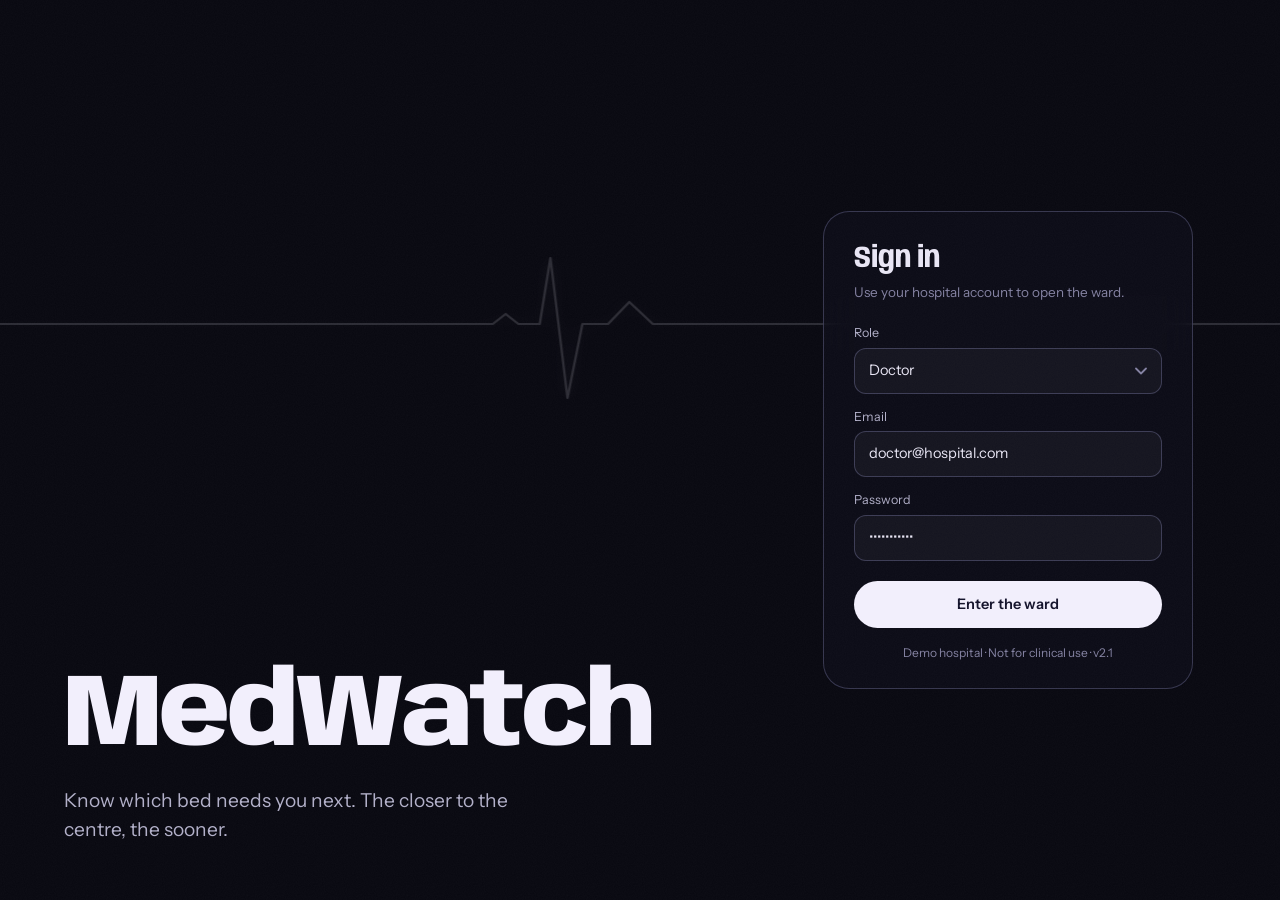
==== single code.html @ 2a02f28f "Initial commit" ====
<!DOCTYPE html>
<html lang="en">
<head>
<meta charset="UTF-8">
<meta name="viewport" content="width=device-width, initial-scale=1.0">
<title>MedWatch ICU — The ward, as heat</title>
<meta name="description" content="MedWatch ICU maps every ICU patient by LSTM deterioration risk. The closer to the centre, the sooner they need you.">
<link rel="icon" href="data:image/svg+xml,%3Csvg xmlns='http://www.w3.org/2000/svg' viewBox='0 0 32 32'%3E%3Crect width='32' height='32' rx='16' fill='%2307070f'/%3E%3Ccircle cx='16' cy='16' r='10' fill='none' stroke='%23f2effc' stroke-width='2' stroke-dasharray='48 15'/%3E%3Ccircle cx='16' cy='16' r='3.2' fill='%23ff4438'/%3E%3C/svg%3E">
<style>
/* ==========================================================================
   MedWatch ICU — "Thermal ward"
   Ink-black interface, bone-white type, and heat as the only colour:
   cold blue = stable, amber = watch, hot red = critical.
   The hero is a radar where distance from the centre is LSTM risk.
   ========================================================================== */

@font-face{font-family:'Anybody';src:url([data-uri]) format('woff2');font-weight:100 900;font-stretch:50% 150%;font-display:swap}
@font-face{font-family:'Instrument Sans';src:url([data-uri]) format('woff2');font-weight:400 700;font-stretch:75% 100%;font-display:swap}
@font-face{font-family:'JetBrains Mono';src:url([data-uri]) format('woff2');font-weight:100 800;font-display:swap}

:root{
  --void:#07070f; --ink:#0d0d1b; --ink-2:#151529; --ink-3:#1d1d38;
  --line:rgba(188,186,255,.12); --line-2:rgba(188,186,255,.24);
  --bone:#f2effc; --text:#e8e5f4; --text-2:#b1afc8; --text-3:#8381a1;
  --cold:#5aa2ff; --amber:#ffb347; --hot:#ff4438; --white-hot:#ffd9c7;
  --cold-bg:rgba(90,162,255,.12); --amber-bg:rgba(255,179,71,.12); --hot-bg:rgba(255,68,56,.14);
  --display:'Anybody','Arial Narrow',system-ui,sans-serif;
  --sans:'Instrument Sans','Segoe UI',system-ui,-apple-system,sans-serif;
  --mono:'JetBrains Mono',ui-monospace,Consolas,monospace;
  --bar-h:68px;
  --ease:cubic-bezier(.7,0,.2,1);
}
*,*::before,*::after{box-sizing:border-box;margin:0;padding:0}
html{color-scheme:dark;-webkit-text-size-adjust:100%}
body{font:400 14.5px/1.5 var(--sans);background:var(--void);color:var(--text);min-height:100vh;overflow-x:hidden;-webkit-font-smoothing:antialiased}
button{font:inherit;color:inherit;cursor:pointer;background:none;border:0}
input,select{font:inherit;color:inherit}
[hidden]{display:none !important}
:focus-visible{outline:2px solid var(--bone);outline-offset:3px;border-radius:6px}
.sr-only{position:absolute;width:1px;height:1px;overflow:hidden;clip:rect(0 0 0 0);white-space:nowrap}
.i{width:18px;height:18px;fill:none;stroke:currentColor;stroke-width:1.7;stroke-linecap:round;stroke-linejoin:round;flex-shrink:0}
sub{font-size:.7em;line-height:0;vertical-align:-.15em}
.num{font-family:var(--display);font-weight:700;font-stretch:72%;letter-spacing:-.01em;font-variant-numeric:tabular-nums;line-height:.9}
.mono{font:500 12.5px var(--mono);font-variant-numeric:tabular-nums}
.t-cold{color:var(--cold)} .t-amber{color:var(--amber)} .t-hot{color:var(--hot)}
.grain{position:fixed;inset:0;z-index:200;pointer-events:none;opacity:.035;mix-blend-mode:screen;
  background-image:url("data:image/svg+xml,%3Csvg xmlns='http://www.w3.org/2000/svg' width='160' height='160'%3E%3Cfilter id='n'%3E%3CfeTurbulence type='fractalNoise' baseFrequency='.9' numOctaves='2' stitchTiles='stitch'/%3E%3CfeColorMatrix values='0 0 0 0 1 0 0 0 0 1 0 0 0 0 1 0 0 0 .9 0'/%3E%3C/filter%3E%3Crect width='160' height='160' filter='url(%23n)'/%3E%3C/svg%3E")}

/* ======================= BOOT / LOGIN ======================= */
.boot{position:fixed;inset:0;z-index:100;background:var(--void);overflow:hidden;display:grid;grid-template-columns:minmax(0,1.15fr) minmax(360px,.85fr)}
#boot-field{position:absolute;inset:0;width:100%;height:100%}
.boot-line{position:absolute;left:0;right:0;top:36%;width:100%;height:180px;transform:translateY(-50%);pointer-events:none;overflow:visible}
.boot-line path{fill:none;stroke:var(--bone);stroke-width:2.2;stroke-linejoin:round;stroke-linecap:round;stroke-dasharray:1;stroke-dashoffset:1;filter:drop-shadow(0 0 8px rgba(242,239,252,.55));animation:draw 2.1s .15s var(--ease) forwards, fade-line 1.4s 2.3s ease forwards}
@keyframes draw{to{stroke-dashoffset:0}}
@keyframes fade-line{to{opacity:.16}}
.boot-ripple{position:absolute;left:43%;top:36%;width:0;height:0;transform:translate(-50%,-50%);border-radius:50%;border:1.5px solid var(--bone);opacity:0;animation:ripple 2.4s 1.15s cubic-bezier(.1,.6,.3,1) forwards}
@keyframes ripple{0%{opacity:.8;width:14px;height:14px}100%{opacity:0;width:2600px;height:2600px}}
.boot-left{position:relative;z-index:2;display:flex;flex-direction:column;justify-content:flex-end;padding:56px clamp(28px,5vw,72px)}
.boot-word{font:800 clamp(52px,8vw,140px)/.82 var(--display);letter-spacing:-.035em;color:var(--bone);display:flex}
.boot-word span{display:inline-block;opacity:0;transform:translateY(.25em);font-stretch:50%;animation:letter 1.1s var(--ease) forwards;animation-delay:calc(1.55s + var(--i) * 65ms)}
@keyframes letter{from{opacity:0;transform:translateY(.25em);font-stretch:50%}to{opacity:1;transform:none;font-stretch:100%}}
.boot-tag{margin-top:26px;max-width:36ch;font-size:clamp(16px,1.5vw,20px);color:var(--text-2);opacity:0;animation:rise .9s 2.45s var(--ease) forwards}
.boot-right{position:relative;z-index:2;display:grid;place-items:center;padding:32px}
.boot-form{width:100%;max-width:370px;padding:32px 30px 26px;border-radius:26px;background:rgba(13,13,27,.62);backdrop-filter:blur(18px);-webkit-backdrop-filter:blur(18px);border:1px solid var(--line-2);opacity:0;transform:translateY(24px);animation:rise 1s 2.7s var(--ease) forwards}
@keyframes rise{to{opacity:1;transform:none}}
.boot-form h2{font:700 30px/1 var(--display);font-stretch:85%;letter-spacing:-.01em}
.boot-form .lead{color:var(--text-3);margin:8px 0 22px;font-size:13.5px}
.field{margin-bottom:14px}
.field label{display:block;font-size:12.5px;color:var(--text-2);margin-bottom:5px}
.control{width:100%;padding:11px 14px;background:rgba(255,255,255,.04);border:1px solid var(--line-2);border-radius:12px;color:var(--text);outline:none;transition:border-color .2s,background .2s}
.control:focus{border-color:var(--bone);background:rgba(255,255,255,.07)}
select.control{appearance:none;background-image:url("data:image/svg+xml,%3Csvg xmlns='http://www.w3.org/2000/svg' width='12' height='8' fill='none' stroke='%238381a1' stroke-width='1.8' stroke-linecap='round' stroke-linejoin='round'%3E%3Cpath d='M1 1.5l5 5 5-5'/%3E%3C/svg%3E");background-repeat:no-repeat;background-position:right 14px center;padding-right:38px}
select.control option{background:#151529}
.btn-bone{width:100%;padding:13px 18px;border-radius:99px;background:var(--bone);color:#12112a;font-weight:600;margin-top:6px;transition:transform .2s,box-shadow .2s}
.btn-bone:hover{transform:translateY(-1px);box-shadow:0 10px 30px rgba(242,239,252,.18)}
.boot-foot{text-align:center;font-size:12px;color:var(--text-3);margin-top:16px}
.boot.leaving{pointer-events:none}

/* ======================= APP SHELL ======================= */
.app{position:fixed;inset:0;z-index:90;display:flex;flex-direction:column;background:var(--void);clip-path:circle(150vmax at var(--ox,50%) var(--oy,50%))}
.app.entering{animation:enter 1.15s var(--ease) both}
@keyframes enter{from{clip-path:circle(0 at var(--ox,50%) var(--oy,50%))}to{clip-path:circle(150vmax at var(--ox,50%) var(--oy,50%))}}
.bar{position:relative;z-index:20;height:var(--bar-h);flex-shrink:0;display:grid;grid-template-columns:1fr auto 1fr;align-items:center;gap:16px;padding:0 28px;border-bottom:1px solid var(--line);background:linear-gradient(var(--void),rgba(7,7,15,.86))}
.brand{display:flex;align-items:center;gap:12px}
.brand svg{width:34px;height:34px;color:var(--bone);overflow:visible}
.brand-name{font:800 22px/1 var(--display);font-stretch:80%;letter-spacing:-.01em}
.nav{position:relative;display:flex;gap:4px}
.nav button{position:relative;padding:10px 16px;border-radius:99px;color:var(--text-3);font-weight:500;transition:color .2s}
.nav button:hover{color:var(--text)}
.nav button.active{color:var(--bone)}
.nav-dot{position:absolute;bottom:-1px;left:0;width:6px;height:6px;margin-left:-3px;border-radius:50%;background:var(--bone);box-shadow:0 0 12px 2px rgba(242,239,252,.7);transition:transform .45s var(--ease)}
.bar-right{display:flex;align-items:center;justify-content:flex-end;gap:10px}
.pill{display:inline-flex;align-items:center;gap:8px;padding:6px 12px;border-radius:99px;border:1px solid var(--line-2);font-size:12.5px;color:var(--text-2);white-space:nowrap}
.pill i{width:7px;height:7px;border-radius:50%;background:var(--text-3)}
.pill[data-state="live"] i{background:var(--cold);box-shadow:0 0 0 3px var(--cold-bg),0 0 10px var(--cold)}
.pill[data-state="fallback"] i{background:var(--amber);box-shadow:0 0 0 3px var(--amber-bg)}
.pill[data-state="off"] i{background:var(--hot);box-shadow:0 0 0 3px var(--hot-bg)}
.clock{font:500 12.5px var(--mono);color:var(--text-2);font-variant-numeric:tabular-nums}
.icon-btn{width:38px;height:38px;border-radius:50%;border:1px solid var(--line-2);display:grid;place-items:center;color:var(--text-2);transition:color .2s,background .2s,transform .5s var(--ease)}
.icon-btn:hover{color:var(--bone);background:rgba(255,255,255,.06)}
.icon-btn.spin .i{animation:spin .8s var(--ease)}
@keyframes spin{to{transform:rotate(360deg)}}
.edited-chip{display:flex;align-items:center;gap:8px;font-size:12.5px;color:var(--text-3)}
.chip-av{width:24px;height:24px;border-radius:50%;display:grid;place-items:center;font-size:9.5px;font-weight:700;color:#fff;flex-shrink:0}
.chip-av.lg{width:30px;height:30px;font-size:11px}
.stage-area{position:relative;flex:1;min-height:0;overflow:hidden}
.view{display:none;height:100%;overflow-y:auto}
.view.active{display:block}
.view.v-ward.active{display:block;overflow:hidden}
.page{max-width:1280px;margin:0 auto;padding:40px 32px 80px}
.page-head{margin-bottom:28px}
.page-head h1{font:800 clamp(40px,5.4vw,72px)/.92 var(--display);font-stretch:88%;letter-spacing:-.03em}
.page-head p{margin-top:12px;color:var(--text-2);max-width:60ch}

/* ======================= WARD (radar) ======================= */
.ward{height:100%;display:grid;grid-template-columns:minmax(0,1fr) 392px;grid-template-rows:minmax(0,1fr) auto}
.stage{position:relative;grid-row:1;grid-column:1;min-height:0;min-width:0;background:radial-gradient(circle at 50% 52%,rgba(255,68,56,.10),transparent 46%),radial-gradient(circle at 50% 52%,rgba(90,162,255,.06),transparent 72%)}
#radar{position:absolute;inset:0;width:100%;height:100%;cursor:crosshair}
#radar.hit{cursor:pointer}
.stage-title{position:absolute;left:28px;top:22px;pointer-events:none;max-width:340px}
.stage-title h1{font:800 34px/.95 var(--display);font-stretch:85%;letter-spacing:-.02em}
.stage-title p{margin-top:8px;color:var(--text-3);font-size:13px}
.alarm-chip{position:absolute;left:28px;bottom:20px;display:flex;align-items:center;gap:12px;padding:10px 18px 10px 14px;border-radius:99px;border:1px solid rgba(255,68,56,.5);background:rgba(255,68,56,.12);backdrop-filter:blur(8px);-webkit-backdrop-filter:blur(8px);text-align:left;transition:background .2s}
.alarm-chip:hover{background:rgba(255,68,56,.22)}
.alarm-chip i{width:9px;height:9px;border-radius:50%;background:var(--hot);box-shadow:0 0 0 0 rgba(255,68,56,.7);animation:beacon 1.5s infinite}
@keyframes beacon{70%{box-shadow:0 0 0 12px rgba(255,68,56,0)}100%{box-shadow:0 0 0 0 rgba(255,68,56,0)}}
.alarm-chip b{font-weight:600}.alarm-chip span{color:var(--text-2);font-size:13px}
.side{grid-row:1 / span 2;grid-column:2;display:flex;flex-direction:column;min-height:0;border-left:1px solid var(--line);background:linear-gradient(90deg,rgba(13,13,27,.7),rgba(13,13,27,.3))}
.census{display:grid;grid-template-columns:repeat(3,1fr);padding:26px 26px 22px;gap:8px;border-bottom:1px solid var(--line)}
.census .num{display:block;font-size:68px}
.census small{display:block;margin-top:8px;font-size:12.5px;color:var(--text-2)}
.census-note{grid-column:1 / -1;margin-top:10px;font-size:12.5px;color:var(--text-3)}
.queue{flex:1;min-height:0;overflow-y:auto;padding:22px 26px 28px}
.queue h2{font:700 17px var(--sans);margin-bottom:4px}
.queue>p{color:var(--text-3);font-size:12.5px;margin-bottom:12px}
.q-item{position:relative;display:grid;grid-template-columns:22px minmax(0,1fr) auto;gap:2px 12px;align-items:baseline;width:100%;padding:12px 0 14px;border-bottom:1px solid var(--line);text-align:left;transition:padding .25s var(--ease)}
.q-item:hover,.q-item.hl{padding-left:10px}
.q-item .rk{font:500 12px var(--mono);color:var(--text-3)}
.q-item .id{font:600 14.5px var(--mono);color:var(--bone)}
.q-item .meta{font-size:12.5px;color:var(--text-3);margin-left:10px}
.q-item .num{font-size:30px}
.q-bar{grid-column:2 / -1;height:3px;border-radius:2px;background:rgba(255,255,255,.07);overflow:hidden;margin-top:6px}
.q-bar i{display:block;height:100%;border-radius:2px;transition:width .5s var(--ease),background .3s}
.scrub{grid-row:2;grid-column:1;display:grid;grid-template-columns:auto minmax(0,1fr) auto;gap:18px;align-items:center;padding:14px 28px 20px;border-top:1px solid var(--line)}
.play{width:46px;height:46px;border-radius:50%;background:var(--bone);color:#12112a;display:grid;place-items:center;transition:transform .2s}
.play:hover{transform:scale(1.07)}
.play .i{width:18px;height:18px;fill:currentColor;stroke:none}
.scrub-track{position:relative;height:54px;cursor:ew-resize;touch-action:none;outline-offset:2px}
.scrub-track canvas{position:absolute;inset:0;width:100%;height:100%}
.scrub-thumb{position:absolute;top:-2px;bottom:-2px;width:2px;margin-left:-1px;background:var(--bone);box-shadow:0 0 14px rgba(242,239,252,.8);pointer-events:none}
.scrub-thumb::after{content:"";position:absolute;left:50%;top:-5px;width:11px;height:11px;margin-left:-5.5px;border-radius:50%;background:var(--bone)}
.scrub-read{min-width:150px;text-align:right}
.scrub-read .num{font-size:32px;display:block}
.scrub-read small{color:var(--text-3);font-size:12.5px}
.tip{position:fixed;z-index:300;pointer-events:none;padding:12px 16px;border-radius:14px;background:rgba(21,21,41,.92);border:1px solid var(--line-2);backdrop-filter:blur(10px);-webkit-backdrop-filter:blur(10px);min-width:170px;opacity:0;transform:translateY(4px);transition:opacity .12s,transform .12s}
.tip.on{opacity:1;transform:none}
.tip .id{font:600 13px var(--mono);color:var(--bone)}
.tip .num{font-size:40px;display:block;margin:6px 0 4px}
.tip small{color:var(--text-2);font-size:12.5px;display:block}

/* ======================= Shared list bits ======================= */
.toolbar{display:flex;gap:10px;align-items:center;flex-wrap:wrap;margin-bottom:22px}
.search{position:relative;flex:1;min-width:220px;max-width:360px}
.search .i{position:absolute;left:14px;top:50%;transform:translateY(-50%);color:var(--text-3);width:16px;height:16px;pointer-events:none}
.search input{width:100%;padding:10px 14px 10px 40px;border-radius:99px;border:1px solid var(--line-2);background:rgba(255,255,255,.04);outline:none}
.search input:focus{border-color:var(--bone)}
.chips{display:flex;gap:6px;flex-wrap:wrap}
.chip{padding:7px 14px;border-radius:99px;border:1px solid var(--line-2);color:var(--text-2);font-weight:500;font-size:13.5px;transition:all .2s}
.chip:hover{color:var(--bone);border-color:var(--text-3)}
.chip.active{background:var(--bone);color:#12112a;border-color:var(--bone)}
.chip.c-hot.active{background:var(--hot);border-color:var(--hot);color:#fff}
.chip.c-amber.active{background:var(--amber);border-color:var(--amber);color:#1e1300}
.chip.c-cold.active{background:var(--cold);border-color:var(--cold);color:#031226}
.select{padding:8px 34px 8px 14px;border-radius:99px;border:1px solid var(--line-2);background-color:transparent;color:var(--text);outline:none;appearance:none;cursor:pointer;background-image:url("data:image/svg+xml,%3Csvg xmlns='http://www.w3.org/2000/svg' width='12' height='8' fill='none' stroke='%238381a1' stroke-width='1.8' stroke-linecap='round' stroke-linejoin='round'%3E%3Cpath d='M1 1.5l5 5 5-5'/%3E%3C/svg%3E");background-repeat:no-repeat;background-position:right 13px center}
.select option{background:#151529}
.segmented{display:inline-flex;padding:3px;border-radius:99px;border:1px solid var(--line-2)}
.segmented button{padding:6px 14px;border-radius:99px;color:var(--text-3);font-weight:500;font-size:13.5px}
.segmented button.active{background:var(--bone);color:#12112a}

.badge{display:inline-flex;align-items:center;gap:7px;padding:3px 11px 3px 9px;border-radius:99px;font-size:12.5px;font-weight:600}
.badge i{width:6px;height:6px;border-radius:50%;background:currentColor}
.b-high{background:var(--hot-bg);color:var(--hot)} .b-med{background:var(--amber-bg);color:var(--amber)} .b-low{background:var(--cold-bg);color:var(--cold)}

/* ---- patients ledger ---- */
.plist-head,.prow{display:grid;grid-template-columns:96px 84px 92px repeat(4,72px) 118px minmax(120px,1fr) 118px;gap:14px;align-items:center}
.plist-head{padding:0 18px 10px;color:var(--text-3);font-size:12.5px;border-bottom:1px solid var(--line-2);position:sticky;top:0;background:var(--void);z-index:2}
.prow{position:relative;padding:11px 18px;border-bottom:1px solid var(--line);cursor:pointer;transition:background .2s}
.prow::before{content:"";position:absolute;left:0;top:8px;bottom:8px;width:3px;border-radius:0 3px 3px 0;background:var(--stripe,transparent);box-shadow:0 0 14px var(--stripe,transparent)}
.prow:hover{background:linear-gradient(90deg,rgba(255,255,255,.05),transparent)}
.prow.r-hot{--stripe:var(--hot)} .prow.r-amber{--stripe:var(--amber)} .prow.r-cold{--stripe:var(--cold)}
.prow .id{font:600 13.5px var(--mono);color:var(--bone)}
.prow canvas{width:100%;height:28px;display:block}
.prow .sc{display:flex;align-items:baseline;gap:10px;justify-content:flex-end}
.prow .sc .num{font-size:26px}
.f-hot{color:var(--hot);font-weight:600}.f-amber{color:var(--amber);font-weight:600}
body.compact .prow{padding-top:5px;padding-bottom:5px}
body.no-spark .prow canvas{visibility:hidden}
.empty{padding:56px 20px;text-align:center;color:var(--text-3)}
.plist-scroll{overflow-x:auto}
.plist-scroll>div{min-width:1010px}
.beds-wrap{display:grid;grid-template-columns:repeat(auto-fill,minmax(300px,1fr));gap:34px 40px}
.ward-name{font:700 22px var(--display);font-stretch:80%;margin-bottom:12px;display:flex;align-items:baseline;gap:12px}
.ward-name small{font:400 13px var(--sans);color:var(--text-3)}
.beds{display:grid;grid-template-columns:repeat(7,1fr);gap:8px}
.bed{aspect-ratio:1;border-radius:50%;display:grid;place-items:center;font:600 10.5px var(--mono);color:#fff;background:var(--c);box-shadow:0 0 calc(var(--k) * 16px) var(--c);opacity:calc(.35 + var(--k) * .65);transition:transform .2s}
.bed:hover{transform:scale(1.25);opacity:1;position:relative;z-index:2}
.bed.k-hot{--c:var(--hot)} .bed.k-amber{--c:var(--amber);color:#1e1300} .bed.k-cold{--c:var(--cold);color:#031226}

/* ---- alerts timeline ---- */
.tl{position:relative;margin-left:8px;padding-left:34px}
.tl::before{content:"";position:absolute;left:5px;top:6px;bottom:0;width:1px;background:linear-gradient(var(--line-2),transparent)}
.tl-mark{position:relative;margin:30px 0 14px;font:700 15px var(--sans);color:var(--text-2)}
.tl-mark:first-child{margin-top:0}
.tl-mark::before{content:"";position:absolute;left:-34px;top:5px;width:11px;height:11px;border-radius:50%;background:var(--void);border:2px solid var(--text-3)}
.al{position:relative;display:grid;grid-template-columns:minmax(0,1fr) 150px auto;gap:20px;align-items:center;padding:14px 20px;margin-bottom:8px;border-radius:18px;border:1px solid var(--line);background:rgba(255,255,255,.025);cursor:pointer;transition:background .2s,border-color .2s,transform .3s var(--ease)}
.al:hover{background:rgba(255,255,255,.06);border-color:var(--line-2);transform:translateX(6px)}
.al::before{content:"";position:absolute;left:-34px;top:50%;width:11px;height:11px;margin-top:-5.5px;border-radius:50%;background:var(--c);box-shadow:0 0 14px var(--c)}
.al.critical{--c:var(--hot)} .al.warning{--c:var(--amber)}
.al .t{font-weight:600;color:var(--bone)}
.al .t span{margin-left:10px;font-weight:500;font-size:12.5px;color:var(--c)}
.al .v{font:12.5px var(--mono);color:var(--text-3);margin-top:3px}
.al canvas{width:100%;height:30px}
.al .sc{text-align:right}
.al .sc .num{font-size:38px;color:var(--c);display:block}
.al .sc small{color:var(--text-3);font-size:12.5px}

/* ---- insights ---- */
.kpis{display:grid;grid-template-columns:repeat(4,minmax(0,1fr));gap:0;margin-bottom:46px;border-top:1px solid var(--line-2);border-bottom:1px solid var(--line-2)}
.kpi{padding:24px 24px 22px;border-left:1px solid var(--line)}
.kpi:first-child{border-left:0;padding-left:0}
.kpi small{color:var(--text-2);font-size:13.5px;display:block}
.kpi .num{display:block;font-size:76px;margin:12px 0 8px}
.kpi span.u{color:var(--text-3);font-size:12.5px}
.charts{display:grid;grid-template-columns:repeat(12,minmax(0,1fr));gap:44px 40px}
.chart-block h3{font:700 17px var(--sans);margin-bottom:2px}
.chart-block p{font-size:12.5px;color:var(--text-3);margin-bottom:14px}
.cb-7{grid-column:span 7}.cb-5{grid-column:span 5}.cb-4{grid-column:span 4}.cb-8{grid-column:span 8}
.chart-box{position:relative;height:250px}

/* ---- settings ---- */
.set{display:grid;grid-template-columns:minmax(0,1fr) minmax(0,1fr);gap:0 64px}
.set-sec{padding:26px 0 30px;border-top:1px solid var(--line-2)}
.set-sec h3{font:800 28px/1 var(--display);font-stretch:85%;letter-spacing:-.01em}
.set-sec>p{color:var(--text-3);font-size:13px;margin:8px 0 12px}
.set-row{display:flex;align-items:center;justify-content:space-between;gap:20px;padding:13px 0;border-bottom:1px solid var(--line)}
.set-label{font-weight:500}.set-hint{font-size:12.5px;color:var(--text-3)}
.set-input{padding:8px 14px;border-radius:99px;border:1px solid var(--line-2);background:rgba(255,255,255,.04);outline:none;width:200px;max-width:100%}
.set-input:focus{border-color:var(--bone)}
.btn-bone.sm{width:auto;padding:10px 22px;margin-top:16px}
.switch{position:relative;width:44px;height:24px;border-radius:99px;background:var(--ink-3);border:1px solid var(--line-2);flex-shrink:0;transition:background .25s}
.switch::after{content:"";position:absolute;top:3px;left:3px;width:16px;height:16px;border-radius:50%;background:var(--text-2);transition:transform .3s var(--ease),background .3s}
.switch.on{background:var(--bone)}
.switch.on::after{transform:translateX(20px);background:#12112a}
.dd{position:relative}
.dd-btn{display:flex;align-items:center;gap:8px;padding:6px 14px 6px 8px;border-radius:99px;border:1px solid var(--line-2);color:var(--text-2)}
.dd-btn .i{width:13px;height:13px;transition:transform .2s}
.dd-btn.open .i{transform:rotate(180deg)}
.dd-menu{position:absolute;top:calc(100% + 8px);right:0;min-width:270px;padding:8px 0;background:#13132a;border:1px solid var(--line-2);border-radius:18px;z-index:60;box-shadow:0 24px 50px rgba(0,0,0,.6);animation:drop .18s ease}
@keyframes drop{from{opacity:0;transform:translateY(-6px)}to{opacity:1;transform:none}}
.dd-search{padding:6px 12px}
.dd-search input{width:100%;padding:7px 12px;border-radius:99px;border:1px solid var(--line-2);background:rgba(255,255,255,.04);outline:none;font-size:13px}
.dd-label{padding:8px 16px 4px;font-size:12px;color:var(--text-3)}
.dd-div{height:1px;background:var(--line);margin:6px 0}
.dd-opt{display:flex;align-items:center;gap:10px;width:100%;padding:8px 16px;text-align:left}
.dd-opt:hover{background:rgba(255,255,255,.06)}.dd-opt.selected{background:var(--cold-bg)}
.dd-opt .who{display:block;font-weight:500;line-height:1.2}.dd-opt .role{font-size:12px;color:var(--text-3)}
.dd-opt .i{margin-left:auto;width:15px;height:15px;color:var(--cold)}
.edit-hist>div{display:flex;align-items:center;gap:10px;padding:8px 0;border-bottom:1px solid var(--line)}

/* ======================= DOSSIER ======================= */
.dossier{position:fixed;inset:0;z-index:150;background:var(--void);overflow-y:auto;visibility:hidden;clip-path:circle(0 at var(--ox,50%) var(--oy,50%));transition:clip-path .7s var(--ease),visibility 0s .7s}
.dossier.open{visibility:visible;clip-path:circle(150vmax at var(--ox,50%) var(--oy,50%));transition:clip-path .9s var(--ease),visibility 0s}
.dossier::before{content:"";position:fixed;inset:0;pointer-events:none;background:radial-gradient(ellipse 60% 50% at 18% 0%,color-mix(in srgb,var(--heat,#5aa2ff) 22%,transparent),transparent 70%),radial-gradient(ellipse 50% 40% at 100% 100%,color-mix(in srgb,var(--heat,#5aa2ff) 10%,transparent),transparent 70%)}
.dz{position:relative;max-width:1360px;margin:0 auto;padding:22px 32px 90px}
.dz-top{display:flex;justify-content:space-between;align-items:center;margin-bottom:22px}
.close{display:inline-flex;align-items:center;gap:10px;padding:8px 18px 8px 12px;border-radius:99px;border:1px solid var(--line-2);font-weight:500;transition:background .2s}
.close:hover{background:rgba(255,255,255,.07)}
.dz-grid{display:grid;grid-template-columns:minmax(400px,560px) minmax(0,1fr);gap:44px;align-items:start}
.dz-figure{position:sticky;top:12px}
.dz-figure svg{width:100%;height:auto;overflow:visible}
.dz-in{opacity:0;transform:translateY(22px);transition:opacity .7s var(--ease),transform .7s var(--ease)}
.dossier.open .dz-in{opacity:1;transform:none;transition-delay:calc(.35s + var(--d,0) * 90ms)}
.dz-head{display:flex;justify-content:space-between;align-items:flex-end;gap:24px;flex-wrap:wrap;margin-bottom:26px}
.pt-id{font:800 clamp(56px,8vw,112px)/.85 var(--display);font-stretch:80%;letter-spacing:-.035em;color:var(--bone)}
.pt-meta{margin-top:14px;color:var(--text-2);display:flex;gap:12px;align-items:center;flex-wrap:wrap}
.gauge{width:230px;flex-shrink:0}
.gauge svg{width:100%;overflow:visible}
.g-num{font:700 62px var(--display);font-stretch:72%}
.g-lbl{font:500 12px var(--sans);fill:var(--text-3)}
.ecg-band{position:relative;margin:0 -32px 28px 0;padding:18px 32px 12px 24px;border-block:1px solid var(--line);background:linear-gradient(rgba(255,255,255,.025),transparent);overflow:hidden;
  background-image:linear-gradient(rgba(188,186,255,.07) 1px,transparent 1px),linear-gradient(90deg,rgba(188,186,255,.07) 1px,transparent 1px);background-size:44px 44px}
.ecg-band canvas{display:block;width:100%}
#mon-ecg{height:150px}#mon-pleth{height:58px;margin-top:4px}
.ecg-tag{position:absolute;right:0;top:12px;text-align:right;padding:4px 32px 6px 56px;background:linear-gradient(90deg,transparent,#07070f 38%)}
.ecg-tag .num{font-size:70px;display:block}
.ecg-tag small{color:var(--text-2);font-size:12.5px}
.ecg-lbl{position:absolute;left:24px;top:14px;font:500 11.5px var(--mono);color:var(--text-3)}
.dz-vitals{display:grid;grid-template-columns:repeat(5,minmax(0,1fr));gap:0;margin-bottom:38px;border-bottom:1px solid var(--line-2)}
.vt{padding:4px 18px 18px;border-left:1px solid var(--line)}
.vt:first-child{border-left:0;padding-left:0}
.vt small{display:block;color:var(--text-2);font-size:13px}
.vt .num{display:block;font-size:54px;margin:10px 0 2px;color:var(--bone)}
.vt .u{font-size:12px;color:var(--text-3)}
.vt .st{display:block;font-size:12.5px;font-weight:600;margin-top:6px;color:var(--text-3)}
.vt.watch .num,.vt.watch .st{color:var(--amber)} .vt.abn .num,.vt.abn .st{color:var(--hot)}
.vt canvas{display:block;width:100%;height:24px;margin-top:8px}
.blk{margin-bottom:42px}
.blk h3{font:700 17px var(--sans)}.blk>p{font-size:12.5px;color:var(--text-3);margin-bottom:14px}
.blk .chart-box{height:230px}
.tabs{display:flex;gap:6px;flex-wrap:wrap;margin:10px 0 16px}
.labs{display:grid;grid-template-columns:repeat(5,minmax(0,1fr));gap:0}
.lab{padding:14px 14px 14px 0;border-top:1px solid var(--line)}
.lab small{display:block;font-size:12.5px;color:var(--text-3)}
.lab small em{font-style:normal;opacity:.75;font-size:11.5px}
.lab b{font:600 22px var(--mono);color:var(--bone)}
.lab.abn b{color:var(--amber)}
.lab.abn{border-top-color:var(--amber)}
.note{font:500 clamp(18px,2vw,23px)/1.5 var(--sans);color:var(--text);max-width:52ch;padding-left:22px;border-left:2px solid var(--heat,var(--cold))}

/* body figure */
.body-line{fill:none;stroke:rgba(242,239,252,.5);stroke-width:1.4;stroke-linejoin:round;stroke-dasharray:1;stroke-dashoffset:1}
.dossier.open .body-line{animation:draw 2.4s .5s var(--ease) forwards}
.organ{fill:var(--c);fill-opacity:.2;stroke:var(--c);stroke-width:1.5;stroke-linejoin:round;opacity:0;transform-box:fill-box;transform-origin:center}
.dossier.open .organ{animation:organ-in .9s calc(1s + var(--o) * 120ms) var(--ease) forwards,glow calc(1.1s + var(--sev) * 1s) calc(2.2s + var(--o) * 120ms) ease-in-out infinite alternate}
@keyframes organ-in{from{opacity:0;transform:scale(.6)}to{opacity:1;transform:scale(1)}}
@keyframes glow{from{filter:drop-shadow(0 0 2px var(--c))}to{filter:drop-shadow(0 0 calc(4px + var(--sev) * 16px) var(--c))}}
.heart{animation-name:organ-in,beat !important;animation-duration:.9s,var(--beat,.8s) !important;animation-delay:1.3s,2.3s !important;animation-iteration-count:1,infinite !important;animation-timing-function:var(--ease),ease-in-out !important;animation-direction:normal,normal !important}
@keyframes beat{0%,100%{transform:scale(1);filter:drop-shadow(0 0 4px var(--c))}12%{transform:scale(1.14);filter:drop-shadow(0 0 14px var(--c))}28%{transform:scale(1)}}
.lung{animation-name:organ-in,breathe !important;animation-duration:.9s,var(--breath,3.6s) !important;animation-delay:1.1s,2.1s !important;animation-iteration-count:1,infinite !important;animation-timing-function:var(--ease),ease-in-out !important}
@keyframes breathe{0%,100%{transform:scale(1)}50%{transform:scale(1.07,1.04)}}
.vessel{fill:none;stroke:var(--c);stroke-width:1.6;stroke-linecap:round;stroke-dasharray:5 9;opacity:.8;animation:flow var(--flow,1.4s) linear infinite}
@keyframes flow{to{stroke-dashoffset:-28}}
.call-line{fill:none;stroke:rgba(242,239,252,.35);stroke-width:1;stroke-dasharray:1;stroke-dashoffset:1}
.dossier.open .call-line{animation:draw 1s calc(2s + var(--o) * 120ms) var(--ease) forwards}
.call-t{opacity:0}
.dossier.open .call-t{animation:rise 1s calc(2.3s + var(--o) * 120ms) var(--ease) forwards}
.call-n{font:600 13.5px var(--sans);fill:var(--bone)}
.call-s{font:600 12px var(--sans)}
.call-v{font:500 11.5px var(--mono);fill:var(--text-2)}
.heat-halo{fill:none;stroke:var(--c);stroke-width:1;opacity:.35;stroke-dasharray:2 6}

/* toast */
.toast{position:fixed;left:50%;bottom:28px;transform:translate(-50%,16px);max-width:calc(100vw - 40px);padding:11px 20px;border-radius:99px;background:var(--bone);color:#12112a;font-weight:600;font-size:13.5px;z-index:400;opacity:0;transition:opacity .3s,transform .4s var(--ease);pointer-events:none}
.toast.show{opacity:1;transform:translate(-50%,0)}
*{scrollbar-width:thin;scrollbar-color:var(--line-2) transparent}
::-webkit-scrollbar{width:8px;height:8px}::-webkit-scrollbar-thumb{background:var(--line-2);border-radius:4px}

/* ======================= RESPONSIVE ======================= */
@media (max-width:1180px){
  .ward{grid-template-columns:minmax(0,1fr) 330px}
  .dz-grid{grid-template-columns:minmax(0,1fr)}
  .dz-figure{position:relative;top:0;max-width:560px;margin:0 auto}
  .ecg-band{margin:0 -32px 28px;padding-left:32px}
  .ecg-lbl{left:32px}
  .dz-vitals{grid-template-columns:repeat(3,minmax(0,1fr))}
  .vt:nth-child(4){border-left:0;padding-left:0}
  .labs{grid-template-columns:repeat(4,minmax(0,1fr))}
  .set{grid-template-columns:minmax(0,1fr)}
}
@media (max-width:900px){
  :root{--bar-h:60px}
  .bar{grid-template-columns:auto 1fr;padding:0 14px;gap:8px}
  .brand-name,.clock,.pill .pill-t,.edited-chip{display:none}
  .stage-area{padding-bottom:58px}
  .nav{position:fixed;left:0;right:0;bottom:0;z-index:120;justify-content:space-around;padding:6px 6px calc(6px + env(safe-area-inset-bottom));background:rgba(7,7,15,.94);backdrop-filter:blur(14px);-webkit-backdrop-filter:blur(14px);border-top:1px solid var(--line-2)}
  .nav button{padding:9px 9px;font-size:13px}
  .nav-dot{bottom:auto;top:-3px}
  .toast{bottom:78px}
  #radar{top:64px;height:calc(100% - 122px)}
  .stage{height:calc(min(100vw,560px) + 122px)}
  .alarm-chip{bottom:8px;left:14px}
  .dz-figure .sys-list{display:grid}
  .dz-figure{overflow:hidden}
  .dz-figure svg{width:150%;margin-left:-25%}
  .call-line,.call-t{display:none}
  .ward{grid-template-columns:minmax(0,1fr);grid-template-rows:auto auto auto;height:auto;min-height:100%}
  .view.v-ward.active{overflow-y:auto}
  .scrub{grid-row:2;padding:12px 16px 16px;grid-template-columns:auto minmax(0,1fr)}
  .scrub-read{grid-column:1 / -1;text-align:left;display:flex;gap:12px;align-items:baseline}
  .side{grid-row:3;grid-column:1;border-left:0;border-top:1px solid var(--line)}
  .stage-title{left:16px;top:14px}.stage-title h1{font-size:26px}.alarm-chip{left:14px;bottom:12px}
  .page{padding:28px 16px 70px}
  .kpis{grid-template-columns:repeat(2,minmax(0,1fr))}
  .kpi:nth-child(3){border-left:0;padding-left:0}
  .kpi{border-top:1px solid var(--line)}
  .kpi .num{font-size:60px}
  .charts{grid-template-columns:minmax(0,1fr)}
  .cb-7,.cb-5,.cb-4,.cb-8{grid-column:auto}
  .dz{padding:16px 16px 70px}
  .ecg-band{margin:0 -16px 24px;padding:16px}
  .ecg-tag{right:16px}.ecg-tag .num{font-size:48px}.ecg-lbl{left:16px}
  .al{grid-template-columns:minmax(0,1fr) auto}.al canvas{display:none}
  .boot{grid-template-columns:minmax(0,1fr);grid-template-rows:1fr auto}
  .boot-left{padding:30px 24px 10px;justify-content:flex-end}
  .boot-line{top:24%}.boot-ripple{top:24%}
  .boot-right{padding:10px 18px 30px}
}
@media (max-width:560px){
  .dz-vitals{grid-template-columns:repeat(2,minmax(0,1fr))}
  .vt{border-left:0;padding-left:0;border-top:1px solid var(--line)}
  .vt:nth-child(even){border-left:1px solid var(--line);padding-left:16px}
  .labs{grid-template-columns:repeat(2,minmax(0,1fr))}
  .census .num{font-size:52px}
  .set-row{flex-wrap:wrap}
  .toolbar .search{max-width:none}
}
body.calm *,body.calm *::before,body.calm *::after{animation-duration:.01ms !important;animation-delay:0s !important;transition-duration:.01ms !important}
@media (prefers-reduced-motion:reduce){
  *,*::before,*::after{animation-duration:.01ms !important;animation-delay:0s !important;animation-iteration-count:1 !important;transition-duration:.01ms !important}
}

/* ---- additions ---- */
.hbar{height:4px;border-radius:2px;background:rgba(255,255,255,.07);overflow:hidden}
.hbar i{display:block;height:100%;border-radius:2px}
.g-fill{stroke-dasharray:1;stroke-linecap:butt}
.g-fill.anim{stroke-dashoffset:1}
.dossier.open .g-fill.anim{animation:draw 1.4s 1.1s var(--ease) forwards}
.g-knob{opacity:0}.g-knob.static{opacity:1}
.dossier.open .g-knob{opacity:1;transition:opacity .6s 2.3s}
.g-num{font-size:54px}

.sys-list{display:none;grid-template-columns:repeat(2,minmax(0,1fr));gap:14px 18px;margin-top:18px}
.sys{display:flex;gap:10px;align-items:flex-start}
.sys i{width:9px;height:9px;border-radius:50%;margin-top:6px;flex-shrink:0;background:var(--c);box-shadow:0 0 10px var(--c)}
.sys b{display:block;font-weight:600;color:var(--bone);font-size:13.5px}
.sys span{font-size:12.5px;font-weight:600}
.sys small{display:block;font:500 11.5px var(--mono);color:var(--text-2);margin-top:2px}

/* ---- model performance + data provenance ---- */
.b-test{background:transparent;color:var(--text-2);border:1px solid var(--line-2)}
.perf{margin-bottom:56px}
.perf-head h2{font:800 clamp(28px,3.4vw,44px)/1 var(--display);font-stretch:85%;letter-spacing:-.02em}
.perf-head p{margin:10px 0 24px;color:var(--text-2);max-width:70ch}
.perf-grid{display:grid;grid-template-columns:minmax(0,1.1fr) minmax(0,1fr);gap:28px 48px}
.perf-nums{grid-column:1 / -1;display:grid;grid-template-columns:repeat(4,minmax(0,1fr));border-block:1px solid var(--line-2)}
.perf-nums>div{padding:20px 22px;border-left:1px solid var(--line)}
.perf-nums>div:first-child{border-left:0;padding-left:0}
.perf-nums .num{display:block;font-size:64px;color:var(--bone)}
.perf-nums small{display:block;margin-top:8px;color:var(--text-2);font-size:13px}
.cm{display:grid;grid-template-columns:auto 1fr 1fr;gap:8px;align-items:stretch;margin:14px 0 18px}
.cm-h{font-size:12px;color:var(--text-3);display:flex;align-items:flex-end;padding:0 4px 2px}
.cm-h.r{align-items:center;justify-content:flex-end;padding-right:10px}
.cm-c{border-radius:14px;padding:16px 16px 12px;border:1px solid var(--line)}
.cm-c b{display:block;font:700 40px/1 var(--display);font-stretch:72%;font-variant-numeric:tabular-nums}
.cm-c small{font-size:12.5px;color:var(--text-2)}
.cm-c.ok{background:rgba(242,239,252,.07);border-color:var(--line-2)}
.cm-c.bad{background:var(--hot-bg);border-color:rgba(255,68,56,.35)}
.cm-c.bad b{color:var(--hot)}
.perf-base{font-size:13.5px;color:var(--text-2);margin:0;max-width:52ch}
.perf-base b{color:var(--bone)}
@media (max-width:900px){.perf-grid{grid-template-columns:minmax(0,1fr)}.perf-nums{grid-template-columns:repeat(2,minmax(0,1fr))}.perf-nums>div:nth-child(3){border-left:0;padding-left:0}.perf-nums>div{border-top:1px solid var(--line)}.perf-nums .num{font-size:52px}}

</style>
<script>
/*!
 * Chart.js v4.4.1
 * https://www.chartjs.org
 * (c) 2023 Chart.js Contributors
 * Released under the MIT License
 */
!function(t,e){"object"==typeof exports&&"undefined"!=typeof module?module.exports=e():"function"==typeof define&&define.amd?define(e):(t="undefined"!=typeof globalThis?globalThis:t||self).Chart=e()}(this,(function(){"use strict";var t=Object.freeze({__proto__:null,get Colors(){return Go},get Decimation(){return Qo},get Filler(){return ma},get Legend(){return ya},get SubTitle(){return ka},get Title(){return Ma},get Tooltip(){return Ba}});function e(){}const i=(()=>{let t=0;return()=>t++})();function s(t){return null==t}function n(t){if(Array.isArray&&Array.isArray(t))return!0;const e=Object.prototype.toString.call(t);return"[object"===e.slice(0,7)&&"Array]"===e.slice(-6)}function o(t){return null!==t&&"[object Object]"===Object.prototype.toString.call(t)}function a(t){return("number"==typeof t||t instanceof Number)&&isFinite(+t)}function r(t,e){return a(t)?t:e}function l(t,e){return void 0===t?e:t}const h=(t,e)=>"string"==typeof t&&t.endsWith("%")?parseFloat(t)/100:+t/e,c=(t,e)=>"string"==typeof t&&t.endsWith("%")?parseFloat(t)/100*e:+t;function d(t,e,i){if(t&&"function"==typeof t.call)return t.apply(i,e)}function u(t,e,i,s){let a,r,l;if(n(t))if(r=t.length,s)for(a=r-1;a>=0;a--)e.call(i,t[a],a);else for(a=0;a<r;a++)e.call(i,t[a],a);else if(o(t))for(l=Object.keys(t),r=l.length,a=0;a<r;a++)e.call(i,t[l[a]],l[a])}function f(t,e){let i,s,n,o;if(!t||!e||t.length!==e.length)return!1;for(i=0,s=t.length;i<s;++i)if(n=t[i],o=e[i],n.datasetIndex!==o.datasetIndex||n.index!==o.index)return!1;return!0}function g(t){if(n(t))return t.map(g);if(o(t)){const e=Object.create(null),i=Object.keys(t),s=i.length;let n=0;for(;n<s;++n)e[i[n]]=g(t[i[n]]);return e}return t}function p(t){return-1===["__proto__","prototype","constructor"].indexOf(t)}function m(t,e,i,s){if(!p(t))return;const n=e[t],a=i[t];o(n)&&o(a)?b(n,a,s):e[t]=g(a)}function b(t,e,i){const s=n(e)?e:[e],a=s.length;if(!o(t))return t;const r=(i=i||{}).merger||m;let l;for(let e=0;e<a;++e){if(l=s[e],!o(l))continue;const n=Object.keys(l);for(let e=0,s=n.length;e<s;++e)r(n[e],t,l,i)}return t}function x(t,e){return b(t,e,{merger:_})}function _(t,e,i){if(!p(t))return;const s=e[t],n=i[t];o(s)&&o(n)?x(s,n):Object.prototype.hasOwnProperty.call(e,t)||(e[t]=g(n))}const y={"":t=>t,x:t=>t.x,y:t=>t.y};function v(t){const e=t.split("."),i=[];let s="";for(const t of e)s+=t,s.endsWith("\\")?s=s.slice(0,-1)+".":(i.push(s),s="");return i}function M(t,e){const i=y[e]||(y[e]=function(t){const e=v(t);return t=>{for(const i of e){if(""===i)break;t=t&&t[i]}return t}}(e));return i(t)}function w(t){return t.charAt(0).toUpperCase()+t.slice(1)}const k=t=>void 0!==t,S=t=>"function"==typeof t,P=(t,e)=>{if(t.size!==e.size)return!1;for(const i of t)if(!e.has(i))return!1;return!0};function D(t){return"mouseup"===t.type||"click"===t.type||"contextmenu"===t.type}const C=Math.PI,O=2*C,A=O+C,T=Number.POSITIVE_INFINITY,L=C/180,E=C/2,R=C/4,I=2*C/3,z=Math.log10,F=Math.sign;function V(t,e,i){return Math.abs(t-e)<i}function B(t){const e=Math.round(t);t=V(t,e,t/1e3)?e:t;const i=Math.pow(10,Math.floor(z(t))),s=t/i;return(s<=1?1:s<=2?2:s<=5?5:10)*i}function W(t){const e=[],i=Math.sqrt(t);let s;for(s=1;s<i;s++)t%s==0&&(e.push(s),e.push(t/s));return i===(0|i)&&e.push(i),e.sort(((t,e)=>t-e)).pop(),e}function N(t){return!isNaN(parseFloat(t))&&isFinite(t)}function H(t,e){const i=Math.round(t);return i-e<=t&&i+e>=t}function j(t,e,i){let s,n,o;for(s=0,n=t.length;s<n;s++)o=t[s][i],isNaN(o)||(e.min=Math.min(e.min,o),e.max=Math.max(e.max,o))}function $(t){return t*(C/180)}function Y(t){return t*(180/C)}function U(t){if(!a(t))return;let e=1,i=0;for(;Math.round(t*e)/e!==t;)e*=10,i++;return i}function X(t,e){const i=e.x-t.x,s=e.y-t.y,n=Math.sqrt(i*i+s*s);let o=Math.atan2(s,i);return o<-.5*C&&(o+=O),{angle:o,distance:n}}function q(t,e){return Math.sqrt(Math.pow(e.x-t.x,2)+Math.pow(e.y-t.y,2))}function K(t,e){return(t-e+A)%O-C}function G(t){return(t%O+O)%O}function Z(t,e,i,s){const n=G(t),o=G(e),a=G(i),r=G(o-n),l=G(a-n),h=G(n-o),c=G(n-a);return n===o||n===a||s&&o===a||r>l&&h<c}function J(t,e,i){return Math.max(e,Math.min(i,t))}function Q(t){return J(t,-32768,32767)}function tt(t,e,i,s=1e-6){return t>=Math.min(e,i)-s&&t<=Math.max(e,i)+s}function et(t,e,i){i=i||(i=>t[i]<e);let s,n=t.length-1,o=0;for(;n-o>1;)s=o+n>>1,i(s)?o=s:n=s;return{lo:o,hi:n}}const it=(t,e,i,s)=>et(t,i,s?s=>{const n=t[s][e];return n<i||n===i&&t[s+1][e]===i}:s=>t[s][e]<i),st=(t,e,i)=>et(t,i,(s=>t[s][e]>=i));function nt(t,e,i){let s=0,n=t.length;for(;s<n&&t[s]<e;)s++;for(;n>s&&t[n-1]>i;)n--;return s>0||n<t.length?t.slice(s,n):t}const ot=["push","pop","shift","splice","unshift"];function at(t,e){t._chartjs?t._chartjs.listeners.push(e):(Object.defineProperty(t,"_chartjs",{configurable:!0,enumerable:!1,value:{listeners:[e]}}),ot.forEach((e=>{const i="_onData"+w(e),s=t[e];Object.defineProperty(t,e,{configurable:!0,enumerable:!1,value(...e){const n=s.apply(this,e);return t._chartjs.listeners.forEach((t=>{"function"==typeof t[i]&&t[i](...e)})),n}})})))}function rt(t,e){const i=t._chartjs;if(!i)return;const s=i.listeners,n=s.indexOf(e);-1!==n&&s.splice(n,1),s.length>0||(ot.forEach((e=>{delete t[e]})),delete t._chartjs)}function lt(t){const e=new Set(t);return e.size===t.length?t:Array.from(e)}const ht="undefined"==typeof window?function(t){return t()}:window.requestAnimationFrame;function ct(t,e){let i=[],s=!1;return function(...n){i=n,s||(s=!0,ht.call(window,(()=>{s=!1,t.apply(e,i)})))}}function dt(t,e){let i;return function(...s){return e?(clearTimeout(i),i=setTimeout(t,e,s)):t.apply(this,s),e}}const ut=t=>"start"===t?"left":"end"===t?"right":"center",ft=(t,e,i)=>"start"===t?e:"end"===t?i:(e+i)/2,gt=(t,e,i,s)=>t===(s?"left":"right")?i:"center"===t?(e+i)/2:e;function pt(t,e,i){const s=e.length;let n=0,o=s;if(t._sorted){const{iScale:a,_parsed:r}=t,l=a.axis,{min:h,max:c,minDefined:d,maxDefined:u}=a.getUserBounds();d&&(n=J(Math.min(it(r,l,h).lo,i?s:it(e,l,a.getPixelForValue(h)).lo),0,s-1)),o=u?J(Math.max(it(r,a.axis,c,!0).hi+1,i?0:it(e,l,a.getPixelForValue(c),!0).hi+1),n,s)-n:s-n}return{start:n,count:o}}function mt(t){const{xScale:e,yScale:i,_scaleRanges:s}=t,n={xmin:e.min,xmax:e.max,ymin:i.min,ymax:i.max};if(!s)return t._scaleRanges=n,!0;const o=s.xmin!==e.min||s.xmax!==e.max||s.ymin!==i.min||s.ymax!==i.max;return Object.assign(s,n),o}class bt{constructor(){this._request=null,this._charts=new Map,this._running=!1,this._lastDate=void 0}_notify(t,e,i,s){const n=e.listeners[s],o=e.duration;n.forEach((s=>s({chart:t,initial:e.initial,numSteps:o,currentStep:Math.min(i-e.start,o)})))}_refresh(){this._request||(this._running=!0,this._request=ht.call(window,(()=>{this._update(),this._request=null,this._running&&this._refresh()})))}_update(t=Date.now()){let e=0;this._charts.forEach(((i,s)=>{if(!i.running||!i.items.length)return;const n=i.items;let o,a=n.length-1,r=!1;for(;a>=0;--a)o=n[a],o._active?(o._total>i.duration&&(i.duration=o._total),o.tick(t),r=!0):(n[a]=n[n.length-1],n.pop());r&&(s.draw(),this._notify(s,i,t,"progress")),n.length||(i.running=!1,this._notify(s,i,t,"complete"),i.initial=!1),e+=n.length})),this._lastDate=t,0===e&&(this._running=!1)}_getAnims(t){const e=this._charts;let i=e.get(t);return i||(i={running:!1,initial:!0,items:[],listeners:{complete:[],progress:[]}},e.set(t,i)),i}listen(t,e,i){this._getAnims(t).listeners[e].push(i)}add(t,e){e&&e.length&&this._getAnims(t).items.push(...e)}has(t){return this._getAnims(t).items.length>0}start(t){const e=this._charts.get(t);e&&(e.running=!0,e.start=Date.now(),e.duration=e.items.reduce(((t,e)=>Math.max(t,e._duration)),0),this._refresh())}running(t){if(!this._running)return!1;const e=this._charts.get(t);return!!(e&&e.running&&e.items.length)}stop(t){const e=this._charts.get(t);if(!e||!e.items.length)return;const i=e.items;let s=i.length-1;for(;s>=0;--s)i[s].cancel();e.items=[],this._notify(t,e,Date.now(),"complete")}remove(t){return this._charts.delete(t)}}var xt=new bt;
/*!
 * @kurkle/color v0.3.2
 * https://github.com/kurkle/color#readme
 * (c) 2023 Jukka Kurkela
 * Released under the MIT License
 */function _t(t){return t+.5|0}const yt=(t,e,i)=>Math.max(Math.min(t,i),e);function vt(t){return yt(_t(2.55*t),0,255)}function Mt(t){return yt(_t(255*t),0,255)}function wt(t){return yt(_t(t/2.55)/100,0,1)}function kt(t){return yt(_t(100*t),0,100)}const St={0:0,1:1,2:2,3:3,4:4,5:5,6:6,7:7,8:8,9:9,A:10,B:11,C:12,D:13,E:14,F:15,a:10,b:11,c:12,d:13,e:14,f:15},Pt=[..."0123456789ABCDEF"],Dt=t=>Pt[15&t],Ct=t=>Pt[(240&t)>>4]+Pt[15&t],Ot=t=>(240&t)>>4==(15&t);function At(t){var e=(t=>Ot(t.r)&&Ot(t.g)&&Ot(t.b)&&Ot(t.a))(t)?Dt:Ct;return t?"#"+e(t.r)+e(t.g)+e(t.b)+((t,e)=>t<255?e(t):"")(t.a,e):void 0}const Tt=/^(hsla?|hwb|hsv)\(\s*([-+.e\d]+)(?:deg)?[\s,]+([-+.e\d]+)%[\s,]+([-+.e\d]+)%(?:[\s,]+([-+.e\d]+)(%)?)?\s*\)$/;function Lt(t,e,i){const s=e*Math.min(i,1-i),n=(e,n=(e+t/30)%12)=>i-s*Math.max(Math.min(n-3,9-n,1),-1);return[n(0),n(8),n(4)]}function Et(t,e,i){const s=(s,n=(s+t/60)%6)=>i-i*e*Math.max(Math.min(n,4-n,1),0);return[s(5),s(3),s(1)]}function Rt(t,e,i){const s=Lt(t,1,.5);let n;for(e+i>1&&(n=1/(e+i),e*=n,i*=n),n=0;n<3;n++)s[n]*=1-e-i,s[n]+=e;return s}function It(t){const e=t.r/255,i=t.g/255,s=t.b/255,n=Math.max(e,i,s),o=Math.min(e,i,s),a=(n+o)/2;let r,l,h;return n!==o&&(h=n-o,l=a>.5?h/(2-n-o):h/(n+o),r=function(t,e,i,s,n){return t===n?(e-i)/s+(e<i?6:0):e===n?(i-t)/s+2:(t-e)/s+4}(e,i,s,h,n),r=60*r+.5),[0|r,l||0,a]}function zt(t,e,i,s){return(Array.isArray(e)?t(e[0],e[1],e[2]):t(e,i,s)).map(Mt)}function Ft(t,e,i){return zt(Lt,t,e,i)}function Vt(t){return(t%360+360)%360}function Bt(t){const e=Tt.exec(t);let i,s=255;if(!e)return;e[5]!==i&&(s=e[6]?vt(+e[5]):Mt(+e[5]));const n=Vt(+e[2]),o=+e[3]/100,a=+e[4]/100;return i="hwb"===e[1]?function(t,e,i){return zt(Rt,t,e,i)}(n,o,a):"hsv"===e[1]?function(t,e,i){return zt(Et,t,e,i)}(n,o,a):Ft(n,o,a),{r:i[0],g:i[1],b:i[2],a:s}}const Wt={x:"dark",Z:"light",Y:"re",X:"blu",W:"gr",V:"medium",U:"slate",A:"ee",T:"ol",S:"or",B:"ra",C:"lateg",D:"ights",R:"in",Q:"turquois",E:"hi",P:"ro",O:"al",N:"le",M:"de",L:"yello",F:"en",K:"ch",G:"arks",H:"ea",I:"ightg",J:"wh"},Nt={OiceXe:"f0f8ff",antiquewEte:"faebd7",aqua:"ffff",aquamarRe:"7fffd4",azuY:"f0ffff",beige:"f5f5dc",bisque:"ffe4c4",black:"0",blanKedOmond:"ffebcd",Xe:"ff",XeviTet:"8a2be2",bPwn:"a52a2a",burlywood:"deb887",caMtXe:"5f9ea0",KartYuse:"7fff00",KocTate:"d2691e",cSO:"ff7f50",cSnflowerXe:"6495ed",cSnsilk:"fff8dc",crimson:"dc143c",cyan:"ffff",xXe:"8b",xcyan:"8b8b",xgTMnPd:"b8860b",xWay:"a9a9a9",xgYF:"6400",xgYy:"a9a9a9",xkhaki:"bdb76b",xmagFta:"8b008b",xTivegYF:"556b2f",xSange:"ff8c00",xScEd:"9932cc",xYd:"8b0000",xsOmon:"e9967a",xsHgYF:"8fbc8f",xUXe:"483d8b",xUWay:"2f4f4f",xUgYy:"2f4f4f",xQe:"ced1",xviTet:"9400d3",dAppRk:"ff1493",dApskyXe:"bfff",dimWay:"696969",dimgYy:"696969",dodgerXe:"1e90ff",fiYbrick:"b22222",flSOwEte:"fffaf0",foYstWAn:"228b22",fuKsia:"ff00ff",gaRsbSo:"dcdcdc",ghostwEte:"f8f8ff",gTd:"ffd700",gTMnPd:"daa520",Way:"808080",gYF:"8000",gYFLw:"adff2f",gYy:"808080",honeyMw:"f0fff0",hotpRk:"ff69b4",RdianYd:"cd5c5c",Rdigo:"4b0082",ivSy:"fffff0",khaki:"f0e68c",lavFMr:"e6e6fa",lavFMrXsh:"fff0f5",lawngYF:"7cfc00",NmoncEffon:"fffacd",ZXe:"add8e6",ZcSO:"f08080",Zcyan:"e0ffff",ZgTMnPdLw:"fafad2",ZWay:"d3d3d3",ZgYF:"90ee90",ZgYy:"d3d3d3",ZpRk:"ffb6c1",ZsOmon:"ffa07a",ZsHgYF:"20b2aa",ZskyXe:"87cefa",ZUWay:"778899",ZUgYy:"778899",ZstAlXe:"b0c4de",ZLw:"ffffe0",lime:"ff00",limegYF:"32cd32",lRF:"faf0e6",magFta:"ff00ff",maPon:"800000",VaquamarRe:"66cdaa",VXe:"cd",VScEd:"ba55d3",VpurpN:"9370db",VsHgYF:"3cb371",VUXe:"7b68ee",VsprRggYF:"fa9a",VQe:"48d1cc",VviTetYd:"c71585",midnightXe:"191970",mRtcYam:"f5fffa",mistyPse:"ffe4e1",moccasR:"ffe4b5",navajowEte:"ffdead",navy:"80",Tdlace:"fdf5e6",Tive:"808000",TivedBb:"6b8e23",Sange:"ffa500",SangeYd:"ff4500",ScEd:"da70d6",pOegTMnPd:"eee8aa",pOegYF:"98fb98",pOeQe:"afeeee",pOeviTetYd:"db7093",papayawEp:"ffefd5",pHKpuff:"ffdab9",peru:"cd853f",pRk:"ffc0cb",plum:"dda0dd",powMrXe:"b0e0e6",purpN:"800080",YbeccapurpN:"663399",Yd:"ff0000",Psybrown:"bc8f8f",PyOXe:"4169e1",saddNbPwn:"8b4513",sOmon:"fa8072",sandybPwn:"f4a460",sHgYF:"2e8b57",sHshell:"fff5ee",siFna:"a0522d",silver:"c0c0c0",skyXe:"87ceeb",UXe:"6a5acd",UWay:"708090",UgYy:"708090",snow:"fffafa",sprRggYF:"ff7f",stAlXe:"4682b4",tan:"d2b48c",teO:"8080",tEstN:"d8bfd8",tomato:"ff6347",Qe:"40e0d0",viTet:"ee82ee",JHt:"f5deb3",wEte:"ffffff",wEtesmoke:"f5f5f5",Lw:"ffff00",LwgYF:"9acd32"};let Ht;function jt(t){Ht||(Ht=function(){const t={},e=Object.keys(Nt),i=Object.keys(Wt);let s,n,o,a,r;for(s=0;s<e.length;s++){for(a=r=e[s],n=0;n<i.length;n++)o=i[n],r=r.replace(o,Wt[o]);o=parseInt(Nt[a],16),t[r]=[o>>16&255,o>>8&255,255&o]}return t}(),Ht.transparent=[0,0,0,0]);const e=Ht[t.toLowerCase()];return e&&{r:e[0],g:e[1],b:e[2],a:4===e.length?e[3]:255}}const $t=/^rgba?\(\s*([-+.\d]+)(%)?[\s,]+([-+.e\d]+)(%)?[\s,]+([-+.e\d]+)(%)?(?:[\s,/]+([-+.e\d]+)(%)?)?\s*\)$/;const Yt=t=>t<=.0031308?12.92*t:1.055*Math.pow(t,1/2.4)-.055,Ut=t=>t<=.04045?t/12.92:Math.pow((t+.055)/1.055,2.4);function Xt(t,e,i){if(t){let s=It(t);s[e]=Math.max(0,Math.min(s[e]+s[e]*i,0===e?360:1)),s=Ft(s),t.r=s[0],t.g=s[1],t.b=s[2]}}function qt(t,e){return t?Object.assign(e||{},t):t}function Kt(t){var e={r:0,g:0,b:0,a:255};return Array.isArray(t)?t.length>=3&&(e={r:t[0],g:t[1],b:t[2],a:255},t.length>3&&(e.a=Mt(t[3]))):(e=qt(t,{r:0,g:0,b:0,a:1})).a=Mt(e.a),e}function Gt(t){return"r"===t.charAt(0)?function(t){const e=$t.exec(t);let i,s,n,o=255;if(e){if(e[7]!==i){const t=+e[7];o=e[8]?vt(t):yt(255*t,0,255)}return i=+e[1],s=+e[3],n=+e[5],i=255&(e[2]?vt(i):yt(i,0,255)),s=255&(e[4]?vt(s):yt(s,0,255)),n=255&(e[6]?vt(n):yt(n,0,255)),{r:i,g:s,b:n,a:o}}}(t):Bt(t)}class Zt{constructor(t){if(t instanceof Zt)return t;const e=typeof t;let i;var s,n,o;"object"===e?i=Kt(t):"string"===e&&(o=(s=t).length,"#"===s[0]&&(4===o||5===o?n={r:255&17*St[s[1]],g:255&17*St[s[2]],b:255&17*St[s[3]],a:5===o?17*St[s[4]]:255}:7!==o&&9!==o||(n={r:St[s[1]]<<4|St[s[2]],g:St[s[3]]<<4|St[s[4]],b:St[s[5]]<<4|St[s[6]],a:9===o?St[s[7]]<<4|St[s[8]]:255})),i=n||jt(t)||Gt(t)),this._rgb=i,this._valid=!!i}get valid(){return this._valid}get rgb(){var t=qt(this._rgb);return t&&(t.a=wt(t.a)),t}set rgb(t){this._rgb=Kt(t)}rgbString(){return this._valid?(t=this._rgb)&&(t.a<255?`rgba(${t.r}, ${t.g}, ${t.b}, ${wt(t.a)})`:`rgb(${t.r}, ${t.g}, ${t.b})`):void 0;var t}hexString(){return this._valid?At(this._rgb):void 0}hslString(){return this._valid?function(t){if(!t)return;const e=It(t),i=e[0],s=kt(e[1]),n=kt(e[2]);return t.a<255?`hsla(${i}, ${s}%, ${n}%, ${wt(t.a)})`:`hsl(${i}, ${s}%, ${n}%)`}(this._rgb):void 0}mix(t,e){if(t){const i=this.rgb,s=t.rgb;let n;const o=e===n?.5:e,a=2*o-1,r=i.a-s.a,l=((a*r==-1?a:(a+r)/(1+a*r))+1)/2;n=1-l,i.r=255&l*i.r+n*s.r+.5,i.g=255&l*i.g+n*s.g+.5,i.b=255&l*i.b+n*s.b+.5,i.a=o*i.a+(1-o)*s.a,this.rgb=i}return this}interpolate(t,e){return t&&(this._rgb=function(t,e,i){const s=Ut(wt(t.r)),n=Ut(wt(t.g)),o=Ut(wt(t.b));return{r:Mt(Yt(s+i*(Ut(wt(e.r))-s))),g:Mt(Yt(n+i*(Ut(wt(e.g))-n))),b:Mt(Yt(o+i*(Ut(wt(e.b))-o))),a:t.a+i*(e.a-t.a)}}(this._rgb,t._rgb,e)),this}clone(){return new Zt(this.rgb)}alpha(t){return this._rgb.a=Mt(t),this}clearer(t){return this._rgb.a*=1-t,this}greyscale(){const t=this._rgb,e=_t(.3*t.r+.59*t.g+.11*t.b);return t.r=t.g=t.b=e,this}opaquer(t){return this._rgb.a*=1+t,this}negate(){const t=this._rgb;return t.r=255-t.r,t.g=255-t.g,t.b=255-t.b,this}lighten(t){return Xt(this._rgb,2,t),this}darken(t){return Xt(this._rgb,2,-t),this}saturate(t){return Xt(this._rgb,1,t),this}desaturate(t){return Xt(this._rgb,1,-t),this}rotate(t){return function(t,e){var i=It(t);i[0]=Vt(i[0]+e),i=Ft(i),t.r=i[0],t.g=i[1],t.b=i[2]}(this._rgb,t),this}}function Jt(t){if(t&&"object"==typeof t){const e=t.toString();return"[object CanvasPattern]"===e||"[object CanvasGradient]"===e}return!1}function Qt(t){return Jt(t)?t:new Zt(t)}function te(t){return Jt(t)?t:new Zt(t).saturate(.5).darken(.1).hexString()}const ee=["x","y","borderWidth","radius","tension"],ie=["color","borderColor","backgroundColor"];const se=new Map;function ne(t,e,i){return function(t,e){e=e||{};const i=t+JSON.stringify(e);let s=se.get(i);return s||(s=new Intl.NumberFormat(t,e),se.set(i,s)),s}(e,i).format(t)}const oe={values:t=>n(t)?t:""+t,numeric(t,e,i){if(0===t)return"0";const s=this.chart.options.locale;let n,o=t;if(i.length>1){const e=Math.max(Math.abs(i[0].value),Math.abs(i[i.length-1].value));(e<1e-4||e>1e15)&&(n="scientific"),o=function(t,e){let i=e.length>3?e[2].value-e[1].value:e[1].value-e[0].value;Math.abs(i)>=1&&t!==Math.floor(t)&&(i=t-Math.floor(t));return i}(t,i)}const a=z(Math.abs(o)),r=isNaN(a)?1:Math.max(Math.min(-1*Math.floor(a),20),0),l={notation:n,minimumFractionDigits:r,maximumFractionDigits:r};return Object.assign(l,this.options.ticks.format),ne(t,s,l)},logarithmic(t,e,i){if(0===t)return"0";const s=i[e].significand||t/Math.pow(10,Math.floor(z(t)));return[1,2,3,5,10,15].includes(s)||e>.8*i.length?oe.numeric.call(this,t,e,i):""}};var ae={formatters:oe};const re=Object.create(null),le=Object.create(null);function he(t,e){if(!e)return t;const i=e.split(".");for(let e=0,s=i.length;e<s;++e){const s=i[e];t=t[s]||(t[s]=Object.create(null))}return t}function ce(t,e,i){return"string"==typeof e?b(he(t,e),i):b(he(t,""),e)}class de{constructor(t,e){this.animation=void 0,this.backgroundColor="rgba(0,0,0,0.1)",this.borderColor="rgba(0,0,0,0.1)",this.color="#666",this.datasets={},this.devicePixelRatio=t=>t.chart.platform.getDevicePixelRatio(),this.elements={},this.events=["mousemove","mouseout","click","touchstart","touchmove"],this.font={family:"'Helvetica Neue', 'Helvetica', 'Arial', sans-serif",size:12,style:"normal",lineHeight:1.2,weight:null},this.hover={},this.hoverBackgroundColor=(t,e)=>te(e.backgroundColor),this.hoverBorderColor=(t,e)=>te(e.borderColor),this.hoverColor=(t,e)=>te(e.color),this.indexAxis="x",this.interaction={mode:"nearest",intersect:!0,includeInvisible:!1},this.maintainAspectRatio=!0,this.onHover=null,this.onClick=null,this.parsing=!0,this.plugins={},this.responsive=!0,this.scale=void 0,this.scales={},this.showLine=!0,this.drawActiveElementsOnTop=!0,this.describe(t),this.apply(e)}set(t,e){return ce(this,t,e)}get(t){return he(this,t)}describe(t,e){return ce(le,t,e)}override(t,e){return ce(re,t,e)}route(t,e,i,s){const n=he(this,t),a=he(this,i),r="_"+e;Object.defineProperties(n,{[r]:{value:n[e],writable:!0},[e]:{enumerable:!0,get(){const t=this[r],e=a[s];return o(t)?Object.assign({},e,t):l(t,e)},set(t){this[r]=t}}})}apply(t){t.forEach((t=>t(this)))}}var ue=new de({_scriptable:t=>!t.startsWith("on"),_indexable:t=>"events"!==t,hover:{_fallback:"interaction"},interaction:{_scriptable:!1,_indexable:!1}},[function(t){t.set("animation",{delay:void 0,duration:1e3,easing:"easeOutQuart",fn:void 0,from:void 0,loop:void 0,to:void 0,type:void 0}),t.describe("animation",{_fallback:!1,_indexable:!1,_scriptable:t=>"onProgress"!==t&&"onComplete"!==t&&"fn"!==t}),t.set("animations",{colors:{type:"color",properties:ie},numbers:{type:"number",properties:ee}}),t.describe("animations",{_fallback:"animation"}),t.set("transitions",{active:{animation:{duration:400}},resize:{animation:{duration:0}},show:{animations:{colors:{from:"transparent"},visible:{type:"boolean",duration:0}}},hide:{animations:{colors:{to:"transparent"},visible:{type:"boolean",easing:"linear",fn:t=>0|t}}}})},function(t){t.set("layout",{autoPadding:!0,padding:{top:0,right:0,bottom:0,left:0}})},function(t){t.set("scale",{display:!0,offset:!1,reverse:!1,beginAtZero:!1,bounds:"ticks",clip:!0,grace:0,grid:{display:!0,lineWidth:1,drawOnChartArea:!0,drawTicks:!0,tickLength:8,tickWidth:(t,e)=>e.lineWidth,tickColor:(t,e)=>e.color,offset:!1},border:{display:!0,dash:[],dashOffset:0,width:1},title:{display:!1,text:"",padding:{top:4,bottom:4}},ticks:{minRotation:0,maxRotation:50,mirror:!1,textStrokeWidth:0,textStrokeColor:"",padding:3,display:!0,autoSkip:!0,autoSkipPadding:3,labelOffset:0,callback:ae.formatters.values,minor:{},major:{},align:"center",crossAlign:"near",showLabelBackdrop:!1,backdropColor:"rgba(255, 255, 255, 0.75)",backdropPadding:2}}),t.route("scale.ticks","color","","color"),t.route("scale.grid","color","","borderColor"),t.route("scale.border","color","","borderColor"),t.route("scale.title","color","","color"),t.describe("scale",{_fallback:!1,_scriptable:t=>!t.startsWith("before")&&!t.startsWith("after")&&"callback"!==t&&"parser"!==t,_indexable:t=>"borderDash"!==t&&"tickBorderDash"!==t&&"dash"!==t}),t.describe("scales",{_fallback:"scale"}),t.describe("scale.ticks",{_scriptable:t=>"backdropPadding"!==t&&"callback"!==t,_indexable:t=>"backdropPadding"!==t})}]);function fe(){return"undefined"!=typeof window&&"undefined"!=typeof document}function ge(t){let e=t.parentNode;return e&&"[object ShadowRoot]"===e.toString()&&(e=e.host),e}function pe(t,e,i){let s;return"string"==typeof t?(s=parseInt(t,10),-1!==t.indexOf("%")&&(s=s/100*e.parentNode[i])):s=t,s}const me=t=>t.ownerDocument.defaultView.getComputedStyle(t,null);function be(t,e){return me(t).getPropertyValue(e)}const xe=["top","right","bottom","left"];function _e(t,e,i){const s={};i=i?"-"+i:"";for(let n=0;n<4;n++){const o=xe[n];s[o]=parseFloat(t[e+"-"+o+i])||0}return s.width=s.left+s.right,s.height=s.top+s.bottom,s}const ye=(t,e,i)=>(t>0||e>0)&&(!i||!i.shadowRoot);function ve(t,e){if("native"in t)return t;const{canvas:i,currentDevicePixelRatio:s}=e,n=me(i),o="border-box"===n.boxSizing,a=_e(n,"padding"),r=_e(n,"border","width"),{x:l,y:h,box:c}=function(t,e){const i=t.touches,s=i&&i.length?i[0]:t,{offsetX:n,offsetY:o}=s;let a,r,l=!1;if(ye(n,o,t.target))a=n,r=o;else{const t=e.getBoundingClientRect();a=s.clientX-t.left,r=s.clientY-t.top,l=!0}return{x:a,y:r,box:l}}(t,i),d=a.left+(c&&r.left),u=a.top+(c&&r.top);let{width:f,height:g}=e;return o&&(f-=a.width+r.width,g-=a.height+r.height),{x:Math.round((l-d)/f*i.width/s),y:Math.round((h-u)/g*i.height/s)}}const Me=t=>Math.round(10*t)/10;function we(t,e,i,s){const n=me(t),o=_e(n,"margin"),a=pe(n.maxWidth,t,"clientWidth")||T,r=pe(n.maxHeight,t,"clientHeight")||T,l=function(t,e,i){let s,n;if(void 0===e||void 0===i){const o=ge(t);if(o){const t=o.getBoundingClientRect(),a=me(o),r=_e(a,"border","width"),l=_e(a,"padding");e=t.width-l.width-r.width,i=t.height-l.height-r.height,s=pe(a.maxWidth,o,"clientWidth"),n=pe(a.maxHeight,o,"clientHeight")}else e=t.clientWidth,i=t.clientHeight}return{width:e,height:i,maxWidth:s||T,maxHeight:n||T}}(t,e,i);let{width:h,height:c}=l;if("content-box"===n.boxSizing){const t=_e(n,"border","width"),e=_e(n,"padding");h-=e.width+t.width,c-=e.height+t.height}h=Math.max(0,h-o.width),c=Math.max(0,s?h/s:c-o.height),h=Me(Math.min(h,a,l.maxWidth)),c=Me(Math.min(c,r,l.maxHeight)),h&&!c&&(c=Me(h/2));return(void 0!==e||void 0!==i)&&s&&l.height&&c>l.height&&(c=l.height,h=Me(Math.floor(c*s))),{width:h,height:c}}function ke(t,e,i){const s=e||1,n=Math.floor(t.height*s),o=Math.floor(t.width*s);t.height=Math.floor(t.height),t.width=Math.floor(t.width);const a=t.canvas;return a.style&&(i||!a.style.height&&!a.style.width)&&(a.style.height=`${t.height}px`,a.style.width=`${t.width}px`),(t.currentDevicePixelRatio!==s||a.height!==n||a.width!==o)&&(t.currentDevicePixelRatio=s,a.height=n,a.width=o,t.ctx.setTransform(s,0,0,s,0,0),!0)}const Se=function(){let t=!1;try{const e={get passive(){return t=!0,!1}};fe()&&(window.addEventListener("test",null,e),window.removeEventListener("test",null,e))}catch(t){}return t}();function Pe(t,e){const i=be(t,e),s=i&&i.match(/^(\d+)(\.\d+)?px$/);return s?+s[1]:void 0}function De(t){return!t||s(t.size)||s(t.family)?null:(t.style?t.style+" ":"")+(t.weight?t.weight+" ":"")+t.size+"px "+t.family}function Ce(t,e,i,s,n){let o=e[n];return o||(o=e[n]=t.measureText(n).width,i.push(n)),o>s&&(s=o),s}function Oe(t,e,i,s){let o=(s=s||{}).data=s.data||{},a=s.garbageCollect=s.garbageCollect||[];s.font!==e&&(o=s.data={},a=s.garbageCollect=[],s.font=e),t.save(),t.font=e;let r=0;const l=i.length;let h,c,d,u,f;for(h=0;h<l;h++)if(u=i[h],null==u||n(u)){if(n(u))for(c=0,d=u.length;c<d;c++)f=u[c],null==f||n(f)||(r=Ce(t,o,a,r,f))}else r=Ce(t,o,a,r,u);t.restore();const g=a.length/2;if(g>i.length){for(h=0;h<g;h++)delete o[a[h]];a.splice(0,g)}return r}function Ae(t,e,i){const s=t.currentDevicePixelRatio,n=0!==i?Math.max(i/2,.5):0;return Math.round((e-n)*s)/s+n}function Te(t,e){(e=e||t.getContext("2d")).save(),e.resetTransform(),e.clearRect(0,0,t.width,t.height),e.restore()}function Le(t,e,i,s){Ee(t,e,i,s,null)}function Ee(t,e,i,s,n){let o,a,r,l,h,c,d,u;const f=e.pointStyle,g=e.rotation,p=e.radius;let m=(g||0)*L;if(f&&"object"==typeof f&&(o=f.toString(),"[object HTMLImageElement]"===o||"[object HTMLCanvasElement]"===o))return t.save(),t.translate(i,s),t.rotate(m),t.drawImage(f,-f.width/2,-f.height/2,f.width,f.height),void t.restore();if(!(isNaN(p)||p<=0)){switch(t.beginPath(),f){default:n?t.ellipse(i,s,n/2,p,0,0,O):t.arc(i,s,p,0,O),t.closePath();break;case"triangle":c=n?n/2:p,t.moveTo(i+Math.sin(m)*c,s-Math.cos(m)*p),m+=I,t.lineTo(i+Math.sin(m)*c,s-Math.cos(m)*p),m+=I,t.lineTo(i+Math.sin(m)*c,s-Math.cos(m)*p),t.closePath();break;case"rectRounded":h=.516*p,l=p-h,a=Math.cos(m+R)*l,d=Math.cos(m+R)*(n?n/2-h:l),r=Math.sin(m+R)*l,u=Math.sin(m+R)*(n?n/2-h:l),t.arc(i-d,s-r,h,m-C,m-E),t.arc(i+u,s-a,h,m-E,m),t.arc(i+d,s+r,h,m,m+E),t.arc(i-u,s+a,h,m+E,m+C),t.closePath();break;case"rect":if(!g){l=Math.SQRT1_2*p,c=n?n/2:l,t.rect(i-c,s-l,2*c,2*l);break}m+=R;case"rectRot":d=Math.cos(m)*(n?n/2:p),a=Math.cos(m)*p,r=Math.sin(m)*p,u=Math.sin(m)*(n?n/2:p),t.moveTo(i-d,s-r),t.lineTo(i+u,s-a),t.lineTo(i+d,s+r),t.lineTo(i-u,s+a),t.closePath();break;case"crossRot":m+=R;case"cross":d=Math.cos(m)*(n?n/2:p),a=Math.cos(m)*p,r=Math.sin(m)*p,u=Math.sin(m)*(n?n/2:p),t.moveTo(i-d,s-r),t.lineTo(i+d,s+r),t.moveTo(i+u,s-a),t.lineTo(i-u,s+a);break;case"star":d=Math.cos(m)*(n?n/2:p),a=Math.cos(m)*p,r=Math.sin(m)*p,u=Math.sin(m)*(n?n/2:p),t.moveTo(i-d,s-r),t.lineTo(i+d,s+r),t.moveTo(i+u,s-a),t.lineTo(i-u,s+a),m+=R,d=Math.cos(m)*(n?n/2:p),a=Math.cos(m)*p,r=Math.sin(m)*p,u=Math.sin(m)*(n?n/2:p),t.moveTo(i-d,s-r),t.lineTo(i+d,s+r),t.moveTo(i+u,s-a),t.lineTo(i-u,s+a);break;case"line":a=n?n/2:Math.cos(m)*p,r=Math.sin(m)*p,t.moveTo(i-a,s-r),t.lineTo(i+a,s+r);break;case"dash":t.moveTo(i,s),t.lineTo(i+Math.cos(m)*(n?n/2:p),s+Math.sin(m)*p);break;case!1:t.closePath()}t.fill(),e.borderWidth>0&&t.stroke()}}function Re(t,e,i){return i=i||.5,!e||t&&t.x>e.left-i&&t.x<e.right+i&&t.y>e.top-i&&t.y<e.bottom+i}function Ie(t,e){t.save(),t.beginPath(),t.rect(e.left,e.top,e.right-e.left,e.bottom-e.top),t.clip()}function ze(t){t.restore()}function Fe(t,e,i,s,n){if(!e)return t.lineTo(i.x,i.y);if("middle"===n){const s=(e.x+i.x)/2;t.lineTo(s,e.y),t.lineTo(s,i.y)}else"after"===n!=!!s?t.lineTo(e.x,i.y):t.lineTo(i.x,e.y);t.lineTo(i.x,i.y)}function Ve(t,e,i,s){if(!e)return t.lineTo(i.x,i.y);t.bezierCurveTo(s?e.cp1x:e.cp2x,s?e.cp1y:e.cp2y,s?i.cp2x:i.cp1x,s?i.cp2y:i.cp1y,i.x,i.y)}function Be(t,e,i,s,n){if(n.strikethrough||n.underline){const o=t.measureText(s),a=e-o.actualBoundingBoxLeft,r=e+o.actualBoundingBoxRight,l=i-o.actualBoundingBoxAscent,h=i+o.actualBoundingBoxDescent,c=n.strikethrough?(l+h)/2:h;t.strokeStyle=t.fillStyle,t.beginPath(),t.lineWidth=n.decorationWidth||2,t.moveTo(a,c),t.lineTo(r,c),t.stroke()}}function We(t,e){const i=t.fillStyle;t.fillStyle=e.color,t.fillRect(e.left,e.top,e.width,e.height),t.fillStyle=i}function Ne(t,e,i,o,a,r={}){const l=n(e)?e:[e],h=r.strokeWidth>0&&""!==r.strokeColor;let c,d;for(t.save(),t.font=a.string,function(t,e){e.translation&&t.translate(e.translation[0],e.translation[1]),s(e.rotation)||t.rotate(e.rotation),e.color&&(t.fillStyle=e.color),e.textAlign&&(t.textAlign=e.textAlign),e.textBaseline&&(t.textBaseline=e.textBaseline)}(t,r),c=0;c<l.length;++c)d=l[c],r.backdrop&&We(t,r.backdrop),h&&(r.strokeColor&&(t.strokeStyle=r.strokeColor),s(r.strokeWidth)||(t.lineWidth=r.strokeWidth),t.strokeText(d,i,o,r.maxWidth)),t.fillText(d,i,o,r.maxWidth),Be(t,i,o,d,r),o+=Number(a.lineHeight);t.restore()}function He(t,e){const{x:i,y:s,w:n,h:o,radius:a}=e;t.arc(i+a.topLeft,s+a.topLeft,a.topLeft,1.5*C,C,!0),t.lineTo(i,s+o-a.bottomLeft),t.arc(i+a.bottomLeft,s+o-a.bottomLeft,a.bottomLeft,C,E,!0),t.lineTo(i+n-a.bottomRight,s+o),t.arc(i+n-a.bottomRight,s+o-a.bottomRight,a.bottomRight,E,0,!0),t.lineTo(i+n,s+a.topRight),t.arc(i+n-a.topRight,s+a.topRight,a.topRight,0,-E,!0),t.lineTo(i+a.topLeft,s)}function je(t,e=[""],i,s,n=(()=>t[0])){const o=i||t;void 0===s&&(s=ti("_fallback",t));const a={[Symbol.toStringTag]:"Object",_cacheable:!0,_scopes:t,_rootScopes:o,_fallback:s,_getTarget:n,override:i=>je([i,...t],e,o,s)};return new Proxy(a,{deleteProperty:(e,i)=>(delete e[i],delete e._keys,delete t[0][i],!0),get:(i,s)=>qe(i,s,(()=>function(t,e,i,s){let n;for(const o of e)if(n=ti(Ue(o,t),i),void 0!==n)return Xe(t,n)?Je(i,s,t,n):n}(s,e,t,i))),getOwnPropertyDescriptor:(t,e)=>Reflect.getOwnPropertyDescriptor(t._scopes[0],e),getPrototypeOf:()=>Reflect.getPrototypeOf(t[0]),has:(t,e)=>ei(t).includes(e),ownKeys:t=>ei(t),set(t,e,i){const s=t._storage||(t._storage=n());return t[e]=s[e]=i,delete t._keys,!0}})}function $e(t,e,i,s){const a={_cacheable:!1,_proxy:t,_context:e,_subProxy:i,_stack:new Set,_descriptors:Ye(t,s),setContext:e=>$e(t,e,i,s),override:n=>$e(t.override(n),e,i,s)};return new Proxy(a,{deleteProperty:(e,i)=>(delete e[i],delete t[i],!0),get:(t,e,i)=>qe(t,e,(()=>function(t,e,i){const{_proxy:s,_context:a,_subProxy:r,_descriptors:l}=t;let h=s[e];S(h)&&l.isScriptable(e)&&(h=function(t,e,i,s){const{_proxy:n,_context:o,_subProxy:a,_stack:r}=i;if(r.has(t))throw new Error("Recursion detected: "+Array.from(r).join("->")+"->"+t);r.add(t);let l=e(o,a||s);r.delete(t),Xe(t,l)&&(l=Je(n._scopes,n,t,l));return l}(e,h,t,i));n(h)&&h.length&&(h=function(t,e,i,s){const{_proxy:n,_context:a,_subProxy:r,_descriptors:l}=i;if(void 0!==a.index&&s(t))return e[a.index%e.length];if(o(e[0])){const i=e,s=n._scopes.filter((t=>t!==i));e=[];for(const o of i){const i=Je(s,n,t,o);e.push($e(i,a,r&&r[t],l))}}return e}(e,h,t,l.isIndexable));Xe(e,h)&&(h=$e(h,a,r&&r[e],l));return h}(t,e,i))),getOwnPropertyDescriptor:(e,i)=>e._descriptors.allKeys?Reflect.has(t,i)?{enumerable:!0,configurable:!0}:void 0:Reflect.getOwnPropertyDescriptor(t,i),getPrototypeOf:()=>Reflect.getPrototypeOf(t),has:(e,i)=>Reflect.has(t,i),ownKeys:()=>Reflect.ownKeys(t),set:(e,i,s)=>(t[i]=s,delete e[i],!0)})}function Ye(t,e={scriptable:!0,indexable:!0}){const{_scriptable:i=e.scriptable,_indexable:s=e.indexable,_allKeys:n=e.allKeys}=t;return{allKeys:n,scriptable:i,indexable:s,isScriptable:S(i)?i:()=>i,isIndexable:S(s)?s:()=>s}}const Ue=(t,e)=>t?t+w(e):e,Xe=(t,e)=>o(e)&&"adapters"!==t&&(null===Object.getPrototypeOf(e)||e.constructor===Object);function qe(t,e,i){if(Object.prototype.hasOwnProperty.call(t,e))return t[e];const s=i();return t[e]=s,s}function Ke(t,e,i){return S(t)?t(e,i):t}const Ge=(t,e)=>!0===t?e:"string"==typeof t?M(e,t):void 0;function Ze(t,e,i,s,n){for(const o of e){const e=Ge(i,o);if(e){t.add(e);const o=Ke(e._fallback,i,n);if(void 0!==o&&o!==i&&o!==s)return o}else if(!1===e&&void 0!==s&&i!==s)return null}return!1}function Je(t,e,i,s){const a=e._rootScopes,r=Ke(e._fallback,i,s),l=[...t,...a],h=new Set;h.add(s);let c=Qe(h,l,i,r||i,s);return null!==c&&((void 0===r||r===i||(c=Qe(h,l,r,c,s),null!==c))&&je(Array.from(h),[""],a,r,(()=>function(t,e,i){const s=t._getTarget();e in s||(s[e]={});const a=s[e];if(n(a)&&o(i))return i;return a||{}}(e,i,s))))}function Qe(t,e,i,s,n){for(;i;)i=Ze(t,e,i,s,n);return i}function ti(t,e){for(const i of e){if(!i)continue;const e=i[t];if(void 0!==e)return e}}function ei(t){let e=t._keys;return e||(e=t._keys=function(t){const e=new Set;for(const i of t)for(const t of Object.keys(i).filter((t=>!t.startsWith("_"))))e.add(t);return Array.from(e)}(t._scopes)),e}function ii(t,e,i,s){const{iScale:n}=t,{key:o="r"}=this._parsing,a=new Array(s);let r,l,h,c;for(r=0,l=s;r<l;++r)h=r+i,c=e[h],a[r]={r:n.parse(M(c,o),h)};return a}const si=Number.EPSILON||1e-14,ni=(t,e)=>e<t.length&&!t[e].skip&&t[e],oi=t=>"x"===t?"y":"x";function ai(t,e,i,s){const n=t.skip?e:t,o=e,a=i.skip?e:i,r=q(o,n),l=q(a,o);let h=r/(r+l),c=l/(r+l);h=isNaN(h)?0:h,c=isNaN(c)?0:c;const d=s*h,u=s*c;return{previous:{x:o.x-d*(a.x-n.x),y:o.y-d*(a.y-n.y)},next:{x:o.x+u*(a.x-n.x),y:o.y+u*(a.y-n.y)}}}function ri(t,e="x"){const i=oi(e),s=t.length,n=Array(s).fill(0),o=Array(s);let a,r,l,h=ni(t,0);for(a=0;a<s;++a)if(r=l,l=h,h=ni(t,a+1),l){if(h){const t=h[e]-l[e];n[a]=0!==t?(h[i]-l[i])/t:0}o[a]=r?h?F(n[a-1])!==F(n[a])?0:(n[a-1]+n[a])/2:n[a-1]:n[a]}!function(t,e,i){const s=t.length;let n,o,a,r,l,h=ni(t,0);for(let c=0;c<s-1;++c)l=h,h=ni(t,c+1),l&&h&&(V(e[c],0,si)?i[c]=i[c+1]=0:(n=i[c]/e[c],o=i[c+1]/e[c],r=Math.pow(n,2)+Math.pow(o,2),r<=9||(a=3/Math.sqrt(r),i[c]=n*a*e[c],i[c+1]=o*a*e[c])))}(t,n,o),function(t,e,i="x"){const s=oi(i),n=t.length;let o,a,r,l=ni(t,0);for(let h=0;h<n;++h){if(a=r,r=l,l=ni(t,h+1),!r)continue;const n=r[i],c=r[s];a&&(o=(n-a[i])/3,r[`cp1${i}`]=n-o,r[`cp1${s}`]=c-o*e[h]),l&&(o=(l[i]-n)/3,r[`cp2${i}`]=n+o,r[`cp2${s}`]=c+o*e[h])}}(t,o,e)}function li(t,e,i){return Math.max(Math.min(t,i),e)}function hi(t,e,i,s,n){let o,a,r,l;if(e.spanGaps&&(t=t.filter((t=>!t.skip))),"monotone"===e.cubicInterpolationMode)ri(t,n);else{let i=s?t[t.length-1]:t[0];for(o=0,a=t.length;o<a;++o)r=t[o],l=ai(i,r,t[Math.min(o+1,a-(s?0:1))%a],e.tension),r.cp1x=l.previous.x,r.cp1y=l.previous.y,r.cp2x=l.next.x,r.cp2y=l.next.y,i=r}e.capBezierPoints&&function(t,e){let i,s,n,o,a,r=Re(t[0],e);for(i=0,s=t.length;i<s;++i)a=o,o=r,r=i<s-1&&Re(t[i+1],e),o&&(n=t[i],a&&(n.cp1x=li(n.cp1x,e.left,e.right),n.cp1y=li(n.cp1y,e.top,e.bottom)),r&&(n.cp2x=li(n.cp2x,e.left,e.right),n.cp2y=li(n.cp2y,e.top,e.bottom)))}(t,i)}const ci=t=>0===t||1===t,di=(t,e,i)=>-Math.pow(2,10*(t-=1))*Math.sin((t-e)*O/i),ui=(t,e,i)=>Math.pow(2,-10*t)*Math.sin((t-e)*O/i)+1,fi={linear:t=>t,easeInQuad:t=>t*t,easeOutQuad:t=>-t*(t-2),easeInOutQuad:t=>(t/=.5)<1?.5*t*t:-.5*(--t*(t-2)-1),easeInCubic:t=>t*t*t,easeOutCubic:t=>(t-=1)*t*t+1,easeInOutCubic:t=>(t/=.5)<1?.5*t*t*t:.5*((t-=2)*t*t+2),easeInQuart:t=>t*t*t*t,easeOutQuart:t=>-((t-=1)*t*t*t-1),easeInOutQuart:t=>(t/=.5)<1?.5*t*t*t*t:-.5*((t-=2)*t*t*t-2),easeInQuint:t=>t*t*t*t*t,easeOutQuint:t=>(t-=1)*t*t*t*t+1,easeInOutQuint:t=>(t/=.5)<1?.5*t*t*t*t*t:.5*((t-=2)*t*t*t*t+2),easeInSine:t=>1-Math.cos(t*E),easeOutSine:t=>Math.sin(t*E),easeInOutSine:t=>-.5*(Math.cos(C*t)-1),easeInExpo:t=>0===t?0:Math.pow(2,10*(t-1)),easeOutExpo:t=>1===t?1:1-Math.pow(2,-10*t),easeInOutExpo:t=>ci(t)?t:t<.5?.5*Math.pow(2,10*(2*t-1)):.5*(2-Math.pow(2,-10*(2*t-1))),easeInCirc:t=>t>=1?t:-(Math.sqrt(1-t*t)-1),easeOutCirc:t=>Math.sqrt(1-(t-=1)*t),easeInOutCirc:t=>(t/=.5)<1?-.5*(Math.sqrt(1-t*t)-1):.5*(Math.sqrt(1-(t-=2)*t)+1),easeInElastic:t=>ci(t)?t:di(t,.075,.3),easeOutElastic:t=>ci(t)?t:ui(t,.075,.3),easeInOutElastic(t){const e=.1125;return ci(t)?t:t<.5?.5*di(2*t,e,.45):.5+.5*ui(2*t-1,e,.45)},easeInBack(t){const e=1.70158;return t*t*((e+1)*t-e)},easeOutBack(t){const e=1.70158;return(t-=1)*t*((e+1)*t+e)+1},easeInOutBack(t){let e=1.70158;return(t/=.5)<1?t*t*((1+(e*=1.525))*t-e)*.5:.5*((t-=2)*t*((1+(e*=1.525))*t+e)+2)},easeInBounce:t=>1-fi.easeOutBounce(1-t),easeOutBounce(t){const e=7.5625,i=2.75;return t<1/i?e*t*t:t<2/i?e*(t-=1.5/i)*t+.75:t<2.5/i?e*(t-=2.25/i)*t+.9375:e*(t-=2.625/i)*t+.984375},easeInOutBounce:t=>t<.5?.5*fi.easeInBounce(2*t):.5*fi.easeOutBounce(2*t-1)+.5};function gi(t,e,i,s){return{x:t.x+i*(e.x-t.x),y:t.y+i*(e.y-t.y)}}function pi(t,e,i,s){return{x:t.x+i*(e.x-t.x),y:"middle"===s?i<.5?t.y:e.y:"after"===s?i<1?t.y:e.y:i>0?e.y:t.y}}function mi(t,e,i,s){const n={x:t.cp2x,y:t.cp2y},o={x:e.cp1x,y:e.cp1y},a=gi(t,n,i),r=gi(n,o,i),l=gi(o,e,i),h=gi(a,r,i),c=gi(r,l,i);return gi(h,c,i)}const bi=/^(normal|(\d+(?:\.\d+)?)(px|em|%)?)$/,xi=/^(normal|italic|initial|inherit|unset|(oblique( -?[0-9]?[0-9]deg)?))$/;function _i(t,e){const i=(""+t).match(bi);if(!i||"normal"===i[1])return 1.2*e;switch(t=+i[2],i[3]){case"px":return t;case"%":t/=100}return e*t}const yi=t=>+t||0;function vi(t,e){const i={},s=o(e),n=s?Object.keys(e):e,a=o(t)?s?i=>l(t[i],t[e[i]]):e=>t[e]:()=>t;for(const t of n)i[t]=yi(a(t));return i}function Mi(t){return vi(t,{top:"y",right:"x",bottom:"y",left:"x"})}function wi(t){return vi(t,["topLeft","topRight","bottomLeft","bottomRight"])}function ki(t){const e=Mi(t);return e.width=e.left+e.right,e.height=e.top+e.bottom,e}function Si(t,e){t=t||{},e=e||ue.font;let i=l(t.size,e.size);"string"==typeof i&&(i=parseInt(i,10));let s=l(t.style,e.style);s&&!(""+s).match(xi)&&(console.warn('Invalid font style specified: "'+s+'"'),s=void 0);const n={family:l(t.family,e.family),lineHeight:_i(l(t.lineHeight,e.lineHeight),i),size:i,style:s,weight:l(t.weight,e.weight),string:""};return n.string=De(n),n}function Pi(t,e,i,s){let o,a,r,l=!0;for(o=0,a=t.length;o<a;++o)if(r=t[o],void 0!==r&&(void 0!==e&&"function"==typeof r&&(r=r(e),l=!1),void 0!==i&&n(r)&&(r=r[i%r.length],l=!1),void 0!==r))return s&&!l&&(s.cacheable=!1),r}function Di(t,e,i){const{min:s,max:n}=t,o=c(e,(n-s)/2),a=(t,e)=>i&&0===t?0:t+e;return{min:a(s,-Math.abs(o)),max:a(n,o)}}function Ci(t,e){return Object.assign(Object.create(t),e)}function Oi(t,e,i){return t?function(t,e){return{x:i=>t+t+e-i,setWidth(t){e=t},textAlign:t=>"center"===t?t:"right"===t?"left":"right",xPlus:(t,e)=>t-e,leftForLtr:(t,e)=>t-e}}(e,i):{x:t=>t,setWidth(t){},textAlign:t=>t,xPlus:(t,e)=>t+e,leftForLtr:(t,e)=>t}}function Ai(t,e){let i,s;"ltr"!==e&&"rtl"!==e||(i=t.canvas.style,s=[i.getPropertyValue("direction"),i.getPropertyPriority("direction")],i.setProperty("direction",e,"important"),t.prevTextDirection=s)}function Ti(t,e){void 0!==e&&(delete t.prevTextDirection,t.canvas.style.setProperty("direction",e[0],e[1]))}function Li(t){return"angle"===t?{between:Z,compare:K,normalize:G}:{between:tt,compare:(t,e)=>t-e,normalize:t=>t}}function Ei({start:t,end:e,count:i,loop:s,style:n}){return{start:t%i,end:e%i,loop:s&&(e-t+1)%i==0,style:n}}function Ri(t,e,i){if(!i)return[t];const{property:s,start:n,end:o}=i,a=e.length,{compare:r,between:l,normalize:h}=Li(s),{start:c,end:d,loop:u,style:f}=function(t,e,i){const{property:s,start:n,end:o}=i,{between:a,normalize:r}=Li(s),l=e.length;let h,c,{start:d,end:u,loop:f}=t;if(f){for(d+=l,u+=l,h=0,c=l;h<c&&a(r(e[d%l][s]),n,o);++h)d--,u--;d%=l,u%=l}return u<d&&(u+=l),{start:d,end:u,loop:f,style:t.style}}(t,e,i),g=[];let p,m,b,x=!1,_=null;const y=()=>x||l(n,b,p)&&0!==r(n,b),v=()=>!x||0===r(o,p)||l(o,b,p);for(let t=c,i=c;t<=d;++t)m=e[t%a],m.skip||(p=h(m[s]),p!==b&&(x=l(p,n,o),null===_&&y()&&(_=0===r(p,n)?t:i),null!==_&&v()&&(g.push(Ei({start:_,end:t,loop:u,count:a,style:f})),_=null),i=t,b=p));return null!==_&&g.push(Ei({start:_,end:d,loop:u,count:a,style:f})),g}function Ii(t,e){const i=[],s=t.segments;for(let n=0;n<s.length;n++){const o=Ri(s[n],t.points,e);o.length&&i.push(...o)}return i}function zi(t,e){const i=t.points,s=t.options.spanGaps,n=i.length;if(!n)return[];const o=!!t._loop,{start:a,end:r}=function(t,e,i,s){let n=0,o=e-1;if(i&&!s)for(;n<e&&!t[n].skip;)n++;for(;n<e&&t[n].skip;)n++;for(n%=e,i&&(o+=n);o>n&&t[o%e].skip;)o--;return o%=e,{start:n,end:o}}(i,n,o,s);if(!0===s)return Fi(t,[{start:a,end:r,loop:o}],i,e);return Fi(t,function(t,e,i,s){const n=t.length,o=[];let a,r=e,l=t[e];for(a=e+1;a<=i;++a){const i=t[a%n];i.skip||i.stop?l.skip||(s=!1,o.push({start:e%n,end:(a-1)%n,loop:s}),e=r=i.stop?a:null):(r=a,l.skip&&(e=a)),l=i}return null!==r&&o.push({start:e%n,end:r%n,loop:s}),o}(i,a,r<a?r+n:r,!!t._fullLoop&&0===a&&r===n-1),i,e)}function Fi(t,e,i,s){return s&&s.setContext&&i?function(t,e,i,s){const n=t._chart.getContext(),o=Vi(t.options),{_datasetIndex:a,options:{spanGaps:r}}=t,l=i.length,h=[];let c=o,d=e[0].start,u=d;function f(t,e,s,n){const o=r?-1:1;if(t!==e){for(t+=l;i[t%l].skip;)t-=o;for(;i[e%l].skip;)e+=o;t%l!=e%l&&(h.push({start:t%l,end:e%l,loop:s,style:n}),c=n,d=e%l)}}for(const t of e){d=r?d:t.start;let e,o=i[d%l];for(u=d+1;u<=t.end;u++){const r=i[u%l];e=Vi(s.setContext(Ci(n,{type:"segment",p0:o,p1:r,p0DataIndex:(u-1)%l,p1DataIndex:u%l,datasetIndex:a}))),Bi(e,c)&&f(d,u-1,t.loop,c),o=r,c=e}d<u-1&&f(d,u-1,t.loop,c)}return h}(t,e,i,s):e}function Vi(t){return{backgroundColor:t.backgroundColor,borderCapStyle:t.borderCapStyle,borderDash:t.borderDash,borderDashOffset:t.borderDashOffset,borderJoinStyle:t.borderJoinStyle,borderWidth:t.borderWidth,borderColor:t.borderColor}}function Bi(t,e){if(!e)return!1;const i=[],s=function(t,e){return Jt(e)?(i.includes(e)||i.push(e),i.indexOf(e)):e};return JSON.stringify(t,s)!==JSON.stringify(e,s)}var Wi=Object.freeze({__proto__:null,HALF_PI:E,INFINITY:T,PI:C,PITAU:A,QUARTER_PI:R,RAD_PER_DEG:L,TAU:O,TWO_THIRDS_PI:I,_addGrace:Di,_alignPixel:Ae,_alignStartEnd:ft,_angleBetween:Z,_angleDiff:K,_arrayUnique:lt,_attachContext:$e,_bezierCurveTo:Ve,_bezierInterpolation:mi,_boundSegment:Ri,_boundSegments:Ii,_capitalize:w,_computeSegments:zi,_createResolver:je,_decimalPlaces:U,_deprecated:function(t,e,i,s){void 0!==e&&console.warn(t+': "'+i+'" is deprecated. Please use "'+s+'" instead')},_descriptors:Ye,_elementsEqual:f,_factorize:W,_filterBetween:nt,_getParentNode:ge,_getStartAndCountOfVisiblePoints:pt,_int16Range:Q,_isBetween:tt,_isClickEvent:D,_isDomSupported:fe,_isPointInArea:Re,_limitValue:J,_longestText:Oe,_lookup:et,_lookupByKey:it,_measureText:Ce,_merger:m,_mergerIf:_,_normalizeAngle:G,_parseObjectDataRadialScale:ii,_pointInLine:gi,_readValueToProps:vi,_rlookupByKey:st,_scaleRangesChanged:mt,_setMinAndMaxByKey:j,_splitKey:v,_steppedInterpolation:pi,_steppedLineTo:Fe,_textX:gt,_toLeftRightCenter:ut,_updateBezierControlPoints:hi,addRoundedRectPath:He,almostEquals:V,almostWhole:H,callback:d,clearCanvas:Te,clipArea:Ie,clone:g,color:Qt,createContext:Ci,debounce:dt,defined:k,distanceBetweenPoints:q,drawPoint:Le,drawPointLegend:Ee,each:u,easingEffects:fi,finiteOrDefault:r,fontString:function(t,e,i){return e+" "+t+"px "+i},formatNumber:ne,getAngleFromPoint:X,getHoverColor:te,getMaximumSize:we,getRelativePosition:ve,getRtlAdapter:Oi,getStyle:be,isArray:n,isFinite:a,isFunction:S,isNullOrUndef:s,isNumber:N,isObject:o,isPatternOrGradient:Jt,listenArrayEvents:at,log10:z,merge:b,mergeIf:x,niceNum:B,noop:e,overrideTextDirection:Ai,readUsedSize:Pe,renderText:Ne,requestAnimFrame:ht,resolve:Pi,resolveObjectKey:M,restoreTextDirection:Ti,retinaScale:ke,setsEqual:P,sign:F,splineCurve:ai,splineCurveMonotone:ri,supportsEventListenerOptions:Se,throttled:ct,toDegrees:Y,toDimension:c,toFont:Si,toFontString:De,toLineHeight:_i,toPadding:ki,toPercentage:h,toRadians:$,toTRBL:Mi,toTRBLCorners:wi,uid:i,unclipArea:ze,unlistenArrayEvents:rt,valueOrDefault:l});function Ni(t,e,i,s){const{controller:n,data:o,_sorted:a}=t,r=n._cachedMeta.iScale;if(r&&e===r.axis&&"r"!==e&&a&&o.length){const t=r._reversePixels?st:it;if(!s)return t(o,e,i);if(n._sharedOptions){const s=o[0],n="function"==typeof s.getRange&&s.getRange(e);if(n){const s=t(o,e,i-n),a=t(o,e,i+n);return{lo:s.lo,hi:a.hi}}}}return{lo:0,hi:o.length-1}}function Hi(t,e,i,s,n){const o=t.getSortedVisibleDatasetMetas(),a=i[e];for(let t=0,i=o.length;t<i;++t){const{index:i,data:r}=o[t],{lo:l,hi:h}=Ni(o[t],e,a,n);for(let t=l;t<=h;++t){const e=r[t];e.skip||s(e,i,t)}}}function ji(t,e,i,s,n){const o=[];if(!n&&!t.isPointInArea(e))return o;return Hi(t,i,e,(function(i,a,r){(n||Re(i,t.chartArea,0))&&i.inRange(e.x,e.y,s)&&o.push({element:i,datasetIndex:a,index:r})}),!0),o}function $i(t,e,i,s,n,o){let a=[];const r=function(t){const e=-1!==t.indexOf("x"),i=-1!==t.indexOf("y");return function(t,s){const n=e?Math.abs(t.x-s.x):0,o=i?Math.abs(t.y-s.y):0;return Math.sqrt(Math.pow(n,2)+Math.pow(o,2))}}(i);let l=Number.POSITIVE_INFINITY;return Hi(t,i,e,(function(i,h,c){const d=i.inRange(e.x,e.y,n);if(s&&!d)return;const u=i.getCenterPoint(n);if(!(!!o||t.isPointInArea(u))&&!d)return;const f=r(e,u);f<l?(a=[{element:i,datasetIndex:h,index:c}],l=f):f===l&&a.push({element:i,datasetIndex:h,index:c})})),a}function Yi(t,e,i,s,n,o){return o||t.isPointInArea(e)?"r"!==i||s?$i(t,e,i,s,n,o):function(t,e,i,s){let n=[];return Hi(t,i,e,(function(t,i,o){const{startAngle:a,endAngle:r}=t.getProps(["startAngle","endAngle"],s),{angle:l}=X(t,{x:e.x,y:e.y});Z(l,a,r)&&n.push({element:t,datasetIndex:i,index:o})})),n}(t,e,i,n):[]}function Ui(t,e,i,s,n){const o=[],a="x"===i?"inXRange":"inYRange";let r=!1;return Hi(t,i,e,((t,s,l)=>{t[a](e[i],n)&&(o.push({element:t,datasetIndex:s,index:l}),r=r||t.inRange(e.x,e.y,n))})),s&&!r?[]:o}var Xi={evaluateInteractionItems:Hi,modes:{index(t,e,i,s){const n=ve(e,t),o=i.axis||"x",a=i.includeInvisible||!1,r=i.intersect?ji(t,n,o,s,a):Yi(t,n,o,!1,s,a),l=[];return r.length?(t.getSortedVisibleDatasetMetas().forEach((t=>{const e=r[0].index,i=t.data[e];i&&!i.skip&&l.push({element:i,datasetIndex:t.index,index:e})})),l):[]},dataset(t,e,i,s){const n=ve(e,t),o=i.axis||"xy",a=i.includeInvisible||!1;let r=i.intersect?ji(t,n,o,s,a):Yi(t,n,o,!1,s,a);if(r.length>0){const e=r[0].datasetIndex,i=t.getDatasetMeta(e).data;r=[];for(let t=0;t<i.length;++t)r.push({element:i[t],datasetIndex:e,index:t})}return r},point:(t,e,i,s)=>ji(t,ve(e,t),i.axis||"xy",s,i.includeInvisible||!1),nearest(t,e,i,s){const n=ve(e,t),o=i.axis||"xy",a=i.includeInvisible||!1;return Yi(t,n,o,i.intersect,s,a)},x:(t,e,i,s)=>Ui(t,ve(e,t),"x",i.intersect,s),y:(t,e,i,s)=>Ui(t,ve(e,t),"y",i.intersect,s)}};const qi=["left","top","right","bottom"];function Ki(t,e){return t.filter((t=>t.pos===e))}function Gi(t,e){return t.filter((t=>-1===qi.indexOf(t.pos)&&t.box.axis===e))}function Zi(t,e){return t.sort(((t,i)=>{const s=e?i:t,n=e?t:i;return s.weight===n.weight?s.index-n.index:s.weight-n.weight}))}function Ji(t,e){const i=function(t){const e={};for(const i of t){const{stack:t,pos:s,stackWeight:n}=i;if(!t||!qi.includes(s))continue;const o=e[t]||(e[t]={count:0,placed:0,weight:0,size:0});o.count++,o.weight+=n}return e}(t),{vBoxMaxWidth:s,hBoxMaxHeight:n}=e;let o,a,r;for(o=0,a=t.length;o<a;++o){r=t[o];const{fullSize:a}=r.box,l=i[r.stack],h=l&&r.stackWeight/l.weight;r.horizontal?(r.width=h?h*s:a&&e.availableWidth,r.height=n):(r.width=s,r.height=h?h*n:a&&e.availableHeight)}return i}function Qi(t,e,i,s){return Math.max(t[i],e[i])+Math.max(t[s],e[s])}function ts(t,e){t.top=Math.max(t.top,e.top),t.left=Math.max(t.left,e.left),t.bottom=Math.max(t.bottom,e.bottom),t.right=Math.max(t.right,e.right)}function es(t,e,i,s){const{pos:n,box:a}=i,r=t.maxPadding;if(!o(n)){i.size&&(t[n]-=i.size);const e=s[i.stack]||{size:0,count:1};e.size=Math.max(e.size,i.horizontal?a.height:a.width),i.size=e.size/e.count,t[n]+=i.size}a.getPadding&&ts(r,a.getPadding());const l=Math.max(0,e.outerWidth-Qi(r,t,"left","right")),h=Math.max(0,e.outerHeight-Qi(r,t,"top","bottom")),c=l!==t.w,d=h!==t.h;return t.w=l,t.h=h,i.horizontal?{same:c,other:d}:{same:d,other:c}}function is(t,e){const i=e.maxPadding;function s(t){const s={left:0,top:0,right:0,bottom:0};return t.forEach((t=>{s[t]=Math.max(e[t],i[t])})),s}return s(t?["left","right"]:["top","bottom"])}function ss(t,e,i,s){const n=[];let o,a,r,l,h,c;for(o=0,a=t.length,h=0;o<a;++o){r=t[o],l=r.box,l.update(r.width||e.w,r.height||e.h,is(r.horizontal,e));const{same:a,other:d}=es(e,i,r,s);h|=a&&n.length,c=c||d,l.fullSize||n.push(r)}return h&&ss(n,e,i,s)||c}function ns(t,e,i,s,n){t.top=i,t.left=e,t.right=e+s,t.bottom=i+n,t.width=s,t.height=n}function os(t,e,i,s){const n=i.padding;let{x:o,y:a}=e;for(const r of t){const t=r.box,l=s[r.stack]||{count:1,placed:0,weight:1},h=r.stackWeight/l.weight||1;if(r.horizontal){const s=e.w*h,o=l.size||t.height;k(l.start)&&(a=l.start),t.fullSize?ns(t,n.left,a,i.outerWidth-n.right-n.left,o):ns(t,e.left+l.placed,a,s,o),l.start=a,l.placed+=s,a=t.bottom}else{const s=e.h*h,a=l.size||t.width;k(l.start)&&(o=l.start),t.fullSize?ns(t,o,n.top,a,i.outerHeight-n.bottom-n.top):ns(t,o,e.top+l.placed,a,s),l.start=o,l.placed+=s,o=t.right}}e.x=o,e.y=a}var as={addBox(t,e){t.boxes||(t.boxes=[]),e.fullSize=e.fullSize||!1,e.position=e.position||"top",e.weight=e.weight||0,e._layers=e._layers||function(){return[{z:0,draw(t){e.draw(t)}}]},t.boxes.push(e)},removeBox(t,e){const i=t.boxes?t.boxes.indexOf(e):-1;-1!==i&&t.boxes.splice(i,1)},configure(t,e,i){e.fullSize=i.fullSize,e.position=i.position,e.weight=i.weight},update(t,e,i,s){if(!t)return;const n=ki(t.options.layout.padding),o=Math.max(e-n.width,0),a=Math.max(i-n.height,0),r=function(t){const e=function(t){const e=[];let i,s,n,o,a,r;for(i=0,s=(t||[]).length;i<s;++i)n=t[i],({position:o,options:{stack:a,stackWeight:r=1}}=n),e.push({index:i,box:n,pos:o,horizontal:n.isHorizontal(),weight:n.weight,stack:a&&o+a,stackWeight:r});return e}(t),i=Zi(e.filter((t=>t.box.fullSize)),!0),s=Zi(Ki(e,"left"),!0),n=Zi(Ki(e,"right")),o=Zi(Ki(e,"top"),!0),a=Zi(Ki(e,"bottom")),r=Gi(e,"x"),l=Gi(e,"y");return{fullSize:i,leftAndTop:s.concat(o),rightAndBottom:n.concat(l).concat(a).concat(r),chartArea:Ki(e,"chartArea"),vertical:s.concat(n).concat(l),horizontal:o.concat(a).concat(r)}}(t.boxes),l=r.vertical,h=r.horizontal;u(t.boxes,(t=>{"function"==typeof t.beforeLayout&&t.beforeLayout()}));const c=l.reduce(((t,e)=>e.box.options&&!1===e.box.options.display?t:t+1),0)||1,d=Object.freeze({outerWidth:e,outerHeight:i,padding:n,availableWidth:o,availableHeight:a,vBoxMaxWidth:o/2/c,hBoxMaxHeight:a/2}),f=Object.assign({},n);ts(f,ki(s));const g=Object.assign({maxPadding:f,w:o,h:a,x:n.left,y:n.top},n),p=Ji(l.concat(h),d);ss(r.fullSize,g,d,p),ss(l,g,d,p),ss(h,g,d,p)&&ss(l,g,d,p),function(t){const e=t.maxPadding;function i(i){const s=Math.max(e[i]-t[i],0);return t[i]+=s,s}t.y+=i("top"),t.x+=i("left"),i("right"),i("bottom")}(g),os(r.leftAndTop,g,d,p),g.x+=g.w,g.y+=g.h,os(r.rightAndBottom,g,d,p),t.chartArea={left:g.left,top:g.top,right:g.left+g.w,bottom:g.top+g.h,height:g.h,width:g.w},u(r.chartArea,(e=>{const i=e.box;Object.assign(i,t.chartArea),i.update(g.w,g.h,{left:0,top:0,right:0,bottom:0})}))}};class rs{acquireContext(t,e){}releaseContext(t){return!1}addEventListener(t,e,i){}removeEventListener(t,e,i){}getDevicePixelRatio(){return 1}getMaximumSize(t,e,i,s){return e=Math.max(0,e||t.width),i=i||t.height,{width:e,height:Math.max(0,s?Math.floor(e/s):i)}}isAttached(t){return!0}updateConfig(t){}}class ls extends rs{acquireContext(t){return t&&t.getContext&&t.getContext("2d")||null}updateConfig(t){t.options.animation=!1}}const hs="$chartjs",cs={touchstart:"mousedown",touchmove:"mousemove",touchend:"mouseup",pointerenter:"mouseenter",pointerdown:"mousedown",pointermove:"mousemove",pointerup:"mouseup",pointerleave:"mouseout",pointerout:"mouseout"},ds=t=>null===t||""===t;const us=!!Se&&{passive:!0};function fs(t,e,i){t.canvas.removeEventListener(e,i,us)}function gs(t,e){for(const i of t)if(i===e||i.contains(e))return!0}function ps(t,e,i){const s=t.canvas,n=new MutationObserver((t=>{let e=!1;for(const i of t)e=e||gs(i.addedNodes,s),e=e&&!gs(i.removedNodes,s);e&&i()}));return n.observe(document,{childList:!0,subtree:!0}),n}function ms(t,e,i){const s=t.canvas,n=new MutationObserver((t=>{let e=!1;for(const i of t)e=e||gs(i.removedNodes,s),e=e&&!gs(i.addedNodes,s);e&&i()}));return n.observe(document,{childList:!0,subtree:!0}),n}const bs=new Map;let xs=0;function _s(){const t=window.devicePixelRatio;t!==xs&&(xs=t,bs.forEach(((e,i)=>{i.currentDevicePixelRatio!==t&&e()})))}function ys(t,e,i){const s=t.canvas,n=s&&ge(s);if(!n)return;const o=ct(((t,e)=>{const s=n.clientWidth;i(t,e),s<n.clientWidth&&i()}),window),a=new ResizeObserver((t=>{const e=t[0],i=e.contentRect.width,s=e.contentRect.height;0===i&&0===s||o(i,s)}));return a.observe(n),function(t,e){bs.size||window.addEventListener("resize",_s),bs.set(t,e)}(t,o),a}function vs(t,e,i){i&&i.disconnect(),"resize"===e&&function(t){bs.delete(t),bs.size||window.removeEventListener("resize",_s)}(t)}function Ms(t,e,i){const s=t.canvas,n=ct((e=>{null!==t.ctx&&i(function(t,e){const i=cs[t.type]||t.type,{x:s,y:n}=ve(t,e);return{type:i,chart:e,native:t,x:void 0!==s?s:null,y:void 0!==n?n:null}}(e,t))}),t);return function(t,e,i){t.addEventListener(e,i,us)}(s,e,n),n}class ws extends rs{acquireContext(t,e){const i=t&&t.getContext&&t.getContext("2d");return i&&i.canvas===t?(function(t,e){const i=t.style,s=t.getAttribute("height"),n=t.getAttribute("width");if(t[hs]={initial:{height:s,width:n,style:{display:i.display,height:i.height,width:i.width}}},i.display=i.display||"block",i.boxSizing=i.boxSizing||"border-box",ds(n)){const e=Pe(t,"width");void 0!==e&&(t.width=e)}if(ds(s))if(""===t.style.height)t.height=t.width/(e||2);else{const e=Pe(t,"height");void 0!==e&&(t.height=e)}}(t,e),i):null}releaseContext(t){const e=t.canvas;if(!e[hs])return!1;const i=e[hs].initial;["height","width"].forEach((t=>{const n=i[t];s(n)?e.removeAttribute(t):e.setAttribute(t,n)}));const n=i.style||{};return Object.keys(n).forEach((t=>{e.style[t]=n[t]})),e.width=e.width,delete e[hs],!0}addEventListener(t,e,i){this.removeEventListener(t,e);const s=t.$proxies||(t.$proxies={}),n={attach:ps,detach:ms,resize:ys}[e]||Ms;s[e]=n(t,e,i)}removeEventListener(t,e){const i=t.$proxies||(t.$proxies={}),s=i[e];if(!s)return;({attach:vs,detach:vs,resize:vs}[e]||fs)(t,e,s),i[e]=void 0}getDevicePixelRatio(){return window.devicePixelRatio}getMaximumSize(t,e,i,s){return we(t,e,i,s)}isAttached(t){const e=ge(t);return!(!e||!e.isConnected)}}function ks(t){return!fe()||"undefined"!=typeof OffscreenCanvas&&t instanceof OffscreenCanvas?ls:ws}var Ss=Object.freeze({__proto__:null,BasePlatform:rs,BasicPlatform:ls,DomPlatform:ws,_detectPlatform:ks});const Ps="transparent",Ds={boolean:(t,e,i)=>i>.5?e:t,color(t,e,i){const s=Qt(t||Ps),n=s.valid&&Qt(e||Ps);return n&&n.valid?n.mix(s,i).hexString():e},number:(t,e,i)=>t+(e-t)*i};class Cs{constructor(t,e,i,s){const n=e[i];s=Pi([t.to,s,n,t.from]);const o=Pi([t.from,n,s]);this._active=!0,this._fn=t.fn||Ds[t.type||typeof o],this._easing=fi[t.easing]||fi.linear,this._start=Math.floor(Date.now()+(t.delay||0)),this._duration=this._total=Math.floor(t.duration),this._loop=!!t.loop,this._target=e,this._prop=i,this._from=o,this._to=s,this._promises=void 0}active(){return this._active}update(t,e,i){if(this._active){this._notify(!1);const s=this._target[this._prop],n=i-this._start,o=this._duration-n;this._start=i,this._duration=Math.floor(Math.max(o,t.duration)),this._total+=n,this._loop=!!t.loop,this._to=Pi([t.to,e,s,t.from]),this._from=Pi([t.from,s,e])}}cancel(){this._active&&(this.tick(Date.now()),this._active=!1,this._notify(!1))}tick(t){const e=t-this._start,i=this._duration,s=this._prop,n=this._from,o=this._loop,a=this._to;let r;if(this._active=n!==a&&(o||e<i),!this._active)return this._target[s]=a,void this._notify(!0);e<0?this._target[s]=n:(r=e/i%2,r=o&&r>1?2-r:r,r=this._easing(Math.min(1,Math.max(0,r))),this._target[s]=this._fn(n,a,r))}wait(){const t=this._promises||(this._promises=[]);return new Promise(((e,i)=>{t.push({res:e,rej:i})}))}_notify(t){const e=t?"res":"rej",i=this._promises||[];for(let t=0;t<i.length;t++)i[t][e]()}}class Os{constructor(t,e){this._chart=t,this._properties=new Map,this.configure(e)}configure(t){if(!o(t))return;const e=Object.keys(ue.animation),i=this._properties;Object.getOwnPropertyNames(t).forEach((s=>{const a=t[s];if(!o(a))return;const r={};for(const t of e)r[t]=a[t];(n(a.properties)&&a.properties||[s]).forEach((t=>{t!==s&&i.has(t)||i.set(t,r)}))}))}_animateOptions(t,e){const i=e.options,s=function(t,e){if(!e)return;let i=t.options;if(!i)return void(t.options=e);i.$shared&&(t.options=i=Object.assign({},i,{$shared:!1,$animations:{}}));return i}(t,i);if(!s)return[];const n=this._createAnimations(s,i);return i.$shared&&function(t,e){const i=[],s=Object.keys(e);for(let e=0;e<s.length;e++){const n=t[s[e]];n&&n.active()&&i.push(n.wait())}return Promise.all(i)}(t.options.$animations,i).then((()=>{t.options=i}),(()=>{})),n}_createAnimations(t,e){const i=this._properties,s=[],n=t.$animations||(t.$animations={}),o=Object.keys(e),a=Date.now();let r;for(r=o.length-1;r>=0;--r){const l=o[r];if("$"===l.charAt(0))continue;if("options"===l){s.push(...this._animateOptions(t,e));continue}const h=e[l];let c=n[l];const d=i.get(l);if(c){if(d&&c.active()){c.update(d,h,a);continue}c.cancel()}d&&d.duration?(n[l]=c=new Cs(d,t,l,h),s.push(c)):t[l]=h}return s}update(t,e){if(0===this._properties.size)return void Object.assign(t,e);const i=this._createAnimations(t,e);return i.length?(xt.add(this._chart,i),!0):void 0}}function As(t,e){const i=t&&t.options||{},s=i.reverse,n=void 0===i.min?e:0,o=void 0===i.max?e:0;return{start:s?o:n,end:s?n:o}}function Ts(t,e){const i=[],s=t._getSortedDatasetMetas(e);let n,o;for(n=0,o=s.length;n<o;++n)i.push(s[n].index);return i}function Ls(t,e,i,s={}){const n=t.keys,o="single"===s.mode;let r,l,h,c;if(null!==e){for(r=0,l=n.length;r<l;++r){if(h=+n[r],h===i){if(s.all)continue;break}c=t.values[h],a(c)&&(o||0===e||F(e)===F(c))&&(e+=c)}return e}}function Es(t,e){const i=t&&t.options.stacked;return i||void 0===i&&void 0!==e.stack}function Rs(t,e,i){const s=t[e]||(t[e]={});return s[i]||(s[i]={})}function Is(t,e,i,s){for(const n of e.getMatchingVisibleMetas(s).reverse()){const e=t[n.index];if(i&&e>0||!i&&e<0)return n.index}return null}function zs(t,e){const{chart:i,_cachedMeta:s}=t,n=i._stacks||(i._stacks={}),{iScale:o,vScale:a,index:r}=s,l=o.axis,h=a.axis,c=function(t,e,i){return`${t.id}.${e.id}.${i.stack||i.type}`}(o,a,s),d=e.length;let u;for(let t=0;t<d;++t){const i=e[t],{[l]:o,[h]:d}=i;u=(i._stacks||(i._stacks={}))[h]=Rs(n,c,o),u[r]=d,u._top=Is(u,a,!0,s.type),u._bottom=Is(u,a,!1,s.type);(u._visualValues||(u._visualValues={}))[r]=d}}function Fs(t,e){const i=t.scales;return Object.keys(i).filter((t=>i[t].axis===e)).shift()}function Vs(t,e){const i=t.controller.index,s=t.vScale&&t.vScale.axis;if(s){e=e||t._parsed;for(const t of e){const e=t._stacks;if(!e||void 0===e[s]||void 0===e[s][i])return;delete e[s][i],void 0!==e[s]._visualValues&&void 0!==e[s]._visualValues[i]&&delete e[s]._visualValues[i]}}}const Bs=t=>"reset"===t||"none"===t,Ws=(t,e)=>e?t:Object.assign({},t);class Ns{static defaults={};static datasetElementType=null;static dataElementType=null;constructor(t,e){this.chart=t,this._ctx=t.ctx,this.index=e,this._cachedDataOpts={},this._cachedMeta=this.getMeta(),this._type=this._cachedMeta.type,this.options=void 0,this._parsing=!1,this._data=void 0,this._objectData=void 0,this._sharedOptions=void 0,this._drawStart=void 0,this._drawCount=void 0,this.enableOptionSharing=!1,this.supportsDecimation=!1,this.$context=void 0,this._syncList=[],this.datasetElementType=new.target.datasetElementType,this.dataElementType=new.target.dataElementType,this.initialize()}initialize(){const t=this._cachedMeta;this.configure(),this.linkScales(),t._stacked=Es(t.vScale,t),this.addElements(),this.options.fill&&!this.chart.isPluginEnabled("filler")&&console.warn("Tried to use the 'fill' option without the 'Filler' plugin enabled. Please import and register the 'Filler' plugin and make sure it is not disabled in the options")}updateIndex(t){this.index!==t&&Vs(this._cachedMeta),this.index=t}linkScales(){const t=this.chart,e=this._cachedMeta,i=this.getDataset(),s=(t,e,i,s)=>"x"===t?e:"r"===t?s:i,n=e.xAxisID=l(i.xAxisID,Fs(t,"x")),o=e.yAxisID=l(i.yAxisID,Fs(t,"y")),a=e.rAxisID=l(i.rAxisID,Fs(t,"r")),r=e.indexAxis,h=e.iAxisID=s(r,n,o,a),c=e.vAxisID=s(r,o,n,a);e.xScale=this.getScaleForId(n),e.yScale=this.getScaleForId(o),e.rScale=this.getScaleForId(a),e.iScale=this.getScaleForId(h),e.vScale=this.getScaleForId(c)}getDataset(){return this.chart.data.datasets[this.index]}getMeta(){return this.chart.getDatasetMeta(this.index)}getScaleForId(t){return this.chart.scales[t]}_getOtherScale(t){const e=this._cachedMeta;return t===e.iScale?e.vScale:e.iScale}reset(){this._update("reset")}_destroy(){const t=this._cachedMeta;this._data&&rt(this._data,this),t._stacked&&Vs(t)}_dataCheck(){const t=this.getDataset(),e=t.data||(t.data=[]),i=this._data;if(o(e))this._data=function(t){const e=Object.keys(t),i=new Array(e.length);let s,n,o;for(s=0,n=e.length;s<n;++s)o=e[s],i[s]={x:o,y:t[o]};return i}(e);else if(i!==e){if(i){rt(i,this);const t=this._cachedMeta;Vs(t),t._parsed=[]}e&&Object.isExtensible(e)&&at(e,this),this._syncList=[],this._data=e}}addElements(){const t=this._cachedMeta;this._dataCheck(),this.datasetElementType&&(t.dataset=new this.datasetElementType)}buildOrUpdateElements(t){const e=this._cachedMeta,i=this.getDataset();let s=!1;this._dataCheck();const n=e._stacked;e._stacked=Es(e.vScale,e),e.stack!==i.stack&&(s=!0,Vs(e),e.stack=i.stack),this._resyncElements(t),(s||n!==e._stacked)&&zs(this,e._parsed)}configure(){const t=this.chart.config,e=t.datasetScopeKeys(this._type),i=t.getOptionScopes(this.getDataset(),e,!0);this.options=t.createResolver(i,this.getContext()),this._parsing=this.options.parsing,this._cachedDataOpts={}}parse(t,e){const{_cachedMeta:i,_data:s}=this,{iScale:a,_stacked:r}=i,l=a.axis;let h,c,d,u=0===t&&e===s.length||i._sorted,f=t>0&&i._parsed[t-1];if(!1===this._parsing)i._parsed=s,i._sorted=!0,d=s;else{d=n(s[t])?this.parseArrayData(i,s,t,e):o(s[t])?this.parseObjectData(i,s,t,e):this.parsePrimitiveData(i,s,t,e);const a=()=>null===c[l]||f&&c[l]<f[l];for(h=0;h<e;++h)i._parsed[h+t]=c=d[h],u&&(a()&&(u=!1),f=c);i._sorted=u}r&&zs(this,d)}parsePrimitiveData(t,e,i,s){const{iScale:n,vScale:o}=t,a=n.axis,r=o.axis,l=n.getLabels(),h=n===o,c=new Array(s);let d,u,f;for(d=0,u=s;d<u;++d)f=d+i,c[d]={[a]:h||n.parse(l[f],f),[r]:o.parse(e[f],f)};return c}parseArrayData(t,e,i,s){const{xScale:n,yScale:o}=t,a=new Array(s);let r,l,h,c;for(r=0,l=s;r<l;++r)h=r+i,c=e[h],a[r]={x:n.parse(c[0],h),y:o.parse(c[1],h)};return a}parseObjectData(t,e,i,s){const{xScale:n,yScale:o}=t,{xAxisKey:a="x",yAxisKey:r="y"}=this._parsing,l=new Array(s);let h,c,d,u;for(h=0,c=s;h<c;++h)d=h+i,u=e[d],l[h]={x:n.parse(M(u,a),d),y:o.parse(M(u,r),d)};return l}getParsed(t){return this._cachedMeta._parsed[t]}getDataElement(t){return this._cachedMeta.data[t]}applyStack(t,e,i){const s=this.chart,n=this._cachedMeta,o=e[t.axis];return Ls({keys:Ts(s,!0),values:e._stacks[t.axis]._visualValues},o,n.index,{mode:i})}updateRangeFromParsed(t,e,i,s){const n=i[e.axis];let o=null===n?NaN:n;const a=s&&i._stacks[e.axis];s&&a&&(s.values=a,o=Ls(s,n,this._cachedMeta.index)),t.min=Math.min(t.min,o),t.max=Math.max(t.max,o)}getMinMax(t,e){const i=this._cachedMeta,s=i._parsed,n=i._sorted&&t===i.iScale,o=s.length,r=this._getOtherScale(t),l=((t,e,i)=>t&&!e.hidden&&e._stacked&&{keys:Ts(i,!0),values:null})(e,i,this.chart),h={min:Number.POSITIVE_INFINITY,max:Number.NEGATIVE_INFINITY},{min:c,max:d}=function(t){const{min:e,max:i,minDefined:s,maxDefined:n}=t.getUserBounds();return{min:s?e:Number.NEGATIVE_INFINITY,max:n?i:Number.POSITIVE_INFINITY}}(r);let u,f;function g(){f=s[u];const e=f[r.axis];return!a(f[t.axis])||c>e||d<e}for(u=0;u<o&&(g()||(this.updateRangeFromParsed(h,t,f,l),!n));++u);if(n)for(u=o-1;u>=0;--u)if(!g()){this.updateRangeFromParsed(h,t,f,l);break}return h}getAllParsedValues(t){const e=this._cachedMeta._parsed,i=[];let s,n,o;for(s=0,n=e.length;s<n;++s)o=e[s][t.axis],a(o)&&i.push(o);return i}getMaxOverflow(){return!1}getLabelAndValue(t){const e=this._cachedMeta,i=e.iScale,s=e.vScale,n=this.getParsed(t);return{label:i?""+i.getLabelForValue(n[i.axis]):"",value:s?""+s.getLabelForValue(n[s.axis]):""}}_update(t){const e=this._cachedMeta;this.update(t||"default"),e._clip=function(t){let e,i,s,n;return o(t)?(e=t.top,i=t.right,s=t.bottom,n=t.left):e=i=s=n=t,{top:e,right:i,bottom:s,left:n,disabled:!1===t}}(l(this.options.clip,function(t,e,i){if(!1===i)return!1;const s=As(t,i),n=As(e,i);return{top:n.end,right:s.end,bottom:n.start,left:s.start}}(e.xScale,e.yScale,this.getMaxOverflow())))}update(t){}draw(){const t=this._ctx,e=this.chart,i=this._cachedMeta,s=i.data||[],n=e.chartArea,o=[],a=this._drawStart||0,r=this._drawCount||s.length-a,l=this.options.drawActiveElementsOnTop;let h;for(i.dataset&&i.dataset.draw(t,n,a,r),h=a;h<a+r;++h){const e=s[h];e.hidden||(e.active&&l?o.push(e):e.draw(t,n))}for(h=0;h<o.length;++h)o[h].draw(t,n)}getStyle(t,e){const i=e?"active":"default";return void 0===t&&this._cachedMeta.dataset?this.resolveDatasetElementOptions(i):this.resolveDataElementOptions(t||0,i)}getContext(t,e,i){const s=this.getDataset();let n;if(t>=0&&t<this._cachedMeta.data.length){const e=this._cachedMeta.data[t];n=e.$context||(e.$context=function(t,e,i){return Ci(t,{active:!1,dataIndex:e,parsed:void 0,raw:void 0,element:i,index:e,mode:"default",type:"data"})}(this.getContext(),t,e)),n.parsed=this.getParsed(t),n.raw=s.data[t],n.index=n.dataIndex=t}else n=this.$context||(this.$context=function(t,e){return Ci(t,{active:!1,dataset:void 0,datasetIndex:e,index:e,mode:"default",type:"dataset"})}(this.chart.getContext(),this.index)),n.dataset=s,n.index=n.datasetIndex=this.index;return n.active=!!e,n.mode=i,n}resolveDatasetElementOptions(t){return this._resolveElementOptions(this.datasetElementType.id,t)}resolveDataElementOptions(t,e){return this._resolveElementOptions(this.dataElementType.id,e,t)}_resolveElementOptions(t,e="default",i){const s="active"===e,n=this._cachedDataOpts,o=t+"-"+e,a=n[o],r=this.enableOptionSharing&&k(i);if(a)return Ws(a,r);const l=this.chart.config,h=l.datasetElementScopeKeys(this._type,t),c=s?[`${t}Hover`,"hover",t,""]:[t,""],d=l.getOptionScopes(this.getDataset(),h),u=Object.keys(ue.elements[t]),f=l.resolveNamedOptions(d,u,(()=>this.getContext(i,s,e)),c);return f.$shared&&(f.$shared=r,n[o]=Object.freeze(Ws(f,r))),f}_resolveAnimations(t,e,i){const s=this.chart,n=this._cachedDataOpts,o=`animation-${e}`,a=n[o];if(a)return a;let r;if(!1!==s.options.animation){const s=this.chart.config,n=s.datasetAnimationScopeKeys(this._type,e),o=s.getOptionScopes(this.getDataset(),n);r=s.createResolver(o,this.getContext(t,i,e))}const l=new Os(s,r&&r.animations);return r&&r._cacheable&&(n[o]=Object.freeze(l)),l}getSharedOptions(t){if(t.$shared)return this._sharedOptions||(this._sharedOptions=Object.assign({},t))}includeOptions(t,e){return!e||Bs(t)||this.chart._animationsDisabled}_getSharedOptions(t,e){const i=this.resolveDataElementOptions(t,e),s=this._sharedOptions,n=this.getSharedOptions(i),o=this.includeOptions(e,n)||n!==s;return this.updateSharedOptions(n,e,i),{sharedOptions:n,includeOptions:o}}updateElement(t,e,i,s){Bs(s)?Object.assign(t,i):this._resolveAnimations(e,s).update(t,i)}updateSharedOptions(t,e,i){t&&!Bs(e)&&this._resolveAnimations(void 0,e).update(t,i)}_setStyle(t,e,i,s){t.active=s;const n=this.getStyle(e,s);this._resolveAnimations(e,i,s).update(t,{options:!s&&this.getSharedOptions(n)||n})}removeHoverStyle(t,e,i){this._setStyle(t,i,"active",!1)}setHoverStyle(t,e,i){this._setStyle(t,i,"active",!0)}_removeDatasetHoverStyle(){const t=this._cachedMeta.dataset;t&&this._setStyle(t,void 0,"active",!1)}_setDatasetHoverStyle(){const t=this._cachedMeta.dataset;t&&this._setStyle(t,void 0,"active",!0)}_resyncElements(t){const e=this._data,i=this._cachedMeta.data;for(const[t,e,i]of this._syncList)this[t](e,i);this._syncList=[];const s=i.length,n=e.length,o=Math.min(n,s);o&&this.parse(0,o),n>s?this._insertElements(s,n-s,t):n<s&&this._removeElements(n,s-n)}_insertElements(t,e,i=!0){const s=this._cachedMeta,n=s.data,o=t+e;let a;const r=t=>{for(t.length+=e,a=t.length-1;a>=o;a--)t[a]=t[a-e]};for(r(n),a=t;a<o;++a)n[a]=new this.dataElementType;this._parsing&&r(s._parsed),this.parse(t,e),i&&this.updateElements(n,t,e,"reset")}updateElements(t,e,i,s){}_removeElements(t,e){const i=this._cachedMeta;if(this._parsing){const s=i._parsed.splice(t,e);i._stacked&&Vs(i,s)}i.data.splice(t,e)}_sync(t){if(this._parsing)this._syncList.push(t);else{const[e,i,s]=t;this[e](i,s)}this.chart._dataChanges.push([this.index,...t])}_onDataPush(){const t=arguments.length;this._sync(["_insertElements",this.getDataset().data.length-t,t])}_onDataPop(){this._sync(["_removeElements",this._cachedMeta.data.length-1,1])}_onDataShift(){this._sync(["_removeElements",0,1])}_onDataSplice(t,e){e&&this._sync(["_removeElements",t,e]);const i=arguments.length-2;i&&this._sync(["_insertElements",t,i])}_onDataUnshift(){this._sync(["_insertElements",0,arguments.length])}}class Hs{static defaults={};static defaultRoutes=void 0;x;y;active=!1;options;$animations;tooltipPosition(t){const{x:e,y:i}=this.getProps(["x","y"],t);return{x:e,y:i}}hasValue(){return N(this.x)&&N(this.y)}getProps(t,e){const i=this.$animations;if(!e||!i)return this;const s={};return t.forEach((t=>{s[t]=i[t]&&i[t].active()?i[t]._to:this[t]})),s}}function js(t,e){const i=t.options.ticks,n=function(t){const e=t.options.offset,i=t._tickSize(),s=t._length/i+(e?0:1),n=t._maxLength/i;return Math.floor(Math.min(s,n))}(t),o=Math.min(i.maxTicksLimit||n,n),a=i.major.enabled?function(t){const e=[];let i,s;for(i=0,s=t.length;i<s;i++)t[i].major&&e.push(i);return e}(e):[],r=a.length,l=a[0],h=a[r-1],c=[];if(r>o)return function(t,e,i,s){let n,o=0,a=i[0];for(s=Math.ceil(s),n=0;n<t.length;n++)n===a&&(e.push(t[n]),o++,a=i[o*s])}(e,c,a,r/o),c;const d=function(t,e,i){const s=function(t){const e=t.length;let i,s;if(e<2)return!1;for(s=t[0],i=1;i<e;++i)if(t[i]-t[i-1]!==s)return!1;return s}(t),n=e.length/i;if(!s)return Math.max(n,1);const o=W(s);for(let t=0,e=o.length-1;t<e;t++){const e=o[t];if(e>n)return e}return Math.max(n,1)}(a,e,o);if(r>0){let t,i;const n=r>1?Math.round((h-l)/(r-1)):null;for($s(e,c,d,s(n)?0:l-n,l),t=0,i=r-1;t<i;t++)$s(e,c,d,a[t],a[t+1]);return $s(e,c,d,h,s(n)?e.length:h+n),c}return $s(e,c,d),c}function $s(t,e,i,s,n){const o=l(s,0),a=Math.min(l(n,t.length),t.length);let r,h,c,d=0;for(i=Math.ceil(i),n&&(r=n-s,i=r/Math.floor(r/i)),c=o;c<0;)d++,c=Math.round(o+d*i);for(h=Math.max(o,0);h<a;h++)h===c&&(e.push(t[h]),d++,c=Math.round(o+d*i))}const Ys=(t,e,i)=>"top"===e||"left"===e?t[e]+i:t[e]-i,Us=(t,e)=>Math.min(e||t,t);function Xs(t,e){const i=[],s=t.length/e,n=t.length;let o=0;for(;o<n;o+=s)i.push(t[Math.floor(o)]);return i}function qs(t,e,i){const s=t.ticks.length,n=Math.min(e,s-1),o=t._startPixel,a=t._endPixel,r=1e-6;let l,h=t.getPixelForTick(n);if(!(i&&(l=1===s?Math.max(h-o,a-h):0===e?(t.getPixelForTick(1)-h)/2:(h-t.getPixelForTick(n-1))/2,h+=n<e?l:-l,h<o-r||h>a+r)))return h}function Ks(t){return t.drawTicks?t.tickLength:0}function Gs(t,e){if(!t.display)return 0;const i=Si(t.font,e),s=ki(t.padding);return(n(t.text)?t.text.length:1)*i.lineHeight+s.height}function Zs(t,e,i){let s=ut(t);return(i&&"right"!==e||!i&&"right"===e)&&(s=(t=>"left"===t?"right":"right"===t?"left":t)(s)),s}class Js extends Hs{constructor(t){super(),this.id=t.id,this.type=t.type,this.options=void 0,this.ctx=t.ctx,this.chart=t.chart,this.top=void 0,this.bottom=void 0,this.left=void 0,this.right=void 0,this.width=void 0,this.height=void 0,this._margins={left:0,right:0,top:0,bottom:0},this.maxWidth=void 0,this.maxHeight=void 0,this.paddingTop=void 0,this.paddingBottom=void 0,this.paddingLeft=void 0,this.paddingRight=void 0,this.axis=void 0,this.labelRotation=void 0,this.min=void 0,this.max=void 0,this._range=void 0,this.ticks=[],this._gridLineItems=null,this._labelItems=null,this._labelSizes=null,this._length=0,this._maxLength=0,this._longestTextCache={},this._startPixel=void 0,this._endPixel=void 0,this._reversePixels=!1,this._userMax=void 0,this._userMin=void 0,this._suggestedMax=void 0,this._suggestedMin=void 0,this._ticksLength=0,this._borderValue=0,this._cache={},this._dataLimitsCached=!1,this.$context=void 0}init(t){this.options=t.setContext(this.getContext()),this.axis=t.axis,this._userMin=this.parse(t.min),this._userMax=this.parse(t.max),this._suggestedMin=this.parse(t.suggestedMin),this._suggestedMax=this.parse(t.suggestedMax)}parse(t,e){return t}getUserBounds(){let{_userMin:t,_userMax:e,_suggestedMin:i,_suggestedMax:s}=this;return t=r(t,Number.POSITIVE_INFINITY),e=r(e,Number.NEGATIVE_INFINITY),i=r(i,Number.POSITIVE_INFINITY),s=r(s,Number.NEGATIVE_INFINITY),{min:r(t,i),max:r(e,s),minDefined:a(t),maxDefined:a(e)}}getMinMax(t){let e,{min:i,max:s,minDefined:n,maxDefined:o}=this.getUserBounds();if(n&&o)return{min:i,max:s};const a=this.getMatchingVisibleMetas();for(let r=0,l=a.length;r<l;++r)e=a[r].controller.getMinMax(this,t),n||(i=Math.min(i,e.min)),o||(s=Math.max(s,e.max));return i=o&&i>s?s:i,s=n&&i>s?i:s,{min:r(i,r(s,i)),max:r(s,r(i,s))}}getPadding(){return{left:this.paddingLeft||0,top:this.paddingTop||0,right:this.paddingRight||0,bottom:this.paddingBottom||0}}getTicks(){return this.ticks}getLabels(){const t=this.chart.data;return this.options.labels||(this.isHorizontal()?t.xLabels:t.yLabels)||t.labels||[]}getLabelItems(t=this.chart.chartArea){return this._labelItems||(this._labelItems=this._computeLabelItems(t))}beforeLayout(){this._cache={},this._dataLimitsCached=!1}beforeUpdate(){d(this.options.beforeUpdate,[this])}update(t,e,i){const{beginAtZero:s,grace:n,ticks:o}=this.options,a=o.sampleSize;this.beforeUpdate(),this.maxWidth=t,this.maxHeight=e,this._margins=i=Object.assign({left:0,right:0,top:0,bottom:0},i),this.ticks=null,this._labelSizes=null,this._gridLineItems=null,this._labelItems=null,this.beforeSetDimensions(),this.setDimensions(),this.afterSetDimensions(),this._maxLength=this.isHorizontal()?this.width+i.left+i.right:this.height+i.top+i.bottom,this._dataLimitsCached||(this.beforeDataLimits(),this.determineDataLimits(),this.afterDataLimits(),this._range=Di(this,n,s),this._dataLimitsCached=!0),this.beforeBuildTicks(),this.ticks=this.buildTicks()||[],this.afterBuildTicks();const r=a<this.ticks.length;this._convertTicksToLabels(r?Xs(this.ticks,a):this.ticks),this.configure(),this.beforeCalculateLabelRotation(),this.calculateLabelRotation(),this.afterCalculateLabelRotation(),o.display&&(o.autoSkip||"auto"===o.source)&&(this.ticks=js(this,this.ticks),this._labelSizes=null,this.afterAutoSkip()),r&&this._convertTicksToLabels(this.ticks),this.beforeFit(),this.fit(),this.afterFit(),this.afterUpdate()}configure(){let t,e,i=this.options.reverse;this.isHorizontal()?(t=this.left,e=this.right):(t=this.top,e=this.bottom,i=!i),this._startPixel=t,this._endPixel=e,this._reversePixels=i,this._length=e-t,this._alignToPixels=this.options.alignToPixels}afterUpdate(){d(this.options.afterUpdate,[this])}beforeSetDimensions(){d(this.options.beforeSetDimensions,[this])}setDimensions(){this.isHorizontal()?(this.width=this.maxWidth,this.left=0,this.right=this.width):(this.height=this.maxHeight,this.top=0,this.bottom=this.height),this.paddingLeft=0,this.paddingTop=0,this.paddingRight=0,this.paddingBottom=0}afterSetDimensions(){d(this.options.afterSetDimensions,[this])}_callHooks(t){this.chart.notifyPlugins(t,this.getContext()),d(this.options[t],[this])}beforeDataLimits(){this._callHooks("beforeDataLimits")}determineDataLimits(){}afterDataLimits(){this._callHooks("afterDataLimits")}beforeBuildTicks(){this._callHooks("beforeBuildTicks")}buildTicks(){return[]}afterBuildTicks(){this._callHooks("afterBuildTicks")}beforeTickToLabelConversion(){d(this.options.beforeTickToLabelConversion,[this])}generateTickLabels(t){const e=this.options.ticks;let i,s,n;for(i=0,s=t.length;i<s;i++)n=t[i],n.label=d(e.callback,[n.value,i,t],this)}afterTickToLabelConversion(){d(this.options.afterTickToLabelConversion,[this])}beforeCalculateLabelRotation(){d(this.options.beforeCalculateLabelRotation,[this])}calculateLabelRotation(){const t=this.options,e=t.ticks,i=Us(this.ticks.length,t.ticks.maxTicksLimit),s=e.minRotation||0,n=e.maxRotation;let o,a,r,l=s;if(!this._isVisible()||!e.display||s>=n||i<=1||!this.isHorizontal())return void(this.labelRotation=s);const h=this._getLabelSizes(),c=h.widest.width,d=h.highest.height,u=J(this.chart.width-c,0,this.maxWidth);o=t.offset?this.maxWidth/i:u/(i-1),c+6>o&&(o=u/(i-(t.offset?.5:1)),a=this.maxHeight-Ks(t.grid)-e.padding-Gs(t.title,this.chart.options.font),r=Math.sqrt(c*c+d*d),l=Y(Math.min(Math.asin(J((h.highest.height+6)/o,-1,1)),Math.asin(J(a/r,-1,1))-Math.asin(J(d/r,-1,1)))),l=Math.max(s,Math.min(n,l))),this.labelRotation=l}afterCalculateLabelRotation(){d(this.options.afterCalculateLabelRotation,[this])}afterAutoSkip(){}beforeFit(){d(this.options.beforeFit,[this])}fit(){const t={width:0,height:0},{chart:e,options:{ticks:i,title:s,grid:n}}=this,o=this._isVisible(),a=this.isHorizontal();if(o){const o=Gs(s,e.options.font);if(a?(t.width=this.maxWidth,t.height=Ks(n)+o):(t.height=this.maxHeight,t.width=Ks(n)+o),i.display&&this.ticks.length){const{first:e,last:s,widest:n,highest:o}=this._getLabelSizes(),r=2*i.padding,l=$(this.labelRotation),h=Math.cos(l),c=Math.sin(l);if(a){const e=i.mirror?0:c*n.width+h*o.height;t.height=Math.min(this.maxHeight,t.height+e+r)}else{const e=i.mirror?0:h*n.width+c*o.height;t.width=Math.min(this.maxWidth,t.width+e+r)}this._calculatePadding(e,s,c,h)}}this._handleMargins(),a?(this.width=this._length=e.width-this._margins.left-this._margins.right,this.height=t.height):(this.width=t.width,this.height=this._length=e.height-this._margins.top-this._margins.bottom)}_calculatePadding(t,e,i,s){const{ticks:{align:n,padding:o},position:a}=this.options,r=0!==this.labelRotation,l="top"!==a&&"x"===this.axis;if(this.isHorizontal()){const a=this.getPixelForTick(0)-this.left,h=this.right-this.getPixelForTick(this.ticks.length-1);let c=0,d=0;r?l?(c=s*t.width,d=i*e.height):(c=i*t.height,d=s*e.width):"start"===n?d=e.width:"end"===n?c=t.width:"inner"!==n&&(c=t.width/2,d=e.width/2),this.paddingLeft=Math.max((c-a+o)*this.width/(this.width-a),0),this.paddingRight=Math.max((d-h+o)*this.width/(this.width-h),0)}else{let i=e.height/2,s=t.height/2;"start"===n?(i=0,s=t.height):"end"===n&&(i=e.height,s=0),this.paddingTop=i+o,this.paddingBottom=s+o}}_handleMargins(){this._margins&&(this._margins.left=Math.max(this.paddingLeft,this._margins.left),this._margins.top=Math.max(this.paddingTop,this._margins.top),this._margins.right=Math.max(this.paddingRight,this._margins.right),this._margins.bottom=Math.max(this.paddingBottom,this._margins.bottom))}afterFit(){d(this.options.afterFit,[this])}isHorizontal(){const{axis:t,position:e}=this.options;return"top"===e||"bottom"===e||"x"===t}isFullSize(){return this.options.fullSize}_convertTicksToLabels(t){let e,i;for(this.beforeTickToLabelConversion(),this.generateTickLabels(t),e=0,i=t.length;e<i;e++)s(t[e].label)&&(t.splice(e,1),i--,e--);this.afterTickToLabelConversion()}_getLabelSizes(){let t=this._labelSizes;if(!t){const e=this.options.ticks.sampleSize;let i=this.ticks;e<i.length&&(i=Xs(i,e)),this._labelSizes=t=this._computeLabelSizes(i,i.length,this.options.ticks.maxTicksLimit)}return t}_computeLabelSizes(t,e,i){const{ctx:o,_longestTextCache:a}=this,r=[],l=[],h=Math.floor(e/Us(e,i));let c,d,f,g,p,m,b,x,_,y,v,M=0,w=0;for(c=0;c<e;c+=h){if(g=t[c].label,p=this._resolveTickFontOptions(c),o.font=m=p.string,b=a[m]=a[m]||{data:{},gc:[]},x=p.lineHeight,_=y=0,s(g)||n(g)){if(n(g))for(d=0,f=g.length;d<f;++d)v=g[d],s(v)||n(v)||(_=Ce(o,b.data,b.gc,_,v),y+=x)}else _=Ce(o,b.data,b.gc,_,g),y=x;r.push(_),l.push(y),M=Math.max(_,M),w=Math.max(y,w)}!function(t,e){u(t,(t=>{const i=t.gc,s=i.length/2;let n;if(s>e){for(n=0;n<s;++n)delete t.data[i[n]];i.splice(0,s)}}))}(a,e);const k=r.indexOf(M),S=l.indexOf(w),P=t=>({width:r[t]||0,height:l[t]||0});return{first:P(0),last:P(e-1),widest:P(k),highest:P(S),widths:r,heights:l}}getLabelForValue(t){return t}getPixelForValue(t,e){return NaN}getValueForPixel(t){}getPixelForTick(t){const e=this.ticks;return t<0||t>e.length-1?null:this.getPixelForValue(e[t].value)}getPixelForDecimal(t){this._reversePixels&&(t=1-t);const e=this._startPixel+t*this._length;return Q(this._alignToPixels?Ae(this.chart,e,0):e)}getDecimalForPixel(t){const e=(t-this._startPixel)/this._length;return this._reversePixels?1-e:e}getBasePixel(){return this.getPixelForValue(this.getBaseValue())}getBaseValue(){const{min:t,max:e}=this;return t<0&&e<0?e:t>0&&e>0?t:0}getContext(t){const e=this.ticks||[];if(t>=0&&t<e.length){const i=e[t];return i.$context||(i.$context=function(t,e,i){return Ci(t,{tick:i,index:e,type:"tick"})}(this.getContext(),t,i))}return this.$context||(this.$context=Ci(this.chart.getContext(),{scale:this,type:"scale"}))}_tickSize(){const t=this.options.ticks,e=$(this.labelRotation),i=Math.abs(Math.cos(e)),s=Math.abs(Math.sin(e)),n=this._getLabelSizes(),o=t.autoSkipPadding||0,a=n?n.widest.width+o:0,r=n?n.highest.height+o:0;return this.isHorizontal()?r*i>a*s?a/i:r/s:r*s<a*i?r/i:a/s}_isVisible(){const t=this.options.display;return"auto"!==t?!!t:this.getMatchingVisibleMetas().length>0}_computeGridLineItems(t){const e=this.axis,i=this.chart,s=this.options,{grid:n,position:a,border:r}=s,h=n.offset,c=this.isHorizontal(),d=this.ticks.length+(h?1:0),u=Ks(n),f=[],g=r.setContext(this.getContext()),p=g.display?g.width:0,m=p/2,b=function(t){return Ae(i,t,p)};let x,_,y,v,M,w,k,S,P,D,C,O;if("top"===a)x=b(this.bottom),w=this.bottom-u,S=x-m,D=b(t.top)+m,O=t.bottom;else if("bottom"===a)x=b(this.top),D=t.top,O=b(t.bottom)-m,w=x+m,S=this.top+u;else if("left"===a)x=b(this.right),M=this.right-u,k=x-m,P=b(t.left)+m,C=t.right;else if("right"===a)x=b(this.left),P=t.left,C=b(t.right)-m,M=x+m,k=this.left+u;else if("x"===e){if("center"===a)x=b((t.top+t.bottom)/2+.5);else if(o(a)){const t=Object.keys(a)[0],e=a[t];x=b(this.chart.scales[t].getPixelForValue(e))}D=t.top,O=t.bottom,w=x+m,S=w+u}else if("y"===e){if("center"===a)x=b((t.left+t.right)/2);else if(o(a)){const t=Object.keys(a)[0],e=a[t];x=b(this.chart.scales[t].getPixelForValue(e))}M=x-m,k=M-u,P=t.left,C=t.right}const A=l(s.ticks.maxTicksLimit,d),T=Math.max(1,Math.ceil(d/A));for(_=0;_<d;_+=T){const t=this.getContext(_),e=n.setContext(t),s=r.setContext(t),o=e.lineWidth,a=e.color,l=s.dash||[],d=s.dashOffset,u=e.tickWidth,g=e.tickColor,p=e.tickBorderDash||[],m=e.tickBorderDashOffset;y=qs(this,_,h),void 0!==y&&(v=Ae(i,y,o),c?M=k=P=C=v:w=S=D=O=v,f.push({tx1:M,ty1:w,tx2:k,ty2:S,x1:P,y1:D,x2:C,y2:O,width:o,color:a,borderDash:l,borderDashOffset:d,tickWidth:u,tickColor:g,tickBorderDash:p,tickBorderDashOffset:m}))}return this._ticksLength=d,this._borderValue=x,f}_computeLabelItems(t){const e=this.axis,i=this.options,{position:s,ticks:a}=i,r=this.isHorizontal(),l=this.ticks,{align:h,crossAlign:c,padding:d,mirror:u}=a,f=Ks(i.grid),g=f+d,p=u?-d:g,m=-$(this.labelRotation),b=[];let x,_,y,v,M,w,k,S,P,D,C,O,A="middle";if("top"===s)w=this.bottom-p,k=this._getXAxisLabelAlignment();else if("bottom"===s)w=this.top+p,k=this._getXAxisLabelAlignment();else if("left"===s){const t=this._getYAxisLabelAlignment(f);k=t.textAlign,M=t.x}else if("right"===s){const t=this._getYAxisLabelAlignment(f);k=t.textAlign,M=t.x}else if("x"===e){if("center"===s)w=(t.top+t.bottom)/2+g;else if(o(s)){const t=Object.keys(s)[0],e=s[t];w=this.chart.scales[t].getPixelForValue(e)+g}k=this._getXAxisLabelAlignment()}else if("y"===e){if("center"===s)M=(t.left+t.right)/2-g;else if(o(s)){const t=Object.keys(s)[0],e=s[t];M=this.chart.scales[t].getPixelForValue(e)}k=this._getYAxisLabelAlignment(f).textAlign}"y"===e&&("start"===h?A="top":"end"===h&&(A="bottom"));const T=this._getLabelSizes();for(x=0,_=l.length;x<_;++x){y=l[x],v=y.label;const t=a.setContext(this.getContext(x));S=this.getPixelForTick(x)+a.labelOffset,P=this._resolveTickFontOptions(x),D=P.lineHeight,C=n(v)?v.length:1;const e=C/2,i=t.color,o=t.textStrokeColor,h=t.textStrokeWidth;let d,f=k;if(r?(M=S,"inner"===k&&(f=x===_-1?this.options.reverse?"left":"right":0===x?this.options.reverse?"right":"left":"center"),O="top"===s?"near"===c||0!==m?-C*D+D/2:"center"===c?-T.highest.height/2-e*D+D:-T.highest.height+D/2:"near"===c||0!==m?D/2:"center"===c?T.highest.height/2-e*D:T.highest.height-C*D,u&&(O*=-1),0===m||t.showLabelBackdrop||(M+=D/2*Math.sin(m))):(w=S,O=(1-C)*D/2),t.showLabelBackdrop){const e=ki(t.backdropPadding),i=T.heights[x],s=T.widths[x];let n=O-e.top,o=0-e.left;switch(A){case"middle":n-=i/2;break;case"bottom":n-=i}switch(k){case"center":o-=s/2;break;case"right":o-=s;break;case"inner":x===_-1?o-=s:x>0&&(o-=s/2)}d={left:o,top:n,width:s+e.width,height:i+e.height,color:t.backdropColor}}b.push({label:v,font:P,textOffset:O,options:{rotation:m,color:i,strokeColor:o,strokeWidth:h,textAlign:f,textBaseline:A,translation:[M,w],backdrop:d}})}return b}_getXAxisLabelAlignment(){const{position:t,ticks:e}=this.options;if(-$(this.labelRotation))return"top"===t?"left":"right";let i="center";return"start"===e.align?i="left":"end"===e.align?i="right":"inner"===e.align&&(i="inner"),i}_getYAxisLabelAlignment(t){const{position:e,ticks:{crossAlign:i,mirror:s,padding:n}}=this.options,o=t+n,a=this._getLabelSizes().widest.width;let r,l;return"left"===e?s?(l=this.right+n,"near"===i?r="left":"center"===i?(r="center",l+=a/2):(r="right",l+=a)):(l=this.right-o,"near"===i?r="right":"center"===i?(r="center",l-=a/2):(r="left",l=this.left)):"right"===e?s?(l=this.left+n,"near"===i?r="right":"center"===i?(r="center",l-=a/2):(r="left",l-=a)):(l=this.left+o,"near"===i?r="left":"center"===i?(r="center",l+=a/2):(r="right",l=this.right)):r="right",{textAlign:r,x:l}}_computeLabelArea(){if(this.options.ticks.mirror)return;const t=this.chart,e=this.options.position;return"left"===e||"right"===e?{top:0,left:this.left,bottom:t.height,right:this.right}:"top"===e||"bottom"===e?{top:this.top,left:0,bottom:this.bottom,right:t.width}:void 0}drawBackground(){const{ctx:t,options:{backgroundColor:e},left:i,top:s,width:n,height:o}=this;e&&(t.save(),t.fillStyle=e,t.fillRect(i,s,n,o),t.restore())}getLineWidthForValue(t){const e=this.options.grid;if(!this._isVisible()||!e.display)return 0;const i=this.ticks.findIndex((e=>e.value===t));if(i>=0){return e.setContext(this.getContext(i)).lineWidth}return 0}drawGrid(t){const e=this.options.grid,i=this.ctx,s=this._gridLineItems||(this._gridLineItems=this._computeGridLineItems(t));let n,o;const a=(t,e,s)=>{s.width&&s.color&&(i.save(),i.lineWidth=s.width,i.strokeStyle=s.color,i.setLineDash(s.borderDash||[]),i.lineDashOffset=s.borderDashOffset,i.beginPath(),i.moveTo(t.x,t.y),i.lineTo(e.x,e.y),i.stroke(),i.restore())};if(e.display)for(n=0,o=s.length;n<o;++n){const t=s[n];e.drawOnChartArea&&a({x:t.x1,y:t.y1},{x:t.x2,y:t.y2},t),e.drawTicks&&a({x:t.tx1,y:t.ty1},{x:t.tx2,y:t.ty2},{color:t.tickColor,width:t.tickWidth,borderDash:t.tickBorderDash,borderDashOffset:t.tickBorderDashOffset})}}drawBorder(){const{chart:t,ctx:e,options:{border:i,grid:s}}=this,n=i.setContext(this.getContext()),o=i.display?n.width:0;if(!o)return;const a=s.setContext(this.getContext(0)).lineWidth,r=this._borderValue;let l,h,c,d;this.isHorizontal()?(l=Ae(t,this.left,o)-o/2,h=Ae(t,this.right,a)+a/2,c=d=r):(c=Ae(t,this.top,o)-o/2,d=Ae(t,this.bottom,a)+a/2,l=h=r),e.save(),e.lineWidth=n.width,e.strokeStyle=n.color,e.beginPath(),e.moveTo(l,c),e.lineTo(h,d),e.stroke(),e.restore()}drawLabels(t){if(!this.options.ticks.display)return;const e=this.ctx,i=this._computeLabelArea();i&&Ie(e,i);const s=this.getLabelItems(t);for(const t of s){const i=t.options,s=t.font;Ne(e,t.label,0,t.textOffset,s,i)}i&&ze(e)}drawTitle(){const{ctx:t,options:{position:e,title:i,reverse:s}}=this;if(!i.display)return;const a=Si(i.font),r=ki(i.padding),l=i.align;let h=a.lineHeight/2;"bottom"===e||"center"===e||o(e)?(h+=r.bottom,n(i.text)&&(h+=a.lineHeight*(i.text.length-1))):h+=r.top;const{titleX:c,titleY:d,maxWidth:u,rotation:f}=function(t,e,i,s){const{top:n,left:a,bottom:r,right:l,chart:h}=t,{chartArea:c,scales:d}=h;let u,f,g,p=0;const m=r-n,b=l-a;if(t.isHorizontal()){if(f=ft(s,a,l),o(i)){const t=Object.keys(i)[0],s=i[t];g=d[t].getPixelForValue(s)+m-e}else g="center"===i?(c.bottom+c.top)/2+m-e:Ys(t,i,e);u=l-a}else{if(o(i)){const t=Object.keys(i)[0],s=i[t];f=d[t].getPixelForValue(s)-b+e}else f="center"===i?(c.left+c.right)/2-b+e:Ys(t,i,e);g=ft(s,r,n),p="left"===i?-E:E}return{titleX:f,titleY:g,maxWidth:u,rotation:p}}(this,h,e,l);Ne(t,i.text,0,0,a,{color:i.color,maxWidth:u,rotation:f,textAlign:Zs(l,e,s),textBaseline:"middle",translation:[c,d]})}draw(t){this._isVisible()&&(this.drawBackground(),this.drawGrid(t),this.drawBorder(),this.drawTitle(),this.drawLabels(t))}_layers(){const t=this.options,e=t.ticks&&t.ticks.z||0,i=l(t.grid&&t.grid.z,-1),s=l(t.border&&t.border.z,0);return this._isVisible()&&this.draw===Js.prototype.draw?[{z:i,draw:t=>{this.drawBackground(),this.drawGrid(t),this.drawTitle()}},{z:s,draw:()=>{this.drawBorder()}},{z:e,draw:t=>{this.drawLabels(t)}}]:[{z:e,draw:t=>{this.draw(t)}}]}getMatchingVisibleMetas(t){const e=this.chart.getSortedVisibleDatasetMetas(),i=this.axis+"AxisID",s=[];let n,o;for(n=0,o=e.length;n<o;++n){const o=e[n];o[i]!==this.id||t&&o.type!==t||s.push(o)}return s}_resolveTickFontOptions(t){return Si(this.options.ticks.setContext(this.getContext(t)).font)}_maxDigits(){const t=this._resolveTickFontOptions(0).lineHeight;return(this.isHorizontal()?this.width:this.height)/t}}class Qs{constructor(t,e,i){this.type=t,this.scope=e,this.override=i,this.items=Object.create(null)}isForType(t){return Object.prototype.isPrototypeOf.call(this.type.prototype,t.prototype)}register(t){const e=Object.getPrototypeOf(t);let i;(function(t){return"id"in t&&"defaults"in t})(e)&&(i=this.register(e));const s=this.items,n=t.id,o=this.scope+"."+n;if(!n)throw new Error("class does not have id: "+t);return n in s||(s[n]=t,function(t,e,i){const s=b(Object.create(null),[i?ue.get(i):{},ue.get(e),t.defaults]);ue.set(e,s),t.defaultRoutes&&function(t,e){Object.keys(e).forEach((i=>{const s=i.split("."),n=s.pop(),o=[t].concat(s).join("."),a=e[i].split("."),r=a.pop(),l=a.join(".");ue.route(o,n,l,r)}))}(e,t.defaultRoutes);t.descriptors&&ue.describe(e,t.descriptors)}(t,o,i),this.override&&ue.override(t.id,t.overrides)),o}get(t){return this.items[t]}unregister(t){const e=this.items,i=t.id,s=this.scope;i in e&&delete e[i],s&&i in ue[s]&&(delete ue[s][i],this.override&&delete re[i])}}class tn{constructor(){this.controllers=new Qs(Ns,"datasets",!0),this.elements=new Qs(Hs,"elements"),this.plugins=new Qs(Object,"plugins"),this.scales=new Qs(Js,"scales"),this._typedRegistries=[this.controllers,this.scales,this.elements]}add(...t){this._each("register",t)}remove(...t){this._each("unregister",t)}addControllers(...t){this._each("register",t,this.controllers)}addElements(...t){this._each("register",t,this.elements)}addPlugins(...t){this._each("register",t,this.plugins)}addScales(...t){this._each("register",t,this.scales)}getController(t){return this._get(t,this.controllers,"controller")}getElement(t){return this._get(t,this.elements,"element")}getPlugin(t){return this._get(t,this.plugins,"plugin")}getScale(t){return this._get(t,this.scales,"scale")}removeControllers(...t){this._each("unregister",t,this.controllers)}removeElements(...t){this._each("unregister",t,this.elements)}removePlugins(...t){this._each("unregister",t,this.plugins)}removeScales(...t){this._each("unregister",t,this.scales)}_each(t,e,i){[...e].forEach((e=>{const s=i||this._getRegistryForType(e);i||s.isForType(e)||s===this.plugins&&e.id?this._exec(t,s,e):u(e,(e=>{const s=i||this._getRegistryForType(e);this._exec(t,s,e)}))}))}_exec(t,e,i){const s=w(t);d(i["before"+s],[],i),e[t](i),d(i["after"+s],[],i)}_getRegistryForType(t){for(let e=0;e<this._typedRegistries.length;e++){const i=this._typedRegistries[e];if(i.isForType(t))return i}return this.plugins}_get(t,e,i){const s=e.get(t);if(void 0===s)throw new Error('"'+t+'" is not a registered '+i+".");return s}}var en=new tn;class sn{constructor(){this._init=[]}notify(t,e,i,s){"beforeInit"===e&&(this._init=this._createDescriptors(t,!0),this._notify(this._init,t,"install"));const n=s?this._descriptors(t).filter(s):this._descriptors(t),o=this._notify(n,t,e,i);return"afterDestroy"===e&&(this._notify(n,t,"stop"),this._notify(this._init,t,"uninstall")),o}_notify(t,e,i,s){s=s||{};for(const n of t){const t=n.plugin;if(!1===d(t[i],[e,s,n.options],t)&&s.cancelable)return!1}return!0}invalidate(){s(this._cache)||(this._oldCache=this._cache,this._cache=void 0)}_descriptors(t){if(this._cache)return this._cache;const e=this._cache=this._createDescriptors(t);return this._notifyStateChanges(t),e}_createDescriptors(t,e){const i=t&&t.config,s=l(i.options&&i.options.plugins,{}),n=function(t){const e={},i=[],s=Object.keys(en.plugins.items);for(let t=0;t<s.length;t++)i.push(en.getPlugin(s[t]));const n=t.plugins||[];for(let t=0;t<n.length;t++){const s=n[t];-1===i.indexOf(s)&&(i.push(s),e[s.id]=!0)}return{plugins:i,localIds:e}}(i);return!1!==s||e?function(t,{plugins:e,localIds:i},s,n){const o=[],a=t.getContext();for(const r of e){const e=r.id,l=nn(s[e],n);null!==l&&o.push({plugin:r,options:on(t.config,{plugin:r,local:i[e]},l,a)})}return o}(t,n,s,e):[]}_notifyStateChanges(t){const e=this._oldCache||[],i=this._cache,s=(t,e)=>t.filter((t=>!e.some((e=>t.plugin.id===e.plugin.id))));this._notify(s(e,i),t,"stop"),this._notify(s(i,e),t,"start")}}function nn(t,e){return e||!1!==t?!0===t?{}:t:null}function on(t,{plugin:e,local:i},s,n){const o=t.pluginScopeKeys(e),a=t.getOptionScopes(s,o);return i&&e.defaults&&a.push(e.defaults),t.createResolver(a,n,[""],{scriptable:!1,indexable:!1,allKeys:!0})}function an(t,e){const i=ue.datasets[t]||{};return((e.datasets||{})[t]||{}).indexAxis||e.indexAxis||i.indexAxis||"x"}function rn(t){if("x"===t||"y"===t||"r"===t)return t}function ln(t,...e){if(rn(t))return t;for(const s of e){const e=s.axis||("top"===(i=s.position)||"bottom"===i?"x":"left"===i||"right"===i?"y":void 0)||t.length>1&&rn(t[0].toLowerCase());if(e)return e}var i;throw new Error(`Cannot determine type of '${t}' axis. Please provide 'axis' or 'position' option.`)}function hn(t,e,i){if(i[e+"AxisID"]===t)return{axis:e}}function cn(t,e){const i=re[t.type]||{scales:{}},s=e.scales||{},n=an(t.type,e),a=Object.create(null);return Object.keys(s).forEach((e=>{const r=s[e];if(!o(r))return console.error(`Invalid scale configuration for scale: ${e}`);if(r._proxy)return console.warn(`Ignoring resolver passed as options for scale: ${e}`);const l=ln(e,r,function(t,e){if(e.data&&e.data.datasets){const i=e.data.datasets.filter((e=>e.xAxisID===t||e.yAxisID===t));if(i.length)return hn(t,"x",i[0])||hn(t,"y",i[0])}return{}}(e,t),ue.scales[r.type]),h=function(t,e){return t===e?"_index_":"_value_"}(l,n),c=i.scales||{};a[e]=x(Object.create(null),[{axis:l},r,c[l],c[h]])})),t.data.datasets.forEach((i=>{const n=i.type||t.type,o=i.indexAxis||an(n,e),r=(re[n]||{}).scales||{};Object.keys(r).forEach((t=>{const e=function(t,e){let i=t;return"_index_"===t?i=e:"_value_"===t&&(i="x"===e?"y":"x"),i}(t,o),n=i[e+"AxisID"]||e;a[n]=a[n]||Object.create(null),x(a[n],[{axis:e},s[n],r[t]])}))})),Object.keys(a).forEach((t=>{const e=a[t];x(e,[ue.scales[e.type],ue.scale])})),a}function dn(t){const e=t.options||(t.options={});e.plugins=l(e.plugins,{}),e.scales=cn(t,e)}function un(t){return(t=t||{}).datasets=t.datasets||[],t.labels=t.labels||[],t}const fn=new Map,gn=new Set;function pn(t,e){let i=fn.get(t);return i||(i=e(),fn.set(t,i),gn.add(i)),i}const mn=(t,e,i)=>{const s=M(e,i);void 0!==s&&t.add(s)};class bn{constructor(t){this._config=function(t){return(t=t||{}).data=un(t.data),dn(t),t}(t),this._scopeCache=new Map,this._resolverCache=new Map}get platform(){return this._config.platform}get type(){return this._config.type}set type(t){this._config.type=t}get data(){return this._config.data}set data(t){this._config.data=un(t)}get options(){return this._config.options}set options(t){this._config.options=t}get plugins(){return this._config.plugins}update(){const t=this._config;this.clearCache(),dn(t)}clearCache(){this._scopeCache.clear(),this._resolverCache.clear()}datasetScopeKeys(t){return pn(t,(()=>[[`datasets.${t}`,""]]))}datasetAnimationScopeKeys(t,e){return pn(`${t}.transition.${e}`,(()=>[[`datasets.${t}.transitions.${e}`,`transitions.${e}`],[`datasets.${t}`,""]]))}datasetElementScopeKeys(t,e){return pn(`${t}-${e}`,(()=>[[`datasets.${t}.elements.${e}`,`datasets.${t}`,`elements.${e}`,""]]))}pluginScopeKeys(t){const e=t.id;return pn(`${this.type}-plugin-${e}`,(()=>[[`plugins.${e}`,...t.additionalOptionScopes||[]]]))}_cachedScopes(t,e){const i=this._scopeCache;let s=i.get(t);return s&&!e||(s=new Map,i.set(t,s)),s}getOptionScopes(t,e,i){const{options:s,type:n}=this,o=this._cachedScopes(t,i),a=o.get(e);if(a)return a;const r=new Set;e.forEach((e=>{t&&(r.add(t),e.forEach((e=>mn(r,t,e)))),e.forEach((t=>mn(r,s,t))),e.forEach((t=>mn(r,re[n]||{},t))),e.forEach((t=>mn(r,ue,t))),e.forEach((t=>mn(r,le,t)))}));const l=Array.from(r);return 0===l.length&&l.push(Object.create(null)),gn.has(e)&&o.set(e,l),l}chartOptionScopes(){const{options:t,type:e}=this;return[t,re[e]||{},ue.datasets[e]||{},{type:e},ue,le]}resolveNamedOptions(t,e,i,s=[""]){const o={$shared:!0},{resolver:a,subPrefixes:r}=xn(this._resolverCache,t,s);let l=a;if(function(t,e){const{isScriptable:i,isIndexable:s}=Ye(t);for(const o of e){const e=i(o),a=s(o),r=(a||e)&&t[o];if(e&&(S(r)||_n(r))||a&&n(r))return!0}return!1}(a,e)){o.$shared=!1;l=$e(a,i=S(i)?i():i,this.createResolver(t,i,r))}for(const t of e)o[t]=l[t];return o}createResolver(t,e,i=[""],s){const{resolver:n}=xn(this._resolverCache,t,i);return o(e)?$e(n,e,void 0,s):n}}function xn(t,e,i){let s=t.get(e);s||(s=new Map,t.set(e,s));const n=i.join();let o=s.get(n);if(!o){o={resolver:je(e,i),subPrefixes:i.filter((t=>!t.toLowerCase().includes("hover")))},s.set(n,o)}return o}const _n=t=>o(t)&&Object.getOwnPropertyNames(t).some((e=>S(t[e])));const yn=["top","bottom","left","right","chartArea"];function vn(t,e){return"top"===t||"bottom"===t||-1===yn.indexOf(t)&&"x"===e}function Mn(t,e){return function(i,s){return i[t]===s[t]?i[e]-s[e]:i[t]-s[t]}}function wn(t){const e=t.chart,i=e.options.animation;e.notifyPlugins("afterRender"),d(i&&i.onComplete,[t],e)}function kn(t){const e=t.chart,i=e.options.animation;d(i&&i.onProgress,[t],e)}function Sn(t){return fe()&&"string"==typeof t?t=document.getElementById(t):t&&t.length&&(t=t[0]),t&&t.canvas&&(t=t.canvas),t}const Pn={},Dn=t=>{const e=Sn(t);return Object.values(Pn).filter((t=>t.canvas===e)).pop()};function Cn(t,e,i){const s=Object.keys(t);for(const n of s){const s=+n;if(s>=e){const o=t[n];delete t[n],(i>0||s>e)&&(t[s+i]=o)}}}function On(t,e,i){return t.options.clip?t[i]:e[i]}class An{static defaults=ue;static instances=Pn;static overrides=re;static registry=en;static version="4.4.1";static getChart=Dn;static register(...t){en.add(...t),Tn()}static unregister(...t){en.remove(...t),Tn()}constructor(t,e){const s=this.config=new bn(e),n=Sn(t),o=Dn(n);if(o)throw new Error("Canvas is already in use. Chart with ID '"+o.id+"' must be destroyed before the canvas with ID '"+o.canvas.id+"' can be reused.");const a=s.createResolver(s.chartOptionScopes(),this.getContext());this.platform=new(s.platform||ks(n)),this.platform.updateConfig(s);const r=this.platform.acquireContext(n,a.aspectRatio),l=r&&r.canvas,h=l&&l.height,c=l&&l.width;this.id=i(),this.ctx=r,this.canvas=l,this.width=c,this.height=h,this._options=a,this._aspectRatio=this.aspectRatio,this._layers=[],this._metasets=[],this._stacks=void 0,this.boxes=[],this.currentDevicePixelRatio=void 0,this.chartArea=void 0,this._active=[],this._lastEvent=void 0,this._listeners={},this._responsiveListeners=void 0,this._sortedMetasets=[],this.scales={},this._plugins=new sn,this.$proxies={},this._hiddenIndices={},this.attached=!1,this._animationsDisabled=void 0,this.$context=void 0,this._doResize=dt((t=>this.update(t)),a.resizeDelay||0),this._dataChanges=[],Pn[this.id]=this,r&&l?(xt.listen(this,"complete",wn),xt.listen(this,"progress",kn),this._initialize(),this.attached&&this.update()):console.error("Failed to create chart: can't acquire context from the given item")}get aspectRatio(){const{options:{aspectRatio:t,maintainAspectRatio:e},width:i,height:n,_aspectRatio:o}=this;return s(t)?e&&o?o:n?i/n:null:t}get data(){return this.config.data}set data(t){this.config.data=t}get options(){return this._options}set options(t){this.config.options=t}get registry(){return en}_initialize(){return this.notifyPlugins("beforeInit"),this.options.responsive?this.resize():ke(this,this.options.devicePixelRatio),this.bindEvents(),this.notifyPlugins("afterInit"),this}clear(){return Te(this.canvas,this.ctx),this}stop(){return xt.stop(this),this}resize(t,e){xt.running(this)?this._resizeBeforeDraw={width:t,height:e}:this._resize(t,e)}_resize(t,e){const i=this.options,s=this.canvas,n=i.maintainAspectRatio&&this.aspectRatio,o=this.platform.getMaximumSize(s,t,e,n),a=i.devicePixelRatio||this.platform.getDevicePixelRatio(),r=this.width?"resize":"attach";this.width=o.width,this.height=o.height,this._aspectRatio=this.aspectRatio,ke(this,a,!0)&&(this.notifyPlugins("resize",{size:o}),d(i.onResize,[this,o],this),this.attached&&this._doResize(r)&&this.render())}ensureScalesHaveIDs(){u(this.options.scales||{},((t,e)=>{t.id=e}))}buildOrUpdateScales(){const t=this.options,e=t.scales,i=this.scales,s=Object.keys(i).reduce(((t,e)=>(t[e]=!1,t)),{});let n=[];e&&(n=n.concat(Object.keys(e).map((t=>{const i=e[t],s=ln(t,i),n="r"===s,o="x"===s;return{options:i,dposition:n?"chartArea":o?"bottom":"left",dtype:n?"radialLinear":o?"category":"linear"}})))),u(n,(e=>{const n=e.options,o=n.id,a=ln(o,n),r=l(n.type,e.dtype);void 0!==n.position&&vn(n.position,a)===vn(e.dposition)||(n.position=e.dposition),s[o]=!0;let h=null;if(o in i&&i[o].type===r)h=i[o];else{h=new(en.getScale(r))({id:o,type:r,ctx:this.ctx,chart:this}),i[h.id]=h}h.init(n,t)})),u(s,((t,e)=>{t||delete i[e]})),u(i,(t=>{as.configure(this,t,t.options),as.addBox(this,t)}))}_updateMetasets(){const t=this._metasets,e=this.data.datasets.length,i=t.length;if(t.sort(((t,e)=>t.index-e.index)),i>e){for(let t=e;t<i;++t)this._destroyDatasetMeta(t);t.splice(e,i-e)}this._sortedMetasets=t.slice(0).sort(Mn("order","index"))}_removeUnreferencedMetasets(){const{_metasets:t,data:{datasets:e}}=this;t.length>e.length&&delete this._stacks,t.forEach(((t,i)=>{0===e.filter((e=>e===t._dataset)).length&&this._destroyDatasetMeta(i)}))}buildOrUpdateControllers(){const t=[],e=this.data.datasets;let i,s;for(this._removeUnreferencedMetasets(),i=0,s=e.length;i<s;i++){const s=e[i];let n=this.getDatasetMeta(i);const o=s.type||this.config.type;if(n.type&&n.type!==o&&(this._destroyDatasetMeta(i),n=this.getDatasetMeta(i)),n.type=o,n.indexAxis=s.indexAxis||an(o,this.options),n.order=s.order||0,n.index=i,n.label=""+s.label,n.visible=this.isDatasetVisible(i),n.controller)n.controller.updateIndex(i),n.controller.linkScales();else{const e=en.getController(o),{datasetElementType:s,dataElementType:a}=ue.datasets[o];Object.assign(e,{dataElementType:en.getElement(a),datasetElementType:s&&en.getElement(s)}),n.controller=new e(this,i),t.push(n.controller)}}return this._updateMetasets(),t}_resetElements(){u(this.data.datasets,((t,e)=>{this.getDatasetMeta(e).controller.reset()}),this)}reset(){this._resetElements(),this.notifyPlugins("reset")}update(t){const e=this.config;e.update();const i=this._options=e.createResolver(e.chartOptionScopes(),this.getContext()),s=this._animationsDisabled=!i.animation;if(this._updateScales(),this._checkEventBindings(),this._updateHiddenIndices(),this._plugins.invalidate(),!1===this.notifyPlugins("beforeUpdate",{mode:t,cancelable:!0}))return;const n=this.buildOrUpdateControllers();this.notifyPlugins("beforeElementsUpdate");let o=0;for(let t=0,e=this.data.datasets.length;t<e;t++){const{controller:e}=this.getDatasetMeta(t),i=!s&&-1===n.indexOf(e);e.buildOrUpdateElements(i),o=Math.max(+e.getMaxOverflow(),o)}o=this._minPadding=i.layout.autoPadding?o:0,this._updateLayout(o),s||u(n,(t=>{t.reset()})),this._updateDatasets(t),this.notifyPlugins("afterUpdate",{mode:t}),this._layers.sort(Mn("z","_idx"));const{_active:a,_lastEvent:r}=this;r?this._eventHandler(r,!0):a.length&&this._updateHoverStyles(a,a,!0),this.render()}_updateScales(){u(this.scales,(t=>{as.removeBox(this,t)})),this.ensureScalesHaveIDs(),this.buildOrUpdateScales()}_checkEventBindings(){const t=this.options,e=new Set(Object.keys(this._listeners)),i=new Set(t.events);P(e,i)&&!!this._responsiveListeners===t.responsive||(this.unbindEvents(),this.bindEvents())}_updateHiddenIndices(){const{_hiddenIndices:t}=this,e=this._getUniformDataChanges()||[];for(const{method:i,start:s,count:n}of e){Cn(t,s,"_removeElements"===i?-n:n)}}_getUniformDataChanges(){const t=this._dataChanges;if(!t||!t.length)return;this._dataChanges=[];const e=this.data.datasets.length,i=e=>new Set(t.filter((t=>t[0]===e)).map(((t,e)=>e+","+t.splice(1).join(",")))),s=i(0);for(let t=1;t<e;t++)if(!P(s,i(t)))return;return Array.from(s).map((t=>t.split(","))).map((t=>({method:t[1],start:+t[2],count:+t[3]})))}_updateLayout(t){if(!1===this.notifyPlugins("beforeLayout",{cancelable:!0}))return;as.update(this,this.width,this.height,t);const e=this.chartArea,i=e.width<=0||e.height<=0;this._layers=[],u(this.boxes,(t=>{i&&"chartArea"===t.position||(t.configure&&t.configure(),this._layers.push(...t._layers()))}),this),this._layers.forEach(((t,e)=>{t._idx=e})),this.notifyPlugins("afterLayout")}_updateDatasets(t){if(!1!==this.notifyPlugins("beforeDatasetsUpdate",{mode:t,cancelable:!0})){for(let t=0,e=this.data.datasets.length;t<e;++t)this.getDatasetMeta(t).controller.configure();for(let e=0,i=this.data.datasets.length;e<i;++e)this._updateDataset(e,S(t)?t({datasetIndex:e}):t);this.notifyPlugins("afterDatasetsUpdate",{mode:t})}}_updateDataset(t,e){const i=this.getDatasetMeta(t),s={meta:i,index:t,mode:e,cancelable:!0};!1!==this.notifyPlugins("beforeDatasetUpdate",s)&&(i.controller._update(e),s.cancelable=!1,this.notifyPlugins("afterDatasetUpdate",s))}render(){!1!==this.notifyPlugins("beforeRender",{cancelable:!0})&&(xt.has(this)?this.attached&&!xt.running(this)&&xt.start(this):(this.draw(),wn({chart:this})))}draw(){let t;if(this._resizeBeforeDraw){const{width:t,height:e}=this._resizeBeforeDraw;this._resize(t,e),this._resizeBeforeDraw=null}if(this.clear(),this.width<=0||this.height<=0)return;if(!1===this.notifyPlugins("beforeDraw",{cancelable:!0}))return;const e=this._layers;for(t=0;t<e.length&&e[t].z<=0;++t)e[t].draw(this.chartArea);for(this._drawDatasets();t<e.length;++t)e[t].draw(this.chartArea);this.notifyPlugins("afterDraw")}_getSortedDatasetMetas(t){const e=this._sortedMetasets,i=[];let s,n;for(s=0,n=e.length;s<n;++s){const n=e[s];t&&!n.visible||i.push(n)}return i}getSortedVisibleDatasetMetas(){return this._getSortedDatasetMetas(!0)}_drawDatasets(){if(!1===this.notifyPlugins("beforeDatasetsDraw",{cancelable:!0}))return;const t=this.getSortedVisibleDatasetMetas();for(let e=t.length-1;e>=0;--e)this._drawDataset(t[e]);this.notifyPlugins("afterDatasetsDraw")}_drawDataset(t){const e=this.ctx,i=t._clip,s=!i.disabled,n=function(t,e){const{xScale:i,yScale:s}=t;return i&&s?{left:On(i,e,"left"),right:On(i,e,"right"),top:On(s,e,"top"),bottom:On(s,e,"bottom")}:e}(t,this.chartArea),o={meta:t,index:t.index,cancelable:!0};!1!==this.notifyPlugins("beforeDatasetDraw",o)&&(s&&Ie(e,{left:!1===i.left?0:n.left-i.left,right:!1===i.right?this.width:n.right+i.right,top:!1===i.top?0:n.top-i.top,bottom:!1===i.bottom?this.height:n.bottom+i.bottom}),t.controller.draw(),s&&ze(e),o.cancelable=!1,this.notifyPlugins("afterDatasetDraw",o))}isPointInArea(t){return Re(t,this.chartArea,this._minPadding)}getElementsAtEventForMode(t,e,i,s){const n=Xi.modes[e];return"function"==typeof n?n(this,t,i,s):[]}getDatasetMeta(t){const e=this.data.datasets[t],i=this._metasets;let s=i.filter((t=>t&&t._dataset===e)).pop();return s||(s={type:null,data:[],dataset:null,controller:null,hidden:null,xAxisID:null,yAxisID:null,order:e&&e.order||0,index:t,_dataset:e,_parsed:[],_sorted:!1},i.push(s)),s}getContext(){return this.$context||(this.$context=Ci(null,{chart:this,type:"chart"}))}getVisibleDatasetCount(){return this.getSortedVisibleDatasetMetas().length}isDatasetVisible(t){const e=this.data.datasets[t];if(!e)return!1;const i=this.getDatasetMeta(t);return"boolean"==typeof i.hidden?!i.hidden:!e.hidden}setDatasetVisibility(t,e){this.getDatasetMeta(t).hidden=!e}toggleDataVisibility(t){this._hiddenIndices[t]=!this._hiddenIndices[t]}getDataVisibility(t){return!this._hiddenIndices[t]}_updateVisibility(t,e,i){const s=i?"show":"hide",n=this.getDatasetMeta(t),o=n.controller._resolveAnimations(void 0,s);k(e)?(n.data[e].hidden=!i,this.update()):(this.setDatasetVisibility(t,i),o.update(n,{visible:i}),this.update((e=>e.datasetIndex===t?s:void 0)))}hide(t,e){this._updateVisibility(t,e,!1)}show(t,e){this._updateVisibility(t,e,!0)}_destroyDatasetMeta(t){const e=this._metasets[t];e&&e.controller&&e.controller._destroy(),delete this._metasets[t]}_stop(){let t,e;for(this.stop(),xt.remove(this),t=0,e=this.data.datasets.length;t<e;++t)this._destroyDatasetMeta(t)}destroy(){this.notifyPlugins("beforeDestroy");const{canvas:t,ctx:e}=this;this._stop(),this.config.clearCache(),t&&(this.unbindEvents(),Te(t,e),this.platform.releaseContext(e),this.canvas=null,this.ctx=null),delete Pn[this.id],this.notifyPlugins("afterDestroy")}toBase64Image(...t){return this.canvas.toDataURL(...t)}bindEvents(){this.bindUserEvents(),this.options.responsive?this.bindResponsiveEvents():this.attached=!0}bindUserEvents(){const t=this._listeners,e=this.platform,i=(i,s)=>{e.addEventListener(this,i,s),t[i]=s},s=(t,e,i)=>{t.offsetX=e,t.offsetY=i,this._eventHandler(t)};u(this.options.events,(t=>i(t,s)))}bindResponsiveEvents(){this._responsiveListeners||(this._responsiveListeners={});const t=this._responsiveListeners,e=this.platform,i=(i,s)=>{e.addEventListener(this,i,s),t[i]=s},s=(i,s)=>{t[i]&&(e.removeEventListener(this,i,s),delete t[i])},n=(t,e)=>{this.canvas&&this.resize(t,e)};let o;const a=()=>{s("attach",a),this.attached=!0,this.resize(),i("resize",n),i("detach",o)};o=()=>{this.attached=!1,s("resize",n),this._stop(),this._resize(0,0),i("attach",a)},e.isAttached(this.canvas)?a():o()}unbindEvents(){u(this._listeners,((t,e)=>{this.platform.removeEventListener(this,e,t)})),this._listeners={},u(this._responsiveListeners,((t,e)=>{this.platform.removeEventListener(this,e,t)})),this._responsiveListeners=void 0}updateHoverStyle(t,e,i){const s=i?"set":"remove";let n,o,a,r;for("dataset"===e&&(n=this.getDatasetMeta(t[0].datasetIndex),n.controller["_"+s+"DatasetHoverStyle"]()),a=0,r=t.length;a<r;++a){o=t[a];const e=o&&this.getDatasetMeta(o.datasetIndex).controller;e&&e[s+"HoverStyle"](o.element,o.datasetIndex,o.index)}}getActiveElements(){return this._active||[]}setActiveElements(t){const e=this._active||[],i=t.map((({datasetIndex:t,index:e})=>{const i=this.getDatasetMeta(t);if(!i)throw new Error("No dataset found at index "+t);return{datasetIndex:t,element:i.data[e],index:e}}));!f(i,e)&&(this._active=i,this._lastEvent=null,this._updateHoverStyles(i,e))}notifyPlugins(t,e,i){return this._plugins.notify(this,t,e,i)}isPluginEnabled(t){return 1===this._plugins._cache.filter((e=>e.plugin.id===t)).length}_updateHoverStyles(t,e,i){const s=this.options.hover,n=(t,e)=>t.filter((t=>!e.some((e=>t.datasetIndex===e.datasetIndex&&t.index===e.index)))),o=n(e,t),a=i?t:n(t,e);o.length&&this.updateHoverStyle(o,s.mode,!1),a.length&&s.mode&&this.updateHoverStyle(a,s.mode,!0)}_eventHandler(t,e){const i={event:t,replay:e,cancelable:!0,inChartArea:this.isPointInArea(t)},s=e=>(e.options.events||this.options.events).includes(t.native.type);if(!1===this.notifyPlugins("beforeEvent",i,s))return;const n=this._handleEvent(t,e,i.inChartArea);return i.cancelable=!1,this.notifyPlugins("afterEvent",i,s),(n||i.changed)&&this.render(),this}_handleEvent(t,e,i){const{_active:s=[],options:n}=this,o=e,a=this._getActiveElements(t,s,i,o),r=D(t),l=function(t,e,i,s){return i&&"mouseout"!==t.type?s?e:t:null}(t,this._lastEvent,i,r);i&&(this._lastEvent=null,d(n.onHover,[t,a,this],this),r&&d(n.onClick,[t,a,this],this));const h=!f(a,s);return(h||e)&&(this._active=a,this._updateHoverStyles(a,s,e)),this._lastEvent=l,h}_getActiveElements(t,e,i,s){if("mouseout"===t.type)return[];if(!i)return e;const n=this.options.hover;return this.getElementsAtEventForMode(t,n.mode,n,s)}}function Tn(){return u(An.instances,(t=>t._plugins.invalidate()))}function Ln(){throw new Error("This method is not implemented: Check that a complete date adapter is provided.")}class En{static override(t){Object.assign(En.prototype,t)}options;constructor(t){this.options=t||{}}init(){}formats(){return Ln()}parse(){return Ln()}format(){return Ln()}add(){return Ln()}diff(){return Ln()}startOf(){return Ln()}endOf(){return Ln()}}var Rn={_date:En};function In(t){const e=t.iScale,i=function(t,e){if(!t._cache.$bar){const i=t.getMatchingVisibleMetas(e);let s=[];for(let e=0,n=i.length;e<n;e++)s=s.concat(i[e].controller.getAllParsedValues(t));t._cache.$bar=lt(s.sort(((t,e)=>t-e)))}return t._cache.$bar}(e,t.type);let s,n,o,a,r=e._length;const l=()=>{32767!==o&&-32768!==o&&(k(a)&&(r=Math.min(r,Math.abs(o-a)||r)),a=o)};for(s=0,n=i.length;s<n;++s)o=e.getPixelForValue(i[s]),l();for(a=void 0,s=0,n=e.ticks.length;s<n;++s)o=e.getPixelForTick(s),l();return r}function zn(t,e,i,s){return n(t)?function(t,e,i,s){const n=i.parse(t[0],s),o=i.parse(t[1],s),a=Math.min(n,o),r=Math.max(n,o);let l=a,h=r;Math.abs(a)>Math.abs(r)&&(l=r,h=a),e[i.axis]=h,e._custom={barStart:l,barEnd:h,start:n,end:o,min:a,max:r}}(t,e,i,s):e[i.axis]=i.parse(t,s),e}function Fn(t,e,i,s){const n=t.iScale,o=t.vScale,a=n.getLabels(),r=n===o,l=[];let h,c,d,u;for(h=i,c=i+s;h<c;++h)u=e[h],d={},d[n.axis]=r||n.parse(a[h],h),l.push(zn(u,d,o,h));return l}function Vn(t){return t&&void 0!==t.barStart&&void 0!==t.barEnd}function Bn(t,e,i,s){let n=e.borderSkipped;const o={};if(!n)return void(t.borderSkipped=o);if(!0===n)return void(t.borderSkipped={top:!0,right:!0,bottom:!0,left:!0});const{start:a,end:r,reverse:l,top:h,bottom:c}=function(t){let e,i,s,n,o;return t.horizontal?(e=t.base>t.x,i="left",s="right"):(e=t.base<t.y,i="bottom",s="top"),e?(n="end",o="start"):(n="start",o="end"),{start:i,end:s,reverse:e,top:n,bottom:o}}(t);"middle"===n&&i&&(t.enableBorderRadius=!0,(i._top||0)===s?n=h:(i._bottom||0)===s?n=c:(o[Wn(c,a,r,l)]=!0,n=h)),o[Wn(n,a,r,l)]=!0,t.borderSkipped=o}function Wn(t,e,i,s){var n,o,a;return s?(a=i,t=Nn(t=(n=t)===(o=e)?a:n===a?o:n,i,e)):t=Nn(t,e,i),t}function Nn(t,e,i){return"start"===t?e:"end"===t?i:t}function Hn(t,{inflateAmount:e},i){t.inflateAmount="auto"===e?1===i?.33:0:e}class jn extends Ns{static id="doughnut";static defaults={datasetElementType:!1,dataElementType:"arc",animation:{animateRotate:!0,animateScale:!1},animations:{numbers:{type:"number",properties:["circumference","endAngle","innerRadius","outerRadius","startAngle","x","y","offset","borderWidth","spacing"]}},cutout:"50%",rotation:0,circumference:360,radius:"100%",spacing:0,indexAxis:"r"};static descriptors={_scriptable:t=>"spacing"!==t,_indexable:t=>"spacing"!==t&&!t.startsWith("borderDash")&&!t.startsWith("hoverBorderDash")};static overrides={aspectRatio:1,plugins:{legend:{labels:{generateLabels(t){const e=t.data;if(e.labels.length&&e.datasets.length){const{labels:{pointStyle:i,color:s}}=t.legend.options;return e.labels.map(((e,n)=>{const o=t.getDatasetMeta(0).controller.getStyle(n);return{text:e,fillStyle:o.backgroundColor,strokeStyle:o.borderColor,fontColor:s,lineWidth:o.borderWidth,pointStyle:i,hidden:!t.getDataVisibility(n),index:n}}))}return[]}},onClick(t,e,i){i.chart.toggleDataVisibility(e.index),i.chart.update()}}}};constructor(t,e){super(t,e),this.enableOptionSharing=!0,this.innerRadius=void 0,this.outerRadius=void 0,this.offsetX=void 0,this.offsetY=void 0}linkScales(){}parse(t,e){const i=this.getDataset().data,s=this._cachedMeta;if(!1===this._parsing)s._parsed=i;else{let n,a,r=t=>+i[t];if(o(i[t])){const{key:t="value"}=this._parsing;r=e=>+M(i[e],t)}for(n=t,a=t+e;n<a;++n)s._parsed[n]=r(n)}}_getRotation(){return $(this.options.rotation-90)}_getCircumference(){return $(this.options.circumference)}_getRotationExtents(){let t=O,e=-O;for(let i=0;i<this.chart.data.datasets.length;++i)if(this.chart.isDatasetVisible(i)&&this.chart.getDatasetMeta(i).type===this._type){const s=this.chart.getDatasetMeta(i).controller,n=s._getRotation(),o=s._getCircumference();t=Math.min(t,n),e=Math.max(e,n+o)}return{rotation:t,circumference:e-t}}update(t){const e=this.chart,{chartArea:i}=e,s=this._cachedMeta,n=s.data,o=this.getMaxBorderWidth()+this.getMaxOffset(n)+this.options.spacing,a=Math.max((Math.min(i.width,i.height)-o)/2,0),r=Math.min(h(this.options.cutout,a),1),l=this._getRingWeight(this.index),{circumference:d,rotation:u}=this._getRotationExtents(),{ratioX:f,ratioY:g,offsetX:p,offsetY:m}=function(t,e,i){let s=1,n=1,o=0,a=0;if(e<O){const r=t,l=r+e,h=Math.cos(r),c=Math.sin(r),d=Math.cos(l),u=Math.sin(l),f=(t,e,s)=>Z(t,r,l,!0)?1:Math.max(e,e*i,s,s*i),g=(t,e,s)=>Z(t,r,l,!0)?-1:Math.min(e,e*i,s,s*i),p=f(0,h,d),m=f(E,c,u),b=g(C,h,d),x=g(C+E,c,u);s=(p-b)/2,n=(m-x)/2,o=-(p+b)/2,a=-(m+x)/2}return{ratioX:s,ratioY:n,offsetX:o,offsetY:a}}(u,d,r),b=(i.width-o)/f,x=(i.height-o)/g,_=Math.max(Math.min(b,x)/2,0),y=c(this.options.radius,_),v=(y-Math.max(y*r,0))/this._getVisibleDatasetWeightTotal();this.offsetX=p*y,this.offsetY=m*y,s.total=this.calculateTotal(),this.outerRadius=y-v*this._getRingWeightOffset(this.index),this.innerRadius=Math.max(this.outerRadius-v*l,0),this.updateElements(n,0,n.length,t)}_circumference(t,e){const i=this.options,s=this._cachedMeta,n=this._getCircumference();return e&&i.animation.animateRotate||!this.chart.getDataVisibility(t)||null===s._parsed[t]||s.data[t].hidden?0:this.calculateCircumference(s._parsed[t]*n/O)}updateElements(t,e,i,s){const n="reset"===s,o=this.chart,a=o.chartArea,r=o.options.animation,l=(a.left+a.right)/2,h=(a.top+a.bottom)/2,c=n&&r.animateScale,d=c?0:this.innerRadius,u=c?0:this.outerRadius,{sharedOptions:f,includeOptions:g}=this._getSharedOptions(e,s);let p,m=this._getRotation();for(p=0;p<e;++p)m+=this._circumference(p,n);for(p=e;p<e+i;++p){const e=this._circumference(p,n),i=t[p],o={x:l+this.offsetX,y:h+this.offsetY,startAngle:m,endAngle:m+e,circumference:e,outerRadius:u,innerRadius:d};g&&(o.options=f||this.resolveDataElementOptions(p,i.active?"active":s)),m+=e,this.updateElement(i,p,o,s)}}calculateTotal(){const t=this._cachedMeta,e=t.data;let i,s=0;for(i=0;i<e.length;i++){const n=t._parsed[i];null===n||isNaN(n)||!this.chart.getDataVisibility(i)||e[i].hidden||(s+=Math.abs(n))}return s}calculateCircumference(t){const e=this._cachedMeta.total;return e>0&&!isNaN(t)?O*(Math.abs(t)/e):0}getLabelAndValue(t){const e=this._cachedMeta,i=this.chart,s=i.data.labels||[],n=ne(e._parsed[t],i.options.locale);return{label:s[t]||"",value:n}}getMaxBorderWidth(t){let e=0;const i=this.chart;let s,n,o,a,r;if(!t)for(s=0,n=i.data.datasets.length;s<n;++s)if(i.isDatasetVisible(s)){o=i.getDatasetMeta(s),t=o.data,a=o.controller;break}if(!t)return 0;for(s=0,n=t.length;s<n;++s)r=a.resolveDataElementOptions(s),"inner"!==r.borderAlign&&(e=Math.max(e,r.borderWidth||0,r.hoverBorderWidth||0));return e}getMaxOffset(t){let e=0;for(let i=0,s=t.length;i<s;++i){const t=this.resolveDataElementOptions(i);e=Math.max(e,t.offset||0,t.hoverOffset||0)}return e}_getRingWeightOffset(t){let e=0;for(let i=0;i<t;++i)this.chart.isDatasetVisible(i)&&(e+=this._getRingWeight(i));return e}_getRingWeight(t){return Math.max(l(this.chart.data.datasets[t].weight,1),0)}_getVisibleDatasetWeightTotal(){return this._getRingWeightOffset(this.chart.data.datasets.length)||1}}class $n extends Ns{static id="polarArea";static defaults={dataElementType:"arc",animation:{animateRotate:!0,animateScale:!0},animations:{numbers:{type:"number",properties:["x","y","startAngle","endAngle","innerRadius","outerRadius"]}},indexAxis:"r",startAngle:0};static overrides={aspectRatio:1,plugins:{legend:{labels:{generateLabels(t){const e=t.data;if(e.labels.length&&e.datasets.length){const{labels:{pointStyle:i,color:s}}=t.legend.options;return e.labels.map(((e,n)=>{const o=t.getDatasetMeta(0).controller.getStyle(n);return{text:e,fillStyle:o.backgroundColor,strokeStyle:o.borderColor,fontColor:s,lineWidth:o.borderWidth,pointStyle:i,hidden:!t.getDataVisibility(n),index:n}}))}return[]}},onClick(t,e,i){i.chart.toggleDataVisibility(e.index),i.chart.update()}}},scales:{r:{type:"radialLinear",angleLines:{display:!1},beginAtZero:!0,grid:{circular:!0},pointLabels:{display:!1},startAngle:0}}};constructor(t,e){super(t,e),this.innerRadius=void 0,this.outerRadius=void 0}getLabelAndValue(t){const e=this._cachedMeta,i=this.chart,s=i.data.labels||[],n=ne(e._parsed[t].r,i.options.locale);return{label:s[t]||"",value:n}}parseObjectData(t,e,i,s){return ii.bind(this)(t,e,i,s)}update(t){const e=this._cachedMeta.data;this._updateRadius(),this.updateElements(e,0,e.length,t)}getMinMax(){const t=this._cachedMeta,e={min:Number.POSITIVE_INFINITY,max:Number.NEGATIVE_INFINITY};return t.data.forEach(((t,i)=>{const s=this.getParsed(i).r;!isNaN(s)&&this.chart.getDataVisibility(i)&&(s<e.min&&(e.min=s),s>e.max&&(e.max=s))})),e}_updateRadius(){const t=this.chart,e=t.chartArea,i=t.options,s=Math.min(e.right-e.left,e.bottom-e.top),n=Math.max(s/2,0),o=(n-Math.max(i.cutoutPercentage?n/100*i.cutoutPercentage:1,0))/t.getVisibleDatasetCount();this.outerRadius=n-o*this.index,this.innerRadius=this.outerRadius-o}updateElements(t,e,i,s){const n="reset"===s,o=this.chart,a=o.options.animation,r=this._cachedMeta.rScale,l=r.xCenter,h=r.yCenter,c=r.getIndexAngle(0)-.5*C;let d,u=c;const f=360/this.countVisibleElements();for(d=0;d<e;++d)u+=this._computeAngle(d,s,f);for(d=e;d<e+i;d++){const e=t[d];let i=u,g=u+this._computeAngle(d,s,f),p=o.getDataVisibility(d)?r.getDistanceFromCenterForValue(this.getParsed(d).r):0;u=g,n&&(a.animateScale&&(p=0),a.animateRotate&&(i=g=c));const m={x:l,y:h,innerRadius:0,outerRadius:p,startAngle:i,endAngle:g,options:this.resolveDataElementOptions(d,e.active?"active":s)};this.updateElement(e,d,m,s)}}countVisibleElements(){const t=this._cachedMeta;let e=0;return t.data.forEach(((t,i)=>{!isNaN(this.getParsed(i).r)&&this.chart.getDataVisibility(i)&&e++})),e}_computeAngle(t,e,i){return this.chart.getDataVisibility(t)?$(this.resolveDataElementOptions(t,e).angle||i):0}}var Yn=Object.freeze({__proto__:null,BarController:class extends Ns{static id="bar";static defaults={datasetElementType:!1,dataElementType:"bar",categoryPercentage:.8,barPercentage:.9,grouped:!0,animations:{numbers:{type:"number",properties:["x","y","base","width","height"]}}};static overrides={scales:{_index_:{type:"category",offset:!0,grid:{offset:!0}},_value_:{type:"linear",beginAtZero:!0}}};parsePrimitiveData(t,e,i,s){return Fn(t,e,i,s)}parseArrayData(t,e,i,s){return Fn(t,e,i,s)}parseObjectData(t,e,i,s){const{iScale:n,vScale:o}=t,{xAxisKey:a="x",yAxisKey:r="y"}=this._parsing,l="x"===n.axis?a:r,h="x"===o.axis?a:r,c=[];let d,u,f,g;for(d=i,u=i+s;d<u;++d)g=e[d],f={},f[n.axis]=n.parse(M(g,l),d),c.push(zn(M(g,h),f,o,d));return c}updateRangeFromParsed(t,e,i,s){super.updateRangeFromParsed(t,e,i,s);const n=i._custom;n&&e===this._cachedMeta.vScale&&(t.min=Math.min(t.min,n.min),t.max=Math.max(t.max,n.max))}getMaxOverflow(){return 0}getLabelAndValue(t){const e=this._cachedMeta,{iScale:i,vScale:s}=e,n=this.getParsed(t),o=n._custom,a=Vn(o)?"["+o.start+", "+o.end+"]":""+s.getLabelForValue(n[s.axis]);return{label:""+i.getLabelForValue(n[i.axis]),value:a}}initialize(){this.enableOptionSharing=!0,super.initialize();this._cachedMeta.stack=this.getDataset().stack}update(t){const e=this._cachedMeta;this.updateElements(e.data,0,e.data.length,t)}updateElements(t,e,i,n){const o="reset"===n,{index:a,_cachedMeta:{vScale:r}}=this,l=r.getBasePixel(),h=r.isHorizontal(),c=this._getRuler(),{sharedOptions:d,includeOptions:u}=this._getSharedOptions(e,n);for(let f=e;f<e+i;f++){const e=this.getParsed(f),i=o||s(e[r.axis])?{base:l,head:l}:this._calculateBarValuePixels(f),g=this._calculateBarIndexPixels(f,c),p=(e._stacks||{})[r.axis],m={horizontal:h,base:i.base,enableBorderRadius:!p||Vn(e._custom)||a===p._top||a===p._bottom,x:h?i.head:g.center,y:h?g.center:i.head,height:h?g.size:Math.abs(i.size),width:h?Math.abs(i.size):g.size};u&&(m.options=d||this.resolveDataElementOptions(f,t[f].active?"active":n));const b=m.options||t[f].options;Bn(m,b,p,a),Hn(m,b,c.ratio),this.updateElement(t[f],f,m,n)}}_getStacks(t,e){const{iScale:i}=this._cachedMeta,n=i.getMatchingVisibleMetas(this._type).filter((t=>t.controller.options.grouped)),o=i.options.stacked,a=[],r=t=>{const i=t.controller.getParsed(e),n=i&&i[t.vScale.axis];if(s(n)||isNaN(n))return!0};for(const i of n)if((void 0===e||!r(i))&&((!1===o||-1===a.indexOf(i.stack)||void 0===o&&void 0===i.stack)&&a.push(i.stack),i.index===t))break;return a.length||a.push(void 0),a}_getStackCount(t){return this._getStacks(void 0,t).length}_getStackIndex(t,e,i){const s=this._getStacks(t,i),n=void 0!==e?s.indexOf(e):-1;return-1===n?s.length-1:n}_getRuler(){const t=this.options,e=this._cachedMeta,i=e.iScale,s=[];let n,o;for(n=0,o=e.data.length;n<o;++n)s.push(i.getPixelForValue(this.getParsed(n)[i.axis],n));const a=t.barThickness;return{min:a||In(e),pixels:s,start:i._startPixel,end:i._endPixel,stackCount:this._getStackCount(),scale:i,grouped:t.grouped,ratio:a?1:t.categoryPercentage*t.barPercentage}}_calculateBarValuePixels(t){const{_cachedMeta:{vScale:e,_stacked:i,index:n},options:{base:o,minBarLength:a}}=this,r=o||0,l=this.getParsed(t),h=l._custom,c=Vn(h);let d,u,f=l[e.axis],g=0,p=i?this.applyStack(e,l,i):f;p!==f&&(g=p-f,p=f),c&&(f=h.barStart,p=h.barEnd-h.barStart,0!==f&&F(f)!==F(h.barEnd)&&(g=0),g+=f);const m=s(o)||c?g:o;let b=e.getPixelForValue(m);if(d=this.chart.getDataVisibility(t)?e.getPixelForValue(g+p):b,u=d-b,Math.abs(u)<a){u=function(t,e,i){return 0!==t?F(t):(e.isHorizontal()?1:-1)*(e.min>=i?1:-1)}(u,e,r)*a,f===r&&(b-=u/2);const t=e.getPixelForDecimal(0),s=e.getPixelForDecimal(1),o=Math.min(t,s),h=Math.max(t,s);b=Math.max(Math.min(b,h),o),d=b+u,i&&!c&&(l._stacks[e.axis]._visualValues[n]=e.getValueForPixel(d)-e.getValueForPixel(b))}if(b===e.getPixelForValue(r)){const t=F(u)*e.getLineWidthForValue(r)/2;b+=t,u-=t}return{size:u,base:b,head:d,center:d+u/2}}_calculateBarIndexPixels(t,e){const i=e.scale,n=this.options,o=n.skipNull,a=l(n.maxBarThickness,1/0);let r,h;if(e.grouped){const i=o?this._getStackCount(t):e.stackCount,l="flex"===n.barThickness?function(t,e,i,s){const n=e.pixels,o=n[t];let a=t>0?n[t-1]:null,r=t<n.length-1?n[t+1]:null;const l=i.categoryPercentage;null===a&&(a=o-(null===r?e.end-e.start:r-o)),null===r&&(r=o+o-a);const h=o-(o-Math.min(a,r))/2*l;return{chunk:Math.abs(r-a)/2*l/s,ratio:i.barPercentage,start:h}}(t,e,n,i):function(t,e,i,n){const o=i.barThickness;let a,r;return s(o)?(a=e.min*i.categoryPercentage,r=i.barPercentage):(a=o*n,r=1),{chunk:a/n,ratio:r,start:e.pixels[t]-a/2}}(t,e,n,i),c=this._getStackIndex(this.index,this._cachedMeta.stack,o?t:void 0);r=l.start+l.chunk*c+l.chunk/2,h=Math.min(a,l.chunk*l.ratio)}else r=i.getPixelForValue(this.getParsed(t)[i.axis],t),h=Math.min(a,e.min*e.ratio);return{base:r-h/2,head:r+h/2,center:r,size:h}}draw(){const t=this._cachedMeta,e=t.vScale,i=t.data,s=i.length;let n=0;for(;n<s;++n)null!==this.getParsed(n)[e.axis]&&i[n].draw(this._ctx)}},BubbleController:class extends Ns{static id="bubble";static defaults={datasetElementType:!1,dataElementType:"point",animations:{numbers:{type:"number",properties:["x","y","borderWidth","radius"]}}};static overrides={scales:{x:{type:"linear"},y:{type:"linear"}}};initialize(){this.enableOptionSharing=!0,super.initialize()}parsePrimitiveData(t,e,i,s){const n=super.parsePrimitiveData(t,e,i,s);for(let t=0;t<n.length;t++)n[t]._custom=this.resolveDataElementOptions(t+i).radius;return n}parseArrayData(t,e,i,s){const n=super.parseArrayData(t,e,i,s);for(let t=0;t<n.length;t++){const s=e[i+t];n[t]._custom=l(s[2],this.resolveDataElementOptions(t+i).radius)}return n}parseObjectData(t,e,i,s){const n=super.parseObjectData(t,e,i,s);for(let t=0;t<n.length;t++){const s=e[i+t];n[t]._custom=l(s&&s.r&&+s.r,this.resolveDataElementOptions(t+i).radius)}return n}getMaxOverflow(){const t=this._cachedMeta.data;let e=0;for(let i=t.length-1;i>=0;--i)e=Math.max(e,t[i].size(this.resolveDataElementOptions(i))/2);return e>0&&e}getLabelAndValue(t){const e=this._cachedMeta,i=this.chart.data.labels||[],{xScale:s,yScale:n}=e,o=this.getParsed(t),a=s.getLabelForValue(o.x),r=n.getLabelForValue(o.y),l=o._custom;return{label:i[t]||"",value:"("+a+", "+r+(l?", "+l:"")+")"}}update(t){const e=this._cachedMeta.data;this.updateElements(e,0,e.length,t)}updateElements(t,e,i,s){const n="reset"===s,{iScale:o,vScale:a}=this._cachedMeta,{sharedOptions:r,includeOptions:l}=this._getSharedOptions(e,s),h=o.axis,c=a.axis;for(let d=e;d<e+i;d++){const e=t[d],i=!n&&this.getParsed(d),u={},f=u[h]=n?o.getPixelForDecimal(.5):o.getPixelForValue(i[h]),g=u[c]=n?a.getBasePixel():a.getPixelForValue(i[c]);u.skip=isNaN(f)||isNaN(g),l&&(u.options=r||this.resolveDataElementOptions(d,e.active?"active":s),n&&(u.options.radius=0)),this.updateElement(e,d,u,s)}}resolveDataElementOptions(t,e){const i=this.getParsed(t);let s=super.resolveDataElementOptions(t,e);s.$shared&&(s=Object.assign({},s,{$shared:!1}));const n=s.radius;return"active"!==e&&(s.radius=0),s.radius+=l(i&&i._custom,n),s}},DoughnutController:jn,LineController:class extends Ns{static id="line";static defaults={datasetElementType:"line",dataElementType:"point",showLine:!0,spanGaps:!1};static overrides={scales:{_index_:{type:"category"},_value_:{type:"linear"}}};initialize(){this.enableOptionSharing=!0,this.supportsDecimation=!0,super.initialize()}update(t){const e=this._cachedMeta,{dataset:i,data:s=[],_dataset:n}=e,o=this.chart._animationsDisabled;let{start:a,count:r}=pt(e,s,o);this._drawStart=a,this._drawCount=r,mt(e)&&(a=0,r=s.length),i._chart=this.chart,i._datasetIndex=this.index,i._decimated=!!n._decimated,i.points=s;const l=this.resolveDatasetElementOptions(t);this.options.showLine||(l.borderWidth=0),l.segment=this.options.segment,this.updateElement(i,void 0,{animated:!o,options:l},t),this.updateElements(s,a,r,t)}updateElements(t,e,i,n){const o="reset"===n,{iScale:a,vScale:r,_stacked:l,_dataset:h}=this._cachedMeta,{sharedOptions:c,includeOptions:d}=this._getSharedOptions(e,n),u=a.axis,f=r.axis,{spanGaps:g,segment:p}=this.options,m=N(g)?g:Number.POSITIVE_INFINITY,b=this.chart._animationsDisabled||o||"none"===n,x=e+i,_=t.length;let y=e>0&&this.getParsed(e-1);for(let i=0;i<_;++i){const g=t[i],_=b?g:{};if(i<e||i>=x){_.skip=!0;continue}const v=this.getParsed(i),M=s(v[f]),w=_[u]=a.getPixelForValue(v[u],i),k=_[f]=o||M?r.getBasePixel():r.getPixelForValue(l?this.applyStack(r,v,l):v[f],i);_.skip=isNaN(w)||isNaN(k)||M,_.stop=i>0&&Math.abs(v[u]-y[u])>m,p&&(_.parsed=v,_.raw=h.data[i]),d&&(_.options=c||this.resolveDataElementOptions(i,g.active?"active":n)),b||this.updateElement(g,i,_,n),y=v}}getMaxOverflow(){const t=this._cachedMeta,e=t.dataset,i=e.options&&e.options.borderWidth||0,s=t.data||[];if(!s.length)return i;const n=s[0].size(this.resolveDataElementOptions(0)),o=s[s.length-1].size(this.resolveDataElementOptions(s.length-1));return Math.max(i,n,o)/2}draw(){const t=this._cachedMeta;t.dataset.updateControlPoints(this.chart.chartArea,t.iScale.axis),super.draw()}},PieController:class extends jn{static id="pie";static defaults={cutout:0,rotation:0,circumference:360,radius:"100%"}},PolarAreaController:$n,RadarController:class extends Ns{static id="radar";static defaults={datasetElementType:"line",dataElementType:"point",indexAxis:"r",showLine:!0,elements:{line:{fill:"start"}}};static overrides={aspectRatio:1,scales:{r:{type:"radialLinear"}}};getLabelAndValue(t){const e=this._cachedMeta.vScale,i=this.getParsed(t);return{label:e.getLabels()[t],value:""+e.getLabelForValue(i[e.axis])}}parseObjectData(t,e,i,s){return ii.bind(this)(t,e,i,s)}update(t){const e=this._cachedMeta,i=e.dataset,s=e.data||[],n=e.iScale.getLabels();if(i.points=s,"resize"!==t){const e=this.resolveDatasetElementOptions(t);this.options.showLine||(e.borderWidth=0);const o={_loop:!0,_fullLoop:n.length===s.length,options:e};this.updateElement(i,void 0,o,t)}this.updateElements(s,0,s.length,t)}updateElements(t,e,i,s){const n=this._cachedMeta.rScale,o="reset"===s;for(let a=e;a<e+i;a++){const e=t[a],i=this.resolveDataElementOptions(a,e.active?"active":s),r=n.getPointPositionForValue(a,this.getParsed(a).r),l=o?n.xCenter:r.x,h=o?n.yCenter:r.y,c={x:l,y:h,angle:r.angle,skip:isNaN(l)||isNaN(h),options:i};this.updateElement(e,a,c,s)}}},ScatterController:class extends Ns{static id="scatter";static defaults={datasetElementType:!1,dataElementType:"point",showLine:!1,fill:!1};static overrides={interaction:{mode:"point"},scales:{x:{type:"linear"},y:{type:"linear"}}};getLabelAndValue(t){const e=this._cachedMeta,i=this.chart.data.labels||[],{xScale:s,yScale:n}=e,o=this.getParsed(t),a=s.getLabelForValue(o.x),r=n.getLabelForValue(o.y);return{label:i[t]||"",value:"("+a+", "+r+")"}}update(t){const e=this._cachedMeta,{data:i=[]}=e,s=this.chart._animationsDisabled;let{start:n,count:o}=pt(e,i,s);if(this._drawStart=n,this._drawCount=o,mt(e)&&(n=0,o=i.length),this.options.showLine){this.datasetElementType||this.addElements();const{dataset:n,_dataset:o}=e;n._chart=this.chart,n._datasetIndex=this.index,n._decimated=!!o._decimated,n.points=i;const a=this.resolveDatasetElementOptions(t);a.segment=this.options.segment,this.updateElement(n,void 0,{animated:!s,options:a},t)}else this.datasetElementType&&(delete e.dataset,this.datasetElementType=!1);this.updateElements(i,n,o,t)}addElements(){const{showLine:t}=this.options;!this.datasetElementType&&t&&(this.datasetElementType=this.chart.registry.getElement("line")),super.addElements()}updateElements(t,e,i,n){const o="reset"===n,{iScale:a,vScale:r,_stacked:l,_dataset:h}=this._cachedMeta,c=this.resolveDataElementOptions(e,n),d=this.getSharedOptions(c),u=this.includeOptions(n,d),f=a.axis,g=r.axis,{spanGaps:p,segment:m}=this.options,b=N(p)?p:Number.POSITIVE_INFINITY,x=this.chart._animationsDisabled||o||"none"===n;let _=e>0&&this.getParsed(e-1);for(let c=e;c<e+i;++c){const e=t[c],i=this.getParsed(c),p=x?e:{},y=s(i[g]),v=p[f]=a.getPixelForValue(i[f],c),M=p[g]=o||y?r.getBasePixel():r.getPixelForValue(l?this.applyStack(r,i,l):i[g],c);p.skip=isNaN(v)||isNaN(M)||y,p.stop=c>0&&Math.abs(i[f]-_[f])>b,m&&(p.parsed=i,p.raw=h.data[c]),u&&(p.options=d||this.resolveDataElementOptions(c,e.active?"active":n)),x||this.updateElement(e,c,p,n),_=i}this.updateSharedOptions(d,n,c)}getMaxOverflow(){const t=this._cachedMeta,e=t.data||[];if(!this.options.showLine){let t=0;for(let i=e.length-1;i>=0;--i)t=Math.max(t,e[i].size(this.resolveDataElementOptions(i))/2);return t>0&&t}const i=t.dataset,s=i.options&&i.options.borderWidth||0;if(!e.length)return s;const n=e[0].size(this.resolveDataElementOptions(0)),o=e[e.length-1].size(this.resolveDataElementOptions(e.length-1));return Math.max(s,n,o)/2}}});function Un(t,e,i,s){const n=vi(t.options.borderRadius,["outerStart","outerEnd","innerStart","innerEnd"]);const o=(i-e)/2,a=Math.min(o,s*e/2),r=t=>{const e=(i-Math.min(o,t))*s/2;return J(t,0,Math.min(o,e))};return{outerStart:r(n.outerStart),outerEnd:r(n.outerEnd),innerStart:J(n.innerStart,0,a),innerEnd:J(n.innerEnd,0,a)}}function Xn(t,e,i,s){return{x:i+t*Math.cos(e),y:s+t*Math.sin(e)}}function qn(t,e,i,s,n,o){const{x:a,y:r,startAngle:l,pixelMargin:h,innerRadius:c}=e,d=Math.max(e.outerRadius+s+i-h,0),u=c>0?c+s+i+h:0;let f=0;const g=n-l;if(s){const t=((c>0?c-s:0)+(d>0?d-s:0))/2;f=(g-(0!==t?g*t/(t+s):g))/2}const p=(g-Math.max(.001,g*d-i/C)/d)/2,m=l+p+f,b=n-p-f,{outerStart:x,outerEnd:_,innerStart:y,innerEnd:v}=Un(e,u,d,b-m),M=d-x,w=d-_,k=m+x/M,S=b-_/w,P=u+y,D=u+v,O=m+y/P,A=b-v/D;if(t.beginPath(),o){const e=(k+S)/2;if(t.arc(a,r,d,k,e),t.arc(a,r,d,e,S),_>0){const e=Xn(w,S,a,r);t.arc(e.x,e.y,_,S,b+E)}const i=Xn(D,b,a,r);if(t.lineTo(i.x,i.y),v>0){const e=Xn(D,A,a,r);t.arc(e.x,e.y,v,b+E,A+Math.PI)}const s=(b-v/u+(m+y/u))/2;if(t.arc(a,r,u,b-v/u,s,!0),t.arc(a,r,u,s,m+y/u,!0),y>0){const e=Xn(P,O,a,r);t.arc(e.x,e.y,y,O+Math.PI,m-E)}const n=Xn(M,m,a,r);if(t.lineTo(n.x,n.y),x>0){const e=Xn(M,k,a,r);t.arc(e.x,e.y,x,m-E,k)}}else{t.moveTo(a,r);const e=Math.cos(k)*d+a,i=Math.sin(k)*d+r;t.lineTo(e,i);const s=Math.cos(S)*d+a,n=Math.sin(S)*d+r;t.lineTo(s,n)}t.closePath()}function Kn(t,e,i,s,n){const{fullCircles:o,startAngle:a,circumference:r,options:l}=e,{borderWidth:h,borderJoinStyle:c,borderDash:d,borderDashOffset:u}=l,f="inner"===l.borderAlign;if(!h)return;t.setLineDash(d||[]),t.lineDashOffset=u,f?(t.lineWidth=2*h,t.lineJoin=c||"round"):(t.lineWidth=h,t.lineJoin=c||"bevel");let g=e.endAngle;if(o){qn(t,e,i,s,g,n);for(let e=0;e<o;++e)t.stroke();isNaN(r)||(g=a+(r%O||O))}f&&function(t,e,i){const{startAngle:s,pixelMargin:n,x:o,y:a,outerRadius:r,innerRadius:l}=e;let h=n/r;t.beginPath(),t.arc(o,a,r,s-h,i+h),l>n?(h=n/l,t.arc(o,a,l,i+h,s-h,!0)):t.arc(o,a,n,i+E,s-E),t.closePath(),t.clip()}(t,e,g),o||(qn(t,e,i,s,g,n),t.stroke())}function Gn(t,e,i=e){t.lineCap=l(i.borderCapStyle,e.borderCapStyle),t.setLineDash(l(i.borderDash,e.borderDash)),t.lineDashOffset=l(i.borderDashOffset,e.borderDashOffset),t.lineJoin=l(i.borderJoinStyle,e.borderJoinStyle),t.lineWidth=l(i.borderWidth,e.borderWidth),t.strokeStyle=l(i.borderColor,e.borderColor)}function Zn(t,e,i){t.lineTo(i.x,i.y)}function Jn(t,e,i={}){const s=t.length,{start:n=0,end:o=s-1}=i,{start:a,end:r}=e,l=Math.max(n,a),h=Math.min(o,r),c=n<a&&o<a||n>r&&o>r;return{count:s,start:l,loop:e.loop,ilen:h<l&&!c?s+h-l:h-l}}function Qn(t,e,i,s){const{points:n,options:o}=e,{count:a,start:r,loop:l,ilen:h}=Jn(n,i,s),c=function(t){return t.stepped?Fe:t.tension||"monotone"===t.cubicInterpolationMode?Ve:Zn}(o);let d,u,f,{move:g=!0,reverse:p}=s||{};for(d=0;d<=h;++d)u=n[(r+(p?h-d:d))%a],u.skip||(g?(t.moveTo(u.x,u.y),g=!1):c(t,f,u,p,o.stepped),f=u);return l&&(u=n[(r+(p?h:0))%a],c(t,f,u,p,o.stepped)),!!l}function to(t,e,i,s){const n=e.points,{count:o,start:a,ilen:r}=Jn(n,i,s),{move:l=!0,reverse:h}=s||{};let c,d,u,f,g,p,m=0,b=0;const x=t=>(a+(h?r-t:t))%o,_=()=>{f!==g&&(t.lineTo(m,g),t.lineTo(m,f),t.lineTo(m,p))};for(l&&(d=n[x(0)],t.moveTo(d.x,d.y)),c=0;c<=r;++c){if(d=n[x(c)],d.skip)continue;const e=d.x,i=d.y,s=0|e;s===u?(i<f?f=i:i>g&&(g=i),m=(b*m+e)/++b):(_(),t.lineTo(e,i),u=s,b=0,f=g=i),p=i}_()}function eo(t){const e=t.options,i=e.borderDash&&e.borderDash.length;return!(t._decimated||t._loop||e.tension||"monotone"===e.cubicInterpolationMode||e.stepped||i)?to:Qn}const io="function"==typeof Path2D;function so(t,e,i,s){io&&!e.options.segment?function(t,e,i,s){let n=e._path;n||(n=e._path=new Path2D,e.path(n,i,s)&&n.closePath()),Gn(t,e.options),t.stroke(n)}(t,e,i,s):function(t,e,i,s){const{segments:n,options:o}=e,a=eo(e);for(const r of n)Gn(t,o,r.style),t.beginPath(),a(t,e,r,{start:i,end:i+s-1})&&t.closePath(),t.stroke()}(t,e,i,s)}class no extends Hs{static id="line";static defaults={borderCapStyle:"butt",borderDash:[],borderDashOffset:0,borderJoinStyle:"miter",borderWidth:3,capBezierPoints:!0,cubicInterpolationMode:"default",fill:!1,spanGaps:!1,stepped:!1,tension:0};static defaultRoutes={backgroundColor:"backgroundColor",borderColor:"borderColor"};static descriptors={_scriptable:!0,_indexable:t=>"borderDash"!==t&&"fill"!==t};constructor(t){super(),this.animated=!0,this.options=void 0,this._chart=void 0,this._loop=void 0,this._fullLoop=void 0,this._path=void 0,this._points=void 0,this._segments=void 0,this._decimated=!1,this._pointsUpdated=!1,this._datasetIndex=void 0,t&&Object.assign(this,t)}updateControlPoints(t,e){const i=this.options;if((i.tension||"monotone"===i.cubicInterpolationMode)&&!i.stepped&&!this._pointsUpdated){const s=i.spanGaps?this._loop:this._fullLoop;hi(this._points,i,t,s,e),this._pointsUpdated=!0}}set points(t){this._points=t,delete this._segments,delete this._path,this._pointsUpdated=!1}get points(){return this._points}get segments(){return this._segments||(this._segments=zi(this,this.options.segment))}first(){const t=this.segments,e=this.points;return t.length&&e[t[0].start]}last(){const t=this.segments,e=this.points,i=t.length;return i&&e[t[i-1].end]}interpolate(t,e){const i=this.options,s=t[e],n=this.points,o=Ii(this,{property:e,start:s,end:s});if(!o.length)return;const a=[],r=function(t){return t.stepped?pi:t.tension||"monotone"===t.cubicInterpolationMode?mi:gi}(i);let l,h;for(l=0,h=o.length;l<h;++l){const{start:h,end:c}=o[l],d=n[h],u=n[c];if(d===u){a.push(d);continue}const f=r(d,u,Math.abs((s-d[e])/(u[e]-d[e])),i.stepped);f[e]=t[e],a.push(f)}return 1===a.length?a[0]:a}pathSegment(t,e,i){return eo(this)(t,this,e,i)}path(t,e,i){const s=this.segments,n=eo(this);let o=this._loop;e=e||0,i=i||this.points.length-e;for(const a of s)o&=n(t,this,a,{start:e,end:e+i-1});return!!o}draw(t,e,i,s){const n=this.options||{};(this.points||[]).length&&n.borderWidth&&(t.save(),so(t,this,i,s),t.restore()),this.animated&&(this._pointsUpdated=!1,this._path=void 0)}}function oo(t,e,i,s){const n=t.options,{[i]:o}=t.getProps([i],s);return Math.abs(e-o)<n.radius+n.hitRadius}function ao(t,e){const{x:i,y:s,base:n,width:o,height:a}=t.getProps(["x","y","base","width","height"],e);let r,l,h,c,d;return t.horizontal?(d=a/2,r=Math.min(i,n),l=Math.max(i,n),h=s-d,c=s+d):(d=o/2,r=i-d,l=i+d,h=Math.min(s,n),c=Math.max(s,n)),{left:r,top:h,right:l,bottom:c}}function ro(t,e,i,s){return t?0:J(e,i,s)}function lo(t){const e=ao(t),i=e.right-e.left,s=e.bottom-e.top,n=function(t,e,i){const s=t.options.borderWidth,n=t.borderSkipped,o=Mi(s);return{t:ro(n.top,o.top,0,i),r:ro(n.right,o.right,0,e),b:ro(n.bottom,o.bottom,0,i),l:ro(n.left,o.left,0,e)}}(t,i/2,s/2),a=function(t,e,i){const{enableBorderRadius:s}=t.getProps(["enableBorderRadius"]),n=t.options.borderRadius,a=wi(n),r=Math.min(e,i),l=t.borderSkipped,h=s||o(n);return{topLeft:ro(!h||l.top||l.left,a.topLeft,0,r),topRight:ro(!h||l.top||l.right,a.topRight,0,r),bottomLeft:ro(!h||l.bottom||l.left,a.bottomLeft,0,r),bottomRight:ro(!h||l.bottom||l.right,a.bottomRight,0,r)}}(t,i/2,s/2);return{outer:{x:e.left,y:e.top,w:i,h:s,radius:a},inner:{x:e.left+n.l,y:e.top+n.t,w:i-n.l-n.r,h:s-n.t-n.b,radius:{topLeft:Math.max(0,a.topLeft-Math.max(n.t,n.l)),topRight:Math.max(0,a.topRight-Math.max(n.t,n.r)),bottomLeft:Math.max(0,a.bottomLeft-Math.max(n.b,n.l)),bottomRight:Math.max(0,a.bottomRight-Math.max(n.b,n.r))}}}}function ho(t,e,i,s){const n=null===e,o=null===i,a=t&&!(n&&o)&&ao(t,s);return a&&(n||tt(e,a.left,a.right))&&(o||tt(i,a.top,a.bottom))}function co(t,e){t.rect(e.x,e.y,e.w,e.h)}function uo(t,e,i={}){const s=t.x!==i.x?-e:0,n=t.y!==i.y?-e:0,o=(t.x+t.w!==i.x+i.w?e:0)-s,a=(t.y+t.h!==i.y+i.h?e:0)-n;return{x:t.x+s,y:t.y+n,w:t.w+o,h:t.h+a,radius:t.radius}}var fo=Object.freeze({__proto__:null,ArcElement:class extends Hs{static id="arc";static defaults={borderAlign:"center",borderColor:"#fff",borderDash:[],borderDashOffset:0,borderJoinStyle:void 0,borderRadius:0,borderWidth:2,offset:0,spacing:0,angle:void 0,circular:!0};static defaultRoutes={backgroundColor:"backgroundColor"};static descriptors={_scriptable:!0,_indexable:t=>"borderDash"!==t};circumference;endAngle;fullCircles;innerRadius;outerRadius;pixelMargin;startAngle;constructor(t){super(),this.options=void 0,this.circumference=void 0,this.startAngle=void 0,this.endAngle=void 0,this.innerRadius=void 0,this.outerRadius=void 0,this.pixelMargin=0,this.fullCircles=0,t&&Object.assign(this,t)}inRange(t,e,i){const s=this.getProps(["x","y"],i),{angle:n,distance:o}=X(s,{x:t,y:e}),{startAngle:a,endAngle:r,innerRadius:h,outerRadius:c,circumference:d}=this.getProps(["startAngle","endAngle","innerRadius","outerRadius","circumference"],i),u=(this.options.spacing+this.options.borderWidth)/2,f=l(d,r-a)>=O||Z(n,a,r),g=tt(o,h+u,c+u);return f&&g}getCenterPoint(t){const{x:e,y:i,startAngle:s,endAngle:n,innerRadius:o,outerRadius:a}=this.getProps(["x","y","startAngle","endAngle","innerRadius","outerRadius"],t),{offset:r,spacing:l}=this.options,h=(s+n)/2,c=(o+a+l+r)/2;return{x:e+Math.cos(h)*c,y:i+Math.sin(h)*c}}tooltipPosition(t){return this.getCenterPoint(t)}draw(t){const{options:e,circumference:i}=this,s=(e.offset||0)/4,n=(e.spacing||0)/2,o=e.circular;if(this.pixelMargin="inner"===e.borderAlign?.33:0,this.fullCircles=i>O?Math.floor(i/O):0,0===i||this.innerRadius<0||this.outerRadius<0)return;t.save();const a=(this.startAngle+this.endAngle)/2;t.translate(Math.cos(a)*s,Math.sin(a)*s);const r=s*(1-Math.sin(Math.min(C,i||0)));t.fillStyle=e.backgroundColor,t.strokeStyle=e.borderColor,function(t,e,i,s,n){const{fullCircles:o,startAngle:a,circumference:r}=e;let l=e.endAngle;if(o){qn(t,e,i,s,l,n);for(let e=0;e<o;++e)t.fill();isNaN(r)||(l=a+(r%O||O))}qn(t,e,i,s,l,n),t.fill()}(t,this,r,n,o),Kn(t,this,r,n,o),t.restore()}},BarElement:class extends Hs{static id="bar";static defaults={borderSkipped:"start",borderWidth:0,borderRadius:0,inflateAmount:"auto",pointStyle:void 0};static defaultRoutes={backgroundColor:"backgroundColor",borderColor:"borderColor"};constructor(t){super(),this.options=void 0,this.horizontal=void 0,this.base=void 0,this.width=void 0,this.height=void 0,this.inflateAmount=void 0,t&&Object.assign(this,t)}draw(t){const{inflateAmount:e,options:{borderColor:i,backgroundColor:s}}=this,{inner:n,outer:o}=lo(this),a=(r=o.radius).topLeft||r.topRight||r.bottomLeft||r.bottomRight?He:co;var r;t.save(),o.w===n.w&&o.h===n.h||(t.beginPath(),a(t,uo(o,e,n)),t.clip(),a(t,uo(n,-e,o)),t.fillStyle=i,t.fill("evenodd")),t.beginPath(),a(t,uo(n,e)),t.fillStyle=s,t.fill(),t.restore()}inRange(t,e,i){return ho(this,t,e,i)}inXRange(t,e){return ho(this,t,null,e)}inYRange(t,e){return ho(this,null,t,e)}getCenterPoint(t){const{x:e,y:i,base:s,horizontal:n}=this.getProps(["x","y","base","horizontal"],t);return{x:n?(e+s)/2:e,y:n?i:(i+s)/2}}getRange(t){return"x"===t?this.width/2:this.height/2}},LineElement:no,PointElement:class extends Hs{static id="point";parsed;skip;stop;static defaults={borderWidth:1,hitRadius:1,hoverBorderWidth:1,hoverRadius:4,pointStyle:"circle",radius:3,rotation:0};static defaultRoutes={backgroundColor:"backgroundColor",borderColor:"borderColor"};constructor(t){super(),this.options=void 0,this.parsed=void 0,this.skip=void 0,this.stop=void 0,t&&Object.assign(this,t)}inRange(t,e,i){const s=this.options,{x:n,y:o}=this.getProps(["x","y"],i);return Math.pow(t-n,2)+Math.pow(e-o,2)<Math.pow(s.hitRadius+s.radius,2)}inXRange(t,e){return oo(this,t,"x",e)}inYRange(t,e){return oo(this,t,"y",e)}getCenterPoint(t){const{x:e,y:i}=this.getProps(["x","y"],t);return{x:e,y:i}}size(t){let e=(t=t||this.options||{}).radius||0;e=Math.max(e,e&&t.hoverRadius||0);return 2*(e+(e&&t.borderWidth||0))}draw(t,e){const i=this.options;this.skip||i.radius<.1||!Re(this,e,this.size(i)/2)||(t.strokeStyle=i.borderColor,t.lineWidth=i.borderWidth,t.fillStyle=i.backgroundColor,Le(t,i,this.x,this.y))}getRange(){const t=this.options||{};return t.radius+t.hitRadius}}});function go(t,e,i,s){const n=t.indexOf(e);if(-1===n)return((t,e,i,s)=>("string"==typeof e?(i=t.push(e)-1,s.unshift({index:i,label:e})):isNaN(e)&&(i=null),i))(t,e,i,s);return n!==t.lastIndexOf(e)?i:n}function po(t){const e=this.getLabels();return t>=0&&t<e.length?e[t]:t}function mo(t,e,{horizontal:i,minRotation:s}){const n=$(s),o=(i?Math.sin(n):Math.cos(n))||.001,a=.75*e*(""+t).length;return Math.min(e/o,a)}class bo extends Js{constructor(t){super(t),this.start=void 0,this.end=void 0,this._startValue=void 0,this._endValue=void 0,this._valueRange=0}parse(t,e){return s(t)||("number"==typeof t||t instanceof Number)&&!isFinite(+t)?null:+t}handleTickRangeOptions(){const{beginAtZero:t}=this.options,{minDefined:e,maxDefined:i}=this.getUserBounds();let{min:s,max:n}=this;const o=t=>s=e?s:t,a=t=>n=i?n:t;if(t){const t=F(s),e=F(n);t<0&&e<0?a(0):t>0&&e>0&&o(0)}if(s===n){let e=0===n?1:Math.abs(.05*n);a(n+e),t||o(s-e)}this.min=s,this.max=n}getTickLimit(){const t=this.options.ticks;let e,{maxTicksLimit:i,stepSize:s}=t;return s?(e=Math.ceil(this.max/s)-Math.floor(this.min/s)+1,e>1e3&&(console.warn(`scales.${this.id}.ticks.stepSize: ${s} would result generating up to ${e} ticks. Limiting to 1000.`),e=1e3)):(e=this.computeTickLimit(),i=i||11),i&&(e=Math.min(i,e)),e}computeTickLimit(){return Number.POSITIVE_INFINITY}buildTicks(){const t=this.options,e=t.ticks;let i=this.getTickLimit();i=Math.max(2,i);const n=function(t,e){const i=[],{bounds:n,step:o,min:a,max:r,precision:l,count:h,maxTicks:c,maxDigits:d,includeBounds:u}=t,f=o||1,g=c-1,{min:p,max:m}=e,b=!s(a),x=!s(r),_=!s(h),y=(m-p)/(d+1);let v,M,w,k,S=B((m-p)/g/f)*f;if(S<1e-14&&!b&&!x)return[{value:p},{value:m}];k=Math.ceil(m/S)-Math.floor(p/S),k>g&&(S=B(k*S/g/f)*f),s(l)||(v=Math.pow(10,l),S=Math.ceil(S*v)/v),"ticks"===n?(M=Math.floor(p/S)*S,w=Math.ceil(m/S)*S):(M=p,w=m),b&&x&&o&&H((r-a)/o,S/1e3)?(k=Math.round(Math.min((r-a)/S,c)),S=(r-a)/k,M=a,w=r):_?(M=b?a:M,w=x?r:w,k=h-1,S=(w-M)/k):(k=(w-M)/S,k=V(k,Math.round(k),S/1e3)?Math.round(k):Math.ceil(k));const P=Math.max(U(S),U(M));v=Math.pow(10,s(l)?P:l),M=Math.round(M*v)/v,w=Math.round(w*v)/v;let D=0;for(b&&(u&&M!==a?(i.push({value:a}),M<a&&D++,V(Math.round((M+D*S)*v)/v,a,mo(a,y,t))&&D++):M<a&&D++);D<k;++D){const t=Math.round((M+D*S)*v)/v;if(x&&t>r)break;i.push({value:t})}return x&&u&&w!==r?i.length&&V(i[i.length-1].value,r,mo(r,y,t))?i[i.length-1].value=r:i.push({value:r}):x&&w!==r||i.push({value:w}),i}({maxTicks:i,bounds:t.bounds,min:t.min,max:t.max,precision:e.precision,step:e.stepSize,count:e.count,maxDigits:this._maxDigits(),horizontal:this.isHorizontal(),minRotation:e.minRotation||0,includeBounds:!1!==e.includeBounds},this._range||this);return"ticks"===t.bounds&&j(n,this,"value"),t.reverse?(n.reverse(),this.start=this.max,this.end=this.min):(this.start=this.min,this.end=this.max),n}configure(){const t=this.ticks;let e=this.min,i=this.max;if(super.configure(),this.options.offset&&t.length){const s=(i-e)/Math.max(t.length-1,1)/2;e-=s,i+=s}this._startValue=e,this._endValue=i,this._valueRange=i-e}getLabelForValue(t){return ne(t,this.chart.options.locale,this.options.ticks.format)}}class xo extends bo{static id="linear";static defaults={ticks:{callback:ae.formatters.numeric}};determineDataLimits(){const{min:t,max:e}=this.getMinMax(!0);this.min=a(t)?t:0,this.max=a(e)?e:1,this.handleTickRangeOptions()}computeTickLimit(){const t=this.isHorizontal(),e=t?this.width:this.height,i=$(this.options.ticks.minRotation),s=(t?Math.sin(i):Math.cos(i))||.001,n=this._resolveTickFontOptions(0);return Math.ceil(e/Math.min(40,n.lineHeight/s))}getPixelForValue(t){return null===t?NaN:this.getPixelForDecimal((t-this._startValue)/this._valueRange)}getValueForPixel(t){return this._startValue+this.getDecimalForPixel(t)*this._valueRange}}const _o=t=>Math.floor(z(t)),yo=(t,e)=>Math.pow(10,_o(t)+e);function vo(t){return 1===t/Math.pow(10,_o(t))}function Mo(t,e,i){const s=Math.pow(10,i),n=Math.floor(t/s);return Math.ceil(e/s)-n}function wo(t,{min:e,max:i}){e=r(t.min,e);const s=[],n=_o(e);let o=function(t,e){let i=_o(e-t);for(;Mo(t,e,i)>10;)i++;for(;Mo(t,e,i)<10;)i--;return Math.min(i,_o(t))}(e,i),a=o<0?Math.pow(10,Math.abs(o)):1;const l=Math.pow(10,o),h=n>o?Math.pow(10,n):0,c=Math.round((e-h)*a)/a,d=Math.floor((e-h)/l/10)*l*10;let u=Math.floor((c-d)/Math.pow(10,o)),f=r(t.min,Math.round((h+d+u*Math.pow(10,o))*a)/a);for(;f<i;)s.push({value:f,major:vo(f),significand:u}),u>=10?u=u<15?15:20:u++,u>=20&&(o++,u=2,a=o>=0?1:a),f=Math.round((h+d+u*Math.pow(10,o))*a)/a;const g=r(t.max,f);return s.push({value:g,major:vo(g),significand:u}),s}class ko extends Js{static id="logarithmic";static defaults={ticks:{callback:ae.formatters.logarithmic,major:{enabled:!0}}};constructor(t){super(t),this.start=void 0,this.end=void 0,this._startValue=void 0,this._valueRange=0}parse(t,e){const i=bo.prototype.parse.apply(this,[t,e]);if(0!==i)return a(i)&&i>0?i:null;this._zero=!0}determineDataLimits(){const{min:t,max:e}=this.getMinMax(!0);this.min=a(t)?Math.max(0,t):null,this.max=a(e)?Math.max(0,e):null,this.options.beginAtZero&&(this._zero=!0),this._zero&&this.min!==this._suggestedMin&&!a(this._userMin)&&(this.min=t===yo(this.min,0)?yo(this.min,-1):yo(this.min,0)),this.handleTickRangeOptions()}handleTickRangeOptions(){const{minDefined:t,maxDefined:e}=this.getUserBounds();let i=this.min,s=this.max;const n=e=>i=t?i:e,o=t=>s=e?s:t;i===s&&(i<=0?(n(1),o(10)):(n(yo(i,-1)),o(yo(s,1)))),i<=0&&n(yo(s,-1)),s<=0&&o(yo(i,1)),this.min=i,this.max=s}buildTicks(){const t=this.options,e=wo({min:this._userMin,max:this._userMax},this);return"ticks"===t.bounds&&j(e,this,"value"),t.reverse?(e.reverse(),this.start=this.max,this.end=this.min):(this.start=this.min,this.end=this.max),e}getLabelForValue(t){return void 0===t?"0":ne(t,this.chart.options.locale,this.options.ticks.format)}configure(){const t=this.min;super.configure(),this._startValue=z(t),this._valueRange=z(this.max)-z(t)}getPixelForValue(t){return void 0!==t&&0!==t||(t=this.min),null===t||isNaN(t)?NaN:this.getPixelForDecimal(t===this.min?0:(z(t)-this._startValue)/this._valueRange)}getValueForPixel(t){const e=this.getDecimalForPixel(t);return Math.pow(10,this._startValue+e*this._valueRange)}}function So(t){const e=t.ticks;if(e.display&&t.display){const t=ki(e.backdropPadding);return l(e.font&&e.font.size,ue.font.size)+t.height}return 0}function Po(t,e,i,s,n){return t===s||t===n?{start:e-i/2,end:e+i/2}:t<s||t>n?{start:e-i,end:e}:{start:e,end:e+i}}function Do(t){const e={l:t.left+t._padding.left,r:t.right-t._padding.right,t:t.top+t._padding.top,b:t.bottom-t._padding.bottom},i=Object.assign({},e),s=[],o=[],a=t._pointLabels.length,r=t.options.pointLabels,l=r.centerPointLabels?C/a:0;for(let u=0;u<a;u++){const a=r.setContext(t.getPointLabelContext(u));o[u]=a.padding;const f=t.getPointPosition(u,t.drawingArea+o[u],l),g=Si(a.font),p=(h=t.ctx,c=g,d=n(d=t._pointLabels[u])?d:[d],{w:Oe(h,c.string,d),h:d.length*c.lineHeight});s[u]=p;const m=G(t.getIndexAngle(u)+l),b=Math.round(Y(m));Co(i,e,m,Po(b,f.x,p.w,0,180),Po(b,f.y,p.h,90,270))}var h,c,d;t.setCenterPoint(e.l-i.l,i.r-e.r,e.t-i.t,i.b-e.b),t._pointLabelItems=function(t,e,i){const s=[],n=t._pointLabels.length,o=t.options,{centerPointLabels:a,display:r}=o.pointLabels,l={extra:So(o)/2,additionalAngle:a?C/n:0};let h;for(let o=0;o<n;o++){l.padding=i[o],l.size=e[o];const n=Oo(t,o,l);s.push(n),"auto"===r&&(n.visible=Ao(n,h),n.visible&&(h=n))}return s}(t,s,o)}function Co(t,e,i,s,n){const o=Math.abs(Math.sin(i)),a=Math.abs(Math.cos(i));let r=0,l=0;s.start<e.l?(r=(e.l-s.start)/o,t.l=Math.min(t.l,e.l-r)):s.end>e.r&&(r=(s.end-e.r)/o,t.r=Math.max(t.r,e.r+r)),n.start<e.t?(l=(e.t-n.start)/a,t.t=Math.min(t.t,e.t-l)):n.end>e.b&&(l=(n.end-e.b)/a,t.b=Math.max(t.b,e.b+l))}function Oo(t,e,i){const s=t.drawingArea,{extra:n,additionalAngle:o,padding:a,size:r}=i,l=t.getPointPosition(e,s+n+a,o),h=Math.round(Y(G(l.angle+E))),c=function(t,e,i){90===i||270===i?t-=e/2:(i>270||i<90)&&(t-=e);return t}(l.y,r.h,h),d=function(t){if(0===t||180===t)return"center";if(t<180)return"left";return"right"}(h),u=function(t,e,i){"right"===i?t-=e:"center"===i&&(t-=e/2);return t}(l.x,r.w,d);return{visible:!0,x:l.x,y:c,textAlign:d,left:u,top:c,right:u+r.w,bottom:c+r.h}}function Ao(t,e){if(!e)return!0;const{left:i,top:s,right:n,bottom:o}=t;return!(Re({x:i,y:s},e)||Re({x:i,y:o},e)||Re({x:n,y:s},e)||Re({x:n,y:o},e))}function To(t,e,i){const{left:n,top:o,right:a,bottom:r}=i,{backdropColor:l}=e;if(!s(l)){const i=wi(e.borderRadius),s=ki(e.backdropPadding);t.fillStyle=l;const h=n-s.left,c=o-s.top,d=a-n+s.width,u=r-o+s.height;Object.values(i).some((t=>0!==t))?(t.beginPath(),He(t,{x:h,y:c,w:d,h:u,radius:i}),t.fill()):t.fillRect(h,c,d,u)}}function Lo(t,e,i,s){const{ctx:n}=t;if(i)n.arc(t.xCenter,t.yCenter,e,0,O);else{let i=t.getPointPosition(0,e);n.moveTo(i.x,i.y);for(let o=1;o<s;o++)i=t.getPointPosition(o,e),n.lineTo(i.x,i.y)}}class Eo extends bo{static id="radialLinear";static defaults={display:!0,animate:!0,position:"chartArea",angleLines:{display:!0,lineWidth:1,borderDash:[],borderDashOffset:0},grid:{circular:!1},startAngle:0,ticks:{showLabelBackdrop:!0,callback:ae.formatters.numeric},pointLabels:{backdropColor:void 0,backdropPadding:2,display:!0,font:{size:10},callback:t=>t,padding:5,centerPointLabels:!1}};static defaultRoutes={"angleLines.color":"borderColor","pointLabels.color":"color","ticks.color":"color"};static descriptors={angleLines:{_fallback:"grid"}};constructor(t){super(t),this.xCenter=void 0,this.yCenter=void 0,this.drawingArea=void 0,this._pointLabels=[],this._pointLabelItems=[]}setDimensions(){const t=this._padding=ki(So(this.options)/2),e=this.width=this.maxWidth-t.width,i=this.height=this.maxHeight-t.height;this.xCenter=Math.floor(this.left+e/2+t.left),this.yCenter=Math.floor(this.top+i/2+t.top),this.drawingArea=Math.floor(Math.min(e,i)/2)}determineDataLimits(){const{min:t,max:e}=this.getMinMax(!1);this.min=a(t)&&!isNaN(t)?t:0,this.max=a(e)&&!isNaN(e)?e:0,this.handleTickRangeOptions()}computeTickLimit(){return Math.ceil(this.drawingArea/So(this.options))}generateTickLabels(t){bo.prototype.generateTickLabels.call(this,t),this._pointLabels=this.getLabels().map(((t,e)=>{const i=d(this.options.pointLabels.callback,[t,e],this);return i||0===i?i:""})).filter(((t,e)=>this.chart.getDataVisibility(e)))}fit(){const t=this.options;t.display&&t.pointLabels.display?Do(this):this.setCenterPoint(0,0,0,0)}setCenterPoint(t,e,i,s){this.xCenter+=Math.floor((t-e)/2),this.yCenter+=Math.floor((i-s)/2),this.drawingArea-=Math.min(this.drawingArea/2,Math.max(t,e,i,s))}getIndexAngle(t){return G(t*(O/(this._pointLabels.length||1))+$(this.options.startAngle||0))}getDistanceFromCenterForValue(t){if(s(t))return NaN;const e=this.drawingArea/(this.max-this.min);return this.options.reverse?(this.max-t)*e:(t-this.min)*e}getValueForDistanceFromCenter(t){if(s(t))return NaN;const e=t/(this.drawingArea/(this.max-this.min));return this.options.reverse?this.max-e:this.min+e}getPointLabelContext(t){const e=this._pointLabels||[];if(t>=0&&t<e.length){const i=e[t];return function(t,e,i){return Ci(t,{label:i,index:e,type:"pointLabel"})}(this.getContext(),t,i)}}getPointPosition(t,e,i=0){const s=this.getIndexAngle(t)-E+i;return{x:Math.cos(s)*e+this.xCenter,y:Math.sin(s)*e+this.yCenter,angle:s}}getPointPositionForValue(t,e){return this.getPointPosition(t,this.getDistanceFromCenterForValue(e))}getBasePosition(t){return this.getPointPositionForValue(t||0,this.getBaseValue())}getPointLabelPosition(t){const{left:e,top:i,right:s,bottom:n}=this._pointLabelItems[t];return{left:e,top:i,right:s,bottom:n}}drawBackground(){const{backgroundColor:t,grid:{circular:e}}=this.options;if(t){const i=this.ctx;i.save(),i.beginPath(),Lo(this,this.getDistanceFromCenterForValue(this._endValue),e,this._pointLabels.length),i.closePath(),i.fillStyle=t,i.fill(),i.restore()}}drawGrid(){const t=this.ctx,e=this.options,{angleLines:i,grid:s,border:n}=e,o=this._pointLabels.length;let a,r,l;if(e.pointLabels.display&&function(t,e){const{ctx:i,options:{pointLabels:s}}=t;for(let n=e-1;n>=0;n--){const e=t._pointLabelItems[n];if(!e.visible)continue;const o=s.setContext(t.getPointLabelContext(n));To(i,o,e);const a=Si(o.font),{x:r,y:l,textAlign:h}=e;Ne(i,t._pointLabels[n],r,l+a.lineHeight/2,a,{color:o.color,textAlign:h,textBaseline:"middle"})}}(this,o),s.display&&this.ticks.forEach(((t,e)=>{if(0!==e){r=this.getDistanceFromCenterForValue(t.value);const i=this.getContext(e),a=s.setContext(i),l=n.setContext(i);!function(t,e,i,s,n){const o=t.ctx,a=e.circular,{color:r,lineWidth:l}=e;!a&&!s||!r||!l||i<0||(o.save(),o.strokeStyle=r,o.lineWidth=l,o.setLineDash(n.dash),o.lineDashOffset=n.dashOffset,o.beginPath(),Lo(t,i,a,s),o.closePath(),o.stroke(),o.restore())}(this,a,r,o,l)}})),i.display){for(t.save(),a=o-1;a>=0;a--){const s=i.setContext(this.getPointLabelContext(a)),{color:n,lineWidth:o}=s;o&&n&&(t.lineWidth=o,t.strokeStyle=n,t.setLineDash(s.borderDash),t.lineDashOffset=s.borderDashOffset,r=this.getDistanceFromCenterForValue(e.ticks.reverse?this.min:this.max),l=this.getPointPosition(a,r),t.beginPath(),t.moveTo(this.xCenter,this.yCenter),t.lineTo(l.x,l.y),t.stroke())}t.restore()}}drawBorder(){}drawLabels(){const t=this.ctx,e=this.options,i=e.ticks;if(!i.display)return;const s=this.getIndexAngle(0);let n,o;t.save(),t.translate(this.xCenter,this.yCenter),t.rotate(s),t.textAlign="center",t.textBaseline="middle",this.ticks.forEach(((s,a)=>{if(0===a&&!e.reverse)return;const r=i.setContext(this.getContext(a)),l=Si(r.font);if(n=this.getDistanceFromCenterForValue(this.ticks[a].value),r.showLabelBackdrop){t.font=l.string,o=t.measureText(s.label).width,t.fillStyle=r.backdropColor;const e=ki(r.backdropPadding);t.fillRect(-o/2-e.left,-n-l.size/2-e.top,o+e.width,l.size+e.height)}Ne(t,s.label,0,-n,l,{color:r.color,strokeColor:r.textStrokeColor,strokeWidth:r.textStrokeWidth})})),t.restore()}drawTitle(){}}const Ro={millisecond:{common:!0,size:1,steps:1e3},second:{common:!0,size:1e3,steps:60},minute:{common:!0,size:6e4,steps:60},hour:{common:!0,size:36e5,steps:24},day:{common:!0,size:864e5,steps:30},week:{common:!1,size:6048e5,steps:4},month:{common:!0,size:2628e6,steps:12},quarter:{common:!1,size:7884e6,steps:4},year:{common:!0,size:3154e7}},Io=Object.keys(Ro);function zo(t,e){return t-e}function Fo(t,e){if(s(e))return null;const i=t._adapter,{parser:n,round:o,isoWeekday:r}=t._parseOpts;let l=e;return"function"==typeof n&&(l=n(l)),a(l)||(l="string"==typeof n?i.parse(l,n):i.parse(l)),null===l?null:(o&&(l="week"!==o||!N(r)&&!0!==r?i.startOf(l,o):i.startOf(l,"isoWeek",r)),+l)}function Vo(t,e,i,s){const n=Io.length;for(let o=Io.indexOf(t);o<n-1;++o){const t=Ro[Io[o]],n=t.steps?t.steps:Number.MAX_SAFE_INTEGER;if(t.common&&Math.ceil((i-e)/(n*t.size))<=s)return Io[o]}return Io[n-1]}function Bo(t,e,i){if(i){if(i.length){const{lo:s,hi:n}=et(i,e);t[i[s]>=e?i[s]:i[n]]=!0}}else t[e]=!0}function Wo(t,e,i){const s=[],n={},o=e.length;let a,r;for(a=0;a<o;++a)r=e[a],n[r]=a,s.push({value:r,major:!1});return 0!==o&&i?function(t,e,i,s){const n=t._adapter,o=+n.startOf(e[0].value,s),a=e[e.length-1].value;let r,l;for(r=o;r<=a;r=+n.add(r,1,s))l=i[r],l>=0&&(e[l].major=!0);return e}(t,s,n,i):s}class No extends Js{static id="time";static defaults={bounds:"data",adapters:{},time:{parser:!1,unit:!1,round:!1,isoWeekday:!1,minUnit:"millisecond",displayFormats:{}},ticks:{source:"auto",callback:!1,major:{enabled:!1}}};constructor(t){super(t),this._cache={data:[],labels:[],all:[]},this._unit="day",this._majorUnit=void 0,this._offsets={},this._normalized=!1,this._parseOpts=void 0}init(t,e={}){const i=t.time||(t.time={}),s=this._adapter=new Rn._date(t.adapters.date);s.init(e),x(i.displayFormats,s.formats()),this._parseOpts={parser:i.parser,round:i.round,isoWeekday:i.isoWeekday},super.init(t),this._normalized=e.normalized}parse(t,e){return void 0===t?null:Fo(this,t)}beforeLayout(){super.beforeLayout(),this._cache={data:[],labels:[],all:[]}}determineDataLimits(){const t=this.options,e=this._adapter,i=t.time.unit||"day";let{min:s,max:n,minDefined:o,maxDefined:r}=this.getUserBounds();function l(t){o||isNaN(t.min)||(s=Math.min(s,t.min)),r||isNaN(t.max)||(n=Math.max(n,t.max))}o&&r||(l(this._getLabelBounds()),"ticks"===t.bounds&&"labels"===t.ticks.source||l(this.getMinMax(!1))),s=a(s)&&!isNaN(s)?s:+e.startOf(Date.now(),i),n=a(n)&&!isNaN(n)?n:+e.endOf(Date.now(),i)+1,this.min=Math.min(s,n-1),this.max=Math.max(s+1,n)}_getLabelBounds(){const t=this.getLabelTimestamps();let e=Number.POSITIVE_INFINITY,i=Number.NEGATIVE_INFINITY;return t.length&&(e=t[0],i=t[t.length-1]),{min:e,max:i}}buildTicks(){const t=this.options,e=t.time,i=t.ticks,s="labels"===i.source?this.getLabelTimestamps():this._generate();"ticks"===t.bounds&&s.length&&(this.min=this._userMin||s[0],this.max=this._userMax||s[s.length-1]);const n=this.min,o=nt(s,n,this.max);return this._unit=e.unit||(i.autoSkip?Vo(e.minUnit,this.min,this.max,this._getLabelCapacity(n)):function(t,e,i,s,n){for(let o=Io.length-1;o>=Io.indexOf(i);o--){const i=Io[o];if(Ro[i].common&&t._adapter.diff(n,s,i)>=e-1)return i}return Io[i?Io.indexOf(i):0]}(this,o.length,e.minUnit,this.min,this.max)),this._majorUnit=i.major.enabled&&"year"!==this._unit?function(t){for(let e=Io.indexOf(t)+1,i=Io.length;e<i;++e)if(Ro[Io[e]].common)return Io[e]}(this._unit):void 0,this.initOffsets(s),t.reverse&&o.reverse(),Wo(this,o,this._majorUnit)}afterAutoSkip(){this.options.offsetAfterAutoskip&&this.initOffsets(this.ticks.map((t=>+t.value)))}initOffsets(t=[]){let e,i,s=0,n=0;this.options.offset&&t.length&&(e=this.getDecimalForValue(t[0]),s=1===t.length?1-e:(this.getDecimalForValue(t[1])-e)/2,i=this.getDecimalForValue(t[t.length-1]),n=1===t.length?i:(i-this.getDecimalForValue(t[t.length-2]))/2);const o=t.length<3?.5:.25;s=J(s,0,o),n=J(n,0,o),this._offsets={start:s,end:n,factor:1/(s+1+n)}}_generate(){const t=this._adapter,e=this.min,i=this.max,s=this.options,n=s.time,o=n.unit||Vo(n.minUnit,e,i,this._getLabelCapacity(e)),a=l(s.ticks.stepSize,1),r="week"===o&&n.isoWeekday,h=N(r)||!0===r,c={};let d,u,f=e;if(h&&(f=+t.startOf(f,"isoWeek",r)),f=+t.startOf(f,h?"day":o),t.diff(i,e,o)>1e5*a)throw new Error(e+" and "+i+" are too far apart with stepSize of "+a+" "+o);const g="data"===s.ticks.source&&this.getDataTimestamps();for(d=f,u=0;d<i;d=+t.add(d,a,o),u++)Bo(c,d,g);return d!==i&&"ticks"!==s.bounds&&1!==u||Bo(c,d,g),Object.keys(c).sort(zo).map((t=>+t))}getLabelForValue(t){const e=this._adapter,i=this.options.time;return i.tooltipFormat?e.format(t,i.tooltipFormat):e.format(t,i.displayFormats.datetime)}format(t,e){const i=this.options.time.displayFormats,s=this._unit,n=e||i[s];return this._adapter.format(t,n)}_tickFormatFunction(t,e,i,s){const n=this.options,o=n.ticks.callback;if(o)return d(o,[t,e,i],this);const a=n.time.displayFormats,r=this._unit,l=this._majorUnit,h=r&&a[r],c=l&&a[l],u=i[e],f=l&&c&&u&&u.major;return this._adapter.format(t,s||(f?c:h))}generateTickLabels(t){let e,i,s;for(e=0,i=t.length;e<i;++e)s=t[e],s.label=this._tickFormatFunction(s.value,e,t)}getDecimalForValue(t){return null===t?NaN:(t-this.min)/(this.max-this.min)}getPixelForValue(t){const e=this._offsets,i=this.getDecimalForValue(t);return this.getPixelForDecimal((e.start+i)*e.factor)}getValueForPixel(t){const e=this._offsets,i=this.getDecimalForPixel(t)/e.factor-e.end;return this.min+i*(this.max-this.min)}_getLabelSize(t){const e=this.options.ticks,i=this.ctx.measureText(t).width,s=$(this.isHorizontal()?e.maxRotation:e.minRotation),n=Math.cos(s),o=Math.sin(s),a=this._resolveTickFontOptions(0).size;return{w:i*n+a*o,h:i*o+a*n}}_getLabelCapacity(t){const e=this.options.time,i=e.displayFormats,s=i[e.unit]||i.millisecond,n=this._tickFormatFunction(t,0,Wo(this,[t],this._majorUnit),s),o=this._getLabelSize(n),a=Math.floor(this.isHorizontal()?this.width/o.w:this.height/o.h)-1;return a>0?a:1}getDataTimestamps(){let t,e,i=this._cache.data||[];if(i.length)return i;const s=this.getMatchingVisibleMetas();if(this._normalized&&s.length)return this._cache.data=s[0].controller.getAllParsedValues(this);for(t=0,e=s.length;t<e;++t)i=i.concat(s[t].controller.getAllParsedValues(this));return this._cache.data=this.normalize(i)}getLabelTimestamps(){const t=this._cache.labels||[];let e,i;if(t.length)return t;const s=this.getLabels();for(e=0,i=s.length;e<i;++e)t.push(Fo(this,s[e]));return this._cache.labels=this._normalized?t:this.normalize(t)}normalize(t){return lt(t.sort(zo))}}function Ho(t,e,i){let s,n,o,a,r=0,l=t.length-1;i?(e>=t[r].pos&&e<=t[l].pos&&({lo:r,hi:l}=it(t,"pos",e)),({pos:s,time:o}=t[r]),({pos:n,time:a}=t[l])):(e>=t[r].time&&e<=t[l].time&&({lo:r,hi:l}=it(t,"time",e)),({time:s,pos:o}=t[r]),({time:n,pos:a}=t[l]));const h=n-s;return h?o+(a-o)*(e-s)/h:o}var jo=Object.freeze({__proto__:null,CategoryScale:class extends Js{static id="category";static defaults={ticks:{callback:po}};constructor(t){super(t),this._startValue=void 0,this._valueRange=0,this._addedLabels=[]}init(t){const e=this._addedLabels;if(e.length){const t=this.getLabels();for(const{index:i,label:s}of e)t[i]===s&&t.splice(i,1);this._addedLabels=[]}super.init(t)}parse(t,e){if(s(t))return null;const i=this.getLabels();return((t,e)=>null===t?null:J(Math.round(t),0,e))(e=isFinite(e)&&i[e]===t?e:go(i,t,l(e,t),this._addedLabels),i.length-1)}determineDataLimits(){const{minDefined:t,maxDefined:e}=this.getUserBounds();let{min:i,max:s}=this.getMinMax(!0);"ticks"===this.options.bounds&&(t||(i=0),e||(s=this.getLabels().length-1)),this.min=i,this.max=s}buildTicks(){const t=this.min,e=this.max,i=this.options.offset,s=[];let n=this.getLabels();n=0===t&&e===n.length-1?n:n.slice(t,e+1),this._valueRange=Math.max(n.length-(i?0:1),1),this._startValue=this.min-(i?.5:0);for(let i=t;i<=e;i++)s.push({value:i});return s}getLabelForValue(t){return po.call(this,t)}configure(){super.configure(),this.isHorizontal()||(this._reversePixels=!this._reversePixels)}getPixelForValue(t){return"number"!=typeof t&&(t=this.parse(t)),null===t?NaN:this.getPixelForDecimal((t-this._startValue)/this._valueRange)}getPixelForTick(t){const e=this.ticks;return t<0||t>e.length-1?null:this.getPixelForValue(e[t].value)}getValueForPixel(t){return Math.round(this._startValue+this.getDecimalForPixel(t)*this._valueRange)}getBasePixel(){return this.bottom}},LinearScale:xo,LogarithmicScale:ko,RadialLinearScale:Eo,TimeScale:No,TimeSeriesScale:class extends No{static id="timeseries";static defaults=No.defaults;constructor(t){super(t),this._table=[],this._minPos=void 0,this._tableRange=void 0}initOffsets(){const t=this._getTimestampsForTable(),e=this._table=this.buildLookupTable(t);this._minPos=Ho(e,this.min),this._tableRange=Ho(e,this.max)-this._minPos,super.initOffsets(t)}buildLookupTable(t){const{min:e,max:i}=this,s=[],n=[];let o,a,r,l,h;for(o=0,a=t.length;o<a;++o)l=t[o],l>=e&&l<=i&&s.push(l);if(s.length<2)return[{time:e,pos:0},{time:i,pos:1}];for(o=0,a=s.length;o<a;++o)h=s[o+1],r=s[o-1],l=s[o],Math.round((h+r)/2)!==l&&n.push({time:l,pos:o/(a-1)});return n}_generate(){const t=this.min,e=this.max;let i=super.getDataTimestamps();return i.includes(t)&&i.length||i.splice(0,0,t),i.includes(e)&&1!==i.length||i.push(e),i.sort(((t,e)=>t-e))}_getTimestampsForTable(){let t=this._cache.all||[];if(t.length)return t;const e=this.getDataTimestamps(),i=this.getLabelTimestamps();return t=e.length&&i.length?this.normalize(e.concat(i)):e.length?e:i,t=this._cache.all=t,t}getDecimalForValue(t){return(Ho(this._table,t)-this._minPos)/this._tableRange}getValueForPixel(t){const e=this._offsets,i=this.getDecimalForPixel(t)/e.factor-e.end;return Ho(this._table,i*this._tableRange+this._minPos,!0)}}});const $o=["rgb(54, 162, 235)","rgb(255, 99, 132)","rgb(255, 159, 64)","rgb(255, 205, 86)","rgb(75, 192, 192)","rgb(153, 102, 255)","rgb(201, 203, 207)"],Yo=$o.map((t=>t.replace("rgb(","rgba(").replace(")",", 0.5)")));function Uo(t){return $o[t%$o.length]}function Xo(t){return Yo[t%Yo.length]}function qo(t){let e=0;return(i,s)=>{const n=t.getDatasetMeta(s).controller;n instanceof jn?e=function(t,e){return t.backgroundColor=t.data.map((()=>Uo(e++))),e}(i,e):n instanceof $n?e=function(t,e){return t.backgroundColor=t.data.map((()=>Xo(e++))),e}(i,e):n&&(e=function(t,e){return t.borderColor=Uo(e),t.backgroundColor=Xo(e),++e}(i,e))}}function Ko(t){let e;for(e in t)if(t[e].borderColor||t[e].backgroundColor)return!0;return!1}var Go={id:"colors",defaults:{enabled:!0,forceOverride:!1},beforeLayout(t,e,i){if(!i.enabled)return;const{data:{datasets:s},options:n}=t.config,{elements:o}=n;if(!i.forceOverride&&(Ko(s)||(a=n)&&(a.borderColor||a.backgroundColor)||o&&Ko(o)))return;var a;const r=qo(t);s.forEach(r)}};function Zo(t){if(t._decimated){const e=t._data;delete t._decimated,delete t._data,Object.defineProperty(t,"data",{configurable:!0,enumerable:!0,writable:!0,value:e})}}function Jo(t){t.data.datasets.forEach((t=>{Zo(t)}))}var Qo={id:"decimation",defaults:{algorithm:"min-max",enabled:!1},beforeElementsUpdate:(t,e,i)=>{if(!i.enabled)return void Jo(t);const n=t.width;t.data.datasets.forEach(((e,o)=>{const{_data:a,indexAxis:r}=e,l=t.getDatasetMeta(o),h=a||e.data;if("y"===Pi([r,t.options.indexAxis]))return;if(!l.controller.supportsDecimation)return;const c=t.scales[l.xAxisID];if("linear"!==c.type&&"time"!==c.type)return;if(t.options.parsing)return;let{start:d,count:u}=function(t,e){const i=e.length;let s,n=0;const{iScale:o}=t,{min:a,max:r,minDefined:l,maxDefined:h}=o.getUserBounds();return l&&(n=J(it(e,o.axis,a).lo,0,i-1)),s=h?J(it(e,o.axis,r).hi+1,n,i)-n:i-n,{start:n,count:s}}(l,h);if(u<=(i.threshold||4*n))return void Zo(e);let f;switch(s(a)&&(e._data=h,delete e.data,Object.defineProperty(e,"data",{configurable:!0,enumerable:!0,get:function(){return this._decimated},set:function(t){this._data=t}})),i.algorithm){case"lttb":f=function(t,e,i,s,n){const o=n.samples||s;if(o>=i)return t.slice(e,e+i);const a=[],r=(i-2)/(o-2);let l=0;const h=e+i-1;let c,d,u,f,g,p=e;for(a[l++]=t[p],c=0;c<o-2;c++){let s,n=0,o=0;const h=Math.floor((c+1)*r)+1+e,m=Math.min(Math.floor((c+2)*r)+1,i)+e,b=m-h;for(s=h;s<m;s++)n+=t[s].x,o+=t[s].y;n/=b,o/=b;const x=Math.floor(c*r)+1+e,_=Math.min(Math.floor((c+1)*r)+1,i)+e,{x:y,y:v}=t[p];for(u=f=-1,s=x;s<_;s++)f=.5*Math.abs((y-n)*(t[s].y-v)-(y-t[s].x)*(o-v)),f>u&&(u=f,d=t[s],g=s);a[l++]=d,p=g}return a[l++]=t[h],a}(h,d,u,n,i);break;case"min-max":f=function(t,e,i,n){let o,a,r,l,h,c,d,u,f,g,p=0,m=0;const b=[],x=e+i-1,_=t[e].x,y=t[x].x-_;for(o=e;o<e+i;++o){a=t[o],r=(a.x-_)/y*n,l=a.y;const e=0|r;if(e===h)l<f?(f=l,c=o):l>g&&(g=l,d=o),p=(m*p+a.x)/++m;else{const i=o-1;if(!s(c)&&!s(d)){const e=Math.min(c,d),s=Math.max(c,d);e!==u&&e!==i&&b.push({...t[e],x:p}),s!==u&&s!==i&&b.push({...t[s],x:p})}o>0&&i!==u&&b.push(t[i]),b.push(a),h=e,m=0,f=g=l,c=d=u=o}}return b}(h,d,u,n);break;default:throw new Error(`Unsupported decimation algorithm '${i.algorithm}'`)}e._decimated=f}))},destroy(t){Jo(t)}};function ta(t,e,i,s){if(s)return;let n=e[t],o=i[t];return"angle"===t&&(n=G(n),o=G(o)),{property:t,start:n,end:o}}function ea(t,e,i){for(;e>t;e--){const t=i[e];if(!isNaN(t.x)&&!isNaN(t.y))break}return e}function ia(t,e,i,s){return t&&e?s(t[i],e[i]):t?t[i]:e?e[i]:0}function sa(t,e){let i=[],s=!1;return n(t)?(s=!0,i=t):i=function(t,e){const{x:i=null,y:s=null}=t||{},n=e.points,o=[];return e.segments.forEach((({start:t,end:e})=>{e=ea(t,e,n);const a=n[t],r=n[e];null!==s?(o.push({x:a.x,y:s}),o.push({x:r.x,y:s})):null!==i&&(o.push({x:i,y:a.y}),o.push({x:i,y:r.y}))})),o}(t,e),i.length?new no({points:i,options:{tension:0},_loop:s,_fullLoop:s}):null}function na(t){return t&&!1!==t.fill}function oa(t,e,i){let s=t[e].fill;const n=[e];let o;if(!i)return s;for(;!1!==s&&-1===n.indexOf(s);){if(!a(s))return s;if(o=t[s],!o)return!1;if(o.visible)return s;n.push(s),s=o.fill}return!1}function aa(t,e,i){const s=function(t){const e=t.options,i=e.fill;let s=l(i&&i.target,i);void 0===s&&(s=!!e.backgroundColor);if(!1===s||null===s)return!1;if(!0===s)return"origin";return s}(t);if(o(s))return!isNaN(s.value)&&s;let n=parseFloat(s);return a(n)&&Math.floor(n)===n?function(t,e,i,s){"-"!==t&&"+"!==t||(i=e+i);if(i===e||i<0||i>=s)return!1;return i}(s[0],e,n,i):["origin","start","end","stack","shape"].indexOf(s)>=0&&s}function ra(t,e,i){const s=[];for(let n=0;n<i.length;n++){const o=i[n],{first:a,last:r,point:l}=la(o,e,"x");if(!(!l||a&&r))if(a)s.unshift(l);else if(t.push(l),!r)break}t.push(...s)}function la(t,e,i){const s=t.interpolate(e,i);if(!s)return{};const n=s[i],o=t.segments,a=t.points;let r=!1,l=!1;for(let t=0;t<o.length;t++){const e=o[t],s=a[e.start][i],h=a[e.end][i];if(tt(n,s,h)){r=n===s,l=n===h;break}}return{first:r,last:l,point:s}}class ha{constructor(t){this.x=t.x,this.y=t.y,this.radius=t.radius}pathSegment(t,e,i){const{x:s,y:n,radius:o}=this;return e=e||{start:0,end:O},t.arc(s,n,o,e.end,e.start,!0),!i.bounds}interpolate(t){const{x:e,y:i,radius:s}=this,n=t.angle;return{x:e+Math.cos(n)*s,y:i+Math.sin(n)*s,angle:n}}}function ca(t){const{chart:e,fill:i,line:s}=t;if(a(i))return function(t,e){const i=t.getDatasetMeta(e),s=i&&t.isDatasetVisible(e);return s?i.dataset:null}(e,i);if("stack"===i)return function(t){const{scale:e,index:i,line:s}=t,n=[],o=s.segments,a=s.points,r=function(t,e){const i=[],s=t.getMatchingVisibleMetas("line");for(let t=0;t<s.length;t++){const n=s[t];if(n.index===e)break;n.hidden||i.unshift(n.dataset)}return i}(e,i);r.push(sa({x:null,y:e.bottom},s));for(let t=0;t<o.length;t++){const e=o[t];for(let t=e.start;t<=e.end;t++)ra(n,a[t],r)}return new no({points:n,options:{}})}(t);if("shape"===i)return!0;const n=function(t){const e=t.scale||{};if(e.getPointPositionForValue)return function(t){const{scale:e,fill:i}=t,s=e.options,n=e.getLabels().length,a=s.reverse?e.max:e.min,r=function(t,e,i){let s;return s="start"===t?i:"end"===t?e.options.reverse?e.min:e.max:o(t)?t.value:e.getBaseValue(),s}(i,e,a),l=[];if(s.grid.circular){const t=e.getPointPositionForValue(0,a);return new ha({x:t.x,y:t.y,radius:e.getDistanceFromCenterForValue(r)})}for(let t=0;t<n;++t)l.push(e.getPointPositionForValue(t,r));return l}(t);return function(t){const{scale:e={},fill:i}=t,s=function(t,e){let i=null;return"start"===t?i=e.bottom:"end"===t?i=e.top:o(t)?i=e.getPixelForValue(t.value):e.getBasePixel&&(i=e.getBasePixel()),i}(i,e);if(a(s)){const t=e.isHorizontal();return{x:t?s:null,y:t?null:s}}return null}(t)}(t);return n instanceof ha?n:sa(n,s)}function da(t,e,i){const s=ca(e),{line:n,scale:o,axis:a}=e,r=n.options,l=r.fill,h=r.backgroundColor,{above:c=h,below:d=h}=l||{};s&&n.points.length&&(Ie(t,i),function(t,e){const{line:i,target:s,above:n,below:o,area:a,scale:r}=e,l=i._loop?"angle":e.axis;t.save(),"x"===l&&o!==n&&(ua(t,s,a.top),fa(t,{line:i,target:s,color:n,scale:r,property:l}),t.restore(),t.save(),ua(t,s,a.bottom));fa(t,{line:i,target:s,color:o,scale:r,property:l}),t.restore()}(t,{line:n,target:s,above:c,below:d,area:i,scale:o,axis:a}),ze(t))}function ua(t,e,i){const{segments:s,points:n}=e;let o=!0,a=!1;t.beginPath();for(const r of s){const{start:s,end:l}=r,h=n[s],c=n[ea(s,l,n)];o?(t.moveTo(h.x,h.y),o=!1):(t.lineTo(h.x,i),t.lineTo(h.x,h.y)),a=!!e.pathSegment(t,r,{move:a}),a?t.closePath():t.lineTo(c.x,i)}t.lineTo(e.first().x,i),t.closePath(),t.clip()}function fa(t,e){const{line:i,target:s,property:n,color:o,scale:a}=e,r=function(t,e,i){const s=t.segments,n=t.points,o=e.points,a=[];for(const t of s){let{start:s,end:r}=t;r=ea(s,r,n);const l=ta(i,n[s],n[r],t.loop);if(!e.segments){a.push({source:t,target:l,start:n[s],end:n[r]});continue}const h=Ii(e,l);for(const e of h){const s=ta(i,o[e.start],o[e.end],e.loop),r=Ri(t,n,s);for(const t of r)a.push({source:t,target:e,start:{[i]:ia(l,s,"start",Math.max)},end:{[i]:ia(l,s,"end",Math.min)}})}}return a}(i,s,n);for(const{source:e,target:l,start:h,end:c}of r){const{style:{backgroundColor:r=o}={}}=e,d=!0!==s;t.save(),t.fillStyle=r,ga(t,a,d&&ta(n,h,c)),t.beginPath();const u=!!i.pathSegment(t,e);let f;if(d){u?t.closePath():pa(t,s,c,n);const e=!!s.pathSegment(t,l,{move:u,reverse:!0});f=u&&e,f||pa(t,s,h,n)}t.closePath(),t.fill(f?"evenodd":"nonzero"),t.restore()}}function ga(t,e,i){const{top:s,bottom:n}=e.chart.chartArea,{property:o,start:a,end:r}=i||{};"x"===o&&(t.beginPath(),t.rect(a,s,r-a,n-s),t.clip())}function pa(t,e,i,s){const n=e.interpolate(i,s);n&&t.lineTo(n.x,n.y)}var ma={id:"filler",afterDatasetsUpdate(t,e,i){const s=(t.data.datasets||[]).length,n=[];let o,a,r,l;for(a=0;a<s;++a)o=t.getDatasetMeta(a),r=o.dataset,l=null,r&&r.options&&r instanceof no&&(l={visible:t.isDatasetVisible(a),index:a,fill:aa(r,a,s),chart:t,axis:o.controller.options.indexAxis,scale:o.vScale,line:r}),o.$filler=l,n.push(l);for(a=0;a<s;++a)l=n[a],l&&!1!==l.fill&&(l.fill=oa(n,a,i.propagate))},beforeDraw(t,e,i){const s="beforeDraw"===i.drawTime,n=t.getSortedVisibleDatasetMetas(),o=t.chartArea;for(let e=n.length-1;e>=0;--e){const i=n[e].$filler;i&&(i.line.updateControlPoints(o,i.axis),s&&i.fill&&da(t.ctx,i,o))}},beforeDatasetsDraw(t,e,i){if("beforeDatasetsDraw"!==i.drawTime)return;const s=t.getSortedVisibleDatasetMetas();for(let e=s.length-1;e>=0;--e){const i=s[e].$filler;na(i)&&da(t.ctx,i,t.chartArea)}},beforeDatasetDraw(t,e,i){const s=e.meta.$filler;na(s)&&"beforeDatasetDraw"===i.drawTime&&da(t.ctx,s,t.chartArea)},defaults:{propagate:!0,drawTime:"beforeDatasetDraw"}};const ba=(t,e)=>{let{boxHeight:i=e,boxWidth:s=e}=t;return t.usePointStyle&&(i=Math.min(i,e),s=t.pointStyleWidth||Math.min(s,e)),{boxWidth:s,boxHeight:i,itemHeight:Math.max(e,i)}};class xa extends Hs{constructor(t){super(),this._added=!1,this.legendHitBoxes=[],this._hoveredItem=null,this.doughnutMode=!1,this.chart=t.chart,this.options=t.options,this.ctx=t.ctx,this.legendItems=void 0,this.columnSizes=void 0,this.lineWidths=void 0,this.maxHeight=void 0,this.maxWidth=void 0,this.top=void 0,this.bottom=void 0,this.left=void 0,this.right=void 0,this.height=void 0,this.width=void 0,this._margins=void 0,this.position=void 0,this.weight=void 0,this.fullSize=void 0}update(t,e,i){this.maxWidth=t,this.maxHeight=e,this._margins=i,this.setDimensions(),this.buildLabels(),this.fit()}setDimensions(){this.isHorizontal()?(this.width=this.maxWidth,this.left=this._margins.left,this.right=this.width):(this.height=this.maxHeight,this.top=this._margins.top,this.bottom=this.height)}buildLabels(){const t=this.options.labels||{};let e=d(t.generateLabels,[this.chart],this)||[];t.filter&&(e=e.filter((e=>t.filter(e,this.chart.data)))),t.sort&&(e=e.sort(((e,i)=>t.sort(e,i,this.chart.data)))),this.options.reverse&&e.reverse(),this.legendItems=e}fit(){const{options:t,ctx:e}=this;if(!t.display)return void(this.width=this.height=0);const i=t.labels,s=Si(i.font),n=s.size,o=this._computeTitleHeight(),{boxWidth:a,itemHeight:r}=ba(i,n);let l,h;e.font=s.string,this.isHorizontal()?(l=this.maxWidth,h=this._fitRows(o,n,a,r)+10):(h=this.maxHeight,l=this._fitCols(o,s,a,r)+10),this.width=Math.min(l,t.maxWidth||this.maxWidth),this.height=Math.min(h,t.maxHeight||this.maxHeight)}_fitRows(t,e,i,s){const{ctx:n,maxWidth:o,options:{labels:{padding:a}}}=this,r=this.legendHitBoxes=[],l=this.lineWidths=[0],h=s+a;let c=t;n.textAlign="left",n.textBaseline="middle";let d=-1,u=-h;return this.legendItems.forEach(((t,f)=>{const g=i+e/2+n.measureText(t.text).width;(0===f||l[l.length-1]+g+2*a>o)&&(c+=h,l[l.length-(f>0?0:1)]=0,u+=h,d++),r[f]={left:0,top:u,row:d,width:g,height:s},l[l.length-1]+=g+a})),c}_fitCols(t,e,i,s){const{ctx:n,maxHeight:o,options:{labels:{padding:a}}}=this,r=this.legendHitBoxes=[],l=this.columnSizes=[],h=o-t;let c=a,d=0,u=0,f=0,g=0;return this.legendItems.forEach(((t,o)=>{const{itemWidth:p,itemHeight:m}=function(t,e,i,s,n){const o=function(t,e,i,s){let n=t.text;n&&"string"!=typeof n&&(n=n.reduce(((t,e)=>t.length>e.length?t:e)));return e+i.size/2+s.measureText(n).width}(s,t,e,i),a=function(t,e,i){let s=t;"string"!=typeof e.text&&(s=_a(e,i));return s}(n,s,e.lineHeight);return{itemWidth:o,itemHeight:a}}(i,e,n,t,s);o>0&&u+m+2*a>h&&(c+=d+a,l.push({width:d,height:u}),f+=d+a,g++,d=u=0),r[o]={left:f,top:u,col:g,width:p,height:m},d=Math.max(d,p),u+=m+a})),c+=d,l.push({width:d,height:u}),c}adjustHitBoxes(){if(!this.options.display)return;const t=this._computeTitleHeight(),{legendHitBoxes:e,options:{align:i,labels:{padding:s},rtl:n}}=this,o=Oi(n,this.left,this.width);if(this.isHorizontal()){let n=0,a=ft(i,this.left+s,this.right-this.lineWidths[n]);for(const r of e)n!==r.row&&(n=r.row,a=ft(i,this.left+s,this.right-this.lineWidths[n])),r.top+=this.top+t+s,r.left=o.leftForLtr(o.x(a),r.width),a+=r.width+s}else{let n=0,a=ft(i,this.top+t+s,this.bottom-this.columnSizes[n].height);for(const r of e)r.col!==n&&(n=r.col,a=ft(i,this.top+t+s,this.bottom-this.columnSizes[n].height)),r.top=a,r.left+=this.left+s,r.left=o.leftForLtr(o.x(r.left),r.width),a+=r.height+s}}isHorizontal(){return"top"===this.options.position||"bottom"===this.options.position}draw(){if(this.options.display){const t=this.ctx;Ie(t,this),this._draw(),ze(t)}}_draw(){const{options:t,columnSizes:e,lineWidths:i,ctx:s}=this,{align:n,labels:o}=t,a=ue.color,r=Oi(t.rtl,this.left,this.width),h=Si(o.font),{padding:c}=o,d=h.size,u=d/2;let f;this.drawTitle(),s.textAlign=r.textAlign("left"),s.textBaseline="middle",s.lineWidth=.5,s.font=h.string;const{boxWidth:g,boxHeight:p,itemHeight:m}=ba(o,d),b=this.isHorizontal(),x=this._computeTitleHeight();f=b?{x:ft(n,this.left+c,this.right-i[0]),y:this.top+c+x,line:0}:{x:this.left+c,y:ft(n,this.top+x+c,this.bottom-e[0].height),line:0},Ai(this.ctx,t.textDirection);const _=m+c;this.legendItems.forEach(((y,v)=>{s.strokeStyle=y.fontColor,s.fillStyle=y.fontColor;const M=s.measureText(y.text).width,w=r.textAlign(y.textAlign||(y.textAlign=o.textAlign)),k=g+u+M;let S=f.x,P=f.y;r.setWidth(this.width),b?v>0&&S+k+c>this.right&&(P=f.y+=_,f.line++,S=f.x=ft(n,this.left+c,this.right-i[f.line])):v>0&&P+_>this.bottom&&(S=f.x=S+e[f.line].width+c,f.line++,P=f.y=ft(n,this.top+x+c,this.bottom-e[f.line].height));if(function(t,e,i){if(isNaN(g)||g<=0||isNaN(p)||p<0)return;s.save();const n=l(i.lineWidth,1);if(s.fillStyle=l(i.fillStyle,a),s.lineCap=l(i.lineCap,"butt"),s.lineDashOffset=l(i.lineDashOffset,0),s.lineJoin=l(i.lineJoin,"miter"),s.lineWidth=n,s.strokeStyle=l(i.strokeStyle,a),s.setLineDash(l(i.lineDash,[])),o.usePointStyle){const a={radius:p*Math.SQRT2/2,pointStyle:i.pointStyle,rotation:i.rotation,borderWidth:n},l=r.xPlus(t,g/2);Ee(s,a,l,e+u,o.pointStyleWidth&&g)}else{const o=e+Math.max((d-p)/2,0),a=r.leftForLtr(t,g),l=wi(i.borderRadius);s.beginPath(),Object.values(l).some((t=>0!==t))?He(s,{x:a,y:o,w:g,h:p,radius:l}):s.rect(a,o,g,p),s.fill(),0!==n&&s.stroke()}s.restore()}(r.x(S),P,y),S=gt(w,S+g+u,b?S+k:this.right,t.rtl),function(t,e,i){Ne(s,i.text,t,e+m/2,h,{strikethrough:i.hidden,textAlign:r.textAlign(i.textAlign)})}(r.x(S),P,y),b)f.x+=k+c;else if("string"!=typeof y.text){const t=h.lineHeight;f.y+=_a(y,t)+c}else f.y+=_})),Ti(this.ctx,t.textDirection)}drawTitle(){const t=this.options,e=t.title,i=Si(e.font),s=ki(e.padding);if(!e.display)return;const n=Oi(t.rtl,this.left,this.width),o=this.ctx,a=e.position,r=i.size/2,l=s.top+r;let h,c=this.left,d=this.width;if(this.isHorizontal())d=Math.max(...this.lineWidths),h=this.top+l,c=ft(t.align,c,this.right-d);else{const e=this.columnSizes.reduce(((t,e)=>Math.max(t,e.height)),0);h=l+ft(t.align,this.top,this.bottom-e-t.labels.padding-this._computeTitleHeight())}const u=ft(a,c,c+d);o.textAlign=n.textAlign(ut(a)),o.textBaseline="middle",o.strokeStyle=e.color,o.fillStyle=e.color,o.font=i.string,Ne(o,e.text,u,h,i)}_computeTitleHeight(){const t=this.options.title,e=Si(t.font),i=ki(t.padding);return t.display?e.lineHeight+i.height:0}_getLegendItemAt(t,e){let i,s,n;if(tt(t,this.left,this.right)&&tt(e,this.top,this.bottom))for(n=this.legendHitBoxes,i=0;i<n.length;++i)if(s=n[i],tt(t,s.left,s.left+s.width)&&tt(e,s.top,s.top+s.height))return this.legendItems[i];return null}handleEvent(t){const e=this.options;if(!function(t,e){if(("mousemove"===t||"mouseout"===t)&&(e.onHover||e.onLeave))return!0;if(e.onClick&&("click"===t||"mouseup"===t))return!0;return!1}(t.type,e))return;const i=this._getLegendItemAt(t.x,t.y);if("mousemove"===t.type||"mouseout"===t.type){const o=this._hoveredItem,a=(n=i,null!==(s=o)&&null!==n&&s.datasetIndex===n.datasetIndex&&s.index===n.index);o&&!a&&d(e.onLeave,[t,o,this],this),this._hoveredItem=i,i&&!a&&d(e.onHover,[t,i,this],this)}else i&&d(e.onClick,[t,i,this],this);var s,n}}function _a(t,e){return e*(t.text?t.text.length:0)}var ya={id:"legend",_element:xa,start(t,e,i){const s=t.legend=new xa({ctx:t.ctx,options:i,chart:t});as.configure(t,s,i),as.addBox(t,s)},stop(t){as.removeBox(t,t.legend),delete t.legend},beforeUpdate(t,e,i){const s=t.legend;as.configure(t,s,i),s.options=i},afterUpdate(t){const e=t.legend;e.buildLabels(),e.adjustHitBoxes()},afterEvent(t,e){e.replay||t.legend.handleEvent(e.event)},defaults:{display:!0,position:"top",align:"center",fullSize:!0,reverse:!1,weight:1e3,onClick(t,e,i){const s=e.datasetIndex,n=i.chart;n.isDatasetVisible(s)?(n.hide(s),e.hidden=!0):(n.show(s),e.hidden=!1)},onHover:null,onLeave:null,labels:{color:t=>t.chart.options.color,boxWidth:40,padding:10,generateLabels(t){const e=t.data.datasets,{labels:{usePointStyle:i,pointStyle:s,textAlign:n,color:o,useBorderRadius:a,borderRadius:r}}=t.legend.options;return t._getSortedDatasetMetas().map((t=>{const l=t.controller.getStyle(i?0:void 0),h=ki(l.borderWidth);return{text:e[t.index].label,fillStyle:l.backgroundColor,fontColor:o,hidden:!t.visible,lineCap:l.borderCapStyle,lineDash:l.borderDash,lineDashOffset:l.borderDashOffset,lineJoin:l.borderJoinStyle,lineWidth:(h.width+h.height)/4,strokeStyle:l.borderColor,pointStyle:s||l.pointStyle,rotation:l.rotation,textAlign:n||l.textAlign,borderRadius:a&&(r||l.borderRadius),datasetIndex:t.index}}),this)}},title:{color:t=>t.chart.options.color,display:!1,position:"center",text:""}},descriptors:{_scriptable:t=>!t.startsWith("on"),labels:{_scriptable:t=>!["generateLabels","filter","sort"].includes(t)}}};class va extends Hs{constructor(t){super(),this.chart=t.chart,this.options=t.options,this.ctx=t.ctx,this._padding=void 0,this.top=void 0,this.bottom=void 0,this.left=void 0,this.right=void 0,this.width=void 0,this.height=void 0,this.position=void 0,this.weight=void 0,this.fullSize=void 0}update(t,e){const i=this.options;if(this.left=0,this.top=0,!i.display)return void(this.width=this.height=this.right=this.bottom=0);this.width=this.right=t,this.height=this.bottom=e;const s=n(i.text)?i.text.length:1;this._padding=ki(i.padding);const o=s*Si(i.font).lineHeight+this._padding.height;this.isHorizontal()?this.height=o:this.width=o}isHorizontal(){const t=this.options.position;return"top"===t||"bottom"===t}_drawArgs(t){const{top:e,left:i,bottom:s,right:n,options:o}=this,a=o.align;let r,l,h,c=0;return this.isHorizontal()?(l=ft(a,i,n),h=e+t,r=n-i):("left"===o.position?(l=i+t,h=ft(a,s,e),c=-.5*C):(l=n-t,h=ft(a,e,s),c=.5*C),r=s-e),{titleX:l,titleY:h,maxWidth:r,rotation:c}}draw(){const t=this.ctx,e=this.options;if(!e.display)return;const i=Si(e.font),s=i.lineHeight/2+this._padding.top,{titleX:n,titleY:o,maxWidth:a,rotation:r}=this._drawArgs(s);Ne(t,e.text,0,0,i,{color:e.color,maxWidth:a,rotation:r,textAlign:ut(e.align),textBaseline:"middle",translation:[n,o]})}}var Ma={id:"title",_element:va,start(t,e,i){!function(t,e){const i=new va({ctx:t.ctx,options:e,chart:t});as.configure(t,i,e),as.addBox(t,i),t.titleBlock=i}(t,i)},stop(t){const e=t.titleBlock;as.removeBox(t,e),delete t.titleBlock},beforeUpdate(t,e,i){const s=t.titleBlock;as.configure(t,s,i),s.options=i},defaults:{align:"center",display:!1,font:{weight:"bold"},fullSize:!0,padding:10,position:"top",text:"",weight:2e3},defaultRoutes:{color:"color"},descriptors:{_scriptable:!0,_indexable:!1}};const wa=new WeakMap;var ka={id:"subtitle",start(t,e,i){const s=new va({ctx:t.ctx,options:i,chart:t});as.configure(t,s,i),as.addBox(t,s),wa.set(t,s)},stop(t){as.removeBox(t,wa.get(t)),wa.delete(t)},beforeUpdate(t,e,i){const s=wa.get(t);as.configure(t,s,i),s.options=i},defaults:{align:"center",display:!1,font:{weight:"normal"},fullSize:!0,padding:0,position:"top",text:"",weight:1500},defaultRoutes:{color:"color"},descriptors:{_scriptable:!0,_indexable:!1}};const Sa={average(t){if(!t.length)return!1;let e,i,s=0,n=0,o=0;for(e=0,i=t.length;e<i;++e){const i=t[e].element;if(i&&i.hasValue()){const t=i.tooltipPosition();s+=t.x,n+=t.y,++o}}return{x:s/o,y:n/o}},nearest(t,e){if(!t.length)return!1;let i,s,n,o=e.x,a=e.y,r=Number.POSITIVE_INFINITY;for(i=0,s=t.length;i<s;++i){const s=t[i].element;if(s&&s.hasValue()){const t=q(e,s.getCenterPoint());t<r&&(r=t,n=s)}}if(n){const t=n.tooltipPosition();o=t.x,a=t.y}return{x:o,y:a}}};function Pa(t,e){return e&&(n(e)?Array.prototype.push.apply(t,e):t.push(e)),t}function Da(t){return("string"==typeof t||t instanceof String)&&t.indexOf("\n")>-1?t.split("\n"):t}function Ca(t,e){const{element:i,datasetIndex:s,index:n}=e,o=t.getDatasetMeta(s).controller,{label:a,value:r}=o.getLabelAndValue(n);return{chart:t,label:a,parsed:o.getParsed(n),raw:t.data.datasets[s].data[n],formattedValue:r,dataset:o.getDataset(),dataIndex:n,datasetIndex:s,element:i}}function Oa(t,e){const i=t.chart.ctx,{body:s,footer:n,title:o}=t,{boxWidth:a,boxHeight:r}=e,l=Si(e.bodyFont),h=Si(e.titleFont),c=Si(e.footerFont),d=o.length,f=n.length,g=s.length,p=ki(e.padding);let m=p.height,b=0,x=s.reduce(((t,e)=>t+e.before.length+e.lines.length+e.after.length),0);if(x+=t.beforeBody.length+t.afterBody.length,d&&(m+=d*h.lineHeight+(d-1)*e.titleSpacing+e.titleMarginBottom),x){m+=g*(e.displayColors?Math.max(r,l.lineHeight):l.lineHeight)+(x-g)*l.lineHeight+(x-1)*e.bodySpacing}f&&(m+=e.footerMarginTop+f*c.lineHeight+(f-1)*e.footerSpacing);let _=0;const y=function(t){b=Math.max(b,i.measureText(t).width+_)};return i.save(),i.font=h.string,u(t.title,y),i.font=l.string,u(t.beforeBody.concat(t.afterBody),y),_=e.displayColors?a+2+e.boxPadding:0,u(s,(t=>{u(t.before,y),u(t.lines,y),u(t.after,y)})),_=0,i.font=c.string,u(t.footer,y),i.restore(),b+=p.width,{width:b,height:m}}function Aa(t,e,i,s){const{x:n,width:o}=i,{width:a,chartArea:{left:r,right:l}}=t;let h="center";return"center"===s?h=n<=(r+l)/2?"left":"right":n<=o/2?h="left":n>=a-o/2&&(h="right"),function(t,e,i,s){const{x:n,width:o}=s,a=i.caretSize+i.caretPadding;return"left"===t&&n+o+a>e.width||"right"===t&&n-o-a<0||void 0}(h,t,e,i)&&(h="center"),h}function Ta(t,e,i){const s=i.yAlign||e.yAlign||function(t,e){const{y:i,height:s}=e;return i<s/2?"top":i>t.height-s/2?"bottom":"center"}(t,i);return{xAlign:i.xAlign||e.xAlign||Aa(t,e,i,s),yAlign:s}}function La(t,e,i,s){const{caretSize:n,caretPadding:o,cornerRadius:a}=t,{xAlign:r,yAlign:l}=i,h=n+o,{topLeft:c,topRight:d,bottomLeft:u,bottomRight:f}=wi(a);let g=function(t,e){let{x:i,width:s}=t;return"right"===e?i-=s:"center"===e&&(i-=s/2),i}(e,r);const p=function(t,e,i){let{y:s,height:n}=t;return"top"===e?s+=i:s-="bottom"===e?n+i:n/2,s}(e,l,h);return"center"===l?"left"===r?g+=h:"right"===r&&(g-=h):"left"===r?g-=Math.max(c,u)+n:"right"===r&&(g+=Math.max(d,f)+n),{x:J(g,0,s.width-e.width),y:J(p,0,s.height-e.height)}}function Ea(t,e,i){const s=ki(i.padding);return"center"===e?t.x+t.width/2:"right"===e?t.x+t.width-s.right:t.x+s.left}function Ra(t){return Pa([],Da(t))}function Ia(t,e){const i=e&&e.dataset&&e.dataset.tooltip&&e.dataset.tooltip.callbacks;return i?t.override(i):t}const za={beforeTitle:e,title(t){if(t.length>0){const e=t[0],i=e.chart.data.labels,s=i?i.length:0;if(this&&this.options&&"dataset"===this.options.mode)return e.dataset.label||"";if(e.label)return e.label;if(s>0&&e.dataIndex<s)return i[e.dataIndex]}return""},afterTitle:e,beforeBody:e,beforeLabel:e,label(t){if(this&&this.options&&"dataset"===this.options.mode)return t.label+": "+t.formattedValue||t.formattedValue;let e=t.dataset.label||"";e&&(e+=": ");const i=t.formattedValue;return s(i)||(e+=i),e},labelColor(t){const e=t.chart.getDatasetMeta(t.datasetIndex).controller.getStyle(t.dataIndex);return{borderColor:e.borderColor,backgroundColor:e.backgroundColor,borderWidth:e.borderWidth,borderDash:e.borderDash,borderDashOffset:e.borderDashOffset,borderRadius:0}},labelTextColor(){return this.options.bodyColor},labelPointStyle(t){const e=t.chart.getDatasetMeta(t.datasetIndex).controller.getStyle(t.dataIndex);return{pointStyle:e.pointStyle,rotation:e.rotation}},afterLabel:e,afterBody:e,beforeFooter:e,footer:e,afterFooter:e};function Fa(t,e,i,s){const n=t[e].call(i,s);return void 0===n?za[e].call(i,s):n}class Va extends Hs{static positioners=Sa;constructor(t){super(),this.opacity=0,this._active=[],this._eventPosition=void 0,this._size=void 0,this._cachedAnimations=void 0,this._tooltipItems=[],this.$animations=void 0,this.$context=void 0,this.chart=t.chart,this.options=t.options,this.dataPoints=void 0,this.title=void 0,this.beforeBody=void 0,this.body=void 0,this.afterBody=void 0,this.footer=void 0,this.xAlign=void 0,this.yAlign=void 0,this.x=void 0,this.y=void 0,this.height=void 0,this.width=void 0,this.caretX=void 0,this.caretY=void 0,this.labelColors=void 0,this.labelPointStyles=void 0,this.labelTextColors=void 0}initialize(t){this.options=t,this._cachedAnimations=void 0,this.$context=void 0}_resolveAnimations(){const t=this._cachedAnimations;if(t)return t;const e=this.chart,i=this.options.setContext(this.getContext()),s=i.enabled&&e.options.animation&&i.animations,n=new Os(this.chart,s);return s._cacheable&&(this._cachedAnimations=Object.freeze(n)),n}getContext(){return this.$context||(this.$context=(t=this.chart.getContext(),e=this,i=this._tooltipItems,Ci(t,{tooltip:e,tooltipItems:i,type:"tooltip"})));var t,e,i}getTitle(t,e){const{callbacks:i}=e,s=Fa(i,"beforeTitle",this,t),n=Fa(i,"title",this,t),o=Fa(i,"afterTitle",this,t);let a=[];return a=Pa(a,Da(s)),a=Pa(a,Da(n)),a=Pa(a,Da(o)),a}getBeforeBody(t,e){return Ra(Fa(e.callbacks,"beforeBody",this,t))}getBody(t,e){const{callbacks:i}=e,s=[];return u(t,(t=>{const e={before:[],lines:[],after:[]},n=Ia(i,t);Pa(e.before,Da(Fa(n,"beforeLabel",this,t))),Pa(e.lines,Fa(n,"label",this,t)),Pa(e.after,Da(Fa(n,"afterLabel",this,t))),s.push(e)})),s}getAfterBody(t,e){return Ra(Fa(e.callbacks,"afterBody",this,t))}getFooter(t,e){const{callbacks:i}=e,s=Fa(i,"beforeFooter",this,t),n=Fa(i,"footer",this,t),o=Fa(i,"afterFooter",this,t);let a=[];return a=Pa(a,Da(s)),a=Pa(a,Da(n)),a=Pa(a,Da(o)),a}_createItems(t){const e=this._active,i=this.chart.data,s=[],n=[],o=[];let a,r,l=[];for(a=0,r=e.length;a<r;++a)l.push(Ca(this.chart,e[a]));return t.filter&&(l=l.filter(((e,s,n)=>t.filter(e,s,n,i)))),t.itemSort&&(l=l.sort(((e,s)=>t.itemSort(e,s,i)))),u(l,(e=>{const i=Ia(t.callbacks,e);s.push(Fa(i,"labelColor",this,e)),n.push(Fa(i,"labelPointStyle",this,e)),o.push(Fa(i,"labelTextColor",this,e))})),this.labelColors=s,this.labelPointStyles=n,this.labelTextColors=o,this.dataPoints=l,l}update(t,e){const i=this.options.setContext(this.getContext()),s=this._active;let n,o=[];if(s.length){const t=Sa[i.position].call(this,s,this._eventPosition);o=this._createItems(i),this.title=this.getTitle(o,i),this.beforeBody=this.getBeforeBody(o,i),this.body=this.getBody(o,i),this.afterBody=this.getAfterBody(o,i),this.footer=this.getFooter(o,i);const e=this._size=Oa(this,i),a=Object.assign({},t,e),r=Ta(this.chart,i,a),l=La(i,a,r,this.chart);this.xAlign=r.xAlign,this.yAlign=r.yAlign,n={opacity:1,x:l.x,y:l.y,width:e.width,height:e.height,caretX:t.x,caretY:t.y}}else 0!==this.opacity&&(n={opacity:0});this._tooltipItems=o,this.$context=void 0,n&&this._resolveAnimations().update(this,n),t&&i.external&&i.external.call(this,{chart:this.chart,tooltip:this,replay:e})}drawCaret(t,e,i,s){const n=this.getCaretPosition(t,i,s);e.lineTo(n.x1,n.y1),e.lineTo(n.x2,n.y2),e.lineTo(n.x3,n.y3)}getCaretPosition(t,e,i){const{xAlign:s,yAlign:n}=this,{caretSize:o,cornerRadius:a}=i,{topLeft:r,topRight:l,bottomLeft:h,bottomRight:c}=wi(a),{x:d,y:u}=t,{width:f,height:g}=e;let p,m,b,x,_,y;return"center"===n?(_=u+g/2,"left"===s?(p=d,m=p-o,x=_+o,y=_-o):(p=d+f,m=p+o,x=_-o,y=_+o),b=p):(m="left"===s?d+Math.max(r,h)+o:"right"===s?d+f-Math.max(l,c)-o:this.caretX,"top"===n?(x=u,_=x-o,p=m-o,b=m+o):(x=u+g,_=x+o,p=m+o,b=m-o),y=x),{x1:p,x2:m,x3:b,y1:x,y2:_,y3:y}}drawTitle(t,e,i){const s=this.title,n=s.length;let o,a,r;if(n){const l=Oi(i.rtl,this.x,this.width);for(t.x=Ea(this,i.titleAlign,i),e.textAlign=l.textAlign(i.titleAlign),e.textBaseline="middle",o=Si(i.titleFont),a=i.titleSpacing,e.fillStyle=i.titleColor,e.font=o.string,r=0;r<n;++r)e.fillText(s[r],l.x(t.x),t.y+o.lineHeight/2),t.y+=o.lineHeight+a,r+1===n&&(t.y+=i.titleMarginBottom-a)}}_drawColorBox(t,e,i,s,n){const a=this.labelColors[i],r=this.labelPointStyles[i],{boxHeight:l,boxWidth:h}=n,c=Si(n.bodyFont),d=Ea(this,"left",n),u=s.x(d),f=l<c.lineHeight?(c.lineHeight-l)/2:0,g=e.y+f;if(n.usePointStyle){const e={radius:Math.min(h,l)/2,pointStyle:r.pointStyle,rotation:r.rotation,borderWidth:1},i=s.leftForLtr(u,h)+h/2,o=g+l/2;t.strokeStyle=n.multiKeyBackground,t.fillStyle=n.multiKeyBackground,Le(t,e,i,o),t.strokeStyle=a.borderColor,t.fillStyle=a.backgroundColor,Le(t,e,i,o)}else{t.lineWidth=o(a.borderWidth)?Math.max(...Object.values(a.borderWidth)):a.borderWidth||1,t.strokeStyle=a.borderColor,t.setLineDash(a.borderDash||[]),t.lineDashOffset=a.borderDashOffset||0;const e=s.leftForLtr(u,h),i=s.leftForLtr(s.xPlus(u,1),h-2),r=wi(a.borderRadius);Object.values(r).some((t=>0!==t))?(t.beginPath(),t.fillStyle=n.multiKeyBackground,He(t,{x:e,y:g,w:h,h:l,radius:r}),t.fill(),t.stroke(),t.fillStyle=a.backgroundColor,t.beginPath(),He(t,{x:i,y:g+1,w:h-2,h:l-2,radius:r}),t.fill()):(t.fillStyle=n.multiKeyBackground,t.fillRect(e,g,h,l),t.strokeRect(e,g,h,l),t.fillStyle=a.backgroundColor,t.fillRect(i,g+1,h-2,l-2))}t.fillStyle=this.labelTextColors[i]}drawBody(t,e,i){const{body:s}=this,{bodySpacing:n,bodyAlign:o,displayColors:a,boxHeight:r,boxWidth:l,boxPadding:h}=i,c=Si(i.bodyFont);let d=c.lineHeight,f=0;const g=Oi(i.rtl,this.x,this.width),p=function(i){e.fillText(i,g.x(t.x+f),t.y+d/2),t.y+=d+n},m=g.textAlign(o);let b,x,_,y,v,M,w;for(e.textAlign=o,e.textBaseline="middle",e.font=c.string,t.x=Ea(this,m,i),e.fillStyle=i.bodyColor,u(this.beforeBody,p),f=a&&"right"!==m?"center"===o?l/2+h:l+2+h:0,y=0,M=s.length;y<M;++y){for(b=s[y],x=this.labelTextColors[y],e.fillStyle=x,u(b.before,p),_=b.lines,a&&_.length&&(this._drawColorBox(e,t,y,g,i),d=Math.max(c.lineHeight,r)),v=0,w=_.length;v<w;++v)p(_[v]),d=c.lineHeight;u(b.after,p)}f=0,d=c.lineHeight,u(this.afterBody,p),t.y-=n}drawFooter(t,e,i){const s=this.footer,n=s.length;let o,a;if(n){const r=Oi(i.rtl,this.x,this.width);for(t.x=Ea(this,i.footerAlign,i),t.y+=i.footerMarginTop,e.textAlign=r.textAlign(i.footerAlign),e.textBaseline="middle",o=Si(i.footerFont),e.fillStyle=i.footerColor,e.font=o.string,a=0;a<n;++a)e.fillText(s[a],r.x(t.x),t.y+o.lineHeight/2),t.y+=o.lineHeight+i.footerSpacing}}drawBackground(t,e,i,s){const{xAlign:n,yAlign:o}=this,{x:a,y:r}=t,{width:l,height:h}=i,{topLeft:c,topRight:d,bottomLeft:u,bottomRight:f}=wi(s.cornerRadius);e.fillStyle=s.backgroundColor,e.strokeStyle=s.borderColor,e.lineWidth=s.borderWidth,e.beginPath(),e.moveTo(a+c,r),"top"===o&&this.drawCaret(t,e,i,s),e.lineTo(a+l-d,r),e.quadraticCurveTo(a+l,r,a+l,r+d),"center"===o&&"right"===n&&this.drawCaret(t,e,i,s),e.lineTo(a+l,r+h-f),e.quadraticCurveTo(a+l,r+h,a+l-f,r+h),"bottom"===o&&this.drawCaret(t,e,i,s),e.lineTo(a+u,r+h),e.quadraticCurveTo(a,r+h,a,r+h-u),"center"===o&&"left"===n&&this.drawCaret(t,e,i,s),e.lineTo(a,r+c),e.quadraticCurveTo(a,r,a+c,r),e.closePath(),e.fill(),s.borderWidth>0&&e.stroke()}_updateAnimationTarget(t){const e=this.chart,i=this.$animations,s=i&&i.x,n=i&&i.y;if(s||n){const i=Sa[t.position].call(this,this._active,this._eventPosition);if(!i)return;const o=this._size=Oa(this,t),a=Object.assign({},i,this._size),r=Ta(e,t,a),l=La(t,a,r,e);s._to===l.x&&n._to===l.y||(this.xAlign=r.xAlign,this.yAlign=r.yAlign,this.width=o.width,this.height=o.height,this.caretX=i.x,this.caretY=i.y,this._resolveAnimations().update(this,l))}}_willRender(){return!!this.opacity}draw(t){const e=this.options.setContext(this.getContext());let i=this.opacity;if(!i)return;this._updateAnimationTarget(e);const s={width:this.width,height:this.height},n={x:this.x,y:this.y};i=Math.abs(i)<.001?0:i;const o=ki(e.padding),a=this.title.length||this.beforeBody.length||this.body.length||this.afterBody.length||this.footer.length;e.enabled&&a&&(t.save(),t.globalAlpha=i,this.drawBackground(n,t,s,e),Ai(t,e.textDirection),n.y+=o.top,this.drawTitle(n,t,e),this.drawBody(n,t,e),this.drawFooter(n,t,e),Ti(t,e.textDirection),t.restore())}getActiveElements(){return this._active||[]}setActiveElements(t,e){const i=this._active,s=t.map((({datasetIndex:t,index:e})=>{const i=this.chart.getDatasetMeta(t);if(!i)throw new Error("Cannot find a dataset at index "+t);return{datasetIndex:t,element:i.data[e],index:e}})),n=!f(i,s),o=this._positionChanged(s,e);(n||o)&&(this._active=s,this._eventPosition=e,this._ignoreReplayEvents=!0,this.update(!0))}handleEvent(t,e,i=!0){if(e&&this._ignoreReplayEvents)return!1;this._ignoreReplayEvents=!1;const s=this.options,n=this._active||[],o=this._getActiveElements(t,n,e,i),a=this._positionChanged(o,t),r=e||!f(o,n)||a;return r&&(this._active=o,(s.enabled||s.external)&&(this._eventPosition={x:t.x,y:t.y},this.update(!0,e))),r}_getActiveElements(t,e,i,s){const n=this.options;if("mouseout"===t.type)return[];if(!s)return e.filter((t=>this.chart.data.datasets[t.datasetIndex]&&void 0!==this.chart.getDatasetMeta(t.datasetIndex).controller.getParsed(t.index)));const o=this.chart.getElementsAtEventForMode(t,n.mode,n,i);return n.reverse&&o.reverse(),o}_positionChanged(t,e){const{caretX:i,caretY:s,options:n}=this,o=Sa[n.position].call(this,t,e);return!1!==o&&(i!==o.x||s!==o.y)}}var Ba={id:"tooltip",_element:Va,positioners:Sa,afterInit(t,e,i){i&&(t.tooltip=new Va({chart:t,options:i}))},beforeUpdate(t,e,i){t.tooltip&&t.tooltip.initialize(i)},reset(t,e,i){t.tooltip&&t.tooltip.initialize(i)},afterDraw(t){const e=t.tooltip;if(e&&e._willRender()){const i={tooltip:e};if(!1===t.notifyPlugins("beforeTooltipDraw",{...i,cancelable:!0}))return;e.draw(t.ctx),t.notifyPlugins("afterTooltipDraw",i)}},afterEvent(t,e){if(t.tooltip){const i=e.replay;t.tooltip.handleEvent(e.event,i,e.inChartArea)&&(e.changed=!0)}},defaults:{enabled:!0,external:null,position:"average",backgroundColor:"rgba(0,0,0,0.8)",titleColor:"#fff",titleFont:{weight:"bold"},titleSpacing:2,titleMarginBottom:6,titleAlign:"left",bodyColor:"#fff",bodySpacing:2,bodyFont:{},bodyAlign:"left",footerColor:"#fff",footerSpacing:2,footerMarginTop:6,footerFont:{weight:"bold"},footerAlign:"left",padding:6,caretPadding:2,caretSize:5,cornerRadius:6,boxHeight:(t,e)=>e.bodyFont.size,boxWidth:(t,e)=>e.bodyFont.size,multiKeyBackground:"#fff",displayColors:!0,boxPadding:0,borderColor:"rgba(0,0,0,0)",borderWidth:0,animation:{duration:400,easing:"easeOutQuart"},animations:{numbers:{type:"number",properties:["x","y","width","height","caretX","caretY"]},opacity:{easing:"linear",duration:200}},callbacks:za},defaultRoutes:{bodyFont:"font",footerFont:"font",titleFont:"font"},descriptors:{_scriptable:t=>"filter"!==t&&"itemSort"!==t&&"external"!==t,_indexable:!1,callbacks:{_scriptable:!1,_indexable:!1},animation:{_fallback:!1},animations:{_fallback:"animation"}},additionalOptionScopes:["interaction"]};return An.register(Yn,jo,fo,t),An.helpers={...Wi},An._adapters=Rn,An.Animation=Cs,An.Animations=Os,An.animator=xt,An.controllers=en.controllers.items,An.DatasetController=Ns,An.Element=Hs,An.elements=fo,An.Interaction=Xi,An.layouts=as,An.platforms=Ss,An.Scale=Js,An.Ticks=ae,Object.assign(An,Yn,jo,fo,t,Ss),An.Chart=An,"undefined"!=typeof window&&(window.Chart=An),An}));
//# sourceMappingURL=chart.umd.js.map

</script>
</head>
<body>
<div class="grain" aria-hidden="true"></div>

<svg width="0" height="0" style="position:absolute" aria-hidden="true" focusable="false"><defs>
  <symbol id="i-play" viewBox="0 0 24 24"><path d="M7 4.5v15l13-7.5z"/></symbol>
  <symbol id="i-pause" viewBox="0 0 24 24"><rect x="6" y="4.5" width="4.2" height="15" rx="1"/><rect x="13.8" y="4.5" width="4.2" height="15" rx="1"/></symbol>
  <symbol id="i-search" viewBox="0 0 24 24"><circle cx="11" cy="11" r="7"/><path d="M20 20l-3.5-3.5"/></symbol>
  <symbol id="i-close" viewBox="0 0 24 24"><path d="M6 6l12 12M18 6L6 18"/></symbol>
  <symbol id="i-refresh" viewBox="0 0 24 24"><path d="M20 11a8 8 0 0 0-14.5-4.2L3 9"/><path d="M3 4v5h5"/><path d="M4 13a8 8 0 0 0 14.5 4.2L21 15"/><path d="M21 20v-5h-5"/></symbol>
  <symbol id="i-logout" viewBox="0 0 24 24"><path d="M9 21H5a2 2 0 0 1-2-2V5a2 2 0 0 1 2-2h4"/><path d="M16 17l5-5-5-5M21 12H9"/></symbol>
  <symbol id="i-chevron" viewBox="0 0 24 24"><path d="M6 9l6 6 6-6"/></symbol>
  <symbol id="i-check" viewBox="0 0 24 24"><path d="M5 12.5l4.5 4.5L19 7"/></symbol>
</defs></svg>

<!-- ============ BOOT / LOGIN ============ -->
<div id="page-login" class="boot">
  <canvas id="boot-field" aria-hidden="true"></canvas>
  <svg class="boot-line" viewBox="0 0 1200 180" preserveAspectRatio="none" aria-hidden="true">
    <path pathLength="1" d="M0 90 H440 L462 90 L474 80 L486 90 L506 90 L516 24 L532 164 L546 90 L570 90 L590 68 L612 90 H1200"/>
  </svg>
  <div class="boot-ripple" aria-hidden="true"></div>

  <div class="boot-left">
    <h1 class="boot-word" aria-label="MedWatch"><span style="--i:0">M</span><span style="--i:1">e</span><span style="--i:2">d</span><span style="--i:3">W</span><span style="--i:4">a</span><span style="--i:5">t</span><span style="--i:6">c</span><span style="--i:7">h</span></h1>
    <p class="boot-tag">Know which bed needs you next. The closer to the centre, the sooner.</p>
  </div>

  <div class="boot-right">
    <form class="boot-form" onsubmit="login(event);return false">
      <h2>Sign in</h2>
      <p class="lead">Use your hospital account to open the ward.</p>
      <div class="field"><label for="role-select">Role</label>
        <select class="control" id="role-select"><option>Doctor</option><option>Nurse</option><option>Admin</option></select></div>
      <div class="field"><label for="login-email">Email</label>
        <input class="control" id="login-email" type="email" autocomplete="username" placeholder="doctor@hospital.com" value="doctor@hospital.com"></div>
      <div class="field"><label for="login-pass">Password</label>
        <input class="control" id="login-pass" type="password" autocomplete="current-password" placeholder="Your password" value="password123"></div>
      <button class="btn-bone" id="login-btn" type="submit">Enter the ward</button>
      <p class="boot-foot">Demo hospital · Not for clinical use · v2.1</p>
    </form>
  </div>
</div>

<!-- ============ APP ============ -->
<div id="app" class="app" hidden>
  <header class="bar">
    <div class="brand">
      <svg viewBox="0 0 34 34" aria-hidden="true"><circle cx="17" cy="17" r="13" fill="none" stroke="currentColor" stroke-width="2" stroke-dasharray="62 20" stroke-linecap="round" transform="rotate(-70 17 17)"/><circle cx="17" cy="17" r="5.2" fill="none" stroke="currentColor" stroke-width="1.5" opacity=".5"/><circle cx="17" cy="17" r="2.6" fill="#ff4438"><animate attributeName="r" values="2.6;3.6;2.6" dur="1.2s" repeatCount="indefinite"/></circle></svg>
      <span class="brand-name">MedWatch</span>
    </div>
    <nav class="nav" id="nav" aria-label="Main">
      <button class="active" data-view="ward" onclick="showView('ward')">Ward</button>
      <button data-view="patients" onclick="showView('patients')">Patients</button>
      <button data-view="alerts" onclick="showView('alerts')">Alerts</button>
      <button data-view="insights" onclick="showView('insights')">Insights</button>
      <button data-view="settings" onclick="showView('settings')">Settings</button>
      <span class="nav-dot" id="nav-dot"></span>
    </nav>
    <div class="bar-right">
      <div class="edited-chip" id="edited-chip" hidden><span class="chip-av" id="topbar-editor-avatar"></span><span id="topbar-editor-name"></span></div>
      <div class="pill" id="model-status" data-state="off" title="Model API status"><i></i><span class="pill-t" id="model-status-text">Checking model</span></div>
      <span class="clock"><span id="live-clock">--:--:--</span> IST</span>
      <button class="icon-btn" id="refresh-btn" onclick="refreshModelPredictions()" aria-label="Refresh model predictions" title="Refresh predictions"><svg class="i"><use href="#i-refresh"/></svg></button>
      <button class="icon-btn" onclick="logout()" aria-label="Log out" title="Log out"><svg class="i"><use href="#i-logout"/></svg></button>
    </div>
  </header>

  <div class="stage-area">

    <!-- WARD -->
    <section id="page-ward" class="view v-ward active">
      <div class="ward">
        <div class="stage" id="stage">
          <canvas id="radar" aria-label="Ward radar. Each dot is a patient; closer to the centre means higher LSTM risk. Use the priority list for keyboard access." role="img"></canvas>
          <div class="stage-title"><h1>Ward radar</h1><p>Each dot is a patient. Closer to the centre means higher LSTM risk. Inside the red core, distance shows rank.</p></div>
          <button class="alarm-chip" id="alarm-chip" hidden></button>
        </div>
        <div class="scrub">
          <button class="play" id="play-btn" onclick="togglePlay()" aria-label="Replay the last 24 readings"><svg class="i" id="play-icon"><use href="#i-play"/></svg></button>
          <div class="scrub-track" id="scrub-track" role="slider" tabindex="0" aria-label="Reading time" aria-valuemin="0" aria-valuemax="23" aria-valuenow="23">
            <canvas id="scrub-spark" aria-hidden="true"></canvas><div class="scrub-thumb" id="scrub-thumb"></div>
          </div>
          <div class="scrub-read"><span class="num" id="scrub-label">Now</span><small>Drag or press play to replay 24 readings</small></div>
        </div>
        <aside class="side">
          <div class="census">
            <div><span class="num t-hot" id="c-high">0</span><small>High risk</small></div>
            <div><span class="num t-amber" id="c-med">0</span><small>Medium</small></div>
            <div><span class="num t-cold" id="c-low">0</span><small>Stable</small></div>
            <div class="census-note"><span id="c-total">0</span> patients in ICU · high above 0.65, medium 0.35 to 0.65</div>
          </div>
          <div class="queue">
            <h2>Needs attention first</h2><p>Ranked by LSTM score at the selected time.</p>
            <div id="queue-list"></div>
          </div>
        </aside>
      </div>
    </section>

    <!-- PATIENTS -->
    <section id="page-patients" class="view">
      <div class="page">
        <div class="page-head"><h1>Patients</h1><p id="patients-sub"></p></div>
        <div class="toolbar">
          <label class="search"><span class="sr-only">Search patients</span><svg class="i"><use href="#i-search"/></svg><input type="text" id="patient-search" placeholder="Search by patient ID or age" oninput="filterPatients()"></label>
          <div class="chips" id="patient-filters">
            <button class="chip active" data-filter="all" onclick="setFilter('all',this)">All <span id="fc-all"></span></button>
            <button class="chip c-hot" data-filter="high" onclick="setFilter('high',this)">High risk <span id="fc-high"></span></button>
            <button class="chip c-amber" data-filter="med" onclick="setFilter('med',this)">Medium <span id="fc-med"></span></button>
            <button class="chip c-cold" data-filter="low" onclick="setFilter('low',this)">Stable <span id="fc-low"></span></button>
          </div>
          <select class="select" id="patient-sort" onchange="filterPatients()" aria-label="Sort patients">
            <option value="lstm-desc">Risk, high to low</option><option value="lstm-asc">Risk, low to high</option><option value="age-desc">Age, oldest first</option><option value="hr-desc">Heart rate, highest first</option><option value="id">Patient ID</option>
          </select>
          <div class="segmented" role="group" aria-label="View">
            <button class="active" id="view-list-btn" onclick="setPatientsView('list',this)">List</button>
            <button id="view-beds-btn" onclick="setPatientsView('beds',this)">Beds</button>
          </div>
        </div>
        <div class="plist-scroll" id="patients-list-wrap"><div>
          <div class="plist-head"><span>Patient</span><span>Age / sex</span><span>Ward · bed</span><span>HR</span><span>SpO<sub>2</sub></span><span>BP</span><span>Temp</span><span>Risk trend</span><span></span><span style="text-align:right">LSTM</span></div>
          <div id="patients-list"></div>
        </div></div>
        <div id="patients-beds" class="beds-wrap" hidden></div>
      </div>
    </section>

    <!-- ALERTS -->
    <section id="page-alerts" class="view">
      <div class="page">
        <div class="page-head"><h1>Alerts</h1><p>Patients above the warning threshold, most recently raised first. Time is how long the LSTM score has stayed above 0.35.</p></div>
        <div class="toolbar"><div class="chips">
          <button class="chip active" onclick="setAlertFilter('all',this)">All <span id="ac-all"></span></button>
          <button class="chip c-hot" onclick="setAlertFilter('critical',this)">Critical, above 0.70 <span id="ac-crit"></span></button>
          <button class="chip c-amber" onclick="setAlertFilter('warning',this)">Warning, 0.35 to 0.70 <span id="ac-warn"></span></button>
        </div></div>
        <div class="tl" id="alerts-list"></div>
      </div>
    </section>

    <!-- INSIGHTS -->
    <section id="page-insights" class="view">
      <div class="page">
        <div class="page-head"><h1>Insights</h1><p id="insights-sub"></p></div>
        <div class="kpis">
          <div class="kpi"><small>Average heart rate</small><span class="num" id="kpi-hr">0</span><span class="u">bpm, population mean</span></div>
          <div class="kpi"><small>Average SpO<sub>2</sub></small><span class="num" id="kpi-spo2">0</span><span class="u">percent, target above 95</span></div>
          <div class="kpi"><small>Average LSTM score</small><span class="num" id="kpi-lstm">0</span><span class="u">population risk index</span></div>
          <div class="kpi"><small>Average temperature</small><span class="num" id="kpi-temp">0</span><span class="u">°C, threshold 38.5</span></div>
        </div>
        <div class="perf">
          <div class="perf-head"><h2>How the model performs</h2><p id="perf-sub"></p></div>
          <div class="perf-grid">
            <div class="perf-nums">
              <div><span class="num" id="perf-auc">0</span><small>ROC-AUC</small></div>
              <div><span class="num" id="perf-acc">0</span><small>Accuracy</small></div>
              <div><span class="num" id="perf-rec">0</span><small>High-risk recall</small></div>
              <div><span class="num" id="perf-prec">0</span><small>High-risk precision</small></div>
            </div>
            <div class="chart-block"><div class="chart-box" style="height:280px"><canvas id="chart-roc"></canvas></div></div>
            <div class="chart-block"><h3>Confusion matrix</h3><p>Every held-out sequence, counted by what the model said and what really happened.</p><div class="cm" id="perf-cm"></div><p class="perf-base" id="perf-base"></p></div>
          </div>
        </div>
        <div class="charts">
          <div class="chart-block cb-7"><h3>How risk is distributed</h3><p>Patients per 0.1 band of LSTM score.</p><div class="chart-box"><canvas id="chart-risk-dist"></canvas></div></div>
          <div class="chart-block cb-5"><h3>Risk breakdown</h3><p>Share of patients in each level.</p><div class="chart-box"><canvas id="chart-pie"></canvas></div></div>
          <div class="chart-block cb-5"><h3>Risk by ward</h3><p>Average LSTM score per ward. Wider means riskier.</p><div class="chart-box"><canvas id="chart-wards"></canvas></div></div>
          <div class="chart-block cb-7"><h3>Average risk by age group</h3><p>Mean LSTM score for each age band.</p><div class="chart-box"><canvas id="chart-age"></canvas></div></div>
          <div class="chart-block cb-4"><h3>Gender split</h3><p>Male and female patients.</p><div class="chart-box"><canvas id="chart-gender"></canvas></div></div>
        </div>
      </div>
    </section>

    <!-- SETTINGS -->
    <section id="page-settings" class="view">
      <div class="page">
        <div class="page-head"><h1>Settings</h1><p>Configure MedWatch preferences.</p></div>
        <div class="set">
          <div>
            <div class="set-sec"><h3>Profile</h3><p>Manage your account details.</p>
              <div class="set-row"><div class="set-label">Full name</div><input class="set-input" value="Dr. D. Sharma" id="prof-name" aria-label="Full name"></div>
              <div class="set-row"><div class="set-label">Email address</div><input class="set-input" value="doctor@hospital.com" aria-label="Email address"></div>
              <div class="set-row"><div class="set-label">Role</div><select class="select" id="prof-role" aria-label="Role"><option selected>Doctor</option><option>Nurse</option><option>Admin</option><option>Resident</option></select></div>
              <div class="set-row"><div class="set-label">Department</div><select class="select" aria-label="Department"><option selected>ICU Ward 3</option><option>ICU Ward 1</option><option>ICU Ward 2</option><option>PICU</option></select></div>
              <button class="btn-bone sm" onclick="saveProfile()">Save changes</button>
            </div>
            <div class="set-sec"><h3>Alert thresholds</h3><p>Choose when the system raises critical and warning alerts.</p>
              <div class="set-row"><div><div class="set-label">Critical LSTM threshold</div><div class="set-hint">Above this raises a critical alert</div></div><input class="set-input" value="0.70" style="width:100px" aria-label="Critical LSTM threshold"></div>
              <div class="set-row"><div><div class="set-label">Warning LSTM threshold</div><div class="set-hint">Above this raises a warning</div></div><input class="set-input" value="0.35" style="width:100px" aria-label="Warning LSTM threshold"></div>
              <div class="set-row"><div><div class="set-label">SpO<sub>2</sub> critical below</div><div class="set-hint">Raises an immediate alert</div></div><input class="set-input" value="88%" style="width:100px" aria-label="SpO2 critical threshold"></div>
              <div class="set-row"><div><div class="set-label">Audio alerts</div><div class="set-hint">Play a sound on critical events</div></div><button class="switch on" role="switch" aria-checked="true" aria-label="Audio alerts" onclick="sw(this)"></button></div>
              <div class="set-row"><div><div class="set-label">SMS notifications</div><div class="set-hint">Text the on-call doctor</div></div><button class="switch" role="switch" aria-checked="false" aria-label="SMS notifications" onclick="sw(this)"></button></div>
              <button class="btn-bone sm" onclick="showToast('Alert configuration saved')">Save thresholds</button>
            </div>
          </div>
          <div>
            <div class="set-sec"><h3>Edited by</h3><p>Choose who is credited for edits to patient records and configuration.</p>
              <div class="set-row"><div><div class="set-label">Assigned editor</div><div class="set-hint">All changes are attributed to this person</div></div>
                <div class="dd">
                  <button class="dd-btn" id="editor-dropdown-trigger" onclick="toggleEditorDropdown()" aria-haspopup="listbox"><span class="chip-av" id="selected-editor-avatar" style="background:#4a6fd0">DS</span><span id="selected-editor-name">Dr. D. Sharma</span><svg class="i"><use href="#i-chevron"/></svg></button>
                  <div class="dd-menu" id="editor-dropdown-menu" hidden>
                    <div class="dd-search"><input type="text" placeholder="Search staff" id="editor-search-input" oninput="filterEditorOptions()" onclick="event.stopPropagation()" aria-label="Search staff"></div>
                    <div class="dd-div"></div><div id="editor-options-list"></div>
                  </div>
                </div></div>
              <div class="set-row"><div><div class="set-label">Last edit</div><div class="set-hint">Shown in the top bar</div></div><div class="mono" style="color:var(--text-3)" id="last-edit-ts">None yet</div></div>
              <div class="edit-hist" id="edit-history-list"></div>
              <div class="set-row"><div class="set-label">Override for patient</div><input class="set-input" placeholder="e.g. P-001" id="override-patient-id" style="width:120px" aria-label="Patient ID"></div>
              <div class="set-row"><div class="set-label">Override editor</div><select class="select" id="override-editor-select" aria-label="Override editor"></select></div>
              <button class="btn-bone sm" onclick="applyOverride()">Apply override</button>
            </div>
            <div class="set-sec"><h3>Display</h3><p>Change how the ward is shown.</p>
              <div class="set-row"><div><div class="set-label">Calm mode</div><div class="set-hint">Stops the radar sweep, pulses and transitions</div></div><button class="switch" id="sw-calm" role="switch" aria-checked="false" aria-label="Calm mode" onclick="sw(this);setCalm(this.classList.contains('on'))"></button></div>
              <div class="set-row"><div><div class="set-label">Compact lists</div><div class="set-hint">Reduce row padding in the patient list</div></div><button class="switch" role="switch" aria-checked="false" aria-label="Compact lists" onclick="sw(this);document.body.classList.toggle('compact',this.classList.contains('on'))"></button></div>
              <div class="set-row"><div><div class="set-label">Show risk trends</div><div class="set-hint">Mini trend lines in the patient list</div></div><button class="switch on" role="switch" aria-checked="true" aria-label="Show risk trends" onclick="sw(this);document.body.classList.toggle('no-spark',!this.classList.contains('on'))"></button></div>
            </div>
            <div class="set-sec"><h3>System</h3><p>Hospital, data source and model.</p>
              <div class="set-row"><div class="set-label">Hospital name</div><input class="set-input" value="Demo hospital" aria-label="Hospital name"></div>
              <div class="set-row"><div class="set-label">Data refresh rate</div><select class="select" aria-label="Data refresh rate"><option>30 seconds</option><option selected>1 minute</option><option>5 minutes</option></select></div>
              <div class="set-row"><div><div class="set-label">LSTM model version</div><div class="set-hint">Current deployed model</div></div><span class="mono" style="color:var(--text-3)">v3.2.1 · 2025-01-10</span></div>
              <div class="set-row"><div><div class="set-label">Model API</div><div class="set-hint" id="sys-model-hint">http://127.0.0.1:5000</div></div><span class="mono" style="color:var(--text-3)" id="sys-model-status">Checking</span></div>
              <div class="set-row"><div><div class="set-label">Debug mode</div><div class="set-hint">Show raw model outputs</div></div><button class="switch" role="switch" aria-checked="false" aria-label="Debug mode" onclick="sw(this)"></button></div>
            </div>
          </div>
        </div>
      </div>
    </section>
  </div>
</div>

<!-- ============ PATIENT DOSSIER ============ -->
<div id="dossier" class="dossier" role="dialog" aria-modal="true" aria-label="Patient detail" aria-hidden="true">
  <div class="dz">
    <div class="dz-top"><button class="close" onclick="closeDossier()"><svg class="i"><use href="#i-close"/></svg>Close</button><span class="pill" style="border-color:transparent;color:var(--text-3)">Press Esc to close</span></div>
    <div class="dz-grid">
      <div class="dz-figure dz-in" style="--d:1"><svg id="body-svg" viewBox="0 0 600 590" role="img" aria-label="Body systems under stress"></svg><div class="sys-list" id="sys-list"></div></div>
      <div class="dz-main">
        <div class="dz-head dz-in" style="--d:0">
          <div><div class="pt-id" id="dz-id">P-000</div><div class="pt-meta" id="dz-meta"></div></div>
          <div class="gauge" id="dz-gauge"></div>
        </div>
        <div class="ecg-band dz-in" style="--d:2">
          <span class="ecg-lbl">ECG II and pleth, simulated from heart rate</span>
          <div class="ecg-tag"><span class="num" id="dz-hr">0</span><small>beats per minute</small></div>
          <canvas id="mon-ecg" aria-hidden="true"></canvas><canvas id="mon-pleth" aria-hidden="true"></canvas>
        </div>
        <div class="dz-vitals dz-in" id="dz-vitals" style="--d:3"></div>
        <div class="blk dz-in" style="--d:4"><h3>Risk horizon</h3><p id="risk-sub">LSTM score over the last 24 readings. Above 0.65 is high risk.</p><div class="chart-box"><canvas id="chart-lstm"></canvas></div></div>
        <div class="blk dz-in" style="--d:5"><h3>Trends</h3>
          <div class="tabs" id="trend-tabs">
            <button class="chip active" data-k="hr" onclick="showTrend('hr',this)">Heart rate</button>
            <button class="chip" data-k="spo2" onclick="showTrend('spo2',this)">SpO<sub>2</sub></button>
            <button class="chip" data-k="bp" onclick="showTrend('bp',this)">Blood pressure</button>
            <button class="chip" data-k="lab" onclick="showTrend('lab',this)">Lactate and WBC</button>
            <button class="chip" data-k="tr" onclick="showTrend('tr',this)">Temperature and breathing</button>
          </div>
          <div class="chart-box"><canvas id="chart-trend"></canvas></div></div>
        <div class="blk dz-in" style="--d:6"><h3 style="margin-bottom:12px">Lab values</h3><div class="labs" id="dz-labs"></div></div>
        <div class="blk dz-in" style="--d:7"><h3 style="margin-bottom:14px">What changed</h3><p class="note" id="dz-notes" style="margin:0"></p></div>
      </div>
    </div>
  </div>
</div>

<div class="tip" id="tip" aria-hidden="true"></div>
<div class="toast" id="toast" role="status" aria-live="polite"></div>
<script>
window.ICU_DATA={"seqLen":10,"steps":24,"patients":[{"id":1,"age":69,"sex":"M","adm":"2024-01-01","n":60,"split":"test","hr":[70.6,70.8,71.2,72.4,73.0,74.3,74.2,74.1,74.9,74.9,74.7,75.3,75.7,76.3,76.5,76.6,77.6,78.2,78.8,79.9,81.3,80.4,81.1,81.9],"sp":[79.7,80.3,79.9,78.8,78.8,78.5,78.7,77.9,77.1,77.2,76.9,75.7,75.4,75.4,75.0,75.0,75.0,75.0,75.2,75.0,75.0,75.0,75.0,75.0],"sb":[109.4,109.6,109.3,106.8,105.8,104.8,105.1,103.1,101.4,100.4,99.5,98.9,98.4,98.0,97.6,96.8,96.2,96.6,97.6,96.5,96.1,95.2,95.5,93.7],"db":[58.4,58.2,57.9,56.7,55.9,54.7,55.2,55.2,54.0,53.6,54.0,53.0,52.3,51.0,50.6,49.9,48.1,47.2,46.2,46.8,45.8,44.6,43.3,42.3],"rr":[27.7,27.9,28.4,29.1,29.7,28.6,29.2,29.8,30.1,31.0,30.6,31.2,31.7,32.2,32.6,32.5,33.2,33.7,34.4,35.1,35.4,37.1,37.2,38.2],"tp":[40.16,40.26,40.46,40.48,40.55,40.45,40.54,40.69,40.71,40.8,40.87,40.86,40.75,40.75,41.0,41.0,41.0,41.0,40.96,41.0,41.0,41.0,41.0,41.0],"wb":[18.54,18.55,18.44,18.62,19.15,19.37,20.02,19.96,19.9,20.09,20.52,21.06,21.05,21.65,22.07,22.27,22.46,22.63,22.83,23.19,23.17,23.29,23.48,23.81],"lc":[5.45,5.6,5.76,5.92,6.13,6.15,6.31,6.47,6.61,6.81,6.92,7.01,7.22,7.36,7.4,7.45,7.57,7.61,7.72,7.78,8.04,8.22,8.2,8.27],"cr":[3.53,3.56,3.57,3.66,3.73,3.82,3.87,3.94,3.96,4.04],"pl":[50.0,50.0,50.0,51.0,50.0,50.0,50.0,50.0,53.9,50.0],"hg":[9.1,8.9,9.0,9.0,8.9,9.0,8.8,8.7,8.6,8.6],"gl":[198.5,201.8,204.4,204.0,204.5,210.7,209.6,213.6,215.9,216.6],"na":[126.3,125.8,125.4,125.0,125.0,125.1,125.1,125.0,125.0,125.0],"k":[6.5,6.5,6.5,6.5,6.5,6.5,6.49,6.5,6.5,6.5],"bn":[53.0,54.1,54.6,56.0,57.5,58.5,59.7,60.0,60.0,60.0],"risk":[0.9998688,0.9998651,0.9998631,0.9998624,0.9998634,0.9998634,0.9998636,0.9998638,0.9998639,0.9998642,0.9998637,0.9998637,0.9998626,0.999862,0.9998618,0.9998611,0.9998607,0.9998603,0.9998599,0.9998593,0.9998586,0.9998583,0.9998582,0.9998585]},{"id":2,"age":38,"sex":"M","adm":"2024-01-01","n":46,"split":"train","hr":[79.9,80.3,79.9,79.6,80.0,79.8,80.3,80.4,81.0,80.9,81.0,80.9,80.4,81.1,81.9,81.5,81.6,81.7,82.1,81.5,81.3,80.7,80.0,81.3],"sp":[96.6,96.4,96.2,96.1,96.0,96.0,95.8,95.8,95.8,95.8,95.6,95.7,95.9,95.9,95.8,95.9,95.8,95.8,95.9,95.8,95.8,95.9,95.8,95.8],"sb":[109.9,110.4,110.4,110.2,111.3,111.6,112.1,112.2,112.0,112.8,113.2,113.4,113.7,113.5,113.4,113.3,113.4,113.9,113.7,114.4,113.3,112.8,113.0,112.8],"db":[88.3,88.5,88.0,87.8,87.3,87.5,87.4,87.6,86.7,86.7,87.0,86.8,87.3,87.6,87.6,87.2,86.9,87.1,87.7,87.6,87.5,87.5,88.3,88.8],"rr":[15.9,16.0,15.7,15.9,15.9,15.9,15.9,16.0,16.3,16.4,16.6,16.6,16.7,17.2,16.6,16.7,16.7,16.8,16.9,17.1,17.2,17.4,17.5,17.6],"tp":[36.54,36.51,36.52,36.5,36.57,36.53,36.58,36.58,36.57,36.54,36.55,36.56,36.6,36.55,36.54,36.44,36.4,36.37,36.29,36.23,36.24,36.16,36.13,36.2],"wb":[6.1,6.15,6.17,6.32,6.33,6.34,6.44,6.61,6.28,6.45,6.55,6.69,6.59,6.77,6.46,6.46,6.13,5.87,5.77,5.52,5.66,5.63,5.77,5.94],"lc":[1.62,1.62,1.64,1.72,1.7,1.73,1.75,1.8,1.78,1.75,1.72,1.7,1.71,1.76,1.77,1.8,1.78,1.76,1.7,1.74,1.7,1.66,1.66,1.65],"cr":[0.94,0.93,0.93,0.97,0.99,1.01,0.99,0.99,0.97,0.97],"pl":[237.3,235.3,239.9,238.4,243.2,241.8,243.4,250.4,250.3,253.4],"hg":[13.8,13.7,13.7,13.6,13.6,13.6,13.5,13.5,13.5,13.7],"gl":[91.5,88.8,89.5,90.6,89.1,87.4,87.7,89.0,89.4,89.7],"na":[141.1,141.2,141.2,141.3,141.5,141.5,141.3,141.6,141.8,142.1],"k":[4.44,4.43,4.47,4.51,4.5,4.49,4.53,4.57,4.52,4.52],"bn":[5.9,6.1,6.5,6.6,6.2,6.2,6.3,6.1,5.9,6.2],"risk":[0.062472,0.0547002,0.0601876,0.0693605,0.0967055,0.0822922,0.0939592,0.0996633,0.0724439,0.0537959,0.0582232,0.0577055,0.0632196,0.0595928,0.0509884,0.0418061,0.0372787,0.0404727,0.0342611,0.0332977,0.0410383,0.0446232,0.0470231,0.0572591]},{"id":3,"age":41,"sex":"M","adm":"2024-01-01","n":51,"split":"train","hr":[71.5,71.8,72.7,72.6,72.5,73.5,74.1,74.7,75.4,76.3,76.3,76.8,77.7,78.5,79.6,80.5,80.8,81.6,82.0,82.8,82.2,82.4,82.3,83.0],"sp":[75.0,75.0,75.0,75.0,75.0,75.0,75.0,75.0,75.0,75.0,75.0,75.2,75.3,75.2,75.0,75.1,75.0,75.0,75.0,75.0,75.0,75.4,75.0,75.0],"sb":[96.6,96.5,95.1,94.5,93.7,92.8,91.8,91.4,92.4,92.1,91.7,91.9,90.1,90.9,91.0,88.2,86.6,85.5,85.0,83.8,81.1,80.5,78.9,76.1],"db":[59.6,58.4,57.4,56.9,56.8,56.1,55.6,55.1,54.1,54.0,53.9,52.0,50.6,49.4,49.0,48.7,48.1,47.0,46.9,46.1,45.3,43.2,42.9,42.8],"rr":[30.2,30.4,30.5,31.6,31.5,31.3,31.9,32.3,33.2,33.5,34.0,34.3,34.5,35.0,35.5,36.5,37.2,37.3,37.5,38.4,38.2,39.0,39.7,40.0],"tp":[40.41,40.53,40.66,40.67,40.7,40.75,40.9,41.0,41.0,41.0,41.0,41.0,41.0,41.0,41.0,40.99,41.0,41.0,40.99,41.0,41.0,40.94,40.89,40.99],"wb":[19.99,20.59,21.18,22.23,22.57,22.66,22.88,23.37,23.77,24.12,24.19,25.21,25.73,26.06,26.03,25.71,25.81,26.29,26.93,27.09,27.48,27.97,28.3,28.56],"lc":[5.54,5.82,5.89,5.92,5.95,6.25,6.38,6.45,6.59,6.77,6.88,7.0,7.26,7.41,7.6,7.6,7.61,7.74,7.88,8.17,8.25,8.46,8.56,8.65],"cr":[3.19,3.19,3.25,3.27,3.33,3.33,3.37,3.43,3.46,3.52],"pl":[50.0,50.0,50.0,50.0,50.0,50.0,50.0,50.0,50.0,52.2],"hg":[12.0,12.0,11.9,11.8,11.7,11.6,11.5,11.4,11.4,11.3],"gl":[191.3,192.8,196.0,198.4,201.5,203.6,208.3,214.7,215.7,223.1],"na":[132.4,132.1,132.3,132.2,132.3,131.9,131.6,131.5,131.3,130.9],"k":[6.5,6.5,6.5,6.49,6.46,6.43,6.48,6.5,6.5,6.5],"bn":[50.9,51.8,52.7,54.0,55.4,56.9,57.5,58.9,59.3,60.0],"risk":[0.9998797,0.9998747,0.999872,0.9998709,0.999869,0.9998674,0.999867,0.9998675,0.9998678,0.9998678,0.9998676,0.9998678,0.9998678,0.9998679,0.9998676,0.9998674,0.9998669,0.9998662,0.9998654,0.9998646,0.9998634,0.9998623,0.9998609,0.9998594]},{"id":4,"age":47,"sex":"F","adm":"2024-01-01","n":66,"split":"test","hr":[87.4,87.0,88.0,88.2,88.2,89.1,90.1,91.3,91.9,93.0,93.7,94.4,95.0,95.1,95.5,95.4,96.4,96.8,97.3,97.5,96.6,97.5,98.2,99.3],"sp":[75.0,75.0,75.0,75.0,75.1,75.0,75.3,75.1,75.0,75.0,75.0,75.0,75.0,75.0,75.0,75.0,75.0,75.0,75.0,75.0,75.0,75.0,75.0,75.0],"sb":[107.9,107.3,107.4,107.1,107.2,105.6,106.5,105.1,103.6,103.4,103.9,100.5,100.2,98.6,98.3,96.1,96.6,96.9,95.8,94.5,94.0,94.0,92.6,92.4],"db":[75.3,74.5,73.5,73.9,72.8,71.7,71.1,70.4,69.3,68.1,67.7,65.7,65.9,65.0,64.9,64.6,63.6,63.3,63.2,62.9,62.1,60.9,59.5,57.9],"rr":[45.0,45.0,45.0,45.0,45.0,45.0,45.0,45.0,45.0,45.0,45.0,45.0,44.9,45.0,45.0,45.0,45.0,45.0,45.0,45.0,45.0,45.0,45.0,45.0],"tp":[41.0,41.0,40.96,41.0,41.0,41.0,41.0,41.0,41.0,41.0,41.0,41.0,40.97,40.97,41.0,40.98,40.87,40.94,41.0,40.95,41.0,41.0,41.0,41.0],"wb":[30.0,30.0,30.0,30.0,30.0,30.0,29.98,30.0,30.0,30.0,30.0,29.94,30.0,30.0,29.82,30.0,30.0,30.0,30.0,30.0,30.0,30.0,30.0,30.0],"lc":[12.0,12.0,12.0,12.0,12.0,12.0,12.0,12.0,12.0,12.0,12.0,12.0,12.0,12.0,12.0,12.0,12.0,12.0,12.0,12.0,12.0,12.0,12.0,12.0],"cr":[6.0,5.98,6.0,6.0,6.0,6.0,6.0,6.0,6.0,6.0],"pl":[50.0,50.0,50.0,50.0,50.0,50.0,50.0,50.0,50.0,50.9],"hg":[8.0,8.0,8.0,8.0,8.0,8.0,8.0,8.0,8.0,8.0],"gl":[300.0,300.0,300.0,300.0,297.6,300.0,300.0,300.0,299.8,300.0],"na":[125.7,125.7,125.0,125.0,125.0,125.0,125.0,125.0,125.0,125.0],"k":[6.5,6.5,6.5,6.5,6.5,6.5,6.5,6.5,6.5,6.5],"bn":[59.2,58.1,58.2,57.7,59.3,59.9,60.0,60.0,60.0,60.0],"risk":[0.9998575,0.9998544,0.9998511,0.9998482,0.999845,0.9998418,0.9998388,0.9998358,0.9998323,0.9998295,0.9998275,0.9998271,0.9998261,0.9998251,0.999824,0.9998236,0.9998225,0.9998216,0.9998208,0.9998194,0.9998181,0.9998176,0.9998172,0.999817]},{"id":5,"age":75,"sex":"F","adm":"2024-01-01","n":48,"split":"train","hr":[74.1,74.1,74.6,74.6,74.7,74.2,73.7,73.6,73.5,72.7,72.7,71.5,71.4,71.5,72.3,72.3,73.5,75.0,75.4,74.8,75.8,77.2,78.1,79.2],"sp":[96.2,96.1,96.1,95.8,96.0,96.1,96.2,96.2,95.4,95.1,94.3,93.9,93.4,91.9,91.4,89.6,88.1,86.2,83.9,81.4,80.2,77.6,75.0,75.0],"sb":[122.8,122.9,121.9,121.3,121.3,121.6,121.7,121.4,120.9,121.3,121.5,120.8,121.9,119.5,118.2,116.6,114.2,112.3,109.4,108.5,107.0,105.8,102.7,100.9],"db":[76.6,75.9,75.8,75.3,74.8,74.6,74.2,74.3,73.7,73.2,73.8,73.5,72.6,71.9,70.4,69.7,69.1,67.3,66.0,64.5,64.2,63.8,62.5,62.0],"rr":[17.8,17.2,17.6,17.9,18.1,17.9,17.9,17.9,18.7,18.6,19.1,20.0,20.1,21.5,22.8,24.4,24.9,25.1,26.3,27.6,28.7,30.6,32.0,33.4],"tp":[37.05,37.09,37.13,37.17,37.15,37.15,37.07,37.03,37.24,37.22,37.31,37.54,37.79,38.13,38.35,38.73,39.09,39.51,39.92,40.39,40.74,41.0,41.0,41.0],"wb":[8.72,8.73,8.47,8.46,8.61,8.8,8.9,9.08,8.97,9.11,9.62,9.95,10.71,11.3,12.31,13.23,14.61,15.11,17.07,19.15,20.68,22.01,23.83,25.64],"lc":[0.52,0.56,0.56,0.54,0.53,0.54,0.57,0.53,0.73,0.76,1.02,1.06,1.46,1.83,2.08,2.68,3.2,3.63,4.19,4.86,5.51,6.15,6.83,7.54],"cr":[1.44,1.61,1.76,1.87,2.09,2.36,2.55,2.77,3.04,3.35],"pl":[156.4,139.6,135.1,112.1,80.1,50.0,50.0,50.0,50.0,50.0],"hg":[13.7,13.4,13.0,12.8,12.6,12.1,11.8,11.4,10.9,10.5],"gl":[125.0,131.6,137.7,144.1,151.1,152.3,155.7,164.5,174.2,182.0],"na":[141.7,141.2,140.2,139.4,138.5,137.5,136.8,135.6,134.7,133.7],"k":[5.56,5.62,5.78,5.95,6.08,6.37,6.5,6.5,6.5,6.5],"bn":[12.3,16.3,17.8,19.9,22.6,26.1,29.0,32.5,36.2,38.3],"risk":[0.2303787,0.2924574,0.3338684,0.3204434,0.2478647,0.1958928,0.148607,0.1166246,0.1884575,0.4716572,0.9243153,0.9899449,0.9981739,0.9995407,0.9997858,0.9998491,0.9998691,0.9998753,0.9998767,0.9998759,0.9998735,0.9998702,0.9998664,0.9998634]},{"id":6,"age":76,"sex":"M","adm":"2024-01-01","n":39,"split":"train","hr":[87.2,87.1,86.9,86.9,87.1,86.9,87.1,87.7,88.0,88.3,88.1,88.0,86.9,86.6,86.6,86.6,87.9,88.1,88.2,88.6,89.3,90.0,90.4,91.2],"sp":[98.1,98.0,98.1,98.2,98.3,98.6,98.6,98.7,98.8,98.6,98.6,98.6,97.9,97.5,95.9,95.1,94.1,91.7,90.7,88.7,86.9,84.6,82.0,79.2],"sb":[126.3,126.4,126.1,125.8,126.9,126.7,127.0,126.2,125.2,124.5,124.3,123.9,124.8,124.0,122.2,121.3,120.0,118.4,117.1,116.1,113.8,112.5,109.7,106.2],"db":[78.7,77.7,77.0,76.8,77.3,77.3,77.2,78.1,77.2,78.0,77.7,77.7,77.1,77.6,77.2,76.1,75.1,74.4,73.6,72.1,71.2,70.9,67.8,66.5],"rr":[14.6,14.9,14.5,14.8,15.0,14.7,14.5,14.8,14.6,14.6,14.6,14.9,15.2,15.5,16.0,16.8,17.5,19.1,21.0,22.3,23.8,24.8,26.8,28.5],"tp":[37.11,37.17,37.16,37.08,37.11,37.14,37.14,37.2,37.21,37.23,37.17,37.17,37.42,37.51,37.67,37.91,38.15,38.63,39.12,39.45,39.91,40.42,40.84,41.0],"wb":[6.6,6.45,6.63,6.74,6.81,6.88,6.95,7.1,7.08,6.98,6.93,7.14,6.75,7.79,8.58,8.38,9.65,10.64,12.04,13.5,14.92,16.17,17.71,20.11],"lc":[0.83,0.86,0.87,0.92,0.94,0.92,0.92,0.92,0.89,0.87,0.86,0.85,1.02,1.06,1.29,1.4,1.73,2.13,2.74,3.25,3.78,4.3,5.24,5.86],"cr":[1.47,1.59,1.72,1.93,2.15,2.37,2.61,2.85,3.11,3.33],"pl":[167.9,151.4,122.7,99.8,74.3,50.1,50.0,50.0,50.0,50.0],"hg":[15.8,15.7,15.3,15.1,14.7,14.3,14.1,13.7,13.2,12.7],"gl":[85.7,85.6,90.8,96.5,103.1,111.7,117.8,125.4,129.6,136.7],"na":[142.6,142.5,142.1,141.9,140.3,139.4,138.9,138.4,137.4,136.2],"k":[4.75,4.9,5.11,5.32,5.54,5.56,5.71,5.94,6.2,6.5],"bn":[10.8,12.6,15.1,17.8,19.9,22.5,26.0,29.4,32.5,35.7],"risk":[0.0188379,0.027087,0.030467,0.0316284,0.034731,0.0319486,0.0335729,0.0421248,0.0440288,0.0418071,0.0353758,0.0351366,0.219395,0.9089809,0.9942497,0.9990759,0.9997425,0.9998703,0.9999013,0.9999109,0.9999134,0.9999127,0.9999107,0.9999071]},{"id":7,"age":79,"sex":"F","adm":"2024-01-01","n":42,"split":"test","hr":[67.1,66.8,65.9,65.8,65.4,66.3,65.6,65.9,65.6,66.2,66.7,67.5,67.4,67.1,66.9,67.2,66.9,66.8,67.1,67.8,68.0,68.1,68.9,68.4],"sp":[95.4,95.4,95.1,95.1,94.8,94.7,94.6,94.7,94.4,94.4,94.2,94.3,94.1,94.2,94.1,94.2,94.1,94.1,94.2,94.3,94.5,94.4,94.3,94.2],"sb":[122.0,122.0,122.6,122.3,122.7,123.1,122.8,124.0,124.9,124.7,124.6,124.5,124.3,124.7,124.8,124.4,123.9,122.7,121.4,121.7,121.5,121.7,121.0,120.3],"db":[74.2,73.4,74.1,74.0,74.0,73.9,73.5,73.7,73.5,73.2,72.8,72.5,71.5,71.0,71.0,70.5,70.3,70.2,70.8,71.0,70.7,71.3,72.0,72.0],"rr":[17.8,17.6,17.7,17.6,17.5,17.5,17.7,17.6,18.1,18.4,18.3,17.5,17.6,17.6,17.4,17.4,17.4,17.8,17.8,17.8,18.0,18.0,18.2,18.0],"tp":[36.63,36.57,36.58,36.63,36.64,36.72,36.64,36.69,36.71,36.67,36.66,36.71,36.74,36.74,36.67,36.63,36.66,36.71,36.73,36.75,36.65,36.64,36.64,36.73],"wb":[7.73,7.73,7.61,7.98,7.92,7.87,7.58,7.41,7.53,7.46,7.6,7.46,7.18,7.05,7.1,7.04,7.14,7.05,7.13,7.17,7.07,7.09,7.21,7.05],"lc":[0.93,0.87,0.83,0.78,0.7,0.7,0.68,0.7,0.67,0.69,0.67,0.68,0.66,0.65,0.61,0.52,0.51,0.52,0.52,0.5,0.48,0.49,0.49,0.49],"cr":[1.22,1.23,1.26,1.27,1.25,1.22,1.21,1.2,1.17,1.16],"pl":[268.4,267.9,271.3,271.5,274.4,270.8,273.4,275.3,266.0,266.8],"hg":[15.2,15.0,15.0,15.0,15.1,15.1,15.1,15.0,15.0,14.9],"gl":[88.6,86.4,85.7,84.9,83.0,81.9,79.8,77.8,77.4,78.6],"na":[142.8,142.7,142.9,143.0,142.8,142.7,142.6,142.9,143.0,143.3],"k":[4.18,4.14,4.17,4.18,4.18,4.23,4.25,4.24,4.23,4.2],"bn":[6.7,7.0,6.5,6.5,6.3,6.5,6.5,6.7,7.3,7.7],"risk":[0.1302604,0.096066,0.0779225,0.0773725,0.0840301,0.1089924,0.1246103,0.1426053,0.1730782,0.1737403,0.1714344,0.1493024,0.143822,0.149551,0.1287444,0.1137265,0.1104995,0.1230666,0.1322246,0.1574774,0.1532129,0.1475729,0.1706797,0.2079924]},{"id":8,"age":72,"sex":"F","adm":"2024-01-01","n":26,"split":"test","hr":[62.9,62.6,62.2,62.0,62.2,62.5,62.4,62.5,61.8,60.7,60.8,61.4,61.1,61.2,61.2,61.4,61.9,62.0,62.7,62.2,62.3,62.1,61.5,61.8],"sp":[98.1,98.1,98.1,98.1,97.8,97.7,97.7,97.7,97.7,97.8,97.7,97.8,97.7,97.6,97.5,97.6,97.8,97.6,97.7,97.9,97.8,97.8,98.0,98.1],"sb":[127.6,128.0,127.8,127.7,127.6,127.9,127.3,127.7,126.2,126.9,127.7,127.2,126.7,125.8,126.5,127.2,128.6,128.3,128.7,129.2,129.9,128.9,128.4,128.9],"db":[81.3,80.6,80.1,80.4,80.6,81.3,81.5,81.1,81.3,81.9,81.8,81.6,81.3,82.0,81.6,81.7,81.1,82.0,82.1,82.2,82.4,82.2,82.9,82.6],"rr":[15.7,16.0,15.9,15.9,15.8,15.8,15.7,15.3,15.3,15.1,14.8,14.7,14.5,14.3,14.3,14.3,14.3,14.8,14.6,14.3,14.8,14.6,14.5,14.2],"tp":[36.7,36.68,36.62,36.62,36.7,36.71,36.75,36.77,36.76,36.66,36.69,36.72,36.73,36.63,36.5,36.42,36.35,36.35,36.42,36.44,36.45,36.39,36.43,36.44],"wb":[8.63,8.52,8.71,8.62,8.51,8.36,8.36,8.31,8.77,8.88,8.9,8.76,8.81,8.76,9.01,8.88,8.95,8.75,9.05,8.87,8.85,8.86,8.91,8.98],"lc":[1.12,1.14,1.12,1.11,1.1,1.1,1.11,1.11,1.1,1.08,1.07,1.03,1.0,0.99,0.96,0.98,1.01,1.05,1.06,1.03,1.06,1.08,1.13,1.18],"cr":[0.73,0.73,0.72,0.72,0.74,0.73,0.74,0.71,0.71,0.7],"pl":[243.8,247.3,250.8,253.4,251.6,248.8,250.0,252.5,255.6,251.7],"hg":[14.2,14.3,14.2,14.2,14.2,14.2,14.3,14.4,14.5,14.5],"gl":[87.2,85.7,83.5,84.0,84.0,83.7,83.3,84.7,85.6,83.6],"na":[144.6,144.5,144.5,144.4,144.5,144.6,144.6,144.7,144.8,145.0],"k":[3.86,3.86,3.86,3.89,3.88,3.87,3.87,3.94,3.96,4.0],"bn":[12.8,12.1,11.9,11.9,12.0,11.5,11.9,11.8,11.6,11.7],"risk":[null,null,null,null,null,null,null,0.1078062,0.1306278,0.1119843,0.0811209,0.0746028,0.073708,0.0659468,0.0533977,0.0392754,0.0333652,0.0367049,0.0495877,0.0569781,0.0675237,0.0680289,0.0683082,0.0755775]},{"id":9,"age":68,"sex":"M","adm":"2024-01-01","n":30,"split":"train","hr":[71.4,71.5,72.1,72.6,72.1,73.0,72.8,72.7,71.7,73.2,72.9,73.2,73.1,73.1,72.7,72.9,73.9,74.7,76.1,77.1,77.6,78.3,77.8,78.5],"sp":[96.8,96.4,96.8,96.9,96.9,96.0,95.8,94.5,94.2,93.1,91.5,90.2,88.0,87.0,85.2,83.9,82.0,80.7,78.5,75.7,75.0,75.0,75.0,75.0],"sb":[102.4,102.2,101.8,102.1,103.0,102.1,100.5,101.5,99.5,97.4,97.5,97.2,93.8,92.4,92.0,91.7,91.5,92.4,91.9,90.4,89.3,87.3,87.0,85.3],"db":[80.0,79.9,79.8,79.6,79.5,79.8,79.3,79.1,79.3,78.7,78.4,77.5,76.0,75.5,74.3,72.4,71.6,70.8,69.3,67.5,67.3,66.0,64.1,62.8],"rr":[18.2,18.1,18.2,18.2,18.5,19.7,20.6,21.8,22.1,22.8,23.9,25.1,26.3,27.5,28.8,30.0,31.7,32.3,33.6,34.9,36.8,38.9,41.1,42.4],"tp":[36.98,37.02,37.01,36.96,36.98,36.99,37.1,37.36,37.61,37.75,37.82,38.2,38.51,38.73,39.02,39.26,39.52,39.82,40.42,41.0,41.0,41.0,41.0,41.0],"wb":[6.66,6.56,6.23,6.17,6.24,6.72,7.41,7.59,8.58,9.82,10.56,11.5,12.18,12.52,13.62,14.25,15.57,17.21,18.77,20.39,22.09,23.64,25.45,27.7],"lc":[0.71,0.71,0.75,0.75,0.72,0.72,0.71,0.87,1.25,1.6,1.77,2.05,2.43,2.65,3.03,3.44,3.76,4.12,4.67,5.35,5.88,6.64,7.17,7.86],"cr":[2.15,2.35,2.56,2.76,3.03,3.3,3.62,3.89,4.14,4.44],"pl":[113.0,91.8,68.1,50.0,50.0,50.0,50.0,50.0,50.0,50.0],"hg":[10.9,10.6,10.4,10.1,9.5,9.2,8.8,8.2,8.0,8.0],"gl":[147.4,153.2,160.3,167.2,175.3,183.9,195.4,200.6,210.2,221.0],"na":[137.8,137.8,136.9,136.0,135.2,134.6,133.6,132.9,132.2,131.6],"k":[4.91,5.09,5.35,5.57,5.81,6.11,6.31,6.5,6.5,6.5],"bn":[22.2,24.7,28.3,31.4,33.2,37.9,41.4,43.5,45.8,50.2],"risk":[null,null,null,0.2068115,0.2142052,0.3952169,0.7128202,0.952628,0.9940681,0.9983068,0.9991361,0.9994086,0.9995242,0.999568,0.9995824,0.9995971,0.9996952,0.9998602,0.9998801,0.9998822,0.9998816,0.9998804,0.9998794,0.999878]},{"id":10,"age":21,"sex":"M","adm":"2024-01-01","n":41,"split":"train","hr":[68.1,68.0,67.7,68.1,68.3,67.9,68.0,67.6,68.4,68.6,69.2,69.4,69.4,70.4,69.8,70.1,70.6,70.7,71.4,71.2,72.2,72.5,73.1,73.2],"sp":[96.7,96.6,96.7,96.6,96.2,96.2,96.3,96.5,96.3,96.2,96.2,96.3,96.4,96.8,96.8,96.8,97.0,96.9,96.9,96.7,96.6,96.6,96.7,96.9],"sb":[108.1,108.2,109.2,109.1,109.3,108.8,109.5,110.2,110.3,109.2,109.2,107.8,109.0,110.4,111.5,111.7,112.3,112.8,112.6,113.2,113.4,113.8,113.0,114.2],"db":[72.2,72.2,73.1,72.9,73.9,74.0,73.8,73.4,74.3,73.9,73.7,73.8,73.6,73.4,74.2,74.1,74.5,74.6,74.6,74.2,74.9,74.9,74.5,74.3],"rr":[14.3,14.7,14.9,14.9,14.8,15.0,14.4,14.7,14.4,14.7,14.9,15.1,15.4,15.3,14.8,14.9,15.0,15.0,15.0,14.8,14.5,14.4,14.5,14.5],"tp":[36.71,36.69,36.68,36.66,36.72,36.7,36.75,36.74,36.69,36.68,36.6,36.64,36.55,36.54,36.5,36.47,36.49,36.51,36.47,36.49,36.44,36.5,36.54,36.56],"wb":[6.26,6.25,6.31,6.18,6.33,6.04,6.05,6.05,6.04,6.23,6.12,6.26,6.16,6.29,6.05,5.93,5.97,5.67,5.51,5.42,5.35,5.35,5.16,5.3],"lc":[0.88,0.87,0.85,0.83,0.9,0.93,0.93,0.9,0.98,0.96,0.94,0.92,0.96,0.95,0.9,0.87,0.86,0.89,0.92,0.92,0.92,0.97,0.96,0.99],"cr":[0.9,0.89,0.89,0.93,0.94,0.93,0.93,0.93,0.92,0.91],"pl":[201.7,201.1,201.8,203.2,206.4,212.4,210.0,208.8,205.5,207.1],"hg":[14.6,14.6,14.7,14.6,14.6,14.6,14.7,14.6,14.7,14.7],"gl":[96.2,95.3,95.5,95.2,98.1,99.8,100.0,98.9,100.3,100.7],"na":[134.5,134.4,134.7,134.8,134.8,134.9,135.0,135.1,135.1,135.0],"k":[3.92,3.93,3.89,3.88,3.91,3.91,3.95,3.91,3.96,3.96],"bn":[14.3,14.7,14.9,15.2,14.7,14.7,14.6,14.4,14.1,14.7],"risk":[0.0261429,0.0301928,0.0323274,0.0305357,0.0358887,0.0341651,0.0304237,0.0254278,0.0220325,0.0198448,0.0165711,0.0165118,0.0165136,0.0163879,0.0155036,0.0155756,0.0162715,0.0185693,0.019629,0.0201075,0.0201633,0.02253,0.0274719,0.035895]},{"id":11,"age":26,"sex":"F","adm":"2024-01-01","n":75,"split":"test","hr":[105.1,106.2,106.4,106.5,106.8,107.5,107.8,108.8,109.9,110.7,111.1,111.0,111.4,111.7,112.3,113.5,114.2,114.2,114.9,116.1,116.7,117.7,118.0,118.8],"sp":[75.0,75.0,75.0,75.4,75.8,76.2,76.1,75.3,75.0,75.0,75.0,75.0,75.0,75.6,76.3,76.0,75.7,75.1,75.0,75.0,75.0,75.0,75.0,75.0],"sb":[94.4,95.0,94.4,92.9,91.5,90.4,91.0,92.0,90.4,89.4,87.8,86.4,86.0,84.8,83.8,83.6,82.2,81.2,80.5,79.6,81.0,77.5,77.0,76.2],"db":[68.4,67.8,67.9,67.9,68.0,66.3,65.8,65.6,65.7,66.1,66.0,64.5,63.9,62.8,61.3,61.4,61.7,61.9,60.5,59.4,59.1,58.6,57.8,57.7],"rr":[40.4,41.2,42.0,41.9,42.0,42.3,43.2,43.8,44.7,45.0,45.0,45.0,45.0,45.0,45.0,45.0,45.0,45.0,45.0,44.6,45.0,45.0,45.0,45.0],"tp":[41.0,40.96,40.91,41.0,41.0,40.99,41.0,41.0,41.0,41.0,41.0,40.94,41.0,40.96,41.0,41.0,41.0,41.0,41.0,41.0,41.0,40.93,41.0,41.0],"wb":[26.6,26.98,26.85,26.91,27.4,27.98,28.26,28.39,28.95,29.36,29.35,29.54,29.9,30.0,30.0,30.0,29.97,30.0,29.99,30.0,30.0,29.81,30.0,30.0],"lc":[8.1,8.2,8.23,8.42,8.59,8.63,8.71,8.76,8.91,9.08,9.08,9.12,9.19,9.26,9.37,9.4,9.54,9.59,9.89,9.95,10.04,10.11,10.22,10.33],"cr":[4.69,4.72,4.77,4.85,4.89,4.89,4.91,4.98,5.01,5.03],"pl":[50.0,50.0,50.0,50.0,50.0,50.0,50.0,50.0,50.0,50.9],"hg":[8.0,8.0,8.0,8.0,8.0,8.0,8.0,8.0,8.0,8.0],"gl":[216.4,216.5,221.8,223.1,218.3,220.1,223.3,224.3,227.3,231.8],"na":[126.5,126.8,126.7,126.3,126.1,125.8,125.9,125.9,125.4,125.1],"k":[6.44,6.5,6.48,6.5,6.5,6.5,6.49,6.5,6.5,6.5],"bn":[60.0,60.0,60.0,60.0,60.0,60.0,60.0,60.0,60.0,60.0],"risk":[0.9998775,0.9998778,0.9998779,0.9998778,0.999878,0.9998783,0.9998786,0.9998786,0.999879,0.9998792,0.9998792,0.999879,0.9998785,0.9998778,0.999877,0.9998761,0.9998748,0.9998734,0.9998721,0.9998708,0.9998696,0.9998686,0.9998676,0.9998662]},{"id":12,"age":77,"sex":"M","adm":"2024-01-01","n":43,"split":"train","hr":[91.4,91.1,91.9,91.7,92.1,91.9,91.5,92.2,91.4,91.5,91.7,92.4,91.8,91.8,92.2,92.2,92.2,93.0,92.9,93.1,92.9,92.5,92.3,92.6],"sp":[95.5,95.2,95.2,95.1,95.1,95.0,94.8,94.9,94.9,94.7,94.7,94.9,94.9,94.8,95.1,94.9,94.8,94.9,94.8,94.9,95.0,95.1,95.1,95.1],"sb":[135.4,135.3,133.8,134.3,133.0,133.5,134.1,133.7,134.0,133.9,133.6,132.8,133.7,133.5,133.6,132.3,132.7,132.3,132.2,131.5,130.7,129.7,130.1,130.3],"db":[81.3,82.0,81.7,81.9,81.8,81.4,81.6,80.9,80.5,81.2,81.3,81.2,81.9,82.4,81.9,82.2,82.8,82.0,82.7,83.7,83.8,84.2,84.0,84.8],"rr":[22.1,22.6,22.7,22.4,22.1,22.2,22.6,23.0,23.0,22.8,23.2,23.5,23.9,24.3,24.2,23.9,23.8,23.7,23.4,23.2,23.4,23.4,23.4,24.0],"tp":[36.58,36.58,36.59,36.58,36.53,36.57,36.66,36.69,36.7,36.77,36.81,36.8,36.77,36.8,36.84,36.87,36.77,36.7,36.71,36.7,36.81,36.85,36.85,36.81],"wb":[5.76,5.75,5.72,5.95,6.03,6.2,6.22,6.25,6.3,6.32,6.13,6.02,6.12,6.25,6.4,6.63,6.61,6.51,6.47,6.67,6.51,6.52,6.53,6.4],"lc":[1.18,1.17,1.17,1.2,1.22,1.27,1.28,1.3,1.29,1.32,1.28,1.31,1.31,1.34,1.28,1.28,1.27,1.3,1.31,1.26,1.2,1.21,1.2,1.18],"cr":[1.04,1.04,1.06,1.03,1.04,1.03,1.02,1.02,1.01,1.01],"pl":[277.5,281.1,285.6,288.2,288.3,285.1,286.2,285.4,284.2,286.5],"hg":[12.3,12.4,12.4,12.4,12.4,12.5,12.4,12.3,12.4,12.4],"gl":[84.9,84.4,84.8,84.9,87.6,88.8,90.6,92.1,93.4,93.3],"na":[141.5,141.7,141.6,141.7,141.5,141.5,141.4,141.5,141.5,141.6],"k":[4.15,4.08,4.03,4.05,4.08,4.14,4.11,4.16,4.18,4.14],"bn":[12.6,12.5,12.7,12.5,12.9,12.8,13.3,13.4,13.6,13.7],"risk":[0.0405824,0.0444278,0.0461464,0.0474679,0.0427028,0.0435418,0.0521226,0.0618154,0.0554676,0.0578926,0.0613484,0.065411,0.0603513,0.0623724,0.0591966,0.0530118,0.0447231,0.0394065,0.0427464,0.0480645,0.0588409,0.0739976,0.0849926,0.0740933]},{"id":13,"age":64,"sex":"M","adm":"2024-01-02","n":27,"split":"train","hr":[91.3,92.1,91.9,92.6,93.2,92.7,92.4,92.4,93.6,93.8,93.8,93.4,92.7,92.2,91.0,91.1,91.9,91.9,92.9,92.5,92.9,92.5,92.0,92.9],"sp":[95.5,95.5,95.4,95.4,95.6,95.5,95.6,95.9,95.6,95.7,95.7,95.8,95.8,95.8,95.9,95.7,95.8,95.8,95.8,95.7,95.9,95.8,95.8,95.7],"sb":[119.7,119.9,119.4,119.6,119.9,119.7,119.9,119.9,119.8,119.1,119.3,119.7,120.9,120.7,121.1,120.8,121.2,121.0,122.0,121.7,121.2,120.6,120.3,119.7],"db":[77.6,77.8,77.9,77.4,77.3,77.7,77.7,78.2,77.8,77.8,77.3,77.9,78.8,79.2,79.2,79.0,79.5,79.4,79.2,79.3,78.8,80.0,80.2,79.8],"rr":[11.7,11.6,11.5,11.2,11.6,11.7,11.7,11.5,11.3,11.4,11.3,11.5,11.4,11.7,11.5,11.5,11.5,11.4,11.3,11.6,11.6,11.1,11.0,11.1],"tp":[36.72,36.71,36.74,36.77,36.76,36.76,36.74,36.78,36.77,36.83,36.75,36.73,36.76,36.78,36.81,36.78,36.73,36.73,36.68,36.61,36.61,36.67,36.72,36.68],"wb":[8.56,8.52,8.28,8.08,8.13,8.17,8.38,8.49,8.59,8.71,8.61,8.37,8.31,8.59,8.74,8.66,8.51,8.26,8.0,7.78,7.61,7.7,7.72,7.78],"lc":[1.31,1.32,1.34,1.33,1.3,1.29,1.29,1.32,1.33,1.33,1.32,1.37,1.33,1.35,1.39,1.4,1.41,1.42,1.45,1.46,1.45,1.42,1.4,1.42],"cr":[1.2,1.21,1.21,1.21,1.18,1.18,1.17,1.15,1.16,1.17],"pl":[199.2,199.9,196.6,201.4,202.2,200.3,201.5,203.5,204.1,198.8],"hg":[12.9,13.0,13.0,12.9,13.0,12.8,12.8,12.8,12.6,12.7],"gl":[99.2,100.0,101.0,98.3,96.1,96.1,98.1,95.2,95.9,97.3],"na":[141.7,141.6,141.5,141.5,141.4,141.4,141.2,141.4,141.5,141.6],"k":[4.46,4.44,4.48,4.49,4.52,4.54,4.52,4.51,4.51,4.52],"bn":[7.7,7.8,7.7,7.3,7.5,7.5,8.0,8.5,8.7,8.8],"risk":[null,null,null,null,null,null,0.0368022,0.0425167,0.0451752,0.0452622,0.0344372,0.0255422,0.0214238,0.023605,0.0271607,0.026506,0.025277,0.0219424,0.0193814,0.0196868,0.0215154,0.0243051,0.030407,0.0359544]},{"id":14,"age":67,"sex":"F","adm":"2024-01-02","n":29,"split":"train","hr":[78.9,78.5,78.7,77.8,78.6,79.1,79.4,79.2,80.3,80.0,79.9,80.2,80.0,80.3,81.0,80.9,80.9,80.8,80.2,80.3,81.2,81.2,80.7,80.5],"sp":[97.1,97.0,96.8,96.5,96.4,96.3,96.5,96.5,96.4,96.5,96.9,96.8,96.8,96.5,96.2,95.9,96.0,95.9,95.7,95.9,96.1,96.0,95.8,95.9],"sb":[131.3,130.7,130.6,130.5,130.3,129.2,128.4,128.0,127.5,126.9,126.9,127.7,127.6,128.4,129.0,129.4,129.6,130.0,129.4,129.5,129.3,129.7,130.3,131.3],"db":[78.2,77.5,78.0,78.2,78.1,77.7,78.6,77.9,77.4,77.4,77.3,77.2,77.8,77.9,77.8,77.7,77.1,76.6,75.9,76.0,75.9,75.7,76.3,76.4],"rr":[13.7,13.8,13.8,14.3,14.2,13.7,13.3,13.3,13.6,14.0,13.9,13.7,13.2,13.4,13.0,13.3,13.4,13.6,13.7,13.3,12.9,13.1,12.8,12.9],"tp":[36.62,36.61,36.6,36.6,36.57,36.52,36.53,36.49,36.46,36.45,36.42,36.37,36.36,36.42,36.39,36.43,36.46,36.48,36.47,36.47,36.5,36.48,36.45,36.4],"wb":[5.1,5.27,5.29,5.0,5.17,5.13,5.05,5.19,5.06,4.95,4.97,5.14,5.15,5.52,5.64,5.67,5.74,5.44,5.48,5.29,5.06,4.97,4.76,4.99],"lc":[0.92,0.91,0.96,1.0,0.96,0.95,0.94,0.94,0.95,0.93,0.96,0.95,0.93,0.97,0.99,1.0,0.96,0.98,1.03,1.05,1.07,0.99,0.97,0.96],"cr":[0.94,0.91,0.91,0.9,0.9,0.89,0.89,0.87,0.87,0.88],"pl":[244.1,246.5,247.5,245.9,247.8,240.4,242.3,239.8,241.3,245.6],"hg":[13.9,14.0,14.1,14.1,14.1,14.1,14.1,14.0,14.0,14.1],"gl":[93.9,92.2,92.2,94.5,98.7,98.3,97.5,96.4,96.2,94.4],"na":[136.0,136.2,136.2,136.2,135.8,135.8,135.9,136.1,136.0,135.6],"k":[3.87,3.9,3.87,3.91,3.89,3.93,3.92,3.89,3.85,3.85],"bn":[12.1,11.8,11.5,11.0,11.2,11.3,11.6,11.3,11.5,11.6],"risk":[null,null,null,null,0.0144455,0.0136717,0.0123253,0.0111284,0.0104583,0.0105952,0.0123289,0.0144025,0.0146093,0.0176983,0.0175481,0.0171949,0.0147825,0.0142197,0.0154436,0.0177447,0.0184974,0.0162146,0.0126256,0.0101688]},{"id":15,"age":71,"sex":"F","adm":"2024-01-02","n":41,"split":"train","hr":[72.3,72.4,72.2,72.6,72.8,72.4,72.0,71.9,72.8,72.7,72.9,73.3,72.5,72.2,72.2,71.7,71.6,72.1,71.7,72.0,72.5,71.7,71.6,71.3],"sp":[97.0,96.9,97.1,97.2,97.1,97.2,97.2,97.1,97.1,97.3,97.2,96.8,96.9,96.6,96.6,96.4,96.4,96.4,96.2,95.9,95.9,96.0,95.8,95.9],"sb":[118.8,118.2,117.3,117.1,118.3,118.5,119.5,118.8,117.8,117.9,119.0,120.1,119.8,120.9,121.0,121.0,120.5,120.5,120.0,120.3,119.5,119.4,118.7,118.9],"db":[77.7,77.2,77.6,77.2,76.9,77.0,76.8,76.7,75.7,75.8,74.9,75.7,76.2,76.1,75.7,75.2,75.2,75.9,75.2,74.9,74.8,75.0,74.7,75.1],"rr":[14.8,15.0,15.0,15.1,14.9,14.9,15.0,14.9,15.0,15.2,15.1,15.2,14.9,14.7,15.1,15.0,14.6,14.5,14.2,13.7,13.5,13.6,13.7,13.7],"tp":[36.47,36.49,36.41,36.4,36.35,36.33,36.33,36.32,36.32,36.29,36.31,36.44,36.36,36.32,36.35,36.34,36.34,36.38,36.33,36.37,36.37,36.28,36.34,36.34],"wb":[7.95,7.66,7.62,7.76,7.6,7.61,7.78,7.72,7.81,7.94,8.08,8.15,8.13,8.03,8.09,7.86,8.01,7.77,7.6,7.37,7.45,7.29,7.43,7.46],"lc":[1.01,1.02,1.02,1.03,0.97,0.93,0.94,0.9,0.86,0.83,0.85,0.85,0.88,0.86,0.81,0.81,0.77,0.74,0.75,0.76,0.75,0.76,0.83,0.8],"cr":[0.85,0.87,0.89,0.9,0.91,0.89,0.9,0.91,0.9,0.91],"pl":[259.3,259.7,255.0,251.5,252.7,249.3,250.5,248.1,249.9,253.3],"hg":[16.0,16.1,16.2,16.1,16.2,16.1,16.1,16.1,16.1,16.0],"gl":[112.9,114.9,114.3,117.1,117.0,117.3,119.0,118.6,118.3,117.5],"na":[137.5,137.6,137.6,137.4,137.3,137.1,137.0,137.1,136.9,136.8],"k":[4.38,4.38,4.32,4.33,4.39,4.38,4.4,4.44,4.45,4.51],"bn":[12.9,12.9,12.9,12.9,13.2,13.2,13.0,13.0,12.9,12.8],"risk":[0.0028531,0.0029818,0.0029994,0.0030256,0.0029803,0.0029814,0.0030514,0.0031598,0.0031817,0.0032068,0.0032401,0.0034591,0.0035697,0.0035836,0.0035278,0.0034412,0.003346,0.0034317,0.0035049,0.0037312,0.0040598,0.0042353,0.0045317,0.0047841]},{"id":16,"age":61,"sex":"F","adm":"2024-01-02","n":27,"split":"train","hr":[65.8,65.2,65.7,65.6,64.7,64.8,64.4,64.1,64.3,63.9,63.8,63.6,63.9,63.8,64.2,65.1,65.5,65.0,66.7,66.3,67.7,67.6,68.5,69.3],"sp":[97.7,97.6,97.7,97.7,97.9,97.4,97.4,97.3,97.4,97.5,97.3,97.5,97.5,97.8,97.0,96.3,95.5,94.2,92.3,90.6,88.3,85.1,82.6,79.2],"sb":[126.6,126.4,127.2,128.4,129.0,129.6,130.0,130.7,129.9,130.2,130.1,130.4,129.5,130.1,130.0,128.2,126.7,125.1,123.7,123.8,120.9,119.4,118.1,115.7],"db":[72.5,72.8,73.0,73.6,73.6,74.0,73.7,74.1,74.4,74.5,75.2,74.9,75.6,75.0,74.3,74.1,73.6,72.5,72.1,71.3,70.6,68.8,68.7,67.4],"rr":[16.8,16.5,17.1,17.1,17.2,17.2,17.0,16.8,16.9,17.0,16.9,16.4,16.6,16.8,17.0,18.1,18.6,19.6,22.0,23.3,25.4,27.3,29.4,31.9],"tp":[37.06,37.04,37.0,36.94,36.93,36.94,36.89,36.86,36.87,36.93,36.86,36.87,36.81,36.84,37.03,37.37,37.57,37.85,38.22,38.68,39.14,39.77,40.25,40.72],"wb":[6.05,6.09,6.11,6.04,6.07,5.93,5.97,5.88,5.86,5.84,5.48,5.49,5.45,5.4,6.32,7.03,7.78,8.41,9.77,10.95,12.86,14.14,16.21,18.52],"lc":[1.34,1.33,1.39,1.41,1.42,1.4,1.4,1.35,1.37,1.36,1.34,1.33,1.36,1.52,1.82,2.07,2.51,2.79,3.19,3.52,4.1,4.84,5.6,6.42],"cr":[1.1,1.2,1.35,1.44,1.66,1.77,2.01,2.28,2.52,2.83],"pl":[325.3,310.4,282.9,265.5,243.9,217.4,198.2,162.5,132.5,92.7],"hg":[12.6,12.4,12.1,12.0,11.7,11.4,11.0,10.4,9.8,9.4],"gl":[122.2,126.6,135.4,139.6,143.8,147.5,157.7,164.9,175.5,181.9],"na":[138.8,138.4,138.0,137.8,136.8,136.3,135.4,134.7,133.7,133.0],"k":[4.51,4.62,4.78,4.99,5.21,5.33,5.58,5.86,6.05,6.33],"bn":[10.3,11.1,13.2,14.2,15.3,16.4,18.0,21.1,24.8,28.0],"risk":[null,null,null,null,null,null,0.5443243,0.4648974,0.4179361,0.4396624,0.4339902,0.3683043,0.350129,0.4834746,0.885513,0.9895221,0.998389,0.9995556,0.9997945,0.9998578,0.9998779,0.9998861,0.9998891,0.9998896]},{"id":17,"age":79,"sex":"F","adm":"2024-01-02","n":36,"split":"train","hr":[61.6,61.3,61.4,61.6,61.5,61.7,62.1,61.9,61.5,61.2,60.7,60.8,60.6,60.5,60.3,60.2,60.9,60.3,61.2,61.8,62.0,62.0,61.4,61.1],"sp":[97.1,97.1,97.3,97.6,97.4,97.4,97.6,97.4,97.3,97.4,97.6,97.7,97.7,98.1,98.1,98.2,98.1,97.9,97.8,97.8,97.7,97.8,98.0,98.4],"sb":[109.8,110.1,109.4,108.1,108.2,107.5,107.3,106.8,107.1,108.0,108.0,107.9,106.4,106.2,105.2,106.0,106.6,106.3,106.4,105.9,105.9,104.4,105.2,104.7],"db":[86.9,87.0,86.2,86.8,87.0,87.1,87.3,88.1,88.5,88.5,88.4,88.5,89.2,88.5,88.7,89.4,89.7,88.9,88.6,89.4,90.1,90.3,90.0,90.1],"rr":[15.5,15.3,15.2,14.9,14.8,14.6,14.5,14.6,14.8,14.8,14.8,15.0,15.4,15.6,15.8,16.2,15.9,16.1,16.0,16.3,16.2,16.2,16.1,16.4],"tp":[37.0,37.0,37.06,37.11,37.11,37.24,37.28,37.38,37.35,37.34,37.48,37.48,37.55,37.58,37.6,37.57,37.57,37.6,37.63,37.77,37.73,37.69,37.73,37.72],"wb":[10.21,10.13,9.73,9.78,9.89,9.83,9.83,9.94,10.11,10.04,10.1,10.17,10.28,10.15,9.59,9.29,9.46,9.42,9.28,9.31,9.25,9.2,9.37,9.38],"lc":[1.41,1.4,1.45,1.43,1.42,1.42,1.38,1.4,1.37,1.34,1.29,1.34,1.35,1.35,1.36,1.32,1.34,1.34,1.34,1.33,1.28,1.33,1.28,1.32],"cr":[0.93,0.92,0.95,0.95,0.97,0.95,0.92,0.91,0.91,0.9],"pl":[182.7,184.3,182.8,184.2,182.6,182.3,184.1,178.9,183.2,185.0],"hg":[15.9,15.9,15.9,15.9,15.9,15.9,15.8,15.7,15.6,15.6],"gl":[120.0,119.0,117.5,115.5,115.4,115.1,115.7,115.6,114.0,115.4],"na":[140.1,140.0,140.0,139.6,139.6,140.0,139.9,140.2,140.3,140.2],"k":[3.91,3.89,3.92,3.89,3.94,3.94,3.97,4.04,4.04,4.05],"bn":[9.6,10.0,10.3,10.2,10.3,10.2,9.6,9.8,9.7,9.6],"risk":[0.0074755,0.0072849,0.0065306,0.0058001,0.0052741,0.0053373,0.0054118,0.0058594,0.0062548,0.0066727,0.0073862,0.0084058,0.010935,0.013847,0.0169862,0.0189746,0.0213684,0.0213811,0.0218213,0.0251381,0.0272652,0.0314312,0.0364416,0.0435557]},{"id":18,"age":70,"sex":"F","adm":"2024-01-02","n":59,"split":"train","hr":[81.9,81.9,81.9,81.7,81.4,82.6,82.6,83.9,84.7,85.3,86.2,86.6,87.5,87.9,87.7,89.1,89.2,90.3,91.9,92.0,91.8,91.0,90.0,90.7],"sp":[75.0,75.3,75.0,75.0,75.2,75.0,75.2,75.0,75.0,75.0,75.0,75.0,75.0,75.0,75.0,75.0,75.0,75.0,75.0,75.0,75.0,75.0,75.0,75.3],"sb":[95.0,95.1,94.6,95.0,93.6,93.6,89.8,88.9,89.1,88.6,85.8,84.3,83.3,82.1,81.4,80.2,80.1,78.5,78.4,78.7,76.5,75.0,73.4,73.5],"db":[74.0,73.7,73.6,72.1,70.6,70.4,69.7,69.7,68.1,66.9,65.4,64.5,64.0,63.8,62.9,62.8,62.0,62.6,61.8,60.3,60.0,59.7,59.2,58.2],"rr":[37.9,38.2,38.0,38.1,38.0,39.0,39.5,40.0,39.9,40.1,40.8,41.4,41.7,41.7,41.7,41.7,41.4,41.3,41.8,41.9,42.1,42.4,42.3,42.7],"tp":[41.0,41.0,40.92,41.0,40.91,40.94,41.0,40.93,40.75,40.85,40.95,41.0,41.0,41.0,41.0,41.0,41.0,41.0,41.0,41.0,41.0,41.0,41.0,41.0],"wb":[25.95,26.17,26.83,27.61,28.22,28.64,28.72,28.85,29.06,29.53,30.0,30.0,30.0,30.0,30.0,30.0,30.0,30.0,30.0,30.0,30.0,30.0,30.0,30.0],"lc":[7.73,7.81,7.96,8.16,8.34,8.55,8.65,8.73,8.99,9.13,9.33,9.48,9.61,9.82,9.98,10.05,10.31,10.39,10.57,10.76,10.94,11.18,11.16,11.37],"cr":[3.97,4.07,4.08,4.07,4.1,4.05,4.11,4.14,4.21,4.24],"pl":[50.0,50.0,51.8,50.0,50.0,50.0,50.0,50.0,50.0,50.0],"hg":[8.6,8.5,8.3,8.4,8.1,8.1,8.0,8.0,8.0,8.0],"gl":[193.6,196.0,198.7,200.5,201.9,208.3,206.7,208.5,209.7,210.7],"na":[126.3,126.6,126.1,125.9,125.3,125.0,125.0,125.0,125.0,125.1],"k":[6.5,6.5,6.48,6.43,6.5,6.5,6.49,6.5,6.5,6.5],"bn":[58.5,60.0,60.0,60.0,60.0,60.0,60.0,60.0,60.0,60.0],"risk":[0.9998701,0.9998687,0.9998671,0.9998659,0.9998648,0.9998631,0.9998609,0.9998584,0.9998553,0.9998528,0.9998527,0.9998522,0.9998518,0.9998507,0.9998489,0.9998474,0.9998456,0.999844,0.9998428,0.9998411,0.9998392,0.9998376,0.999836,0.9998347]},{"id":19,"age":46,"sex":"M","adm":"2024-01-02","n":48,"split":"train","hr":[91.4,91.5,91.0,91.7,91.9,92.3,92.9,92.0,92.2,92.6,93.4,93.2,93.6,95.9,96.4,97.2,97.7,98.4,98.8,99.0,100.0,100.1,100.6,101.1],"sp":[96.8,95.6,94.3,93.0,91.5,90.8,89.3,87.8,86.4,84.5,81.9,80.3,78.3,76.6,75.0,75.0,75.0,75.0,75.0,75.0,75.0,75.0,75.0,75.0],"sb":[125.1,125.0,123.9,124.4,122.8,122.6,122.9,122.9,121.2,120.9,120.8,120.7,117.4,115.9,115.4,114.1,113.6,110.5,108.8,105.6,104.4,102.1,100.1,97.6],"db":[74.1,72.8,73.7,72.7,71.5,71.5,72.2,71.4,71.6,70.7,71.0,69.9,69.0,68.1,66.8,64.8,64.5,63.2,62.3,62.1,61.5,59.1,58.2,57.1],"rr":[15.8,16.3,17.4,18.8,20.3,20.9,22.3,23.6,24.5,25.5,26.8,28.3,29.3,31.3,33.3,34.2,35.7,37.2,39.2,40.7,42.7,44.4,45.0,45.0],"tp":[37.08,37.17,37.35,37.47,37.64,37.77,38.13,38.37,38.62,39.06,39.48,39.95,40.3,40.78,41.0,41.0,41.0,41.0,41.0,41.0,41.0,41.0,41.0,41.0],"wb":[5.27,5.56,5.79,6.08,7.41,8.13,8.76,9.71,10.83,12.2,13.76,14.9,15.73,17.32,18.75,20.19,21.57,23.24,25.3,27.19,28.58,30.0,30.0,30.0],"lc":[1.16,1.33,1.8,2.2,2.56,2.95,3.37,3.61,4.07,4.63,5.12,5.75,6.22,6.66,7.05,7.52,8.09,8.77,9.48,10.02,10.75,11.49,12.0,12.0],"cr":[3.44,3.74,3.95,4.23,4.45,4.73,5.03,5.31,5.62,5.95],"pl":[50.0,50.0,50.0,50.0,50.0,50.0,50.0,50.0,50.0,50.0],"hg":[12.8,12.5,12.2,11.7,11.4,11.2,10.7,10.0,9.7,9.3],"gl":[177.5,180.9,188.6,197.8,205.9,215.4,224.8,232.8,242.9,255.4],"na":[131.6,130.7,130.4,129.9,129.0,128.1,127.3,126.1,125.1,125.0],"k":[6.5,6.5,6.5,6.5,6.5,6.5,6.5,6.5,6.5,6.5],"bn":[33.6,35.5,38.2,40.9,43.9,46.4,49.4,53.7,56.2,58.3],"risk":[0.9560898,0.9888493,0.9979227,0.9994547,0.9997679,0.9998485,0.9998789,0.999893,0.9998996,0.9999033,0.9999048,0.999905,0.9999034,0.9999013,0.9998993,0.9998969,0.9998944,0.9998926,0.9998913,0.9998903,0.9998894,0.9998882,0.9998868,0.9998851]},{"id":20,"age":26,"sex":"F","adm":"2024-01-02","n":45,"split":"train","hr":[75.0,75.4,76.2,75.8,76.8,77.5,78.6,78.6,78.9,79.3,79.8,81.1,81.2,82.1,81.5,81.8,82.6,82.7,82.4,82.3,83.2,84.2,85.7,86.0],"sp":[92.7,91.7,89.9,87.6,85.8,83.4,81.1,79.1,76.2,75.0,75.0,75.0,75.0,75.4,75.7,75.4,75.0,75.0,75.0,75.0,75.0,75.0,75.0,75.0],"sb":[134.4,133.0,131.5,132.2,132.4,130.8,128.5,126.3,125.2,123.6,121.1,119.5,118.3,117.5,116.4,114.9,114.3,114.0,114.2,113.7,113.3,114.3,113.6,114.4],"db":[85.3,83.6,82.2,81.4,80.3,79.4,78.0,76.9,75.9,73.8,73.1,72.4,72.3,72.5,71.8,69.8,69.9,70.5,70.3,70.2,68.7,67.9,66.5,65.5],"rr":[18.7,19.7,20.6,20.8,22.1,23.3,25.5,26.9,29.5,31.7,31.5,31.8,31.9,32.1,32.8,32.9,32.8,33.1,33.7,33.1,33.5,33.6,34.1,34.7],"tp":[37.63,37.7,38.12,38.56,38.83,39.33,39.87,40.53,41.0,41.0,41.0,41.0,41.0,41.0,40.95,40.94,40.97,41.0,41.0,41.0,41.0,41.0,41.0,41.0],"wb":[11.04,12.68,13.97,14.6,15.63,17.77,19.49,20.95,22.68,24.68,25.29,25.4,25.93,26.47,26.94,27.62,28.23,28.39,28.42,28.89,29.09,29.64,29.97,30.0],"lc":[1.7,2.04,2.53,3.05,3.49,4.02,4.72,5.26,5.8,6.53,6.62,6.71,6.92,6.87,6.92,6.95,6.99,7.13,7.18,7.26,7.35,7.36,7.5,7.56],"cr":[3.79,3.87,3.89,3.96,4.02,4.12,4.19,4.2,4.23,4.28],"pl":[50.0,50.0,50.0,50.0,50.0,50.0,50.0,50.0,50.0,50.0],"hg":[9.6,9.3,9.3,9.0,9.0,8.9,8.9,8.9,8.9,8.9],"gl":[207.4,209.6,214.3,215.3,211.7,210.5,214.8,220.2,220.1,225.8],"na":[127.5,127.4,126.9,126.4,125.7,125.5,125.3,125.1,125.0,125.0],"k":[6.5,6.5,6.5,6.47,6.5,6.48,6.5,6.5,6.5,6.5],"bn":[52.5,52.7,52.8,54.8,54.0,55.1,57.2,58.2,59.2,59.6],"risk":[0.9994552,0.9997649,0.999845,0.999872,0.999882,0.9998853,0.9998859,0.9998844,0.9998816,0.9998779,0.9998736,0.9998705,0.9998682,0.9998667,0.9998652,0.9998637,0.9998617,0.9998591,0.9998577,0.9998572,0.9998568,0.999856,0.9998556,0.999855]},{"id":21,"age":80,"sex":"M","adm":"2024-01-02","n":31,"split":"test","hr":[76.2,76.2,75.8,75.6,75.8,76.2,76.2,76.9,76.9,78.1,77.3,77.5,77.3,78.8,79.8,80.2,81.6,82.1,82.0,82.2,83.2,84.0,84.4,84.7],"sp":[96.5,96.5,96.4,96.5,96.5,95.6,95.7,95.6,94.5,94.2,92.8,90.9,89.2,87.2,85.7,83.5,81.9,79.5,77.4,75.0,75.0,75.0,75.0,75.0],"sb":[131.8,130.8,130.8,130.1,130.4,129.9,128.4,128.3,128.4,127.6,125.2,125.3,123.0,121.5,118.9,118.0,116.9,115.1,114.7,115.1,114.2,111.7,109.0,109.0],"db":[88.1,87.3,87.8,87.5,87.5,86.1,85.8,84.8,84.4,84.6,83.5,82.0,81.5,79.0,79.0,77.9,77.4,77.5,76.5,75.4,73.7,71.8,71.1,70.1],"rr":[14.7,14.6,14.6,14.6,14.8,15.8,16.4,17.8,18.7,19.7,20.3,21.0,21.0,22.3,23.5,24.9,26.8,28.1,29.9,31.0,32.6,34.6,36.4,39.0],"tp":[37.43,37.49,37.53,37.56,37.62,37.75,37.8,37.95,38.03,38.21,38.56,38.86,39.11,39.28,39.75,40.15,40.57,40.98,41.0,41.0,41.0,41.0,41.0,41.0],"wb":[6.78,6.62,6.59,6.4,6.18,6.44,6.98,7.42,8.0,8.32,9.6,10.67,11.38,13.07,14.17,15.16,16.76,17.98,19.34,20.29,21.99,24.47,26.88,29.2],"lc":[0.96,0.97,0.97,1.02,0.96,1.2,1.26,1.52,1.75,1.94,2.41,2.84,3.04,3.46,3.85,4.18,4.54,4.88,5.39,5.87,6.53,7.17,7.84,8.68],"cr":[2.0,2.14,2.36,2.58,2.77,3.03,3.34,3.68,4.04,4.37],"pl":[106.1,90.4,74.8,56.0,50.0,50.0,50.0,50.0,50.0,50.0],"hg":[10.4,10.1,9.6,9.3,8.9,8.5,8.0,8.0,8.0,8.0],"gl":[159.5,164.8,173.9,181.8,189.3,201.7,210.9,220.2,231.0,240.0],"na":[138.7,138.5,138.3,137.8,136.8,136.2,134.6,134.0,132.3,131.2],"k":[5.87,5.98,6.23,6.34,6.5,6.5,6.5,6.5,6.5,6.5],"bn":[30.4,32.0,35.6,37.1,39.2,41.6,46.2,48.5,52.1,55.3],"risk":[null,null,0.0417349,0.0512713,0.0601992,0.1625296,0.5780244,0.9462093,0.9943736,0.9983817,0.9992808,0.9995334,0.9996166,0.9996588,0.9997727,0.9998884,0.9998985,0.9998963,0.9998925,0.9998874,0.9998831,0.9998803,0.9998776,0.9998752]},{"id":22,"age":52,"sex":"M","adm":"2024-01-02","n":33,"split":"train","hr":[67.2,68.3,68.4,68.7,68.8,68.7,69.0,68.5,68.5,68.1,68.1,67.8,68.3,68.7,69.0,68.8,69.3,69.3,68.7,68.7,68.5,68.1,67.5,67.8],"sp":[98.2,98.4,98.4,98.6,98.5,98.4,98.3,98.4,98.5,98.4,98.6,98.5,98.8,98.8,98.9,99.0,99.3,99.2,99.0,99.1,99.1,99.5,99.3,99.0],"sb":[114.7,114.0,114.2,114.3,115.5,115.6,115.2,116.0,116.2,115.8,115.5,116.0,115.2,115.9,115.4,116.1,116.1,116.0,116.4,116.8,116.3,115.5,114.7,113.9],"db":[75.5,75.2,74.1,73.7,72.6,72.4,72.5,72.7,73.3,73.1,73.2,72.9,73.4,73.1,73.3,73.5,73.6,74.3,74.4,74.5,74.6,74.6,75.0,76.0],"rr":[19.4,19.7,19.7,19.7,19.6,19.6,19.4,19.8,19.8,19.8,20.0,19.8,19.8,19.8,19.7,19.8,19.6,19.4,19.1,18.9,19.0,19.2,19.3,19.4],"tp":[36.48,36.45,36.51,36.51,36.55,36.56,36.54,36.59,36.55,36.59,36.6,36.58,36.53,36.5,36.48,36.44,36.48,36.5,36.57,36.56,36.55,36.45,36.49,36.48],"wb":[9.09,8.66,8.67,8.44,8.58,8.55,8.45,8.32,8.42,8.4,8.49,8.53,8.51,8.5,8.4,8.35,8.41,8.47,8.35,8.3,8.35,8.12,8.29,8.2],"lc":[1.35,1.34,1.29,1.32,1.3,1.3,1.32,1.34,1.35,1.38,1.42,1.4,1.33,1.33,1.33,1.3,1.29,1.27,1.29,1.26,1.27,1.23,1.2,1.19],"cr":[1.07,1.08,1.06,1.05,1.05,1.02,1.0,0.97,0.98,0.99],"pl":[236.1,231.7,231.1,235.4,232.4,230.4,232.9,232.1,230.3,232.8],"hg":[14.0,14.0,14.0,13.9,13.9,13.8,13.7,13.7,13.6,13.6],"gl":[112.8,107.4,109.2,107.0,109.5,107.8,106.5,104.6,104.7,105.2],"na":[144.1,144.3,144.3,144.3,144.8,144.9,144.9,144.9,145.0,144.8],"k":[4.86,4.83,4.81,4.83,4.82,4.83,4.85,4.85,4.83,4.83],"bn":[11.2,10.9,10.5,10.4,10.3,10.3,10.4,10.6,10.7,10.8],"risk":[0.0552741,0.0439907,0.0494733,0.0535294,0.0620321,0.0607227,0.0577645,0.0597307,0.0603172,0.0678314,0.0731969,0.0710435,0.0531473,0.0441033,0.0405623,0.035537,0.0342386,0.0365882,0.0465761,0.0530433,0.05835,0.0491499,0.0539762,0.0621596]},{"id":23,"age":58,"sex":"F","adm":"2024-01-02","n":41,"split":"train","hr":[88.6,88.7,88.6,89.3,89.2,88.4,88.2,88.1,88.0,87.9,88.3,87.3,87.2,87.3,86.5,86.1,86.0,85.9,86.0,86.4,86.4,86.4,86.4,86.9],"sp":[97.8,97.7,97.5,97.3,97.3,97.3,97.1,97.2,97.5,97.6,97.6,97.7,97.6,97.7,97.5,97.7,97.5,97.5,97.5,97.4,97.5,97.4,97.5,97.5],"sb":[120.9,121.7,122.4,122.0,122.1,120.7,121.1,120.6,120.6,120.3,119.9,119.4,118.9,119.5,120.6,120.0,119.9,120.1,121.1,120.2,120.7,120.4,120.1,120.3],"db":[79.8,79.6,80.2,80.5,79.8,80.6,80.1,80.1,80.0,80.3,80.4,80.7,81.2,80.8,80.8,81.5,81.9,81.8,82.2,82.0,81.3,80.9,81.0,80.7],"rr":[17.9,18.4,18.5,18.2,17.8,17.9,17.7,17.9,17.9,17.9,18.1,18.6,18.7,18.5,18.6,18.6,18.8,18.6,19.3,19.6,19.4,19.5,19.6,19.3],"tp":[36.61,36.6,36.68,36.72,36.64,36.66,36.65,36.65,36.67,36.63,36.67,36.72,36.74,36.71,36.66,36.64,36.6,36.63,36.63,36.63,36.63,36.58,36.58,36.6],"wb":[7.33,7.36,7.27,7.51,7.44,7.53,7.43,7.27,6.99,6.91,7.02,7.05,6.91,7.03,6.94,6.83,6.83,6.94,6.94,7.0,7.15,7.15,7.15,7.24],"lc":[1.29,1.24,1.23,1.25,1.23,1.24,1.27,1.25,1.27,1.19,1.13,1.11,1.11,1.14,1.15,1.16,1.08,1.04,1.09,1.12,1.14,1.2,1.23,1.28],"cr":[1.14,1.14,1.12,1.11,1.1,1.13,1.13,1.14,1.15,1.13],"pl":[283.5,280.2,279.1,282.7,282.0,277.6,279.5,277.4,282.1,285.9],"hg":[14.4,14.4,14.4,14.5,14.5,14.6,14.7,14.8,14.8,14.7],"gl":[109.1,108.2,108.0,106.1,107.0,106.8,107.5,108.7,106.6,104.8],"na":[135.9,135.9,135.7,135.5,135.5,135.5,135.4,135.6,135.8,135.6],"k":[3.96,3.93,3.96,3.93,3.92,3.91,3.87,3.88,3.86,3.91],"bn":[7.3,6.9,6.5,6.2,6.0,5.5,5.8,5.8,5.8,5.7],"risk":[0.0201617,0.0182041,0.0193901,0.0224242,0.0198566,0.0194096,0.0180677,0.0179753,0.0218373,0.0239508,0.0251314,0.0313573,0.037164,0.0421822,0.0377743,0.0321192,0.0286214,0.0259534,0.0292894,0.036044,0.0397957,0.0416002,0.0389722,0.0399769]},{"id":24,"age":29,"sex":"F","adm":"2024-01-02","n":46,"split":"train","hr":[81.0,80.9,81.0,81.8,82.2,82.7,82.9,82.4,82.1,82.8,83.1,83.5,83.9,84.2,84.7,83.8,84.5,84.4,85.1,85.2,85.3,85.8,85.6,85.4],"sp":[99.7,99.7,99.8,99.9,100.0,99.8,99.8,99.5,99.6,99.5,99.6,99.6,99.5,99.3,99.4,99.0,98.9,98.0,97.6,96.1,94.7,92.4,90.0,87.1],"sb":[127.2,126.1,125.9,125.2,125.0,125.5,125.5,125.8,124.3,124.4,124.4,124.4,125.1,124.9,124.5,124.1,123.6,124.9,124.0,123.1,123.4,121.0,118.9,118.3],"db":[92.5,92.5,92.8,92.2,93.5,93.5,93.9,93.6,92.8,93.2,91.7,92.5,92.5,93.1,92.8,93.2,93.2,92.6,91.7,91.5,90.9,91.1,90.4,90.5],"rr":[15.5,15.6,15.6,15.4,15.4,15.8,15.7,15.7,16.0,15.7,15.2,14.9,14.7,14.6,14.6,15.9,15.9,17.3,18.1,19.3,20.8,21.7,22.7,24.9],"tp":[37.06,37.09,37.13,37.16,37.21,37.19,37.16,37.26,37.41,37.37,37.34,37.26,37.29,37.28,37.31,37.47,37.54,37.69,37.96,38.23,38.7,39.24,39.81,40.38],"wb":[6.39,6.48,6.39,6.41,6.32,6.22,6.15,6.04,6.18,6.19,5.83,6.02,6.1,6.39,6.42,6.67,6.88,7.87,8.69,10.17,11.52,13.14,14.56,16.76],"lc":[0.7,0.65,0.65,0.69,0.7,0.69,0.69,0.67,0.65,0.64,0.69,0.69,0.73,0.72,0.67,0.83,1.06,1.41,1.76,2.12,2.71,3.31,4.0,4.62],"cr":[0.56,0.64,0.69,0.83,0.95,1.16,1.38,1.55,1.76,1.98],"pl":[251.8,249.3,244.6,223.2,207.8,192.6,161.5,127.7,98.4,57.5],"hg":[14.6,14.4,14.2,13.9,13.7,13.4,12.9,12.5,12.1,11.5],"gl":[96.1,98.4,101.7,105.1,109.2,111.6,122.7,130.1,136.8,150.0],"na":[137.1,137.4,137.4,136.9,137.2,136.3,135.5,134.9,134.5,134.1],"k":[4.62,4.68,4.67,4.88,4.97,5.04,5.36,5.65,5.89,6.1],"bn":[16.4,18.1,20.4,23.7,25.2,26.2,28.9,29.8,32.5,37.3],"risk":[0.0218395,0.0233775,0.0272071,0.0291231,0.0380314,0.0543038,0.0657319,0.0732979,0.1117447,0.1157983,0.0746881,0.0440664,0.0442659,0.0485272,0.0516494,0.3403328,0.9231922,0.9957359,0.9992959,0.9997164,0.9998242,0.9998611,0.9998763,0.9998829]},{"id":25,"age":79,"sex":"F","adm":"2024-01-03","n":65,"split":"train","hr":[66.2,67.2,67.3,67.2,66.5,66.6,66.7,66.1,66.0,66.3,66.5,66.6,66.6,66.6,66.8,67.3,67.2,67.0,66.7,66.7,65.8,65.5,65.6,65.2],"sp":[97.7,97.8,98.0,98.1,97.9,97.9,97.8,97.8,98.1,97.9,97.5,97.6,97.7,97.7,97.6,97.6,97.9,98.0,98.0,97.8,97.7,97.7,97.7,97.9],"sb":[116.7,116.3,115.8,115.7,116.2,116.2,117.0,117.3,117.3,117.1,116.5,116.0,115.8,115.9,115.4,115.4,115.9,115.8,115.5,115.1,114.8,114.9,114.1,114.0],"db":[75.1,75.1,74.9,74.7,74.7,75.2,75.6,75.5,75.9,75.8,75.9,76.2,77.0,76.5,76.0,76.7,75.8,75.8,75.7,76.4,77.8,77.8,78.1,77.7],"rr":[15.4,15.4,15.2,15.1,15.1,15.1,15.0,15.3,15.3,15.3,15.3,14.8,14.6,14.5,14.2,14.5,14.9,15.2,15.2,15.5,15.5,15.4,15.2,15.7],"tp":[36.94,36.95,36.91,36.93,36.88,36.8,36.81,36.83,36.8,36.82,36.77,36.76,36.66,36.62,36.57,36.56,36.55,36.59,36.63,36.67,36.69,36.67,36.65,36.65],"wb":[6.0,5.87,5.9,6.15,6.12,6.16,6.17,6.32,6.49,6.16,6.18,6.17,6.26,6.14,6.09,5.9,5.89,5.89,5.68,5.61,5.64,5.98,6.23,6.01],"lc":[0.95,1.01,1.0,0.94,0.89,0.95,0.95,0.94,0.88,0.83,0.83,0.83,0.8,0.81,0.8,0.82,0.87,0.89,0.91,0.88,0.85,0.86,0.83,0.85],"cr":[1.02,1.01,1.01,1.0,1.0,0.99,0.98,1.01,1.0,1.02],"pl":[235.2,238.3,242.2,245.0,245.4,248.6,251.0,252.7,256.9,255.7],"hg":[14.1,14.1,14.1,14.1,14.1,14.0,14.1,14.0,14.0,13.9],"gl":[124.0,126.8,132.1,131.0,133.2,134.7,134.4,131.9,128.2,127.3],"na":[138.4,138.3,138.4,138.4,138.2,138.2,138.2,138.1,138.0,138.1],"k":[4.01,4.0,4.03,4.03,4.02,3.96,3.99,3.99,3.94,3.96],"bn":[13.9,13.8,13.7,13.8,13.8,14.1,13.7,14.1,13.6,13.9],"risk":[0.0134314,0.0138399,0.0132967,0.0118862,0.010252,0.0086602,0.0075831,0.0072268,0.0067343,0.0062779,0.0059219,0.0053998,0.0046563,0.0040857,0.0037133,0.003598,0.003753,0.0041109,0.0046185,0.0052902,0.0056533,0.0061436,0.0058655,0.006004]},{"id":26,"age":52,"sex":"M","adm":"2024-01-03","n":38,"split":"train","hr":[80.5,80.1,80.0,80.0,80.2,80.2,80.4,80.3,80.9,80.6,81.1,81.1,81.2,81.5,81.8,81.5,82.9,83.0,84.0,85.0,86.0,86.4,86.7,87.2],"sp":[98.0,98.1,98.0,98.0,97.9,98.3,98.0,98.3,98.3,98.0,98.1,98.2,98.2,97.4,96.1,94.2,92.6,90.7,88.3,86.2,83.2,80.7,77.5,75.0],"sb":[114.7,114.0,113.4,114.0,114.1,113.7,113.2,113.4,113.9,114.2,113.8,115.2,115.2,114.7,113.8,112.9,111.7,111.1,107.9,107.0,105.3,104.2,103.6,101.0],"db":[82.2,82.5,82.9,82.9,82.6,82.6,83.1,83.4,83.7,83.5,83.8,84.0,83.1,81.9,81.6,82.5,82.3,82.0,80.4,79.2,77.9,75.0,74.3,74.4],"rr":[17.7,17.7,17.6,17.7,17.4,17.5,17.2,17.3,17.5,17.5,17.5,17.7,17.5,17.7,18.7,19.0,20.6,21.2,22.2,23.2,25.3,27.3,29.3,30.6],"tp":[36.49,36.51,36.53,36.43,36.46,36.37,36.39,36.41,36.44,36.5,36.57,36.62,36.59,36.74,36.91,37.29,37.6,37.97,38.34,38.72,39.14,39.76,40.46,41.0],"wb":[9.76,9.59,9.43,9.19,9.0,8.95,9.03,9.21,9.15,9.1,9.33,9.07,9.26,9.97,10.54,11.18,12.45,13.68,15.33,16.32,18.19,19.65,21.67,23.8],"lc":[1.01,1.06,1.05,1.04,1.01,1.01,0.96,0.98,0.96,0.99,0.96,0.84,1.1,1.42,1.61,1.79,2.24,2.6,3.13,3.62,4.28,4.88,5.76,6.45],"cr":[1.55,1.69,1.85,2.05,2.25,2.41,2.68,2.91,3.23,3.52],"pl":[275.0,263.1,245.9,224.0,196.6,170.2,145.6,111.9,75.9,50.0],"hg":[15.3,15.1,14.6,14.3,13.9,13.5,13.1,12.6,12.1,11.7],"gl":[122.5,126.3,135.6,142.5,148.9,156.1,163.9,170.1,187.7,198.3],"na":[139.2,138.7,137.4,137.0,136.7,135.9,135.1,134.4,133.1,132.5],"k":[4.99,5.03,5.2,5.38,5.48,5.7,5.92,6.17,6.41,6.5],"bn":[19.8,20.9,24.0,26.5,30.3,33.8,35.2,38.8,42.4,46.6],"risk":[0.16969,0.1419225,0.1328114,0.0914129,0.0787628,0.0655213,0.0701421,0.0847025,0.0969417,0.1334204,0.182949,0.2175261,0.3437354,0.9158661,0.9947941,0.9992168,0.9997609,0.9998612,0.999889,0.999899,0.9999033,0.9999037,0.999901,0.9998959]},{"id":27,"age":20,"sex":"M","adm":"2024-01-03","n":46,"split":"train","hr":[73.2,73.8,73.5,73.8,73.5,74.2,74.8,74.8,75.6,75.8,76.0,76.1,76.2,75.7,76.2,76.3,76.7,77.1,76.8,75.9,76.4,75.9,75.5,75.4],"sp":[95.4,95.3,94.9,94.6,94.6,94.8,94.8,94.8,94.8,94.9,95.0,95.1,95.2,95.3,95.2,95.2,95.0,95.0,95.1,94.9,95.0,95.0,94.8,95.0],"sb":[136.6,136.5,135.5,135.5,135.4,135.2,135.7,137.2,136.2,135.6,134.4,133.1,133.1,132.8,132.7,132.6,132.4,132.2,130.9,130.1,129.4,129.9,129.8,130.5],"db":[90.7,90.8,90.6,90.9,91.0,90.3,90.4,90.5,91.0,90.6,90.2,89.2,88.5,88.8,88.3,87.6,87.1,86.8,87.6,88.1,87.8,87.8,87.4,87.2],"rr":[16.1,16.2,16.2,16.5,16.5,16.6,16.8,16.4,16.2,16.2,16.2,16.3,16.2,16.1,16.0,16.0,16.2,16.1,16.3,16.1,16.2,16.4,16.5,16.3],"tp":[36.41,36.37,36.31,36.31,36.31,36.21,36.17,36.17,36.1,36.13,36.1,36.07,36.05,35.95,35.94,36.03,36.06,36.03,36.0,35.93,35.94,35.89,35.92,35.87],"wb":[6.83,6.84,7.31,7.2,7.29,7.36,7.56,7.7,7.63,7.62,7.62,7.81,7.75,7.86,7.73,7.8,7.74,7.62,7.48,7.63,7.7,7.54,7.8,7.7],"lc":[1.1,1.12,1.15,1.16,1.24,1.23,1.24,1.31,1.3,1.29,1.29,1.28,1.28,1.28,1.33,1.3,1.34,1.37,1.39,1.41,1.43,1.44,1.43,1.47],"cr":[1.14,1.12,1.12,1.13,1.11,1.13,1.15,1.16,1.13,1.11],"pl":[253.0,253.8,257.8,260.7,260.1,258.8,261.1,263.9,266.3,269.1],"hg":[13.9,13.8,13.8,13.8,13.7,13.6,13.6,13.5,13.6,13.7],"gl":[91.5,90.6,89.0,87.4,87.6,86.8,87.3,87.2,88.9,88.6],"na":[137.8,137.7,137.6,137.5,137.3,137.1,137.0,136.9,137.1,137.0],"k":[4.96,4.95,4.94,4.97,4.92,4.97,4.94,4.97,5.01,5.02],"bn":[17.1,17.3,17.6,17.2,16.9,17.9,17.9,18.3,18.0,17.7],"risk":[0.02291,0.0234713,0.0225072,0.0260899,0.0332973,0.0307051,0.0291306,0.0314664,0.0259174,0.0235628,0.02521,0.0278419,0.0277939,0.0242493,0.0237304,0.0277729,0.0336191,0.0321155,0.027446,0.0307138,0.0339023,0.0358287,0.0383975,0.0319492]},{"id":28,"age":31,"sex":"M","adm":"2024-01-03","n":38,"split":"train","hr":[64.9,64.7,64.2,64.5,63.8,64.2,64.5,64.5,64.0,64.5,64.6,64.7,64.5,64.6,65.2,65.0,66.0,65.4,66.1,67.0,67.7,68.0,68.6,68.9],"sp":[95.9,95.8,96.0,95.9,96.1,95.9,95.9,95.9,95.8,96.0,95.9,96.1,96.1,96.9,96.2,95.2,94.1,92.8,91.5,89.4,87.0,84.3,81.6,78.3],"sb":[114.4,114.0,115.3,116.5,117.2,117.5,118.1,117.0,117.0,117.6,118.1,118.3,120.0,120.8,119.5,118.7,117.0,116.5,113.3,111.3,110.3,108.6,105.8,103.9],"db":[80.7,80.4,80.3,79.8,80.0,80.3,80.9,81.1,80.7,80.1,79.9,79.1,78.4,78.1,77.7,78.2,76.5,76.4,74.4,73.3,72.8,71.6,69.9,68.9],"rr":[11.3,11.7,11.8,12.1,11.9,12.2,12.1,12.1,12.1,11.6,11.7,11.4,11.2,11.2,11.8,12.1,12.9,13.5,14.9,15.4,17.5,18.4,20.1,21.5],"tp":[36.8,36.86,36.86,36.85,36.93,36.94,36.89,36.89,36.82,36.85,36.85,36.9,37.04,37.08,37.38,37.9,38.07,38.34,38.87,39.31,39.81,40.41,41.0,41.0],"wb":[8.89,8.87,8.86,8.91,8.81,8.74,8.71,8.8,8.71,8.82,8.88,8.87,8.84,9.32,9.75,10.03,10.93,11.75,13.06,14.5,16.14,17.79,20.18,21.78],"lc":[1.1,1.08,1.08,1.1,1.12,1.11,1.11,1.14,1.13,1.18,1.17,1.12,1.19,1.36,1.61,1.71,2.12,2.45,2.97,3.41,4.02,4.67,5.42,6.07],"cr":[1.03,1.07,1.21,1.34,1.54,1.75,1.97,2.22,2.51,2.79],"pl":[224.3,227.3,205.3,193.7,181.9,148.3,116.9,85.7,50.0,50.0],"hg":[13.6,13.6,13.4,13.3,13.0,12.7,12.4,11.8,11.4,11.1],"gl":[140.2,144.2,148.7,151.5,157.3,164.5,167.3,175.8,182.6,191.6],"na":[135.1,134.8,133.8,133.2,132.0,131.2,130.6,129.6,128.5,127.6],"k":[3.8,3.93,4.06,4.22,4.55,4.76,4.96,5.21,5.56,5.89],"bn":[12.3,12.0,12.5,13.5,16.0,17.6,20.1,22.4,26.9,31.1],"risk":[0.1303131,0.1793683,0.1733829,0.1814211,0.1695658,0.17601,0.144475,0.1257595,0.0871921,0.080585,0.0835634,0.0938799,0.1790459,0.5676734,0.9743345,0.9974645,0.99937,0.9997188,0.9998273,0.9998679,0.9998842,0.9998915,0.9998947,0.9998942]},{"id":29,"age":59,"sex":"F","adm":"2024-01-03","n":30,"split":"train","hr":[72.8,72.5,73.0,73.9,73.8,74.3,73.6,73.7,74.5,74.9,75.8,76.8,78.1,78.0,77.6,78.5,78.8,78.7,79.6,79.0,79.8,81.3,81.7,81.8],"sp":[99.0,99.0,99.1,99.2,99.0,97.6,97.1,96.2,94.6,93.9,92.3,91.6,90.5,89.2,86.9,85.4,83.6,80.9,78.3,75.0,75.0,75.0,75.0,75.0],"sb":[138.9,138.2,137.7,136.8,137.0,136.0,135.5,133.4,132.3,131.1,128.4,126.5,125.1,123.0,122.0,119.8,118.7,117.4,115.9,114.7,113.0,110.1,109.2,106.3],"db":[85.3,85.0,85.1,84.1,83.4,82.2,82.6,81.5,81.1,81.1,80.1,78.7,77.9,76.5,75.9,74.6,73.4,72.4,72.1,70.9,69.1,68.3,66.3,64.7],"rr":[17.6,18.3,18.3,17.9,18.0,18.7,19.5,19.8,21.1,22.5,23.1,23.7,24.7,25.9,26.9,27.9,29.7,32.2,34.4,35.6,36.9,38.8,41.0,42.4],"tp":[36.67,36.8,36.77,36.81,36.79,36.97,37.09,37.29,37.57,37.67,38.11,38.41,38.87,39.09,39.31,39.71,40.16,40.47,40.97,41.0,41.0,41.0,41.0,41.0],"wb":[5.71,5.66,5.66,5.88,5.75,6.42,6.59,6.42,7.86,8.49,9.41,10.4,11.57,12.46,14.12,15.62,17.52,18.78,20.2,22.09,23.5,25.15,27.35,29.36],"lc":[0.65,0.68,0.69,0.65,0.78,1.13,1.25,1.3,1.83,2.21,2.55,2.82,3.19,3.55,3.9,4.32,4.8,5.29,5.84,6.55,7.44,8.13,8.87,9.59],"cr":[1.7,1.85,2.05,2.23,2.45,2.73,3.03,3.33,3.66,3.97],"pl":[87.7,66.5,50.0,50.0,50.0,50.0,50.0,50.0,50.0,50.0],"hg":[13.7,13.5,13.2,12.8,12.3,11.9,11.5,10.9,10.4,9.8],"gl":[136.2,141.3,148.7,156.9,162.9,174.0,185.1,192.7,202.2,215.8],"na":[133.9,133.1,132.0,131.4,130.8,129.8,128.6,127.7,125.9,125.0],"k":[6.05,6.18,6.4,6.5,6.5,6.5,6.5,6.5,6.5,6.5],"bn":[25.3,28.4,30.6,34.4,38.4,41.0,45.3,48.4,51.3,55.5],"risk":[null,null,null,0.6599318,0.584574,0.9361385,0.9930544,0.9983401,0.999514,0.9997482,0.9998256,0.9998567,0.9998711,0.9998778,0.9998796,0.9998786,0.9998766,0.9998736,0.9998714,0.9998688,0.9998661,0.9998645,0.9998643,0.9998637]},{"id":30,"age":69,"sex":"M","adm":"2024-01-03","n":28,"split":"train","hr":[73.0,72.5,72.3,72.4,72.5,71.6,71.5,71.7,72.1,71.1,71.3,71.1,70.2,70.9,70.3,70.2,70.3,70.0,70.5,70.6,69.9,70.2,70.2,69.6],"sp":[95.9,96.1,95.9,95.7,95.6,95.5,95.2,95.0,94.8,95.0,95.2,95.2,95.2,95.3,95.3,95.0,94.8,94.9,95.1,95.1,94.9,95.1,95.0,94.8],"sb":[105.7,105.6,104.7,104.6,105.5,105.5,105.4,104.8,104.7,104.6,105.1,104.4,104.9,105.8,105.9,105.5,106.5,107.3,107.5,106.9,106.7,105.9,105.9,105.8],"db":[92.0,91.8,93.0,91.7,91.7,91.9,92.0,92.6,92.9,92.3,92.1,92.9,92.9,93.3,93.2,93.8,93.7,93.6,93.5,93.4,93.1,93.2,94.1,94.6],"rr":[19.1,19.5,19.4,19.4,19.5,20.1,19.9,19.7,19.5,19.9,19.7,19.9,20.2,20.1,20.5,20.3,20.4,20.2,20.4,20.3,20.7,20.8,20.9,21.1],"tp":[36.89,36.96,36.98,36.99,36.99,37.03,37.0,37.01,37.0,36.96,36.98,36.96,36.94,36.91,36.94,36.92,36.86,36.9,36.9,36.87,36.9,36.9,36.86,36.77],"wb":[6.35,6.49,6.42,6.47,6.44,6.57,6.48,6.58,6.62,6.47,6.38,6.48,6.41,6.22,6.04,6.26,6.09,6.21,5.99,5.67,6.0,6.21,6.04,5.86],"lc":[1.12,1.09,1.14,1.16,1.16,1.19,1.19,1.19,1.22,1.2,1.15,1.15,1.14,1.17,1.16,1.18,1.15,1.1,1.07,1.05,1.0,0.98,0.98,0.97],"cr":[1.32,1.3,1.28,1.28,1.25,1.26,1.26,1.26,1.27,1.28],"pl":[275.6,275.3,278.8,279.1,278.7,281.3,280.0,281.9,283.8,282.1],"hg":[13.8,13.8,13.8,13.8,13.8,13.8,13.8,13.8,13.7,13.6],"gl":[84.7,88.1,89.1,91.2,90.9,92.5,95.3,96.1,97.2,98.9],"na":[138.1,138.1,138.2,138.0,138.0,138.0,137.7,137.8,137.6,137.8],"k":[4.41,4.37,4.37,4.35,4.41,4.39,4.37,4.38,4.41,4.4],"bn":[8.9,9.0,9.3,9.0,9.2,9.0,8.8,8.7,8.9,8.8],"risk":[null,null,null,null,null,0.0993283,0.0931463,0.086867,0.0830799,0.074032,0.0615967,0.0693202,0.0759226,0.0684224,0.0629132,0.0636349,0.0575569,0.0550543,0.0592766,0.055367,0.0635129,0.0744678,0.0867862,0.0822388]},{"id":31,"age":40,"sex":"M","adm":"2024-01-03","n":47,"split":"test","hr":[88.2,87.6,87.8,88.7,88.6,89.2,89.7,90.0,89.3,89.2,89.0,89.4,89.2,90.4,91.4,91.6,91.9,91.2,91.8,92.5,92.4,92.3,92.3,92.1],"sp":[99.2,99.3,99.5,99.5,99.7,99.6,99.4,99.5,99.7,99.6,99.5,99.3,99.3,99.1,99.1,99.2,99.1,99.3,99.3,99.2,99.4,99.6,99.6,99.5],"sb":[109.8,110.7,111.4,110.5,110.8,111.1,111.8,111.0,110.0,109.4,109.7,109.6,108.7,108.4,107.8,108.7,108.5,109.2,109.5,109.0,108.5,108.2,108.1,107.7],"db":[76.8,77.3,76.4,77.2,76.9,76.4,76.7,76.2,76.6,76.4,77.2,77.7,77.7,77.3,77.0,76.7,77.2,77.4,78.0,77.5,77.0,77.5,77.7,76.8],"rr":[14.5,14.5,14.5,14.5,14.4,14.8,14.9,15.1,15.0,15.2,15.1,15.0,15.1,15.6,16.2,16.3,16.1,16.1,15.8,15.8,15.4,15.7,15.6,15.4],"tp":[36.89,36.87,36.86,36.83,36.8,36.79,36.81,36.92,36.93,36.95,36.95,36.96,37.01,37.07,37.11,37.19,37.19,37.14,37.17,37.18,37.13,37.21,37.16,37.15],"wb":[8.78,8.78,8.91,8.85,8.85,8.74,8.88,8.84,9.0,9.01,9.21,9.49,9.29,9.27,8.86,8.57,8.45,8.44,8.26,8.22,8.1,8.19,8.28,8.38],"lc":[0.73,0.78,0.81,0.79,0.83,0.85,0.85,0.8,0.82,0.81,0.8,0.78,0.77,0.75,0.74,0.71,0.71,0.7,0.73,0.75,0.73,0.74,0.77,0.78],"cr":[0.81,0.8,0.81,0.79,0.76,0.76,0.76,0.75,0.75,0.77],"pl":[243.8,241.8,246.3,246.8,250.2,249.7,247.7,248.2,247.2,246.5],"hg":[13.7,13.7,13.6,13.7,13.8,13.8,13.7,13.7,13.8,13.8],"gl":[97.1,100.7,103.9,104.3,104.6,105.0,103.1,105.1,105.3,105.0],"na":[139.4,139.2,139.1,139.2,139.1,139.0,138.8,138.9,138.9,138.7],"k":[3.59,3.57,3.63,3.63,3.63,3.62,3.62,3.67,3.73,3.76],"bn":[9.0,9.4,9.2,9.5,9.7,9.8,10.1,9.9,9.4,9.1],"risk":[0.1748993,0.1662393,0.1723971,0.1565717,0.1455714,0.1379508,0.1738123,0.2725149,0.3479352,0.3677689,0.370868,0.3355023,0.2917996,0.286839,0.3451128,0.4136152,0.4298202,0.3383595,0.2543431,0.2403329,0.2171727,0.2835433,0.3177281,0.3350663]},{"id":32,"age":46,"sex":"F","adm":"2024-01-03","n":30,"split":"train","hr":[85.9,85.0,85.5,85.2,85.7,85.8,86.4,86.6,86.6,86.1,86.1,86.1,86.2,86.1,85.8,85.6,85.3,85.2,85.3,85.1,84.9,85.2,85.0,84.2],"sp":[98.7,98.9,98.8,98.8,98.7,98.5,98.6,98.8,98.8,99.1,98.9,98.6,98.6,98.5,98.4,98.3,98.2,98.2,98.0,98.1,98.1,98.2,98.1,98.0],"sb":[134.2,135.0,134.8,135.8,137.2,136.9,136.5,137.1,137.0,138.0,138.1,138.5,138.0,137.9,138.5,138.8,138.7,139.8,139.8,139.3,138.9,138.6,137.6,136.9],"db":[87.4,87.5,87.4,87.5,87.5,87.0,87.0,86.4,85.8,85.9,85.8,86.1,86.3,86.7,86.5,86.3,86.4,86.2,85.4,86.0,85.8,85.6,85.9,85.3],"rr":[16.7,16.7,16.7,16.6,16.6,16.7,16.7,16.7,16.9,16.9,17.4,17.5,17.5,17.3,17.7,17.6,17.7,17.4,17.9,17.7,17.6,18.0,18.3,18.3],"tp":[36.61,36.56,36.48,36.48,36.46,36.44,36.44,36.51,36.47,36.49,36.48,36.46,36.5,36.52,36.55,36.6,36.61,36.55,36.55,36.55,36.59,36.56,36.55,36.49],"wb":[6.66,6.48,6.52,6.63,6.51,6.26,6.14,6.33,6.51,6.37,6.14,6.37,6.3,6.31,6.19,6.23,6.31,6.59,6.75,6.54,6.34,6.25,6.17,6.14],"lc":[1.09,1.12,1.12,1.12,1.14,1.18,1.15,1.12,1.1,1.13,1.13,1.13,1.15,1.19,1.19,1.12,1.09,1.14,1.2,1.18,1.16,1.15,1.14,1.16],"cr":[0.73,0.73,0.76,0.77,0.77,0.78,0.78,0.77,0.77,0.76],"pl":[232.3,229.4,226.0,228.9,230.0,230.8,232.4,228.1,225.5,223.1],"hg":[13.6,13.6,13.5,13.6,13.5,13.5,13.4,13.4,13.3,13.4],"gl":[126.7,128.4,129.2,128.0,127.1,125.8,124.6,123.6,124.6,123.2],"na":[140.8,140.6,140.6,140.7,140.8,140.6,140.3,140.4,140.2,140.3],"k":[4.67,4.64,4.66,4.65,4.64,4.67,4.65,4.7,4.72,4.75],"bn":[11.8,11.3,11.2,10.4,10.6,11.1,10.9,10.9,11.2,10.8],"risk":[null,null,null,0.1063665,0.0991674,0.1086621,0.0995057,0.1355069,0.168078,0.1615457,0.1549529,0.1536832,0.1831571,0.2046621,0.2712534,0.27126,0.2725157,0.1526976,0.1150194,0.0997255,0.0854116,0.0881632,0.1202723,0.1137292]},{"id":33,"age":76,"sex":"M","adm":"2024-01-03","n":25,"split":"train","hr":[79.7,79.7,79.4,79.4,79.9,80.0,79.5,80.0,80.2,81.1,81.2,81.6,81.7,82.4,82.6,82.0,81.7,82.4,82.2,82.0,83.8,83.8,83.9,84.0],"sp":[98.0,98.1,98.1,98.2,98.4,98.6,98.9,99.0,98.9,98.8,98.6,98.5,98.5,98.9,98.9,99.0,98.4,97.5,96.4,94.7,92.0,89.6,87.0,83.9],"sb":[113.6,113.2,114.8,114.5,114.4,114.5,114.2,113.1,113.1,114.8,115.2,115.0,114.7,113.9,113.4,113.9,111.8,111.1,110.7,109.9,108.6,106.1,102.6,100.2],"db":[94.5,93.2,93.2,93.4,92.7,93.0,92.9,93.4,92.8,93.1,93.4,93.7,92.9,92.7,93.2,92.7,91.7,91.4,91.5,90.2,88.8,88.1,86.8,84.4],"rr":[14.5,14.5,14.4,14.3,14.0,14.1,14.1,14.3,14.4,14.6,14.4,14.5,14.5,14.3,14.1,14.0,14.7,15.3,15.0,16.0,17.3,18.5,20.3,21.8],"tp":[36.48,36.54,36.55,36.61,36.62,36.65,36.59,36.66,36.66,36.59,36.59,36.57,36.54,36.62,36.64,36.65,36.78,36.75,37.01,37.45,38.05,38.6,39.08,39.73],"wb":[6.91,6.74,6.79,6.65,6.6,6.44,6.29,6.47,6.45,6.37,6.45,6.57,6.28,6.42,6.34,6.27,6.61,7.18,7.44,8.7,10.32,11.12,13.21,14.91],"lc":[1.09,1.08,1.11,1.14,1.14,1.2,1.19,1.21,1.19,1.14,1.18,1.14,1.14,1.17,1.25,1.25,1.18,1.35,1.46,1.82,2.38,2.83,3.33,4.02],"cr":[1.38,1.38,1.46,1.48,1.56,1.71,1.9,2.07,2.29,2.51],"pl":[245.7,244.6,240.4,233.0,224.7,203.5,182.3,153.3,124.3,94.4],"hg":[13.6,13.5,13.4,13.2,13.0,12.7,12.2,11.8,11.2,10.7],"gl":[92.7,93.2,97.4,99.1,100.5,105.5,113.5,123.1,128.7,137.2],"na":[141.2,141.3,141.5,141.2,140.8,140.1,139.3,139.2,138.4,137.7],"k":[4.47,4.42,4.54,4.51,4.67,4.92,5.07,5.19,5.38,5.72],"bn":[7.6,7.3,7.7,7.1,8.1,9.8,11.8,14.5,17.6,20.2],"risk":[null,null,null,null,null,null,null,null,0.0919895,0.080023,0.0894745,0.0867319,0.0666353,0.0828368,0.1053998,0.1040769,0.2503976,0.4749512,0.857107,0.9924282,0.9989207,0.9995295,0.9996698,0.9997774]},{"id":34,"age":62,"sex":"F","adm":"2024-01-03","n":29,"split":"train","hr":[66.2,65.6,65.8,65.6,66.6,66.6,66.7,67.1,66.9,67.2,68.5,69.1,69.3,69.0,69.6,68.7,68.3,68.4,68.1,68.5,68.0,68.6,68.4,68.3],"sp":[95.7,95.6,95.8,95.6,95.6,95.5,95.5,95.5,95.6,95.8,95.8,95.8,95.6,95.6,95.3,95.4,95.3,95.3,95.3,95.2,95.0,94.9,94.6,94.6],"sb":[122.8,122.0,122.3,121.4,122.0,122.9,124.6,123.3,123.1,123.3,124.1,123.7,123.2,122.7,122.9,123.5,123.6,124.2,124.9,126.1,125.4,126.4,127.4,128.0],"db":[74.0,75.0,75.0,75.1,74.5,74.7,74.9,76.0,76.0,76.2,76.1,76.6,75.9,75.7,75.4,76.5,76.4,75.3,75.1,75.4,74.8,75.0,74.6,73.8],"rr":[15.5,15.3,15.2,15.5,15.2,15.0,15.5,15.2,15.2,15.4,15.2,15.6,15.6,15.8,15.7,15.7,15.9,16.0,16.1,15.8,15.6,15.7,15.7,15.7],"tp":[36.6,36.66,36.66,36.7,36.67,36.65,36.54,36.57,36.59,36.57,36.59,36.6,36.63,36.53,36.53,36.53,36.51,36.44,36.49,36.48,36.52,36.63,36.58,36.58],"wb":[9.27,9.0,9.13,9.09,9.2,9.06,9.02,9.11,9.3,9.37,9.41,9.44,9.32,9.35,9.56,9.59,9.47,9.5,9.2,9.52,9.72,9.64,9.73,9.58],"lc":[0.82,0.86,0.84,0.89,0.85,0.83,0.82,0.88,0.94,0.99,1.0,0.98,1.09,1.07,1.13,1.1,1.12,1.15,1.16,1.16,1.1,1.16,1.09,1.15],"cr":[0.76,0.74,0.71,0.71,0.71,0.71,0.7,0.66,0.68,0.69],"pl":[210.4,209.3,208.5,210.5,207.9,212.0,207.8,209.6,210.0,216.7],"hg":[13.6,13.6,13.6,13.6,13.7,13.6,13.6,13.6,13.5,13.5],"gl":[105.5,104.0,103.5,105.6,103.5,104.3,103.9,104.5,104.9,106.1],"na":[141.6,141.4,141.3,141.5,141.7,141.8,141.7,141.8,141.8,141.8],"k":[4.65,4.64,4.65,4.69,4.63,4.66,4.67,4.69,4.7,4.75],"bn":[6.1,5.7,6.0,5.9,5.6,5.9,5.3,5.4,5.7,5.9],"risk":[null,null,null,null,0.1103828,0.1115945,0.1075833,0.121589,0.1413501,0.1647431,0.2168478,0.2804003,0.4056917,0.3820775,0.3550951,0.2653785,0.2048441,0.1601174,0.1279108,0.1240208,0.1328473,0.1965583,0.2600446,0.2802703]},{"id":35,"age":45,"sex":"F","adm":"2024-01-03","n":65,"split":"train","hr":[66.4,67.6,69.3,69.8,69.8,70.5,71.8,73.1,72.8,73.3,72.9,73.7,73.6,72.9,74.1,74.2,74.4,74.3,74.2,75.1,74.8,74.5,74.2,75.6],"sp":[75.0,75.0,75.0,75.0,75.0,75.1,75.5,75.0,75.0,75.0,75.0,75.0,75.0,75.0,75.0,75.0,75.3,75.7,75.2,75.0,75.0,75.0,75.0,75.0],"sb":[94.8,91.5,90.3,88.8,87.2,86.7,85.7,85.0,83.2,81.2,80.8,79.0,78.5,77.1,75.8,74.2,73.2,73.3,71.1,70.9,70.2,70.0,70.0,70.0],"db":[87.2,85.6,85.2,85.5,84.5,84.2,84.5,84.0,83.9,83.5,81.8,80.8,80.8,80.2,80.1,80.4,80.6,80.5,81.1,81.0,80.7,80.2,80.1,79.1],"rr":[33.1,35.0,35.6,35.5,36.6,36.9,37.8,39.2,39.9,40.3,40.2,39.9,40.0,40.7,41.3,41.0,40.9,41.3,41.9,41.8,43.2,43.1,43.8,44.5],"tp":[41.0,41.0,41.0,40.99,41.0,41.0,41.0,41.0,41.0,40.98,41.0,41.0,41.0,40.98,41.0,41.0,40.98,41.0,40.96,41.0,41.0,41.0,40.97,41.0],"wb":[26.92,28.85,28.56,28.33,28.68,28.97,29.19,29.43,29.81,30.0,30.0,30.0,30.0,29.9,30.0,30.0,30.0,30.0,29.93,30.0,30.0,29.79,30.0,30.0],"lc":[8.94,9.81,9.9,10.16,10.22,10.34,10.29,10.48,10.61,10.83,10.9,11.1,11.16,11.33,11.52,11.8,11.89,12.0,12.0,12.0,12.0,12.0,11.95,12.0],"cr":[4.95,4.93,4.96,4.97,4.97,5.0,5.05,5.12,5.19,5.28],"pl":[50.6,50.0,50.0,50.0,50.0,50.0,50.0,50.0,50.0,50.0],"hg":[8.4,8.3,8.2,8.1,8.0,8.0,8.0,8.0,8.0,8.0],"gl":[273.5,276.4,273.6,278.2,281.7,285.4,291.0,292.5,296.1,297.4],"na":[126.7,126.6,125.7,125.4,125.0,125.0,125.0,125.0,125.0,125.1],"k":[6.5,6.5,6.5,6.5,6.5,6.5,6.43,6.49,6.5,6.5],"bn":[59.7,60.0,59.5,58.6,57.9,58.7,59.5,59.0,59.7,60.0],"risk":[0.9998443,0.999845,0.999845,0.9998442,0.9998438,0.9998422,0.9998404,0.9998381,0.9998343,0.9998304,0.9998274,0.9998266,0.9998259,0.9998246,0.9998235,0.9998212,0.9998181,0.9998162,0.999815,0.9998139,0.9998131,0.9998123,0.9998121,0.9998131]},{"id":36,"age":79,"sex":"M","adm":"2024-01-03","n":70,"split":"train","hr":[70.7,71.7,70.7,72.1,72.4,74.0,74.1,73.4,74.7,76.0,76.9,77.3,77.7,78.4,78.1,79.3,80.3,81.4,81.3,81.8,81.4,81.9,82.5,83.0],"sp":[79.8,76.4,76.7,76.3,75.7,75.8,75.7,75.0,75.0,75.3,75.0,75.2,75.0,75.0,75.0,75.0,75.0,75.0,75.0,75.0,75.2,75.0,75.0,75.0],"sb":[112.3,112.5,112.0,112.4,112.0,111.5,110.8,110.5,108.6,107.6,106.4,107.0,105.9,104.0,103.6,102.5,100.5,99.4,98.6,97.7,96.7,96.6,95.7,96.0],"db":[65.0,64.4,64.9,63.9,63.7,63.7,63.3,63.2,62.8,63.6,63.9,62.5,62.2,61.1,60.2,60.0,59.6,58.6,58.0,56.8,56.9,55.7,55.1,54.8],"rr":[27.6,29.3,30.2,30.9,30.5,31.3,30.9,31.7,30.8,31.9,32.7,33.1,33.2,33.9,35.0,35.8,35.8,37.2,37.2,37.7,38.8,38.4,38.7,39.9],"tp":[41.0,41.0,41.0,41.0,41.0,41.0,41.0,41.0,41.0,41.0,41.0,41.0,41.0,41.0,41.0,40.94,40.94,40.95,41.0,41.0,41.0,41.0,41.0,41.0],"wb":[19.19,21.38,21.69,22.01,22.23,22.78,23.48,23.69,23.77,24.16,24.0,24.06,24.22,24.38,24.6,24.64,24.78,25.02,25.28,24.85,25.25,25.38,25.58,25.6],"lc":[5.45,6.34,6.45,6.41,6.36,6.44,6.63,6.74,6.74,6.85,7.05,7.13,7.18,7.31,7.33,7.6,7.71,7.87,7.92,7.95,8.09,8.28,8.62,8.82],"cr":[4.24,4.33,4.39,4.44,4.46,4.5,4.57,4.65,4.66,4.69],"pl":[51.4,50.0,50.0,50.0,50.0,50.0,50.0,50.0,52.1,50.0],"hg":[10.7,10.6,10.6,10.5,10.4,10.4,10.3,10.2,10.2,10.2],"gl":[235.4,238.2,239.6,241.2,244.7,250.9,253.2,253.3,253.3,258.2],"na":[128.1,128.0,127.9,127.2,126.9,127.0,126.5,126.0,125.5,125.0],"k":[6.5,6.5,6.5,6.5,6.5,6.49,6.5,6.5,6.5,6.5],"bn":[46.7,48.8,49.3,50.3,50.0,49.4,49.3,51.5,54.5,57.0],"risk":[0.9998962,0.9998926,0.9998857,0.9998801,0.9998758,0.9998727,0.9998695,0.9998664,0.9998631,0.9998603,0.999858,0.9998571,0.9998566,0.9998564,0.9998562,0.9998555,0.9998548,0.9998549,0.9998545,0.9998538,0.9998537,0.9998527,0.9998514,0.99985]},{"id":37,"age":20,"sex":"M","adm":"2024-01-04","n":32,"split":"train","hr":[61.5,61.6,61.6,61.1,60.8,61.0,61.1,61.2,60.4,60.7,60.7,61.3,62.0,63.1,64.1,65.2,64.7,66.3,67.1,67.6,68.8,69.3,69.2,69.4],"sp":[97.4,97.5,97.3,97.2,97.2,97.4,97.2,97.6,96.5,95.4,95.3,93.6,92.2,91.1,89.1,87.6,85.1,82.8,81.0,78.0,76.0,75.0,75.0,75.0],"sb":[107.8,108.3,108.4,108.8,108.3,107.8,107.1,105.8,106.4,104.8,105.4,102.9,101.6,100.9,99.8,97.5,95.8,93.9,92.0,88.4,85.3,83.4,81.8,79.0],"db":[65.1,64.8,64.8,64.4,64.5,64.4,64.9,64.0,63.7,62.7,63.8,63.7,63.2,62.4,61.7,60.9,60.2,59.3,59.2,57.7,56.4,56.0,55.1,53.9],"rr":[13.5,13.1,13.3,13.0,12.6,12.6,12.2,12.6,12.7,14.6,14.6,15.1,15.9,16.0,17.2,17.9,19.6,20.7,21.6,22.7,25.4,26.4,29.1,31.5],"tp":[36.54,36.5,36.51,36.46,36.45,36.47,36.36,36.43,36.5,36.74,36.89,37.06,37.45,37.88,38.45,38.74,39.14,39.55,40.02,40.47,41.0,41.0,41.0,41.0],"wb":[7.71,8.02,7.91,8.05,8.1,8.29,8.39,8.69,9.47,10.68,11.27,12.29,12.65,14.12,15.58,16.12,17.69,18.97,20.25,22.14,24.01,25.4,27.49,28.98],"lc":[1.15,1.11,1.12,1.15,1.18,1.18,1.0,1.15,1.4,1.69,1.91,2.27,2.63,2.97,3.41,3.84,4.41,4.87,5.34,5.84,6.58,7.06,7.64,8.39],"cr":[1.9,2.0,2.2,2.31,2.47,2.66,2.96,3.18,3.47,3.69],"pl":[153.2,135.2,119.6,97.7,77.4,50.0,50.0,50.0,50.0,50.0],"hg":[14.0,13.8,13.4,13.1,12.6,12.2,11.8,11.4,10.9,10.7],"gl":[132.9,139.3,149.4,155.3,162.2,169.5,179.6,188.9,196.6,205.4],"na":[140.0,139.6,139.3,139.0,138.0,137.0,136.0,134.8,133.9,133.2],"k":[5.08,5.16,5.48,5.65,5.9,6.14,6.35,6.5,6.5,6.5],"bn":[18.7,20.2,22.9,25.5,27.8,31.1,34.2,38.0,43.0,47.1],"risk":[null,0.5771984,0.571762,0.5490272,0.5105463,0.4798884,0.4346253,0.5153155,0.8257254,0.9852275,0.9975923,0.9992942,0.9996828,0.9998066,0.9998571,0.9998763,0.9998826,0.9998846,0.9998837,0.9998826,0.9998811,0.9998782,0.9998754,0.999873]},{"id":38,"age":68,"sex":"F","adm":"2024-01-04","n":38,"split":"train","hr":[78.7,79.7,79.1,79.8,80.8,80.9,81.1,81.9,82.3,82.5,83.0,84.1,84.5,85.0,84.4,84.5,85.3,87.1,87.2,88.3,88.8,88.7,89.0,90.5],"sp":[98.1,97.9,97.9,98.2,98.2,98.5,98.1,96.6,96.0,95.1,94.1,93.4,91.7,91.2,89.5,87.5,85.6,83.5,81.3,79.1,76.8,75.0,75.0,75.0],"sb":[126.4,125.7,125.9,126.3,126.3,126.3,125.5,125.2,126.3,125.5,125.0,123.1,121.4,120.5,119.0,117.5,114.5,112.7,111.0,108.7,106.2,103.3,101.0,99.4],"db":[76.0,75.2,75.0,74.8,74.8,74.9,74.5,74.4,74.5,74.4,73.2,73.3,72.0,70.9,70.2,69.5,67.9,67.3,66.1,65.1,64.4,63.5,61.2,59.1],"rr":[14.6,14.8,15.0,15.1,15.0,15.2,14.0,14.4,14.3,14.1,14.9,15.8,16.7,17.4,19.3,20.9,22.0,23.0,24.4,25.8,27.3,28.9,30.4,32.2],"tp":[36.91,36.89,36.89,36.85,36.86,36.9,37.04,37.23,37.24,37.29,37.46,37.73,38.01,38.17,38.47,38.86,39.22,39.46,39.94,40.41,40.97,41.0,41.0,41.0],"wb":[7.08,7.05,7.43,7.46,7.63,7.66,7.55,8.23,8.47,9.1,9.3,10.36,11.19,12.11,13.31,14.42,16.03,17.25,18.83,20.04,21.97,23.78,25.83,28.18],"lc":[0.88,0.9,0.86,0.87,0.86,0.81,0.94,1.06,1.08,1.27,1.44,1.67,2.03,2.25,2.77,3.04,3.58,4.07,4.58,5.18,5.76,6.49,7.13,8.07],"cr":[1.72,1.91,2.14,2.38,2.59,2.86,3.09,3.36,3.65,3.97],"pl":[140.3,116.1,88.2,68.6,50.0,50.0,50.0,50.0,50.0,50.0],"hg":[14.7,14.4,14.1,13.7,13.3,13.0,12.6,12.1,11.6,10.9],"gl":[117.1,120.2,130.7,133.4,144.0,151.8,158.7,170.9,178.5,189.6],"na":[141.7,141.6,140.5,139.5,139.0,138.5,138.0,137.4,136.2,135.3],"k":[5.68,5.91,6.11,6.21,6.36,6.5,6.5,6.5,6.5,6.5],"bn":[22.1,25.7,27.4,31.4,33.7,37.8,40.4,43.9,46.2,50.8],"risk":[0.0894214,0.0890101,0.0997757,0.1081176,0.1035476,0.1115222,0.2323512,0.915184,0.9902273,0.9978929,0.9991935,0.9996131,0.9997756,0.9998308,0.9998566,0.9998703,0.9998781,0.9998816,0.999881,0.999878,0.9998739,0.9998689,0.9998651,0.9998619]},{"id":39,"age":69,"sex":"M","adm":"2024-01-04","n":43,"split":"train","hr":[69.6,69.9,69.7,69.5,69.0,69.4,68.7,68.9,70.1,70.9,71.4,71.1,69.8,70.2,70.3,70.4,70.1,70.2,71.2,71.3,71.5,70.7,71.3,72.6],"sp":[97.1,97.0,97.0,96.8,96.7,96.6,96.3,96.1,95.3,94.8,94.1,92.0,90.6,89.0,87.1,85.6,83.4,80.4,78.7,76.4,75.0,75.0,75.0,75.0],"sb":[132.7,131.6,132.6,132.5,133.4,134.2,134.2,133.5,133.8,133.7,132.2,131.0,128.4,128.5,126.0,124.5,124.1,123.1,121.6,120.0,120.3,118.6,116.4,115.2],"db":[87.8,88.2,89.0,89.7,90.5,90.8,91.0,91.3,91.4,91.3,90.3,90.0,89.5,89.0,88.8,88.0,87.5,86.6,84.4,82.6,82.4,81.6,80.7,78.6],"rr":[16.9,16.8,16.5,16.6,16.8,16.5,16.7,17.6,17.8,17.9,18.4,18.9,20.1,20.7,22.0,23.8,24.6,25.7,26.6,27.5,28.5,30.3,31.9,33.9],"tp":[37.27,37.17,37.18,37.16,37.13,37.07,37.22,37.29,37.46,37.56,37.77,37.97,38.51,38.92,39.15,39.5,39.88,40.17,40.68,41.0,41.0,41.0,41.0,41.0],"wb":[6.02,6.24,6.17,6.44,6.39,6.56,6.96,6.94,7.74,8.1,8.75,9.15,9.96,10.94,11.5,13.26,14.59,16.02,17.79,19.54,21.09,22.83,24.91,26.57],"lc":[1.15,1.16,1.19,1.19,1.18,1.17,1.36,1.44,1.56,1.72,2.03,2.48,2.79,3.17,3.59,4.02,4.42,4.89,5.63,6.47,6.99,7.58,8.39,9.23],"cr":[2.0,2.21,2.35,2.52,2.8,3.07,3.28,3.51,3.78,4.11],"pl":[96.8,86.0,69.5,61.2,50.0,50.0,50.0,50.0,50.0,50.0],"hg":[13.6,13.3,13.2,13.0,12.6,12.2,11.7,11.3,10.9,10.3],"gl":[144.6,147.3,155.6,164.6,174.9,180.1,186.6,196.3,204.0,210.3],"na":[136.7,136.1,136.2,136.2,135.5,134.7,134.1,133.4,132.1,130.8],"k":[4.33,4.47,4.6,4.84,5.09,5.35,5.71,6.04,6.29,6.5],"bn":[22.7,24.7,27.8,29.5,31.8,34.1,36.6,38.7,41.0,45.2],"risk":[0.0415715,0.031095,0.0270508,0.0301026,0.0284345,0.0242753,0.0859342,0.4103817,0.914551,0.9857981,0.9980657,0.999479,0.9997659,0.9998476,0.999876,0.9998869,0.9998909,0.9998905,0.9998872,0.9998832,0.9998782,0.9998736,0.9998707,0.9998689]},{"id":40,"age":56,"sex":"F","adm":"2024-01-04","n":44,"split":"train","hr":[67.9,67.9,67.8,67.6,67.1,67.1,67.5,68.0,68.6,68.7,68.9,68.5,68.3,68.4,68.7,67.9,68.0,68.3,68.3,68.4,67.8,67.6,67.1,67.6],"sp":[96.9,97.0,97.1,97.0,96.9,97.1,97.1,97.2,97.0,97.1,97.1,97.2,97.4,97.4,97.4,97.5,97.6,97.7,97.6,97.8,97.8,97.8,97.7,97.7],"sb":[130.3,129.9,130.5,130.4,130.6,129.8,129.6,129.3,129.3,129.1,129.3,130.1,129.0,127.8,127.6,128.4,128.8,129.9,129.5,129.9,129.7,129.1,130.0,129.0],"db":[81.2,81.7,81.6,82.2,82.7,82.7,83.7,82.8,82.7,82.5,83.1,83.1,83.5,83.0,82.8,83.0,82.6,82.6,83.0,82.8,82.8,82.7,83.6,83.0],"rr":[17.6,17.6,17.8,17.7,17.6,18.0,17.3,17.5,17.3,17.6,17.2,17.3,16.9,16.8,16.8,16.8,17.1,17.1,17.1,17.3,17.4,17.4,17.5,17.5],"tp":[36.28,36.28,36.32,36.35,36.33,36.32,36.3,36.21,36.23,36.24,36.16,36.17,36.2,36.2,36.22,36.2,36.17,36.22,36.21,36.25,36.26,36.32,36.39,36.41],"wb":[7.77,7.77,7.7,7.94,7.77,7.75,7.68,7.58,7.68,7.64,7.77,7.68,7.49,7.31,7.27,7.27,7.27,7.37,7.29,7.33,7.33,7.35,7.54,7.25],"lc":[1.3,1.31,1.31,1.3,1.26,1.28,1.3,1.31,1.33,1.36,1.38,1.41,1.42,1.37,1.37,1.33,1.32,1.32,1.32,1.29,1.27,1.25,1.24,1.24],"cr":[0.8,0.82,0.81,0.78,0.77,0.78,0.78,0.77,0.77,0.77],"pl":[277.1,273.3,267.5,264.1,267.2,268.8,269.8,266.3,264.5,269.1],"hg":[14.7,14.7,14.7,14.8,14.7,14.7,14.7,14.6,14.6,14.6],"gl":[96.3,97.5,97.0,96.2,96.9,97.8,96.0,93.2,92.1,90.4],"na":[138.6,138.6,138.7,138.9,138.8,138.8,139.0,139.2,139.1,139.2],"k":[4.44,4.47,4.48,4.48,4.48,4.47,4.45,4.47,4.45,4.47],"bn":[8.2,8.6,8.7,8.7,8.9,8.7,8.9,8.8,9.0,9.0],"risk":[0.0437681,0.0451032,0.053831,0.0642263,0.0648188,0.0687395,0.0617715,0.0572737,0.0586132,0.0721348,0.0798248,0.082908,0.0825943,0.0782204,0.0831532,0.0963074,0.1093043,0.128662,0.1366987,0.1377262,0.1285852,0.139999,0.1897505,0.2075969]},{"id":41,"age":73,"sex":"M","adm":"2024-01-04","n":25,"split":"test","hr":[75.4,74.7,75.0,74.9,74.7,74.9,75.5,75.1,74.7,75.2,76.1,76.2,76.1,76.4,76.9,78.4,78.8,80.5,80.6,82.9,84.1,85.1,85.0,85.0],"sp":[98.0,98.2,98.4,98.5,98.3,98.2,98.0,98.1,97.7,96.9,95.0,94.6,93.6,92.7,91.3,88.7,86.9,85.0,83.1,81.1,78.0,75.5,75.0,75.0],"sb":[99.4,99.3,98.9,98.3,98.3,97.9,98.7,98.0,97.1,96.7,96.0,95.5,95.4,96.1,95.6,94.3,93.7,92.7,90.3,88.0,86.1,84.3,82.6,80.1],"db":[72.9,72.8,72.9,72.9,73.4,73.6,73.3,72.6,73.0,73.3,72.5,72.7,72.5,70.8,70.1,69.8,69.0,69.5,68.2,67.3,65.6,65.1,64.7,63.2],"rr":[17.8,18.3,18.6,19.0,18.9,18.6,18.6,18.7,19.1,19.2,20.3,21.1,22.7,22.8,24.2,24.6,25.9,27.4,28.3,29.6,31.5,32.9,35.6,37.3],"tp":[36.47,36.48,36.48,36.4,36.37,36.44,36.38,36.42,36.44,36.69,36.85,36.86,37.18,37.19,37.51,37.84,38.12,38.56,39.0,39.26,39.69,40.33,41.0,41.0],"wb":[4.69,4.67,4.73,4.73,4.79,5.06,5.09,5.28,5.45,6.0,6.53,7.02,7.74,7.98,9.32,10.04,10.55,12.22,13.35,14.84,16.45,17.92,20.02,22.3],"lc":[1.07,1.04,1.01,1.03,1.05,1.03,1.01,1.03,1.16,1.27,1.51,1.65,1.9,2.13,2.4,2.97,3.41,3.85,4.4,4.81,5.46,6.17,6.88,7.74],"cr":[1.21,1.38,1.55,1.77,1.94,2.19,2.49,2.79,3.06,3.42],"pl":[113.1,99.8,80.7,50.0,50.0,50.0,50.0,50.0,50.0,50.0],"hg":[14.5,14.2,14.1,13.8,13.5,13.2,12.7,12.4,12.0,11.5],"gl":[131.6,134.3,143.4,148.4,153.9,155.3,165.6,175.2,179.8,191.7],"na":[140.0,139.3,138.1,137.5,136.5,135.2,134.6,134.0,133.0,131.8],"k":[4.83,5.0,5.33,5.51,5.69,5.85,6.12,6.33,6.5,6.5],"bn":[14.9,16.3,19.1,22.6,25.5,27.4,29.9,33.4,36.3,38.6],"risk":[null,null,null,null,null,null,null,null,0.342285,0.8371426,0.9804709,0.9956407,0.9988995,0.9995243,0.9997283,0.999817,0.999854,0.9998711,0.9998802,0.999884,0.9998848,0.999884,0.9998837,0.9998819]},{"id":42,"age":71,"sex":"M","adm":"2024-01-04","n":49,"split":"train","hr":[85.9,86.6,88.1,88.3,88.5,90.5,90.2,90.1,90.3,91.5,91.9,92.0,92.0,94.0,95.2,94.9,94.9,94.6,94.3,94.8,95.4,95.8,95.4,97.0],"sp":[75.0,75.0,75.0,75.0,75.0,75.0,75.0,75.0,75.0,75.7,75.7,75.4,75.0,75.6,75.0,75.0,75.1,75.0,75.0,75.0,75.0,75.0,75.0,75.0],"sb":[109.1,108.8,107.3,106.1,103.0,102.8,101.4,99.8,98.6,97.2,96.9,96.6,97.0,97.0,95.5,94.5,93.9,92.1,91.4,91.3,89.4,87.8,87.1,86.9],"db":[51.7,50.1,49.8,49.4,48.7,46.9,46.5,44.9,44.9,44.6,44.3,44.7,44.2,43.7,43.1,42.4,42.0,42.8,43.0,42.6,40.9,40.3,40.0,40.0],"rr":[36.1,36.4,36.5,37.3,37.5,37.5,37.7,38.6,38.9,39.6,39.4,38.9,38.9,39.6,39.7,40.6,41.1,41.7,42.6,43.9,45.0,45.0,44.8,44.8],"tp":[41.0,41.0,41.0,40.93,40.98,41.0,41.0,41.0,41.0,41.0,41.0,41.0,41.0,41.0,40.92,41.0,41.0,41.0,41.0,41.0,40.99,40.97,40.96,41.0],"wb":[27.08,27.03,27.23,27.39,27.54,27.92,28.23,28.71,28.92,29.18,29.15,29.4,29.38,29.59,30.0,30.0,30.0,29.94,30.0,29.56,29.33,29.36,29.86,29.64],"lc":[8.57,8.7,8.86,8.78,8.92,9.15,9.4,9.55,9.61,9.7,9.87,9.89,10.06,10.13,10.06,10.1,10.26,10.47,10.69,10.69,10.83,10.82,10.98,11.08],"cr":[4.52,4.55,4.58,4.65,4.79,4.8,4.9,4.98,5.0,5.05],"pl":[50.0,50.0,54.2,56.6,53.7,51.6,51.3,55.2,54.4,50.4],"hg":[8.0,8.0,8.1,8.1,8.0,8.0,8.0,8.0,8.0,8.0],"gl":[237.8,237.2,241.0,242.1,241.5,246.2,248.9,254.3,258.4,261.1],"na":[127.1,127.0,127.1,126.6,125.9,125.3,125.2,125.0,125.1,125.1],"k":[6.5,6.47,6.4,6.5,6.5,6.5,6.5,6.5,6.5,6.5],"bn":[60.0,60.0,60.0,60.0,60.0,60.0,60.0,59.9,60.0,60.0],"risk":[0.9998814,0.9998785,0.9998757,0.9998735,0.999871,0.9998682,0.9998648,0.9998626,0.9998612,0.999861,0.9998604,0.9998596,0.9998586,0.9998584,0.9998579,0.9998572,0.9998561,0.9998553,0.9998548,0.9998543,0.999854,0.9998534,0.9998521,0.9998506]},{"id":43,"age":36,"sex":"F","adm":"2024-01-04","n":35,"split":"train","hr":[78.2,79.2,78.5,78.0,78.2,78.7,79.3,79.3,79.0,78.7,78.8,79.8,80.4,81.0,81.6,82.4,83.0,83.1,83.9,84.6,85.7,87.0,89.2,90.3],"sp":[97.7,97.8,97.7,97.6,97.8,96.9,96.3,96.4,96.1,94.7,93.7,92.1,90.3,88.5,87.3,84.8,83.3,81.7,79.3,76.9,75.0,75.0,75.0,75.0],"sb":[136.6,137.2,138.0,138.1,138.7,138.1,136.9,138.0,137.2,136.0,135.5,133.9,133.2,131.9,131.5,128.9,127.6,127.7,126.0,120.8,117.5,115.5,113.4,111.7],"db":[86.7,86.7,86.2,85.1,85.2,85.1,84.0,83.6,84.0,83.6,83.0,83.8,81.9,80.5,79.2,78.7,78.4,77.8,76.9,75.0,74.2,72.6,71.0,70.9],"rr":[15.5,15.5,15.8,16.0,16.2,15.8,16.1,16.5,16.4,16.5,17.2,18.1,20.0,21.3,23.4,24.7,25.7,26.7,27.6,28.0,29.9,32.0,34.6,36.9],"tp":[37.27,37.19,37.17,37.14,37.17,37.4,37.61,37.72,37.64,37.92,38.01,38.36,38.61,38.99,39.39,39.65,39.85,40.26,40.66,41.0,41.0,41.0,41.0,41.0],"wb":[7.87,7.78,7.75,7.78,7.73,8.23,8.95,9.43,9.46,10.43,10.71,11.93,13.28,14.55,15.65,16.41,18.01,19.58,21.0,22.35,24.12,25.89,28.28,29.98],"lc":[0.66,0.63,0.62,0.61,0.64,0.74,1.0,1.17,1.3,1.67,1.86,2.2,2.51,3.15,3.77,4.38,4.75,5.34,5.73,6.38,7.23,8.0,8.85,9.46],"cr":[1.8,1.93,2.12,2.27,2.47,2.75,3.09,3.37,3.69,4.01],"pl":[150.2,124.1,90.9,71.5,50.0,50.0,50.0,50.0,50.0,50.0],"hg":[13.5,13.2,12.9,12.6,12.3,11.9,11.5,11.0,10.6,10.2],"gl":[116.1,117.0,123.1,130.4,136.7,143.4,155.3,163.1,174.6,187.5],"na":[131.7,131.3,130.8,130.0,128.9,127.7,127.0,125.7,125.0,125.0],"k":[5.11,5.24,5.6,5.88,6.08,6.29,6.5,6.5,6.5,6.5],"bn":[25.0,26.3,27.9,30.6,32.7,35.8,38.8,42.1,44.3,47.2],"risk":[0.4900357,0.4315467,0.4552352,0.4734739,0.5418647,0.8273808,0.9748209,0.9960086,0.9984993,0.9994068,0.9996812,0.9997956,0.9998456,0.9998692,0.9998805,0.9998868,0.9998885,0.9998871,0.9998844,0.9998814,0.999878,0.9998758,0.9998752,0.9998752]},{"id":44,"age":49,"sex":"M","adm":"2024-01-04","n":34,"split":"train","hr":[68.3,69.0,69.2,69.3,69.7,70.0,69.4,69.3,69.9,70.4,70.3,70.2,70.5,70.8,70.7,70.9,71.0,71.2,71.7,71.8,71.6,72.2,72.1,72.0],"sp":[97.1,96.8,96.5,96.5,96.4,96.3,96.1,96.1,96.0,95.9,96.0,95.7,95.7,95.7,95.7,95.6,95.7,95.7,95.8,95.8,95.9,96.1,96.2,96.2],"sb":[134.3,134.6,135.1,135.1,135.2,135.6,135.4,135.1,135.8,135.2,135.1,134.8,134.8,134.9,134.8,135.3,134.3,134.3,134.3,134.9,134.9,134.7,134.8,135.8],"db":[84.4,84.5,84.1,83.5,84.0,84.0,84.6,85.2,84.5,84.2,84.6,84.9,85.2,85.5,85.3,85.6,86.1,87.1,87.2,87.3,87.2,86.9,87.0,86.5],"rr":[15.6,15.3,15.2,15.5,15.9,15.9,16.1,16.2,16.0,16.0,15.8,15.7,15.4,15.5,15.4,15.4,15.9,15.9,16.2,16.2,15.9,16.2,16.4,16.5],"tp":[36.47,36.43,36.38,36.35,36.33,36.31,36.33,36.26,36.25,36.3,36.34,36.38,36.37,36.35,36.32,36.31,36.32,36.34,36.32,36.33,36.37,36.4,36.44,36.47],"wb":[7.65,7.49,7.23,7.4,7.3,7.34,7.21,7.2,7.08,6.88,6.99,6.96,6.98,6.68,6.63,6.6,6.7,6.84,6.73,6.72,6.84,6.74,6.77,6.61],"lc":[1.45,1.44,1.46,1.48,1.5,1.51,1.46,1.44,1.47,1.44,1.43,1.43,1.45,1.45,1.48,1.45,1.47,1.48,1.49,1.48,1.49,1.45,1.46,1.42],"cr":[1.04,1.06,1.05,1.09,1.12,1.11,1.15,1.16,1.16,1.17],"pl":[274.6,277.6,274.4,272.7,268.6,269.5,273.2,273.0,276.2,274.5],"hg":[13.6,13.6,13.5,13.6,13.6,13.7,13.6,13.7,13.8,13.9],"gl":[103.8,105.9,105.8,103.6,105.5,109.7,107.9,106.9,108.0,110.1],"na":[144.4,144.5,144.5,144.3,144.4,144.2,144.1,144.3,144.4,144.3],"k":[4.31,4.3,4.3,4.26,4.27,4.28,4.27,4.31,4.3,4.29],"bn":[8.9,8.7,8.9,8.6,8.8,9.2,8.7,8.6,8.7,8.1],"risk":[0.015478,0.0143624,0.0119983,0.0117745,0.013722,0.0135233,0.013475,0.0127196,0.012132,0.0128618,0.0139538,0.0144425,0.0139036,0.0118779,0.0107574,0.0102268,0.0119986,0.0129207,0.0140315,0.0145865,0.0134465,0.0127763,0.0124758,0.0115546]},{"id":45,"age":73,"sex":"M","adm":"2024-01-04","n":29,"split":"train","hr":[83.6,83.6,83.0,82.9,82.6,83.0,82.4,82.9,82.0,82.2,82.8,83.8,84.3,83.6,84.0,83.5,84.5,84.5,86.2,86.3,87.1,87.6,88.2,87.5],"sp":[96.6,96.9,97.2,97.3,97.1,97.2,97.2,97.1,97.4,97.1,97.2,97.4,97.1,96.4,95.5,94.7,93.3,90.9,88.9,86.0,84.1,81.3,78.6,75.5],"sb":[129.0,128.3,129.0,129.4,129.9,129.9,129.6,128.2,126.9,126.1,126.6,125.0,125.5,125.2,124.4,123.4,121.9,119.7,118.4,117.2,116.0,114.3,112.0,110.1],"db":[76.3,75.7,74.9,75.2,75.5,75.8,76.5,76.2,76.5,75.9,76.5,76.5,76.0,74.3,74.0,72.1,71.5,70.5,68.5,68.2,67.4,65.1,63.5,61.5],"rr":[17.7,18.1,17.8,17.7,17.8,17.6,17.6,17.5,17.5,17.7,17.6,17.4,17.2,18.5,19.6,20.3,21.4,22.6,24.0,25.7,27.3,28.5,30.7,31.6],"tp":[37.04,37.0,37.01,37.05,37.08,37.07,37.13,37.03,37.01,37.0,37.09,37.1,37.2,37.5,37.8,38.03,38.19,38.58,38.91,39.44,39.83,40.18,40.98,41.0],"wb":[7.14,6.84,6.59,6.67,6.7,6.84,6.94,6.97,7.04,7.16,7.21,7.31,7.42,8.4,9.45,9.46,10.81,12.02,13.45,14.95,16.57,18.28,20.18,21.98],"lc":[1.03,1.03,0.99,1.01,1.04,1.06,1.06,1.09,1.06,1.07,1.06,1.23,1.31,1.41,1.56,1.68,2.32,2.69,3.18,3.91,4.45,5.03,5.85,6.57],"cr":[1.23,1.36,1.53,1.69,1.89,2.16,2.36,2.63,2.94,3.2],"pl":[210.5,199.1,167.6,144.9,118.6,99.9,77.2,50.0,50.0,50.0],"hg":[13.4,13.1,12.8,12.6,12.3,11.9,11.6,11.2,10.6,10.1],"gl":[121.9,125.3,135.5,137.5,145.2,157.9,165.6,174.7,187.1,197.4],"na":[134.9,134.1,133.7,133.0,132.3,132.0,131.8,130.5,129.1,128.2],"k":[4.87,4.93,5.22,5.3,5.54,5.75,6.05,6.32,6.5,6.5],"bn":[15.4,16.8,19.8,21.5,23.6,25.4,29.0,31.5,35.3,38.8],"risk":[null,null,null,null,0.1300748,0.2221247,0.3365972,0.2794366,0.2007886,0.224067,0.2753781,0.5667083,0.9115227,0.9924769,0.998835,0.9996141,0.9998087,0.9998724,0.9998944,0.9999025,0.9999052,0.9999055,0.9999034,0.999899]},{"id":46,"age":86,"sex":"F","adm":"2024-01-04","n":45,"split":"train","hr":[61.7,61.2,61.2,61.9,61.8,61.3,62.2,62.0,62.3,62.4,61.7,61.2,61.5,61.5,61.3,62.1,62.2,61.2,61.6,61.6,61.2,61.0,61.4,61.8],"sp":[96.7,96.8,96.9,96.9,96.7,96.8,97.0,96.7,96.8,96.8,96.7,96.9,96.9,97.0,96.9,96.9,97.2,96.8,96.7,96.7,96.9,96.8,97.2,97.5],"sb":[111.9,111.0,111.2,112.2,112.5,112.3,113.4,113.7,114.2,113.7,113.1,113.9,113.4,113.0,112.9,111.8,112.7,112.4,113.2,112.9,112.5,112.9,113.0,114.0],"db":[67.3,67.5,68.6,68.7,68.9,69.7,68.9,69.0,69.3,69.4,69.7,69.7,69.4,69.8,69.2,69.3,68.9,68.6,68.5,67.9,68.1,67.3,67.5,68.1],"rr":[17.4,17.5,17.0,17.4,17.5,18.0,17.7,17.4,17.7,17.5,17.4,17.9,17.9,17.5,17.4,17.7,17.4,17.4,17.6,17.6,17.9,17.6,17.8,18.0],"tp":[37.24,37.23,37.21,37.2,37.17,37.13,37.08,37.1,37.1,37.11,37.13,37.19,37.22,37.24,37.2,37.2,37.2,37.23,37.25,37.14,37.13,37.09,37.07,37.1],"wb":[6.13,6.08,6.05,5.98,6.28,6.4,6.65,6.76,6.7,6.83,6.93,6.74,6.83,7.09,7.21,7.14,7.16,7.18,7.29,7.53,7.6,7.54,7.53,7.39],"lc":[0.91,0.92,0.92,0.94,0.94,0.96,0.99,0.96,0.98,0.94,0.95,1.0,1.0,1.0,1.0,1.03,1.0,1.0,1.06,1.07,1.08,1.05,1.01,1.0],"cr":[1.41,1.4,1.39,1.39,1.4,1.4,1.4,1.38,1.41,1.38],"pl":[250.6,249.1,251.5,248.9,245.3,244.1,241.6,241.5,246.3,245.3],"hg":[13.6,13.6,13.7,13.7,13.7,13.7,13.7,13.8,13.8,13.7],"gl":[104.9,107.4,104.2,103.9,104.3,105.0,106.0,107.1,110.4,112.0],"na":[137.7,137.8,137.8,137.9,138.1,138.2,138.0,138.2,138.3,138.4],"k":[4.06,4.08,4.08,4.12,4.11,4.14,4.09,4.11,4.1,4.04],"bn":[6.8,7.6,7.7,7.6,7.5,7.8,7.8,7.6,7.9,7.8],"risk":[0.0589786,0.0536331,0.0464282,0.0436031,0.0401164,0.039963,0.039107,0.0408579,0.0387809,0.0391737,0.0401411,0.0461999,0.0543948,0.0597439,0.0532888,0.0534164,0.0465129,0.0448744,0.0486078,0.0485931,0.0457471,0.0353923,0.0281308,0.0251593]},{"id":47,"age":28,"sex":"M","adm":"2024-01-04","n":54,"split":"train","hr":[67.6,67.8,68.0,68.7,69.6,70.3,70.4,70.2,70.2,70.8,70.9,70.9,70.8,71.4,71.3,71.5,72.6,72.1,72.6,72.9,73.6,73.0,73.9,73.9],"sp":[79.6,78.7,78.7,78.6,78.5,77.9,77.5,77.0,76.4,76.2,75.5,75.3,75.1,75.0,75.0,75.0,75.0,75.0,75.0,75.0,75.2,75.0,75.0,75.0],"sb":[109.8,107.8,106.3,106.0,102.3,101.5,101.1,99.5,100.0,99.4,98.1,96.8,95.3,94.8,93.4,93.9,94.5,94.5,93.5,92.3,89.9,88.9,87.3,86.9],"db":[71.6,70.5,69.4,69.2,69.3,69.2,68.6,68.3,67.6,67.3,66.3,65.6,65.1,64.7,64.6,63.9,63.2,62.7,62.0,61.1,60.6,58.8,57.6,56.5],"rr":[23.5,23.5,23.5,24.0,24.5,25.4,25.5,25.8,27.5,28.0,28.5,27.9,28.1,28.6,29.2,29.5,29.3,29.0,29.4,30.5,30.2,30.2,30.1,30.3],"tp":[39.87,39.78,39.8,39.88,39.81,39.92,40.0,40.39,40.44,40.37,40.57,40.54,40.57,40.63,40.78,40.86,40.93,41.0,41.0,41.0,41.0,41.0,40.87,40.94],"wb":[16.9,17.43,17.72,18.21,17.91,18.18,18.69,18.9,19.7,19.54,19.81,20.5,20.41,20.81,21.71,21.36,21.42,21.79,22.07,22.15,22.24,22.5,22.86,23.62],"lc":[5.3,5.24,5.27,5.42,5.54,5.77,6.0,6.09,6.24,6.33,6.64,6.83,7.15,7.22,7.28,7.43,7.54,7.8,8.02,8.09,8.17,8.32,8.41,8.58],"cr":[3.01,3.09,3.14,3.2,3.25,3.36,3.34,3.39,3.42,3.49],"pl":[50.0,50.0,50.0,50.0,50.0,50.6,51.9,50.0,52.0,50.0],"hg":[10.2,10.1,10.0,9.9,9.7,9.6,9.7,9.6,9.6,9.5],"gl":[213.3,220.0,223.8,228.0,232.5,235.7,236.7,236.0,235.2,239.3],"na":[133.6,133.9,133.0,133.3,133.6,133.1,133.0,133.3,132.9,132.9],"k":[6.5,6.5,6.5,6.5,6.5,6.5,6.44,6.44,6.5,6.44],"bn":[37.0,39.1,41.2,41.9,42.6,44.2,47.4,48.4,48.4,51.1],"risk":[0.9998707,0.9998686,0.9998669,0.9998667,0.9998658,0.9998657,0.9998657,0.9998661,0.9998672,0.9998673,0.9998676,0.9998674,0.9998667,0.9998662,0.9998667,0.9998662,0.9998655,0.9998646,0.999864,0.9998639,0.9998631,0.9998623,0.9998616,0.9998606]},{"id":48,"age":76,"sex":"F","adm":"2024-01-04","n":26,"split":"test","hr":[75.6,75.4,75.7,75.6,75.7,77.1,76.5,76.5,76.1,76.2,75.9,75.4,75.0,75.3,75.6,75.6,75.8,76.0,76.4,77.3,77.7,78.0,77.5,78.0],"sp":[97.7,97.7,97.7,97.7,97.7,97.9,97.8,97.6,97.6,97.7,97.9,97.8,97.8,98.0,97.9,97.7,97.6,97.7,97.7,97.8,97.8,97.5,97.3,97.1],"sb":[101.9,101.2,101.9,102.4,102.6,102.7,102.3,101.9,101.5,101.3,101.1,101.2,101.0,101.2,101.2,101.3,101.5,102.4,102.7,103.1,103.7,104.2,103.5,103.8],"db":[74.2,74.5,74.4,74.5,74.7,74.5,74.0,73.9,74.4,74.9,74.8,75.1,74.2,74.8,74.7,75.4,75.2,75.6,76.1,75.8,75.7,75.5,75.6,76.0],"rr":[16.1,15.9,15.9,16.1,15.7,15.8,16.1,16.2,16.1,16.0,15.5,15.4,15.5,15.5,15.5,15.7,15.6,15.1,15.7,15.4,15.3,14.8,14.9,14.9],"tp":[36.76,36.76,36.7,36.67,36.68,36.64,36.61,36.57,36.58,36.57,36.59,36.68,36.67,36.67,36.65,36.61,36.55,36.52,36.53,36.45,36.39,36.39,36.42,36.39],"wb":[6.52,6.59,6.71,6.81,6.81,6.68,6.95,7.04,7.08,6.95,7.17,7.11,6.79,6.66,6.74,6.91,6.84,6.67,6.56,6.72,6.93,6.85,6.77,6.99],"lc":[0.95,0.94,0.95,0.96,0.98,1.0,1.02,0.99,0.93,0.92,0.94,0.94,0.97,0.94,0.96,0.96,0.95,0.96,0.95,0.96,0.96,0.94,0.91,0.92],"cr":[0.97,0.95,0.94,0.94,0.92,0.91,0.91,0.89,0.86,0.86],"pl":[203.4,201.4,204.2,195.2,192.4,187.4,187.6,185.1,189.6,186.5],"hg":[16.2,16.2,16.2,16.3,16.3,16.2,16.2,16.2,16.4,16.3],"gl":[93.8,95.2,94.3,96.0,98.3,98.6,99.1,94.6,96.4,94.7],"na":[143.3,143.5,143.5,143.8,143.8,143.7,143.6,143.6,143.6,143.7],"k":[4.5,4.49,4.52,4.53,4.56,4.56,4.57,4.56,4.56,4.58],"bn":[17.5,17.3,17.0,17.2,17.2,17.6,17.6,18.0,18.3,18.3],"risk":[null,null,null,null,null,null,null,0.0034999,0.0035323,0.0035082,0.0034089,0.0034922,0.0036686,0.003848,0.0038643,0.0040727,0.0041449,0.0043374,0.0046976,0.0050651,0.0054644,0.005622,0.0057589,0.006397]},{"id":49,"age":37,"sex":"F","adm":"2024-01-05","n":57,"split":"test","hr":[72.1,72.0,72.6,72.7,72.7,73.1,73.0,73.0,72.8,72.3,72.2,72.6,73.0,73.2,74.3,74.0,73.1,73.0,73.2,72.7,72.1,72.8,72.8,73.1],"sp":[96.4,96.5,96.6,96.7,96.9,97.0,97.2,97.1,96.8,96.6,96.5,96.4,96.2,96.3,96.5,96.4,96.5,96.7,96.8,96.7,97.0,97.0,96.8,96.7],"sb":[122.3,120.9,120.6,121.9,122.3,122.8,121.1,121.5,121.6,121.8,121.7,121.8,122.0,122.6,123.5,123.4,124.0,124.3,123.9,124.6,125.1,126.4,125.0,125.2],"db":[83.3,83.1,82.3,81.8,81.5,82.0,81.6,81.1,80.0,80.5,80.7,80.8,79.6,79.1,79.0,79.4,79.9,80.0,80.2,80.4,79.7,79.7,79.3,79.1],"rr":[14.6,14.5,14.3,14.7,14.4,14.9,15.3,14.9,15.3,15.4,15.1,14.8,14.6,14.6,14.7,14.5,14.5,14.8,14.6,14.5,14.5,14.4,14.5,14.7],"tp":[36.52,36.54,36.49,36.49,36.42,36.43,36.45,36.51,36.52,36.5,36.52,36.51,36.48,36.48,36.47,36.43,36.41,36.42,36.46,36.48,36.46,36.49,36.54,36.48],"wb":[7.11,7.14,7.14,7.02,6.98,6.98,7.1,6.99,6.91,6.95,7.02,7.08,6.88,7.05,7.11,7.05,7.31,7.09,7.29,7.3,7.24,7.09,6.9,7.05],"lc":[1.69,1.64,1.67,1.65,1.57,1.55,1.53,1.54,1.49,1.47,1.45,1.45,1.5,1.5,1.46,1.47,1.49,1.42,1.4,1.46,1.48,1.45,1.48,1.54],"cr":[0.8,0.81,0.8,0.81,0.81,0.81,0.8,0.81,0.78,0.79],"pl":[301.9,304.9,307.0,309.9,310.0,309.7,307.4,313.6,312.3,313.2],"hg":[15.1,15.0,15.2,15.2,15.2,15.2,15.2,15.3,15.3,15.3],"gl":[92.0,91.6,93.0,93.9,93.0,94.8,94.5,95.4,97.4,98.2],"na":[133.5,133.5,133.5,133.5,133.7,133.9,134.1,134.1,134.0,134.0],"k":[3.85,3.91,3.93,3.98,3.98,3.91,3.82,3.82,3.85,3.83],"bn":[9.1,9.1,9.0,9.0,8.7,9.1,9.3,9.7,10.3,10.2],"risk":[0.0093761,0.0092173,0.0080763,0.0078116,0.0072335,0.0071253,0.0077907,0.0077566,0.0071108,0.0061899,0.0063311,0.006158,0.0062945,0.006484,0.0065847,0.0070614,0.0077735,0.0088914,0.0101264,0.0117629,0.0118476,0.0108823,0.011893,0.0124123]},{"id":50,"age":84,"sex":"M","adm":"2024-01-05","n":30,"split":"test","hr":[70.7,70.7,70.7,70.8,71.2,71.1,71.4,72.0,72.0,72.8,73.9,72.9,73.8,73.9,74.4,75.7,76.7,77.5,78.3,78.3,77.9,78.6,78.1,78.6],"sp":[99.3,99.5,99.5,99.6,99.5,99.7,99.5,99.2,98.6,98.3,97.7,96.7,95.7,94.0,92.4,90.0,88.5,86.8,85.0,83.0,79.5,76.8,75.0,75.0],"sb":[117.3,117.0,114.3,114.6,113.8,114.1,114.2,114.6,114.1,114.6,116.1,113.5,114.5,114.3,114.7,112.6,110.9,110.2,108.5,106.3,104.5,103.0,99.7,98.5],"db":[78.5,78.6,78.2,78.5,78.3,77.9,77.6,78.0,78.4,77.9,78.4,77.9,77.2,76.6,75.9,74.3,72.3,72.0,70.7,69.3,67.6,66.5,65.9,65.5],"rr":[12.7,13.3,13.1,12.9,12.8,12.7,12.7,12.9,13.3,13.1,13.7,14.8,15.2,16.5,18.0,19.0,20.4,22.3,23.5,25.1,26.8,28.5,29.9,31.5],"tp":[36.79,36.8,36.81,36.74,36.74,36.78,36.74,36.74,36.88,36.89,36.96,37.16,37.59,37.89,38.37,38.8,39.04,39.31,39.67,40.02,40.58,41.0,41.0,41.0],"wb":[5.13,5.18,5.46,5.33,5.45,5.43,5.31,6.36,6.41,7.43,7.76,8.41,9.67,10.15,11.74,12.61,14.0,14.94,16.08,17.7,19.67,20.91,22.92,25.16],"lc":[1.16,1.13,1.17,1.2,1.2,1.2,1.16,1.29,1.64,1.95,2.13,2.46,2.97,3.26,3.59,4.25,4.63,5.04,5.57,6.34,7.01,7.65,8.42,8.98],"cr":[1.75,1.92,2.13,2.33,2.5,2.7,2.96,3.22,3.55,3.83],"pl":[178.2,144.1,132.0,104.8,79.4,50.0,50.0,50.0,50.0,50.0],"hg":[12.4,12.1,11.7,11.5,11.3,10.9,10.5,9.9,9.4,9.0],"gl":[102.8,109.4,118.3,124.8,131.8,135.6,143.2,149.8,156.7,168.5],"na":[133.6,133.4,132.4,132.4,131.4,130.6,130.1,129.7,128.8,127.4],"k":[4.57,4.77,4.86,5.16,5.35,5.54,5.83,6.04,6.5,6.5],"bn":[20.3,22.6,26.8,29.4,32.2,35.5,39.5,43.2,46.7,49.6],"risk":[null,null,null,0.1467211,0.1439309,0.1486309,0.1715422,0.3620291,0.8102374,0.9670464,0.9906057,0.9976444,0.9994344,0.9997682,0.9998544,0.9998832,0.9998947,0.9998997,0.9999015,0.9999,0.999897,0.9998924,0.9998874,0.9998822]},{"id":51,"age":50,"sex":"F","adm":"2024-01-05","n":41,"split":"train","hr":[71.8,72.2,72.3,72.2,71.6,71.4,71.2,72.5,73.1,73.4,72.4,71.9,71.1,71.4,72.0,72.6,73.8,74.3,74.9,75.9,76.0,76.4,76.9,77.6],"sp":[94.6,94.7,94.6,95.4,94.3,93.8,93.5,92.5,92.3,90.9,90.1,88.1,87.9,86.7,84.9,82.7,80.2,77.7,76.0,75.0,75.0,75.0,75.0,75.0],"sb":[113.9,114.6,115.1,116.9,116.4,116.0,115.3,114.0,112.2,112.2,111.3,109.5,109.7,109.5,108.0,107.1,103.4,100.5,99.4,96.9,94.6,92.9,90.3,88.7],"db":[79.1,79.3,79.0,79.7,80.3,82.2,82.2,81.8,82.5,81.9,80.6,79.8,78.2,78.2,78.6,77.8,77.2,76.2,75.9,75.6,74.1,73.4,73.9,72.7],"rr":[15.9,15.6,15.7,15.4,16.5,17.1,18.2,18.6,19.4,20.0,20.6,21.6,22.4,23.0,23.8,25.1,26.5,28.5,29.8,31.2,33.3,36.5,38.9,40.9],"tp":[36.65,36.67,36.68,36.79,36.73,36.95,37.23,37.19,37.33,37.77,37.84,38.36,38.6,38.93,39.29,39.77,40.26,40.77,41.0,41.0,41.0,41.0,41.0,41.0],"wb":[10.24,10.21,10.17,9.81,9.38,9.72,10.51,11.4,11.68,12.77,13.93,14.97,15.82,17.33,18.17,19.47,21.03,22.72,24.74,25.49,26.94,28.79,30.0,30.0],"lc":[1.2,1.22,1.23,1.11,1.17,1.39,1.52,1.69,1.68,2.02,2.25,2.71,2.93,3.18,3.53,4.14,4.65,5.21,5.96,6.57,7.14,7.95,8.54,9.22],"cr":[2.33,2.48,2.74,3.0,3.24,3.46,3.71,4.09,4.34,4.68],"pl":[95.0,75.8,57.7,50.0,50.0,50.0,50.0,50.0,50.0,50.0],"hg":[13.5,13.0,12.7,12.2,11.8,11.4,11.2,10.5,10.0,9.5],"gl":[156.5,161.2,164.7,175.5,182.9,191.6,201.2,213.1,219.5,227.3],"na":[140.4,139.7,139.0,138.1,137.2,136.3,135.8,134.7,133.7,132.4],"k":[5.99,6.25,6.5,6.5,6.5,6.5,6.5,6.5,6.5,6.5],"bn":[26.8,31.4,33.7,37.9,40.4,42.9,47.3,51.2,57.4,60.0],"risk":[0.2552144,0.2602384,0.2663153,0.3074628,0.3919713,0.8172124,0.9852958,0.9975668,0.9992095,0.9996465,0.9997665,0.9998173,0.9998385,0.999847,0.9998498,0.9998506,0.9998535,0.9998551,0.9998553,0.9998546,0.999854,0.9998546,0.9998548,0.9998548]},{"id":52,"age":18,"sex":"M","adm":"2024-01-05","n":48,"split":"train","hr":[96.3,95.3,96.1,95.5,95.3,95.1,95.1,95.4,95.8,95.8,95.5,95.9,96.4,96.6,98.1,97.6,98.1,99.3,99.4,100.7,102.0,102.4,103.4,103.3],"sp":[94.8,94.8,94.6,94.6,94.8,94.7,94.7,94.5,94.4,94.0,93.6,94.3,93.3,92.7,91.1,89.3,87.3,84.8,82.9,79.4,75.9,75.0,75.0,75.0],"sb":[123.5,123.5,123.8,124.8,124.8,124.5,123.7,124.4,124.3,123.9,123.2,123.4,122.4,123.0,123.0,122.6,121.7,119.4,116.3,112.7,112.8,111.4,108.0,105.5],"db":[68.9,67.6,67.9,68.3,68.7,68.1,68.0,68.4,68.6,68.0,67.3,67.0,65.8,65.0,64.9,64.4,63.4,63.1,61.6,61.0,60.8,59.5,58.8,58.3],"rr":[14.5,14.4,14.1,14.0,13.8,13.7,13.9,13.9,13.8,14.0,13.4,14.6,15.0,15.2,16.6,18.2,19.2,21.1,22.3,23.8,25.3,26.9,28.0,29.6],"tp":[36.89,36.92,36.97,36.97,36.96,36.98,36.88,36.9,36.91,37.06,37.19,37.33,37.43,37.55,37.88,38.15,38.54,38.89,39.28,39.89,40.46,40.84,41.0,41.0],"wb":[9.61,9.51,9.55,9.48,9.4,9.39,9.23,9.2,9.15,9.37,9.59,9.54,9.83,10.55,11.41,12.35,13.33,14.42,15.46,17.39,19.02,20.8,22.89,24.35],"lc":[0.39,0.44,0.44,0.5,0.51,0.5,0.55,0.55,0.55,0.6,0.64,0.68,0.93,1.26,1.42,1.85,2.31,2.87,3.37,3.93,4.59,5.18,5.98,6.7],"cr":[0.9,1.08,1.3,1.47,1.66,1.92,2.12,2.34,2.65,2.94],"pl":[220.9,203.2,172.7,159.4,124.9,88.8,61.3,50.0,50.0,50.0],"hg":[12.6,12.3,12.0,11.6,11.3,10.9,10.3,9.9,9.4,9.0],"gl":[139.2,144.0,151.6,160.0,163.6,172.1,177.1,184.5,198.3,209.9],"na":[140.2,139.4,138.2,137.6,137.2,136.1,135.0,134.0,132.7,131.4],"k":[4.59,4.73,5.03,5.26,5.44,5.72,5.98,6.25,6.5,6.5],"bn":[22.8,24.5,27.9,29.3,34.1,37.8,39.7,41.4,46.2,49.8],"risk":[0.082262,0.1068041,0.1244327,0.1288958,0.1288826,0.1296294,0.111731,0.0970376,0.1025757,0.2660348,0.7623437,0.9563532,0.9916956,0.9979852,0.9994527,0.9997776,0.9998591,0.9998854,0.9998952,0.9999003,0.9999024,0.9999013,0.9998981,0.9998941]},{"id":53,"age":40,"sex":"M","adm":"2024-01-05","n":26,"split":"train","hr":[70.4,70.1,69.8,70.5,70.1,70.2,70.6,70.8,71.4,72.6,72.7,73.3,73.8,74.5,74.5,74.7,74.8,75.6,75.7,75.2,74.8,74.9,75.4,75.9],"sp":[95.1,95.0,94.9,94.9,95.0,95.0,94.9,95.1,95.1,95.0,94.9,94.9,94.6,94.7,94.6,94.5,94.4,94.4,94.6,94.7,94.8,94.4,94.3,94.4],"sb":[123.2,122.6,123.3,122.8,121.6,121.5,120.8,119.9,120.8,121.3,122.1,122.0,122.8,122.8,121.7,121.3,119.9,119.5,118.9,118.6,119.4,118.8,118.3,117.4],"db":[81.3,81.0,80.9,80.4,79.5,79.7,80.2,79.5,79.6,78.9,78.8,78.8,79.3,79.6,81.0,81.4,80.8,79.9,79.8,80.1,80.0,80.0,80.5,81.4],"rr":[13.0,12.8,12.6,12.9,13.2,13.9,13.5,13.6,13.5,13.1,13.0,12.8,12.8,13.0,12.9,12.8,13.0,12.9,13.2,12.9,13.1,12.9,13.0,12.7],"tp":[36.58,36.65,36.61,36.51,36.51,36.61,36.55,36.58,36.62,36.69,36.7,36.66,36.55,36.55,36.55,36.57,36.61,36.56,36.59,36.6,36.59,36.61,36.66,36.7],"wb":[7.99,7.98,7.82,7.84,7.89,7.77,7.91,7.97,7.96,7.8,7.89,7.73,7.66,7.59,7.57,7.42,7.53,7.74,8.04,8.03,7.83,7.88,8.06,7.96],"lc":[0.61,0.6,0.56,0.55,0.6,0.6,0.62,0.66,0.62,0.64,0.65,0.64,0.62,0.68,0.66,0.67,0.69,0.71,0.73,0.76,0.67,0.66,0.67,0.63],"cr":[0.99,1.01,0.99,1.0,1.01,1.0,1.01,1.01,0.99,1.0],"pl":[221.9,222.4,224.8,221.9,226.4,222.6,222.0,219.0,217.5,214.2],"hg":[12.4,12.4,12.4,12.4,12.4,12.4,12.3,12.3,12.5,12.4],"gl":[103.3,101.3,102.0,101.1,103.6,101.8,99.6,101.8,103.2,104.0],"na":[141.0,141.1,141.0,140.7,140.7,140.4,140.3,140.4,140.4,140.4],"k":[4.4,4.38,4.38,4.39,4.37,4.37,4.35,4.34,4.3,4.33],"bn":[13.0,13.2,13.1,13.2,13.2,13.4,13.8,13.5,13.0,12.9],"risk":[null,null,null,null,null,null,null,0.0318774,0.031865,0.0381833,0.0419585,0.0396091,0.0317588,0.0262776,0.0226317,0.0215035,0.0235476,0.0266325,0.0309572,0.0350113,0.033664,0.0327993,0.0311771,0.032565]},{"id":54,"age":24,"sex":"F","adm":"2024-01-05","n":49,"split":"train","hr":[67.7,67.8,68.4,68.5,68.6,68.9,68.7,69.2,69.5,69.0,68.9,68.8,68.7,69.9,70.3,70.9,72.2,72.7,72.8,73.8,73.2,73.3,73.9,73.5],"sp":[96.7,96.9,96.8,96.8,96.8,96.9,96.7,96.5,95.2,94.3,92.8,90.3,88.1,84.5,83.7,84.1,83.9,83.7,82.8,82.5,82.3,82.6,81.4,80.8],"sb":[126.8,127.0,127.5,127.8,126.8,126.6,126.5,127.1,126.7,126.1,126.1,123.7,121.5,119.6,115.9,114.4,113.3,111.8,110.1,108.9,109.1,108.0,107.2,105.6],"db":[82.8,82.2,81.8,82.4,82.3,82.8,83.2,83.2,82.6,81.8,81.2,80.7,78.0,77.5,76.5,76.6,76.6,76.5,75.4,74.0,73.7,73.4,73.2,72.7],"rr":[14.9,14.9,15.0,15.0,15.0,15.1,14.8,14.5,14.6,15.2,16.4,17.7,20.1,22.3,22.1,23.8,25.0,25.9,26.0,26.3,27.7,27.1,28.0,28.7],"tp":[37.0,37.02,37.04,37.02,37.09,37.05,37.04,37.25,37.63,38.13,38.37,38.83,39.23,39.63,39.67,39.77,39.95,40.03,40.11,40.16,40.22,40.27,40.47,40.39],"wb":[6.71,6.94,6.97,7.05,7.1,7.11,7.21,7.47,8.19,9.42,10.25,11.73,13.0,14.34,14.68,14.95,15.52,15.75,15.84,16.28,16.17,16.18,15.82,16.16],"lc":[1.32,1.32,1.3,1.28,1.29,1.31,1.36,1.38,1.49,1.97,2.2,2.86,3.36,3.92,4.11,4.15,4.39,4.26,4.44,4.6,4.79,4.99,4.96,5.06],"cr":[2.36,2.42,2.44,2.49,2.5,2.58,2.61,2.62,2.67,2.71],"pl":[128.3,123.9,122.7,123.1,121.1,120.4,110.1,107.7,97.2,91.4],"hg":[12.4,12.4,12.4,12.3,12.1,12.1,12.2,11.9,11.8,11.7],"gl":[117.2,118.6,117.8,118.4,121.8,123.4,128.4,132.7,136.5,138.1],"na":[136.0,135.8,135.8,135.7,135.5,135.0,135.1,135.2,135.1,134.8],"k":[5.64,5.74,5.91,6.01,6.1,6.13,6.16,6.22,6.17,6.17],"bn":[25.4,26.4,26.6,28.2,28.7,28.4,28.9,28.2,28.5,29.5],"risk":[0.1978701,0.2569335,0.2582887,0.2332342,0.2586591,0.3003317,0.4151924,0.7968028,0.9821926,0.9986504,0.9996616,0.9998267,0.9998713,0.9998877,0.9998932,0.9998904,0.9998835,0.9998754,0.9998679,0.999863,0.9998591,0.9998562,0.9998555,0.9998568]},{"id":55,"age":77,"sex":"M","adm":"2024-01-05","n":39,"split":"train","hr":[84.0,83.6,83.3,83.0,82.9,82.6,82.7,84.0,83.6,82.6,82.6,81.3,80.7,80.2,80.3,81.8,81.4,81.1,81.4,82.8,83.3,83.4,84.2,85.3],"sp":[100.0,100.0,99.9,100.0,99.9,99.8,99.7,99.7,100.0,99.0,98.4,96.4,94.4,93.3,92.2,90.8,88.8,87.0,84.2,81.7,79.0,76.0,75.0,75.0],"sb":[120.9,119.6,120.3,120.4,121.1,121.0,121.2,122.1,123.0,123.0,122.1,121.9,121.5,121.2,120.1,120.2,119.2,117.4,117.0,116.6,115.0,113.3,113.1,111.1],"db":[71.1,71.1,71.1,70.4,70.5,71.2,71.2,71.6,71.3,70.6,70.5,70.8,70.5,70.8,69.1,67.9,68.1,67.2,66.2,66.0,64.0,63.7,62.2,61.5],"rr":[16.9,17.4,16.8,16.9,16.8,16.9,17.2,17.1,17.0,16.9,16.9,16.7,17.5,17.9,18.0,19.2,19.7,19.8,21.4,23.3,24.6,26.4,28.0,30.1],"tp":[36.79,36.81,36.87,36.83,36.89,36.85,36.83,36.8,36.79,36.93,36.99,37.13,37.21,37.46,37.83,38.29,38.55,38.77,39.27,39.74,40.3,40.84,41.0,41.0],"wb":[7.8,7.76,7.8,8.03,8.35,8.4,8.59,8.54,8.37,8.29,9.02,9.5,10.39,10.91,11.39,12.69,13.82,15.22,15.98,17.18,19.07,20.38,22.19,24.34],"lc":[0.87,0.87,0.85,0.86,0.87,0.89,0.85,0.86,0.87,1.04,1.34,1.47,1.7,1.96,2.31,2.66,3.16,3.6,4.23,4.89,5.54,6.09,6.79,7.52],"cr":[1.27,1.46,1.61,1.82,2.06,2.26,2.49,2.69,3.0,3.36],"pl":[212.4,192.0,164.1,134.3,107.0,87.9,50.0,50.0,50.0,50.0],"hg":[13.6,13.4,13.1,12.8,12.4,12.1,11.7,11.3,10.8,10.2],"gl":[109.2,115.2,120.8,127.6,136.4,144.5,152.3,162.3,172.2,185.3],"na":[138.1,137.5,137.3,137.1,136.0,136.0,135.2,134.4,134.2,132.8],"k":[4.79,4.87,5.13,5.29,5.44,5.66,5.93,6.17,6.48,6.5],"bn":[20.2,22.4,23.2,25.5,26.7,29.5,32.7,34.6,38.1,42.5],"risk":[0.1720442,0.1692563,0.1910289,0.2266734,0.323461,0.4206967,0.4915664,0.4995978,0.3968757,0.5442331,0.887744,0.9847529,0.9976959,0.999406,0.999772,0.9998637,0.999891,0.9999003,0.9999038,0.9999043,0.9999034,0.9999007,0.9998958,0.9998901]},{"id":56,"age":86,"sex":"M","adm":"2024-01-05","n":46,"split":"test","hr":[72.6,72.2,71.9,72.3,72.2,72.4,73.4,72.8,72.6,72.8,72.7,72.8,73.2,72.0,71.9,71.3,71.3,72.0,71.9,72.2,72.6,72.4,72.3,71.8],"sp":[94.7,94.8,94.8,94.9,95.1,95.2,95.2,95.4,95.3,95.3,95.4,95.6,95.8,96.0,96.0,95.8,95.6,95.6,95.6,95.6,95.6,95.5,95.7,95.8],"sb":[111.0,110.8,110.8,112.0,111.4,111.6,111.4,111.1,111.4,110.9,111.1,110.9,111.7,111.6,111.1,110.8,110.8,110.3,110.6,111.3,111.0,112.4,113.0,112.3],"db":[70.2,70.9,70.7,70.3,70.0,69.9,69.6,69.6,70.1,70.2,69.9,69.9,70.7,70.5,70.4,70.3,70.1,69.7,70.1,69.9,70.1,70.4,70.4,70.4],"rr":[18.4,18.2,18.2,18.0,18.2,18.4,18.3,18.1,17.6,17.5,17.7,17.8,17.5,17.6,17.6,17.6,17.5,17.4,17.8,17.9,17.9,18.0,17.6,17.4],"tp":[36.71,36.62,36.52,36.52,36.56,36.51,36.51,36.52,36.5,36.41,36.35,36.25,36.27,36.26,36.26,36.26,36.28,36.28,36.38,36.43,36.43,36.42,36.44,36.43],"wb":[10.33,10.28,10.29,10.27,10.25,10.38,10.4,10.36,10.39,10.45,10.2,10.33,10.22,10.26,10.54,10.65,10.67,10.66,10.73,10.85,10.96,10.93,10.67,10.59],"lc":[1.21,1.2,1.27,1.28,1.21,1.21,1.28,1.27,1.3,1.27,1.23,1.25,1.35,1.3,1.32,1.31,1.35,1.39,1.38,1.42,1.42,1.42,1.43,1.48],"cr":[0.92,0.93,0.94,0.95,0.95,0.93,0.9,0.91,0.92,0.93],"pl":[209.3,209.0,212.7,210.2,206.5,204.5,200.3,203.0,198.2,200.4],"hg":[14.5,14.4,14.3,14.3,14.2,14.3,14.2,14.3,14.2,14.3],"gl":[73.1,70.6,73.0,72.4,69.9,70.8,71.4,72.4,73.7,74.2],"na":[139.1,139.1,139.2,139.1,139.0,139.0,139.1,138.9,139.0,138.9],"k":[3.85,3.87,3.88,3.86,3.83,3.81,3.86,3.82,3.79,3.75],"bn":[10.2,10.0,10.2,9.9,10.1,10.3,10.0,10.0,10.1,9.9],"risk":[0.0490345,0.0399721,0.0325713,0.0313979,0.0364315,0.0418645,0.0494437,0.0483328,0.044088,0.0407463,0.0379152,0.0344733,0.0346752,0.0386532,0.0462078,0.0570339,0.0718633,0.0786295,0.1000269,0.1179571,0.1253067,0.0983734,0.0758894,0.0544691]},{"id":57,"age":26,"sex":"M","adm":"2024-01-05","n":39,"split":"test","hr":[63.2,62.9,62.8,62.3,62.0,61.8,61.7,61.2,60.6,61.0,60.9,60.2,60.2,60.0,59.6,59.6,59.5,60.6,60.0,60.0,59.5,58.4,58.9,59.5],"sp":[97.4,97.3,97.4,97.2,97.2,97.0,97.3,97.1,97.3,97.1,97.1,97.0,97.0,96.0,94.4,93.1,91.7,90.3,88.3,86.3,84.0,80.6,77.6,75.0],"sb":[117.9,117.5,116.6,116.5,116.6,116.5,116.8,116.5,116.5,116.3,115.6,115.5,115.4,114.2,113.5,114.0,112.3,111.7,111.2,108.5,107.4,105.2,102.7,99.8],"db":[82.9,82.8,82.2,81.5,81.1,81.0,80.6,80.2,79.8,80.3,79.9,80.2,80.9,80.1,79.7,78.6,77.7,76.4,75.5,74.0,72.3,71.6,71.0,68.5],"rr":[16.1,16.2,16.3,16.1,16.4,16.2,16.2,15.6,15.6,15.5,15.3,15.5,15.7,15.4,15.4,16.4,17.3,18.1,19.0,19.8,21.5,23.3,24.5,27.2],"tp":[37.17,37.16,37.21,37.18,37.13,37.15,37.15,37.18,37.14,37.18,37.2,37.21,37.27,37.28,37.46,37.69,37.7,37.83,38.03,38.4,38.85,39.34,39.78,40.41],"wb":[7.29,7.18,7.43,7.36,7.12,7.01,7.13,7.1,7.25,7.15,7.12,7.02,7.22,7.83,8.88,8.88,9.7,10.36,11.69,13.33,14.4,16.48,17.99,20.16],"lc":[0.86,0.8,0.82,0.76,0.74,0.74,0.75,0.72,0.66,0.66,0.71,0.66,0.65,0.83,1.2,1.3,1.41,1.74,2.28,2.63,3.13,3.76,4.32,5.07],"cr":[1.0,1.12,1.24,1.42,1.58,1.76,1.92,2.23,2.47,2.8],"pl":[208.0,200.6,181.5,163.6,155.1,132.2,103.6,68.0,50.0,50.0],"hg":[15.8,15.5,15.3,15.1,15.1,14.7,14.3,13.9,13.5,12.9],"gl":[101.4,107.3,107.9,110.4,118.2,120.5,122.8,133.2,145.3,157.2],"na":[140.1,139.7,139.2,139.0,138.3,137.5,136.8,136.2,135.9,134.7],"k":[4.23,4.27,4.26,4.45,4.57,4.71,5.01,5.24,5.51,5.84],"bn":[18.8,19.5,19.8,22.2,25.0,27.9,28.4,32.7,36.2,40.0],"risk":[0.5232556,0.4817185,0.4921248,0.5117536,0.5076199,0.4762319,0.4794788,0.5269688,0.5065378,0.5438124,0.5614033,0.5879861,0.6525146,0.8206414,0.9731007,0.9963298,0.9990431,0.9996118,0.9997751,0.9998348,0.9998598,0.99987,0.999874,0.9998754]},{"id":58,"age":20,"sex":"F","adm":"2024-01-05","n":47,"split":"train","hr":[71.3,71.9,71.6,71.9,72.1,72.3,72.0,72.6,72.9,73.2,73.4,73.2,72.7,72.8,73.1,73.8,74.0,74.0,73.0,73.4,73.2,73.7,73.2,72.9],"sp":[98.1,98.2,98.1,98.1,98.2,98.2,98.2,98.3,98.2,97.9,98.1,98.1,98.2,98.1,98.1,98.1,98.4,98.5,98.4,98.4,98.3,98.5,98.7,98.8],"sb":[113.2,113.3,113.1,112.5,112.1,112.9,111.8,110.8,111.3,111.1,111.1,112.0,112.8,112.7,111.7,112.6,112.5,112.2,112.9,114.1,114.0,113.7,113.2,113.0],"db":[73.4,74.6,74.1,75.0,75.1,75.6,75.8,75.2,75.2,74.4,74.5,74.3,74.1,74.3,74.6,75.5,75.8,76.9,76.3,76.1,77.1,77.4,77.8,78.7],"rr":[10.5,10.5,10.3,10.8,11.1,10.9,11.2,11.1,11.8,11.3,10.9,10.9,10.8,11.0,11.4,11.5,11.6,11.8,11.6,11.9,12.0,12.2,11.8,12.0],"tp":[36.78,36.75,36.77,36.75,36.76,36.78,36.8,36.81,36.77,36.77,36.75,36.74,36.69,36.68,36.7,36.65,36.7,36.69,36.71,36.76,36.75,36.74,36.7,36.67],"wb":[4.43,4.03,3.94,3.98,3.95,3.85,3.87,3.79,3.84,3.49,3.57,3.76,3.87,3.94,3.97,3.92,4.13,4.14,4.12,4.02,4.06,4.41,4.38,4.18],"lc":[1.12,1.14,1.12,1.13,1.13,1.18,1.14,1.2,1.22,1.21,1.27,1.23,1.31,1.36,1.37,1.34,1.35,1.34,1.34,1.34,1.36,1.37,1.35,1.35],"cr":[0.82,0.83,0.82,0.86,0.88,0.87,0.84,0.86,0.87,0.85],"pl":[252.8,252.9,248.0,247.6,245.7,243.0,240.3,239.0,244.5,242.4],"hg":[13.8,13.8,13.9,13.8,13.8,13.9,14.0,14.0,14.0,14.0],"gl":[90.2,88.9,88.3,87.2,85.2,85.3,85.4,84.6,87.0,86.8],"na":[144.2,144.4,144.6,144.6,144.8,144.8,144.8,144.9,144.6,144.7],"k":[4.51,4.44,4.42,4.46,4.5,4.51,4.53,4.51,4.52,4.54],"bn":[12.9,12.8,12.8,13.1,13.3,13.3,13.0,13.6,13.4,13.0],"risk":[0.0565527,0.0453996,0.0505904,0.0404893,0.0344198,0.0389664,0.0565412,0.0942994,0.1379664,0.1284294,0.0981976,0.0825248,0.0762184,0.0811426,0.1048352,0.0767371,0.0688604,0.0887282,0.1152445,0.1496327,0.1619969,0.1885636,0.1331559,0.0821137]},{"id":59,"age":50,"sex":"F","adm":"2024-01-05","n":40,"split":"train","hr":[72.8,72.4,72.7,72.1,72.6,72.1,71.6,71.4,70.6,70.5,70.5,70.6,70.7,71.0,71.3,70.9,70.9,71.2,71.0,71.0,70.8,71.3,71.0,71.8],"sp":[97.4,97.3,97.1,97.1,97.1,97.1,97.1,97.2,97.0,96.8,97.0,96.9,97.0,97.2,96.7,96.7,96.5,96.6,96.5,96.8,96.7,96.7,96.7,96.8],"sb":[128.8,128.0,127.5,128.7,129.3,129.1,128.9,128.2,128.9,128.0,127.9,127.8,128.5,127.5,127.6,127.7,128.2,128.0,128.4,127.3,127.3,127.6,128.3,128.6],"db":[94.0,95.0,95.8,96.0,97.4,97.4,98.1,97.3,97.6,97.8,97.3,97.8,98.0,98.0,98.0,97.9,98.0,97.0,96.5,95.8,95.9,95.7,95.6,95.4],"rr":[18.4,19.0,19.1,19.0,18.8,18.8,18.9,18.8,18.7,19.1,19.1,19.4,19.2,19.4,19.2,19.4,19.3,19.2,18.9,18.5,18.6,18.6,18.6,18.7],"tp":[36.51,36.53,36.49,36.54,36.46,36.48,36.39,36.39,36.39,36.4,36.39,36.4,36.42,36.5,36.47,36.49,36.48,36.47,36.48,36.43,36.38,36.44,36.42,36.41],"wb":[7.06,6.97,6.74,6.51,6.66,6.47,6.5,6.6,6.27,6.41,6.29,6.23,6.31,6.21,6.2,6.02,5.97,6.01,6.14,6.01,6.05,6.12,6.17,5.91],"lc":[0.91,0.83,0.8,0.79,0.81,0.81,0.82,0.8,0.8,0.83,0.82,0.8,0.75,0.71,0.68,0.68,0.67,0.66,0.7,0.78,0.73,0.75,0.73,0.76],"cr":[0.57,0.57,0.59,0.59,0.62,0.62,0.6,0.6,0.58,0.58],"pl":[277.3,278.9,279.2,282.8,280.7,283.7,281.5,281.5,283.2,285.0],"hg":[14.1,14.1,14.1,14.1,14.2,14.2,14.2,14.3,14.4,14.3],"gl":[123.0,124.7,121.7,121.5,120.9,117.9,118.2,117.7,116.6,115.6],"na":[136.7,136.6,136.7,136.7,137.0,137.2,137.1,137.1,137.0,137.1],"k":[4.6,4.59,4.68,4.68,4.72,4.74,4.69,4.75,4.75,4.77],"bn":[11.4,11.1,11.5,11.3,11.3,11.3,11.6,12.0,12.0,12.3],"risk":[0.0464764,0.0598551,0.0752394,0.09714,0.0932389,0.0913874,0.0715972,0.0587268,0.0558334,0.0629633,0.066639,0.0767439,0.0851452,0.1119556,0.1250391,0.1345277,0.168062,0.1771374,0.1985928,0.1783028,0.1485192,0.181544,0.1912028,0.2082483]},{"id":60,"age":89,"sex":"F","adm":"2024-01-05","n":43,"split":"train","hr":[76.3,76.1,76.5,76.2,75.7,76.2,76.0,76.9,76.1,75.5,75.3,75.0,74.8,75.0,75.6,74.8,74.7,74.8,74.9,74.6,74.5,74.5,74.2,74.1],"sp":[97.7,97.7,98.0,97.7,98.0,97.9,97.9,97.9,98.1,98.1,98.2,98.3,98.0,97.7,97.9,97.9,97.8,97.7,97.7,97.7,97.6,97.7,97.8,97.8],"sb":[106.5,107.3,106.8,105.0,104.8,104.8,105.2,105.2,106.3,105.7,106.2,106.6,106.7,106.5,106.2,106.8,106.6,107.5,107.6,107.9,108.6,108.6,108.8,108.8],"db":[98.5,97.9,98.4,98.6,98.6,98.7,98.5,98.0,98.3,97.8,97.2,97.5,97.6,97.9,98.5,97.7,97.7,97.8,97.6,97.9,97.3,96.6,96.8,96.9],"rr":[16.8,16.9,17.0,16.9,16.8,16.6,16.7,16.7,16.7,16.4,16.5,16.5,16.5,16.4,16.2,16.5,16.4,16.3,16.3,16.4,16.4,16.4,15.9,15.8],"tp":[36.64,36.64,36.6,36.55,36.56,36.6,36.6,36.56,36.64,36.69,36.65,36.66,36.67,36.71,36.79,36.86,36.83,36.8,36.78,36.81,36.83,36.87,36.84,36.84],"wb":[7.74,7.83,8.03,8.13,7.94,8.12,8.08,7.95,7.87,8.07,8.14,8.36,8.42,8.29,8.23,8.02,8.07,8.21,8.29,8.18,8.41,8.52,8.59,8.63],"lc":[0.46,0.48,0.49,0.5,0.56,0.59,0.6,0.6,0.56,0.61,0.59,0.56,0.57,0.58,0.59,0.59,0.6,0.64,0.69,0.7,0.71,0.72,0.76,0.76],"cr":[1.12,1.13,1.13,1.15,1.13,1.13,1.12,1.13,1.14,1.15],"pl":[217.8,216.5,217.1,214.9,211.2,214.6,213.8,211.5,213.0,209.4],"hg":[13.3,13.4,13.3,13.3,13.4,13.4,13.3,13.3,13.1,13.2],"gl":[108.3,105.3,103.7,104.8,105.9,105.1,107.3,107.0,108.6,107.7],"na":[141.9,141.9,142.1,141.9,142.1,142.3,142.4,142.5,142.6,142.4],"k":[4.08,4.09,4.07,4.09,4.15,4.19,4.2,4.23,4.24,4.25],"bn":[11.6,11.3,11.3,11.6,11.8,12.0,12.4,12.4,12.5,12.6],"risk":[0.0475137,0.0555497,0.0599902,0.0665921,0.0696716,0.079982,0.088702,0.0880337,0.0842627,0.0828668,0.0761087,0.0679921,0.0653381,0.0647341,0.0647182,0.0661223,0.0649392,0.0695751,0.0778522,0.084526,0.096446,0.1105745,0.1070967,0.0949585]},{"id":61,"age":42,"sex":"M","adm":"2024-01-06","n":37,"split":"test","hr":[84.2,84.7,84.2,84.9,85.7,85.6,86.5,87.0,87.1,87.6,87.5,87.7,87.9,87.5,87.7,87.2,86.0,87.9,87.6,88.1,88.9,89.3,90.4,91.6],"sp":[97.7,97.7,97.8,98.1,97.7,98.1,98.0,98.1,98.0,98.1,98.3,98.5,98.3,98.4,98.3,98.4,98.2,98.3,97.5,96.4,94.5,92.4,90.6,87.7],"sb":[127.4,127.1,126.9,126.9,127.1,126.4,126.7,126.2,127.2,127.3,127.2,127.6,128.0,127.6,127.2,126.5,126.8,127.9,127.0,125.6,124.1,123.6,119.9,116.5],"db":[82.6,82.7,82.7,82.6,83.0,83.4,83.2,83.5,84.2,84.6,84.7,84.4,84.8,85.5,86.0,85.5,84.7,84.4,84.9,84.2,85.1,84.4,82.8,82.2],"rr":[14.6,14.8,14.9,14.4,14.5,14.7,14.6,15.0,15.2,15.1,15.1,15.6,15.9,16.2,16.2,16.7,18.0,17.4,18.3,19.5,20.2,21.6,23.4,25.6],"tp":[37.25,37.26,37.28,37.23,37.26,37.25,37.21,37.23,37.29,37.3,37.35,37.31,37.28,37.24,37.26,37.31,37.24,37.39,37.48,37.74,38.14,38.47,38.94,39.53],"wb":[8.0,7.96,8.01,8.22,8.17,8.15,8.4,8.45,8.55,8.25,8.26,8.07,7.99,7.7,7.93,7.96,7.61,8.08,8.74,9.66,10.9,12.24,13.65,15.45],"lc":[0.92,0.99,1.02,1.0,1.06,1.05,1.05,1.08,1.09,1.09,1.06,1.09,1.1,1.11,1.09,1.09,1.13,1.31,1.56,2.05,2.51,3.02,3.59,4.32],"cr":[1.03,1.02,1.1,1.13,1.19,1.36,1.56,1.79,2.04,2.32],"pl":[259.0,260.2,261.5,258.0,247.5,232.6,207.2,179.6,151.3,120.2],"hg":[14.3,14.3,14.3,14.3,14.1,13.8,13.6,13.3,12.9,12.3],"gl":[78.5,78.8,81.2,77.1,80.7,82.8,84.7,92.7,104.4,115.8],"na":[142.8,142.7,142.5,142.3,141.6,141.2,141.0,140.1,138.9,138.1],"k":[4.61,4.58,4.63,4.62,4.65,4.83,5.04,5.22,5.37,5.62],"bn":[10.1,10.1,11.8,13.0,12.8,15.1,18.1,20.3,24.2,28.4],"risk":[0.0110987,0.0118971,0.014672,0.0133772,0.0166972,0.0172224,0.0166055,0.0201507,0.025018,0.0218401,0.0182241,0.0160704,0.0158417,0.0144302,0.0156807,0.0191197,0.0343487,0.1119492,0.565652,0.9840927,0.9986834,0.9995165,0.9997393,0.9998813]},{"id":62,"age":83,"sex":"F","adm":"2024-01-06","n":32,"split":"train","hr":[73.5,73.4,73.4,73.2,73.7,73.7,74.2,73.8,74.2,75.1,75.0,75.9,76.7,76.6,76.3,77.1,76.4,76.5,76.6,76.5,76.4,76.3,76.3,76.3],"sp":[97.2,97.2,97.1,97.0,97.0,97.1,97.1,97.0,97.0,97.0,97.0,97.1,97.1,97.0,97.2,97.2,97.1,97.1,97.0,97.0,96.8,96.6,96.5,96.6],"sb":[116.9,115.9,115.8,116.9,117.8,117.7,116.6,116.1,117.0,118.1,117.2,117.2,118.1,117.6,118.9,119.5,118.6,118.8,118.8,119.4,118.6,118.7,119.6,120.3],"db":[74.8,75.3,75.5,75.3,75.2,75.9,75.4,75.4,76.0,75.3,75.8,74.9,74.6,74.4,74.1,74.4,75.1,75.2,76.3,75.7,75.1,75.4,75.7,75.3],"rr":[12.8,12.9,12.3,12.1,12.2,12.0,12.4,12.4,12.2,12.0,11.8,11.5,11.2,10.9,11.2,11.3,11.5,11.7,11.7,11.4,11.4,11.9,12.0,11.9],"tp":[37.14,37.18,37.2,37.21,37.19,37.16,37.14,37.1,37.08,37.08,37.05,37.1,37.05,37.04,37.04,36.99,37.02,37.07,37.1,37.09,37.13,37.1,37.21,37.22],"wb":[5.83,5.95,5.72,5.27,5.04,4.98,4.96,5.07,5.14,4.94,5.02,5.12,5.18,5.19,5.46,5.43,5.43,5.41,5.28,5.12,5.13,5.2,5.21,5.27],"lc":[0.51,0.49,0.47,0.46,0.46,0.5,0.51,0.49,0.45,0.43,0.36,0.4,0.4,0.39,0.39,0.36,0.47,0.51,0.53,0.5,0.46,0.43,0.46,0.42],"cr":[1.04,1.04,1.08,1.08,1.07,1.07,1.07,1.07,1.06,1.08],"pl":[244.6,247.4,251.6,250.1,245.5,243.8,246.3,246.7,250.0,251.2],"hg":[14.2,14.2,14.1,14.2,14.1,14.2,14.2,14.3,14.3,14.3],"gl":[116.9,118.0,120.1,122.1,121.6,123.4,122.2,121.9,121.0,120.4],"na":[135.6,135.6,135.3,135.2,135.3,135.4,135.2,135.4,135.5,135.7],"k":[4.69,4.72,4.76,4.73,4.69,4.72,4.7,4.71,4.74,4.75],"bn":[13.4,13.3,12.5,13.1,13.1,13.2,13.0,13.5,13.7,13.4],"risk":[null,0.0081711,0.0082263,0.008091,0.0076656,0.0071266,0.0068592,0.0065956,0.0064882,0.0066086,0.0065352,0.0064783,0.0063097,0.0061871,0.0066525,0.0069045,0.0075784,0.0089081,0.0103805,0.010841,0.0104242,0.0100798,0.0108129,0.0110456]},{"id":63,"age":50,"sex":"F","adm":"2024-01-06","n":73,"split":"test","hr":[92.6,93.1,93.1,93.2,93.3,93.7,93.7,93.9,95.3,94.8,95.5,96.2,96.5,96.8,96.7,97.2,98.5,98.0,97.9,99.3,99.7,99.8,99.9,99.5],"sp":[75.0,75.0,75.1,75.0,75.0,75.0,75.0,75.0,75.0,75.0,75.0,75.0,75.0,75.0,75.0,75.0,75.0,75.0,75.0,75.0,75.3,75.0,75.0,75.0],"sb":[115.1,115.4,113.7,113.7,113.8,115.1,114.5,113.1,111.0,110.7,109.5,108.9,108.1,108.4,107.9,106.7,105.7,104.3,104.5,105.1,103.5,104.6,104.1,102.9],"db":[62.1,60.1,59.4,58.6,57.7,57.2,55.8,56.4,55.2,53.9,52.9,52.1,51.4,50.6,49.8,48.4,47.7,47.5,46.4,44.8,43.3,41.4,41.3,40.5],"rr":[41.4,41.5,41.6,42.3,42.7,43.4,43.5,43.8,44.7,45.0,45.0,45.0,45.0,45.0,45.0,45.0,45.0,45.0,45.0,45.0,45.0,45.0,45.0,45.0],"tp":[41.0,41.0,41.0,41.0,40.92,40.93,41.0,41.0,41.0,41.0,41.0,41.0,41.0,41.0,41.0,40.97,41.0,41.0,41.0,41.0,41.0,40.92,41.0,41.0],"wb":[22.99,23.94,24.35,25.23,25.4,25.04,25.36,25.71,25.79,26.49,26.77,27.0,27.67,28.12,28.47,28.99,29.5,29.95,29.87,30.0,29.96,30.0,30.0,30.0],"lc":[8.81,8.85,8.95,9.09,9.35,9.46,9.62,9.73,9.84,9.86,10.0,10.13,10.12,10.27,10.4,10.46,10.64,10.84,10.95,10.92,10.94,11.16,11.23,11.21],"cr":[4.49,4.56,4.59,4.66,4.74,4.82,4.89,4.94,4.97,5.0],"pl":[50.0,50.0,50.0,51.1,50.0,50.0,50.0,50.0,50.0,50.0],"hg":[8.0,8.0,8.0,8.0,8.0,8.0,8.0,8.0,8.0,8.0],"gl":[236.4,237.2,240.6,242.6,244.5,246.8,251.8,253.6,257.4,261.4],"na":[129.9,129.2,129.0,128.3,128.4,128.0,127.4,127.6,127.8,127.0],"k":[6.5,6.5,6.5,6.5,6.5,6.47,6.43,6.45,6.5,6.5],"bn":[51.8,51.0,51.5,51.8,51.1,52.4,52.9,52.5,54.3,56.3],"risk":[0.9998739,0.9998717,0.9998694,0.9998676,0.9998669,0.9998664,0.9998658,0.9998649,0.9998643,0.9998635,0.9998626,0.999862,0.9998617,0.9998612,0.9998603,0.9998588,0.9998572,0.9998558,0.999854,0.9998522,0.9998505,0.9998477,0.999845,0.9998422]},{"id":64,"age":37,"sex":"F","adm":"2024-01-06","n":30,"split":"train","hr":[71.7,71.7,71.9,71.4,72.5,72.9,72.9,73.4,73.9,74.0,73.5,73.8,73.8,73.9,74.2,74.2,74.2,74.7,75.3,75.7,76.7,77.2,76.8,77.5],"sp":[96.0,96.2,96.1,96.3,96.3,96.1,96.2,96.3,96.2,96.2,96.2,96.5,96.7,96.5,96.5,96.3,96.1,96.3,96.4,96.4,96.2,96.2,96.0,96.1],"sb":[105.1,105.3,105.7,106.6,106.1,105.6,105.5,104.7,105.5,105.2,105.4,105.7,105.7,105.2,104.5,103.9,103.8,103.5,103.6,103.6,104.3,104.7,103.8,103.7],"db":[89.0,88.6,88.5,89.1,89.0,88.9,89.1,89.0,89.4,89.5,89.2,89.7,89.7,90.4,90.4,91.1,90.5,90.9,92.0,91.7,92.1,92.0,92.1,92.5],"rr":[18.4,18.6,19.1,19.3,19.2,19.2,19.0,18.6,18.3,18.3,17.9,18.1,18.0,17.8,17.9,17.9,18.1,17.8,17.8,17.7,17.5,17.4,17.5,17.5],"tp":[37.17,37.12,37.02,37.08,37.11,37.15,37.16,37.14,37.13,37.19,37.16,37.16,37.14,37.12,37.18,37.13,37.15,37.11,37.12,37.11,37.14,37.13,37.14,37.13],"wb":[10.51,10.61,10.67,10.59,10.69,10.61,10.76,10.43,10.42,10.55,10.54,10.69,10.69,10.9,10.81,10.91,10.91,10.93,11.1,11.03,10.72,10.53,10.51,10.43],"lc":[1.41,1.39,1.39,1.38,1.42,1.45,1.42,1.41,1.42,1.42,1.43,1.42,1.44,1.46,1.43,1.44,1.47,1.49,1.49,1.49,1.45,1.35,1.4,1.37],"cr":[1.18,1.2,1.2,1.22,1.18,1.2,1.21,1.21,1.21,1.21],"pl":[293.5,296.0,298.1,298.5,297.0,296.6,300.2,297.2,298.9,300.6],"hg":[14.1,14.1,14.1,14.1,14.0,14.0,14.2,14.1,14.2,14.2],"gl":[122.5,122.6,122.7,120.0,120.8,123.1,122.6,121.3,121.2,121.0],"na":[140.1,139.9,140.4,140.2,140.1,140.1,140.0,140.1,140.1,140.1],"k":[3.75,3.76,3.74,3.74,3.74,3.77,3.74,3.77,3.76,3.73],"bn":[11.5,11.5,11.6,11.9,11.5,11.2,11.4,11.5,11.6,11.8],"risk":[null,null,null,0.0195291,0.0204071,0.0214473,0.0206719,0.0193051,0.0191284,0.0200105,0.0194285,0.0178032,0.0158485,0.0161004,0.0185963,0.0207724,0.0225922,0.0223746,0.0225638,0.0229112,0.0212592,0.0201265,0.0197214,0.0191203]},{"id":65,"age":84,"sex":"M","adm":"2024-01-06","n":39,"split":"train","hr":[81.5,81.3,81.7,81.0,81.7,82.0,82.2,82.3,81.7,82.9,83.3,82.4,82.1,81.3,80.5,80.9,81.1,80.5,81.2,81.6,82.1,82.6,82.7,82.9],"sp":[95.8,95.8,96.1,96.1,96.2,96.6,96.5,96.3,96.3,96.1,95.4,94.3,92.6,91.2,89.4,87.4,84.9,83.7,81.5,79.9,78.0,75.0,75.0,75.0],"sb":[115.2,114.4,114.7,113.8,114.7,114.6,114.8,114.9,114.5,113.0,112.7,111.7,110.4,110.1,108.4,109.5,108.2,106.0,104.2,102.8,102.8,100.3,98.0,96.1],"db":[79.9,80.1,80.8,81.2,81.0,81.1,80.6,80.2,81.1,80.9,81.6,81.8,81.7,80.8,80.0,78.8,78.9,77.3,75.0,74.8,73.9,73.9,72.2,71.0],"rr":[15.6,15.4,15.4,15.4,15.5,15.8,15.7,15.3,15.1,16.2,16.9,17.2,19.1,20.0,20.8,21.8,22.0,23.0,23.2,24.6,26.8,28.3,30.3,32.5],"tp":[37.4,37.36,37.39,37.4,37.37,37.37,37.41,37.37,37.38,37.49,37.66,37.66,37.96,38.23,38.46,38.77,39.11,39.4,39.7,40.03,40.58,41.0,41.0,41.0],"wb":[7.22,7.37,7.37,7.67,7.74,7.72,7.65,7.6,7.51,7.87,8.29,8.39,9.17,9.14,9.85,10.85,11.83,13.25,13.93,15.42,17.1,18.17,20.52,22.24],"lc":[0.89,0.84,0.84,0.84,0.83,0.81,0.83,0.85,0.9,1.17,1.33,1.5,1.78,1.96,2.35,2.74,3.33,3.7,4.23,4.64,5.16,5.87,6.44,7.23],"cr":[1.41,1.56,1.76,1.96,2.1,2.32,2.56,2.79,3.05,3.35],"pl":[195.6,172.4,152.3,131.3,112.1,82.3,50.0,50.0,50.0,50.0],"hg":[13.6,13.2,12.9,12.6,12.4,11.9,11.5,11.1,10.7,10.2],"gl":[116.2,122.9,129.6,131.1,138.8,144.0,148.7,158.9,169.5,175.8],"na":[137.8,137.7,137.0,136.8,135.6,135.3,134.3,133.1,132.0,131.0],"k":[4.22,4.58,4.87,5.14,5.39,5.59,5.86,6.09,6.34,6.5],"bn":[20.7,23.1,25.7,28.9,31.5,33.9,36.3,40.6,45.0,49.3],"risk":[0.052299,0.0579876,0.0667041,0.068723,0.0711119,0.0669258,0.072233,0.0608758,0.0671968,0.3809704,0.9257659,0.9872668,0.9979134,0.9994236,0.999761,0.9998535,0.9998838,0.9998938,0.9998971,0.9998958,0.9998933,0.9998896,0.9998851,0.9998803]},{"id":66,"age":76,"sex":"M","adm":"2024-01-06","n":45,"split":"test","hr":[77.1,76.9,77.5,78.1,78.6,79.0,79.3,79.2,79.4,79.8,79.6,79.0,78.5,79.2,79.0,79.4,80.1,80.4,79.9,80.3,80.9,80.9,81.0,80.9],"sp":[95.9,95.8,96.0,96.1,95.9,96.1,96.2,96.2,96.4,96.0,96.1,96.1,96.2,96.1,95.9,96.0,96.2,96.1,96.3,96.4,96.4,96.3,96.1,96.2],"sb":[101.4,102.3,102.2,102.1,102.6,102.1,101.8,102.7,103.8,103.8,103.8,103.0,103.0,103.5,104.4,103.9,103.4,104.2,104.5,104.1,104.5,104.1,103.3,103.3],"db":[67.8,67.3,67.0,66.8,66.9,66.3,66.4,66.4,66.9,66.1,66.1,65.4,64.8,65.3,65.7,65.7,66.0,66.1,66.3,66.9,66.0,65.0,65.1,65.7],"rr":[20.2,20.1,20.3,20.0,20.5,20.8,20.6,20.8,20.8,20.9,21.0,21.1,20.9,20.4,20.1,20.3,20.4,20.2,20.0,20.1,20.2,20.1,20.4,20.5],"tp":[36.57,36.49,36.47,36.48,36.52,36.6,36.61,36.66,36.65,36.6,36.61,36.57,36.56,36.61,36.63,36.68,36.6,36.69,36.57,36.6,36.61,36.6,36.65,36.71],"wb":[9.17,9.22,9.42,9.58,9.37,9.35,9.45,9.44,9.36,9.28,9.34,9.17,9.26,9.31,9.25,9.12,9.02,9.16,9.22,9.04,8.97,9.07,9.03,9.01],"lc":[1.4,1.39,1.42,1.44,1.48,1.52,1.49,1.48,1.54,1.53,1.56,1.56,1.53,1.53,1.58,1.59,1.59,1.6,1.55,1.6,1.63,1.57,1.6,1.63],"cr":[0.95,0.93,0.91,0.91,0.92,0.94,0.94,0.93,0.92,0.9],"pl":[279.5,277.4,277.5,282.3,282.2,282.9,280.7,283.1,282.6,283.9],"hg":[14.7,14.7,14.7,14.7,14.7,14.7,14.7,14.6,14.6,14.6],"gl":[98.3,100.0,102.1,99.5,100.6,100.4,101.8,100.0,99.9,101.6],"na":[143.3,143.4,143.7,143.7,143.5,143.4,143.4,143.3,143.3,143.4],"k":[4.43,4.43,4.39,4.36,4.35,4.37,4.37,4.38,4.38,4.39],"bn":[17.4,17.5,17.5,17.6,17.7,17.5,17.4,17.3,17.3,17.2],"risk":[0.0726514,0.0645968,0.0644102,0.0675296,0.0754877,0.0811581,0.0808628,0.0777798,0.0753009,0.0612333,0.056585,0.0488985,0.0432725,0.0480252,0.0559452,0.0663111,0.0619207,0.0589227,0.0493283,0.0475563,0.0515997,0.0541844,0.0636173,0.0785237]},{"id":67,"age":47,"sex":"F","adm":"2024-01-06","n":42,"split":"train","hr":[74.2,74.1,74.3,74.4,74.9,75.4,75.7,75.1,75.1,75.5,75.3,75.7,76.6,77.6,77.7,77.6,77.9,77.8,77.2,77.7,77.8,77.4,76.8,76.5],"sp":[98.2,97.9,97.9,98.1,97.9,98.3,98.3,98.4,98.4,98.6,98.5,98.4,98.8,98.5,98.4,98.4,98.3,98.4,98.5,98.4,98.4,98.4,98.5,98.4],"sb":[133.9,133.4,133.8,134.0,133.2,133.3,134.7,134.2,133.9,133.7,134.7,134.9,134.0,134.1,134.2,133.9,134.5,134.5,133.7,133.4,133.6,133.1,133.9,134.2],"db":[88.5,88.2,87.6,87.7,87.3,87.5,87.6,86.9,86.6,86.6,86.9,86.5,86.0,86.3,86.6,86.2,86.0,84.8,83.7,84.2,83.2,82.8,83.4,82.8],"rr":[19.6,19.3,19.7,19.7,19.7,19.9,20.0,19.2,18.7,18.1,17.9,17.7,17.7,17.7,17.5,17.6,18.0,18.4,18.4,18.3,18.3,18.3,18.2,18.0],"tp":[36.9,36.93,36.93,36.95,36.97,37.0,36.99,36.94,36.9,36.87,36.91,36.85,36.88,36.87,36.87,36.94,36.88,36.91,36.94,36.86,36.9,36.87,36.86,36.86],"wb":[4.8,4.96,4.67,4.82,4.72,4.69,4.57,4.58,4.83,4.9,4.84,4.88,4.72,4.74,4.97,4.86,4.87,4.99,4.56,4.42,4.45,4.45,4.46,4.5],"lc":[1.0,1.0,1.01,0.96,0.91,0.91,0.89,0.86,0.84,0.83,0.83,0.87,0.88,0.87,0.84,0.88,0.89,0.92,0.86,0.84,0.83,0.84,0.9,0.92],"cr":[1.08,1.09,1.09,1.08,1.08,1.05,1.03,1.04,1.05,1.05],"pl":[233.4,232.1,233.5,230.9,233.5,230.9,228.7,228.3,231.0,227.6],"hg":[12.4,12.4,12.4,12.5,12.3,12.4,12.4,12.3,12.3,12.2],"gl":[87.0,84.8,85.2,86.8,87.5,88.7,87.6,86.5,85.7,87.3],"na":[139.5,139.5,139.6,139.4,139.4,139.1,138.7,138.8,138.7,138.6],"k":[3.63,3.62,3.64,3.66,3.67,3.72,3.72,3.74,3.77,3.78],"bn":[11.1,11.4,11.2,11.3,11.3,11.5,11.4,11.4,11.9,11.4],"risk":[0.0414485,0.0459877,0.0555318,0.0563144,0.0549303,0.0580522,0.0636202,0.0586684,0.0524106,0.0422225,0.0415946,0.044576,0.0586953,0.0713818,0.0707656,0.0853998,0.0830909,0.1011452,0.1046611,0.0924032,0.0953168,0.1014681,0.1161147,0.1306354]},{"id":68,"age":71,"sex":"F","adm":"2024-01-06","n":25,"split":"train","hr":[76.4,76.6,77.0,76.9,77.4,77.8,77.7,77.9,78.1,78.6,78.4,78.9,79.6,79.2,79.6,78.9,78.2,77.8,77.9,78.4,78.6,79.0,79.0,78.9],"sp":[96.4,96.4,96.8,96.9,97.1,97.2,97.3,97.3,97.3,97.0,97.0,97.0,97.0,96.9,97.0,96.7,96.8,96.6,96.6,96.4,96.6,96.6,96.2,96.0],"sb":[116.1,116.7,117.2,116.9,116.8,116.7,116.2,116.3,117.1,116.3,116.3,116.3,115.3,115.1,115.2,115.0,115.2,116.0,116.2,116.3,115.8,115.0,116.1,116.2],"db":[92.1,91.4,92.5,92.4,93.6,92.7,92.6,92.4,91.8,92.7,93.2,93.2,93.9,94.5,94.7,94.5,94.2,94.3,94.6,95.5,95.9,95.6,95.5,95.5],"rr":[16.8,16.4,16.6,16.6,16.5,16.8,16.9,16.8,16.7,17.0,16.9,16.6,16.6,16.8,16.6,16.6,16.8,17.0,16.8,16.8,16.8,17.3,17.0,16.8],"tp":[36.49,36.44,36.44,36.42,36.48,36.55,36.53,36.53,36.54,36.47,36.51,36.53,36.46,36.44,36.38,36.41,36.44,36.47,36.49,36.49,36.59,36.59,36.59,36.61],"wb":[6.99,6.79,6.85,6.75,6.71,6.4,6.26,6.3,6.18,6.17,6.2,6.21,6.23,6.4,6.65,6.44,6.55,6.36,6.41,6.47,6.44,6.5,6.49,6.55],"lc":[1.36,1.32,1.34,1.32,1.35,1.38,1.44,1.43,1.44,1.42,1.43,1.4,1.44,1.48,1.51,1.51,1.54,1.55,1.53,1.57,1.56,1.52,1.49,1.54],"cr":[0.9,0.88,0.88,0.89,0.9,0.87,0.87,0.86,0.84,0.85],"pl":[247.0,247.4,247.0,242.0,242.6,244.4,244.1,242.0,246.2,250.6],"hg":[13.9,13.9,14.0,14.0,14.0,14.0,14.0,13.9,14.0,13.9],"gl":[134.5,133.7,130.0,129.0,129.9,128.6,129.5,131.0,132.7,133.5],"na":[139.8,139.8,139.4,139.2,139.3,139.4,139.4,139.3,139.2,139.4],"k":[4.1,4.16,4.14,4.14,4.08,4.08,4.1,4.12,4.14,4.15],"bn":[12.7,12.4,12.3,12.5,12.5,12.2,11.8,11.5,10.8,10.4],"risk":[null,null,null,null,null,null,null,null,0.0929361,0.0939178,0.1140576,0.1190585,0.1160144,0.1058013,0.0919906,0.0832155,0.0753273,0.0815499,0.0726124,0.0585924,0.0565267,0.0621517,0.0550744,0.0508329]},{"id":69,"age":38,"sex":"F","adm":"2024-01-06","n":38,"split":"train","hr":[75.8,75.3,75.9,75.7,76.3,77.5,77.0,77.2,77.2,77.5,77.8,77.8,77.5,77.3,77.4,77.5,77.2,76.8,76.8,77.0,77.0,75.8,75.7,75.3],"sp":[98.4,98.1,98.2,98.1,98.0,97.9,97.8,97.9,97.8,97.8,97.8,97.9,97.9,97.8,97.6,97.8,98.0,97.8,98.0,97.8,98.0,97.9,97.9,97.8],"sb":[143.0,141.7,141.0,140.4,140.9,141.0,141.7,141.0,140.5,140.0,139.7,140.5,140.7,141.0,141.5,142.6,142.6,143.6,143.6,144.2,144.0,143.2,143.4,144.2],"db":[71.8,71.9,72.5,72.4,72.4,71.9,71.6,71.1,70.7,70.8,70.8,71.0,71.7,71.4,70.9,71.1,71.3,71.0,71.3,71.0,70.9,70.8,71.3,70.7],"rr":[18.1,17.8,17.9,18.2,18.3,18.6,18.6,18.4,18.6,19.2,19.4,19.5,19.3,19.3,19.7,19.7,19.4,19.4,19.3,18.9,19.1,18.5,18.0,18.0],"tp":[36.8,36.73,36.72,36.77,36.8,36.83,36.79,36.82,36.85,36.81,36.82,36.93,36.88,36.89,36.93,36.94,36.93,36.92,36.97,36.94,37.02,36.99,36.99,36.96],"wb":[8.67,8.77,8.83,8.63,8.58,8.63,8.69,8.59,8.84,9.04,8.83,8.53,8.57,8.59,8.63,8.5,8.36,8.19,8.11,8.23,8.1,8.16,7.97,8.06],"lc":[1.22,1.18,1.1,1.11,1.12,1.09,1.12,1.12,1.09,1.08,1.09,1.07,1.07,1.07,1.04,1.06,1.08,1.07,1.11,1.09,1.07,1.13,1.19,1.22],"cr":[0.58,0.59,0.59,0.59,0.58,0.58,0.58,0.6,0.58,0.62],"pl":[265.2,260.0,262.4,264.9,261.5,260.1,264.8,267.5,267.1,273.1],"hg":[16.0,15.9,15.9,16.0,16.0,16.0,15.9,15.8,15.8,15.8],"gl":[77.1,75.3,74.6,76.4,76.0,78.0,79.4,79.0,78.2,77.5],"na":[136.3,136.5,136.8,136.7,136.5,136.5,136.4,136.7,136.8,136.9],"k":[4.31,4.34,4.34,4.42,4.41,4.37,4.4,4.43,4.46,4.4],"bn":[13.3,13.2,13.5,13.5,13.4,12.9,12.9,12.8,13.0,13.2],"risk":[0.0070163,0.0066257,0.0056289,0.0058793,0.006544,0.0079837,0.0078442,0.006516,0.0065123,0.006406,0.0062025,0.0060704,0.0062918,0.0064728,0.0070593,0.008221,0.0083962,0.0085241,0.0091426,0.0087788,0.0090559,0.0090522,0.0092592,0.0085962]},{"id":70,"age":81,"sex":"M","adm":"2024-01-06","n":39,"split":"test","hr":[63.0,63.0,63.0,62.4,62.8,63.2,63.4,64.0,63.8,62.8,62.7,62.9,62.4,62.4,62.3,62.3,63.0,64.5,64.8,64.9,64.7,65.3,65.9,67.2],"sp":[98.4,98.2,98.1,98.1,98.1,97.7,97.7,97.5,97.6,97.6,97.6,97.3,97.2,97.3,97.2,97.1,96.5,95.5,94.3,93.8,92.0,91.0,88.3,85.2],"sb":[132.4,132.1,132.5,132.6,132.1,132.5,131.8,131.4,130.5,129.9,130.5,131.1,130.4,128.7,128.9,129.7,128.9,128.0,127.1,126.6,124.1,123.7,120.8,118.4],"db":[85.1,85.0,85.4,85.0,85.0,85.4,85.6,86.0,85.6,85.5,86.3,85.9,85.9,86.1,86.6,87.4,86.6,85.5,85.5,86.1,86.5,85.2,84.6,83.1],"rr":[14.9,14.7,14.6,14.4,14.7,14.5,14.6,14.6,14.0,13.6,13.7,13.5,13.6,13.7,13.8,13.6,13.9,14.1,15.1,16.2,16.3,17.2,19.3,21.3],"tp":[36.62,36.6,36.6,36.65,36.62,36.57,36.55,36.51,36.53,36.52,36.43,36.47,36.49,36.5,36.41,36.41,36.49,36.65,36.63,36.81,37.23,37.64,38.13,38.68],"wb":[4.44,4.49,4.77,4.82,5.04,4.86,4.95,4.65,4.7,4.69,4.63,4.48,4.31,4.54,4.4,4.57,5.16,5.81,6.16,6.48,7.47,8.5,10.07,12.06],"lc":[1.29,1.33,1.33,1.33,1.33,1.33,1.36,1.33,1.28,1.25,1.23,1.22,1.27,1.26,1.22,1.22,1.37,1.6,1.88,2.1,2.41,2.96,3.57,4.45],"cr":[1.06,1.07,1.14,1.28,1.36,1.49,1.64,1.93,2.22,2.56],"pl":[223.4,226.8,218.6,190.0,183.4,165.8,140.4,125.6,91.9,50.0],"hg":[13.3,13.3,13.3,13.1,13.0,12.9,12.7,12.4,12.0,11.3],"gl":[112.6,114.1,113.5,116.1,123.0,123.3,127.0,132.4,140.5,149.1],"na":[136.9,137.0,136.3,136.0,135.7,135.2,134.3,133.5,133.0,131.5],"k":[3.88,3.92,3.96,4.04,4.1,4.17,4.3,4.57,4.86,5.09],"bn":[6.7,6.4,7.8,10.0,12.0,14.3,15.5,18.8,22.5,26.6],"risk":[0.0789834,0.0814876,0.0807823,0.0852766,0.0934396,0.0821324,0.081594,0.0719898,0.0578526,0.0508303,0.0438092,0.0456848,0.0540461,0.0626707,0.0559198,0.0505403,0.115012,0.7312857,0.968155,0.9954901,0.9988418,0.9995784,0.9998121,0.9998767]},{"id":71,"age":21,"sex":"M","adm":"2024-01-06","n":40,"split":"train","hr":[62.8,63.0,63.7,63.4,62.6,62.5,62.9,63.0,62.9,61.8,61.0,61.6,61.6,61.7,61.7,60.7,60.3,60.8,60.7,61.5,61.3,61.9,61.5,61.9],"sp":[96.7,96.8,96.8,96.8,96.7,96.8,96.8,96.8,96.9,96.8,96.7,96.4,96.4,96.2,96.2,96.6,96.6,96.7,96.6,96.5,96.8,96.8,97.2,97.3],"sb":[130.0,130.4,131.3,132.8,133.4,132.7,132.8,133.9,133.8,133.6,133.6,134.2,134.3,133.4,133.7,133.7,134.7,135.7,136.0,136.6,137.0,136.7,138.1,137.9],"db":[77.7,78.3,78.5,78.3,77.9,78.2,78.5,78.9,79.2,79.0,79.3,79.2,78.6,79.0,79.2,79.6,79.6,79.3,79.4,79.6,79.6,79.6,80.3,79.8],"rr":[18.4,18.3,18.6,18.5,18.7,18.7,18.1,17.8,17.4,17.2,17.0,16.9,16.8,16.5,16.2,16.1,15.8,15.5,15.9,16.0,15.9,16.4,16.3,16.1],"tp":[36.77,36.74,36.72,36.66,36.61,36.63,36.64,36.7,36.65,36.58,36.51,36.45,36.5,36.59,36.6,36.56,36.49,36.54,36.53,36.63,36.58,36.52,36.48,36.48],"wb":[6.07,6.12,6.07,5.92,5.98,5.96,6.06,5.8,5.96,6.02,5.84,5.71,5.83,5.76,5.8,5.65,5.59,5.59,5.26,5.29,5.22,5.17,5.29,5.43],"lc":[0.99,0.96,0.97,0.98,0.96,0.92,0.93,0.92,0.9,0.87,0.84,0.81,0.85,0.87,0.9,0.92,0.93,0.96,0.99,1.03,1.01,0.97,1.0,1.0],"cr":[1.1,1.08,1.08,1.11,1.11,1.13,1.12,1.13,1.13,1.13],"pl":[235.3,234.1,237.1,239.5,239.0,240.6,238.6,236.6,230.3,229.0],"hg":[13.2,13.2,13.2,13.2,13.2,13.3,13.3,13.3,13.3,13.3],"gl":[70.2,72.6,72.6,70.9,70.7,67.4,69.5,69.2,69.9,68.9],"na":[144.6,144.7,144.8,144.9,145.2,144.9,144.9,145.0,144.9,144.9],"k":[4.75,4.71,4.71,4.7,4.72,4.77,4.75,4.74,4.7,4.69],"bn":[10.6,11.1,11.4,11.6,11.7,11.5,11.3,11.0,10.9,10.9],"risk":[0.0098055,0.0087881,0.0085572,0.007495,0.0065814,0.0062097,0.0063227,0.00638,0.0063564,0.0063073,0.0062199,0.0056918,0.005917,0.0069029,0.0077773,0.0076332,0.0067835,0.0066305,0.0068088,0.0078464,0.007339,0.006671,0.0062298,0.0061044]},{"id":72,"age":61,"sex":"F","adm":"2024-01-06","n":37,"split":"train","hr":[82.2,81.3,81.2,81.3,81.6,81.4,81.7,81.2,81.0,81.3,81.3,80.9,80.2,80.0,79.2,78.4,77.9,76.9,76.8,76.7,76.2,76.3,76.9,77.0],"sp":[95.4,95.2,95.0,95.3,95.1,95.1,94.9,94.7,94.6,94.6,94.9,95.0,95.2,95.3,95.2,95.1,95.0,94.9,94.7,94.3,94.5,94.4,94.5,94.4],"sb":[127.7,127.4,127.8,127.3,127.6,127.3,126.4,125.7,126.0,127.5,127.3,127.5,127.4,126.9,127.2,126.7,126.3,126.6,126.5,126.9,127.1,127.3,126.6,125.5],"db":[86.5,85.8,85.5,85.0,85.1,85.1,85.2,85.3,85.0,85.2,84.3,83.9,84.7,84.5,84.6,84.7,85.2,85.1,85.0,85.2,84.7,83.9,84.2,84.5],"rr":[14.5,14.7,14.9,14.4,14.5,14.5,14.3,14.5,14.7,14.7,14.5,14.7,14.5,14.9,15.0,14.8,15.3,15.3,15.6,15.9,16.1,16.3,16.4,16.1],"tp":[37.16,37.13,37.1,37.12,37.03,37.05,37.08,37.05,37.15,37.21,37.23,37.28,37.29,37.35,37.37,37.38,37.41,37.46,37.51,37.55,37.56,37.59,37.64,37.66],"wb":[8.83,9.02,9.29,9.35,9.51,9.7,9.58,9.66,9.65,10.0,9.93,9.86,9.83,9.98,9.76,9.73,9.9,9.94,9.95,10.26,10.05,9.71,9.6,9.45],"lc":[0.45,0.45,0.43,0.4,0.41,0.43,0.47,0.45,0.48,0.47,0.45,0.44,0.47,0.52,0.51,0.52,0.47,0.46,0.45,0.44,0.44,0.44,0.43,0.48],"cr":[1.0,0.98,0.99,1.03,1.01,0.98,0.98,0.99,0.98,0.98],"pl":[203.4,202.9,200.3,198.4,203.6,203.1,205.6,207.2,207.2,206.6],"hg":[13.1,13.0,13.0,12.9,13.0,13.0,13.0,13.0,13.0,13.0],"gl":[64.8,63.3,62.7,62.9,63.4,62.8,64.5,67.6,68.9,69.2],"na":[142.7,142.7,142.7,142.7,142.8,143.0,143.1,143.1,143.2,143.0],"k":[4.42,4.46,4.42,4.45,4.49,4.47,4.43,4.44,4.46,4.38],"bn":[12.8,13.0,12.5,12.3,12.6,12.6,12.5,12.3,12.2,11.7],"risk":[0.0161429,0.0156125,0.0162559,0.0161446,0.0159659,0.0170587,0.016069,0.0149205,0.0158769,0.0180918,0.0190459,0.0192744,0.0174551,0.0189992,0.0211626,0.0230614,0.0231835,0.0247207,0.0266294,0.0288192,0.0262543,0.0244979,0.0252159,0.0241113]},{"id":73,"age":23,"sex":"M","adm":"2024-01-07","n":28,"split":"train","hr":[93.5,94.2,94.7,94.7,95.2,95.9,96.2,96.4,97.1,96.6,96.3,96.6,97.4,97.3,97.7,98.0,97.8,98.0,99.2,99.5,100.3,100.1,99.8,99.6],"sp":[95.7,95.7,95.6,95.6,95.6,95.6,95.8,96.0,95.8,95.8,95.7,95.6,95.7,95.7,95.8,95.8,95.9,95.8,95.6,95.8,95.8,96.1,96.2,96.2],"sb":[131.9,132.1,133.6,134.4,134.2,133.7,132.4,132.7,132.5,132.3,132.7,132.7,132.3,131.0,132.0,132.6,132.3,132.2,132.2,131.9,133.2,133.2,132.2,132.8],"db":[72.0,72.3,72.2,72.4,72.8,72.7,73.3,73.7,74.1,74.4,74.2,74.2,74.2,74.2,74.6,73.8,74.2,74.4,74.5,74.9,74.5,75.6,75.9,75.6],"rr":[15.9,15.7,15.5,15.6,15.6,16.0,16.2,15.9,15.8,15.8,15.9,15.7,15.8,15.6,15.2,15.1,15.1,15.0,15.3,15.4,15.4,15.6,15.6,15.8],"tp":[36.68,36.7,36.74,36.7,36.59,36.56,36.56,36.69,36.66,36.7,36.71,36.71,36.7,36.74,36.73,36.68,36.78,36.72,36.73,36.81,36.85,36.8,36.81,36.86],"wb":[8.07,7.98,8.22,8.41,8.54,8.57,8.77,8.8,8.91,9.07,9.19,8.97,9.21,9.12,9.21,8.98,9.21,9.13,9.0,9.21,9.14,9.35,9.54,9.48],"lc":[0.98,0.99,0.96,0.96,0.96,0.97,0.96,0.96,0.98,0.99,1.03,1.03,1.0,0.98,0.94,0.96,0.92,0.97,0.99,1.01,0.99,0.94,1.0,0.99],"cr":[0.71,0.72,0.75,0.74,0.75,0.77,0.77,0.77,0.77,0.79],"pl":[188.8,192.4,191.8,190.8,188.7,187.0,187.2,185.8,185.5,188.2],"hg":[15.9,16.0,16.0,16.1,16.0,15.9,15.9,15.9,15.9,15.8],"gl":[113.1,112.7,115.7,116.2,116.4,115.3,114.3,114.7,112.8,110.3],"na":[138.1,138.5,138.6,138.6,138.7,138.8,138.8,138.9,138.6,138.5],"k":[4.73,4.76,4.82,4.78,4.79,4.78,4.8,4.83,4.79,4.76],"bn":[7.3,7.0,7.2,7.4,7.8,7.9,7.9,7.9,7.8,8.0],"risk":[null,null,null,null,null,0.1232331,0.1310958,0.1360744,0.1346838,0.1351296,0.1372515,0.1143661,0.0992031,0.0879997,0.079258,0.0626827,0.0744736,0.0771761,0.0926623,0.1255798,0.1559143,0.1401596,0.1164648,0.108766]},{"id":74,"age":41,"sex":"M","adm":"2024-01-07","n":44,"split":"train","hr":[81.4,81.5,81.9,81.9,81.9,81.9,80.8,81.4,81.3,81.1,80.5,80.5,80.7,80.7,80.6,81.1,81.4,81.1,81.3,81.1,81.3,81.0,81.3,80.9],"sp":[94.5,94.5,94.4,94.3,94.4,94.6,94.7,94.9,95.0,94.9,94.8,95.0,95.1,95.1,94.9,94.8,94.8,94.8,94.7,94.3,94.4,94.4,94.4,94.4],"sb":[127.6,128.5,128.0,127.7,127.7,127.9,127.9,127.9,127.9,127.4,128.1,128.6,129.0,129.6,129.5,130.1,129.6,129.9,130.1,129.8,130.7,130.6,130.5,130.5],"db":[90.3,90.3,91.1,91.3,91.2,91.2,91.1,91.1,90.3,90.0,90.4,90.3,89.9,89.5,89.4,89.4,89.2,89.6,89.4,88.4,88.6,88.4,88.4,88.6],"rr":[17.1,17.4,17.5,17.4,17.1,16.5,16.6,16.5,16.7,16.6,16.8,17.4,17.4,17.7,18.0,17.6,17.4,17.2,17.1,17.2,17.1,17.5,17.4,17.6],"tp":[37.01,36.99,36.95,36.99,37.01,37.01,37.08,37.06,37.09,37.07,37.02,36.99,37.0,36.99,37.02,36.99,37.04,36.97,36.9,36.89,36.85,36.83,36.81,36.76],"wb":[5.61,5.61,5.74,5.6,5.77,5.84,5.85,5.73,6.11,5.9,5.72,5.79,5.86,5.92,5.98,6.08,5.96,5.96,5.89,6.19,5.95,5.98,5.85,6.08],"lc":[1.1,1.16,1.22,1.18,1.15,1.18,1.18,1.17,1.14,1.1,1.06,1.04,1.01,0.97,0.98,0.96,0.94,0.93,0.91,0.87,0.89,0.87,0.87,0.88],"cr":[0.71,0.74,0.76,0.73,0.71,0.71,0.71,0.72,0.73,0.74],"pl":[282.5,287.0,290.5,295.4,296.8,301.8,297.7,298.6,297.8,295.5],"hg":[13.7,13.7,13.8,13.8,13.8,13.9,13.9,14.0,13.9,14.0],"gl":[73.9,73.2,70.4,72.5,72.9,70.5,69.6,68.4,68.2,66.8],"na":[141.4,141.3,141.3,141.0,141.1,141.5,141.4,141.5,141.5,141.7],"k":[4.26,4.31,4.31,4.36,4.35,4.4,4.38,4.42,4.42,4.39],"bn":[11.3,11.1,11.0,10.8,10.5,10.5,10.4,10.3,11.0,11.0],"risk":[0.027857,0.0238674,0.023642,0.0231107,0.0242651,0.0251213,0.0264513,0.0244825,0.0247872,0.0234208,0.0197444,0.0173319,0.0161371,0.0154121,0.0158863,0.0158196,0.0155684,0.0146063,0.0130139,0.0132413,0.0134262,0.0141707,0.0158663,0.0156656]},{"id":75,"age":77,"sex":"M","adm":"2024-01-07","n":44,"split":"train","hr":[67.0,66.1,66.3,66.9,67.1,66.7,66.7,66.6,66.6,66.8,66.5,66.4,66.9,66.6,66.3,66.6,67.5,67.5,68.2,67.9,69.0,68.3,68.4,68.8],"sp":[98.3,98.7,98.8,98.9,98.9,98.5,98.7,99.0,98.9,98.9,98.9,99.2,99.2,99.2,99.4,99.7,100.0,99.5,98.7,97.9,95.6,94.1,91.9,89.8],"sb":[112.8,113.2,113.9,114.6,114.6,113.6,113.7,112.7,112.3,112.6,112.1,112.4,112.9,113.1,112.9,114.1,113.5,113.4,113.5,113.0,113.5,113.3,112.0,108.8],"db":[87.8,87.6,87.0,87.1,87.6,87.8,88.0,87.8,88.0,88.3,89.1,88.1,88.4,88.3,88.2,88.5,89.0,88.6,88.9,89.0,88.0,86.9,85.5,84.2],"rr":[19.0,19.3,19.6,19.7,19.6,19.9,20.0,20.6,21.2,21.6,21.8,22.0,22.2,22.1,22.0,21.7,20.8,21.0,21.1,21.7,22.6,24.2,25.3,26.5],"tp":[36.54,36.55,36.57,36.57,36.54,36.52,36.56,36.59,36.68,36.7,36.79,36.74,36.67,36.64,36.69,36.72,36.69,36.87,37.05,37.19,37.68,38.09,38.48,39.17],"wb":[7.57,7.83,7.65,7.65,7.47,7.57,7.87,7.7,7.69,7.55,7.85,7.94,7.98,7.8,7.35,7.48,7.43,7.78,8.12,9.02,10.19,11.87,13.48,15.08],"lc":[1.02,1.06,1.05,1.06,1.05,1.04,1.03,1.01,1.02,1.01,0.98,0.99,0.99,0.95,0.95,0.94,0.99,0.99,1.25,1.71,2.18,2.81,3.42,4.13],"cr":[0.92,0.95,0.98,1.0,1.09,1.23,1.4,1.66,1.91,2.22],"pl":[266.4,271.2,272.1,261.6,252.3,227.7,199.7,167.9,146.8,124.7],"hg":[12.8,12.9,12.8,12.8,12.6,12.4,12.0,11.4,11.2,10.9],"gl":[106.6,105.5,104.3,103.9,108.9,110.9,112.9,117.5,126.6,133.6],"na":[140.6,140.4,139.9,139.8,139.9,139.5,138.6,138.1,137.5,137.0],"k":[3.47,3.44,3.45,3.53,3.58,3.71,3.96,4.32,4.58,4.81],"bn":[11.6,12.1,11.9,11.5,11.4,12.8,16.5,19.4,23.4,25.9],"risk":[0.1734165,0.1720157,0.1607154,0.1507849,0.1384617,0.1491,0.1704777,0.1931761,0.2375645,0.2608225,0.3416906,0.342824,0.2534414,0.1820333,0.1524497,0.1459057,0.1461371,0.22931,0.5972971,0.930375,0.9946743,0.9987879,0.999437,0.9996046]},{"id":76,"age":50,"sex":"F","adm":"2024-01-07","n":75,"split":"test","hr":[86.8,86.6,86.5,86.8,87.1,87.0,87.0,86.6,86.9,86.8,86.3,86.6,87.3,87.6,88.1,88.4,89.1,88.2,87.8,88.6,88.1,87.4,88.8,88.9],"sp":[99.6,99.6,99.8,99.9,99.8,99.8,99.7,99.8,99.7,99.7,99.5,99.4,99.2,98.9,98.8,98.8,99.1,99.0,99.1,98.9,98.7,98.2,98.1,97.8],"sb":[112.4,111.4,111.4,111.3,110.7,111.4,111.3,110.6,110.0,110.0,110.3,110.5,110.1,109.5,108.7,108.2,107.4,107.5,106.8,106.5,106.0,105.8,106.4,105.9],"db":[70.9,71.3,71.6,71.6,72.1,71.9,71.6,71.9,71.4,71.9,72.2,71.6,72.2,72.6,72.8,73.2,73.2,72.9,73.2,73.3,72.7,72.8,72.5,71.7],"rr":[15.7,15.6,15.6,15.9,15.9,15.8,16.0,16.3,16.1,15.7,15.7,15.6,15.9,16.1,16.5,16.5,16.4,16.2,16.2,16.6,16.8,17.2,17.2,17.2],"tp":[37.02,37.01,37.02,37.0,37.03,37.07,37.11,37.07,37.14,37.15,37.13,37.13,37.18,37.21,37.16,37.19,37.25,37.3,37.31,37.31,37.34,37.38,37.35,37.21],"wb":[4.8,5.15,5.14,4.93,5.11,5.06,5.18,5.41,5.29,5.32,5.41,5.28,5.21,5.07,5.0,5.35,5.3,5.1,4.95,4.86,5.08,5.26,5.12,5.12],"lc":[0.86,0.78,0.77,0.76,0.77,0.75,0.71,0.67,0.7,0.66,0.64,0.71,0.69,0.7,0.72,0.69,0.7,0.69,0.67,0.64,0.6,0.61,0.6,0.6],"cr":[0.82,0.83,0.81,0.77,0.77,0.76,0.76,0.76,0.77,0.75],"pl":[201.3,201.3,203.8,203.3,201.0,202.2,204.3,203.3,203.0,199.0],"hg":[14.3,14.2,14.2,14.2,14.1,14.0,14.0,14.0,13.9,14.0],"gl":[73.6,72.3,73.9,74.2,73.1,71.9,72.5,74.9,74.2,76.2],"na":[139.4,139.6,139.6,139.5,139.4,139.3,139.6,139.6,139.7,139.8],"k":[4.64,4.67,4.73,4.7,4.71,4.72,4.72,4.71,4.71,4.75],"bn":[9.7,10.0,9.7,9.8,9.4,9.4,9.7,9.6,9.6,10.2],"risk":[0.0175263,0.0175004,0.0188233,0.0200116,0.0215174,0.025119,0.0333271,0.043479,0.0567049,0.0580643,0.0433367,0.0345666,0.0362633,0.0565048,0.0648104,0.0817669,0.0986321,0.0975645,0.0865446,0.0822298,0.0919207,0.1355678,0.1671402,0.1560737]},{"id":77,"age":42,"sex":"F","adm":"2024-01-07","n":26,"split":"train","hr":[79.8,79.3,79.1,78.9,78.4,78.6,79.1,79.4,79.1,79.4,78.7,78.3,78.4,78.9,78.5,78.6,78.6,78.8,78.7,79.5,79.7,79.5,80.0,79.8],"sp":[94.9,94.8,95.0,94.8,94.7,94.5,94.4,94.3,94.5,94.6,94.9,94.9,95.0,94.9,94.8,94.8,94.9,94.8,95.0,95.0,94.9,95.1,95.2,95.3],"sb":[125.0,125.2,125.3,124.9,124.5,124.8,123.7,124.6,125.2,123.9,124.2,124.5,124.6,124.7,124.8,125.2,125.9,126.4,127.3,127.9,126.8,127.2,128.3,128.0],"db":[95.1,95.0,95.2,95.4,95.5,95.7,95.4,95.4,94.7,95.2,94.9,95.3,95.8,96.3,95.9,96.0,96.7,95.7,95.9,95.5,95.7,96.1,95.1,95.3],"rr":[14.2,14.2,13.9,13.9,14.0,14.0,14.0,14.1,14.1,14.5,14.2,14.0,13.8,14.1,14.0,13.9,13.6,13.7,13.8,13.8,13.9,13.7,13.2,13.3],"tp":[36.93,36.91,36.97,36.95,37.0,36.99,37.01,37.03,36.99,36.95,36.95,36.99,37.02,36.98,36.97,36.96,36.95,37.02,37.04,37.03,37.11,37.14,37.08,37.05],"wb":[10.14,10.18,9.87,10.03,10.0,9.83,9.73,9.82,9.75,9.84,9.87,9.72,9.62,9.67,9.86,9.84,9.57,9.4,9.25,9.16,9.26,9.46,9.53,9.51],"lc":[1.13,1.13,1.15,1.19,1.17,1.19,1.16,1.16,1.15,1.1,1.09,1.03,1.02,1.01,1.0,1.04,1.03,1.05,1.02,1.0,0.99,0.98,0.95,0.95],"cr":[0.83,0.8,0.81,0.81,0.8,0.79,0.77,0.79,0.8,0.82],"pl":[260.2,261.6,257.5,253.9,255.4,257.7,260.3,258.1,258.2,254.9],"hg":[12.8,12.9,12.9,13.0,12.9,12.9,12.9,12.9,12.8,12.8],"gl":[114.6,111.8,110.6,109.2,108.7,108.6,110.3,107.7,108.7,113.2],"na":[143.1,143.1,143.3,143.5,143.5,143.3,143.3,143.0,143.0,143.1],"k":[4.98,5.01,5.02,4.98,5.02,5.0,5.01,4.97,4.97,4.98],"bn":[11.6,11.4,11.7,11.5,11.7,11.8,11.7,12.1,11.9,12.1],"risk":[null,null,null,null,null,null,null,0.076059,0.0733191,0.071247,0.0644731,0.0623522,0.0648424,0.0620948,0.0575353,0.0520039,0.0484088,0.0479968,0.0507332,0.0484397,0.0543277,0.0646632,0.0559991,0.054083]},{"id":78,"age":63,"sex":"F","adm":"2024-01-07","n":38,"split":"train","hr":[76.2,77.5,77.6,77.9,78.4,79.3,78.8,77.9,77.2,76.9,77.1,77.4,77.1,76.7,77.7,78.1,79.8,80.0,81.4,80.8,81.2,82.2,83.5,83.4],"sp":[96.3,95.6,95.3,94.8,93.2,91.7,90.9,89.5,88.7,87.5,86.0,84.5,82.6,80.7,78.7,76.7,75.0,75.0,75.0,75.0,75.0,75.0,75.0,75.0],"sb":[126.4,127.3,125.9,124.2,125.6,124.0,123.8,121.2,120.4,120.9,120.4,118.5,117.1,116.2,115.9,114.1,111.9,108.7,106.8,105.8,103.8,102.7,100.0,98.6],"db":[96.2,96.0,95.5,95.8,95.5,95.1,94.3,93.2,91.9,91.2,89.5,89.3,90.1,88.7,87.9,86.9,86.0,85.8,84.8,84.0,82.2,80.4,79.6,78.6],"rr":[17.6,18.5,18.8,19.1,19.6,20.3,20.8,21.5,22.4,23.4,25.2,27.2,27.9,28.9,30.5,31.8,34.1,36.4,37.5,39.6,41.3,43.5,45.0,45.0],"tp":[36.45,36.51,36.62,36.71,36.8,37.19,37.53,37.95,38.07,38.52,38.82,39.2,39.69,40.03,40.44,40.88,41.0,41.0,41.0,41.0,41.0,41.0,41.0,41.0],"wb":[7.1,8.03,8.76,9.03,9.81,10.38,10.89,12.23,13.68,14.75,15.44,16.32,17.99,18.77,20.77,21.75,23.77,25.89,27.94,29.28,30.0,30.0,30.0,30.0],"lc":[1.01,1.23,1.31,1.52,1.68,1.86,2.19,2.64,2.92,3.42,3.95,4.46,5.02,5.48,6.09,6.6,7.22,7.95,8.73,9.5,10.07,10.75,11.37,12.0],"cr":[2.8,3.01,3.25,3.52,3.75,3.89,4.2,4.43,4.75,5.08],"pl":[50.0,50.0,50.0,50.0,50.0,50.0,50.0,50.0,50.0,50.0],"hg":[11.3,10.9,10.5,10.1,9.5,9.1,8.7,8.4,8.0,8.0],"gl":[189.6,193.2,201.2,212.1,217.8,225.5,235.1,244.0,253.7,268.7],"na":[131.1,130.0,129.4,128.0,127.2,126.7,125.4,125.0,125.0,125.0],"k":[6.5,6.5,6.5,6.5,6.5,6.5,6.5,6.5,6.5,6.5],"bn":[36.7,39.8,44.2,47.7,49.8,51.4,56.1,59.5,60.0,60.0],"risk":[0.6537937,0.9405829,0.9864674,0.9950756,0.9983236,0.9994004,0.9996842,0.9997879,0.9998276,0.9998479,0.9998571,0.9998606,0.9998612,0.9998589,0.9998557,0.9998544,0.9998538,0.999854,0.9998544,0.9998547,0.999855,0.9998549,0.9998547,0.9998526]},{"id":79,"age":44,"sex":"F","adm":"2024-01-07","n":40,"split":"train","hr":[72.4,72.2,73.0,72.8,72.9,73.4,74.1,74.2,74.1,74.2,74.1,73.8,73.4,73.4,73.4,73.8,74.1,73.6,73.3,72.8,73.2,72.9,73.4,73.9],"sp":[98.3,98.2,98.4,98.5,98.6,98.5,98.7,98.7,98.5,98.7,98.4,98.3,98.4,98.3,98.0,97.9,97.8,97.6,98.0,97.9,97.9,97.8,97.6,97.6],"sb":[116.7,116.9,116.9,115.5,115.7,116.9,115.5,116.3,116.3,116.0,116.4,115.6,117.1,117.1,116.5,116.5,116.1,115.9,115.7,115.8,116.1,116.0,117.4,116.6],"db":[83.4,83.6,83.0,83.4,83.2,83.0,83.4,83.3,82.3,81.4,81.0,80.9,81.3,81.5,81.6,81.1,80.2,79.1,79.5,79.2,78.5,78.1,78.5,78.2],"rr":[13.3,13.4,13.1,13.0,12.8,13.1,13.4,12.9,13.0,13.0,13.1,13.2,13.5,13.2,13.5,13.5,13.9,13.9,14.5,14.4,14.6,14.9,15.0,15.1],"tp":[37.4,37.42,37.4,37.31,37.33,37.33,37.33,37.32,37.3,37.3,37.3,37.31,37.29,37.28,37.15,37.17,37.24,37.24,37.18,37.11,37.11,37.06,37.06,37.07],"wb":[8.26,8.21,8.38,8.21,8.16,7.85,7.94,7.88,7.72,7.7,7.7,7.88,7.82,8.02,8.16,7.94,7.93,7.92,8.07,8.15,8.17,8.26,8.53,8.07],"lc":[1.28,1.27,1.26,1.21,1.18,1.24,1.22,1.25,1.29,1.28,1.26,1.28,1.27,1.28,1.27,1.25,1.24,1.22,1.19,1.14,1.14,1.16,1.2,1.22],"cr":[1.1,1.1,1.13,1.15,1.16,1.15,1.17,1.21,1.2,1.2],"pl":[239.7,235.9,233.1,235.7,237.2,239.4,239.1,237.0,236.9,240.1],"hg":[14.5,14.6,14.5,14.5,14.6,14.5,14.4,14.4,14.3,14.2],"gl":[104.2,106.8,108.4,108.2,106.3,104.2,103.8,101.3,102.2,104.6],"na":[138.8,138.8,138.6,138.6,138.4,138.5,138.3,138.4,138.6,138.4],"k":[4.46,4.49,4.5,4.48,4.45,4.42,4.33,4.34,4.35,4.33],"bn":[11.8,11.4,11.1,11.0,11.2,11.5,11.2,11.2,11.3,11.6],"risk":[0.020736,0.0209678,0.0214868,0.0186737,0.0150784,0.0138369,0.0151891,0.01484,0.0140658,0.0128714,0.0128115,0.0136606,0.0140151,0.0127008,0.0102692,0.0091157,0.0101504,0.0108436,0.0101571,0.0085459,0.0073235,0.0068086,0.0072914,0.0079612]},{"id":80,"age":50,"sex":"M","adm":"2024-01-07","n":39,"split":"train","hr":[76.3,75.8,75.4,75.1,74.7,75.2,75.3,76.3,76.5,77.1,77.6,77.4,77.0,76.9,76.4,75.7,75.7,76.6,76.3,77.5,77.3,77.4,77.9,78.0],"sp":[99.3,99.4,99.6,99.6,99.6,99.5,99.3,99.1,99.4,99.6,99.6,99.7,99.7,99.6,99.6,99.6,99.8,99.9,99.9,99.8,99.7,99.7,99.5,99.6],"sb":[101.7,100.8,101.2,101.9,101.4,101.7,100.7,100.4,100.7,100.6,100.6,100.2,100.4,99.9,99.8,99.2,99.2,99.0,99.4,100.1,100.0,99.5,99.2,99.7],"db":[87.3,87.0,87.1,87.2,87.6,86.8,86.5,87.0,87.0,86.8,86.3,86.7,86.9,86.9,86.5,85.9,85.6,85.4,85.2,84.5,85.5,85.8,85.7,85.8],"rr":[14.3,14.4,14.5,14.5,14.7,14.5,14.3,13.9,14.2,14.2,14.2,14.2,14.5,14.4,14.7,14.8,14.8,15.1,15.1,15.4,15.4,15.0,15.2,15.1],"tp":[37.06,37.07,37.09,37.13,37.13,37.1,37.1,37.19,37.17,37.16,37.17,37.25,37.22,37.18,37.18,37.25,37.34,37.34,37.33,37.3,37.36,37.34,37.43,37.52],"wb":[6.15,6.01,5.86,5.9,6.28,6.33,6.13,6.25,6.47,6.54,6.77,6.72,6.47,6.48,6.24,6.31,6.09,5.75,5.99,6.02,5.84,5.95,6.04,6.33],"lc":[0.9,0.87,0.9,0.96,0.94,0.98,1.0,1.0,1.05,1.06,1.11,1.11,1.12,1.11,1.1,1.09,1.08,1.1,1.1,1.08,1.11,1.13,1.18,1.18],"cr":[0.73,0.72,0.71,0.69,0.71,0.7,0.69,0.7,0.71,0.69],"pl":[257.6,257.9,263.4,258.8,257.8,257.0,256.3,256.2,251.8,252.9],"hg":[14.1,14.1,14.1,14.1,14.1,14.1,14.2,14.2,14.2,14.2],"gl":[101.4,101.2,98.4,98.6,98.3,97.9,96.7,95.9,95.6,93.5],"na":[144.0,144.0,143.7,144.0,144.1,144.3,144.7,144.9,144.9,145.1],"k":[4.11,4.11,4.14,4.08,4.05,4.02,4.03,4.03,4.0,3.97],"bn":[11.9,11.5,11.1,11.2,11.3,11.6,11.6,11.4,10.9,10.8],"risk":[0.0790242,0.0820925,0.0910475,0.1150247,0.1630973,0.1615025,0.1284136,0.1470249,0.1951037,0.1762286,0.2104713,0.2403545,0.207023,0.1586537,0.1126471,0.1124532,0.124545,0.137389,0.1494456,0.1536038,0.1638608,0.147482,0.1763368,0.2013387]},{"id":81,"age":56,"sex":"M","adm":"2024-01-07","n":26,"split":"train","hr":[88.0,88.0,89.1,88.8,88.5,88.4,88.7,89.3,89.1,88.9,88.8,88.4,88.6,88.9,89.0,90.1,90.9,91.0,91.8,92.1,91.9,91.9,93.7,94.3],"sp":[95.4,95.5,95.4,95.3,95.3,95.2,95.5,95.2,94.5,93.3,93.3,91.8,91.7,90.3,88.8,87.1,84.4,82.1,79.1,77.1,75.0,75.0,75.0,75.0],"sb":[123.8,123.3,123.4,123.8,123.1,122.7,122.4,121.9,122.4,122.6,123.9,124.2,122.3,122.0,121.4,119.8,118.8,117.7,117.4,114.9,113.4,111.6,109.4,107.2],"db":[93.2,93.0,93.7,93.9,93.6,93.3,93.2,91.9,90.7,90.0,89.9,88.9,89.0,88.8,88.5,87.5,85.6,84.4,84.1,82.7,81.7,80.2,78.8,76.7],"rr":[16.3,16.3,16.4,16.7,16.5,16.6,16.5,17.0,17.6,18.5,19.6,20.9,22.6,24.5,25.1,26.4,27.7,28.6,30.2,31.4,33.4,35.5,37.6,39.3],"tp":[37.02,36.99,37.01,36.92,37.03,37.0,36.96,37.03,37.27,37.51,37.72,37.9,38.1,38.49,38.65,39.05,39.45,40.14,40.66,41.0,41.0,41.0,41.0,41.0],"wb":[4.89,5.17,5.11,5.1,5.21,5.43,5.45,5.36,6.44,7.16,7.69,8.01,7.77,8.94,9.85,11.15,12.75,14.45,15.6,16.56,18.06,20.12,21.97,23.69],"lc":[1.06,1.07,1.1,1.09,1.11,1.15,1.15,1.18,1.31,1.43,1.71,1.83,2.07,2.56,2.84,3.34,3.98,4.73,5.38,5.88,6.36,7.06,7.89,8.62],"cr":[1.73,1.91,2.06,2.29,2.59,2.82,3.1,3.29,3.61,3.91],"pl":[125.4,111.0,77.8,50.0,50.0,50.0,50.0,50.0,50.0,50.0],"hg":[14.7,14.3,13.9,13.5,13.3,13.0,12.5,12.0,11.6,11.0],"gl":[154.0,153.8,158.3,166.1,175.7,184.4,189.4,199.1,208.5,220.2],"na":[139.6,139.3,138.5,137.6,136.6,135.4,134.6,133.8,133.0,132.2],"k":[5.2,5.36,5.52,5.87,6.14,6.36,6.5,6.5,6.5,6.5],"bn":[21.6,25.3,28.5,30.7,32.3,34.3,37.1,40.5,45.8,50.0],"risk":[null,null,null,null,null,null,null,0.0888522,0.5727292,0.9856138,0.9984112,0.9995672,0.9997907,0.9998577,0.9998818,0.9998906,0.999895,0.9998971,0.9998984,0.9998972,0.9998942,0.9998903,0.9998872,0.9998847]},{"id":82,"age":42,"sex":"F","adm":"2024-01-07","n":30,"split":"train","hr":[83.6,83.6,84.0,84.6,85.2,84.8,83.9,83.8,83.9,83.8,84.1,84.1,84.8,84.9,85.1,85.5,85.4,85.1,85.1,84.9,84.8,84.3,84.2,84.7],"sp":[99.4,99.3,99.2,99.1,99.1,99.3,99.2,99.2,99.1,99.3,99.3,99.4,99.2,99.3,99.1,99.4,99.2,99.4,99.4,99.0,99.1,99.2,99.3,99.4],"sb":[133.7,132.9,133.2,132.8,133.4,133.3,133.0,132.1,131.7,131.3,131.3,131.7,132.0,132.3,131.6,131.1,131.3,132.5,133.3,132.7,132.9,133.3,134.5,135.9],"db":[78.4,77.8,77.9,77.5,77.4,77.2,76.8,76.5,76.2,76.9,77.7,78.4,78.0,78.3,77.5,78.4,78.2,77.8,77.9,78.3,78.3,77.8,77.9,78.4],"rr":[16.4,16.6,16.5,16.5,16.3,16.3,16.3,16.3,16.2,16.2,16.2,16.3,16.2,16.0,16.0,15.6,15.7,15.4,15.4,15.3,15.5,15.5,15.5,15.7],"tp":[36.57,36.56,36.59,36.59,36.6,36.6,36.62,36.57,36.58,36.62,36.65,36.63,36.48,36.46,36.42,36.47,36.39,36.38,36.39,36.39,36.4,36.41,36.43,36.46],"wb":[5.04,4.9,4.88,5.03,5.06,4.86,4.6,4.4,4.32,4.37,4.39,4.26,4.34,4.38,4.6,4.84,4.96,4.96,5.11,5.04,5.11,5.05,5.14,4.83],"lc":[0.92,0.91,0.87,0.86,0.85,0.86,0.88,0.91,0.91,0.86,0.85,0.8,0.78,0.73,0.68,0.71,0.73,0.71,0.75,0.8,0.79,0.78,0.78,0.74],"cr":[0.74,0.74,0.73,0.73,0.74,0.74,0.73,0.74,0.73,0.73],"pl":[202.2,196.4,194.9,190.8,192.2,189.3,191.7,189.9,194.6,194.4],"hg":[12.8,12.8,12.7,12.8,12.8,12.8,12.9,13.0,13.0,13.0],"gl":[117.3,117.9,117.3,116.0,119.0,119.6,118.9,117.3,118.1,118.6],"na":[134.9,134.9,134.9,134.8,134.7,134.4,134.5,134.6,134.7,134.8],"k":[3.66,3.67,3.66,3.64,3.66,3.7,3.66,3.67,3.69,3.64],"bn":[13.1,12.8,13.3,13.0,13.4,13.4,14.0,14.2,14.4,14.0],"risk":[null,null,null,0.0378337,0.0346477,0.0283498,0.0261039,0.020978,0.0199725,0.0220306,0.0266639,0.0289615,0.0234387,0.0182508,0.0170691,0.021165,0.0271051,0.0258571,0.0296242,0.0384456,0.0406845,0.0360078,0.0298185,0.021208]},{"id":83,"age":74,"sex":"F","adm":"2024-01-07","n":43,"split":"train","hr":[70.8,70.3,69.8,69.8,70.2,70.0,70.5,70.7,71.7,71.7,72.5,72.2,72.5,73.6,74.5,74.2,74.1,73.9,74.9,74.9,74.6,74.1,73.7,73.9],"sp":[98.4,98.3,98.1,98.1,98.0,97.9,97.7,97.8,97.8,97.8,97.7,97.8,97.8,97.8,98.2,98.2,98.2,98.1,98.3,98.3,98.2,98.0,98.1,98.4],"sb":[127.4,128.1,129.2,129.8,130.2,129.8,129.0,128.9,128.2,127.9,128.1,128.4,127.6,126.7,127.4,128.2,127.4,127.1,127.8,126.7,126.3,126.2,126.8,126.2],"db":[79.9,80.5,80.3,80.4,79.3,79.0,78.5,77.2,77.5,76.9,77.1,76.4,75.5,75.2,75.7,76.0,76.3,76.2,75.8,76.8,76.0,75.9,76.0,76.5],"rr":[13.2,13.4,13.8,14.2,14.5,14.4,13.9,13.9,14.0,13.7,13.8,13.8,14.1,14.4,14.5,14.6,14.5,14.6,14.4,14.0,14.1,14.2,13.8,13.9],"tp":[36.98,36.91,36.91,36.89,36.98,36.94,36.98,36.93,37.01,37.06,37.06,37.15,37.1,37.18,37.21,37.19,37.21,37.23,37.24,37.3,37.28,37.33,37.34,37.39],"wb":[6.23,6.2,6.0,5.83,5.65,5.4,5.34,5.46,5.59,5.56,5.64,5.6,5.57,5.72,5.7,5.67,5.7,5.52,5.45,5.51,5.53,5.58,5.73,5.64],"lc":[0.54,0.56,0.53,0.51,0.54,0.55,0.53,0.51,0.52,0.51,0.47,0.42,0.42,0.4,0.4,0.41,0.4,0.37,0.35,0.3,0.3,0.34,0.32,0.35],"cr":[1.02,1.0,1.01,1.04,1.04,1.03,1.04,1.04,1.02,0.98],"pl":[309.2,311.3,315.0,317.5,314.7,316.0,319.8,320.1,321.3,323.0],"hg":[13.7,13.7,13.7,13.7,13.7,13.7,13.6,13.6,13.6,13.7],"gl":[94.5,95.2,97.8,97.8,97.8,97.0,94.9,94.9,93.5,94.3],"na":[141.0,140.9,141.0,140.8,140.8,140.8,140.7,140.6,140.4,140.3],"k":[4.1,4.1,4.12,4.06,4.06,4.07,4.11,4.14,4.14,4.18],"bn":[13.4,13.4,14.0,13.9,13.9,13.5,13.3,12.7,13.0,13.3],"risk":[0.0711193,0.0640483,0.0667282,0.0814908,0.1268358,0.1490397,0.1463432,0.1240765,0.1455455,0.2424203,0.2963835,0.3187346,0.271784,0.3610211,0.3241455,0.2547584,0.2494811,0.2185721,0.1959669,0.1780312,0.1731214,0.2072424,0.2358452,0.2997602]},{"id":84,"age":25,"sex":"F","adm":"2024-01-07","n":37,"split":"test","hr":[73.3,73.0,72.5,72.2,71.9,72.3,73.0,73.0,73.2,73.3,73.3,73.0,72.8,72.9,72.2,72.0,71.5,72.7,73.3,74.0,74.9,75.5,75.2,76.6],"sp":[98.1,98.1,97.9,97.9,98.0,98.0,98.1,97.9,97.8,97.6,97.9,96.0,96.1,95.3,94.2,91.4,90.4,87.8,85.6,83.9,81.5,79.6,77.4,75.0],"sb":[120.0,120.6,120.6,120.9,120.6,120.1,121.6,120.4,121.1,120.6,119.9,119.8,118.2,118.3,117.8,115.4,113.9,112.8,111.4,109.2,107.3,106.4,104.9,104.0],"db":[78.0,78.3,77.1,76.9,77.1,76.8,76.8,77.0,77.0,77.1,76.4,75.8,75.8,75.8,76.3,75.0,74.4,73.7,73.4,72.7,71.7,70.7,68.6,67.7],"rr":[16.7,17.0,17.1,17.0,17.1,17.2,17.1,17.4,17.2,17.3,17.4,18.3,18.2,19.7,19.7,20.9,21.4,22.6,24.1,24.9,27.3,28.8,29.8,32.3],"tp":[36.5,36.55,36.53,36.54,36.56,36.57,36.58,36.64,36.66,36.66,36.61,36.61,36.67,37.06,37.27,37.68,37.99,38.38,38.74,39.1,39.57,40.07,40.61,41.0],"wb":[7.93,7.83,7.56,7.24,7.38,7.38,7.29,7.52,7.36,7.42,7.46,8.12,8.25,8.98,9.28,10.63,11.62,12.46,13.82,15.6,16.66,18.05,20.3,22.22],"lc":[0.48,0.45,0.43,0.43,0.41,0.39,0.4,0.39,0.4,0.4,0.44,0.49,0.72,0.98,1.12,1.49,1.84,2.19,2.69,3.25,3.95,4.54,5.1,5.8],"cr":[1.08,1.29,1.46,1.61,1.78,2.0,2.21,2.39,2.64,2.98],"pl":[168.0,156.3,134.9,111.0,84.8,53.7,50.0,50.0,50.0,50.0],"hg":[13.8,13.5,13.3,13.0,12.6,12.2,11.9,11.4,10.9,10.4],"gl":[117.7,126.2,133.1,138.4,144.9,151.7,161.5,167.1,176.4,183.7],"na":[137.0,136.4,135.9,135.4,134.9,133.7,132.8,131.4,131.0,129.7],"k":[3.95,4.09,4.22,4.44,4.65,4.96,5.27,5.45,5.7,6.02],"bn":[12.9,16.1,16.1,18.8,18.5,21.5,25.4,27.4,31.7,35.6],"risk":[0.0051344,0.0049313,0.0043117,0.0039746,0.0039958,0.0040624,0.0037846,0.0041576,0.0045634,0.005066,0.0055906,0.0116842,0.092268,0.9074852,0.9966437,0.9994873,0.9997587,0.9998223,0.9998469,0.9998577,0.9998629,0.9998651,0.9998647,0.9998651]},{"id":85,"age":32,"sex":"F","adm":"2024-01-08","n":46,"split":"train","hr":[71.4,71.6,71.2,71.8,71.3,71.4,70.7,71.2,71.2,71.1,71.3,71.1,71.3,71.0,70.7,70.7,71.2,71.0,70.8,70.8,70.8,71.4,70.3,71.1],"sp":[94.8,94.6,94.5,94.9,94.9,94.8,94.7,94.6,94.6,94.4,94.4,94.2,94.3,94.0,94.3,94.3,93.9,93.9,93.9,93.9,94.1,94.0,94.0,93.9],"sb":[134.7,134.4,134.5,134.5,135.2,135.2,134.8,134.8,134.6,135.0,134.4,135.1,135.7,136.5,135.8,136.1,136.5,136.2,136.5,136.9,138.4,138.0,137.9,137.7],"db":[72.7,72.4,72.1,73.2,72.9,72.8,72.6,73.1,73.0,72.4,72.5,71.9,71.4,71.3,71.4,71.5,71.9,72.2,72.2,72.6,73.1,73.4,73.0,73.3],"rr":[18.1,18.3,18.6,18.5,18.4,18.3,18.1,18.1,17.8,17.7,17.6,17.3,17.4,17.2,17.0,16.5,16.3,16.7,16.6,16.7,16.6,16.8,16.9,17.1],"tp":[37.12,37.19,37.25,37.26,37.3,37.38,37.3,37.26,37.23,37.19,37.17,37.1,37.05,37.06,37.04,37.02,37.04,37.04,36.97,36.94,36.93,36.87,36.86,36.86],"wb":[8.14,8.31,8.4,8.34,8.59,8.6,8.63,8.59,8.49,8.54,8.36,8.38,8.43,8.48,8.62,8.38,8.21,8.02,7.91,8.01,8.06,8.27,8.46,8.21],"lc":[0.88,0.84,0.82,0.79,0.79,0.8,0.78,0.8,0.83,0.84,0.87,0.92,0.94,0.92,0.88,0.85,0.86,0.82,0.81,0.84,0.85,0.84,0.87,0.93],"cr":[1.1,1.11,1.11,1.13,1.13,1.13,1.13,1.13,1.13,1.12],"pl":[246.5,245.8,244.1,247.9,247.6,248.1,245.2,245.5,247.6,246.7],"hg":[13.2,13.3,13.3,13.3,13.3,13.2,13.2,13.2,13.2,13.2],"gl":[86.0,87.0,86.7,85.8,84.7,86.8,86.2,85.2,85.7,83.0],"na":[135.5,135.4,135.5,135.3,135.5,135.6,135.6,135.6,135.6,135.8],"k":[3.83,3.82,3.81,3.87,3.87,3.88,3.87,3.88,3.88,3.89],"bn":[15.4,15.6,15.0,15.1,15.2,15.3,15.3,15.6,15.1,14.5],"risk":[0.0232014,0.024012,0.0281476,0.0301344,0.030263,0.0363995,0.0357107,0.0313341,0.0246533,0.020157,0.0162263,0.0133068,0.0116305,0.0119187,0.0122004,0.0111404,0.0100074,0.0096732,0.0086514,0.0084783,0.0084571,0.0085108,0.0082199,0.0078748]},{"id":86,"age":80,"sex":"F","adm":"2024-01-08","n":45,"split":"train","hr":[87.6,87.8,87.3,87.2,87.1,87.5,87.6,87.4,87.5,87.8,87.5,87.5,87.0,87.5,87.5,87.0,87.4,87.1,87.1,88.2,88.5,89.2,89.1,89.3],"sp":[97.2,97.3,97.3,97.1,97.1,97.2,97.3,97.0,96.9,97.0,97.1,97.2,96.8,96.6,96.6,95.9,94.9,94.2,92.7,90.9,89.0,86.3,83.1,80.2],"sb":[113.5,113.7,113.7,113.8,113.1,113.6,112.7,112.8,113.3,113.0,113.7,114.1,113.6,113.5,112.3,111.9,111.8,111.5,111.6,111.8,111.8,110.0,108.2,105.6],"db":[76.7,76.7,77.1,77.5,77.6,77.7,77.7,77.8,78.0,77.0,76.8,76.9,77.2,77.4,77.4,76.5,76.2,74.9,74.9,73.8,70.8,69.8,67.7,66.9],"rr":[20.0,19.8,19.1,19.2,19.1,19.0,19.1,19.0,18.9,19.0,19.4,19.2,19.1,19.0,18.9,19.3,20.0,20.6,21.6,23.0,24.8,26.7,28.5,30.5],"tp":[37.08,37.11,37.13,37.11,37.07,37.07,37.06,37.02,36.98,36.94,36.89,36.89,36.92,36.9,36.88,37.03,37.34,37.63,38.05,38.31,38.83,39.23,39.86,40.35],"wb":[7.01,7.07,7.23,6.79,6.52,6.52,6.65,6.65,6.4,6.37,6.1,6.2,5.98,5.87,5.86,6.27,6.16,6.9,7.45,8.7,10.49,11.99,13.84,16.07],"lc":[0.94,0.91,0.92,0.91,0.95,0.96,0.98,0.99,0.95,0.99,0.97,1.01,1.0,1.0,1.0,0.94,1.24,1.5,1.77,2.06,2.52,3.21,3.9,4.56],"cr":[0.91,0.95,1.05,1.12,1.27,1.41,1.67,1.85,2.11,2.4],"pl":[190.3,188.7,174.1,157.1,136.0,123.0,96.9,68.4,50.0,50.0],"hg":[13.6,13.6,13.5,13.3,13.1,12.7,12.3,11.8,11.3,11.0],"gl":[92.6,94.9,95.0,98.3,105.8,109.5,118.5,130.5,141.1,148.0],"na":[138.8,138.8,138.4,138.2,137.9,137.5,136.8,136.1,134.9,134.0],"k":[3.71,3.74,3.91,3.98,4.11,4.16,4.33,4.52,4.76,4.99],"bn":[11.7,12.4,11.9,13.2,14.2,16.2,17.2,21.6,24.1,29.0],"risk":[0.1278351,0.1397473,0.1210003,0.0956172,0.0712864,0.0636718,0.0666347,0.0681936,0.0677698,0.0686916,0.0670131,0.0655356,0.0712717,0.0670312,0.0607195,0.0980628,0.4694812,0.9642267,0.997595,0.9995143,0.9997905,0.9998574,0.999878,0.9998845]},{"id":87,"age":66,"sex":"F","adm":"2024-01-08","n":38,"split":"train","hr":[90.0,90.0,90.4,90.7,90.7,90.5,90.6,90.1,90.3,90.5,90.7,90.2,90.5,90.8,91.5,91.8,91.8,91.5,91.5,91.4,91.9,93.5,94.3,94.2],"sp":[95.8,95.6,95.7,95.7,95.7,95.9,95.5,95.6,95.4,95.2,94.9,94.0,92.7,91.0,90.4,88.9,87.0,84.2,82.2,79.6,77.1,75.0,75.0,75.0],"sb":[104.7,105.5,104.5,103.3,103.8,104.3,103.7,103.3,102.8,103.4,102.7,102.4,100.9,100.0,99.4,98.0,98.7,97.5,95.5,93.6,92.3,90.6,88.6,86.8],"db":[85.9,86.6,86.8,87.5,87.5,87.4,87.0,87.1,86.7,87.0,85.5,85.5,84.7,85.8,85.8,85.7,86.1,84.0,83.5,82.2,80.7,79.3,78.3,76.7],"rr":[16.7,16.2,16.1,16.8,16.7,16.5,16.5,16.3,16.4,16.6,16.6,17.4,18.4,19.1,20.7,21.9,23.3,24.3,25.3,27.3,28.2,30.9,33.6,36.6],"tp":[36.69,36.67,36.72,36.68,36.64,36.64,36.65,36.68,36.67,36.68,36.82,37.04,37.36,37.63,37.73,38.26,38.59,39.13,39.62,40.07,40.58,41.0,41.0,41.0],"wb":[5.59,5.44,5.34,5.41,5.4,5.48,5.34,5.51,5.31,5.21,4.91,5.6,6.53,7.1,7.83,9.09,10.39,12.4,13.57,15.02,17.1,18.5,20.14,22.15],"lc":[1.0,0.98,1.02,1.04,1.02,0.94,0.93,0.96,0.98,1.09,1.12,1.41,1.81,2.01,2.44,2.87,3.22,3.69,4.25,4.93,5.51,6.2,7.07,7.95],"cr":[1.55,1.74,1.86,2.06,2.28,2.47,2.73,3.0,3.23,3.55],"pl":[185.9,156.7,136.8,96.1,72.3,50.0,50.0,50.0,50.0,50.0],"hg":[11.6,11.3,11.1,10.9,10.4,9.8,9.5,9.0,8.5,8.0],"gl":[107.4,113.8,118.7,125.8,135.1,142.8,145.2,153.8,163.9,176.3],"na":[140.7,140.4,140.1,139.3,138.4,137.9,137.2,136.1,135.3,134.4],"k":[4.8,4.99,5.22,5.37,5.51,5.59,5.88,6.26,6.48,6.5],"bn":[15.2,16.2,19.2,21.4,23.7,27.3,31.8,36.2,39.0,43.5],"risk":[0.2648999,0.195886,0.2126474,0.2227687,0.2249316,0.2171752,0.2131878,0.2415323,0.3178558,0.3996817,0.5493287,0.8977758,0.9919011,0.998205,0.9992338,0.9996001,0.9997643,0.9998454,0.9998744,0.9998825,0.9998837,0.9998826,0.9998804,0.9998785]},{"id":88,"age":77,"sex":"M","adm":"2024-01-08","n":44,"split":"train","hr":[90.6,90.4,90.7,90.5,90.5,90.8,91.3,91.2,90.8,91.5,92.1,92.2,92.6,92.7,92.7,93.0,93.3,93.0,92.6,92.8,93.0,92.8,92.6,92.6],"sp":[98.4,98.3,98.7,98.9,99.1,99.0,98.9,98.5,98.2,98.0,98.0,98.2,98.1,98.1,98.2,98.3,98.2,98.1,98.1,98.4,98.8,98.5,98.6,98.4],"sb":[94.7,94.2,93.9,93.7,93.9,93.7,93.4,93.6,92.8,91.6,90.7,90.6,89.8,89.9,90.8,90.7,90.5,90.2,90.1,90.1,89.9,89.2,88.9,89.3],"db":[73.4,73.4,74.2,74.7,74.4,74.2,74.3,74.1,75.0,75.6,75.3,75.1,74.8,75.4,75.5,75.8,75.4,75.4,75.6,75.5,74.8,74.8,74.9,74.9],"rr":[15.5,15.3,15.5,15.6,15.5,15.9,15.8,15.8,15.7,16.0,16.0,15.8,15.9,16.0,16.4,16.2,16.1,16.3,16.4,16.5,16.3,16.3,16.0,16.0],"tp":[37.22,37.23,37.21,37.21,37.17,37.2,37.23,37.31,37.31,37.34,37.32,37.39,37.41,37.42,37.42,37.36,37.38,37.32,37.42,37.41,37.53,37.53,37.51,37.56],"wb":[8.61,8.71,8.67,8.93,8.95,9.17,9.25,9.04,9.35,9.45,9.6,9.52,9.68,9.46,9.57,9.5,9.46,9.41,9.79,9.84,9.77,9.85,10.1,9.92],"lc":[0.68,0.71,0.71,0.73,0.75,0.81,0.82,0.87,0.81,0.8,0.81,0.82,0.84,0.84,0.85,0.89,0.86,0.86,0.86,0.83,0.87,0.88,0.91,0.93],"cr":[1.19,1.2,1.18,1.2,1.22,1.23,1.24,1.22,1.23,1.25],"pl":[271.3,275.5,279.3,282.8,284.8,285.2,287.5,287.0,288.2,288.5],"hg":[15.9,16.0,16.0,16.0,16.1,16.1,16.1,16.1,16.1,16.2],"gl":[98.5,98.9,96.0,94.5,96.1,95.6,95.2,95.8,95.1,95.3],"na":[142.3,142.4,142.4,142.4,142.3,142.1,142.1,141.9,141.9,142.0],"k":[4.75,4.78,4.77,4.83,4.89,4.94,4.95,4.96,4.99,5.03],"bn":[14.1,13.5,13.6,13.5,14.0,14.1,14.1,14.3,14.2,13.7],"risk":[0.0262532,0.0251542,0.0257444,0.0263629,0.024565,0.0255315,0.0249729,0.0253676,0.0249055,0.0254926,0.0237654,0.0228663,0.0235645,0.0237186,0.0242064,0.0213787,0.0189571,0.0176565,0.0202359,0.0229495,0.0258984,0.0281913,0.0282023,0.0277663]},{"id":89,"age":77,"sex":"F","adm":"2024-01-08","n":30,"split":"train","hr":[88.1,87.4,87.5,86.3,86.4,86.1,86.1,85.9,85.8,86.2,86.4,86.7,86.5,86.3,86.0,86.6,86.9,86.8,86.8,87.0,86.8,86.7,86.4,85.9],"sp":[96.7,96.7,96.7,96.7,96.5,96.6,96.6,96.4,96.4,96.2,96.0,96.0,95.9,95.9,96.0,95.8,95.8,95.9,96.0,95.9,96.1,95.8,96.1,96.2],"sb":[100.5,100.3,101.1,101.0,100.3,100.3,100.6,101.9,101.8,100.9,101.6,101.8,102.0,101.2,100.2,99.5,99.4,99.1,98.3,99.1,99.1,98.9,99.2,97.9],"db":[84.6,85.1,85.5,85.0,86.0,86.5,86.3,86.7,87.5,87.7,87.6,88.0,88.3,87.5,87.2,87.2,87.1,87.1,88.1,88.2,88.5,88.6,88.4,88.1],"rr":[14.9,14.8,14.9,14.9,14.8,14.7,14.7,14.5,14.6,14.6,14.4,14.5,14.7,14.8,15.0,14.7,14.6,14.5,14.5,14.4,14.4,14.6,15.1,14.8],"tp":[36.58,36.56,36.56,36.58,36.54,36.55,36.53,36.62,36.67,36.72,36.69,36.7,36.73,36.67,36.65,36.57,36.58,36.55,36.61,36.58,36.64,36.71,36.76,36.81],"wb":[5.49,5.83,6.28,6.43,6.44,6.55,6.68,6.59,6.44,6.54,6.76,6.8,7.13,6.91,7.03,7.01,6.75,6.83,6.89,7.14,7.32,7.22,7.04,7.25],"lc":[0.94,0.96,0.96,0.93,0.93,0.9,0.97,0.96,1.0,1.04,1.02,1.08,1.11,1.05,1.09,1.11,1.1,1.07,1.06,1.09,1.16,1.21,1.23,1.24],"cr":[1.45,1.45,1.45,1.43,1.42,1.44,1.45,1.46,1.47,1.47],"pl":[286.2,286.9,286.9,288.0,286.2,284.1,290.3,290.0,285.3,288.3],"hg":[15.6,15.6,15.6,15.5,15.4,15.3,15.4,15.4,15.5,15.6],"gl":[88.9,90.4,90.4,89.7,91.4,92.2,89.9,92.3,92.6,92.3],"na":[140.8,141.0,141.0,141.1,141.1,141.0,141.0,141.0,141.2,141.2],"k":[3.81,3.81,3.81,3.75,3.79,3.8,3.77,3.78,3.78,3.75],"bn":[8.5,8.6,8.9,8.4,8.1,8.2,8.7,8.5,8.7,8.8],"risk":[null,null,null,0.0140126,0.0128518,0.0124976,0.0129733,0.0148793,0.0175704,0.0233891,0.0302464,0.0371275,0.0443064,0.0419107,0.0384563,0.0366552,0.0373285,0.0355015,0.0384376,0.0458003,0.0507012,0.0588134,0.0659843,0.059878]},{"id":90,"age":85,"sex":"F","adm":"2024-01-08","n":43,"split":"test","hr":[71.1,70.4,71.1,70.8,71.6,72.5,72.3,71.9,72.2,72.1,73.7,74.6,74.9,75.0,75.1,74.9,74.2,75.0,75.7,76.1,75.9,75.8,76.1,77.1],"sp":[95.8,95.6,95.5,95.3,95.5,95.4,95.5,95.4,95.3,94.4,93.5,92.6,92.3,90.8,89.7,88.7,86.6,84.1,81.2,79.4,77.3,75.0,75.0,75.0],"sb":[101.4,100.9,101.2,102.0,102.0,102.3,103.0,102.4,103.2,102.5,101.8,101.4,101.4,100.3,101.3,101.2,101.0,100.5,98.5,97.6,95.6,94.3,91.1,89.3],"db":[72.3,72.6,73.0,72.5,72.3,72.3,72.2,71.7,71.9,71.8,72.0,72.0,72.1,71.1,70.8,70.6,70.2,69.7,68.6,68.6,67.3,66.0,65.4,63.8],"rr":[18.9,18.6,19.0,19.1,19.1,19.1,18.9,19.1,18.8,19.8,20.0,20.9,22.7,23.1,23.9,24.2,25.1,26.8,28.6,30.8,32.2,34.4,35.9,37.8],"tp":[36.53,36.56,36.52,36.47,36.43,36.46,36.41,36.31,36.32,36.54,36.56,36.83,37.12,37.29,37.62,37.84,38.09,38.63,39.05,39.52,39.88,40.38,41.0,41.0],"wb":[6.91,6.67,6.57,6.69,6.69,6.77,6.75,7.15,7.25,7.59,8.06,9.25,10.58,11.12,12.03,13.37,14.61,16.48,17.66,18.88,20.55,22.19,24.28,25.93],"lc":[0.63,0.59,0.58,0.59,0.61,0.63,0.6,0.6,0.62,0.71,0.75,1.18,1.5,1.76,2.02,2.46,2.76,3.25,3.67,4.07,4.53,5.28,5.93,6.69],"cr":[1.8,1.99,2.14,2.34,2.55,2.72,2.94,3.22,3.46,3.79],"pl":[121.5,101.7,81.7,59.7,50.0,50.0,50.0,50.0,50.0,50.0],"hg":[13.0,12.7,12.6,12.3,12.1,11.7,11.3,11.0,10.6,10.1],"gl":[102.6,109.0,115.5,121.5,130.2,140.0,146.3,154.1,163.1,172.7],"na":[135.1,134.2,133.7,132.8,131.9,131.2,130.3,129.2,127.9,126.7],"k":[4.17,4.33,4.45,4.64,4.71,4.9,5.11,5.43,5.74,6.03],"bn":[23.5,27.6,29.4,32.2,34.2,37.7,40.5,42.9,45.4,49.7],"risk":[0.00967,0.0097359,0.0099233,0.0098718,0.0098356,0.0100457,0.0100562,0.0099909,0.0101665,0.0132411,0.0184407,0.0576846,0.5385038,0.978828,0.9984717,0.9994887,0.9997366,0.9998155,0.999833,0.9998354,0.9998302,0.9998303,0.9998353,0.9998398]},{"id":91,"age":72,"sex":"F","adm":"2024-01-08","n":36,"split":"train","hr":[62.2,62.4,62.4,62.6,62.3,61.9,62.3,62.3,62.0,62.7,61.5,61.4,60.8,60.4,61.1,61.5,62.0,62.6,62.5,62.2,61.8,62.3,61.9,62.4],"sp":[95.4,95.5,95.5,95.6,95.7,95.6,95.7,95.6,95.5,95.4,95.4,95.5,95.5,95.3,95.5,95.6,95.5,95.4,95.5,95.3,95.4,95.7,95.8,95.8],"sb":[117.6,117.8,116.7,115.3,115.5,115.8,116.3,116.0,115.2,115.2,115.5,115.4,115.5,115.7,115.3,114.8,114.6,115.2,114.9,115.0,114.4,113.5,113.0,112.8],"db":[76.3,76.6,76.6,77.2,77.7,77.5,77.5,78.1,78.4,79.2,78.9,78.1,78.5,78.7,78.4,77.3,77.0,77.3,76.6,77.4,78.4,79.0,79.0,78.4],"rr":[15.4,15.5,15.4,15.5,15.6,15.7,15.4,15.7,15.5,15.3,15.2,15.2,15.0,15.0,14.8,14.8,14.4,14.8,15.2,15.0,14.9,14.7,14.5,14.6],"tp":[36.91,36.89,36.82,36.8,36.8,36.82,36.85,36.76,36.81,36.77,36.69,36.67,36.69,36.7,36.8,36.9,36.97,36.97,36.9,36.92,36.89,36.92,36.87,36.95],"wb":[5.91,6.02,6.11,6.31,6.47,6.36,6.32,6.47,6.75,6.9,7.03,7.04,6.99,7.0,7.37,7.31,7.52,7.53,7.59,7.23,7.13,7.28,7.33,7.23],"lc":[0.53,0.53,0.5,0.47,0.47,0.5,0.52,0.49,0.5,0.5,0.5,0.55,0.51,0.48,0.49,0.49,0.44,0.39,0.43,0.42,0.42,0.47,0.57,0.56],"cr":[1.01,1.01,1.0,0.99,1.0,0.98,1.0,0.98,1.0,1.02],"pl":[221.4,225.4,220.7,217.9,221.1,227.6,224.2,222.3,221.7,224.4],"hg":[13.1,13.0,13.0,13.1,13.0,13.1,13.1,13.1,13.1,13.0],"gl":[99.0,99.6,100.5,101.8,100.5,99.1,101.8,101.9,102.2,103.9],"na":[141.7,141.6,141.4,141.4,141.6,141.6,141.4,141.7,141.6,141.8],"k":[4.36,4.36,4.35,4.36,4.37,4.34,4.38,4.37,4.38,4.36],"bn":[14.3,14.8,15.2,15.2,15.2,14.9,15.5,15.4,15.0,15.3],"risk":[0.0933407,0.1094869,0.09939,0.098747,0.1037838,0.1035987,0.0918717,0.0764387,0.077986,0.0876475,0.0897909,0.0907157,0.0855193,0.0793186,0.0892945,0.1217129,0.2028756,0.2692148,0.2381148,0.1287729,0.0988528,0.089492,0.0832476,0.0895167]},{"id":92,"age":47,"sex":"M","adm":"2024-01-08","n":42,"split":"train","hr":[75.8,76.0,76.8,76.8,76.9,77.0,77.2,77.2,77.5,77.1,76.7,76.9,77.1,77.1,77.4,77.4,77.2,77.5,77.0,76.7,76.9,77.2,76.9,77.4],"sp":[96.2,96.2,96.1,96.0,96.1,96.1,96.0,95.8,96.0,96.3,96.3,96.1,96.2,96.3,96.1,96.2,96.2,96.5,96.7,96.5,96.6,96.6,96.6,96.8],"sb":[127.1,126.2,125.8,126.3,125.0,124.2,123.7,124.1,124.4,124.5,123.6,123.8,123.1,122.8,122.5,122.1,123.0,122.8,121.6,122.3,121.8,122.7,121.9,122.1],"db":[91.9,92.0,92.6,93.0,92.8,92.1,92.5,92.6,92.8,92.0,91.5,92.1,91.8,91.6,91.0,90.8,91.1,90.7,90.5,90.8,90.9,92.1,91.9,92.2],"rr":[14.7,14.5,14.4,14.5,14.3,14.2,14.3,14.3,14.0,14.4,14.5,14.5,13.8,13.7,13.4,13.5,13.2,13.1,13.3,13.3,13.6,13.7,13.8,13.8],"tp":[36.88,36.87,36.86,36.88,36.93,36.88,36.81,36.75,36.7,36.71,36.81,36.79,36.76,36.77,36.72,36.72,36.73,36.78,36.76,36.8,36.75,36.83,36.81,36.8],"wb":[8.09,8.09,8.06,8.23,8.41,8.35,8.32,8.43,8.6,8.41,8.57,8.63,8.71,8.74,8.56,8.44,8.4,8.06,7.93,7.8,7.67,7.66,7.88,7.98],"lc":[0.47,0.4,0.39,0.42,0.4,0.42,0.42,0.4,0.38,0.38,0.34,0.35,0.4,0.4,0.41,0.41,0.44,0.47,0.52,0.5,0.53,0.51,0.48,0.45],"cr":[0.78,0.79,0.8,0.83,0.79,0.79,0.76,0.75,0.74,0.74],"pl":[327.6,328.5,333.2,334.1,334.1,332.0,333.8,332.9,339.9,340.2],"hg":[14.2,14.3,14.4,14.5,14.4,14.4,14.4,14.4,14.5,14.5],"gl":[103.4,103.3,103.8,105.3,105.5,105.5,102.7,101.8,102.5,102.7],"na":[139.2,139.2,139.3,139.4,139.4,139.4,139.4,139.2,139.0,139.1],"k":[4.74,4.71,4.7,4.7,4.73,4.74,4.73,4.76,4.77,4.76],"bn":[8.8,8.8,8.3,8.0,8.4,8.3,8.7,9.4,9.5,9.5],"risk":[0.0245613,0.026629,0.0277553,0.0350146,0.0446834,0.0433238,0.0326238,0.022006,0.0221254,0.0248826,0.0343109,0.0390705,0.0395965,0.0396297,0.035608,0.035783,0.0359792,0.0403593,0.053175,0.0730421,0.0774007,0.1105768,0.1098042,0.0938917]},{"id":93,"age":75,"sex":"M","adm":"2024-01-08","n":44,"split":"train","hr":[80.2,80.2,80.0,80.2,79.9,81.0,81.8,81.8,81.5,81.4,81.2,81.3,81.7,82.0,82.7,82.3,82.9,81.9,82.1,81.8,82.7,82.2,82.0,82.8],"sp":[98.9,99.0,99.2,99.2,99.2,99.2,99.4,99.6,99.5,99.5,99.8,99.7,99.7,99.9,99.9,100.0,99.4,99.2,98.6,97.2,94.9,93.5,90.3,86.9],"sb":[104.9,105.3,105.7,105.4,105.6,106.2,106.8,106.7,106.8,107.6,106.9,106.2,106.6,106.6,107.0,107.4,108.3,107.1,107.0,107.7,106.7,106.6,104.4,102.9],"db":[82.1,82.2,81.8,81.9,81.5,81.4,81.2,81.2,81.4,81.7,81.9,81.0,80.9,80.4,80.5,80.5,80.1,79.8,79.3,79.1,78.5,78.0,76.5,75.1],"rr":[13.7,13.6,13.7,13.4,13.3,12.9,13.0,12.6,12.7,12.6,12.6,13.1,12.5,12.6,12.2,12.1,12.0,12.4,13.3,14.1,16.0,17.4,19.7,21.8],"tp":[36.43,36.38,36.41,36.45,36.47,36.47,36.47,36.42,36.42,36.42,36.35,36.33,36.25,36.26,36.24,36.25,36.51,36.61,36.82,37.2,37.83,38.27,38.78,39.43],"wb":[10.17,10.2,9.97,10.04,10.03,10.06,10.21,10.0,10.01,10.06,10.17,10.2,10.28,10.26,10.32,10.51,11.03,11.61,12.01,12.87,13.95,15.69,18.07,20.04],"lc":[1.21,1.21,1.21,1.19,1.19,1.16,1.19,1.22,1.25,1.24,1.19,1.15,1.17,1.15,1.08,1.1,1.2,1.36,1.65,1.81,2.4,3.0,3.78,4.45],"cr":[0.84,0.82,0.84,0.85,0.91,1.08,1.29,1.54,1.81,2.05],"pl":[211.4,213.1,201.8,191.7,182.2,171.3,140.9,116.1,94.6,56.7],"hg":[11.9,11.9,11.9,11.7,11.6,11.4,10.9,10.5,10.0,9.6],"gl":[89.9,88.5,89.2,90.9,93.0,98.7,103.4,107.0,113.1,120.3],"na":[138.2,138.3,138.3,138.0,137.3,136.7,135.8,134.9,134.2,133.0],"k":[4.61,4.58,4.7,4.71,4.87,4.96,5.1,5.33,5.56,5.75],"bn":[14.8,14.5,14.1,16.2,17.4,18.9,22.4,27.3,31.9,35.8],"risk":[0.2888411,0.2239021,0.1776397,0.1683978,0.1694379,0.1652213,0.1867098,0.205393,0.2782443,0.3144919,0.2584847,0.2382487,0.201232,0.2347992,0.2530234,0.2531859,0.4988011,0.8374236,0.9740011,0.9940621,0.9983708,0.9992362,0.9995936,0.9998425]},{"id":94,"age":26,"sex":"F","adm":"2024-01-08","n":24,"split":"train","hr":[83.6,83.4,83.8,82.9,82.8,83.2,83.5,83.4,83.5,83.4,83.0,83.0,83.0,83.8,83.9,83.7,83.4,83.8,83.2,83.4,83.8,84.5,84.8,84.3],"sp":[98.6,98.5,98.6,98.6,98.5,98.5,98.6,98.4,98.3,98.2,98.0,97.9,97.6,97.6,97.5,97.7,97.6,97.6,98.0,98.0,97.9,97.8,97.9,97.9],"sb":[99.5,99.3,99.1,100.5,100.6,100.2,99.9,99.7,99.0,99.4,99.4,98.3,98.1,98.0,98.7,98.3,98.5,99.0,98.2,98.8,98.4,98.2,98.2,98.7],"db":[89.7,89.4,89.9,90.0,89.4,89.6,89.4,89.2,89.0,89.8,89.6,89.2,89.5,88.8,88.6,88.7,89.2,88.9,88.8,87.9,88.4,87.7,86.4,87.3],"rr":[18.5,18.7,18.8,19.1,19.1,19.2,19.2,19.4,19.7,19.5,19.4,19.5,19.6,19.8,19.9,19.9,19.9,19.9,19.9,20.5,20.4,20.3,20.5,20.5],"tp":[36.76,36.68,36.8,36.79,36.73,36.68,36.67,36.73,36.81,36.89,36.91,36.94,36.92,36.88,36.99,36.98,36.91,36.86,36.84,36.88,36.87,36.84,36.78,36.75],"wb":[7.36,7.4,7.1,7.17,7.45,7.59,7.74,7.88,7.89,7.78,7.75,7.59,7.55,7.79,7.71,7.67,7.63,7.56,7.88,7.84,7.89,7.81,8.04,7.76],"lc":[1.07,1.07,1.04,1.06,1.08,1.09,1.11,1.14,1.15,1.17,1.13,1.09,1.06,1.08,1.03,1.05,1.03,1.06,1.09,1.08,1.08,1.09,1.08,1.08],"cr":[0.77,0.78,0.79,0.79,0.79,0.78,0.79,0.8,0.82,0.83],"pl":[221.4,218.2,221.1,220.3,218.7,222.2,219.3,221.0,221.2,221.2],"hg":[14.5,14.5,14.6,14.6,14.7,14.7,14.7,14.7,14.7,14.6],"gl":[105.3,106.9,108.1,110.3,108.9,109.0,109.4,111.6,112.1,110.7],"na":[142.7,142.7,142.7,142.7,142.6,142.8,142.9,142.8,142.7,142.5],"k":[4.05,4.09,4.09,4.15,4.16,4.12,4.1,4.1,4.1,4.09],"bn":[7.8,8.0,7.6,7.7,7.6,7.4,6.6,6.4,5.9,5.6],"risk":[null,null,null,null,null,null,null,null,null,0.0836927,0.0817866,0.0688592,0.0595103,0.0512298,0.0656683,0.0911126,0.076987,0.0654663,0.0563256,0.0479961,0.0385055,0.0314877,0.0269285,0.0243791]},{"id":95,"age":51,"sex":"F","adm":"2024-01-08","n":39,"split":"train","hr":[75.1,75.1,74.9,75.8,75.8,76.7,76.9,77.2,78.0,78.9,78.6,79.2,79.2,79.5,78.9,79.0,78.2,78.1,78.0,78.7,78.5,77.9,77.7,77.9],"sp":[97.5,97.5,97.5,97.5,97.7,97.9,97.8,97.7,97.8,97.7,97.7,97.4,97.3,97.0,97.1,97.2,97.2,97.3,97.5,97.6,97.7,97.5,97.5,97.6],"sb":[130.2,129.7,130.4,130.6,130.9,130.0,129.6,130.2,130.4,130.0,130.2,130.4,131.7,131.5,131.2,131.7,132.5,132.0,131.9,132.7,133.5,133.1,133.4,133.1],"db":[79.0,78.6,78.6,78.8,79.2,78.6,78.1,78.7,78.5,78.1,77.7,77.9,78.3,78.6,78.9,78.7,79.2,79.0,79.6,79.5,79.6,79.1,77.9,77.8],"rr":[17.2,17.4,17.3,17.1,17.2,17.3,17.2,17.0,17.5,17.2,16.9,17.6,17.4,17.4,17.9,17.8,17.7,17.4,17.7,17.5,17.4,17.7,17.7,17.8],"tp":[36.82,36.83,36.79,36.8,36.8,36.84,36.9,36.88,36.88,36.87,36.86,36.94,36.88,36.86,36.81,36.83,36.81,36.85,36.88,36.92,36.88,36.86,36.89,36.89],"wb":[7.31,7.13,7.34,7.07,7.24,7.15,6.91,6.8,6.69,6.81,6.8,6.72,6.78,6.74,6.56,6.59,6.84,6.81,6.82,6.74,6.77,6.86,7.0,7.0],"lc":[0.98,0.99,1.0,1.06,1.06,1.11,1.08,1.1,1.15,1.18,1.17,1.19,1.24,1.24,1.26,1.2,1.26,1.22,1.22,1.26,1.26,1.26,1.24,1.22],"cr":[0.84,0.83,0.82,0.82,0.83,0.79,0.81,0.83,0.82,0.83],"pl":[238.0,232.6,227.4,228.6,224.0,222.4,226.2,222.4,217.4,217.4],"hg":[13.4,13.5,13.5,13.4,13.5,13.5,13.5,13.5,13.5,13.4],"gl":[100.7,102.1,104.0,106.1,107.6,105.2,108.4,107.6,111.3,112.4],"na":[138.6,138.4,138.3,138.5,138.3,138.4,138.5,138.5,138.5,138.4],"k":[4.29,4.32,4.29,4.3,4.26,4.26,4.28,4.31,4.29,4.28],"bn":[13.1,13.0,13.5,13.5,13.6,13.9,14.2,14.2,14.2,14.8],"risk":[0.025355,0.0230534,0.0199069,0.0193705,0.0185275,0.0237726,0.0387302,0.0489309,0.059533,0.0545898,0.0439692,0.0637673,0.0730423,0.0601644,0.0442299,0.0404694,0.0498216,0.0653629,0.0876065,0.1099447,0.105237,0.1105948,0.1278499,0.1494793]},{"id":96,"age":18,"sex":"F","adm":"2024-01-08","n":28,"split":"train","hr":[71.3,70.5,70.7,70.8,71.0,70.7,70.2,70.6,70.8,70.9,70.6,71.1,71.0,70.3,69.0,69.0,69.2,69.5,69.1,68.5,68.8,68.2,68.8,69.0],"sp":[99.8,100.0,100.0,100.0,99.8,99.5,99.9,100.0,100.0,100.0,99.8,99.5,99.7,99.7,99.9,99.7,99.6,99.4,99.3,99.4,99.2,99.2,99.1,99.2],"sb":[112.3,113.0,111.7,113.0,112.9,113.5,112.8,113.2,114.3,114.0,113.7,113.2,113.6,112.9,113.4,111.9,112.0,112.4,113.0,112.7,112.6,112.5,111.8,111.9],"db":[90.2,89.9,90.3,89.7,89.4,89.2,89.2,89.4,89.5,89.0,89.2,89.2,88.9,88.3,88.6,88.5,88.5,87.7,87.3,87.1,87.6,87.6,87.5,88.0],"rr":[17.3,17.1,17.0,17.2,17.0,17.2,17.0,17.1,17.0,17.2,17.2,17.3,17.6,17.6,17.9,17.7,17.8,17.9,18.0,17.9,18.2,18.5,18.6,18.4],"tp":[36.65,36.68,36.65,36.6,36.54,36.51,36.49,36.49,36.46,36.48,36.52,36.5,36.5,36.54,36.44,36.45,36.4,36.41,36.36,36.46,36.49,36.45,36.4,36.41],"wb":[5.12,5.1,5.07,5.03,5.05,5.19,5.33,5.15,5.21,5.08,4.84,4.92,4.74,4.57,4.59,4.73,4.46,4.64,4.74,4.81,4.82,4.63,4.69,4.67],"lc":[0.89,0.86,0.88,0.87,0.89,0.84,0.9,0.89,0.92,0.96,0.99,0.98,0.96,0.95,0.98,1.02,1.08,1.09,1.09,1.11,1.11,1.05,1.12,1.13],"cr":[0.88,0.89,0.91,0.89,0.9,0.91,0.89,0.89,0.89,0.91],"pl":[249.8,254.1,255.5,255.5,253.3,250.3,246.8,247.9,251.7,250.5],"hg":[12.3,12.2,12.3,12.2,12.2,12.1,12.1,12.1,12.1,12.1],"gl":[135.3,134.0,133.6,130.5,128.4,127.7,126.8,126.5,125.0,121.4],"na":[140.9,140.9,140.8,140.9,140.9,141.1,141.2,141.1,141.1,141.3],"k":[3.82,3.84,3.79,3.81,3.77,3.8,3.77,3.78,3.79,3.79],"bn":[11.8,11.9,11.6,11.6,11.5,11.6,11.4,11.5,11.5,11.3],"risk":[null,null,null,null,null,0.1710948,0.1499464,0.122977,0.1050303,0.0948181,0.1014403,0.1271348,0.1322258,0.1428292,0.1237869,0.1290455,0.1163942,0.1270174,0.1275067,0.1720097,0.2239439,0.2277504,0.2057335,0.1772418]},{"id":97,"age":39,"sex":"M","adm":"2024-01-09","n":35,"split":"test","hr":[83.9,83.9,84.4,84.0,83.5,84.2,84.3,84.5,84.4,84.3,84.0,83.8,83.4,83.0,82.2,82.5,81.8,81.7,81.4,81.5,80.8,80.5,81.0,80.6],"sp":[95.6,95.6,95.4,95.5,95.6,95.3,95.1,95.0,94.8,94.6,94.5,94.3,94.3,94.5,94.4,94.5,94.6,94.8,95.1,95.0,94.6,94.7,94.7,94.5],"sb":[110.0,109.3,109.6,108.6,108.6,108.0,109.0,109.3,109.6,108.8,108.9,109.3,109.3,108.7,107.9,109.0,108.6,107.9,108.1,108.8,108.0,107.9,108.1,108.5],"db":[76.6,76.0,76.1,76.1,75.9,76.3,76.3,76.3,76.7,77.1,77.0,77.5,78.1,78.4,78.7,78.7,78.8,79.0,79.4,80.3,80.6,80.4,79.9,80.1],"rr":[16.5,16.4,16.4,16.5,16.5,16.8,16.4,16.4,16.2,16.1,16.0,16.5,16.2,16.1,16.1,16.5,16.5,16.4,16.6,16.7,16.7,16.9,16.9,16.6],"tp":[36.71,36.71,36.69,36.77,36.81,36.77,36.77,36.83,36.79,36.84,36.84,36.86,36.83,36.82,36.87,36.83,36.88,36.92,36.87,36.9,36.84,36.85,36.93,36.84],"wb":[10.31,10.28,10.16,10.04,10.19,10.14,10.07,10.16,10.31,10.02,10.36,10.31,10.21,10.04,10.15,10.22,10.18,9.77,9.86,9.95,10.05,10.27,10.21,10.39],"lc":[1.65,1.72,1.66,1.69,1.75,1.8,1.83,1.82,1.84,1.8,1.81,1.82,1.81,1.81,1.81,1.81,1.81,1.78,1.74,1.73,1.78,1.77,1.77,1.67],"cr":[0.74,0.72,0.69,0.7,0.7,0.7,0.7,0.71,0.74,0.74],"pl":[186.1,189.0,190.3,185.7,186.1,185.1,187.7,186.6,184.5,180.5],"hg":[12.8,12.9,12.8,12.7,12.8,12.8,12.8,12.8,12.8,12.8],"gl":[85.0,86.4,86.5,85.5,86.6,87.4,85.4,87.6,88.6,90.0],"na":[141.0,140.9,141.0,141.0,141.0,140.9,141.0,141.0,140.9,140.8],"k":[3.63,3.69,3.69,3.7,3.7,3.71,3.73,3.71,3.73,3.71],"bn":[12.4,12.8,12.4,12.2,12.5,12.6,12.8,12.6,12.5,12.5],"risk":[0.098598,0.094528,0.0743627,0.0698519,0.0728931,0.0732224,0.0663588,0.0590713,0.0502007,0.0453784,0.0452101,0.0462963,0.0372994,0.0299644,0.0280798,0.0295043,0.0320648,0.0355007,0.0357966,0.0395875,0.0411135,0.0425756,0.0503641,0.0463804]},{"id":98,"age":43,"sex":"F","adm":"2024-01-09","n":45,"split":"train","hr":[59.4,59.1,58.4,58.1,58.5,56.8,56.9,56.1,56.7,55.8,56.6,57.1,57.7,56.4,56.5,56.7,56.7,56.2,57.0,57.1,58.4,58.5,59.8,59.8],"sp":[97.3,97.3,97.1,96.8,96.8,96.9,96.7,96.4,96.2,96.2,96.4,96.6,96.8,96.8,96.8,96.6,96.7,96.8,95.9,94.6,93.4,90.9,89.1,86.5],"sb":[134.4,134.8,135.2,135.1,135.6,136.4,137.0,137.7,136.9,136.1,135.0,136.0,135.9,135.1,134.6,134.6,134.2,133.8,133.6,133.0,132.3,131.0,129.7,127.3],"db":[69.1,68.4,68.2,67.9,68.3,69.4,69.4,69.3,69.5,69.4,69.4,68.6,68.5,68.3,68.6,68.8,69.4,69.2,69.1,68.4,66.7,65.8,65.7,63.7],"rr":[18.6,18.7,19.2,19.1,18.7,18.6,18.2,18.5,18.4,18.3,18.4,18.1,17.6,17.1,17.3,17.2,16.8,16.6,17.0,17.6,18.8,20.4,21.5,23.1],"tp":[36.46,36.59,36.62,36.66,36.62,36.68,36.71,36.75,36.71,36.7,36.72,36.74,36.73,36.78,36.79,36.83,36.81,36.83,36.98,37.1,37.4,37.89,38.41,38.97],"wb":[5.46,5.26,5.32,5.35,5.23,5.3,5.11,4.96,4.91,5.1,5.04,5.13,4.88,5.1,5.17,4.98,5.01,4.91,5.51,5.72,6.88,8.1,10.16,12.36],"lc":[0.64,0.58,0.55,0.55,0.58,0.64,0.66,0.66,0.62,0.64,0.68,0.72,0.72,0.78,0.8,0.82,0.86,0.83,0.84,1.2,1.48,2.03,2.56,3.34],"cr":[1.01,1.03,1.02,1.02,1.09,1.16,1.27,1.4,1.64,1.89],"pl":[312.7,310.8,314.0,312.1,310.7,298.7,274.9,249.0,215.8,182.0],"hg":[13.5,13.6,13.7,13.6,13.5,13.3,13.1,12.8,12.4,11.9],"gl":[92.7,94.0,92.1,91.2,93.0,95.3,103.2,110.2,120.5,130.1],"na":[143.9,144.1,144.1,144.3,143.6,143.2,142.5,141.5,141.0,140.5],"k":[4.84,4.85,4.83,4.82,4.88,4.87,4.98,5.07,5.33,5.67],"bn":[14.1,14.0,14.4,14.5,14.0,16.1,18.0,20.2,22.4,27.2],"risk":[0.1397711,0.1362449,0.1329048,0.1462116,0.152012,0.1767475,0.173847,0.1923514,0.1792036,0.1630001,0.1431744,0.1447343,0.1340058,0.1398956,0.1577587,0.2027648,0.1984599,0.1876511,0.4383453,0.9336646,0.9954995,0.9993687,0.9997905,0.9998694]},{"id":99,"age":46,"sex":"F","adm":"2024-01-09","n":64,"split":"test","hr":[92.0,91.8,92.2,93.2,93.9,94.8,95.5,96.5,96.5,97.8,98.7,99.4,100.0,101.2,101.4,101.1,103.1,103.2,103.9,103.7,103.9,105.5,105.6,106.5],"sp":[75.0,75.4,75.3,75.0,75.0,75.0,75.0,75.0,75.1,75.0,75.0,75.0,75.2,75.0,75.0,75.0,75.0,75.0,75.1,75.0,75.1,75.4,75.0,75.4],"sb":[95.8,93.3,92.0,90.3,88.0,85.2,84.2,82.0,82.5,80.8,79.5,78.6,77.4,76.4,76.1,74.6,71.9,72.3,71.5,70.5,70.0,70.0,70.4,70.0],"db":[60.4,60.2,59.8,59.3,58.5,58.4,58.1,56.7,55.6,55.9,54.5,54.3,53.3,52.6,53.0,53.2,52.7,52.5,51.4,51.0,50.3,48.6,47.8,47.5],"rr":[33.3,33.6,34.1,34.7,34.5,34.9,35.1,35.4,36.0,35.6,36.3,37.0,37.4,38.5,38.2,38.7,38.8,39.4,39.8,40.7,41.6,41.9,42.5,42.9],"tp":[40.72,40.81,40.95,41.0,40.91,41.0,41.0,41.0,41.0,41.0,41.0,41.0,40.91,41.0,41.0,41.0,41.0,41.0,41.0,41.0,41.0,41.0,41.0,40.99],"wb":[22.33,22.75,22.74,22.85,23.24,23.64,24.15,24.59,24.51,24.74,25.24,25.84,25.74,25.61,25.7,26.42,27.05,27.46,27.89,28.14,28.48,28.52,29.09,29.13],"lc":[6.25,6.31,6.43,6.64,6.69,6.7,6.83,6.94,7.16,7.22,7.32,7.47,7.68,7.79,7.7,7.84,8.14,8.3,8.23,8.24,8.37,8.41,8.37,8.52],"cr":[3.56,3.58,3.63,3.7,3.74,3.76,3.77,3.82,3.84,3.88],"pl":[50.0,50.0,50.0,50.0,50.0,50.0,50.0,55.4,55.8,50.5],"hg":[10.5,10.5,10.3,10.3,10.1,10.0,9.8,9.7,9.7,9.7],"gl":[213.8,218.2,217.8,219.9,221.8,219.8,221.5,225.0,225.0,226.6],"na":[137.3,136.6,136.9,136.6,136.7,136.3,136.0,135.5,135.0,134.6],"k":[6.5,6.5,6.5,6.5,6.5,6.5,6.44,6.49,6.5,6.5],"bn":[54.2,54.8,55.3,55.7,56.5,55.6,56.9,58.0,57.2,58.9],"risk":[0.9998604,0.9998588,0.9998578,0.9998568,0.9998551,0.9998541,0.9998528,0.9998534,0.9998534,0.9998532,0.9998531,0.9998528,0.9998516,0.9998512,0.9998502,0.999849,0.9998474,0.9998461,0.9998443,0.9998425,0.9998407,0.9998391,0.9998369,0.9998344]},{"id":100,"age":79,"sex":"F","adm":"2024-01-09","n":67,"split":"test","hr":[72.8,73.1,73.0,73.3,73.7,74.4,75.8,75.4,77.0,78.0,78.7,78.2,78.7,79.0,79.1,80.3,80.7,81.0,82.4,82.3,83.5,84.2,84.1,84.3],"sp":[78.8,78.4,78.2,78.2,78.4,77.9,77.5,76.5,75.7,75.2,75.2,75.2,75.0,75.0,75.0,75.0,75.0,75.0,75.2,75.2,75.0,75.0,75.1,75.0],"sb":[86.7,86.2,85.0,83.3,84.4,84.8,83.1,82.4,81.7,82.1,78.9,77.3,77.1,77.1,76.3,74.6,74.4,72.9,71.5,70.0,70.0,70.0,70.0,71.0],"db":[80.6,78.9,79.3,79.5,79.2,78.8,77.7,77.3,77.3,76.1,75.7,74.3,73.9,74.0,73.4,73.0,72.1,72.9,72.0,71.1,71.3,70.5,70.7,71.0],"rr":[33.2,33.6,34.9,35.3,35.5,36.2,36.4,37.0,38.2,38.3,38.5,38.7,39.6,40.7,40.8,41.8,42.3,43.2,44.1,44.5,45.0,44.8,45.0,45.0],"tp":[41.0,41.0,41.0,41.0,41.0,41.0,41.0,41.0,41.0,41.0,41.0,40.94,41.0,41.0,41.0,41.0,41.0,40.93,41.0,41.0,40.88,41.0,41.0,41.0],"wb":[20.74,21.55,22.23,22.55,22.98,22.67,22.57,22.83,23.71,24.1,24.99,25.33,25.75,25.87,26.3,26.27,26.79,27.28,27.82,28.26,28.15,28.31,28.29,28.43],"lc":[6.02,6.0,6.14,6.26,6.49,6.74,6.89,7.05,7.18,7.22,7.36,7.47,7.57,7.76,7.75,7.87,8.08,8.17,8.34,8.35,8.53,8.74,8.91,9.05],"cr":[3.65,3.7,3.76,3.77,3.84,3.87,3.91,3.97,4.0,4.07],"pl":[51.5,50.0,50.0,50.0,50.0,50.0,50.0,50.0,50.0,50.0],"hg":[8.0,8.0,8.0,8.0,8.0,8.0,8.0,8.0,8.1,8.0],"gl":[225.8,229.1,229.0,227.7,227.8,225.7,227.4,228.4,231.0,233.3],"na":[125.0,125.0,125.1,125.2,125.0,125.1,125.0,125.0,125.2,125.1],"k":[6.5,6.5,6.47,6.5,6.5,6.5,6.5,6.5,6.5,6.45],"bn":[56.4,57.8,57.5,60.0,59.2,58.4,59.4,59.2,59.1,59.1],"risk":[0.9998381,0.9998375,0.9998367,0.9998355,0.999835,0.9998356,0.9998361,0.9998362,0.9998368,0.9998369,0.9998369,0.9998367,0.9998372,0.9998378,0.9998373,0.9998365,0.9998351,0.9998338,0.9998337,0.9998332,0.9998324,0.9998312,0.9998296,0.9998273]},{"id":101,"age":56,"sex":"F","adm":"2024-01-09","n":28,"split":"train","hr":[79.5,79.5,79.6,78.7,78.3,77.7,78.1,78.0,78.6,77.9,77.9,77.8,77.8,77.7,78.6,78.4,79.3,80.7,80.5,80.7,81.0,81.6,82.6,83.7],"sp":[98.4,98.5,98.7,98.5,98.6,98.6,98.6,98.7,98.8,98.8,98.8,98.0,97.7,97.3,96.0,94.8,92.8,90.7,88.3,85.4,83.7,80.6,77.5,75.0],"sb":[119.7,120.8,120.5,119.7,120.5,120.8,121.0,119.7,119.3,119.6,120.4,118.9,119.3,119.9,119.7,118.2,118.3,116.3,116.2,115.9,114.8,114.5,112.2,110.5],"db":[85.4,85.6,85.6,86.0,86.0,85.5,84.8,84.5,84.3,84.3,84.3,83.7,84.2,83.9,83.1,83.1,83.0,82.3,80.1,78.4,78.1,76.1,75.5,74.4],"rr":[18.0,18.1,17.9,18.1,17.8,17.9,18.0,18.0,18.3,18.1,18.4,19.5,20.1,20.7,21.8,23.1,24.1,25.2,26.9,27.8,29.1,31.0,33.1,35.2],"tp":[36.95,36.94,36.93,36.95,36.93,36.92,36.95,37.0,37.0,36.97,36.98,37.1,37.1,37.17,37.39,37.54,37.84,38.21,38.69,39.09,39.57,40.17,40.89,41.0],"wb":[4.61,4.48,4.45,4.48,4.64,4.43,4.59,4.63,4.57,4.57,4.64,5.32,5.28,5.81,6.08,7.16,8.32,9.23,9.81,11.84,13.18,15.04,16.64,18.5],"lc":[0.47,0.46,0.46,0.49,0.54,0.55,0.59,0.56,0.63,0.64,0.64,0.76,0.76,0.93,1.11,1.56,2.04,2.55,3.0,3.5,4.13,5.06,5.81,6.67],"cr":[1.17,1.3,1.43,1.62,1.77,2.01,2.22,2.49,2.81,3.09],"pl":[246.7,224.3,207.4,191.0,166.2,146.9,121.3,76.6,50.0,50.0],"hg":[12.3,11.8,11.6,11.3,11.0,10.6,10.3,9.9,9.4,9.0],"gl":[105.7,105.6,111.1,121.3,127.6,134.4,142.5,149.3,162.9,174.7],"na":[138.0,137.8,137.7,137.5,136.8,135.2,134.7,133.7,132.4,131.6],"k":[4.6,4.74,4.9,5.01,5.15,5.37,5.66,5.9,6.17,6.5],"bn":[13.2,14.3,15.1,17.0,18.9,22.2,25.9,28.7,30.6,35.3],"risk":[null,null,null,null,null,0.3082207,0.3234123,0.4024175,0.5250338,0.5889395,0.584415,0.8219868,0.9333742,0.975296,0.9930265,0.9980364,0.9992993,0.9996784,0.9998188,0.9998691,0.9998845,0.9998907,0.9998921,0.9998897]},{"id":102,"age":27,"sex":"F","adm":"2024-01-09","n":25,"split":"test","hr":[78.9,78.9,79.1,78.7,78.4,78.0,78.0,77.1,76.8,76.6,76.7,76.3,76.3,76.2,75.4,76.0,76.4,76.8,76.4,75.9,76.5,76.9,76.3,75.8],"sp":[95.9,96.0,96.0,95.8,95.8,95.8,95.7,95.8,95.6,95.8,95.7,95.5,95.4,95.1,95.4,95.4,95.5,95.5,95.5,95.6,95.5,95.4,95.3,95.3],"sb":[123.9,123.4,123.6,124.1,124.2,125.0,125.1,126.0,125.8,125.5,125.8,125.9,125.9,125.6,126.2,126.2,125.8,124.6,124.7,125.5,125.5,125.0,124.7,124.1],"db":[68.8,68.5,68.2,68.3,67.8,67.3,67.7,67.4,67.7,68.2,67.9,67.7,68.0,67.3,67.5,67.6,67.3,67.0,66.5,66.0,65.2,65.0,65.1,66.2],"rr":[14.1,14.1,14.2,13.9,14.0,13.8,14.1,13.9,14.3,14.3,13.7,13.7,13.3,13.4,13.4,13.7,13.9,13.9,14.4,14.3,14.4,14.3,14.4,14.6],"tp":[36.66,36.59,36.67,36.78,36.77,36.78,36.8,36.74,36.77,36.8,36.81,36.73,36.73,36.67,36.65,36.69,36.66,36.64,36.57,36.67,36.65,36.61,36.67,36.64],"wb":[8.61,8.23,8.31,8.28,8.29,8.07,8.41,8.27,8.23,8.18,8.29,8.38,8.37,8.7,8.86,8.97,8.89,9.01,9.21,9.31,9.17,9.25,9.18,9.15],"lc":[0.84,0.77,0.77,0.78,0.77,0.77,0.76,0.76,0.77,0.73,0.76,0.82,0.82,0.77,0.78,0.76,0.77,0.82,0.81,0.83,0.91,0.91,0.9,0.88],"cr":[0.86,0.84,0.84,0.86,0.86,0.89,0.91,0.91,0.9,0.92],"pl":[264.3,267.9,268.3,266.6,269.4,269.5,276.1,277.3,278.2,279.0],"hg":[14.0,14.1,14.1,14.0,13.9,14.0,13.9,13.9,13.9,13.9],"gl":[81.3,80.3,81.2,82.1,83.9,81.9,81.8,80.6,80.8,81.5],"na":[140.4,140.8,140.9,140.7,140.8,140.8,140.7,140.8,140.6,140.5],"k":[4.24,4.22,4.2,4.22,4.26,4.27,4.21,4.21,4.22,4.18],"bn":[8.8,8.8,8.9,9.3,9.5,8.9,9.0,8.4,7.9,8.2],"risk":[null,null,null,null,null,null,null,null,0.0229861,0.0227374,0.0241847,0.0294827,0.0391227,0.0543865,0.0546375,0.0561211,0.0564824,0.0759283,0.0949454,0.1139797,0.1026052,0.0734891,0.0598047,0.0524143]},{"id":103,"age":69,"sex":"M","adm":"2024-01-09","n":73,"split":"train","hr":[93.5,93.9,93.9,95.1,96.3,96.0,95.8,96.0,96.3,96.7,97.2,96.9,97.6,97.9,98.3,99.6,99.5,100.5,99.6,99.9,100.3,100.7,101.9,102.7],"sp":[75.7,75.2,75.0,75.0,75.0,75.1,75.0,75.0,75.3,75.4,75.0,75.0,75.0,75.0,75.0,75.0,75.0,75.0,75.0,75.0,75.0,75.0,75.0,75.0],"sb":[82.4,81.3,80.9,80.3,79.2,79.3,78.7,78.0,76.3,76.0,74.7,74.4,73.5,72.2,70.1,70.0,70.0,70.0,70.8,70.0,70.0,70.0,70.0,70.0],"db":[40.0,40.0,40.0,40.0,40.0,40.0,40.1,40.0,40.0,40.3,40.0,40.0,40.7,40.0,40.0,40.0,40.0,40.0,40.0,40.0,40.5,40.4,40.0,40.0],"rr":[45.0,45.0,44.7,45.0,45.0,45.0,45.0,45.0,45.0,45.0,45.0,45.0,45.0,45.0,45.0,45.0,45.0,44.7,44.9,45.0,45.0,45.0,45.0,45.0],"tp":[41.0,40.94,41.0,41.0,41.0,41.0,41.0,40.83,40.97,41.0,41.0,41.0,40.92,41.0,41.0,41.0,41.0,41.0,41.0,41.0,41.0,41.0,41.0,41.0],"wb":[30.0,30.0,30.0,29.62,30.0,30.0,30.0,29.63,29.84,30.0,30.0,30.0,30.0,30.0,29.9,30.0,30.0,29.92,30.0,30.0,30.0,30.0,30.0,30.0],"lc":[12.0,12.0,12.0,12.0,12.0,12.0,12.0,12.0,12.0,12.0,12.0,12.0,12.0,11.95,12.0,12.0,12.0,12.0,12.0,12.0,12.0,12.0,12.0,12.0],"cr":[6.0,6.0,6.0,6.0,6.0,6.0,6.0,6.0,6.0,6.0],"pl":[50.0,50.0,50.0,50.0,50.0,50.0,50.0,50.0,50.2,50.0],"hg":[8.0,8.0,8.0,8.0,8.0,8.0,8.0,8.0,8.0,8.0],"gl":[300.0,300.0,300.0,300.0,300.0,300.0,300.0,300.0,300.0,300.0],"na":[125.0,125.0,125.0,125.0,125.0,125.2,125.2,125.0,125.1,125.1],"k":[6.49,6.5,6.5,6.41,6.42,6.5,6.5,6.5,6.5,6.5],"bn":[60.0,60.0,60.0,60.0,60.0,58.9,60.0,60.0,60.0,60.0],"risk":[0.9998263,0.9998229,0.9998207,0.9998187,0.9998173,0.9998156,0.9998137,0.9998109,0.9998088,0.9998071,0.9998044,0.9998024,0.9998003,0.9997982,0.9997962,0.9997948,0.9997936,0.9997916,0.9997889,0.9997873,0.9997867,0.9997867,0.9997864,0.9997864]},{"id":104,"age":86,"sex":"M","adm":"2024-01-09","n":47,"split":"train","hr":[76.9,76.6,76.9,76.5,76.7,76.9,76.8,76.9,77.2,77.5,77.3,77.8,77.8,78.0,78.4,79.4,79.5,79.9,81.2,81.5,81.4,81.9,83.5,84.2],"sp":[99.6,99.6,99.5,99.5,99.5,100.0,99.8,99.0,98.2,97.6,96.8,95.9,94.7,93.0,91.0,89.0,87.6,85.6,83.0,80.4,78.6,75.0,75.0,75.0],"sb":[122.8,122.9,121.5,120.9,120.1,119.6,120.9,120.5,119.7,120.1,118.9,118.7,119.7,119.2,118.1,115.5,112.9,111.8,110.9,108.4,107.3,105.2,102.2,101.4],"db":[76.4,76.3,76.3,76.6,77.0,77.2,76.8,76.0,74.6,73.7,74.6,74.4,73.9,73.2,72.8,70.8,71.4,70.2,70.6,68.9,68.1,66.1,65.2,62.8],"rr":[15.7,15.5,15.4,15.2,15.2,15.1,15.3,14.7,14.8,16.3,16.0,17.3,17.9,18.7,19.6,20.7,22.3,24.0,24.6,26.5,27.3,28.4,29.8,32.3],"tp":[36.73,36.8,36.76,36.73,36.67,36.6,36.56,36.7,36.88,36.96,37.05,37.42,37.7,38.04,38.14,38.61,38.9,39.36,39.87,40.41,40.99,41.0,41.0,41.0],"wb":[4.78,4.78,4.71,4.74,4.8,5.11,5.03,5.79,6.31,7.07,7.41,7.86,8.84,9.63,10.14,11.22,12.15,12.93,14.24,15.76,17.21,19.55,21.89,24.05],"lc":[0.94,0.93,0.93,0.93,0.93,0.94,0.95,0.95,1.2,1.4,1.64,1.82,2.31,2.68,2.93,3.38,3.7,4.12,4.64,5.35,5.76,6.62,7.34,8.05],"cr":[1.9,2.06,2.3,2.51,2.7,2.96,3.17,3.51,3.79,4.11],"pl":[155.8,145.7,131.4,91.3,68.5,50.0,50.0,50.0,50.0,50.0],"hg":[12.0,11.6,11.4,10.9,10.6,10.1,9.7,9.1,8.5,8.1],"gl":[114.7,119.4,125.1,135.3,142.3,150.4,161.3,172.7,179.4,189.3],"na":[133.6,132.9,132.2,131.6,130.8,129.8,128.9,127.9,126.8,126.2],"k":[4.23,4.4,4.61,4.78,5.11,5.36,5.58,5.87,6.2,6.5],"bn":[21.5,22.0,25.7,28.6,31.1,35.8,38.5,43.1,46.7,50.7],"risk":[0.2355874,0.2693699,0.2562223,0.2517943,0.2235457,0.1845702,0.1618262,0.2103441,0.6753854,0.953408,0.9900462,0.9970811,0.9989722,0.9995587,0.9997676,0.9998498,0.99988,0.9998924,0.9998986,0.9998997,0.9998974,0.999893,0.9998876,0.9998832]},{"id":105,"age":19,"sex":"M","adm":"2024-01-09","n":43,"split":"train","hr":[66.7,67.0,67.0,66.6,66.2,66.3,66.2,66.3,65.9,66.2,66.6,66.2,65.8,64.7,65.6,65.4,65.3,65.7,65.1,64.6,65.2,63.9,63.5,63.3],"sp":[98.2,98.0,98.5,98.3,98.2,98.5,98.4,98.5,98.5,98.5,98.4,98.3,98.1,98.2,98.5,98.4,98.6,98.6,98.6,98.9,99.0,98.9,99.0,99.3],"sb":[127.4,127.6,127.4,127.8,127.6,127.4,127.0,127.3,127.5,126.6,126.0,124.7,125.2,124.8,124.1,124.5,123.4,122.9,122.6,122.6,122.7,123.3,123.7,124.1],"db":[68.7,68.4,68.0,68.3,68.6,68.9,69.2,69.7,69.1,69.2,68.6,68.1,67.0,67.0,65.4,65.8,65.7,65.9,66.0,65.3,65.2,65.1,65.9,65.9],"rr":[18.1,17.9,17.6,17.7,17.9,17.5,17.4,17.3,16.9,17.2,17.7,18.1,17.9,17.8,17.5,17.3,17.1,17.0,17.0,17.0,17.2,16.9,16.7,16.6],"tp":[36.76,36.75,36.72,36.71,36.82,36.76,36.78,36.77,36.74,36.79,36.83,36.86,36.82,36.85,36.8,36.82,36.8,36.83,36.89,36.87,36.9,36.86,36.9,36.9],"wb":[8.89,8.85,9.01,8.79,8.64,8.47,8.52,8.7,8.54,8.6,8.68,8.54,8.52,8.63,8.72,8.64,9.07,9.27,9.44,9.33,9.45,9.35,9.2,9.17],"lc":[0.92,0.88,0.87,0.85,0.85,0.81,0.79,0.81,0.79,0.81,0.79,0.82,0.83,0.77,0.76,0.71,0.73,0.71,0.72,0.7,0.7,0.71,0.71,0.69],"cr":[0.95,0.94,0.93,0.94,0.92,0.93,0.94,0.95,0.94,0.95],"pl":[224.0,225.6,222.2,220.7,222.5,219.7,211.3,215.5,220.5,220.5],"hg":[13.5,13.5,13.5,13.3,13.3,13.3,13.3,13.3,13.3,13.3],"gl":[85.8,83.5,80.9,82.8,81.4,79.7,79.4,76.8,75.9,76.0],"na":[140.4,140.3,140.2,140.3,140.2,140.4,140.3,140.5,140.4,140.5],"k":[3.79,3.79,3.83,3.8,3.78,3.78,3.79,3.76,3.68,3.73],"bn":[13.1,13.3,13.5,13.7,13.8,13.5,13.7,13.7,13.6,13.4],"risk":[0.0195087,0.0184018,0.0156934,0.0138259,0.0171755,0.0148369,0.014774,0.0153966,0.0129607,0.0147655,0.0174742,0.0227292,0.0234345,0.0180153,0.0151362,0.0141665,0.0165195,0.0227976,0.0294017,0.026498,0.029883,0.0226215,0.0148525,0.0125666]},{"id":106,"age":41,"sex":"F","adm":"2024-01-09","n":24,"split":"train","hr":[70.5,70.9,70.8,70.6,69.6,69.2,69.7,69.5,69.2,69.9,69.0,68.5,69.8,70.5,70.6,70.6,71.8,71.8,73.0,73.6,73.8,74.9,76.1,76.5],"sp":[96.2,96.3,96.2,96.4,96.4,96.4,96.3,96.4,95.3,94.4,94.4,93.8,93.2,91.9,90.6,89.2,88.0,85.0,83.0,81.0,79.0,76.3,75.0,75.0],"sb":[119.0,118.5,117.9,118.0,117.8,116.7,116.2,116.2,117.0,117.0,114.6,113.8,110.7,110.3,109.8,108.2,107.4,104.7,103.6,101.2,99.8,97.5,97.8,96.4],"db":[88.1,87.6,88.7,88.7,88.4,88.4,87.7,87.4,86.9,86.7,87.2,85.6,85.9,85.0,84.0,83.3,82.9,82.3,80.7,80.4,78.4,77.3,77.6,75.4],"rr":[16.2,16.3,15.9,15.9,15.9,16.0,16.3,16.3,16.7,17.5,18.5,19.9,20.3,22.1,23.3,24.3,25.8,27.5,29.0,30.3,32.7,34.0,36.0,38.3],"tp":[36.49,36.49,36.51,36.51,36.52,36.54,36.5,36.49,36.65,36.9,37.13,37.45,37.67,37.82,37.92,38.29,38.71,38.98,39.54,40.03,40.57,41.0,41.0,41.0],"wb":[10.09,10.2,10.3,10.26,10.32,10.23,10.2,10.15,10.41,11.07,12.05,12.99,14.23,15.38,16.48,17.86,19.18,20.71,22.95,25.01,26.81,27.91,30.0,30.0],"lc":[1.05,1.0,0.94,0.97,1.02,1.04,1.09,1.06,1.05,1.22,1.49,1.82,2.13,2.31,2.69,2.96,3.39,4.05,4.74,5.36,6.15,6.66,7.37,8.07],"cr":[1.92,2.14,2.32,2.53,2.77,2.99,3.36,3.6,3.92,4.22],"pl":[150.3,131.4,115.7,90.1,61.2,50.0,50.0,50.0,50.0,50.0],"hg":[13.3,13.1,12.7,12.3,11.9,11.5,11.0,10.7,10.1,9.7],"gl":[125.7,131.8,134.9,145.9,148.1,153.9,162.0,169.8,177.7,187.1],"na":[140.4,140.3,139.8,138.9,138.1,137.4,136.8,136.2,135.5,134.6],"k":[5.54,5.64,5.81,6.13,6.34,6.5,6.5,6.5,6.5,6.5],"bn":[22.2,24.9,27.6,30.8,34.1,37.9,40.9,43.1,45.7,49.3],"risk":[null,null,null,null,null,null,null,null,null,0.9257529,0.9931569,0.9988361,0.9996068,0.9997801,0.9998333,0.9998542,0.999863,0.9998666,0.9998686,0.9998693,0.9998695,0.9998695,0.9998692,0.9998688]},{"id":107,"age":78,"sex":"M","adm":"2024-01-09","n":35,"split":"train","hr":[73.5,73.8,73.4,73.2,72.7,73.1,73.3,73.6,73.7,73.2,73.2,73.3,73.5,74.2,73.9,74.1,74.2,74.2,74.1,73.6,73.2,74.2,73.9,74.1],"sp":[98.4,98.6,98.5,98.8,98.6,98.6,98.6,98.8,98.9,98.9,99.1,99.1,99.3,99.2,99.2,99.2,99.1,99.3,99.1,98.9,98.8,98.9,98.8,98.7],"sb":[115.2,114.7,115.1,115.7,115.7,115.5,115.7,115.4,116.5,116.5,116.0,116.6,116.4,117.5,117.6,117.9,118.4,118.7,117.6,117.1,117.2,117.4,117.2,116.5],"db":[82.2,81.7,81.1,80.7,81.1,80.7,80.6,81.0,81.3,81.2,80.7,80.7,81.2,81.7,82.4,82.5,82.2,81.4,81.6,81.7,82.1,82.5,82.0,81.3],"rr":[17.8,17.8,17.5,17.5,17.7,17.6,17.5,17.5,17.2,17.0,17.0,17.1,17.2,17.0,17.1,17.0,17.1,17.0,17.3,16.9,17.2,17.6,17.5,17.6],"tp":[37.23,37.28,37.24,37.22,37.21,37.28,37.31,37.27,37.27,37.23,37.27,37.25,37.27,37.18,37.14,37.18,37.22,37.29,37.31,37.3,37.24,37.27,37.28,37.35],"wb":[7.78,7.74,7.83,7.88,7.98,8.01,8.13,8.35,8.3,8.25,8.09,8.1,7.96,8.14,8.25,8.13,8.15,8.23,8.06,7.91,7.73,7.82,7.52,7.48],"lc":[1.29,1.3,1.33,1.34,1.41,1.34,1.33,1.34,1.36,1.41,1.39,1.35,1.35,1.31,1.27,1.28,1.31,1.32,1.3,1.34,1.33,1.31,1.29,1.29],"cr":[1.05,1.05,1.07,1.09,1.07,1.08,1.06,1.07,1.04,1.06],"pl":[189.8,185.1,186.6,191.1,193.4,194.9,191.2,189.7,189.4,188.0],"hg":[15.4,15.5,15.5,15.5,15.5,15.5,15.5,15.5,15.6,15.6],"gl":[108.8,112.8,112.3,114.6,114.0,111.2,110.2,109.9,108.9,109.8],"na":[144.5,144.8,145.1,145.1,145.1,145.0,145.1,145.0,144.9,144.8],"k":[3.81,3.84,3.85,3.85,3.9,3.93,3.99,3.94,3.96,4.0],"bn":[10.8,11.0,11.2,11.1,11.1,11.0,10.7,10.5,10.9,10.7],"risk":[0.0266664,0.0271564,0.0222836,0.0198759,0.0201397,0.0199871,0.0205411,0.0219909,0.0206199,0.0203785,0.0210105,0.0209003,0.0204188,0.0177388,0.01704,0.0200194,0.0242481,0.0267738,0.0281685,0.0253459,0.0217996,0.0202552,0.0191225,0.0229352]},{"id":108,"age":84,"sex":"M","adm":"2024-01-09","n":53,"split":"train","hr":[85.2,84.6,83.9,83.8,83.8,83.9,84.8,86.0,86.1,86.3,86.7,86.2,86.6,87.4,87.3,86.3,86.3,85.9,85.5,85.6,85.5,85.9,86.5,86.3],"sp":[98.2,98.1,98.0,98.0,98.0,97.9,97.6,97.7,97.7,97.5,97.6,97.5,97.5,97.5,97.5,97.5,97.3,97.5,97.3,97.4,97.4,97.4,97.6,97.7],"sb":[126.4,126.6,127.4,127.7,127.3,127.1,126.1,126.2,126.3,126.4,126.5,127.4,127.4,126.7,126.7,126.9,126.7,126.6,125.9,125.6,124.5,124.8,125.6,125.8],"db":[95.1,95.6,95.8,95.8,95.7,95.6,95.6,95.4,96.0,96.5,96.0,96.5,96.4,96.6,96.6,96.7,96.7,96.8,96.4,95.7,95.7,96.2,95.9,96.0],"rr":[14.8,14.8,14.9,15.1,15.0,15.1,15.0,15.1,15.4,15.3,15.1,14.8,14.6,14.7,14.8,15.2,15.2,15.2,15.3,15.2,15.1,15.2,15.0,15.3],"tp":[37.11,37.11,37.17,37.14,37.13,37.12,37.1,37.07,37.05,36.97,36.96,36.97,36.95,37.04,37.09,37.11,37.15,37.14,37.13,37.12,37.16,37.11,37.16,37.16],"wb":[10.26,10.31,10.43,10.32,10.29,10.43,10.48,10.66,10.64,10.58,10.7,10.58,10.56,10.29,10.21,10.07,10.04,10.02,10.01,9.69,9.81,9.98,10.2,10.43],"lc":[1.01,1.01,1.07,1.06,1.04,1.06,1.09,1.1,1.06,1.03,0.99,0.98,0.96,0.99,0.99,0.95,1.03,1.06,1.03,1.02,1.02,1.04,1.05,1.02],"cr":[1.04,1.01,1.0,0.99,1.01,1.03,1.02,1.02,1.0,0.98],"pl":[278.3,282.3,283.9,283.4,281.0,283.8,284.8,281.1,280.3,280.3],"hg":[12.3,12.3,12.3,12.3,12.3,12.3,12.4,12.4,12.4,12.4],"gl":[113.4,111.4,112.2,111.4,110.0,111.1,109.2,108.1,106.3,106.7],"na":[143.8,144.0,143.8,143.9,143.8,143.9,143.8,143.7,143.6,143.6],"k":[3.72,3.74,3.75,3.72,3.7,3.69,3.69,3.67,3.63,3.62],"bn":[13.8,13.8,13.7,14.0,13.9,13.8,13.8,13.6,13.8,13.9],"risk":[0.0406378,0.0444447,0.0482619,0.0468861,0.0414021,0.0422775,0.0455507,0.046066,0.0446174,0.0398952,0.0381289,0.0404284,0.0405133,0.0449903,0.0550751,0.0551648,0.0560011,0.0527854,0.0488145,0.0429423,0.0419867,0.0422195,0.0445161,0.0469138]},{"id":109,"age":60,"sex":"F","adm":"2024-01-10","n":35,"split":"train","hr":[85.5,84.8,85.6,85.7,85.5,85.5,85.1,85.2,84.9,84.9,85.0,85.2,84.8,84.8,84.9,85.2,85.7,85.5,86.8,86.4,86.4,87.0,86.5,86.9],"sp":[98.9,98.9,98.6,98.6,98.7,99.0,98.8,98.9,98.9,98.9,99.1,99.1,99.2,99.1,98.4,97.5,96.2,94.6,92.2,90.9,87.9,85.5,82.7,80.2],"sb":[128.5,129.1,128.5,128.2,127.7,128.1,128.0,129.5,129.7,129.2,129.4,130.3,130.9,131.3,130.9,131.1,131.5,130.3,131.6,129.7,127.7,125.0,122.1,118.5],"db":[83.3,83.3,83.5,82.9,83.0,82.9,83.0,82.1,81.6,81.1,80.9,80.8,79.8,80.3,80.4,78.8,78.5,77.0,75.5,74.9,74.1,72.9,72.4,71.5],"rr":[15.8,15.8,15.7,15.6,16.0,15.4,15.1,15.3,15.6,15.5,15.7,15.9,15.8,16.2,15.3,16.1,16.9,17.6,18.7,20.2,22.3,24.4,26.0,27.9],"tp":[36.72,36.67,36.65,36.61,36.58,36.51,36.49,36.47,36.49,36.47,36.44,36.37,36.31,36.16,36.17,36.25,36.29,36.52,36.87,37.25,37.79,38.35,38.96,39.55],"wb":[6.05,5.8,5.73,5.68,5.64,5.76,5.91,5.97,5.97,6.09,6.25,6.18,6.37,6.32,7.03,7.93,8.96,9.52,10.41,11.9,13.34,14.72,16.46,18.37],"lc":[0.75,0.72,0.77,0.76,0.74,0.82,0.81,0.77,0.79,0.76,0.8,0.84,0.77,0.87,1.12,1.35,1.6,1.75,2.35,2.65,3.26,4.02,4.81,5.59],"cr":[0.94,0.98,1.05,1.14,1.36,1.56,1.83,2.07,2.35,2.68],"pl":[305.9,293.8,290.1,276.6,251.2,226.6,203.5,163.7,126.9,88.0],"hg":[14.8,14.6,14.5,14.1,13.9,13.6,13.2,12.8,12.4,12.0],"gl":[75.1,75.4,77.7,80.8,90.4,96.9,110.1,120.7,129.3,137.7],"na":[141.6,141.2,141.5,140.5,139.9,139.6,139.3,138.1,137.6,136.7],"k":[4.25,4.26,4.33,4.37,4.52,4.76,5.03,5.22,5.5,5.77],"bn":[10.9,11.6,13.5,15.8,19.3,21.3,23.9,28.2,30.8,34.8],"risk":[0.1573072,0.1374372,0.1461016,0.1554627,0.1784511,0.1822026,0.1866223,0.1830952,0.1892325,0.1844382,0.1752061,0.1632344,0.1440761,0.1429489,0.1875772,0.5944703,0.9510219,0.9943935,0.9992046,0.9997427,0.999853,0.9998838,0.9998945,0.9998986]},{"id":110,"age":19,"sex":"M","adm":"2024-01-10","n":26,"split":"train","hr":[67.6,68.1,67.9,67.4,66.7,67.1,66.6,66.6,67.0,67.8,68.5,68.7,67.2,67.4,67.1,67.3,67.3,68.1,69.6,68.7,69.7,69.7,70.9,71.6],"sp":[95.6,96.1,96.2,96.2,96.1,96.1,95.8,95.7,95.7,95.8,95.8,95.7,96.1,95.2,94.7,93.5,91.7,89.7,88.2,86.3,84.0,82.6,79.0,77.2],"sb":[111.7,111.1,112.2,110.5,110.7,110.3,110.8,110.5,108.6,109.5,109.7,109.7,109.3,108.2,107.7,105.4,104.7,104.4,102.6,99.5,97.0,95.5,92.7,91.9],"db":[86.8,86.4,86.3,85.6,86.2,86.1,86.2,87.1,87.3,87.9,88.0,86.9,87.9,88.3,87.1,87.3,86.8,85.3,85.3,83.5,81.8,79.6,78.0,76.7],"rr":[13.9,13.9,13.6,13.2,13.0,12.5,12.7,12.5,12.9,13.1,13.4,13.0,12.3,12.5,12.9,13.0,12.9,14.5,15.6,16.5,18.3,19.4,21.1,22.6],"tp":[36.97,36.96,36.92,36.92,36.83,36.77,36.71,36.7,36.7,36.72,36.79,36.78,36.85,36.81,37.01,37.16,37.38,37.75,38.04,38.45,38.93,39.25,39.98,40.48],"wb":[8.1,8.13,7.74,7.7,7.53,7.53,7.7,7.83,7.75,7.93,8.0,8.2,8.29,8.55,9.19,9.72,10.46,11.35,12.37,13.71,14.99,16.72,18.53,19.87],"lc":[0.75,0.77,0.8,0.76,0.78,0.79,0.74,0.73,0.75,0.74,0.73,0.73,0.71,0.87,1.19,1.46,1.89,2.41,2.98,3.34,3.78,4.34,5.01,5.71],"cr":[0.88,1.01,1.12,1.27,1.46,1.62,1.81,2.05,2.35,2.6],"pl":[256.0,233.8,225.8,203.4,174.9,143.6,121.4,99.7,59.8,50.0],"hg":[14.4,14.3,14.2,13.9,13.5,13.2,12.9,12.4,11.9,11.4],"gl":[101.2,101.7,109.4,115.0,121.3,130.6,133.8,140.5,148.9,157.9],"na":[138.9,138.6,138.0,137.6,137.2,135.7,134.6,133.7,132.8,132.1],"k":[3.93,3.94,3.97,4.17,4.38,4.64,4.82,4.99,5.26,5.52],"bn":[17.1,19.2,21.9,22.9,24.9,28.2,31.3,34.6,37.2,40.4],"risk":[null,null,null,null,null,null,null,0.2144407,0.2891353,0.3334924,0.4011406,0.4280628,0.4216078,0.4585502,0.8643613,0.9884587,0.9983967,0.9995877,0.9997941,0.9998513,0.9998729,0.9998804,0.9998829,0.9998819]},{"id":111,"age":25,"sex":"M","adm":"2024-01-10","n":25,"split":"train","hr":[89.4,89.4,89.0,88.9,88.4,87.9,88.4,88.4,88.8,88.7,88.2,87.6,87.9,88.5,88.1,88.2,88.0,87.8,87.7,87.7,87.6,87.2,87.0,86.4],"sp":[95.5,95.5,95.5,95.6,95.6,95.2,95.5,95.6,95.5,95.2,95.0,95.0,94.8,94.7,94.9,94.9,94.8,94.7,94.7,94.8,94.7,94.6,94.6,94.6],"sb":[124.9,124.1,124.3,124.7,124.8,125.2,124.6,124.6,124.7,124.9,125.4,126.8,126.3,126.0,126.0,126.5,126.0,125.3,124.9,123.9,123.2,123.5,123.6,124.9],"db":[67.1,67.7,68.1,68.2,67.6,68.0,68.2,67.6,67.8,68.3,68.2,69.4,70.1,69.8,69.7,70.2,69.7,69.2,70.1,68.8,69.0,69.0,68.9,68.9],"rr":[18.2,18.7,18.7,18.8,18.8,18.8,19.1,19.9,19.7,19.9,20.1,20.0,20.0,19.9,20.0,20.0,20.0,19.8,19.7,19.9,19.8,19.6,19.8,19.8],"tp":[36.59,36.58,36.62,36.65,36.62,36.6,36.63,36.64,36.53,36.55,36.51,36.56,36.55,36.53,36.58,36.56,36.58,36.61,36.56,36.58,36.58,36.69,36.75,36.8],"wb":[6.8,6.95,6.86,6.78,6.81,6.85,6.64,6.37,6.26,6.48,6.31,6.28,6.15,6.17,6.15,6.08,6.01,6.01,5.8,5.77,5.9,5.45,5.41,5.33],"lc":[0.94,0.97,0.98,1.01,0.99,1.0,0.98,0.95,0.94,0.95,0.95,0.99,0.95,0.99,0.96,0.95,0.93,0.97,0.99,0.98,0.97,0.95,0.96,0.92],"cr":[0.94,0.92,0.91,0.93,0.92,0.92,0.92,0.91,0.92,0.92],"pl":[266.4,268.9,269.4,269.5,268.1,269.9,266.5,269.3,271.9,273.4],"hg":[14.3,14.3,14.3,14.1,14.1,14.1,14.1,14.1,14.0,14.0],"gl":[103.3,105.6,106.1,106.7,105.1,105.7,104.2,104.5,105.1,104.1],"na":[137.6,137.7,137.6,137.8,137.7,137.9,137.9,137.8,138.2,138.2],"k":[3.66,3.65,3.62,3.64,3.64,3.61,3.61,3.67,3.67,3.64],"bn":[9.1,8.7,8.7,8.8,8.5,8.5,8.4,8.5,8.7,8.9],"risk":[null,null,null,null,null,null,null,null,0.0876885,0.1000196,0.1043932,0.1084416,0.0989653,0.0856265,0.080079,0.0681459,0.0627231,0.0754194,0.0732237,0.0704167,0.0739497,0.0909246,0.1165992,0.1221521]},{"id":112,"age":24,"sex":"F","adm":"2024-01-10","n":64,"split":"train","hr":[83.1,83.1,83.1,83.2,82.8,83.1,83.6,83.6,83.3,83.6,84.2,85.0,85.0,84.6,85.1,84.6,84.6,84.4,84.8,85.0,85.2,85.3,85.4,85.4],"sp":[95.4,95.3,95.2,95.1,95.1,95.1,95.1,95.4,95.4,95.4,95.4,95.5,95.7,95.6,95.7,95.6,95.7,95.7,95.9,95.7,95.7,95.7,95.5,95.5],"sb":[133.4,133.5,134.4,132.8,132.4,131.6,131.5,130.8,130.6,130.7,131.1,131.5,131.3,131.7,132.0,133.0,132.4,132.5,133.2,133.1,132.2,131.7,132.2,132.2],"db":[72.5,72.8,73.0,73.0,72.7,73.7,73.0,73.3,73.4,73.3,73.6,74.3,74.7,75.2,74.7,74.4,74.3,74.3,74.3,73.8,73.4,73.0,72.7,73.0],"rr":[16.9,16.8,16.6,16.5,16.5,16.5,16.4,16.3,16.1,16.3,16.2,16.0,16.1,16.4,16.1,16.2,16.5,17.0,16.9,16.8,16.7,16.9,17.0,17.0],"tp":[36.21,36.22,36.31,36.3,36.31,36.32,36.27,36.23,36.23,36.26,36.32,36.3,36.32,36.32,36.28,36.29,36.23,36.33,36.32,36.26,36.28,36.23,36.23,36.15],"wb":[5.46,5.5,5.21,5.21,5.23,5.23,5.27,5.4,5.47,5.43,5.49,5.5,5.43,5.46,5.41,5.18,4.93,5.18,5.27,5.22,5.12,5.27,5.19,5.34],"lc":[1.06,1.03,0.98,1.03,0.99,1.02,1.01,0.97,1.0,0.98,1.1,1.07,1.08,1.02,1.02,1.05,1.03,1.04,1.09,1.04,1.03,1.1,1.06,1.07],"cr":[0.82,0.84,0.83,0.82,0.82,0.84,0.82,0.82,0.81,0.78],"pl":[257.6,255.5,257.4,259.2,261.5,265.1,263.9,266.7,265.0,265.3],"hg":[13.0,12.8,12.9,12.9,12.7,12.7,12.7,12.7,12.6,12.6],"gl":[102.3,103.3,102.8,104.6,104.1,105.5,103.0,102.4,102.1,101.9],"na":[136.0,136.1,135.9,136.1,136.2,136.1,136.0,136.0,135.8,135.8],"k":[4.18,4.17,4.12,4.1,4.0,4.02,4.04,4.04,4.05,4.06],"bn":[14.6,14.9,14.8,14.9,14.8,14.9,14.8,15.0,14.9,14.8],"risk":[0.0139366,0.015011,0.0185768,0.0246083,0.022387,0.0232299,0.0227846,0.0191417,0.0138693,0.0124571,0.0156628,0.0155317,0.0160283,0.0153793,0.0147609,0.0178068,0.0154253,0.0192483,0.0212371,0.0206053,0.0216082,0.0244443,0.030019,0.0314602]},{"id":113,"age":46,"sex":"F","adm":"2024-01-10","n":44,"split":"train","hr":[69.9,70.5,71.6,72.2,72.0,71.8,71.6,72.1,71.7,72.2,72.0,72.0,72.5,71.4,71.6,72.0,72.3,72.6,73.0,73.0,73.7,73.1,72.7,72.8],"sp":[96.2,96.0,95.8,95.8,95.9,95.9,95.9,96.0,95.9,95.8,96.0,96.2,96.1,96.2,96.2,96.2,96.3,96.3,96.1,96.0,96.1,96.1,96.0,96.0],"sb":[117.6,118.6,119.2,119.7,119.7,120.0,119.3,120.0,120.4,120.9,120.5,120.4,120.3,119.1,118.8,118.8,119.7,120.2,120.8,121.2,121.8,121.5,121.8,122.1],"db":[65.2,64.7,65.4,66.0,65.9,66.4,66.4,65.4,64.8,64.6,64.9,65.0,65.0,64.8,63.8,63.7,64.1,62.8,62.3,61.9,62.6,61.5,62.0,61.3],"rr":[16.9,16.7,16.6,16.0,15.9,16.0,16.3,16.6,16.7,16.7,16.6,16.8,16.5,16.5,16.7,16.5,16.7,17.0,17.4,16.9,16.7,17.1,17.1,16.9],"tp":[36.46,36.49,36.51,36.56,36.52,36.5,36.49,36.51,36.52,36.47,36.5,36.45,36.51,36.51,36.48,36.44,36.49,36.41,36.36,36.31,36.31,36.29,36.32,36.32],"wb":[7.87,7.85,7.85,7.91,8.29,8.2,8.2,7.92,8.08,8.04,8.07,8.11,8.12,8.06,8.36,8.47,8.42,8.45,8.36,8.27,8.44,8.57,8.5,8.28],"lc":[0.61,0.61,0.59,0.57,0.63,0.61,0.59,0.65,0.62,0.62,0.61,0.62,0.65,0.64,0.67,0.69,0.71,0.7,0.69,0.74,0.78,0.78,0.81,0.83],"cr":[0.83,0.79,0.78,0.79,0.8,0.8,0.8,0.79,0.79,0.77],"pl":[189.5,192.3,188.3,191.2,187.0,186.0,192.1,188.6,189.9,197.8],"hg":[14.1,14.0,14.2,14.1,14.1,14.2,14.1,14.2,14.1,14.1],"gl":[132.8,131.8,131.0,130.7,129.0,128.6,129.2,130.2,130.3,129.5],"na":[143.6,143.6,143.8,143.7,144.0,143.9,143.7,143.7,143.8,143.8],"k":[4.2,4.17,4.18,4.12,4.11,4.08,4.09,4.09,4.07,4.02],"bn":[15.0,15.0,14.7,14.9,14.6,14.3,14.5,15.0,14.8,14.8],"risk":[0.0096458,0.0080089,0.0076923,0.008149,0.0080159,0.0077201,0.0071006,0.0073444,0.0070542,0.0064006,0.0055501,0.0050711,0.0050075,0.0053743,0.0056055,0.0051662,0.0048865,0.0044281,0.0041166,0.0036413,0.0034847,0.0036158,0.0038622,0.0036705]},{"id":114,"age":53,"sex":"F","adm":"2024-01-10","n":80,"split":"train","hr":[88.4,88.2,88.5,87.0,87.4,87.8,87.9,88.5,88.8,89.2,88.7,89.0,88.5,88.0,88.6,89.2,89.2,89.7,90.1,89.9,89.7,89.4,89.3,89.6],"sp":[95.6,95.3,95.2,95.4,95.3,95.3,94.9,95.0,94.9,94.8,95.0,95.0,94.8,94.8,94.9,94.9,94.7,94.6,94.4,94.5,94.8,94.5,94.5,94.7],"sb":[116.6,116.9,117.1,117.6,116.5,116.6,115.8,114.4,114.5,114.7,113.2,113.7,114.1,113.8,114.6,114.2,113.3,113.6,113.2,112.8,112.3,114.2,113.9,113.7],"db":[80.1,79.8,80.2,79.8,79.7,79.4,79.3,79.0,78.6,77.9,77.2,77.1,76.7,76.5,77.2,77.6,76.7,76.3,76.7,76.3,77.0,76.6,76.5,76.1],"rr":[16.6,16.6,17.1,17.1,17.6,17.8,17.7,17.7,17.7,17.8,18.4,18.6,18.8,18.8,19.0,18.9,18.7,19.0,19.4,19.7,19.8,19.8,20.2,20.2],"tp":[36.4,36.32,36.35,36.41,36.38,36.37,36.38,36.37,36.39,36.34,36.38,36.38,36.41,36.38,36.32,36.32,36.35,36.29,36.22,36.25,36.23,36.23,36.28,36.31],"wb":[7.19,7.14,7.13,7.18,7.07,6.88,7.06,7.12,6.87,6.88,6.88,6.98,6.92,6.97,6.8,6.6,6.63,6.56,6.26,6.42,6.24,6.35,6.39,6.41],"lc":[0.9,0.93,0.92,0.9,0.9,0.89,0.88,0.94,0.89,0.84,0.83,0.82,0.9,0.9,0.83,0.79,0.81,0.84,0.96,0.99,1.06,1.04,1.05,1.02],"cr":[0.84,0.84,0.84,0.87,0.87,0.88,0.9,0.92,0.93,0.92],"pl":[293.1,291.2,290.5,291.0,290.7,289.3,288.4,282.7,282.6,286.3],"hg":[12.0,12.0,12.0,12.0,11.9,11.8,11.7,11.7,11.7,11.7],"gl":[80.4,81.0,79.8,80.9,80.1,84.7,84.6,83.4,83.2,82.5],"na":[140.4,140.2,140.2,140.2,140.2,140.0,140.2,140.1,140.4,140.4],"k":[4.49,4.48,4.48,4.47,4.46,4.49,4.49,4.5,4.49,4.47],"bn":[9.3,9.5,9.4,9.3,9.3,9.3,9.7,9.8,10.0,9.5],"risk":[0.1328462,0.1188669,0.1331044,0.1471571,0.1358941,0.1277855,0.1226935,0.1216608,0.1101643,0.1071962,0.1208033,0.1306643,0.1618022,0.1469547,0.0974571,0.0807643,0.0832227,0.0876298,0.0951136,0.1312253,0.166716,0.1927966,0.2148415,0.1829302]},{"id":115,"age":81,"sex":"M","adm":"2024-01-10","n":39,"split":"test","hr":[83.0,83.5,83.9,83.3,83.6,82.5,82.5,81.9,82.2,82.6,83.1,83.0,83.1,83.4,83.1,82.8,82.3,82.3,82.1,81.9,82.5,82.1,82.0,82.7],"sp":[94.9,94.8,94.8,94.5,94.8,94.4,94.3,94.3,94.4,94.3,94.2,94.1,94.2,94.2,94.1,94.1,94.3,94.2,94.4,94.4,94.6,94.5,94.5,94.4],"sb":[122.0,122.4,123.5,122.9,123.4,122.5,122.5,122.4,122.5,122.8,123.2,123.2,122.5,123.1,122.9,123.5,122.8,121.7,121.8,121.7,121.5,121.3,120.5,121.5],"db":[86.0,86.2,86.3,86.8,86.7,86.4,87.1,86.4,86.5,86.3,86.4,87.1,87.4,87.7,87.8,87.1,87.4,87.6,88.4,88.6,88.3,88.8,88.3,87.8],"rr":[14.3,14.5,14.3,14.4,14.4,14.7,14.9,14.7,15.1,15.2,15.3,15.7,15.7,15.5,15.5,15.2,15.3,15.2,15.2,14.9,14.7,14.9,14.6,14.6],"tp":[36.45,36.45,36.4,36.37,36.31,36.32,36.26,36.22,36.31,36.32,36.37,36.39,36.41,36.44,36.42,36.4,36.48,36.5,36.51,36.52,36.52,36.53,36.5,36.42],"wb":[5.61,5.61,5.56,5.38,5.5,5.61,5.52,5.63,5.48,5.55,5.5,5.64,5.66,5.48,5.38,5.26,5.27,5.02,4.82,4.6,4.64,4.85,4.67,4.99],"lc":[1.36,1.37,1.37,1.37,1.38,1.36,1.32,1.36,1.37,1.34,1.34,1.36,1.41,1.42,1.47,1.51,1.52,1.54,1.46,1.51,1.51,1.5,1.5,1.5],"cr":[1.35,1.37,1.34,1.35,1.34,1.35,1.33,1.32,1.31,1.31],"pl":[218.2,215.9,218.3,220.4,223.5,221.7,219.1,219.5,221.1,222.2],"hg":[14.0,13.9,13.9,13.9,13.9,13.9,13.8,13.7,13.8,13.8],"gl":[84.6,85.2,86.4,88.1,87.0,88.5,85.7,85.9,83.9,83.2],"na":[136.7,136.9,137.0,137.1,137.2,137.3,137.3,137.4,137.5,137.4],"k":[4.86,4.89,4.9,4.88,4.93,4.88,4.87,4.91,4.9,4.87],"bn":[7.1,7.3,7.5,7.0,6.6,6.6,6.8,6.9,6.6,6.7],"risk":[0.0286672,0.0321407,0.0292056,0.0282714,0.0283744,0.0311389,0.0281056,0.0285065,0.0323901,0.0343729,0.0360137,0.0359528,0.0371658,0.0361887,0.0344664,0.0341378,0.037518,0.034541,0.0290195,0.0262862,0.0266924,0.0320646,0.0289143,0.0254428]},{"id":116,"age":53,"sex":"F","adm":"2024-01-10","n":70,"split":"train","hr":[91.8,91.4,91.0,91.5,92.0,92.0,92.7,93.8,93.3,92.1,93.4,94.0,94.6,94.5,94.3,94.5,95.5,96.1,95.8,96.0,96.2,96.2,96.3,97.1],"sp":[78.3,79.1,78.2,76.9,76.6,75.8,75.1,75.0,75.0,75.0,75.0,75.8,75.0,75.0,75.0,75.0,75.0,75.1,75.0,75.0,75.0,75.0,75.0,75.0],"sb":[98.5,96.7,94.9,93.7,93.6,92.1,90.6,89.5,88.7,87.7,86.5,85.4,84.0,84.3,82.2,81.4,80.2,79.7,79.3,78.7,78.1,77.1,76.8,77.6],"db":[57.1,56.6,56.3,55.6,56.7,55.4,54.5,53.7,54.2,53.6,52.7,50.9,50.3,50.5,49.6,49.5,48.7,47.9,47.9,47.7,47.1,47.2,47.1,47.1],"rr":[26.7,27.3,27.3,28.3,29.6,29.9,30.7,31.2,32.0,31.6,31.4,30.8,31.6,31.0,30.9,31.3,31.0,31.0,30.8,30.8,31.3,31.7,32.3,33.9],"tp":[40.13,40.21,40.49,40.59,40.77,40.91,40.93,40.83,40.91,41.0,41.0,40.98,40.89,40.97,41.0,41.0,41.0,41.0,41.0,41.0,41.0,41.0,41.0,41.0],"wb":[18.81,18.98,18.82,18.49,19.05,19.38,19.2,19.62,19.43,19.76,20.13,20.55,21.24,21.44,22.07,22.29,22.96,22.86,23.69,23.44,23.58,23.76,24.72,25.29],"lc":[4.97,5.01,5.26,5.42,5.56,5.68,5.8,6.14,6.11,6.16,6.19,6.28,6.3,6.48,6.48,6.64,6.71,6.89,7.08,7.21,7.14,7.33,7.5,7.61],"cr":[3.08,3.13,3.12,3.21,3.25,3.29,3.35,3.39,3.44,3.46],"pl":[50.0,50.0,50.0,50.0,50.0,50.0,50.0,50.0,50.0,50.0],"hg":[8.8,8.6,8.4,8.1,8.1,8.0,8.1,8.0,8.0,8.0],"gl":[193.4,200.8,201.9,209.8,215.3,219.0,218.5,217.1,221.8,227.4],"na":[129.6,129.0,128.6,128.3,128.1,128.1,128.5,127.5,127.1,126.9],"k":[6.35,6.42,6.5,6.5,6.5,6.5,6.5,6.5,6.5,6.5],"bn":[47.8,48.8,49.9,50.9,52.5,52.1,53.0,55.1,55.7,57.5],"risk":[0.9998832,0.9998803,0.999874,0.9998685,0.9998651,0.9998629,0.9998612,0.9998597,0.9998585,0.9998578,0.9998586,0.9998583,0.9998584,0.9998575,0.9998569,0.9998562,0.9998556,0.9998546,0.9998533,0.9998519,0.9998512,0.99985,0.9998491,0.9998481]},{"id":117,"age":79,"sex":"F","adm":"2024-01-10","n":74,"split":"train","hr":[76.0,75.7,76.1,76.0,76.7,76.4,76.2,75.8,75.8,76.9,76.9,77.2,77.1,76.8,77.0,77.5,77.2,77.7,77.1,77.4,77.7,76.9,76.7,77.0],"sp":[99.5,99.8,99.8,99.6,99.5,99.5,99.5,99.5,99.5,99.4,99.3,99.2,99.3,99.4,99.4,99.5,99.4,99.3,99.4,99.6,99.5,99.5,99.2,99.2],"sb":[106.1,105.5,106.1,105.7,106.4,106.7,106.6,107.0,106.7,106.9,107.2,107.4,106.7,106.4,107.1,106.9,107.1,106.9,107.3,107.7,107.1,105.6,105.4,104.6],"db":[79.6,79.1,78.9,79.8,79.4,78.0,78.1,79.5,80.0,79.1,79.4,79.5,79.2,79.3,80.1,80.0,79.8,79.2,79.5,79.9,79.4,79.1,78.0,77.7],"rr":[18.8,18.8,19.1,19.0,18.9,18.9,18.9,18.7,18.8,19.1,19.0,18.6,18.4,18.6,18.5,18.4,18.1,18.3,18.1,17.9,18.1,18.2,18.1,18.1],"tp":[37.0,36.98,36.95,36.94,36.96,36.97,37.02,37.02,37.08,37.04,36.96,36.96,37.0,36.95,36.95,36.92,36.91,36.88,36.87,36.88,36.9,36.92,36.95,36.95],"wb":[7.2,7.24,7.34,7.42,7.33,7.23,7.51,7.67,7.58,7.6,7.5,7.43,7.11,7.18,6.95,7.03,6.7,6.67,6.56,6.42,6.34,6.11,5.96,5.81],"lc":[1.2,1.23,1.2,1.21,1.2,1.18,1.13,1.11,1.18,1.16,1.15,1.21,1.23,1.24,1.23,1.21,1.15,1.15,1.2,1.26,1.23,1.21,1.24,1.22],"cr":[1.08,1.07,1.05,1.05,1.07,1.06,1.08,1.04,1.04,1.08],"pl":[264.6,260.9,261.9,256.3,255.1,254.2,256.2,257.0,256.6,253.3],"hg":[15.0,15.1,15.1,15.0,14.9,14.9,14.9,15.0,15.0,15.1],"gl":[87.6,86.7,87.3,85.7,86.5,87.8,88.8,90.4,91.8,90.4],"na":[135.3,135.4,135.5,135.3,135.3,135.2,135.1,135.3,135.2,135.2],"k":[4.16,4.14,4.11,4.1,4.03,4.01,4.04,4.04,4.0,3.95],"bn":[16.7,16.7,17.3,17.1,17.2,17.3,17.4,17.5,17.5,17.4],"risk":[0.0113178,0.0125916,0.0132893,0.0137436,0.0148246,0.0146889,0.0140457,0.0136139,0.014911,0.0149747,0.0136331,0.0122767,0.0114548,0.0104289,0.0100603,0.0096797,0.009181,0.0090379,0.0089553,0.0089514,0.0092192,0.009231,0.0092533,0.008938]},{"id":118,"age":72,"sex":"M","adm":"2024-01-10","n":26,"split":"train","hr":[77.6,78.0,77.6,77.5,78.4,78.8,78.8,78.3,78.8,78.6,79.0,77.6,77.2,77.6,77.5,77.3,77.3,77.2,77.1,76.6,76.8,76.8,77.3,77.5],"sp":[97.9,97.9,98.0,97.6,97.7,97.8,97.8,97.8,97.6,97.5,97.4,97.4,97.3,97.3,97.2,97.2,97.1,97.2,97.2,97.1,97.0,97.0,96.9,96.8],"sb":[123.6,123.5,124.1,124.2,123.7,124.1,124.6,124.5,124.8,124.6,124.2,124.1,124.4,123.4,123.2,122.6,122.4,121.8,121.1,120.0,120.7,119.6,119.1,117.5],"db":[85.7,86.4,86.7,86.9,87.7,87.2,86.1,86.4,85.9,85.3,85.2,85.9,85.8,85.2,85.5,86.5,86.4,86.3,86.3,87.1,87.7,86.7,86.1,86.1],"rr":[16.2,16.4,16.7,16.4,16.1,16.4,15.9,16.1,15.9,16.3,16.0,15.7,15.1,15.2,15.1,15.1,14.7,14.5,14.5,14.9,14.8,14.8,14.8,14.9],"tp":[36.5,36.54,36.55,36.59,36.55,36.53,36.53,36.55,36.53,36.53,36.54,36.57,36.55,36.58,36.51,36.53,36.5,36.45,36.43,36.52,36.46,36.43,36.47,36.49],"wb":[5.64,5.52,5.67,5.71,5.77,5.34,5.28,5.29,5.17,4.93,4.79,5.07,5.09,5.09,4.95,4.76,4.69,4.61,4.63,4.71,4.39,4.41,4.31,4.43],"lc":[1.12,1.14,1.14,1.09,1.08,1.1,1.09,1.12,1.12,1.1,1.05,1.12,1.19,1.21,1.21,1.19,1.23,1.22,1.17,1.19,1.2,1.22,1.2,1.16],"cr":[1.26,1.26,1.26,1.27,1.25,1.24,1.26,1.24,1.23,1.23],"pl":[176.1,180.8,178.9,173.2,173.9,174.2,172.2,170.1,172.9,173.6],"hg":[14.7,14.7,14.8,14.8,14.7,14.7,14.7,14.5,14.6,14.6],"gl":[79.0,80.5,79.4,78.0,77.5,79.4,80.1,81.2,80.5,82.0],"na":[141.6,141.7,141.6,141.4,141.4,141.7,141.6,141.8,141.6,141.8],"k":[4.05,4.05,4.09,4.05,4.08,4.11,4.14,4.14,4.15,4.15],"bn":[10.2,10.0,9.7,9.4,9.8,9.7,10.6,10.1,9.6,9.1],"risk":[null,null,null,null,null,null,null,0.019868,0.0230797,0.0209651,0.0167536,0.0161774,0.0157575,0.0167392,0.0129564,0.011785,0.0119819,0.011847,0.0132683,0.0191665,0.023649,0.0225632,0.0189209,0.0173115]},{"id":119,"age":47,"sex":"M","adm":"2024-01-10","n":43,"split":"train","hr":[69.0,69.0,69.2,69.4,70.5,70.8,71.7,72.6,72.4,72.2,72.7,72.2,72.5,72.7,71.7,71.1,71.0,71.8,72.2,72.6,73.6,73.9,73.4,73.5],"sp":[96.2,96.0,96.3,96.2,96.0,96.2,96.1,96.2,96.2,96.1,96.0,95.8,95.7,95.9,96.1,96.0,96.0,95.9,95.9,96.1,96.2,96.2,96.3,96.5],"sb":[112.8,112.0,112.0,112.9,113.0,113.1,113.1,112.6,111.2,110.7,111.0,110.9,110.4,111.4,111.4,111.0,112.4,113.7,112.9,113.0,113.5,113.0,113.1,113.4],"db":[84.5,84.6,84.2,84.3,84.5,85.1,84.7,85.7,86.5,86.6,87.1,86.7,86.9,87.3,87.6,88.1,87.4,87.9,87.8,87.6,88.2,87.8,87.2,87.4],"rr":[13.8,14.1,14.1,14.1,14.1,14.3,14.5,14.7,14.3,14.1,14.0,13.6,13.4,13.4,13.3,13.3,13.7,13.5,13.8,13.6,13.9,13.9,14.0,14.1],"tp":[37.2,37.29,37.3,37.31,37.32,37.33,37.32,37.36,37.38,37.32,37.3,37.25,37.24,37.21,37.19,37.14,37.14,37.09,37.07,37.16,37.25,37.26,37.17,37.16],"wb":[6.63,6.67,6.56,6.59,6.7,6.6,6.66,6.67,6.95,7.21,7.55,7.4,7.64,7.63,7.45,7.46,7.56,7.59,7.62,7.55,7.48,7.36,7.4,7.39],"lc":[1.69,1.7,1.7,1.68,1.67,1.67,1.69,1.65,1.69,1.74,1.71,1.71,1.74,1.74,1.75,1.76,1.75,1.73,1.75,1.71,1.73,1.66,1.66,1.65],"cr":[0.9,0.91,0.92,0.92,0.93,0.92,0.91,0.9,0.88,0.88],"pl":[297.5,302.8,301.7,302.6,303.7,301.2,295.1,297.9,297.0,302.1],"hg":[14.1,14.1,14.1,14.1,14.2,14.3,14.4,14.3,14.5,14.4],"gl":[83.6,84.0,84.5,84.7,84.1,82.1,82.3,82.1,83.0,82.3],"na":[143.2,143.1,142.8,142.8,143.1,143.1,143.1,142.9,142.8,142.5],"k":[4.49,4.56,4.53,4.51,4.53,4.58,4.56,4.56,4.55,4.58],"bn":[14.7,14.9,14.6,14.2,14.3,15.1,15.1,15.3,14.7,14.8],"risk":[0.0251014,0.0424529,0.0517739,0.0474973,0.0428379,0.0433281,0.0401252,0.0407879,0.0508798,0.0669068,0.0552555,0.0405477,0.0376148,0.0340788,0.029061,0.0270824,0.0275437,0.0237789,0.0234613,0.0314686,0.0458757,0.0520189,0.0344452,0.028645]},{"id":120,"age":30,"sex":"M","adm":"2024-01-10","n":53,"split":"train","hr":[81.2,81.5,81.2,80.9,81.0,81.4,81.2,81.6,81.9,81.4,81.7,82.2,82.7,82.8,82.8,83.2,83.5,85.1,85.6,85.8,86.1,87.7,87.8,87.8],"sp":[83.0,82.4,81.5,81.7,81.6,80.4,80.2,80.3,80.0,79.8,79.8,79.1,78.7,77.7,76.5,76.8,76.2,75.9,75.5,75.0,75.0,75.0,75.0,75.0],"sb":[108.6,107.2,104.5,104.3,103.6,102.2,101.7,100.4,99.1,97.7,97.2,97.5,95.8,93.8,93.0,92.6,92.2,90.8,91.2,91.2,89.8,89.4,88.7,88.0],"db":[76.1,74.9,73.0,71.8,71.8,71.0,71.1,69.8,68.0,68.0,67.8,66.8,66.0,65.7,65.1,63.7,62.7,62.1,61.2,59.8,60.3,59.4,59.4,59.7],"rr":[27.6,27.8,28.4,28.6,29.5,29.3,29.7,30.2,30.3,30.8,32.4,33.4,33.7,34.2,34.6,34.1,34.9,35.5,36.3,37.1,37.3,37.4,38.5,39.6],"tp":[39.78,39.88,39.94,39.96,40.05,40.04,40.1,40.36,40.53,40.58,40.84,41.0,41.0,41.0,41.0,41.0,41.0,41.0,41.0,41.0,41.0,41.0,41.0,41.0],"wb":[15.5,15.96,16.22,16.27,16.76,16.98,17.15,17.53,17.82,17.77,17.37,17.54,17.78,17.92,18.13,18.88,19.1,19.77,19.57,20.15,20.46,21.14,21.59,21.83],"lc":[4.34,4.42,4.48,4.52,4.57,4.76,4.81,4.95,5.1,5.21,5.3,5.4,5.49,5.6,5.68,5.89,5.96,5.94,6.04,6.03,6.23,6.38,6.54,6.58],"cr":[2.65,2.65,2.71,2.73,2.78,2.9,2.96,3.0,3.04,3.11],"pl":[50.0,50.0,50.0,50.0,50.0,50.0,50.0,50.0,50.0,53.1],"hg":[9.1,9.0,8.9,8.8,8.6,8.3,8.1,8.0,8.0,8.0],"gl":[203.4,206.3,214.0,215.4,222.1,227.6,230.5,230.9,229.8,231.8],"na":[130.8,130.4,129.5,129.3,129.1,129.4,128.9,128.7,128.6,128.1],"k":[6.27,6.35,6.37,6.45,6.45,6.5,6.5,6.38,6.48,6.45],"bn":[41.2,42.2,42.1,42.8,44.8,47.3,49.6,51.4,51.5,52.3],"risk":[0.9998971,0.9998923,0.9998878,0.9998836,0.999881,0.9998789,0.9998772,0.9998776,0.9998781,0.9998781,0.9998785,0.9998794,0.9998803,0.9998806,0.9998806,0.9998805,0.9998805,0.9998809,0.9998804,0.9998801,0.9998792,0.9998785,0.9998785,0.9998785]},{"id":121,"age":78,"sex":"M","adm":"2024-01-11","n":32,"split":"train","hr":[82.8,82.3,82.4,81.6,81.2,81.3,81.3,80.9,81.5,81.7,82.4,82.2,83.0,82.9,83.0,83.2,82.3,81.4,81.1,81.0,80.4,79.7,79.5,79.3],"sp":[96.6,96.9,96.7,96.9,96.9,96.8,97.0,96.9,96.9,96.9,96.8,96.8,96.8,96.7,96.7,96.7,96.9,96.9,97.0,96.7,96.6,96.7,96.9,97.0],"sb":[103.3,103.7,104.8,105.0,104.5,103.7,103.8,103.1,103.3,104.1,103.2,103.5,103.8,103.3,103.2,102.3,101.3,101.6,100.7,100.6,100.0,99.6,99.0,98.9],"db":[71.7,70.6,70.5,70.2,69.5,69.6,69.6,70.2,69.3,69.8,69.9,69.4,69.0,69.3,69.2,69.3,68.9,68.2,68.5,68.7,69.3,69.4,69.2,69.6],"rr":[16.5,16.5,16.6,16.5,16.9,16.4,16.6,17.1,16.9,16.8,17.0,17.1,16.9,17.2,16.9,17.4,17.2,17.3,17.4,17.6,17.5,16.9,16.8,16.9],"tp":[36.82,36.81,36.87,36.96,36.99,37.03,37.05,37.03,37.05,37.09,37.11,37.14,37.04,36.99,36.97,36.96,36.99,37.03,37.02,37.05,37.05,37.06,37.09,37.07],"wb":[7.7,7.77,7.72,7.59,7.69,7.7,7.77,7.66,7.6,7.24,7.06,6.98,7.14,6.99,7.04,7.02,6.91,6.97,6.88,7.0,6.84,7.01,7.06,6.87],"lc":[1.16,1.14,1.18,1.18,1.17,1.14,1.13,1.15,1.16,1.21,1.27,1.31,1.27,1.29,1.27,1.23,1.24,1.19,1.13,1.11,1.13,1.19,1.19,1.2],"cr":[1.15,1.14,1.15,1.15,1.16,1.17,1.18,1.2,1.17,1.18],"pl":[228.5,222.2,220.2,220.8,219.5,217.1,215.2,213.7,216.2,214.2],"hg":[13.1,13.2,13.2,13.3,13.3,13.2,13.2,13.2,13.1,13.1],"gl":[108.5,109.4,109.9,110.7,109.3,109.8,110.2,111.0,108.5,108.5],"na":[139.4,139.3,139.2,139.2,139.4,139.4,139.5,139.6,139.3,139.1],"k":[3.7,3.72,3.71,3.71,3.71,3.75,3.78,3.82,3.83,3.83],"bn":[14.6,14.3,14.0,14.0,13.9,13.6,13.7,13.9,14.2,14.2],"risk":[null,0.1422725,0.1486303,0.1697136,0.2240837,0.2486469,0.2237764,0.1825792,0.1582723,0.1662618,0.1836804,0.1911012,0.1289214,0.0944087,0.08805,0.0914358,0.0937773,0.0951403,0.089756,0.0989273,0.1088033,0.1210485,0.125206,0.1150559]},{"id":122,"age":88,"sex":"F","adm":"2024-01-11","n":43,"split":"train","hr":[85.2,85.3,84.8,85.0,85.8,85.7,85.4,85.3,85.6,85.8,86.2,85.8,86.7,86.4,85.7,86.0,86.1,85.9,86.2,86.0,86.3,86.1,86.3,85.8],"sp":[96.9,96.9,96.5,96.5,96.6,96.4,96.6,96.7,96.4,96.5,96.4,96.5,96.4,96.4,96.0,96.0,95.9,96.1,96.3,96.4,96.1,96.1,96.1,96.1],"sb":[139.4,139.2,138.8,138.0,138.2,137.7,137.7,136.9,137.8,138.1,137.5,138.4,138.0,136.9,136.6,136.2,137.0,136.3,137.1,138.2,139.3,139.2,139.6,140.3],"db":[78.8,78.7,79.2,78.4,78.9,79.6,79.1,78.8,78.4,78.6,78.9,78.5,78.6,78.6,78.4,78.2,77.8,77.5,77.6,78.1,78.1,77.7,78.2,78.5],"rr":[17.5,17.1,17.1,16.4,16.3,16.5,16.9,16.8,17.1,17.3,17.6,17.8,18.0,17.8,17.5,17.4,17.1,17.1,17.1,17.4,17.5,17.9,18.4,18.4],"tp":[36.58,36.64,36.62,36.58,36.53,36.61,36.65,36.62,36.57,36.46,36.44,36.47,36.4,36.42,36.39,36.36,36.34,36.41,36.33,36.32,36.36,36.38,36.37,36.38],"wb":[10.36,10.22,10.18,10.1,10.03,10.17,10.11,9.8,9.99,9.95,9.75,9.54,9.65,9.71,9.72,9.72,9.78,9.88,9.74,9.79,9.83,10.03,9.83,9.76],"lc":[0.79,0.8,0.76,0.76,0.74,0.73,0.74,0.78,0.81,0.76,0.79,0.77,0.77,0.79,0.8,0.83,0.88,0.86,0.85,0.81,0.8,0.82,0.78,0.73],"cr":[1.27,1.29,1.28,1.29,1.31,1.3,1.3,1.32,1.32,1.31],"pl":[253.9,257.0,254.7,258.3,255.4,254.6,258.4,258.2,259.2,260.7],"hg":[12.7,12.7,12.8,12.9,12.9,12.9,12.9,12.9,13.0,13.1],"gl":[117.2,117.8,120.3,118.2,121.9,123.4,125.6,126.8,125.2,125.3],"na":[140.4,140.5,140.3,140.3,140.3,140.5,140.7,140.5,140.4,140.3],"k":[4.94,4.93,4.91,4.88,4.92,5.01,5.0,5.02,5.04,5.05],"bn":[12.2,12.5,12.6,12.5,12.1,12.8,13.1,12.4,12.4,12.5],"risk":[0.0448195,0.0432637,0.0419865,0.0372501,0.0352767,0.0396471,0.0478351,0.0493726,0.0530805,0.0455523,0.0407104,0.0383194,0.0380942,0.0387309,0.0389507,0.0395697,0.0404159,0.040316,0.0386087,0.0434624,0.0496527,0.0555429,0.0550948,0.0496517]},{"id":123,"age":33,"sex":"M","adm":"2024-01-11","n":35,"split":"train","hr":[61.6,61.9,62.4,61.5,61.2,61.5,62.6,62.8,62.4,62.7,62.8,62.7,62.7,62.5,62.1,62.1,62.8,63.8,64.5,65.1,65.6,65.0,65.8,66.4],"sp":[96.8,97.3,97.2,96.7,96.5,95.9,95.8,93.7,92.8,90.8,89.6,88.8,87.1,85.9,83.3,80.8,78.6,76.1,75.0,75.0,75.0,75.0,75.0,75.0],"sb":[135.5,134.5,135.2,136.5,136.1,137.2,136.2,135.6,136.0,134.3,134.5,133.1,133.5,131.3,128.3,125.5,124.7,125.0,122.4,120.7,119.8,118.3,117.8,115.0],"db":[79.4,79.6,79.1,79.2,78.7,78.7,77.9,77.4,77.2,76.5,75.2,74.9,74.3,73.7,72.8,70.6,70.4,68.5,67.9,66.6,65.8,64.2,63.3,63.0],"rr":[13.2,13.2,12.9,13.7,14.3,15.3,15.7,16.3,16.8,17.4,18.2,18.7,19.6,20.2,21.5,23.0,25.4,26.2,27.5,29.5,30.9,33.1,34.4,35.4],"tp":[36.49,36.52,36.46,36.58,36.62,36.73,36.85,37.04,37.28,37.43,37.72,37.97,38.11,38.37,38.78,39.11,39.44,39.89,40.45,41.0,41.0,41.0,41.0,41.0],"wb":[7.0,6.91,7.06,7.09,8.01,8.77,8.67,8.88,8.87,9.26,10.12,11.62,12.54,13.71,15.56,17.29,19.18,20.82,22.64,23.85,25.02,27.33,28.58,30.0],"lc":[1.07,1.05,1.03,0.94,1.12,1.13,1.36,1.57,1.73,2.04,2.32,2.8,3.18,3.53,4.13,4.78,5.25,5.75,6.55,7.0,7.59,8.09,8.72,9.51],"cr":[1.96,2.14,2.36,2.57,2.86,3.02,3.33,3.61,3.95,4.29],"pl":[98.5,65.8,50.0,50.0,50.0,50.0,50.0,50.0,50.0,50.0],"hg":[13.2,12.9,12.6,12.3,12.0,11.4,11.1,10.6,10.2,9.7],"gl":[155.6,164.2,168.8,172.7,175.6,184.4,190.1,197.2,201.7,209.2],"na":[135.1,134.1,134.0,133.0,132.2,131.1,129.6,128.7,128.2,127.2],"k":[4.74,5.05,5.14,5.4,5.63,5.87,6.17,6.36,6.5,6.5],"bn":[24.5,25.9,28.5,31.4,33.5,36.7,40.8,43.5,47.1,48.9],"risk":[0.065952,0.0529811,0.0509589,0.0808549,0.3720454,0.8993164,0.9804105,0.9972524,0.9992557,0.9996706,0.9997957,0.9998441,0.9998646,0.9998739,0.9998804,0.9998848,0.9998856,0.9998848,0.9998825,0.9998803,0.999878,0.9998763,0.9998748,0.9998734]},{"id":124,"age":70,"sex":"M","adm":"2024-01-11","n":30,"split":"train","hr":[75.3,75.2,75.1,75.7,75.4,75.3,75.6,75.6,76.2,76.4,76.8,76.7,76.1,76.0,75.8,76.2,77.0,77.3,77.8,78.4,78.5,78.4,78.6,77.9],"sp":[95.3,95.4,95.3,95.4,95.4,95.4,95.3,95.2,95.0,94.9,94.8,94.6,94.6,94.3,94.0,94.2,94.0,93.6,93.7,93.7,93.5,93.7,93.9,93.8],"sb":[114.3,114.4,113.7,112.3,110.8,110.4,110.0,110.5,108.9,108.7,108.5,109.3,109.1,109.5,109.3,109.6,110.4,110.4,110.5,110.0,109.8,108.8,109.2,108.9],"db":[93.8,93.7,94.0,93.1,93.0,93.4,93.1,93.0,92.7,92.8,93.5,93.4,93.7,94.1,94.2,94.4,95.1,94.8,95.3,95.3,94.6,95.0,94.3,94.6],"rr":[13.2,12.8,13.0,13.0,13.0,13.1,13.3,13.3,13.5,13.5,13.7,13.4,13.2,13.1,13.1,13.3,13.5,13.8,14.3,14.5,14.6,14.8,15.3,15.6],"tp":[37.55,37.54,37.57,37.55,37.55,37.56,37.52,37.56,37.62,37.69,37.68,37.68,37.66,37.7,37.73,37.74,37.74,37.69,37.68,37.71,37.72,37.77,37.76,37.71],"wb":[6.55,6.31,6.34,6.25,6.19,6.18,6.25,6.24,6.23,6.04,6.05,6.05,6.42,6.37,6.37,6.65,7.01,7.31,7.3,7.34,7.53,7.94,7.76,7.74],"lc":[0.86,0.85,0.84,0.84,0.82,0.76,0.76,0.77,0.78,0.83,0.78,0.84,0.85,0.86,0.86,0.85,0.86,0.84,0.82,0.85,0.82,0.76,0.71,0.69],"cr":[1.43,1.45,1.44,1.46,1.45,1.48,1.48,1.49,1.48,1.5],"pl":[244.0,245.7,247.4,247.8,246.3,248.8,248.7,248.3,246.8,251.3],"hg":[13.7,13.8,13.7,13.8,13.9,13.9,13.9,14.0,14.0,14.1],"gl":[95.5,100.0,101.6,102.2,105.3,104.0,102.9,102.1,103.7,105.8],"na":[143.2,142.9,142.8,142.9,142.9,142.9,142.7,142.7,142.5,142.5],"k":[4.17,4.13,4.13,4.09,4.13,4.15,4.15,4.17,4.16,4.14],"bn":[12.0,12.4,12.4,12.7,12.6,13.3,13.1,13.2,13.0,12.8],"risk":[null,null,null,0.0136921,0.0159132,0.0167949,0.0152729,0.0156391,0.01573,0.0180358,0.0179158,0.01742,0.0173818,0.0186909,0.0213877,0.0233638,0.0259413,0.0250166,0.0243507,0.0272166,0.0278461,0.0296279,0.02779,0.0225549]},{"id":125,"age":70,"sex":"F","adm":"2024-01-11","n":37,"split":"train","hr":[85.4,85.4,85.6,86.2,86.3,86.7,85.8,85.5,85.7,85.1,85.3,85.7,85.7,86.3,86.8,86.8,86.0,85.8,85.7,85.5,85.6,85.4,85.6,85.7],"sp":[95.0,95.0,94.9,95.1,95.3,95.1,94.8,94.7,94.7,94.7,94.7,94.5,94.6,94.7,94.8,94.5,94.3,94.4,94.4,94.2,94.2,94.4,94.5,94.5],"sb":[102.3,102.0,101.0,100.0,99.1,100.0,99.7,99.4,99.5,100.0,100.8,101.2,100.7,100.4,99.9,100.7,100.2,99.5,99.3,100.4,100.3,100.0,100.5,101.2],"db":[82.3,82.0,81.8,81.5,82.0,82.1,82.3,82.0,82.6,82.8,83.1,83.2,83.6,83.4,82.6,81.6,82.0,82.4,82.3,83.4,83.3,84.0,84.0,83.2],"rr":[16.2,16.2,16.1,16.2,15.6,15.6,15.7,15.5,15.1,15.4,15.5,15.6,15.7,15.9,15.9,15.8,15.9,15.8,15.8,16.2,16.5,17.0,17.3,17.8],"tp":[37.07,36.97,36.97,37.01,37.01,36.95,36.99,37.06,37.09,37.14,37.21,37.23,37.16,37.21,37.1,37.09,37.1,37.09,37.06,37.11,37.08,37.05,37.06,37.13],"wb":[5.65,5.91,6.0,5.8,5.83,5.61,5.78,5.7,5.9,5.99,6.03,6.07,6.18,6.27,6.36,6.49,6.65,6.65,6.71,6.86,7.01,6.91,6.88,6.99],"lc":[0.86,0.9,0.9,0.87,0.89,0.95,0.97,0.97,0.93,0.92,0.96,0.92,0.95,0.96,0.94,0.97,0.98,0.94,0.97,0.92,1.02,0.99,0.96,0.94],"cr":[1.08,1.1,1.11,1.13,1.12,1.12,1.12,1.15,1.14,1.16],"pl":[208.2,208.1,216.2,216.9,223.5,228.6,230.9,233.4,230.7,228.4],"hg":[14.6,14.6,14.7,14.5,14.4,14.3,14.2,14.4,14.4,14.5],"gl":[133.6,132.8,131.8,135.9,135.7,136.5,137.2,137.9,138.2,139.6],"na":[140.9,141.0,141.0,141.0,140.9,140.8,140.8,141.0,141.2,141.4],"k":[4.53,4.55,4.57,4.6,4.62,4.66,4.7,4.7,4.7,4.72],"bn":[9.5,9.3,9.2,9.2,9.2,9.8,10.3,10.3,10.6,10.8],"risk":[0.0285225,0.0348197,0.035037,0.0309966,0.0245,0.019677,0.0171749,0.0169367,0.0179297,0.0194941,0.0230226,0.0276928,0.0268819,0.0276798,0.0258741,0.0246875,0.0235345,0.0239315,0.0244288,0.0282603,0.0358139,0.040555,0.0432273,0.0523546]},{"id":126,"age":22,"sex":"M","adm":"2024-01-11","n":34,"split":"train","hr":[71.7,71.2,70.3,70.6,70.5,71.2,71.2,71.9,71.1,71.4,71.2,71.8,71.9,71.7,71.8,72.0,72.2,72.0,71.3,71.4,71.0,70.5,70.6,70.7],"sp":[99.4,99.4,99.4,99.4,99.3,99.6,99.4,99.3,99.3,99.7,99.6,99.7,99.6,99.5,99.7,99.9,99.9,99.8,99.9,99.7,99.7,99.8,99.7,99.8],"sb":[104.1,104.4,104.2,104.6,103.6,103.3,104.3,105.0,104.3,104.2,104.2,103.8,103.1,102.5,101.9,102.2,101.3,101.2,100.3,100.5,102.0,102.1,101.5,101.9],"db":[85.2,85.6,85.6,85.9,86.3,85.8,86.0,86.2,85.7,85.5,84.5,84.6,84.6,84.4,84.5,83.9,84.2,83.9,83.7,83.8,84.0,83.0,82.3,82.1],"rr":[15.3,15.2,15.4,15.5,15.3,15.0,15.6,15.4,15.8,15.7,15.9,15.7,15.3,15.0,14.8,14.8,14.8,15.0,15.2,14.8,14.7,14.5,14.8,15.4],"tp":[36.7,36.7,36.72,36.7,36.72,36.76,36.72,36.77,36.76,36.79,36.85,36.87,36.96,36.83,36.8,36.77,36.75,36.73,36.71,36.74,36.78,36.75,36.77,36.73],"wb":[6.05,5.84,5.79,5.76,5.69,5.79,5.95,5.92,5.91,5.81,5.93,5.78,5.97,5.86,5.76,5.88,5.98,6.04,6.12,6.0,5.68,5.8,5.75,5.65],"lc":[0.97,0.98,0.96,0.94,0.92,0.91,0.95,1.03,1.04,1.03,1.04,1.05,1.03,1.01,1.0,1.01,1.0,0.97,0.94,0.96,0.92,0.9,0.88,0.88],"cr":[0.8,0.8,0.78,0.77,0.79,0.8,0.8,0.8,0.8,0.78],"pl":[222.3,214.3,211.4,208.7,211.0,216.8,210.4,210.9,207.3,206.8],"hg":[13.9,14.0,13.9,13.9,13.8,13.7,13.7,13.8,13.8,13.8],"gl":[124.1,124.2,125.7,126.5,125.9,127.0,127.0,126.2,126.8,126.7],"na":[137.1,137.0,137.0,136.7,136.8,136.6,136.8,136.9,137.1,136.9],"k":[4.03,4.0,3.99,3.96,3.94,3.96,3.99,3.96,3.98,4.01],"bn":[11.4,11.7,12.2,12.3,12.0,12.1,12.3,12.3,11.7,11.8],"risk":[0.1139538,0.1013039,0.0942557,0.0756675,0.0583786,0.0602089,0.0739734,0.0888408,0.1036234,0.1004328,0.1286472,0.134236,0.1413503,0.0995275,0.072539,0.0664601,0.0782673,0.0871846,0.0778432,0.0736021,0.0815896,0.0657005,0.0581117,0.0573092]},{"id":127,"age":35,"sex":"M","adm":"2024-01-11","n":65,"split":"train","hr":[80.0,79.7,80.2,80.8,80.8,81.6,83.0,82.8,83.7,84.9,84.1,84.8,84.8,86.1,86.5,87.1,87.8,88.7,89.5,89.5,90.0,90.6,90.6,90.8],"sp":[76.6,75.9,75.3,75.0,75.0,75.0,75.0,75.0,75.0,75.0,75.0,75.3,75.0,75.0,75.0,75.0,75.0,75.0,75.0,75.0,75.0,75.0,75.0,75.0],"sb":[107.2,106.7,106.7,105.9,104.4,101.8,101.5,101.4,100.6,101.4,99.8,98.3,97.2,96.7,96.1,95.5,93.5,93.1,91.6,91.5,92.0,91.8,89.9,87.3],"db":[70.3,70.1,69.4,67.6,66.9,67.1,67.8,67.5,67.3,67.2,66.6,66.0,65.1,63.7,62.6,62.0,61.1,59.4,58.8,58.3,58.3,58.6,57.9,58.3],"rr":[33.5,33.6,33.8,34.6,34.7,35.5,36.1,36.6,36.3,36.7,36.3,37.2,37.6,38.3,38.0,38.2,38.7,39.2,40.0,41.1,41.3,42.3,42.3,42.1],"tp":[41.0,40.96,41.0,41.0,41.0,41.0,41.0,41.0,41.0,41.0,41.0,40.99,41.0,41.0,41.0,40.99,41.0,41.0,41.0,41.0,41.0,41.0,41.0,41.0],"wb":[23.05,23.52,24.29,24.33,24.21,25.11,25.28,25.62,25.56,26.21,26.09,26.35,26.54,26.98,27.64,27.92,28.11,28.2,28.36,28.52,28.12,28.11,28.22,28.59],"lc":[6.29,6.42,6.6,6.92,7.04,7.2,7.3,7.57,7.68,7.82,8.0,8.14,8.11,8.22,8.3,8.4,8.66,8.6,8.73,9.0,9.22,9.32,9.48,9.51],"cr":[3.66,3.67,3.7,3.73,3.76,3.78,3.82,3.89,3.93,4.0],"pl":[50.0,50.0,50.0,50.0,50.0,50.0,50.0,50.0,50.0,50.0],"hg":[8.4,8.4,8.2,8.2,8.1,8.0,8.0,8.0,8.0,8.0],"gl":[189.4,190.1,191.7,192.9,195.7,198.9,199.8,202.8,207.1,208.9],"na":[125.0,125.2,125.2,125.3,125.0,125.0,125.0,125.0,125.0,125.0],"k":[6.5,6.5,6.5,6.5,6.5,6.5,6.46,6.46,6.5,6.5],"bn":[52.9,52.7,53.5,55.6,57.5,59.6,60.0,60.0,60.0,60.0],"risk":[0.9998795,0.9998792,0.9998788,0.9998785,0.999878,0.999878,0.9998783,0.9998783,0.9998783,0.9998786,0.9998782,0.9998784,0.9998786,0.9998791,0.9998794,0.9998797,0.9998797,0.9998799,0.9998798,0.9998794,0.9998788,0.9998785,0.9998783,0.999878]},{"id":128,"age":34,"sex":"M","adm":"2024-01-11","n":37,"split":"train","hr":[67.5,67.4,67.3,66.8,66.3,65.9,65.0,65.1,65.0,65.0,64.9,65.4,65.3,66.0,66.0,65.3,65.0,64.4,64.0,64.3,64.4,63.8,63.5,63.1],"sp":[98.2,98.3,98.5,98.7,98.8,98.7,98.7,98.8,98.7,98.8,98.9,98.5,98.5,98.9,98.8,98.8,99.1,99.0,98.8,98.8,98.7,98.6,98.5,98.8],"sb":[118.8,118.5,118.5,119.3,119.3,119.2,119.1,118.8,118.2,118.5,119.0,118.5,119.0,119.7,119.4,119.1,118.2,119.2,119.6,119.5,119.3,118.6,119.0,119.6],"db":[71.6,72.0,71.7,72.3,72.3,72.8,72.1,71.9,72.2,71.7,71.9,72.0,71.4,71.3,71.4,71.7,72.1,71.9,71.6,71.9,71.8,71.3,71.2,71.4],"rr":[20.1,20.2,20.2,20.2,20.0,19.8,20.2,20.2,20.5,20.6,21.0,20.9,20.6,20.6,20.4,20.0,20.3,20.5,20.5,20.3,20.3,20.5,20.8,21.1],"tp":[36.87,36.83,36.87,36.88,36.91,36.93,36.86,36.84,36.83,36.87,36.9,36.86,36.85,36.83,36.85,36.85,36.9,36.93,36.98,36.92,36.94,36.92,36.92,36.9],"wb":[6.76,7.03,7.1,7.05,6.97,7.09,6.98,7.05,7.07,7.01,7.08,7.24,7.22,7.14,7.03,6.9,6.74,7.04,7.12,7.22,7.27,7.06,7.3,7.07],"lc":[0.86,0.87,0.86,0.89,0.93,0.93,0.93,0.95,0.94,1.01,1.02,1.04,1.04,1.01,1.03,1.04,1.07,1.06,1.02,1.03,1.02,1.01,1.01,0.99],"cr":[1.08,1.08,1.09,1.09,1.08,1.07,1.09,1.09,1.11,1.11],"pl":[316.5,317.1,319.0,319.6,322.6,318.3,312.3,311.5,310.5,305.1],"hg":[13.8,13.8,13.7,13.7,13.7,13.7,13.7,13.6,13.6,13.5],"gl":[117.8,116.0,117.7,119.1,119.0,116.1,117.1,114.4,115.0,116.6],"na":[141.8,141.8,141.9,142.0,142.3,142.4,142.6,142.8,142.8,142.7],"k":[3.77,3.8,3.8,3.81,3.78,3.77,3.78,3.77,3.73,3.7],"bn":[15.0,15.3,15.2,15.9,16.2,16.3,16.7,16.3,16.4,16.5],"risk":[0.1241465,0.161457,0.1598255,0.1723783,0.160859,0.160765,0.1162267,0.0903217,0.0838982,0.0992203,0.1501537,0.1809096,0.1534475,0.1133864,0.0975894,0.0918425,0.1022326,0.1417385,0.1806485,0.1674893,0.183566,0.154157,0.1344721,0.1208844]},{"id":129,"age":30,"sex":"F","adm":"2024-01-11","n":69,"split":"train","hr":[85.3,85.2,85.9,86.8,87.0,87.7,88.7,88.4,89.7,90.1,91.6,91.2,92.3,92.4,92.8,93.2,94.3,95.3,96.2,97.0,97.3,97.2,96.9,97.3],"sp":[75.0,75.0,75.0,75.0,75.0,75.0,75.0,75.0,75.0,75.0,75.0,75.0,75.0,75.0,75.0,75.0,75.0,75.1,75.2,75.4,75.7,75.3,75.0,75.0],"sb":[92.0,91.4,91.4,90.2,89.1,86.0,85.7,85.3,84.2,83.4,83.4,81.2,80.2,79.0,76.1,75.2,75.2,76.0,74.2,74.3,72.1,70.0,70.0,70.0],"db":[50.9,51.3,50.7,49.4,49.0,47.9,47.0,46.0,46.0,45.9,45.8,45.1,45.2,44.6,43.8,43.7,43.4,43.0,43.6,43.2,42.0,42.0,41.6,40.9],"rr":[45.0,45.0,45.0,45.0,45.0,45.0,45.0,45.0,44.6,45.0,44.9,44.9,44.9,45.0,44.9,45.0,45.0,44.7,45.0,44.7,44.1,45.0,45.0,45.0],"tp":[41.0,41.0,41.0,41.0,40.93,41.0,41.0,41.0,41.0,41.0,41.0,40.91,40.91,41.0,41.0,41.0,41.0,41.0,41.0,41.0,40.98,41.0,41.0,41.0],"wb":[30.0,30.0,30.0,30.0,30.0,30.0,30.0,30.0,30.0,30.0,30.0,30.0,30.0,30.0,30.0,30.0,30.0,29.81,30.0,29.97,29.67,29.74,29.73,30.0],"lc":[12.0,12.0,12.0,12.0,12.0,12.0,12.0,12.0,11.99,12.0,12.0,12.0,12.0,12.0,12.0,12.0,12.0,12.0,12.0,12.0,12.0,11.92,12.0,12.0],"cr":[6.0,6.0,6.0,6.0,6.0,5.98,6.0,6.0,6.0,6.0],"pl":[50.0,50.0,50.8,50.0,50.0,50.0,50.0,50.0,50.0,50.0],"hg":[8.0,8.0,8.0,8.0,8.1,8.1,8.0,8.0,8.0,8.0],"gl":[300.0,300.0,300.0,300.0,300.0,300.0,300.0,300.0,300.0,300.0],"na":[125.3,125.3,125.0,125.0,125.0,125.2,125.1,125.0,125.6,125.0],"k":[6.5,6.5,6.5,6.5,6.5,6.46,6.4,6.5,6.5,6.5],"bn":[60.0,60.0,60.0,60.0,60.0,60.0,59.9,60.0,60.0,60.0],"risk":[0.9998333,0.999828,0.9998227,0.9998178,0.999813,0.999809,0.9998046,0.9998004,0.9997954,0.9997913,0.9997869,0.9997827,0.9997777,0.9997725,0.9997666,0.9997608,0.9997543,0.9997485,0.9997419,0.9997362,0.9997298,0.9997258,0.9997216,0.9997175]},{"id":130,"age":22,"sex":"M","adm":"2024-01-11","n":42,"split":"train","hr":[78.8,79.2,79.1,78.6,78.4,78.2,79.1,78.7,78.0,79.0,79.7,79.6,80.8,82.0,82.2,82.7,82.3,82.6,82.9,83.6,85.1,86.2,86.4,86.5],"sp":[96.0,95.9,96.0,96.6,96.0,96.1,94.7,94.6,94.4,93.5,92.4,90.5,88.9,86.9,84.6,83.2,80.9,78.1,75.6,75.0,75.0,75.0,75.0,75.0],"sb":[127.6,128.3,128.2,127.8,128.9,128.2,129.3,129.8,131.0,130.1,129.3,128.0,127.2,125.6,126.4,125.6,123.4,120.5,118.6,115.1,113.3,111.0,108.6,104.5],"db":[71.1,70.5,70.8,70.7,70.1,70.4,70.7,70.3,69.5,68.5,66.8,65.8,65.4,66.0,64.9,64.2,63.1,62.8,61.8,60.2,58.7,58.1,57.1,55.8],"rr":[17.1,17.1,17.2,17.3,17.3,17.1,17.6,17.8,18.4,19.0,20.3,21.4,22.7,23.8,25.1,26.4,28.0,29.1,30.2,32.0,33.9,35.4,36.6,38.1],"tp":[36.59,36.5,36.54,36.52,36.65,36.78,37.06,37.22,37.39,37.77,38.06,38.3,38.53,38.9,39.29,39.57,40.0,40.44,41.0,41.0,41.0,41.0,41.0,41.0],"wb":[6.49,6.51,6.47,6.7,6.73,7.6,8.4,8.94,9.39,9.92,11.6,12.64,13.73,14.93,16.25,17.51,19.59,21.14,22.4,24.1,26.25,28.05,29.61,30.0],"lc":[1.12,1.14,1.08,1.04,1.22,1.4,1.67,1.83,2.11,2.65,2.99,3.21,3.74,4.08,4.65,5.08,5.71,6.31,6.89,7.67,8.26,9.03,9.62,10.53],"cr":[2.27,2.46,2.69,2.94,3.13,3.41,3.66,3.86,4.18,4.55],"pl":[50.0,50.0,50.0,50.0,50.0,50.0,50.0,50.0,50.0,50.0],"hg":[11.1,10.8,10.4,9.9,9.5,9.1,8.6,8.3,8.0,8.0],"gl":[152.9,158.7,168.0,178.1,185.1,194.0,197.9,203.8,214.9,226.3],"na":[129.7,129.0,128.7,127.7,126.7,125.7,125.0,125.0,125.0,125.0],"k":[5.55,5.78,6.1,6.33,6.44,6.5,6.5,6.5,6.5,6.5],"bn":[25.3,26.7,30.3,34.3,36.6,41.5,45.3,47.7,51.7,55.9],"risk":[0.2510005,0.257775,0.2067378,0.156513,0.2582176,0.8802445,0.9942492,0.9989831,0.9996253,0.9998046,0.9998648,0.9998884,0.9998982,0.9999028,0.999904,0.9999035,0.9999021,0.9999005,0.9998985,0.999896,0.9998939,0.9998922,0.9998905,0.9998886]},{"id":131,"age":82,"sex":"F","adm":"2024-01-11","n":30,"split":"train","hr":[77.0,77.2,77.2,77.1,77.9,78.0,78.2,78.0,78.3,77.5,76.9,77.1,77.1,76.6,76.1,75.7,76.7,76.5,76.1,76.1,76.2,76.0,76.3,76.2],"sp":[95.5,95.5,95.5,95.5,95.6,95.8,95.9,95.7,95.7,95.8,95.8,95.8,96.0,96.0,96.1,95.8,96.1,96.2,96.1,96.0,96.3,96.4,96.4,96.5],"sb":[123.5,123.2,123.5,123.3,123.4,123.7,123.9,124.5,125.4,126.3,126.2,126.1,126.2,126.5,126.1,126.0,125.6,125.7,125.5,125.6,125.6,126.4,126.3,126.8],"db":[79.4,79.0,78.6,78.8,79.0,78.2,78.4,78.3,78.1,78.4,79.2,79.1,78.6,78.8,78.2,78.1,77.8,77.9,78.1,78.6,79.3,79.1,79.5,79.5],"rr":[16.6,16.6,16.6,16.8,16.7,16.4,16.7,16.4,16.6,16.8,16.7,16.9,16.7,16.8,16.9,17.0,17.0,16.9,17.2,17.3,17.7,17.7,18.5,18.5],"tp":[36.97,36.98,36.95,36.97,36.96,36.91,36.9,36.95,37.02,37.03,37.11,37.12,37.07,37.02,37.0,36.95,36.91,36.97,37.0,36.97,36.94,36.85,36.77,36.74],"wb":[7.03,6.9,7.12,7.12,7.24,6.94,7.02,6.91,7.08,7.23,7.12,7.22,7.27,7.42,7.46,7.31,7.33,7.14,6.97,7.05,7.45,7.8,7.7,7.71],"lc":[0.67,0.65,0.63,0.62,0.63,0.61,0.63,0.62,0.58,0.56,0.55,0.56,0.54,0.52,0.51,0.51,0.49,0.49,0.48,0.49,0.53,0.56,0.6,0.62],"cr":[0.87,0.86,0.86,0.84,0.83,0.82,0.83,0.87,0.84,0.84],"pl":[280.8,277.8,282.6,281.2,280.9,282.4,283.1,285.8,286.4,283.1],"hg":[13.1,13.1,13.1,13.1,13.0,13.0,12.9,12.9,12.9,12.9],"gl":[96.7,95.4,93.5,94.4,94.2,94.0,93.1,93.9,93.7,92.4],"na":[135.8,135.6,135.6,135.4,135.4,135.5,135.5,135.4,135.6,135.8],"k":[4.34,4.38,4.32,4.31,4.31,4.34,4.34,4.31,4.32,4.35],"bn":[8.9,8.9,8.7,8.7,8.8,8.9,8.8,9.4,9.2,9.1],"risk":[null,null,null,0.1231678,0.1414561,0.1301691,0.1296927,0.1473723,0.1833621,0.2256795,0.2657139,0.3110798,0.2990817,0.2783759,0.2672687,0.2575262,0.1755432,0.1563407,0.1814924,0.218016,0.2742091,0.2935652,0.264733,0.237915]},{"id":132,"age":62,"sex":"F","adm":"2024-01-11","n":42,"split":"train","hr":[64.1,63.4,63.1,63.3,62.7,61.7,61.6,61.8,60.6,61.6,60.8,61.7,62.6,62.5,63.0,62.6,63.8,63.9,65.8,67.3,67.4,67.8,68.8,68.9],"sp":[95.2,95.0,94.9,94.8,94.7,94.5,94.5,94.4,93.7,93.5,92.9,92.0,91.3,89.6,87.6,85.4,83.0,81.6,79.6,77.1,75.2,75.0,75.0,75.0],"sb":[106.2,105.7,105.3,105.7,106.0,106.6,107.4,107.1,107.5,106.1,104.1,102.5,102.0,101.3,99.3,98.1,97.1,95.8,94.0,92.7,91.4,89.5,86.9,85.5],"db":[82.1,82.4,81.9,81.5,81.8,81.9,82.2,81.1,81.7,81.4,81.4,81.7,81.4,78.9,78.2,77.5,76.7,75.8,75.5,75.1,74.1,73.0,72.5,71.3],"rr":[17.5,17.3,17.3,17.0,17.2,16.8,16.8,16.7,16.9,17.5,18.2,18.7,19.8,21.4,22.6,23.3,24.1,25.6,27.2,28.7,30.0,32.3,33.8,36.6],"tp":[37.42,37.4,37.46,37.41,37.42,37.5,37.47,37.52,37.78,37.77,37.9,37.92,38.11,38.44,38.61,38.89,39.19,39.62,40.02,40.49,40.91,41.0,41.0,41.0],"wb":[6.7,6.85,6.68,6.85,6.89,7.13,6.99,7.28,7.53,8.31,9.01,9.54,10.19,11.61,12.35,13.03,15.47,16.63,19.01,20.85,22.65,24.86,26.84,28.65],"lc":[0.6,0.62,0.59,0.57,0.49,0.49,0.47,0.61,0.74,0.74,0.89,0.96,1.33,1.92,2.31,2.86,3.47,3.95,4.53,4.99,5.31,6.01,6.64,7.6],"cr":[1.67,1.86,2.06,2.23,2.47,2.67,2.86,3.11,3.37,3.71],"pl":[155.1,127.6,97.6,76.4,50.0,50.0,50.0,50.0,50.0,50.0],"hg":[13.9,13.4,13.1,12.8,12.3,12.0,11.7,11.4,11.0,10.6],"gl":[154.6,158.1,161.8,160.5,170.6,180.4,190.1,200.4,205.6,213.8],"na":[139.4,138.3,137.8,137.3,136.5,135.8,134.2,133.3,132.4,131.5],"k":[5.15,5.27,5.52,5.73,6.13,6.35,6.5,6.5,6.5,6.5],"bn":[30.5,32.8,35.1,39.3,42.5,44.0,47.6,49.7,53.7,57.2],"risk":[0.2968222,0.2652449,0.2821683,0.2834956,0.2844441,0.3355537,0.3715231,0.4903193,0.8603928,0.9685572,0.9941192,0.9984926,0.9994365,0.9996857,0.999765,0.9997956,0.9998103,0.9998173,0.9998224,0.9998258,0.9998282,0.9998296,0.9998314,0.9998338]},{"id":133,"age":71,"sex":"M","adm":"2024-01-12","n":42,"split":"test","hr":[82.9,82.2,82.3,82.0,82.1,81.7,81.6,82.4,82.8,82.9,82.5,82.7,81.9,81.2,81.2,81.3,81.3,81.0,81.1,81.4,81.4,80.8,81.0,81.1],"sp":[98.4,98.2,98.4,98.6,98.7,98.7,98.5,98.4,98.4,98.5,98.4,98.4,98.5,98.4,98.3,98.5,98.5,98.7,98.6,98.7,98.9,98.8,98.7,98.7],"sb":[107.2,107.7,107.6,107.6,106.8,107.0,106.5,106.2,107.5,108.0,107.6,107.5,108.6,108.6,109.0,109.1,109.8,109.3,109.7,109.3,109.6,109.5,110.2,110.8],"db":[96.0,95.5,95.2,94.6,94.5,94.2,94.1,94.6,94.7,95.4,95.5,95.2,95.2,94.6,94.7,93.9,93.3,93.5,94.4,94.3,94.8,95.1,95.1,95.3],"rr":[21.3,21.2,21.0,20.9,20.8,20.3,20.6,20.9,21.1,20.9,21.0,21.1,21.5,21.5,21.8,22.1,22.0,21.9,21.8,21.9,21.9,21.8,21.6,21.7],"tp":[37.39,37.39,37.32,37.35,37.41,37.36,37.34,37.34,37.28,37.25,37.28,37.25,37.29,37.35,37.34,37.33,37.42,37.36,37.43,37.49,37.42,37.47,37.46,37.41],"wb":[8.8,8.78,8.9,8.95,8.81,8.9,8.81,8.88,9.04,9.06,8.98,8.94,9.01,8.85,8.97,8.9,8.73,8.75,8.58,8.46,8.39,8.23,8.21,8.11],"lc":[1.08,1.1,1.09,1.05,1.09,1.05,1.09,1.09,1.06,1.03,1.0,1.02,0.97,0.99,0.99,0.98,0.94,0.96,0.93,0.9,0.89,0.88,0.89,0.9],"cr":[1.13,1.16,1.15,1.13,1.15,1.17,1.19,1.17,1.16,1.17],"pl":[280.7,280.4,282.2,287.2,288.5,289.6,290.8,291.9,298.9,297.9],"hg":[14.5,14.5,14.5,14.5,14.4,14.4,14.4,14.5,14.4,14.4],"gl":[89.0,90.4,89.6,89.2,90.2,89.3,88.3,90.7,88.7,88.2],"na":[139.9,139.5,139.7,139.6,139.4,139.5,139.5,139.6,139.7,139.7],"k":[3.67,3.67,3.65,3.63,3.66,3.65,3.58,3.62,3.58,3.58],"bn":[14.6,14.6,14.8,15.4,14.8,15.0,14.9,15.0,15.0,15.2],"risk":[0.0724769,0.0637444,0.0483722,0.0462458,0.0501652,0.0497763,0.0492381,0.0615562,0.0642303,0.060283,0.0649466,0.0624781,0.0564606,0.0603799,0.0581235,0.0575696,0.0584703,0.0529989,0.0541479,0.0588079,0.0508115,0.0504877,0.0477992,0.0481818]},{"id":134,"age":56,"sex":"F","adm":"2024-01-12","n":36,"split":"train","hr":[60.2,59.9,59.8,59.2,59.0,58.5,58.7,58.7,58.8,58.8,59.4,59.6,59.9,60.2,59.5,59.6,59.1,59.2,59.4,58.6,59.2,59.8,59.6,59.3],"sp":[98.2,98.1,97.9,98.0,98.2,98.2,98.3,98.5,98.3,98.3,98.1,98.2,98.0,98.0,98.1,98.1,98.0,98.0,97.8,98.0,97.9,97.6,97.6,97.6],"sb":[134.0,133.3,132.1,131.4,131.8,131.1,131.1,130.8,130.8,130.0,130.4,132.0,131.4,131.0,131.5,132.1,131.9,131.2,131.0,130.5,129.8,130.0,130.7,130.8],"db":[88.0,87.4,87.6,87.9,87.4,88.2,88.8,88.3,87.9,87.8,88.6,88.8,89.6,88.5,88.8,88.7,88.3,88.8,89.4,89.8,89.3,88.9,89.0,87.6],"rr":[13.1,13.3,12.9,12.9,12.8,12.7,13.1,13.3,13.0,12.8,12.7,12.4,12.2,12.1,12.0,12.4,12.2,11.8,11.5,11.6,11.5,11.5,11.3,11.5],"tp":[36.73,36.74,36.67,36.62,36.56,36.7,36.67,36.66,36.65,36.68,36.61,36.63,36.64,36.62,36.59,36.55,36.56,36.52,36.54,36.52,36.48,36.59,36.57,36.55],"wb":[6.11,6.19,6.06,6.02,5.89,6.12,5.94,6.05,6.28,6.22,6.15,6.1,6.29,6.49,6.48,6.56,6.54,6.35,6.28,6.25,5.9,5.97,5.9,5.9],"lc":[0.94,0.86,0.88,0.92,0.88,0.84,0.85,0.86,0.82,0.84,0.86,0.87,0.79,0.79,0.81,0.79,0.81,0.8,0.78,0.8,0.83,0.8,0.8,0.86],"cr":[0.73,0.73,0.75,0.74,0.72,0.72,0.73,0.72,0.74,0.75],"pl":[266.5,271.8,268.3,263.7,259.6,266.7,268.3,267.5,263.1,263.8],"hg":[15.0,15.0,15.0,14.9,14.8,14.7,14.7,14.8,14.8,14.7],"gl":[120.7,118.6,116.2,116.2,115.2,116.2,117.0,116.8,119.5,121.9],"na":[139.1,139.3,139.3,139.6,139.4,139.5,139.9,140.0,139.8,140.0],"k":[3.96,3.97,3.99,3.99,4.0,3.95,3.97,3.98,3.96,3.95],"bn":[13.5,13.3,13.2,13.0,13.0,13.0,13.0,13.1,13.3,13.1],"risk":[0.0371555,0.0282208,0.0204855,0.0150262,0.0106605,0.0104164,0.0117817,0.0138004,0.0160451,0.0175241,0.0170602,0.0167699,0.0169212,0.0184024,0.0205603,0.021762,0.0250642,0.0283688,0.0339289,0.0356039,0.0346009,0.040882,0.0495518,0.0573178]},{"id":135,"age":75,"sex":"F","adm":"2024-01-12","n":32,"split":"test","hr":[84.6,84.2,84.3,84.3,84.2,84.9,85.2,85.2,85.0,85.8,86.9,87.6,86.9,88.8,90.4,91.3,91.8,91.6,92.6,92.7,93.2,94.0,94.6,96.1],"sp":[95.2,95.1,95.1,94.9,94.6,94.6,94.7,94.6,94.6,94.1,93.2,92.2,91.3,90.2,88.2,85.7,83.3,80.6,79.3,76.1,75.0,75.0,75.0,75.0],"sb":[114.3,114.5,113.5,113.0,112.5,112.0,113.4,113.6,112.4,110.2,109.3,108.4,107.6,107.6,106.3,105.0,103.1,101.3,99.7,96.8,94.1,92.4,89.7,86.9],"db":[73.7,74.0,73.8,74.2,73.8,73.6,73.6,73.1,73.4,74.0,73.8,73.0,72.8,72.4,71.8,70.3,70.6,69.8,69.3,67.9,66.9,65.0,63.5,62.4],"rr":[17.6,17.8,17.5,17.5,17.6,17.7,17.8,18.3,17.8,18.2,18.5,19.2,20.4,20.4,22.0,22.9,24.2,25.5,26.5,27.7,29.8,32.7,34.4,35.3],"tp":[36.55,36.53,36.52,36.55,36.48,36.52,36.51,36.48,36.45,36.56,36.73,36.94,37.21,37.46,37.95,38.4,38.88,39.36,39.84,40.43,40.95,41.0,41.0,41.0],"wb":[4.78,4.91,4.54,4.7,4.61,4.46,4.38,4.56,5.07,5.53,5.81,6.82,7.56,8.48,9.66,11.06,12.14,13.64,15.32,17.09,18.63,20.52,22.11,23.35],"lc":[0.86,0.93,0.89,0.92,0.93,0.95,0.97,0.94,0.96,0.95,1.27,1.49,1.71,2.09,2.54,3.05,3.57,4.08,4.54,5.4,6.06,6.7,7.36,7.95],"cr":[1.58,1.74,1.94,2.16,2.37,2.7,2.96,3.19,3.47,3.76],"pl":[189.1,175.1,153.7,126.8,103.9,72.5,50.0,50.0,50.0,50.0],"hg":[13.2,13.1,12.8,12.4,12.0,11.6,11.1,10.6,10.3,9.9],"gl":[124.1,126.7,132.3,137.6,148.1,156.4,159.3,167.1,174.3,186.6],"na":[141.2,140.5,139.9,139.6,139.0,138.4,138.1,137.1,136.0,134.8],"k":[4.96,5.08,5.36,5.77,5.94,6.2,6.39,6.5,6.5,6.5],"bn":[22.1,23.9,26.3,30.1,31.7,34.6,38.1,40.9,44.4,49.4],"risk":[null,0.1420288,0.10891,0.1063159,0.1040967,0.1199772,0.1359074,0.1411032,0.1804307,0.4102841,0.923021,0.9926591,0.9987455,0.999592,0.9997932,0.9998521,0.9998714,0.9998788,0.9998804,0.9998791,0.9998758,0.9998723,0.9998692,0.9998662]},{"id":136,"age":18,"sex":"M","adm":"2024-01-12","n":48,"split":"train","hr":[78.0,77.8,78.7,78.7,78.6,78.5,78.2,77.9,79.0,79.0,79.2,79.5,79.3,78.6,77.4,77.6,77.2,76.9,77.3,77.2,77.3,77.1,76.7,77.1],"sp":[99.5,99.5,99.5,99.5,99.3,99.2,99.4,99.6,99.6,99.9,99.9,100.0,99.9,99.9,100.0,99.9,100.0,99.8,99.7,99.8,99.6,99.6,99.6,99.9],"sb":[117.6,116.7,115.9,114.6,115.8,115.1,115.4,114.9,115.5,116.5,116.2,116.6,116.1,115.9,116.3,116.7,117.2,116.9,116.5,116.1,116.1,116.3,116.2,117.0],"db":[78.9,79.5,80.5,80.7,81.5,81.1,81.1,81.0,80.6,81.0,81.3,81.1,81.0,81.2,81.6,81.7,82.2,82.2,82.8,83.1,84.1,83.5,83.0,83.0],"rr":[14.5,14.5,14.8,14.9,14.9,15.1,15.0,15.0,14.6,14.4,14.5,14.5,14.4,14.1,14.0,13.8,13.7,13.9,13.9,13.8,14.0,13.8,14.5,14.7],"tp":[36.83,36.88,36.92,36.89,36.96,36.96,36.88,36.86,36.86,36.89,36.89,36.88,36.93,36.91,36.94,36.93,36.96,36.98,36.91,36.94,37.01,37.03,37.0,37.03],"wb":[7.12,7.05,7.16,7.14,7.04,7.26,7.21,7.13,7.31,7.31,7.43,7.56,7.75,7.7,7.75,7.88,8.08,7.95,7.87,7.86,7.72,7.99,7.97,7.95],"lc":[1.36,1.4,1.41,1.42,1.44,1.46,1.45,1.48,1.55,1.56,1.52,1.51,1.43,1.42,1.41,1.38,1.38,1.39,1.4,1.38,1.45,1.45,1.45,1.41],"cr":[1.02,1.03,1.01,1.02,1.04,1.04,1.04,1.07,1.06,1.07],"pl":[308.7,304.6,303.5,304.1,304.6,302.3,301.7,302.5,306.0,303.4],"hg":[13.2,13.2,13.2,13.0,13.1,13.1,13.1,13.1,13.1,13.0],"gl":[69.1,70.4,72.1,74.3,75.2,75.9,76.2,76.6,77.1,77.3],"na":[142.3,142.3,142.0,142.3,142.4,142.6,142.6,142.3,142.3,142.5],"k":[4.03,4.04,4.05,4.02,4.0,4.0,3.97,3.97,4.02,4.02],"bn":[6.3,5.6,5.5,5.4,5.2,5.3,5.5,5.8,5.9,5.6],"risk":[0.09241,0.1132503,0.1235056,0.1161699,0.1185911,0.1431381,0.1178458,0.0954334,0.0895127,0.0943711,0.103626,0.0915748,0.1034509,0.0920672,0.0853362,0.0826102,0.0927636,0.1095488,0.0927085,0.0896984,0.1115711,0.1395103,0.1514371,0.1486854]},{"id":137,"age":80,"sex":"F","adm":"2024-01-12","n":47,"split":"train","hr":[66.5,66.3,66.1,65.8,66.1,66.4,67.0,67.1,67.8,68.7,67.9,69.8,70.9,70.7,71.6,71.6,73.2,73.8,75.0,74.5,75.0,74.8,74.7,76.1],"sp":[90.7,88.8,87.6,86.2,84.2,83.2,82.0,79.5,77.8,76.9,75.1,75.0,75.0,75.0,75.0,75.0,75.0,75.0,75.0,75.0,75.0,75.0,75.0,75.0],"sb":[118.9,118.5,119.1,117.9,116.2,114.1,113.3,112.8,112.3,111.9,111.2,110.7,109.4,108.4,103.6,102.5,101.3,102.1,99.5,98.7,98.0,97.7,96.4,95.1],"db":[71.0,69.9,70.5,71.1,71.4,71.0,69.8,68.9,67.8,66.4,64.8,64.2,63.5,62.3,61.2,60.6,59.7,58.1,57.4,55.7,54.3,52.3,51.2,50.2],"rr":[20.4,20.4,20.7,21.5,22.5,22.3,22.8,24.7,26.6,27.7,28.9,30.3,31.6,32.8,35.2,36.6,37.6,38.8,40.9,42.8,43.6,45.0,45.0,45.0],"tp":[38.64,38.89,39.27,39.47,39.64,40.01,40.34,40.78,41.0,41.0,41.0,41.0,41.0,41.0,41.0,41.0,41.0,41.0,41.0,41.0,41.0,41.0,41.0,41.0],"wb":[11.35,12.52,13.44,13.6,14.42,15.12,16.25,17.18,18.45,19.73,20.66,22.01,22.9,24.5,26.53,28.31,30.0,30.0,30.0,30.0,30.0,30.0,30.0,30.0],"lc":[3.1,3.44,3.75,3.99,4.57,4.92,5.29,5.71,6.19,6.48,6.85,7.4,7.97,8.69,9.31,9.96,10.73,11.18,11.89,12.0,12.0,12.0,12.0,12.0],"cr":[4.44,4.66,4.96,5.22,5.52,5.83,6.0,6.0,6.0,6.0],"pl":[50.0,50.0,50.0,50.0,50.0,50.0,50.0,50.0,50.0,50.0],"hg":[8.0,8.0,8.0,8.0,8.0,8.0,8.0,8.0,8.0,8.0],"gl":[208.2,216.9,233.3,238.9,245.7,254.3,260.5,267.3,278.2,289.7],"na":[125.9,125.6,125.0,125.0,125.0,125.0,125.0,125.0,125.0,125.0],"k":[6.5,6.5,6.5,6.5,6.5,6.5,6.5,6.5,6.5,6.5],"bn":[44.1,46.6,50.2,52.7,56.7,60.0,60.0,60.0,60.0,60.0],"risk":[0.9998034,0.9998205,0.9998274,0.999827,0.9998273,0.9998302,0.9998335,0.999836,0.9998392,0.9998418,0.9998438,0.9998459,0.9998472,0.9998474,0.9998484,0.9998481,0.9998463,0.9998438,0.9998412,0.999838,0.9998341,0.9998287,0.9998203,0.9998093]},{"id":138,"age":55,"sex":"M","adm":"2024-01-12","n":35,"split":"test","hr":[72.1,72.4,72.0,71.9,72.3,73.1,72.6,72.4,72.8,72.2,72.4,72.3,72.8,72.4,71.9,71.9,71.4,70.9,71.3,71.2,71.4,72.4,71.6,72.4],"sp":[98.0,98.1,98.1,97.9,98.1,98.3,98.5,98.7,98.7,98.5,98.8,98.9,98.8,99.0,98.9,98.9,98.8,98.7,98.6,98.5,98.7,99.0,99.0,98.9],"sb":[124.5,124.3,124.9,126.2,126.5,127.5,126.4,127.2,127.0,127.2,127.8,127.7,127.6,127.8,128.3,128.0,128.1,128.4,128.5,129.7,129.4,129.7,128.8,129.5],"db":[73.4,73.3,73.9,74.2,73.7,73.5,72.8,72.3,72.6,73.3,73.6,73.1,72.7,72.4,72.7,72.6,72.7,73.3,73.3,73.2,73.0,73.0,73.0,73.2],"rr":[17.8,18.0,17.7,17.5,17.5,17.6,17.6,17.5,17.8,17.6,17.7,17.8,17.7,17.5,17.2,17.5,17.4,17.0,16.9,17.0,17.3,17.1,17.2,17.3],"tp":[37.25,37.19,37.19,37.15,37.12,37.14,37.2,37.15,37.1,37.08,37.08,37.08,37.0,36.95,36.96,37.07,37.05,37.04,37.03,37.01,37.05,37.06,37.03,37.01],"wb":[7.13,7.16,7.27,7.21,7.48,7.73,7.91,8.08,8.04,8.2,8.06,8.14,8.13,8.07,8.09,7.97,8.09,8.31,8.12,7.96,7.96,7.94,7.82,7.6],"lc":[0.64,0.62,0.6,0.61,0.61,0.58,0.53,0.54,0.54,0.56,0.57,0.61,0.59,0.64,0.66,0.69,0.7,0.68,0.66,0.65,0.67,0.68,0.76,0.71],"cr":[0.91,0.93,0.91,0.93,0.93,0.94,0.93,0.93,0.92,0.9],"pl":[239.6,237.1,244.3,248.0,244.5,245.6,243.8,242.9,240.5,245.2],"hg":[14.3,14.2,14.2,14.2,14.1,14.0,14.0,14.0,14.1,14.0],"gl":[115.5,113.7,114.8,119.1,118.4,119.1,120.0,118.8,117.6,117.2],"na":[135.9,135.8,135.8,135.8,135.6,135.4,135.6,135.4,135.4,135.5],"k":[4.49,4.47,4.45,4.41,4.4,4.36,4.39,4.42,4.42,4.41],"bn":[8.8,8.7,9.0,8.9,9.2,9.6,9.8,9.8,9.7,9.6],"risk":[0.1399144,0.1049216,0.0738467,0.0515383,0.045965,0.0536498,0.0627361,0.0684169,0.0660569,0.0643554,0.070607,0.0897911,0.1008391,0.0909455,0.0811598,0.1173346,0.1408128,0.1247793,0.122872,0.1225624,0.171183,0.221026,0.2223838,0.1537714]},{"id":139,"age":62,"sex":"F","adm":"2024-01-12","n":50,"split":"train","hr":[73.3,73.3,73.1,73.3,73.1,73.5,74.1,74.3,73.9,73.6,73.5,73.6,73.6,73.6,73.4,72.9,73.1,73.0,72.9,73.0,72.4,72.7,72.8,72.5],"sp":[97.1,97.2,97.2,96.9,96.9,96.8,96.7,96.7,96.9,96.9,97.0,97.0,97.1,97.2,97.2,97.3,97.3,97.3,97.1,97.1,97.0,96.9,97.2,97.2],"sb":[121.3,122.0,122.1,121.2,121.6,121.9,121.7,121.3,121.5,120.3,119.1,119.4,120.0,118.9,118.9,118.7,119.7,119.1,119.6,120.4,120.1,121.4,121.4,120.8],"db":[71.1,70.7,70.7,70.9,71.2,71.7,72.4,71.9,72.4,72.7,72.3,72.6,72.4,71.5,71.6,71.5,71.2,71.4,72.0,71.6,71.7,71.6,71.6,72.7],"rr":[14.1,14.0,14.4,14.4,14.7,14.8,15.1,15.2,15.0,14.8,14.8,14.6,14.5,14.5,14.1,14.3,14.4,14.8,14.7,14.5,14.7,14.7,15.1,14.9],"tp":[37.0,36.97,36.94,36.99,36.99,36.94,36.95,37.0,37.02,37.08,37.1,37.09,36.98,36.95,36.91,36.93,36.89,36.83,36.81,36.93,36.98,36.99,36.96,36.97],"wb":[9.48,9.63,9.79,9.57,9.71,9.42,9.41,9.74,9.8,9.7,9.52,9.72,9.69,9.9,10.06,9.82,9.76,9.59,9.58,9.6,9.66,9.81,9.98,10.04],"lc":[0.51,0.45,0.42,0.44,0.47,0.43,0.4,0.42,0.4,0.4,0.39,0.41,0.46,0.45,0.42,0.43,0.45,0.41,0.42,0.48,0.51,0.5,0.5,0.47],"cr":[0.76,0.73,0.74,0.72,0.73,0.72,0.71,0.69,0.67,0.66],"pl":[218.9,220.4,221.7,225.2,226.4,229.8,234.4,236.4,239.5,240.9],"hg":[13.8,13.9,13.8,13.7,13.7,13.7,13.6,13.6,13.5,13.5],"gl":[116.3,117.0,118.3,117.0,116.5,117.4,115.6,117.1,116.2,114.3],"na":[139.2,139.3,139.0,139.0,139.0,139.0,139.1,139.2,138.9,138.9],"k":[3.32,3.37,3.34,3.32,3.29,3.28,3.33,3.31,3.31,3.28],"bn":[8.1,8.2,8.3,8.6,8.8,8.9,8.9,8.7,8.5,8.9],"risk":[0.0098903,0.0099877,0.0091095,0.0084592,0.0084088,0.0076726,0.0075088,0.0082958,0.0089232,0.0095393,0.0094622,0.0092993,0.0079292,0.0065833,0.0061143,0.0060069,0.0058222,0.0052345,0.0047557,0.005,0.0059794,0.0067984,0.0070949,0.0071873]},{"id":140,"age":38,"sex":"F","adm":"2024-01-12","n":34,"split":"train","hr":[76.8,76.4,76.8,76.9,77.1,77.1,77.0,76.2,75.9,75.8,76.5,76.8,76.7,76.4,76.0,75.8,76.1,75.1,74.6,74.4,74.5,73.9,74.3,74.0],"sp":[95.8,95.7,96.0,95.8,95.7,95.7,95.8,95.9,96.1,95.9,96.0,96.1,96.1,96.2,96.4,96.3,96.4,96.3,96.3,96.2,96.1,96.2,95.9,96.0],"sb":[112.1,112.2,112.7,113.4,113.7,113.6,113.7,114.0,113.2,113.5,113.3,112.8,112.6,112.3,111.7,112.3,113.1,112.3,112.2,112.4,111.3,110.7,110.3,110.5],"db":[71.7,71.6,72.5,72.6,72.8,73.0,73.4,72.7,73.4,73.3,74.2,74.7,74.6,74.7,74.2,74.2,74.9,74.5,74.9,74.8,75.1,74.9,75.0,75.2],"rr":[14.6,14.6,14.6,14.4,14.6,14.7,14.5,14.5,14.4,14.1,14.0,13.7,13.7,13.5,13.5,13.3,13.1,13.1,13.0,12.8,12.8,12.8,12.9,12.6],"tp":[36.72,36.72,36.64,36.61,36.6,36.56,36.62,36.68,36.63,36.63,36.64,36.66,36.65,36.6,36.67,36.62,36.68,36.68,36.64,36.65,36.67,36.68,36.67,36.59],"wb":[5.91,5.88,5.73,5.77,5.9,5.81,5.81,5.84,5.77,5.74,5.77,5.73,5.84,5.73,5.59,5.64,5.6,5.4,5.19,5.15,4.89,4.97,5.01,5.04],"lc":[1.55,1.59,1.58,1.55,1.52,1.54,1.52,1.54,1.57,1.6,1.65,1.64,1.67,1.68,1.64,1.66,1.65,1.63,1.61,1.57,1.59,1.61,1.6,1.6],"cr":[0.72,0.74,0.71,0.72,0.72,0.73,0.73,0.74,0.74,0.75],"pl":[242.2,238.6,242.9,243.0,237.5,242.9,242.3,241.6,246.0,247.5],"hg":[15.4,15.4,15.5,15.5,15.5,15.5,15.5,15.5,15.6,15.6],"gl":[107.1,105.5,105.1,103.1,101.6,101.9,104.4,103.7,104.0,101.8],"na":[139.9,140.0,140.0,140.0,140.1,140.1,140.4,140.6,140.8,140.7],"k":[4.74,4.72,4.71,4.73,4.73,4.73,4.78,4.75,4.78,4.78],"bn":[11.9,11.9,12.1,12.1,12.1,12.6,12.2,12.3,12.6,12.6],"risk":[0.0183931,0.0203582,0.016019,0.0131932,0.0122679,0.0106695,0.0091032,0.0080792,0.007184,0.0067896,0.0068709,0.0069759,0.0069363,0.0066496,0.0064056,0.0061586,0.0059602,0.0058921,0.0057888,0.0057537,0.0061382,0.0067052,0.0074716,0.0073743]},{"id":141,"age":53,"sex":"M","adm":"2024-01-12","n":48,"split":"train","hr":[86.2,86.4,86.3,86.6,86.6,87.0,87.1,87.0,87.4,87.2,87.3,87.4,87.7,87.5,86.8,86.7,86.1,86.5,86.2,86.3,86.4,86.5,86.5,87.2],"sp":[94.6,94.5,94.4,94.6,94.6,94.4,94.6,94.5,94.5,94.3,94.1,94.1,94.0,94.1,94.1,94.3,94.4,94.3,94.5,94.4,94.4,94.5,94.3,94.4],"sb":[131.7,131.5,131.4,131.7,132.3,131.9,131.7,131.5,132.0,131.2,132.0,131.7,131.5,131.9,131.7,131.6,130.7,131.5,130.3,128.5,128.7,129.2,129.1,130.8],"db":[79.4,79.2,79.1,79.2,78.8,78.9,79.4,79.0,79.1,78.4,78.2,77.8,77.9,77.6,78.2,78.5,79.4,79.4,79.5,79.1,79.1,79.2,78.5,79.2],"rr":[16.4,16.5,16.4,16.4,16.5,16.3,16.8,17.1,17.0,17.2,17.0,17.4,17.4,17.7,17.7,17.9,18.0,18.0,17.7,17.2,17.0,17.0,17.3,17.4],"tp":[36.82,36.9,36.89,36.93,36.85,36.91,36.91,36.89,36.92,36.92,36.95,36.99,37.11,37.1,37.2,37.18,37.19,37.19,37.24,37.27,37.37,37.41,37.37,37.38],"wb":[4.22,4.15,4.45,4.41,4.33,4.27,4.45,4.27,4.25,4.11,4.13,3.88,3.65,3.49,3.67,3.39,3.29,3.23,3.27,3.26,3.22,3.28,3.39,3.58],"lc":[0.56,0.57,0.51,0.52,0.51,0.49,0.49,0.43,0.45,0.45,0.42,0.43,0.34,0.34,0.3,0.3,0.3,0.35,0.34,0.38,0.31,0.3,0.3,0.31],"cr":[1.06,1.07,1.1,1.1,1.11,1.1,1.09,1.08,1.09,1.08],"pl":[231.6,234.5,234.2,234.3,236.7,232.5,230.2,227.7,223.1,222.9],"hg":[13.3,13.3,13.3,13.3,13.2,13.1,13.1,13.1,13.1,13.0],"gl":[103.9,103.0,105.1,104.4,106.9,107.3,105.1,103.4,104.6,101.8],"na":[140.3,140.1,140.0,140.0,139.7,139.8,139.7,139.9,140.0,139.8],"k":[4.31,4.34,4.35,4.37,4.33,4.33,4.34,4.39,4.42,4.42],"bn":[12.5,12.0,12.4,12.4,12.8,13.1,12.7,12.2,11.7,11.1],"risk":[0.0234629,0.0224974,0.0215979,0.0221222,0.0215637,0.022714,0.0228317,0.0204087,0.0187581,0.0202555,0.0180699,0.0174101,0.0202407,0.0250957,0.0332436,0.0314782,0.0310796,0.0309928,0.0318707,0.0367258,0.0404404,0.0411716,0.0397917,0.0354025]},{"id":142,"age":35,"sex":"M","adm":"2024-01-12","n":37,"split":"train","hr":[83.8,84.6,84.8,83.8,83.3,83.0,82.7,82.3,82.7,82.8,83.3,82.9,83.7,84.0,84.5,83.9,83.4,83.1,83.1,83.6,83.6,83.3,84.1,84.0],"sp":[95.3,95.4,95.1,95.3,95.2,95.3,95.2,95.3,95.1,95.1,95.2,95.0,95.0,95.0,95.2,95.2,95.3,95.5,95.4,95.4,95.5,95.5,95.4,95.2],"sb":[129.3,129.6,130.8,131.6,131.1,131.6,130.9,131.7,130.7,130.6,130.2,130.2,130.8,129.9,130.1,130.1,130.4,130.4,130.8,131.1,130.5,130.9,131.2,130.4],"db":[86.2,86.1,86.2,85.4,85.1,84.4,83.6,84.0,84.5,84.2,84.4,84.3,84.4,84.9,84.6,84.5,84.0,83.6,83.0,83.4,83.2,83.4,83.0,83.1],"rr":[16.1,16.4,16.6,16.4,16.1,16.3,16.5,16.5,16.7,16.7,16.9,17.2,17.4,17.3,17.4,17.4,17.5,17.7,17.6,17.9,17.8,18.0,17.9,17.5],"tp":[37.08,37.13,37.06,37.04,37.03,36.99,37.05,37.01,37.09,37.06,37.08,37.06,37.07,37.1,37.08,37.13,37.07,37.08,36.98,37.05,37.03,37.06,37.08,37.01],"wb":[8.16,8.33,8.42,8.37,8.41,8.44,8.22,8.13,8.19,8.15,8.0,8.13,8.13,8.28,8.32,8.06,7.96,8.09,8.31,8.11,8.06,8.12,8.43,8.5],"lc":[1.31,1.32,1.29,1.29,1.35,1.31,1.33,1.31,1.4,1.39,1.44,1.44,1.46,1.47,1.49,1.51,1.54,1.51,1.53,1.5,1.47,1.46,1.43,1.41],"cr":[0.82,0.83,0.84,0.83,0.81,0.82,0.83,0.81,0.83,0.83],"pl":[261.8,263.6,266.3,267.7,268.7,273.9,279.8,279.1,281.6,279.7],"hg":[13.9,13.9,13.8,13.8,13.8,13.7,13.7,13.7,13.7,13.7],"gl":[118.3,119.2,118.3,118.4,118.9,116.8,117.4,117.7,118.1,115.4],"na":[135.2,135.1,134.9,134.8,134.6,134.5,134.4,134.6,134.7,134.7],"k":[3.49,3.5,3.52,3.52,3.52,3.51,3.56,3.55,3.55,3.54],"bn":[13.3,13.2,12.8,12.5,12.6,12.7,12.5,12.6,12.4,12.6],"risk":[0.2194375,0.2313905,0.2342182,0.1705816,0.1161866,0.0875761,0.0810677,0.0745005,0.0893655,0.1020547,0.1132291,0.1152592,0.1078295,0.100342,0.1047514,0.1154009,0.1042543,0.0937637,0.0812508,0.0826854,0.0802909,0.0884969,0.1000645,0.0917696]},{"id":143,"age":32,"sex":"M","adm":"2024-01-12","n":70,"split":"train","hr":[70.3,70.9,70.5,70.5,70.3,69.9,70.1,70.5,69.9,69.3,68.9,68.6,69.2,68.7,68.9,68.5,68.8,68.7,69.4,69.2,68.8,69.2,69.5,68.9],"sp":[94.4,94.7,94.8,94.6,94.5,94.2,94.0,94.1,94.0,94.0,93.7,93.7,93.6,94.0,93.9,93.8,94.1,94.2,94.1,94.1,94.3,94.3,94.4,94.4],"sb":[129.4,128.8,129.2,129.7,129.9,129.2,128.5,128.7,128.4,129.0,129.0,129.2,128.7,128.9,129.0,129.7,130.2,130.8,130.9,129.8,130.1,130.2,130.5,130.9],"db":[86.8,86.1,86.5,86.7,86.9,86.3,85.8,85.9,86.1,86.3,86.5,85.9,86.3,86.4,86.7,86.7,87.6,87.2,86.9,86.6,86.8,86.9,85.3,85.5],"rr":[17.9,18.0,18.1,17.6,17.6,17.2,17.1,16.7,16.5,16.3,16.2,16.1,16.4,16.5,16.8,17.0,17.0,17.3,17.4,17.8,17.3,17.5,17.4,17.0],"tp":[37.1,37.15,37.14,37.13,37.1,37.1,37.09,37.06,37.11,37.09,37.02,36.95,36.96,36.92,36.98,36.99,37.08,37.11,37.1,37.12,37.21,37.21,37.29,37.26],"wb":[6.37,6.27,6.17,6.51,6.74,6.42,6.52,6.61,6.66,6.68,6.54,6.38,6.55,6.6,6.64,6.55,6.29,6.3,6.49,6.53,6.48,6.27,6.07,6.11],"lc":[1.26,1.26,1.32,1.3,1.3,1.27,1.28,1.24,1.21,1.19,1.23,1.24,1.21,1.26,1.29,1.3,1.34,1.27,1.28,1.26,1.35,1.33,1.35,1.4],"cr":[1.14,1.15,1.16,1.15,1.15,1.14,1.14,1.12,1.14,1.16],"pl":[219.1,223.4,223.4,223.8,217.4,219.1,221.4,219.8,215.4,219.2],"hg":[12.5,12.6,12.6,12.6,12.5,12.5,12.6,12.5,12.6,12.6],"gl":[108.4,107.6,106.7,105.2,105.0,104.8,104.8,106.2,103.7,105.0],"na":[140.9,140.8,140.8,140.7,140.7,140.9,140.6,140.7,140.6,140.7],"k":[4.1,4.12,4.1,4.08,4.15,4.15,4.13,4.15,4.16,4.16],"bn":[9.1,9.2,9.1,8.9,8.9,9.1,9.0,8.0,7.9,8.3],"risk":[0.0232752,0.0269722,0.0296995,0.0277548,0.0267097,0.0232843,0.0221619,0.0203638,0.0198544,0.0185616,0.0160863,0.0136186,0.0137849,0.0137826,0.0160026,0.0175708,0.019112,0.0187007,0.0221599,0.0261056,0.0280347,0.0258081,0.0262035,0.0250317]},{"id":144,"age":20,"sex":"F","adm":"2024-01-12","n":34,"split":"train","hr":[77.7,78.0,78.5,79.1,79.5,80.5,80.6,81.3,81.4,81.4,81.2,81.4,82.2,81.6,81.8,82.3,81.6,81.6,82.2,81.8,81.1,81.9,82.6,82.9],"sp":[97.4,97.2,97.2,97.2,96.9,96.9,97.1,96.8,96.8,96.9,96.9,96.9,96.7,96.6,96.5,96.5,96.5,96.5,96.2,96.3,96.2,96.1,96.2,96.0],"sb":[108.3,108.6,109.0,108.3,107.9,107.7,108.2,108.2,108.4,108.9,107.7,107.4,108.4,107.5,107.8,106.9,106.1,106.5,107.1,105.9,106.5,104.9,104.8,105.0],"db":[78.4,78.6,79.0,78.6,79.0,78.1,78.1,78.5,78.1,78.1,78.1,77.9,77.7,78.0,78.1,78.2,78.3,78.4,78.1,78.1,77.3,77.3,77.6,77.5],"rr":[14.6,14.8,15.0,15.0,14.9,14.7,14.8,15.1,14.9,14.7,14.4,14.5,14.4,14.4,14.8,14.6,14.7,14.5,14.2,14.3,14.7,14.9,15.0,15.0],"tp":[36.6,36.67,36.66,36.71,36.63,36.7,36.7,36.74,36.69,36.75,36.73,36.79,36.83,36.85,36.85,36.86,36.85,36.93,36.98,36.99,36.92,36.95,36.96,36.97],"wb":[7.78,7.58,7.6,7.64,7.57,7.77,7.48,7.6,7.53,7.4,7.53,7.61,7.59,7.6,7.97,7.75,7.62,7.37,7.39,7.38,7.57,7.47,7.35,7.5],"lc":[1.3,1.27,1.23,1.27,1.3,1.3,1.25,1.28,1.27,1.24,1.25,1.24,1.2,1.21,1.22,1.25,1.21,1.19,1.26,1.25,1.22,1.23,1.24,1.25],"cr":[0.8,0.78,0.79,0.78,0.77,0.77,0.75,0.72,0.72,0.71],"pl":[172.7,176.1,177.4,173.8,173.5,169.2,174.2,177.5,178.1,178.3],"hg":[14.8,14.7,14.8,14.7,14.7,14.7,14.8,14.6,14.5,14.4],"gl":[83.9,84.5,83.3,81.3,78.8,77.3,74.1,73.5,77.2,78.0],"na":[138.7,138.9,138.8,138.8,138.8,138.8,139.0,138.8,139.0,138.9],"k":[3.74,3.7,3.65,3.65,3.65,3.61,3.63,3.67,3.67,3.63],"bn":[12.9,12.8,12.8,13.4,13.3,13.6,13.8,13.5,13.6,13.6],"risk":[0.0027968,0.0028897,0.0030106,0.0032792,0.0033587,0.00343,0.003434,0.0035916,0.0036143,0.0038849,0.0038629,0.0038733,0.0039688,0.0043117,0.0045336,0.0045334,0.0043253,0.0045095,0.0048909,0.0052804,0.0051807,0.0052805,0.0056136,0.0060279]},{"id":145,"age":29,"sex":"F","adm":"2024-01-13","n":31,"split":"train","hr":[80.4,80.5,80.1,80.2,80.1,80.0,80.2,79.5,78.7,78.4,77.8,77.5,77.9,77.2,77.2,77.3,77.5,77.8,78.1,78.1,78.0,78.1,77.4,77.7],"sp":[95.4,95.1,94.9,94.9,94.9,94.9,95.0,94.9,94.9,94.5,94.5,94.7,94.8,95.0,95.0,95.1,95.0,95.0,95.0,94.9,94.8,94.5,94.4,94.2],"sb":[118.0,118.8,118.3,119.3,118.4,118.4,118.3,117.7,117.2,117.2,117.6,117.8,117.1,117.5,117.2,117.0,116.4,116.1,116.6,115.6,116.5,116.7,116.6,116.2],"db":[71.1,71.4,71.0,69.8,69.8,69.3,68.2,67.9,67.8,68.2,68.2,68.0,67.6,68.5,69.1,69.8,69.3,69.3,69.8,69.6,70.7,70.2,70.1,70.3],"rr":[19.2,19.3,19.2,19.4,19.2,19.3,19.1,19.3,19.1,18.9,19.1,19.0,19.2,19.0,19.1,19.6,19.3,19.3,19.1,19.4,19.5,19.1,19.6,19.6],"tp":[36.83,36.79,36.82,36.87,36.86,36.86,36.76,36.82,36.8,36.84,36.86,36.88,36.85,36.93,36.94,36.95,36.98,36.98,37.03,36.98,37.02,37.0,37.04,37.11],"wb":[8.52,8.59,8.31,8.21,8.41,8.2,8.14,8.2,8.34,8.42,8.41,8.37,8.39,8.37,8.66,8.43,8.46,8.37,8.29,8.48,8.55,8.45,8.42,8.72],"lc":[1.31,1.32,1.3,1.28,1.22,1.18,1.13,1.14,1.11,1.07,1.08,1.06,1.06,1.04,1.02,0.99,1.0,0.99,0.97,0.94,0.95,1.0,0.98,1.01],"cr":[0.88,0.83,0.86,0.87,0.86,0.85,0.87,0.87,0.85,0.87],"pl":[270.5,271.9,279.0,275.8,278.6,276.3,280.5,278.6,275.0,272.4],"hg":[14.3,14.4,14.5,14.5,14.4,14.4,14.4,14.4,14.4,14.3],"gl":[96.4,95.7,97.2,99.0,99.6,98.8,102.1,102.3,103.5,104.1],"na":[135.6,135.4,135.3,135.1,135.1,135.2,135.3,135.2,135.3,135.6],"k":[4.21,4.24,4.23,4.16,4.22,4.19,4.17,4.17,4.18,4.22],"bn":[15.4,15.9,16.5,16.0,16.6,16.6,16.9,16.8,17.0,16.8],"risk":[null,null,0.0146861,0.0155142,0.0151137,0.014236,0.012657,0.0125178,0.0133867,0.0150003,0.0172668,0.0194125,0.018415,0.0176911,0.0163508,0.0157298,0.0152401,0.0144075,0.0152518,0.0158303,0.0171779,0.0178422,0.0197037,0.0263626]},{"id":146,"age":41,"sex":"F","adm":"2024-01-13","n":27,"split":"train","hr":[86.0,86.1,86.5,86.9,86.2,86.4,86.4,86.3,86.1,85.3,84.8,84.3,84.5,84.0,84.7,85.2,85.4,85.9,86.3,85.4,86.7,87.0,87.5,89.0],"sp":[97.4,97.4,97.4,97.4,97.4,97.4,97.4,97.4,97.2,96.9,96.9,96.9,96.9,97.0,97.2,96.0,95.7,94.0,93.1,91.0,90.1,87.6,84.5,81.8],"sb":[116.9,117.6,117.8,117.5,117.2,117.2,116.8,116.4,116.3,116.4,116.7,115.8,116.0,116.3,116.2,115.6,114.5,113.5,112.7,112.3,111.1,109.5,107.4,104.5],"db":[79.7,79.7,79.2,78.5,79.5,78.9,78.9,78.2,78.0,78.1,78.0,78.2,78.3,78.2,78.2,78.7,79.1,78.4,77.2,77.1,76.3,75.0,73.2,72.0],"rr":[15.0,14.6,14.7,15.2,15.8,15.8,15.6,15.4,15.4,15.4,15.9,15.5,15.4,15.5,15.2,15.9,16.8,17.8,18.3,19.8,21.4,23.2,25.6,28.1],"tp":[36.73,36.75,36.8,36.77,36.69,36.68,36.62,36.61,36.68,36.63,36.62,36.61,36.62,36.63,36.61,36.82,36.98,37.25,37.35,37.93,38.22,38.68,39.37,39.97],"wb":[7.98,7.93,7.83,7.54,7.52,7.34,7.37,7.36,7.09,7.12,7.01,6.95,6.67,6.68,6.78,7.16,7.27,8.42,8.15,8.76,10.15,11.76,13.83,15.86],"lc":[0.88,0.88,0.92,0.94,0.91,0.93,0.95,0.96,0.95,0.96,0.87,0.85,0.94,0.99,0.97,1.13,1.44,1.94,2.23,2.58,2.96,3.59,4.17,4.83],"cr":[1.18,1.24,1.32,1.43,1.56,1.74,1.9,2.13,2.42,2.73],"pl":[253.5,250.1,241.6,231.1,223.9,200.2,178.5,150.5,111.4,69.0],"hg":[12.8,12.5,12.4,12.2,11.9,11.3,11.1,10.7,10.3,9.8],"gl":[84.1,89.4,92.2,95.5,102.0,107.2,109.7,115.5,123.6,134.4],"na":[134.1,133.5,133.3,132.9,132.3,131.4,130.7,129.6,128.4,127.1],"k":[4.1,4.09,4.27,4.36,4.48,4.74,4.99,5.27,5.58,5.87],"bn":[10.1,9.9,11.0,12.2,13.8,17.0,18.4,21.7,26.4,29.5],"risk":[null,null,null,null,null,null,0.0992244,0.0987146,0.1323099,0.1584988,0.1658033,0.1707212,0.198893,0.2414396,0.2564593,0.5017447,0.9233468,0.9955637,0.9991838,0.9997146,0.9998274,0.9998659,0.9998841,0.9998937]},{"id":147,"age":25,"sex":"F","adm":"2024-01-13","n":28,"split":"test","hr":[64.4,64.3,64.4,64.6,64.4,63.4,63.3,63.2,64.2,64.3,64.0,64.0,64.4,66.3,66.6,67.1,67.7,68.1,68.4,68.7,69.0,69.5,70.6,69.8],"sp":[95.9,96.0,96.2,96.3,96.4,96.4,96.5,96.5,96.5,96.2,96.5,96.5,96.6,96.5,96.4,95.7,95.0,93.3,91.8,89.8,87.4,85.2,82.6,79.8],"sb":[101.6,101.6,101.0,99.9,100.4,100.6,100.1,100.2,100.9,101.5,101.2,101.5,101.7,100.8,100.2,100.7,100.6,102.0,101.0,99.0,97.2,95.6,92.2,90.2],"db":[93.3,93.4,94.2,94.2,94.3,93.9,94.3,93.1,93.4,95.5,95.1,94.5,93.9,93.9,93.5,93.7,92.1,92.3,92.0,90.8,89.2,88.4,87.7,86.0],"rr":[18.6,18.7,18.9,18.7,18.5,18.5,18.9,18.6,18.4,18.7,19.1,19.4,19.0,19.3,20.4,20.8,21.1,21.4,22.4,23.7,24.5,26.7,27.8,29.8],"tp":[36.82,36.8,36.79,36.74,36.75,36.75,36.76,36.76,36.76,36.71,36.78,36.75,36.69,36.71,36.92,36.92,37.14,37.24,37.72,38.2,38.68,39.35,39.87,40.46],"wb":[5.03,5.13,5.08,5.06,5.14,4.91,4.54,4.53,4.53,4.71,4.42,4.41,4.3,4.62,4.92,5.52,6.26,6.83,7.47,8.37,9.58,11.35,13.05,15.74],"lc":[0.44,0.46,0.44,0.44,0.44,0.45,0.45,0.42,0.4,0.4,0.4,0.43,0.42,0.59,0.45,0.81,1.27,1.59,1.89,2.44,3.09,3.65,4.27,5.02],"cr":[0.84,0.91,1.03,1.22,1.33,1.57,1.8,2.05,2.36,2.75],"pl":[264.2,265.3,255.5,243.6,225.1,201.3,170.6,141.9,112.6,76.8],"hg":[13.8,13.7,13.5,13.3,12.9,12.5,12.0,11.6,11.2,10.7],"gl":[100.6,101.2,105.8,112.0,115.0,123.2,127.9,135.1,148.9,157.6],"na":[140.4,139.9,139.6,138.9,137.9,137.0,136.8,136.3,135.0,134.4],"k":[5.03,5.02,5.16,5.23,5.36,5.67,5.79,6.01,6.28,6.5],"bn":[12.9,13.7,16.6,18.1,19.3,21.7,23.4,26.4,29.8,33.0],"risk":[null,null,null,null,null,0.5398926,0.523769,0.5454196,0.577388,0.6286554,0.6544055,0.651881,0.5982944,0.7511947,0.9171046,0.9691855,0.9932302,0.9982587,0.9993971,0.9997262,0.9998237,0.9998573,0.9998707,0.9998769]},{"id":148,"age":81,"sex":"M","adm":"2024-01-13","n":40,"split":"test","hr":[71.5,70.8,69.9,70.0,70.1,70.6,70.9,70.7,70.8,71.5,71.5,71.2,71.2,70.9,71.1,71.1,71.7,71.1,71.6,71.4,71.8,72.3,72.4,72.5],"sp":[99.3,99.4,99.1,99.3,99.5,99.5,99.6,99.6,99.6,99.6,99.5,99.5,99.5,99.5,99.4,99.2,99.0,99.0,98.8,98.8,99.0,99.0,99.0,99.0],"sb":[117.7,117.3,117.4,117.3,117.4,117.7,116.9,117.2,117.1,117.2,117.0,116.7,116.8,116.0,115.8,115.3,115.0,114.4,113.9,114.3,114.8,114.9,115.3,117.3],"db":[81.5,81.6,82.1,82.2,82.4,82.9,83.3,83.5,83.3,83.5,82.9,82.6,82.0,81.5,81.4,81.0,81.0,80.7,80.9,81.2,81.2,81.5,81.8,82.2],"rr":[12.4,12.3,12.7,12.9,12.7,12.5,12.3,11.9,11.9,11.9,11.8,11.4,11.6,12.1,12.2,12.0,12.2,12.1,12.1,12.2,11.9,11.8,11.5,11.6],"tp":[36.79,36.82,36.82,36.89,36.93,36.97,36.92,36.87,36.9,36.87,36.81,36.76,36.74,36.73,36.73,36.7,36.76,36.75,36.73,36.58,36.61,36.67,36.64,36.74],"wb":[7.45,7.74,7.7,7.67,7.88,8.06,8.02,8.23,8.35,8.44,8.31,8.41,8.52,8.53,8.76,8.74,8.64,8.56,8.69,8.83,8.9,8.95,8.93,8.7],"lc":[0.79,0.76,0.74,0.73,0.71,0.71,0.71,0.64,0.6,0.64,0.65,0.69,0.71,0.68,0.71,0.67,0.65,0.62,0.65,0.68,0.68,0.68,0.68,0.71],"cr":[0.99,1.0,0.99,0.99,0.99,1.01,1.0,0.98,0.98,1.0],"pl":[220.0,214.7,216.0,216.2,215.3,211.2,210.2,208.6,207.8,205.4],"hg":[14.4,14.4,14.4,14.4,14.3,14.2,14.2,14.2,14.3,14.2],"gl":[130.1,130.0,128.0,129.2,128.4,126.6,126.3,127.1,127.4,126.6],"na":[136.1,136.1,136.4,136.3,136.3,136.4,136.3,136.4,136.1,136.3],"k":[4.17,4.22,4.26,4.26,4.25,4.24,4.26,4.27,4.26,4.27],"bn":[10.5,10.7,11.2,11.2,11.4,11.4,11.5,11.6,11.5,11.3],"risk":[0.0967148,0.087368,0.0840963,0.0965389,0.1254717,0.1623312,0.1628817,0.1170206,0.0974429,0.0796303,0.0605578,0.0488688,0.0508129,0.0559553,0.0627372,0.0701996,0.0832069,0.080463,0.0772546,0.0635785,0.0569747,0.0601772,0.0567216,0.0639852]},{"id":149,"age":90,"sex":"M","adm":"2024-01-13","n":36,"split":"train","hr":[83.8,82.7,83.6,83.6,83.3,83.7,83.3,83.3,83.5,83.5,83.4,83.9,84.6,85.0,85.2,85.3,85.3,85.3,84.9,85.1,85.1,84.6,84.9,85.4],"sp":[97.6,97.5,97.5,97.6,97.6,97.5,97.3,97.4,97.2,97.1,96.9,96.8,96.7,96.7,96.7,96.6,96.6,96.5,96.1,96.1,96.4,96.4,96.5,96.3],"sb":[135.8,136.8,137.2,136.9,136.5,136.5,136.2,136.5,135.6,134.5,135.0,135.0,135.2,136.0,136.7,136.6,137.1,137.2,138.7,138.6,138.8,138.6,138.7,137.5],"db":[65.1,64.9,64.1,63.8,63.6,63.6,63.3,63.6,63.1,63.4,63.6,63.2,63.2,63.2,63.4,63.3,62.9,63.5,63.5,63.6,63.4,63.1,62.8,62.8],"rr":[15.3,14.8,14.6,14.4,14.4,14.1,14.5,14.3,13.9,14.4,14.2,14.0,14.4,14.3,14.5,14.8,14.4,14.4,15.0,15.0,14.6,14.6,14.6,15.1],"tp":[36.51,36.54,36.57,36.62,36.65,36.64,36.66,36.65,36.55,36.52,36.49,36.54,36.51,36.45,36.48,36.4,36.44,36.4,36.35,36.32,36.29,36.29,36.35,36.35],"wb":[6.84,6.9,7.02,7.26,7.28,7.28,7.24,7.2,7.22,7.48,7.34,7.37,7.6,7.77,7.58,7.68,7.53,7.46,7.25,7.31,7.32,7.18,7.16,6.91],"lc":[0.9,0.9,0.93,0.92,0.93,0.89,0.91,0.94,0.92,0.97,0.98,0.98,0.99,0.96,0.92,0.89,0.91,0.93,0.95,0.97,0.95,0.97,0.99,1.02],"cr":[0.98,0.95,0.96,0.95,0.97,0.96,0.96,0.96,0.95,0.94],"pl":[226.2,227.6,229.4,232.3,236.1,232.8,227.3,230.8,231.1,231.2],"hg":[14.6,14.6,14.6,14.7,14.7,14.7,14.8,14.8,14.8,14.7],"gl":[116.7,118.8,120.3,119.4,116.6,116.2,117.1,117.0,115.6,116.7],"na":[144.2,144.2,144.2,144.2,144.2,144.4,144.1,144.1,144.2,144.3],"k":[3.47,3.5,3.53,3.56,3.6,3.63,3.66,3.64,3.6,3.63],"bn":[5.7,6.0,5.8,5.9,6.1,5.7,5.6,5.5,5.0,5.0],"risk":[0.0160936,0.0162956,0.0169531,0.0188285,0.0214598,0.0183514,0.0157838,0.0146261,0.01254,0.0142698,0.0168772,0.0224133,0.0225672,0.0172675,0.0154135,0.0146649,0.0148152,0.0142275,0.0139341,0.013479,0.0128488,0.0119658,0.0114985,0.0126852]},{"id":150,"age":46,"sex":"M","adm":"2024-01-13","n":29,"split":"train","hr":[90.3,90.5,91.2,90.8,89.9,89.6,89.3,88.6,89.1,89.3,89.5,89.8,89.4,89.1,89.1,89.1,88.8,88.5,88.4,89.3,89.4,89.5,89.9,90.7],"sp":[97.4,97.4,97.5,97.6,97.5,97.5,97.5,97.6,97.6,97.8,97.8,97.9,97.8,97.9,98.0,98.1,98.1,98.1,98.2,98.1,98.1,98.0,97.9,98.1],"sb":[122.5,122.7,122.8,123.6,123.3,123.4,123.3,123.2,123.8,124.4,125.0,124.9,124.9,125.1,123.9,122.9,122.6,123.0,121.9,121.5,121.1,121.1,122.3,120.8],"db":[79.4,78.9,78.5,78.5,78.0,79.0,79.0,78.6,79.3,79.5,79.6,79.6,79.0,80.1,81.0,80.8,81.3,81.5,81.9,82.1,81.9,82.7,83.9,83.6],"rr":[12.1,11.8,11.7,11.6,11.5,12.0,12.0,11.8,12.0,12.2,11.9,11.9,11.8,11.5,11.6,11.7,11.8,12.0,11.8,12.1,12.1,12.1,12.1,11.8],"tp":[37.37,37.3,37.27,37.36,37.3,37.23,37.26,37.28,37.28,37.21,37.13,37.1,37.13,37.15,37.24,37.19,37.28,37.28,37.28,37.28,37.29,37.27,37.25,37.15],"wb":[9.73,9.73,9.75,9.72,9.8,9.76,9.91,10.13,10.33,10.35,10.35,10.35,10.22,10.1,10.03,9.87,9.96,9.98,9.77,9.93,10.02,10.08,10.23,10.19],"lc":[0.96,0.97,0.95,0.93,0.9,0.9,0.94,1.0,0.95,0.93,0.89,0.9,0.94,0.97,0.98,0.92,0.94,0.93,0.89,0.86,0.85,0.8,0.8,0.83],"cr":[1.0,0.98,1.0,1.0,0.99,0.99,0.99,1.01,1.0,1.01],"pl":[241.1,241.7,242.8,241.4,240.7,239.8,238.4,234.4,230.5,234.2],"hg":[15.2,15.2,15.2,15.2,15.3,15.3,15.3,15.3,15.3,15.4],"gl":[95.0,92.4,88.6,89.4,89.4,87.9,89.7,88.9,90.2,92.0],"na":[139.8,139.8,139.7,139.6,139.6,139.5,139.5,139.7,139.8,140.0],"k":[4.3,4.27,4.29,4.29,4.27,4.26,4.24,4.25,4.25,4.2],"bn":[9.9,9.9,9.7,10.1,10.2,9.6,9.7,9.0,9.4,9.2],"risk":[null,null,null,null,0.0476257,0.0438011,0.0565418,0.0669838,0.0594443,0.0423531,0.0324787,0.0271315,0.0270072,0.0283446,0.0394948,0.0412347,0.0549297,0.0831367,0.081498,0.0718051,0.0724364,0.0661101,0.0730353,0.0483825]},{"id":151,"age":86,"sex":"M","adm":"2024-01-13","n":33,"split":"train","hr":[64.2,65.4,64.8,64.8,64.9,65.5,65.9,66.2,66.1,66.8,66.2,66.3,66.1,65.9,65.6,66.5,66.3,66.4,65.7,66.0,66.1,66.5,66.9,66.7],"sp":[99.8,99.7,99.7,99.9,99.9,99.9,100.0,100.0,100.0,100.0,100.0,100.0,100.0,99.8,99.8,99.9,99.8,99.8,99.7,99.8,99.8,99.9,100.0,99.8],"sb":[130.8,130.5,130.2,130.5,131.0,131.3,132.7,132.8,132.5,132.8,132.1,132.5,132.2,132.6,133.1,132.7,132.7,132.4,132.0,131.6,131.6,131.7,131.8,131.6],"db":[69.9,69.7,70.6,69.9,70.2,70.4,70.0,69.5,69.8,69.7,70.3,70.1,70.6,71.0,71.1,71.3,71.7,71.3,70.5,70.4,70.7,70.2,70.0,70.5],"rr":[18.1,18.3,18.4,18.4,18.2,18.5,18.9,19.0,19.0,18.8,19.2,19.1,18.9,19.2,18.8,18.6,18.5,18.5,18.5,17.7,17.7,17.8,17.5,17.3],"tp":[37.25,37.24,37.24,37.28,37.28,37.34,37.35,37.42,37.5,37.48,37.43,37.41,37.38,37.38,37.34,37.26,37.25,37.29,37.29,37.26,37.26,37.27,37.28,37.33],"wb":[6.48,6.2,5.97,6.34,6.41,6.48,6.54,6.42,6.11,6.03,5.76,5.6,5.82,5.96,5.94,6.07,5.94,5.91,6.16,6.53,6.42,6.56,6.4,6.55],"lc":[0.63,0.57,0.56,0.56,0.52,0.53,0.48,0.5,0.49,0.44,0.48,0.51,0.52,0.52,0.48,0.45,0.4,0.38,0.37,0.43,0.43,0.41,0.41,0.42],"cr":[1.27,1.27,1.23,1.2,1.21,1.2,1.19,1.18,1.18,1.17],"pl":[256.8,258.0,257.0,253.7,252.5,250.6,244.3,250.6,252.9,251.6],"hg":[13.5,13.5,13.5,13.5,13.5,13.6,13.6,13.6,13.6,13.5],"gl":[99.3,100.3,100.8,98.2,97.4,96.7,96.7,96.7,96.5,98.2],"na":[138.8,138.9,138.7,138.5,138.4,138.6,138.6,138.7,138.8,138.8],"k":[4.48,4.5,4.45,4.45,4.5,4.52,4.55,4.58,4.57,4.58],"bn":[17.4,17.5,17.7,17.3,17.5,17.6,17.2,17.5,17.5,17.2],"risk":[0.0707483,0.0564548,0.0481275,0.0532393,0.0473912,0.0584076,0.0724815,0.0895646,0.1073136,0.0942441,0.0785726,0.0635613,0.0576326,0.0632846,0.0648786,0.0576843,0.0477839,0.0441389,0.0512712,0.0565265,0.0609849,0.063221,0.0562579,0.0593455]},{"id":152,"age":73,"sex":"F","adm":"2024-01-13","n":36,"split":"test","hr":[69.6,69.9,70.4,70.8,70.3,70.3,70.1,69.6,70.1,69.6,70.1,70.4,70.7,71.1,70.7,71.0,71.6,71.8,71.7,71.3,71.6,72.1,72.4,72.6],"sp":[96.9,96.8,96.5,96.5,96.6,96.8,96.8,97.0,97.0,96.9,97.0,97.2,97.1,97.1,97.1,97.1,97.1,97.3,97.1,97.3,97.2,97.2,97.2,97.4],"sb":[137.1,137.5,135.7,136.5,136.3,136.6,135.6,133.9,132.7,132.4,131.2,130.9,130.6,130.6,130.6,130.9,131.0,132.2,132.5,132.3,131.5,131.1,130.8,130.9],"db":[72.4,71.9,71.4,72.0,72.2,72.1,71.5,71.1,70.4,70.3,70.1,69.9,69.6,69.7,69.9,70.5,70.1,70.4,70.8,72.2,72.5,72.7,73.2,73.1],"rr":[18.1,18.0,18.1,18.0,18.0,18.2,18.3,18.1,18.1,17.9,18.0,17.8,17.7,17.9,18.0,18.1,18.0,17.8,17.6,17.4,17.2,17.1,17.0,17.0],"tp":[36.57,36.56,36.56,36.58,36.57,36.62,36.57,36.54,36.47,36.53,36.5,36.38,36.48,36.44,36.47,36.48,36.49,36.41,36.42,36.47,36.44,36.36,36.3,36.32],"wb":[7.79,7.84,7.99,7.89,7.82,7.71,7.62,7.62,7.34,7.53,7.76,7.63,7.51,7.67,7.59,7.23,7.11,7.16,7.35,7.52,7.57,7.78,7.52,7.78],"lc":[0.99,1.01,0.97,0.97,0.93,0.92,0.93,0.95,0.9,0.91,0.94,0.92,0.95,0.98,1.0,1.0,0.98,1.01,1.03,1.05,1.02,0.96,0.99,1.02],"cr":[1.39,1.4,1.43,1.41,1.41,1.41,1.41,1.38,1.38,1.4],"pl":[287.3,287.7,290.1,289.5,289.4,287.4,291.4,293.5,298.2,299.2],"hg":[12.3,12.3,12.4,12.5,12.6,12.7,12.7,12.7,12.7,12.6],"gl":[100.3,101.9,100.6,102.6,103.5,103.6,102.9,101.7,101.5,103.1],"na":[135.8,135.8,135.9,135.9,135.9,135.8,135.8,136.1,136.1,136.2],"k":[4.17,4.18,4.23,4.25,4.25,4.24,4.25,4.21,4.27,4.27],"bn":[14.0,13.6,13.5,13.8,13.8,13.4,13.5,13.7,13.5,13.2],"risk":[0.1381824,0.1369171,0.1179295,0.1065886,0.086175,0.0771044,0.0615115,0.0549993,0.0455391,0.054003,0.0755826,0.0750836,0.0748786,0.0757506,0.087516,0.0966956,0.1005354,0.0953683,0.094785,0.0994764,0.0940387,0.0705834,0.0541332,0.0543582]},{"id":153,"age":22,"sex":"M","adm":"2024-01-13","n":45,"split":"test","hr":[79.0,79.2,78.9,79.3,78.6,78.1,77.7,77.9,77.7,77.9,77.1,77.3,77.1,77.0,77.2,77.7,78.5,78.2,78.6,78.5,78.5,79.3,79.7,79.9],"sp":[97.3,97.4,97.3,97.4,97.8,97.9,97.9,97.9,98.3,98.2,98.2,98.3,98.2,98.4,98.2,98.5,98.7,98.7,98.7,98.9,98.8,98.8,99.0,98.8],"sb":[124.4,124.4,124.6,123.9,123.5,123.8,123.5,123.8,123.2,122.8,123.0,122.0,121.9,121.7,122.1,122.3,122.1,122.0,122.8,122.6,121.9,122.2,122.1,122.8],"db":[81.6,81.4,81.0,81.0,81.5,80.9,81.3,81.2,81.6,81.7,81.7,81.6,81.1,81.2,81.3,81.2,81.0,80.4,79.6,79.9,80.2,80.1,80.8,81.0],"rr":[14.1,14.1,14.3,14.1,13.9,13.9,14.2,14.3,14.0,14.1,13.9,14.0,14.1,14.4,14.6,14.4,14.7,14.9,14.9,15.0,15.1,15.2,15.2,14.9],"tp":[37.15,37.21,37.23,37.24,37.2,37.22,37.23,37.24,37.15,37.11,37.1,37.06,36.99,36.99,36.99,37.01,37.13,37.08,37.09,37.06,37.01,37.1,37.12,37.04],"wb":[8.6,8.53,8.49,8.61,8.77,8.74,8.64,8.55,8.42,8.48,8.62,8.9,9.12,9.22,9.37,9.4,9.46,9.3,9.23,8.96,8.73,8.77,8.52,8.48],"lc":[0.93,0.96,0.93,0.96,0.89,0.92,0.91,0.9,0.89,0.82,0.78,0.73,0.67,0.67,0.66,0.61,0.6,0.55,0.53,0.55,0.56,0.55,0.56,0.59],"cr":[0.8,0.78,0.78,0.8,0.82,0.81,0.8,0.79,0.79,0.77],"pl":[266.0,266.4,272.2,265.3,268.2,268.5,266.4,265.4,265.2,265.4],"hg":[14.6,14.6,14.6,14.6,14.6,14.6,14.7,14.8,14.8,14.7],"gl":[143.4,144.0,143.2,141.6,139.2,138.1,137.4,136.7,135.3,133.1],"na":[138.3,138.2,138.2,138.1,138.1,138.1,138.2,138.2,138.5,138.4],"k":[4.56,4.54,4.54,4.52,4.51,4.46,4.45,4.41,4.43,4.49],"bn":[9.4,9.7,9.5,9.6,9.6,9.7,10.0,10.3,10.5,10.2],"risk":[0.2612035,0.3943364,0.5294691,0.6300813,0.4741271,0.3475246,0.2855072,0.2703497,0.169219,0.1169151,0.0890048,0.0875857,0.1004274,0.1532903,0.2309018,0.271388,0.3410207,0.3477997,0.282851,0.1851348,0.1358362,0.1569386,0.1968395,0.2041285]},{"id":154,"age":82,"sex":"F","adm":"2024-01-13","n":40,"split":"train","hr":[68.8,69.0,68.7,68.5,68.6,69.0,68.7,68.5,68.7,68.5,68.4,68.0,68.2,68.3,68.8,68.1,68.0,68.1,68.2,68.3,67.8,67.4,67.3,67.5],"sp":[97.2,97.3,97.3,97.3,97.2,97.4,97.5,97.3,97.5,97.4,97.7,97.7,97.6,97.4,97.4,97.5,97.5,97.3,97.4,97.5,97.5,97.4,97.5,97.5],"sb":[115.6,116.0,114.9,115.4,115.9,115.5,115.9,115.8,115.7,115.6,115.4,115.1,115.6,115.7,115.9,115.4,114.6,114.0,113.4,113.5,114.6,113.9,113.0,112.7],"db":[80.4,80.4,80.6,79.7,79.6,79.9,79.8,80.2,80.1,80.1,79.3,79.1,79.1,78.1,77.8,78.0,77.9,78.4,78.7,78.6,78.8,79.2,79.0,79.5],"rr":[14.2,14.1,13.7,13.5,13.7,13.7,13.9,14.2,14.4,14.4,14.3,14.4,14.0,14.3,14.1,14.3,14.3,14.6,14.9,15.2,15.1,15.5,15.5,15.5],"tp":[36.89,36.9,36.91,36.94,37.0,37.03,37.05,37.01,37.05,37.04,37.01,37.01,37.05,37.01,37.04,37.01,37.0,36.97,37.0,37.04,37.1,37.07,37.11,37.12],"wb":[9.78,9.78,9.74,9.67,9.34,9.47,9.64,9.58,9.86,9.73,9.85,9.85,9.91,9.86,10.01,10.17,10.17,10.42,10.55,10.54,10.56,10.66,10.43,10.57],"lc":[1.19,1.18,1.2,1.21,1.19,1.18,1.2,1.18,1.16,1.16,1.13,1.16,1.17,1.16,1.17,1.17,1.2,1.16,1.11,1.08,1.09,1.15,1.16,1.17],"cr":[1.41,1.41,1.41,1.4,1.39,1.37,1.37,1.38,1.39,1.39],"pl":[207.7,210.9,209.3,212.8,212.5,215.4,215.5,221.3,220.5,219.9],"hg":[14.8,14.8,14.8,14.9,14.9,14.9,14.9,14.9,14.9,14.9],"gl":[69.5,68.1,69.8,69.4,69.5,69.8,70.4,72.2,74.2,72.7],"na":[135.0,135.2,135.3,135.1,135.3,135.1,135.3,135.2,134.7,134.9],"k":[3.77,3.78,3.71,3.64,3.64,3.65,3.65,3.68,3.67,3.61],"bn":[10.6,10.7,10.3,10.7,10.5,10.8,10.8,10.7,10.6,10.6],"risk":[0.00582,0.0053972,0.0051243,0.0047591,0.0045311,0.0044042,0.0044068,0.0043045,0.0043553,0.0042871,0.0039761,0.0038668,0.003818,0.0037905,0.0038817,0.0039204,0.0038088,0.0036097,0.0035368,0.0036015,0.0037532,0.0039238,0.0040745,0.0041197]},{"id":155,"age":28,"sex":"M","adm":"2024-01-13","n":78,"split":"train","hr":[67.4,66.0,66.3,65.7,65.2,65.2,64.6,64.3,64.7,65.4,65.7,65.7,65.1,65.1,65.2,64.9,64.8,65.4,65.9,66.0,65.3,65.1,65.1,64.6],"sp":[97.4,97.5,97.6,97.8,97.9,97.8,98.1,98.0,97.9,98.0,98.0,98.0,98.0,97.9,98.0,98.3,98.4,98.7,98.7,98.8,98.9,98.9,99.0,99.3],"sb":[115.1,114.9,115.6,116.3,116.4,116.5,116.7,115.8,115.7,116.2,116.0,115.6,115.3,114.6,114.6,114.9,115.7,115.8,116.3,116.9,116.3,116.1,116.0,115.3],"db":[71.7,71.7,71.9,72.1,71.8,71.9,72.2,71.9,71.1,71.4,70.9,71.5,71.8,72.1,71.5,71.3,71.1,71.5,71.0,71.0,71.4,71.5,71.3,71.3],"rr":[20.0,19.9,19.6,20.0,20.0,20.0,20.3,20.5,20.4,20.5,20.3,20.5,20.8,20.6,21.0,21.1,21.1,20.7,21.0,20.7,20.6,20.6,20.3,20.1],"tp":[36.12,36.16,36.17,36.23,36.28,36.21,36.21,36.18,36.18,36.2,36.22,36.25,36.21,36.21,36.15,36.16,36.24,36.34,36.25,36.27,36.3,36.4,36.35,36.34],"wb":[4.42,4.59,4.55,4.59,4.51,4.44,4.38,4.5,4.66,4.72,5.05,4.97,5.0,5.07,5.15,5.35,5.6,5.57,5.63,5.72,5.74,5.69,5.77,5.62],"lc":[1.6,1.56,1.62,1.61,1.65,1.66,1.7,1.71,1.73,1.72,1.73,1.73,1.72,1.7,1.73,1.76,1.75,1.71,1.7,1.75,1.77,1.76,1.8,1.8],"cr":[1.23,1.23,1.21,1.19,1.17,1.19,1.19,1.16,1.16,1.14],"pl":[359.6,361.1,358.7,347.8,348.4,347.5,345.4,341.7,341.5,337.2],"hg":[14.3,14.4,14.5,14.5,14.5,14.4,14.4,14.4,14.5,14.5],"gl":[103.2,104.6,105.0,104.4,103.1,103.4,102.0,101.3,98.3,96.8],"na":[138.3,138.3,138.6,138.8,138.9,138.7,139.0,138.9,138.8,138.8],"k":[3.27,3.26,3.32,3.35,3.33,3.36,3.37,3.35,3.36,3.39],"bn":[17.5,17.6,18.0,18.2,18.4,18.4,18.4,17.7,17.4,17.3],"risk":[0.0298641,0.0299729,0.0268913,0.0285204,0.0322506,0.031657,0.0311215,0.0322852,0.0349398,0.0383294,0.0388788,0.0427636,0.0435612,0.0429327,0.0395459,0.0375853,0.0438077,0.0608888,0.0590524,0.0597753,0.0597796,0.0593934,0.0488653,0.0421699]},{"id":156,"age":76,"sex":"M","adm":"2024-01-13","n":24,"split":"train","hr":[78.1,77.9,77.3,77.5,77.7,77.4,77.2,77.3,77.6,77.5,77.5,77.4,77.0,77.2,77.0,76.9,77.0,77.1,77.3,77.1,76.9,77.5,77.2,77.5],"sp":[98.1,98.2,98.4,98.5,98.4,98.5,98.3,98.5,98.7,99.0,98.8,98.7,98.7,98.8,98.9,98.8,98.8,99.0,98.9,99.1,99.1,99.1,99.2,99.4],"sb":[120.7,121.3,120.3,120.7,119.1,119.4,119.0,118.5,118.5,119.2,119.8,119.5,119.3,119.2,120.9,120.8,121.9,121.8,122.5,122.3,122.3,122.6,122.3,121.8],"db":[90.5,91.1,91.7,92.2,92.4,92.5,92.5,92.9,92.6,92.6,92.9,92.6,92.9,92.7,92.7,92.6,92.7,92.8,92.3,91.9,92.1,92.6,92.9,92.8],"rr":[16.1,16.0,16.2,15.9,16.2,16.2,16.4,16.0,16.4,17.0,17.0,16.9,17.1,17.0,17.2,17.4,17.7,17.5,17.7,17.6,18.1,18.4,18.4,18.5],"tp":[37.32,37.25,37.28,37.3,37.29,37.2,37.24,37.26,37.25,37.22,37.21,37.19,37.2,37.18,37.25,37.28,37.24,37.27,37.21,37.18,37.23,37.26,37.28,37.23],"wb":[6.13,6.38,6.45,6.5,6.51,6.6,6.71,6.55,6.7,6.75,6.71,6.72,6.48,6.56,6.65,6.62,6.68,6.78,6.96,7.19,7.25,6.89,7.0,7.07],"lc":[1.18,1.14,1.15,1.17,1.13,1.15,1.18,1.14,1.15,1.19,1.22,1.21,1.19,1.23,1.25,1.27,1.26,1.25,1.25,1.27,1.27,1.23,1.23,1.27],"cr":[1.34,1.36,1.35,1.36,1.36,1.36,1.37,1.37,1.38,1.38],"pl":[310.6,308.4,308.4,310.9,306.2,304.5,304.3,301.1,303.0,304.3],"hg":[14.5,14.5,14.5,14.5,14.6,14.4,14.4,14.4,14.3,14.4],"gl":[101.6,101.8,99.1,100.3,98.9,98.4,99.2,102.2,103.1,103.3],"na":[139.1,139.1,138.8,139.0,139.2,139.1,139.1,139.1,138.8,138.8],"k":[4.31,4.29,4.27,4.3,4.3,4.34,4.35,4.35,4.36,4.37],"bn":[19.3,19.5,19.6,19.2,18.8,18.4,18.3,18.7,18.5,18.7],"risk":[null,null,null,null,null,null,null,null,null,0.0468432,0.0441403,0.0406322,0.037843,0.041579,0.058143,0.0812582,0.0806721,0.069103,0.0552294,0.0517161,0.0619585,0.0811876,0.0956314,0.088773]},{"id":157,"age":18,"sex":"M","adm":"2024-01-14","n":29,"split":"train","hr":[72.5,72.7,73.3,73.1,72.9,72.5,73.2,73.3,73.4,73.3,73.0,73.2,74.2,74.5,74.4,74.2,75.2,75.9,77.2,77.8,77.4,78.0,78.9,80.3],"sp":[97.6,97.5,97.3,97.3,97.6,97.6,97.9,97.9,97.8,97.8,98.1,98.0,98.0,98.2,98.6,99.1,98.4,96.3,95.3,94.2,92.1,89.0,86.2,82.5],"sb":[134.7,134.9,134.8,134.8,134.5,135.0,134.3,134.9,135.3,134.3,133.8,133.5,133.2,133.6,134.1,133.3,134.3,133.7,132.0,129.5,127.8,127.0,123.9,120.6],"db":[76.9,76.2,75.8,76.0,76.0,76.3,76.4,77.1,77.6,78.2,78.3,78.4,78.6,79.1,79.0,78.5,78.9,77.5,78.1,77.3,75.7,75.7,74.0,72.8],"rr":[14.2,14.8,15.3,15.2,15.5,15.9,16.3,16.5,16.5,16.4,16.3,16.2,16.1,15.6,15.3,15.3,15.8,17.3,17.6,19.1,20.5,21.4,23.2,25.1],"tp":[37.0,37.04,37.09,37.07,36.99,37.06,36.99,36.97,36.94,36.93,36.93,36.85,36.8,36.8,36.82,37.05,37.21,37.47,37.78,38.25,38.71,39.15,39.54,40.13],"wb":[5.74,5.87,5.94,6.07,6.23,6.37,6.1,6.02,6.15,6.3,5.93,5.91,6.14,6.26,6.25,6.34,6.98,7.83,9.39,10.6,12.68,14.47,16.49,18.64],"lc":[1.02,1.08,1.04,1.07,1.11,1.12,1.14,1.11,1.14,1.12,1.1,1.13,1.17,1.13,1.13,1.28,1.44,1.75,2.25,2.81,3.2,3.8,4.42,5.04],"cr":[1.38,1.45,1.52,1.66,1.8,1.99,2.16,2.44,2.72,3.01],"pl":[232.6,228.9,213.5,201.3,184.6,162.5,131.4,92.9,57.1,50.0],"hg":[13.3,13.2,13.2,12.9,12.6,12.3,12.1,11.6,11.3,10.9],"gl":[90.0,92.8,98.3,105.4,108.9,116.7,122.0,134.5,142.0,149.2],"na":[138.6,138.4,138.0,137.2,137.1,136.5,135.0,134.1,133.2,132.2],"k":[3.66,3.68,3.76,3.97,4.11,4.27,4.45,4.82,5.12,5.48],"bn":[8.0,9.2,9.9,11.9,14.5,16.6,18.5,22.3,25.4,28.0],"risk":[null,null,null,null,0.0292219,0.0257559,0.020139,0.0191445,0.0196951,0.0210716,0.0200961,0.0162709,0.0168833,0.0201938,0.0234703,0.0695536,0.6458393,0.988882,0.9990797,0.9997604,0.9998763,0.9999034,0.9999126,0.9999164]},{"id":158,"age":86,"sex":"M","adm":"2024-01-14","n":39,"split":"train","hr":[75.4,75.1,75.4,75.4,75.2,75.8,76.1,76.6,76.6,76.6,76.4,75.8,75.3,75.3,74.6,75.6,76.2,76.3,76.7,76.5,77.0,77.3,77.3,77.7],"sp":[94.3,94.4,94.3,94.3,94.5,94.7,94.5,94.3,94.1,94.2,93.9,93.8,93.9,93.9,93.9,94.0,93.8,93.9,93.8,93.8,93.7,93.8,93.9,94.1],"sb":[130.5,130.1,130.3,130.3,129.8,130.2,130.0,130.0,129.7,130.1,129.9,128.3,130.3,130.3,129.8,130.5,130.4,131.2,131.3,131.9,131.8,132.3,133.0,133.8],"db":[70.9,71.0,70.7,70.1,70.5,70.3,69.7,69.0,69.4,69.2,69.7,70.0,70.3,70.3,70.2,69.6,69.8,69.6,69.6,69.6,69.9,69.9,69.9,70.8],"rr":[14.8,14.6,14.6,14.8,14.9,15.0,15.0,14.8,14.6,14.7,14.8,14.8,14.8,14.8,14.7,14.7,14.8,14.8,15.3,15.8,15.6,15.3,14.9,15.2],"tp":[36.4,36.39,36.39,36.34,36.3,36.36,36.33,36.38,36.4,36.39,36.47,36.52,36.44,36.47,36.57,36.59,36.67,36.72,36.71,36.68,36.68,36.72,36.7,36.72],"wb":[6.52,6.38,6.47,6.16,5.88,5.85,6.1,6.12,6.08,6.33,6.19,6.35,6.29,6.28,6.2,6.32,6.29,6.52,6.42,6.45,6.18,6.29,5.98,5.81],"lc":[0.97,0.96,0.95,0.98,0.98,0.92,0.92,0.92,0.92,0.99,0.98,1.0,1.01,1.0,0.96,0.98,0.97,1.01,1.0,1.0,1.04,1.0,0.97,0.97],"cr":[1.14,1.15,1.13,1.13,1.12,1.12,1.12,1.13,1.13,1.13],"pl":[263.5,267.6,271.5,269.8,270.5,268.7,270.3,272.6,277.4,280.2],"hg":[12.7,12.7,12.7,12.8,12.8,12.8,12.8,12.8,12.9,12.8],"gl":[111.8,110.1,110.7,111.5,110.7,111.4,113.1,113.2,115.3,117.0],"na":[138.2,138.3,138.3,138.3,138.1,138.4,138.3,138.1,137.8,137.9],"k":[4.41,4.38,4.41,4.37,4.35,4.35,4.38,4.38,4.41,4.4],"bn":[7.8,7.8,7.5,7.3,7.3,7.1,7.1,7.4,7.5,7.3],"risk":[0.0506119,0.0438484,0.0385704,0.0355585,0.0325583,0.0347253,0.0382759,0.0423254,0.0473237,0.0555041,0.0611643,0.0692742,0.055621,0.0485844,0.0513611,0.0500504,0.0507802,0.051378,0.048887,0.0449272,0.042425,0.0416158,0.0368956,0.0352265]},{"id":159,"age":70,"sex":"M","adm":"2024-01-14","n":38,"split":"test","hr":[72.5,72.1,72.6,73.1,72.5,72.7,72.0,72.4,72.5,72.5,72.5,73.0,73.0,73.2,73.2,72.8,72.5,72.6,72.9,72.8,72.4,73.2,72.8,72.7],"sp":[96.5,96.2,96.0,96.1,96.2,96.1,95.9,95.8,95.7,95.9,96.0,95.9,96.0,95.8,95.9,96.0,95.9,96.0,96.2,96.3,96.2,96.2,96.6,96.7],"sb":[139.6,140.3,140.4,140.5,140.5,140.3,140.4,140.6,140.6,141.4,141.0,141.3,141.9,142.0,142.7,143.7,143.3,143.2,143.6,144.1,144.5,144.8,144.4,144.0],"db":[80.0,79.5,79.5,80.0,80.0,79.6,79.0,79.3,78.9,79.7,80.1,80.3,80.4,80.6,80.8,80.6,81.4,81.3,81.0,81.2,81.1,81.4,81.9,82.3],"rr":[13.6,13.9,13.4,13.6,13.6,13.6,13.5,13.6,13.4,13.7,14.0,14.2,14.1,14.0,14.1,13.9,14.2,14.3,14.6,14.6,14.6,14.5,14.5,14.8],"tp":[37.27,37.25,37.23,37.27,37.31,37.25,37.31,37.29,37.27,37.3,37.28,37.28,37.23,37.24,37.2,37.23,37.18,37.16,37.15,37.06,37.06,36.98,36.95,37.0],"wb":[6.56,6.67,6.88,6.92,6.83,6.98,6.9,6.71,6.81,6.79,6.77,6.81,6.72,6.52,6.59,6.44,6.24,6.4,6.33,6.17,6.04,5.87,5.98,5.71],"lc":[1.01,0.98,0.98,1.0,0.97,1.01,1.07,1.04,1.07,1.07,1.15,1.15,1.16,1.17,1.11,1.08,1.14,1.11,1.07,1.1,1.1,1.16,1.12,1.09],"cr":[0.95,0.96,0.96,0.98,0.98,0.98,0.98,0.97,1.0,0.99],"pl":[213.3,213.2,217.0,218.2,216.7,219.4,221.3,223.4,227.8,220.8],"hg":[14.3,14.3,14.3,14.3,14.4,14.4,14.5,14.5,14.6,14.6],"gl":[139.3,140.1,141.8,142.6,140.5,139.8,138.1,134.3,133.7,136.3],"na":[141.1,141.2,141.0,141.0,141.3,141.5,141.7,141.5,141.6,141.9],"k":[4.24,4.2,4.16,4.15,4.13,4.06,4.08,4.08,4.07,4.07],"bn":[12.6,12.3,12.2,12.2,12.1,12.1,12.6,12.6,12.9,13.1],"risk":[0.0430141,0.0488483,0.0450916,0.0448603,0.038784,0.0310177,0.0314823,0.0288602,0.02385,0.0224473,0.0246509,0.0300403,0.0334612,0.030102,0.0216512,0.0159034,0.0133848,0.012899,0.0123275,0.0102809,0.0098323,0.0092672,0.0088186,0.0103008]},{"id":160,"age":34,"sex":"M","adm":"2024-01-14","n":37,"split":"train","hr":[76.9,77.2,77.7,77.3,77.4,76.9,77.0,76.3,76.3,76.9,76.7,77.1,77.8,77.9,77.8,77.8,77.0,77.2,76.9,76.8,76.8,76.4,76.8,76.6],"sp":[94.4,94.6,94.7,94.7,94.8,94.5,94.6,94.6,94.5,94.8,94.9,94.9,94.9,95.1,95.4,95.5,95.6,95.5,95.5,95.3,95.0,94.5,94.4,94.6],"sb":[125.0,126.0,126.4,126.7,127.2,127.3,127.7,127.2,128.1,128.7,128.8,130.0,130.8,130.6,130.9,131.3,131.4,130.6,131.4,131.7,132.1,131.3,131.1,129.1],"db":[76.7,75.2,75.1,75.2,74.9,75.4,75.7,75.5,76.2,75.7,75.1,75.6,75.5,75.8,75.8,76.1,76.4,76.0,75.6,75.7,76.0,75.4,75.7,76.3],"rr":[17.7,17.7,17.5,18.1,18.1,18.1,17.3,17.2,16.8,16.8,16.9,16.5,16.6,17.0,17.1,17.2,17.2,17.2,17.2,17.2,17.3,17.4,17.3,17.3],"tp":[37.05,37.05,37.04,37.06,37.08,37.05,37.07,37.0,37.02,37.01,36.88,36.84,36.86,36.83,36.86,36.86,36.89,36.92,37.0,36.92,36.9,36.95,36.92,36.98],"wb":[5.61,5.57,5.48,5.51,5.66,5.8,5.95,6.1,6.16,6.19,6.0,6.09,6.11,6.36,6.35,6.39,6.42,6.53,6.44,6.18,6.11,6.15,6.06,6.02],"lc":[1.05,1.07,1.05,1.04,1.09,1.06,1.07,1.11,1.1,1.07,1.07,1.08,1.1,1.14,1.19,1.17,1.17,1.14,1.16,1.14,1.14,1.18,1.15,1.14],"cr":[0.99,0.97,0.93,0.94,0.93,0.94,0.98,0.99,0.97,1.0],"pl":[219.2,220.0,220.3,218.8,212.4,205.1,205.0,206.8,207.0,205.6],"hg":[14.5,14.6,14.6,14.6,14.6,14.7,14.7,14.6,14.6,14.7],"gl":[116.2,115.6,114.4,115.6,116.2,114.8,113.3,115.0,115.3,114.0],"na":[143.2,143.2,143.2,143.0,143.1,143.1,143.1,143.0,143.0,143.1],"k":[4.06,4.12,4.13,4.09,4.08,4.14,4.09,4.1,4.06,4.01],"bn":[8.4,8.5,8.2,8.0,7.9,8.2,8.5,8.8,8.8,8.9],"risk":[0.0119024,0.0120467,0.0102662,0.0105895,0.0118441,0.0122965,0.0127186,0.0116888,0.011254,0.0109047,0.0092576,0.0083911,0.0094367,0.0115055,0.0141544,0.0157025,0.0149691,0.0143659,0.0165379,0.0167019,0.0145618,0.0164754,0.0140033,0.0121607]},{"id":161,"age":18,"sex":"M","adm":"2024-01-14","n":40,"split":"train","hr":[79.2,80.0,81.0,81.0,81.3,82.3,82.8,83.2,84.5,85.2,85.9,86.3,86.7,86.9,87.3,86.9,87.4,87.8,88.2,88.4,89.2,89.1,88.8,88.8],"sp":[90.7,89.6,87.8,85.3,83.5,80.5,78.7,76.3,75.0,75.0,75.0,75.0,75.0,75.0,75.0,75.0,75.0,75.1,75.0,75.0,75.0,75.0,75.0,75.0],"sb":[119.4,119.0,117.9,115.7,114.1,112.4,111.1,109.3,106.5,105.6,104.1,103.2,103.1,102.1,99.7,99.0,98.5,97.9,95.9,96.2,96.1,95.2,93.0,92.5],"db":[72.0,71.6,70.4,69.2,69.4,68.9,68.3,66.8,65.8,64.6,63.2,63.1,61.9,61.5,60.3,60.6,59.5,60.3,59.3,58.3,58.6,58.2,57.0,56.1],"rr":[22.1,23.5,24.1,25.2,26.9,28.7,30.0,32.1,34.8,37.0,39.7,40.9,41.1,41.1,41.5,42.0,43.1,42.6,43.1,42.4,42.5,43.0,44.2,44.8],"tp":[37.54,37.7,38.08,38.62,39.04,39.39,39.96,40.38,40.98,41.0,41.0,41.0,41.0,41.0,41.0,40.99,40.99,41.0,41.0,41.0,41.0,41.0,40.95,41.0],"wb":[11.68,12.74,13.4,14.88,16.02,17.99,19.58,21.07,23.31,25.56,27.37,27.58,27.85,28.01,28.21,28.66,29.47,29.76,29.81,30.0,30.0,30.0,30.0,30.0],"lc":[2.36,2.61,3.02,3.51,4.06,4.6,5.23,5.51,6.29,7.13,7.94,8.2,8.28,8.39,8.62,8.69,8.85,8.98,9.08,9.35,9.42,9.37,9.42,9.49],"cr":[4.49,4.51,4.6,4.66,4.69,4.71,4.77,4.79,4.8,4.81],"pl":[50.0,50.0,50.0,50.1,50.0,50.0,50.0,50.0,52.9,50.0],"hg":[10.1,10.0,9.7,9.5,9.4,9.3,9.2,9.2,9.0,9.0],"gl":[230.7,229.7,233.6,235.3,237.1,239.3,243.0,248.0,250.1,252.9],"na":[131.3,130.9,130.3,130.2,129.8,129.6,129.1,129.2,129.2,128.9],"k":[6.48,6.5,6.5,6.5,6.5,6.5,6.5,6.5,6.5,6.5],"bn":[47.1,49.0,50.7,53.4,55.9,58.2,60.0,59.5,59.0,59.5],"risk":[0.9998387,0.9998693,0.9998823,0.9998899,0.9998934,0.9998942,0.9998931,0.9998922,0.9998921,0.9998913,0.9998905,0.9998895,0.9998887,0.9998884,0.9998874,0.9998863,0.9998851,0.999883,0.999881,0.9998787,0.9998773,0.9998763,0.9998755,0.9998744]},{"id":162,"age":49,"sex":"F","adm":"2024-01-14","n":46,"split":"train","hr":[74.1,74.2,74.7,74.6,74.7,75.4,76.5,77.1,78.1,77.8,77.5,77.9,78.9,78.3,78.4,79.5,80.5,81.7,81.2,80.8,81.8,82.6,83.1,83.3],"sp":[90.0,87.8,87.0,84.2,82.3,79.1,76.7,75.0,75.0,75.0,75.0,75.0,75.0,75.0,75.0,75.0,75.6,75.0,75.0,75.0,75.0,75.0,75.0,75.2],"sb":[113.4,112.7,113.1,111.1,109.6,107.8,106.6,103.9,102.2,101.8,101.2,99.8,98.1,97.0,95.6,94.3,92.6,91.5,91.0,89.3,89.8,89.1,88.2,86.1],"db":[94.2,93.5,92.8,92.0,92.2,90.5,89.9,89.1,87.6,87.5,86.1,85.6,84.9,85.1,84.3,84.4,83.4,82.7,83.6,83.1,82.6,81.1,79.9,78.9],"rr":[20.6,21.6,23.1,24.5,26.3,28.3,29.1,30.7,32.8,34.1,35.5,36.1,37.3,37.9,38.5,38.6,39.3,39.0,39.1,39.2,40.0,40.8,40.5,41.5],"tp":[38.53,38.79,39.12,39.65,40.04,40.81,41.0,41.0,41.0,41.0,40.91,41.0,41.0,41.0,40.84,40.96,41.0,41.0,41.0,41.0,41.0,41.0,41.0,41.0],"wb":[12.15,12.7,13.89,15.97,17.27,19.54,21.3,23.36,25.73,26.05,25.88,26.35,27.57,27.48,27.92,28.39,28.34,28.57,29.0,29.2,28.96,28.88,28.94,29.72],"lc":[2.55,2.83,3.43,4.18,4.6,5.33,5.79,6.52,7.29,7.45,7.46,7.59,7.63,7.77,7.89,8.05,8.15,8.28,8.32,8.32,8.51,8.77,8.85,8.94],"cr":[3.65,3.65,3.7,3.76,3.84,3.88,3.94,3.99,4.04,4.07],"pl":[50.0,52.3,50.0,50.0,50.0,52.1,50.0,53.7,50.0,51.0],"hg":[8.8,8.8,8.6,8.6,8.6,8.5,8.3,8.5,8.5,8.5],"gl":[207.1,212.0,214.2,219.5,223.4,229.0,230.4,233.2,234.7,235.6],"na":[130.0,129.5,129.8,129.4,128.9,128.4,128.0,127.8,127.5,127.1],"k":[6.5,6.5,6.5,6.5,6.46,6.5,6.5,6.5,6.5,6.5],"bn":[52.3,52.4,53.3,53.5,53.0,52.6,52.6,52.9,54.5,56.1],"risk":[0.9998291,0.9998587,0.9998679,0.9998731,0.9998755,0.9998771,0.999876,0.9998728,0.9998699,0.9998668,0.9998643,0.9998628,0.9998618,0.9998602,0.9998583,0.9998561,0.9998541,0.9998522,0.9998509,0.9998496,0.9998489,0.9998486,0.9998485,0.9998488]},{"id":163,"age":43,"sex":"F","adm":"2024-01-14","n":76,"split":"train","hr":[83.9,84.7,84.3,83.8,84.0,83.3,83.9,84.5,84.7,85.2,85.2,85.6,85.7,85.8,85.2,84.6,85.1,85.2,85.4,85.9,86.2,86.1,86.7,86.7],"sp":[98.3,98.3,98.4,98.1,98.2,98.2,98.2,97.9,97.9,97.8,98.1,98.1,98.0,97.9,98.0,98.0,98.0,98.3,98.3,98.2,98.2,98.0,98.1,98.0],"sb":[116.2,115.7,116.7,117.5,117.6,117.5,117.0,116.7,117.2,116.5,117.1,116.8,117.5,115.7,116.2,115.7,115.4,114.8,115.2,115.0,115.3,115.4,115.1,114.9],"db":[82.0,81.6,81.6,81.8,82.4,82.2,82.1,82.4,82.7,81.9,82.5,82.4,82.0,81.9,82.4,81.9,81.7,81.4,81.4,81.5,81.5,81.5,81.6,81.2],"rr":[16.1,16.2,16.3,16.0,16.1,16.1,15.8,15.7,15.6,15.8,15.9,16.1,15.9,15.3,15.3,15.6,15.7,15.6,15.4,15.4,15.5,15.9,16.1,16.3],"tp":[36.12,36.14,36.16,36.17,36.19,36.27,36.28,36.29,36.38,36.39,36.34,36.44,36.4,36.34,36.33,36.34,36.33,36.31,36.29,36.26,36.22,36.17,36.17,36.27],"wb":[4.64,4.44,4.6,4.45,4.42,3.98,3.84,3.98,4.4,4.51,4.73,4.8,4.93,4.81,4.81,4.95,4.97,4.87,4.75,4.66,4.57,4.58,4.74,4.85],"lc":[1.19,1.18,1.21,1.2,1.19,1.14,1.11,1.08,1.05,1.05,1.07,1.06,1.08,1.1,1.06,1.05,1.06,1.06,1.07,1.09,1.05,1.06,1.08,1.1],"cr":[0.76,0.76,0.76,0.77,0.78,0.79,0.78,0.8,0.82,0.85],"pl":[183.8,187.1,182.3,179.2,178.1,178.3,183.6,183.7,183.6,181.3],"hg":[14.0,13.9,13.9,13.9,13.9,14.0,14.0,14.0,14.0,14.0],"gl":[97.3,99.1,98.2,95.1,95.8,98.4,97.5,97.0,95.7,96.7],"na":[138.4,138.5,138.7,138.7,138.7,138.7,138.6,138.7,138.5,138.5],"k":[3.94,3.88,3.88,3.89,3.88,4.0,4.03,4.02,3.98,3.99],"bn":[14.4,14.4,14.3,14.4,14.3,14.5,14.9,14.6,14.5,14.5],"risk":[0.0230167,0.0326128,0.0448203,0.052188,0.0410181,0.031433,0.0207352,0.016239,0.01676,0.0200455,0.0202393,0.0221128,0.019572,0.0180479,0.0132086,0.0107441,0.0096185,0.0085644,0.0076215,0.0082107,0.0081778,0.0076925,0.0074808,0.0097104]},{"id":164,"age":20,"sex":"M","adm":"2024-01-14","n":24,"split":"train","hr":[68.7,68.7,68.9,68.5,68.6,67.8,68.3,68.7,68.4,69.2,69.9,69.8,70.3,70.0,69.7,70.3,71.4,71.3,71.1,71.0,71.1,71.8,72.1,72.7],"sp":[95.1,94.8,95.0,94.8,94.8,94.7,94.5,94.4,94.4,94.5,94.6,94.7,94.9,94.7,94.4,93.5,92.2,90.9,88.4,86.1,83.8,81.7,78.2,75.0],"sb":[108.8,107.9,107.3,106.6,106.3,105.0,105.2,105.2,105.0,106.0,106.5,105.2,105.8,103.9,102.9,102.0,99.9,99.3,96.4,95.2,93.9,92.3,90.3,88.6],"db":[78.5,78.6,79.2,79.4,79.3,78.5,79.1,79.0,79.3,78.3,77.6,79.0,78.6,78.7,77.9,77.0,76.7,75.5,73.7,72.5,71.1,69.8,67.7,67.3],"rr":[13.8,13.6,13.4,13.2,13.1,12.8,13.0,12.8,12.7,12.8,12.2,12.5,12.5,12.7,13.0,14.3,15.1,16.5,17.4,19.5,20.6,22.7,24.5,26.4],"tp":[36.5,36.47,36.49,36.41,36.36,36.46,36.43,36.45,36.46,36.4,36.37,36.38,36.41,36.55,36.75,37.07,37.51,37.92,38.3,38.78,39.18,39.82,40.41,40.99],"wb":[7.79,7.81,8.03,7.88,7.64,7.66,7.6,7.61,7.45,7.34,7.61,7.93,7.99,8.21,8.22,9.26,10.25,11.36,12.03,13.76,14.81,16.97,18.68,20.57],"lc":[0.82,0.87,0.82,0.85,0.82,0.81,0.85,0.87,0.89,0.95,0.98,0.99,1.01,1.09,1.3,1.63,1.99,2.44,2.92,3.49,3.94,4.53,5.11,5.89],"cr":[0.96,1.1,1.19,1.3,1.48,1.68,1.89,2.2,2.51,2.86],"pl":[300.3,280.1,270.4,255.6,235.0,208.4,180.5,147.7,120.9,84.9],"hg":[12.3,12.2,11.9,11.8,11.6,11.4,11.0,10.6,10.2,9.8],"gl":[122.9,127.2,132.4,133.6,140.6,145.6,152.6,164.8,175.1,182.1],"na":[143.3,142.7,142.1,141.9,141.2,140.4,139.8,138.7,137.7,136.8],"k":[4.66,4.89,5.07,5.25,5.37,5.59,5.77,6.05,6.39,6.5],"bn":[18.1,19.9,21.6,24.6,26.8,28.3,30.4,34.5,38.4,42.2],"risk":[null,null,null,null,null,null,null,null,null,0.1246806,0.1100279,0.1199987,0.1330716,0.3025866,0.7389152,0.9825906,0.9975998,0.9991047,0.9994628,0.9996027,0.9997526,0.9998738,0.9998954,0.9998955]},{"id":165,"age":22,"sex":"F","adm":"2024-01-14","n":48,"split":"train","hr":[67.7,67.4,66.8,67.2,67.4,67.2,67.1,67.2,67.0,66.4,67.0,67.0,67.3,67.6,67.4,68.1,68.1,67.4,67.8,67.9,67.8,67.9,67.7,67.6],"sp":[98.9,98.9,98.9,98.9,98.6,98.6,98.8,98.8,98.9,98.7,98.7,98.8,98.5,98.4,98.3,98.2,98.3,98.5,98.6,98.5,98.5,98.3,98.3,98.6],"sb":[125.4,126.0,126.4,125.8,126.1,126.4,126.4,126.5,127.1,126.5,126.9,126.4,126.4,127.2,127.4,128.2,127.1,127.8,127.1,127.2,126.8,126.5,125.8,125.6],"db":[69.6,69.5,69.4,69.5,69.1,69.7,69.5,69.6,69.1,69.1,69.7,70.3,70.8,70.9,70.1,69.7,69.3,69.5,69.7,69.7,69.1,69.0,68.1,67.7],"rr":[13.6,13.8,13.8,14.0,13.8,13.4,13.2,13.1,13.0,13.2,12.7,13.0,12.8,12.9,12.7,12.4,12.7,12.8,12.9,12.9,12.8,12.6,12.7,13.1],"tp":[36.86,36.87,36.89,36.93,36.99,36.95,36.96,36.97,36.92,36.93,36.88,36.89,36.84,36.81,36.84,36.81,36.8,36.83,36.83,36.84,36.76,36.78,36.81,36.78],"wb":[9.7,9.59,9.57,9.63,9.68,9.94,10.04,10.07,9.98,9.91,10.18,10.55,10.67,10.41,10.52,10.81,10.88,10.93,11.24,11.12,11.19,11.38,11.51,11.8],"lc":[1.29,1.29,1.28,1.24,1.26,1.23,1.24,1.19,1.19,1.2,1.19,1.2,1.22,1.27,1.26,1.25,1.24,1.28,1.35,1.31,1.3,1.3,1.28,1.26],"cr":[0.8,0.82,0.81,0.82,0.79,0.79,0.8,0.82,0.85,0.85],"pl":[179.9,182.3,185.7,188.6,187.2,187.7,189.1,190.8,193.0,192.3],"hg":[12.9,12.8,12.9,13.0,13.1,13.1,13.0,12.9,13.0,13.0],"gl":[98.3,97.0,99.1,97.9,99.4,98.6,98.6,100.9,101.6,98.6],"na":[143.4,143.4,143.5,143.4,143.3,143.4,143.4,143.2,143.0,143.3],"k":[4.03,4.03,4.02,4.05,4.09,4.09,4.07,4.09,4.08,4.07],"bn":[8.3,8.6,8.4,8.5,8.3,8.3,8.3,8.4,8.7,8.4],"risk":[0.053773,0.0457152,0.0395767,0.0377424,0.0441724,0.0386057,0.0305873,0.0242804,0.0192299,0.0183546,0.0162591,0.0189473,0.0221595,0.0214224,0.0207591,0.0199437,0.0176111,0.0171805,0.0201385,0.0217645,0.0186192,0.019365,0.0211798,0.0194909]},{"id":166,"age":34,"sex":"F","adm":"2024-01-14","n":46,"split":"train","hr":[66.4,66.3,66.7,66.4,66.2,66.3,66.1,65.4,66.2,66.3,66.1,66.3,66.5,66.7,67.1,67.5,67.1,67.1,66.4,66.3,66.5,66.2,66.4,66.9],"sp":[99.6,99.9,99.9,99.6,99.5,99.7,99.7,99.7,99.7,99.6,99.7,99.5,99.6,99.6,99.7,99.9,99.8,99.7,99.8,99.8,99.7,99.8,99.6,99.8],"sb":[117.5,117.9,117.8,118.5,119.5,119.5,119.4,120.2,119.9,119.2,119.7,120.2,120.7,119.8,118.7,118.3,117.2,116.8,118.0,118.3,118.6,118.8,119.5,119.5],"db":[84.0,83.5,83.9,84.5,84.2,84.2,84.1,84.6,85.2,84.3,83.3,82.9,83.0,83.3,83.4,83.4,84.1,84.2,83.8,83.6,83.7,84.1,84.7,84.4],"rr":[15.5,16.0,16.0,16.1,16.4,16.3,16.2,16.3,16.0,15.8,15.4,15.5,15.7,15.8,16.2,15.7,16.0,16.1,16.2,15.8,15.5,15.7,15.4,15.3],"tp":[37.05,37.03,37.12,37.08,37.04,37.1,37.07,37.09,37.14,37.15,37.17,37.14,37.12,37.14,37.09,37.06,36.98,37.02,37.01,37.13,37.11,37.15,37.15,37.12],"wb":[9.29,9.17,9.18,9.16,9.1,9.2,9.25,9.21,9.2,8.96,8.88,9.0,8.97,8.68,8.64,8.59,8.5,8.42,8.66,8.72,8.89,8.88,8.75,8.71],"lc":[1.41,1.41,1.37,1.37,1.34,1.37,1.34,1.35,1.33,1.29,1.25,1.27,1.32,1.32,1.3,1.34,1.31,1.29,1.33,1.34,1.32,1.36,1.35,1.38],"cr":[0.88,0.89,0.89,0.91,0.93,0.93,0.93,0.95,0.95,0.95],"pl":[345.9,343.1,343.6,342.9,342.9,338.0,335.8,332.3,332.6,334.6],"hg":[14.4,14.4,14.4,14.4,14.4,14.3,14.3,14.4,14.4,14.3],"gl":[123.3,123.3,124.9,123.9,126.2,124.6,124.7,125.7,127.0,125.8],"na":[136.5,136.3,136.4,136.1,136.0,135.7,135.7,135.9,136.1,136.1],"k":[3.54,3.6,3.58,3.65,3.67,3.66,3.61,3.66,3.71,3.71],"bn":[12.2,12.1,12.5,12.6,13.1,13.0,12.5,12.6,12.6,12.5],"risk":[0.0123423,0.0104251,0.0097718,0.0091848,0.0083655,0.0081332,0.0073469,0.0072112,0.0068444,0.0068391,0.0059983,0.00567,0.0059055,0.00625,0.0064005,0.0067872,0.0068129,0.0079371,0.0105158,0.0169784,0.0186554,0.0210289,0.0204677,0.0165872]},{"id":167,"age":31,"sex":"F","adm":"2024-01-14","n":30,"split":"train","hr":[80.3,79.3,79.6,79.1,79.0,78.5,78.4,78.3,78.5,79.0,79.4,79.6,79.1,78.7,79.5,79.1,78.7,79.1,79.9,80.3,79.7,79.6,79.2,78.9],"sp":[98.8,98.6,98.6,98.7,98.6,98.7,98.8,98.6,99.0,98.9,99.3,99.0,99.0,99.2,99.2,99.4,99.4,99.4,99.6,99.8,99.8,99.8,99.7,99.8],"sb":[132.9,133.2,133.3,134.2,133.4,133.4,133.5,133.0,133.4,133.4,133.3,133.6,134.0,135.2,135.4,135.7,135.7,136.2,135.6,134.1,134.0,133.5,133.5,134.7],"db":[76.6,76.6,77.3,76.9,77.3,77.5,77.6,77.5,76.8,77.3,77.5,77.2,77.4,77.3,77.1,77.2,77.4,77.4,77.4,77.1,76.4,76.3,76.4,76.2],"rr":[16.9,16.8,16.6,16.3,16.1,16.1,16.2,16.7,16.8,16.7,17.1,16.9,17.3,17.3,17.3,17.0,17.1,17.3,17.7,17.5,17.7,17.7,17.8,17.9],"tp":[36.61,36.7,36.7,36.66,36.67,36.69,36.64,36.68,36.62,36.64,36.65,36.65,36.67,36.68,36.7,36.68,36.65,36.71,36.75,36.75,36.75,36.71,36.73,36.68],"wb":[7.88,7.48,7.15,7.11,7.26,7.65,7.75,7.68,7.74,7.57,7.39,7.35,7.32,7.47,7.32,7.38,7.48,7.58,7.6,7.92,7.73,7.67,7.44,7.41],"lc":[0.59,0.52,0.52,0.52,0.47,0.46,0.52,0.51,0.46,0.51,0.55,0.61,0.61,0.58,0.58,0.59,0.61,0.64,0.67,0.7,0.7,0.67,0.6,0.58],"cr":[0.77,0.77,0.78,0.78,0.77,0.77,0.79,0.79,0.77,0.8],"pl":[229.3,229.4,225.1,225.3,221.1,221.4,222.5,224.8,222.7,224.0],"hg":[14.2,14.2,14.2,14.2,14.2,14.3,14.4,14.4,14.4,14.3],"gl":[96.7,95.8,94.5,96.0,95.8,95.7,95.6,93.3,95.1,96.4],"na":[136.6,136.5,136.5,136.4,136.4,136.5,136.4,136.4,136.5,136.7],"k":[3.98,3.98,4.0,4.0,3.97,3.94,3.95,3.92,3.9,3.94],"bn":[11.9,11.6,11.6,11.9,11.9,11.7,11.9,11.5,11.4,11.5],"risk":[null,null,null,0.0078806,0.007946,0.0084357,0.0085196,0.0089595,0.0074299,0.0077747,0.0082944,0.0087107,0.00852,0.007863,0.0084535,0.0079018,0.0079747,0.0099713,0.0137269,0.0138678,0.0117754,0.0078892,0.0060155,0.0053759]},{"id":168,"age":55,"sex":"F","adm":"2024-01-14","n":47,"split":"train","hr":[72.0,72.6,72.6,73.8,74.0,74.7,75.2,76.7,77.3,78.3,77.8,77.9,78.2,77.5,77.7,77.8,78.9,80.3,80.9,81.9,82.6,82.2,83.9,84.3],"sp":[83.5,81.9,78.7,75.3,75.0,75.0,75.0,75.0,75.0,75.0,75.0,75.0,75.0,75.1,75.0,75.0,75.0,75.0,75.0,75.7,75.0,75.0,75.0,75.0],"sb":[111.7,108.3,106.5,105.6,103.9,101.1,101.1,101.0,98.9,96.6,95.5,95.1,93.3,92.8,93.4,92.9,91.8,92.7,91.7,91.5,90.8,90.1,88.7,85.3],"db":[67.2,66.8,65.4,63.9,62.9,61.8,61.3,61.0,59.8,59.7,59.5,58.9,58.2,57.7,57.9,57.2,56.5,56.1,54.9,55.4,55.1,54.4,53.3,51.8],"rr":[29.1,30.2,32.2,33.5,35.0,37.5,38.0,38.9,39.3,39.5,39.9,40.6,40.5,40.7,41.3,42.1,42.3,42.8,43.7,43.7,44.7,45.0,44.6,44.4],"tp":[41.0,41.0,41.0,41.0,41.0,41.0,41.0,41.0,41.0,41.0,41.0,41.0,41.0,41.0,41.0,41.0,41.0,41.0,41.0,41.0,40.97,40.88,40.72,40.81],"wb":[22.59,24.68,26.51,29.05,30.0,30.0,30.0,30.0,30.0,30.0,30.0,30.0,30.0,29.87,30.0,30.0,30.0,30.0,30.0,29.47,29.66,29.87,30.0,30.0],"lc":[5.63,6.41,7.03,7.73,8.35,9.03,9.11,9.21,9.34,9.43,9.72,9.9,10.02,10.13,10.17,10.32,10.4,10.57,10.56,10.63,10.76,10.85,11.0,11.19],"cr":[4.4,4.45,4.53,4.59,4.63,4.65,4.73,4.78,4.88,4.93],"pl":[52.7,50.0,50.2,50.0,50.0,50.0,50.0,50.0,50.0,50.0],"hg":[8.0,8.0,8.0,8.1,8.0,8.0,8.0,8.0,8.0,8.0],"gl":[196.5,197.4,197.3,198.8,201.2,201.1,205.5,206.0,210.0,210.0],"na":[131.8,131.6,131.2,131.1,130.5,130.4,130.7,130.0,129.7,129.1],"k":[6.5,6.5,6.5,6.5,6.5,6.5,6.5,6.5,6.5,6.5],"bn":[58.6,60.0,60.0,60.0,60.0,60.0,60.0,59.8,60.0,59.3],"risk":[0.9998798,0.9998782,0.9998767,0.9998754,0.9998731,0.9998711,0.999869,0.9998672,0.9998651,0.9998617,0.9998568,0.9998512,0.9998457,0.9998415,0.9998388,0.9998379,0.9998373,0.9998366,0.9998359,0.9998346,0.9998337,0.9998323,0.9998304,0.9998287]},{"id":169,"age":47,"sex":"M","adm":"2024-01-15","n":25,"split":"train","hr":[70.3,70.6,71.2,70.9,71.0,70.9,71.0,71.6,71.7,71.8,71.7,71.2,71.5,72.1,71.6,71.5,71.3,71.4,71.6,71.1,71.5,71.5,70.6,69.9],"sp":[99.1,99.1,99.2,99.4,99.2,99.2,99.2,99.2,99.3,99.2,99.3,99.2,99.3,99.1,99.0,99.2,99.1,98.9,98.9,98.8,98.9,98.8,98.7,98.8],"sb":[114.8,114.6,114.5,114.2,113.9,114.1,114.5,113.8,113.3,113.9,114.0,114.5,115.5,115.6,115.7,115.9,115.9,116.1,116.2,116.4,116.4,115.9,116.5,117.1],"db":[64.5,64.6,64.6,65.2,65.1,65.3,65.4,65.3,64.6,65.2,65.4,65.3,65.8,65.2,65.4,64.2,64.7,64.7,64.6,65.5,65.6,65.1,65.7,65.3],"rr":[15.9,16.3,16.4,16.5,16.4,16.3,16.6,16.7,16.6,16.7,16.0,16.4,16.1,16.1,16.2,16.4,16.3,16.0,15.5,15.2,15.1,15.3,14.8,14.8],"tp":[36.9,36.92,37.02,36.97,36.93,36.95,36.91,36.85,36.88,36.84,36.85,36.83,36.82,36.9,36.89,36.84,36.81,36.75,36.84,36.84,36.86,36.88,36.86,36.78],"wb":[5.74,5.82,6.16,6.22,6.07,5.85,5.66,5.46,5.55,5.91,5.65,5.71,5.56,5.29,5.43,5.45,5.51,5.51,5.25,5.51,5.62,5.49,5.32,5.18],"lc":[0.89,0.86,0.85,0.88,0.9,0.91,0.9,0.91,0.97,0.99,0.99,0.99,0.95,0.97,1.0,1.02,1.01,0.98,1.01,1.02,1.08,1.06,1.05,0.99],"cr":[0.7,0.69,0.69,0.67,0.69,0.7,0.74,0.75,0.76,0.76],"pl":[202.2,201.8,199.2,195.6,196.2,198.2,197.1,191.4,189.4,187.1],"hg":[13.5,13.4,13.4,13.3,13.2,13.3,13.2,13.2,13.1,13.1],"gl":[96.5,93.3,96.2,100.0,100.4,99.4,99.0,99.2,94.0,96.0],"na":[141.6,141.4,141.3,141.4,141.6,141.9,141.7,141.7,141.8,141.9],"k":[4.2,4.18,4.23,4.23,4.23,4.25,4.25,4.27,4.3,4.29],"bn":[16.2,16.7,16.4,16.4,16.3,15.9,16.9,17.2,16.9,16.9],"risk":[null,null,null,null,null,null,null,null,0.042382,0.0441182,0.039424,0.03145,0.0274267,0.0279617,0.0362969,0.0453573,0.0562026,0.0608717,0.0677844,0.0630338,0.0788939,0.1039678,0.0935154,0.061899]},{"id":170,"age":69,"sex":"M","adm":"2024-01-15","n":57,"split":"test","hr":[81.0,81.4,80.9,81.1,81.9,82.1,82.6,82.3,81.7,82.2,82.5,82.0,82.1,81.6,81.3,81.7,81.3,82.0,81.6,81.3,81.0,80.7,80.7,80.7],"sp":[97.2,97.2,97.4,97.6,97.6,97.6,97.6,97.7,97.6,97.5,97.2,97.3,97.6,97.4,97.4,97.6,97.6,97.5,97.7,97.7,97.7,97.6,97.9,98.0],"sb":[106.8,107.4,106.2,106.8,106.5,106.3,106.4,105.9,106.4,107.0,107.5,107.8,107.1,106.9,108.0,107.6,107.7,108.3,108.9,108.1,109.4,110.3,109.7,111.1],"db":[80.0,80.2,80.4,80.1,79.5,80.2,79.5,79.4,79.2,78.6,78.5,78.8,78.8,79.0,79.0,78.6,78.6,78.9,78.1,77.5,77.5,77.7,77.6,78.0],"rr":[16.9,17.2,16.8,16.8,17.0,17.1,16.9,16.8,16.1,15.9,16.2,16.0,16.3,16.4,16.4,16.4,16.3,16.2,16.1,16.1,16.0,16.0,15.8,15.7],"tp":[36.63,36.62,36.66,36.65,36.64,36.66,36.64,36.71,36.65,36.59,36.59,36.58,36.56,36.54,36.5,36.47,36.49,36.53,36.48,36.42,36.39,36.38,36.33,36.36],"wb":[7.3,7.07,7.01,6.94,7.06,7.15,7.27,7.32,7.22,7.14,7.35,7.4,7.28,7.14,7.29,7.36,7.33,7.26,7.06,7.17,7.1,7.25,7.31,7.32],"lc":[0.93,0.93,0.92,0.95,0.95,0.93,0.99,0.99,1.02,0.98,1.01,1.01,1.03,1.01,1.03,1.02,1.0,1.0,1.0,1.02,1.01,1.02,1.03,1.08],"cr":[0.86,0.86,0.87,0.86,0.88,0.87,0.87,0.87,0.89,0.91],"pl":[319.2,319.7,320.5,323.5,324.6,327.1,330.1,328.0,333.2,334.5],"hg":[12.7,12.7,12.7,12.6,12.4,12.5,12.5,12.5,12.5,12.6],"gl":[83.8,85.0,82.1,83.7,84.6,83.7,84.8,82.8,82.2,81.3],"na":[137.6,137.6,137.5,137.7,137.5,137.1,137.3,137.4,137.6,137.6],"k":[4.73,4.71,4.7,4.7,4.72,4.7,4.72,4.71,4.72,4.74],"bn":[15.4,15.6,15.6,16.1,16.2,16.6,16.3,16.2,16.3,16.6],"risk":[0.1253226,0.0907341,0.1034334,0.1290908,0.2272162,0.3397577,0.3935084,0.4714424,0.4975693,0.3538812,0.3030579,0.2794595,0.2358012,0.1978256,0.182662,0.1865862,0.2041127,0.26668,0.3024794,0.2967024,0.2660649,0.2605455,0.2325443,0.2601561]},{"id":171,"age":47,"sex":"M","adm":"2024-01-15","n":40,"split":"train","hr":[64.9,65.3,65.6,65.8,65.6,65.7,66.4,66.4,65.8,65.7,66.2,66.4,66.1,66.1,66.5,67.4,67.2,67.5,67.4,67.2,66.7,67.0,66.9,66.9],"sp":[98.1,98.0,98.1,98.0,98.1,98.1,98.3,98.3,98.3,98.2,98.3,98.3,98.2,98.1,98.1,98.1,98.0,98.1,98.1,98.4,98.7,98.5,98.7,98.7],"sb":[122.7,123.1,123.6,123.7,124.2,124.3,125.1,124.5,124.6,124.9,125.0,124.9,124.7,125.5,126.2,125.7,124.8,125.3,125.2,125.0,125.6,126.2,126.6,127.1],"db":[79.1,78.9,79.2,79.1,80.1,80.9,80.5,80.6,80.5,80.4,79.6,79.8,80.0,80.6,80.5,80.2,80.6,80.4,80.5,80.6,80.3,80.2,79.6,78.8],"rr":[16.0,16.2,16.4,16.8,17.0,17.1,17.4,17.7,17.6,17.6,17.8,18.2,17.8,17.9,17.5,17.3,17.1,16.7,16.7,16.6,16.6,16.7,16.9,17.1],"tp":[36.64,36.58,36.52,36.58,36.57,36.53,36.54,36.6,36.6,36.62,36.58,36.6,36.53,36.53,36.61,36.65,36.65,36.73,36.64,36.64,36.71,36.77,36.69,36.66],"wb":[5.81,5.7,5.81,5.58,5.51,5.44,5.76,6.09,6.08,6.07,6.37,6.38,6.44,6.67,6.84,6.82,6.94,7.01,6.97,7.03,7.23,7.35,7.4,7.58],"lc":[1.09,1.09,1.1,1.1,1.07,1.05,1.09,1.1,1.12,1.11,1.09,1.11,1.11,1.11,1.08,1.09,1.11,1.12,1.12,1.11,1.1,1.05,1.03,0.97],"cr":[0.94,0.92,0.93,0.92,0.91,0.91,0.89,0.89,0.9,0.88],"pl":[213.0,215.2,210.9,207.3,205.3,208.7,210.0,213.8,214.9,211.2],"hg":[13.6,13.5,13.5,13.6,13.7,13.8,13.8,13.8,13.7,13.7],"gl":[108.8,110.6,111.3,111.9,112.8,109.3,109.0,106.7,106.3,105.7],"na":[139.2,139.1,138.9,138.9,138.9,138.7,138.7,138.4,138.3,138.5],"k":[3.36,3.34,3.33,3.35,3.33,3.32,3.28,3.25,3.26,3.29],"bn":[11.0,10.7,10.7,10.6,10.5,10.6,10.8,10.4,10.3,10.2],"risk":[0.0236806,0.0170574,0.0153869,0.0197429,0.0237063,0.0255293,0.0290296,0.0420916,0.0463506,0.0485967,0.040619,0.0482688,0.0420544,0.04099,0.0486739,0.0523845,0.0560871,0.0619015,0.0473549,0.0324108,0.0289805,0.0281914,0.0266878,0.0273965]},{"id":172,"age":22,"sex":"M","adm":"2024-01-15","n":70,"split":"train","hr":[91.8,91.5,91.1,91.1,90.8,91.1,91.3,92.4,92.8,93.0,93.8,93.2,93.2,93.7,94.7,95.1,95.1,95.9,96.2,96.6,97.0,97.6,98.2,98.2],"sp":[75.0,75.0,75.0,75.0,75.0,75.0,75.0,75.0,75.0,75.0,75.0,75.0,75.0,75.0,75.0,75.0,75.0,75.1,75.0,75.0,75.0,75.0,75.0,75.0],"sb":[106.2,106.6,105.6,104.8,104.8,103.3,103.0,102.9,102.6,100.4,97.7,96.5,94.5,93.9,91.5,90.2,90.1,87.9,86.2,85.9,85.9,84.0,82.3,82.3],"db":[82.8,82.4,81.3,79.9,78.1,77.9,77.7,76.5,74.8,73.1,72.6,71.9,70.9,71.1,71.0,70.0,69.7,69.5,69.5,69.0,68.2,69.0,69.1,68.0],"rr":[31.6,32.0,32.6,33.3,33.2,34.5,34.9,35.3,35.6,35.2,35.4,35.1,35.8,36.3,36.6,36.5,36.7,37.5,38.1,38.9,39.7,40.6,41.4,41.2],"tp":[41.0,41.0,41.0,41.0,40.88,40.83,41.0,41.0,41.0,41.0,41.0,41.0,40.95,40.95,41.0,41.0,40.88,40.93,41.0,41.0,41.0,41.0,41.0,41.0],"wb":[25.08,25.52,25.21,25.56,25.97,25.9,25.97,26.81,27.15,27.5,27.84,28.7,28.35,28.11,28.85,28.99,29.63,30.0,30.0,30.0,30.0,30.0,30.0,30.0],"lc":[8.38,8.49,8.64,8.88,9.03,9.09,9.17,9.3,9.56,9.7,9.91,10.05,10.22,10.43,10.54,10.67,10.76,11.0,10.78,11.03,11.29,11.35,11.47,11.43],"cr":[4.38,4.41,4.47,4.54,4.61,4.63,4.66,4.68,4.69,4.69],"pl":[50.0,50.0,50.0,50.0,50.0,50.0,50.0,50.0,50.9,50.0],"hg":[8.0,8.0,8.0,8.0,8.0,8.0,8.0,8.0,8.0,8.0],"gl":[249.9,250.7,256.5,259.4,266.2,264.8,264.6,262.7,265.6,265.2],"na":[126.6,127.0,126.7,127.0,126.6,126.9,126.5,126.6,126.2,126.0],"k":[6.5,6.5,6.5,6.5,6.5,6.5,6.5,6.5,6.5,6.5],"bn":[56.9,57.3,60.0,60.0,59.8,59.6,60.0,59.3,60.0,60.0],"risk":[0.9998951,0.9998906,0.999887,0.9998847,0.9998826,0.9998816,0.9998808,0.9998801,0.9998795,0.9998786,0.9998782,0.9998776,0.999877,0.9998767,0.9998764,0.999876,0.999875,0.9998744,0.9998738,0.9998735,0.9998733,0.9998736,0.9998736,0.9998732]},{"id":173,"age":34,"sex":"F","adm":"2024-01-15","n":28,"split":"test","hr":[60.5,60.1,61.0,60.9,60.9,61.2,60.3,59.9,60.9,61.4,62.0,61.6,62.0,61.4,62.1,62.4,62.7,62.8,62.0,63.5,63.9,65.1,65.4,66.4],"sp":[96.3,96.2,96.3,96.1,96.0,96.2,96.4,95.5,94.8,93.0,92.1,90.5,89.1,87.2,85.8,84.2,81.5,79.8,78.0,75.1,75.0,75.0,75.0,75.0],"sb":[119.2,118.7,119.3,119.6,119.2,120.1,120.0,120.8,120.8,119.3,120.3,119.6,117.7,118.6,118.4,116.3,115.1,113.6,112.3,111.8,112.5,110.8,106.8,103.4],"db":[71.9,71.5,71.5,70.3,70.6,71.0,70.2,70.0,70.2,68.3,67.6,66.6,66.0,64.5,63.2,62.3,61.0,60.2,59.5,59.5,57.8,56.0,54.5,53.5],"rr":[14.3,14.2,14.3,14.5,14.4,14.4,14.5,15.6,16.2,16.7,16.9,18.0,19.1,20.3,21.0,22.0,23.9,25.7,27.8,29.7,31.7,33.5,35.3,37.4],"tp":[37.54,37.53,37.57,37.57,37.6,37.58,37.73,38.07,38.25,38.48,38.67,38.96,39.27,39.61,39.95,40.46,40.95,41.0,41.0,41.0,41.0,41.0,41.0,41.0],"wb":[5.92,5.95,6.24,6.56,6.45,6.45,6.7,7.29,7.98,8.34,9.6,10.74,11.52,12.7,14.0,15.23,16.94,18.59,19.55,20.68,22.61,24.29,27.0,29.69],"lc":[0.92,0.95,0.96,0.97,0.99,0.98,1.13,1.4,1.61,1.9,2.11,2.43,2.9,3.29,3.79,4.4,5.15,5.73,6.37,6.95,7.43,7.99,8.73,9.55],"cr":[2.18,2.31,2.56,2.74,2.91,3.11,3.39,3.64,3.98,4.26],"pl":[149.2,120.1,106.3,75.9,50.0,50.0,50.0,50.0,50.0,50.0],"hg":[13.8,13.5,13.2,12.9,12.6,12.2,11.9,11.3,10.7,10.0],"gl":[117.3,125.1,135.6,143.1,150.6,154.3,160.3,163.8,172.9,182.6],"na":[135.8,135.0,134.4,133.2,132.5,131.8,130.8,130.0,128.8,128.4],"k":[4.75,4.97,5.13,5.32,5.56,5.75,6.09,6.49,6.5,6.5],"bn":[28.1,31.0,34.7,39.3,41.0,43.4,46.5,51.2,57.1,60.0],"risk":[null,null,null,null,null,0.0222103,0.0288576,0.3968027,0.9816833,0.998859,0.9996589,0.9997933,0.999831,0.9998469,0.9998537,0.9998561,0.9998571,0.9998561,0.9998534,0.9998515,0.9998512,0.9998526,0.999854,0.9998554]},{"id":174,"age":23,"sex":"M","adm":"2024-01-15","n":34,"split":"test","hr":[75.4,75.0,74.1,74.2,73.6,74.3,74.6,75.0,75.8,75.9,76.0,75.8,76.0,75.7,75.9,76.1,76.0,76.6,77.4,78.0,78.8,79.4,78.6,78.7],"sp":[95.0,95.0,94.8,94.9,94.9,94.9,94.4,94.6,94.8,94.5,94.7,94.8,94.7,94.3,93.6,92.6,90.7,88.1,85.8,83.5,80.7,77.6,75.0,75.0],"sb":[122.6,122.6,121.7,122.0,122.6,121.5,122.1,120.9,121.5,121.1,121.3,120.6,119.7,118.2,118.3,116.4,115.7,114.5,111.4,110.2,110.0,107.8,106.2,103.5],"db":[80.1,79.5,79.5,78.8,78.7,78.5,78.5,78.4,78.8,79.8,79.7,79.3,79.7,78.5,78.7,78.3,77.9,78.0,76.6,73.4,73.0,71.4,69.4,68.5],"rr":[14.4,14.3,14.0,14.2,14.1,14.4,14.3,14.4,14.4,14.3,14.1,14.5,14.7,14.9,14.7,15.7,16.9,18.0,19.6,20.5,21.9,23.5,25.2,27.0],"tp":[36.72,36.77,36.69,36.69,36.66,36.64,36.61,36.61,36.58,36.62,36.67,36.78,36.82,36.89,37.24,37.5,37.79,38.22,38.65,39.23,39.81,40.27,40.88,41.0],"wb":[7.71,7.76,7.83,7.62,7.54,7.58,7.5,7.73,7.79,7.66,7.74,8.02,8.13,8.08,8.52,9.33,10.09,11.43,13.67,15.53,17.38,19.2,21.45,23.58],"lc":[1.22,1.21,1.17,1.19,1.18,1.21,1.25,1.24,1.27,1.26,1.22,1.3,1.43,1.45,1.61,1.92,2.24,2.7,3.28,3.9,4.61,5.28,6.07,6.81],"cr":[1.42,1.53,1.7,1.91,2.13,2.37,2.67,2.94,3.23,3.48],"pl":[240.2,225.2,209.9,181.0,158.5,129.1,106.6,82.7,50.0,50.0],"hg":[13.4,13.3,13.2,12.9,12.5,12.1,11.6,11.2,10.7,10.2],"gl":[107.4,113.8,114.8,120.8,130.5,137.4,143.1,151.9,161.4,167.6],"na":[139.4,139.1,138.7,138.1,137.3,136.6,135.4,134.4,133.3,132.3],"k":[5.14,5.23,5.33,5.62,5.76,5.81,6.04,6.26,6.5,6.5],"bn":[8.0,9.9,11.0,13.5,16.5,20.9,25.2,27.6,32.4,36.0],"risk":[0.0193884,0.0197977,0.0196386,0.0214354,0.0209393,0.0209663,0.0202408,0.0247976,0.0274784,0.0280516,0.0258318,0.0439163,0.1104283,0.2503113,0.8170694,0.9905866,0.9985285,0.9995351,0.9998261,0.9999001,0.9999116,0.9999135,0.9999109,0.9999054]},{"id":175,"age":40,"sex":"M","adm":"2024-01-15","n":34,"split":"test","hr":[83.3,83.5,83.3,83.2,83.9,83.7,83.9,84.5,84.8,86.1,86.8,86.9,86.7,86.5,86.0,85.2,85.5,85.8,85.8,86.8,87.1,87.9,88.1,87.8],"sp":[95.1,95.2,94.9,94.7,95.0,94.9,94.7,94.9,94.7,94.8,94.7,94.7,94.7,94.6,94.7,94.8,94.8,94.5,94.8,94.6,94.8,94.8,94.8,94.9],"sb":[125.8,125.6,125.9,126.5,126.5,126.0,125.4,125.5,127.0,127.4,126.9,127.8,127.2,126.9,127.1,127.0,127.0,126.9,126.9,127.0,127.3,127.4,127.2,127.9],"db":[89.7,89.7,89.8,89.6,89.5,89.4,88.4,89.1,89.8,89.3,88.7,88.7,87.9,88.2,87.8,87.2,87.7,88.1,88.4,87.7,87.8,87.3,87.1,87.1],"rr":[17.0,17.0,17.3,17.6,17.8,17.8,17.8,17.8,17.7,18.1,18.1,18.5,18.6,19.0,19.4,19.9,19.5,19.9,19.6,19.5,19.2,19.1,19.1,19.2],"tp":[36.74,36.77,36.87,36.78,36.67,36.71,36.76,36.67,36.63,36.54,36.55,36.63,36.65,36.61,36.66,36.64,36.69,36.75,36.76,36.71,36.77,36.68,36.62,36.6],"wb":[4.72,4.47,4.35,4.5,4.63,4.56,4.85,4.61,4.94,4.97,4.89,4.77,4.72,4.46,4.54,4.63,4.5,4.5,4.26,4.15,4.16,4.05,4.28,4.21],"lc":[0.65,0.7,0.7,0.72,0.71,0.71,0.73,0.69,0.72,0.71,0.66,0.64,0.67,0.7,0.66,0.67,0.7,0.69,0.71,0.72,0.69,0.68,0.68,0.68],"cr":[0.93,0.94,0.96,0.96,0.95,0.95,0.97,0.97,1.0,1.0],"pl":[246.6,243.8,241.7,240.8,242.1,242.6,242.9,242.4,240.8,241.1],"hg":[13.6,13.6,13.7,13.8,13.8,13.8,13.9,13.8,13.9,14.0],"gl":[107.0,105.5,108.2,107.5,108.3,107.3,106.8,104.0,104.3,103.6],"na":[134.5,134.4,134.1,134.0,134.0,134.2,134.3,134.2,134.3,134.7],"k":[5.01,5.01,4.99,5.02,4.96,4.98,5.0,5.05,5.03,5.02],"bn":[11.7,11.9,11.9,11.6,11.2,11.4,11.2,11.6,11.3,11.5],"risk":[0.1173887,0.0977729,0.1227537,0.1794041,0.1285806,0.1124731,0.1551009,0.126604,0.1116922,0.0879571,0.0743635,0.0757006,0.1105728,0.1452265,0.200307,0.2472713,0.2766536,0.329218,0.253473,0.1766247,0.1425544,0.1247906,0.10153,0.0840516]},{"id":176,"age":33,"sex":"F","adm":"2024-01-15","n":27,"split":"train","hr":[72.9,73.1,73.8,73.6,73.5,73.7,73.5,74.1,74.4,74.2,74.9,74.5,74.4,74.3,74.4,74.2,74.9,75.4,75.6,75.9,76.5,77.5,77.9,78.4],"sp":[97.5,97.6,97.4,97.5,97.4,97.4,97.2,97.0,96.9,96.9,96.8,96.9,97.1,96.4,96.0,94.2,92.7,91.0,89.5,88.1,85.5,83.0,80.5,77.2],"sb":[98.8,98.7,99.6,98.9,98.0,98.2,98.7,98.4,97.4,97.1,96.8,97.8,98.5,98.5,97.1,96.9,97.6,96.4,96.7,94.0,91.8,89.7,88.9,85.4],"db":[75.4,75.5,76.2,76.8,76.5,76.4,76.6,76.1,76.5,76.0,75.5,75.6,75.2,75.2,74.7,74.7,74.4,73.9,73.0,71.4,70.4,69.0,68.1,67.5],"rr":[17.7,17.4,17.6,17.4,17.0,16.9,16.8,16.9,16.8,16.4,16.2,16.1,16.3,17.1,18.2,18.6,19.1,20.4,21.9,24.7,26.6,28.0,31.1,33.8],"tp":[36.39,36.36,36.35,36.35,36.34,36.37,36.33,36.4,36.37,36.4,36.39,36.4,36.33,36.43,36.53,36.61,36.88,37.08,37.52,37.98,38.46,38.91,39.35,40.06],"wb":[6.28,6.24,6.32,6.33,6.27,6.24,6.38,6.23,6.16,6.41,6.4,6.45,6.39,6.23,6.62,6.65,7.22,8.05,9.59,10.88,11.79,13.11,14.94,17.01],"lc":[0.85,0.89,0.87,0.94,0.93,0.91,0.91,0.91,0.91,0.97,0.91,0.92,0.97,1.01,1.27,1.5,1.8,2.22,2.61,3.18,3.67,4.23,5.04,5.84],"cr":[0.76,0.85,1.03,1.21,1.39,1.59,1.82,2.01,2.27,2.59],"pl":[246.5,229.8,203.7,183.3,162.6,147.4,107.7,85.5,54.5,50.0],"hg":[11.9,11.7,11.5,11.2,10.9,10.5,10.0,9.8,9.4,8.8],"gl":[96.5,95.9,102.5,107.2,113.6,117.8,121.5,131.5,140.1,151.1],"na":[137.0,136.6,136.2,135.4,135.2,134.5,133.7,132.7,131.7,130.6],"k":[4.7,4.84,4.97,5.12,5.26,5.52,5.77,5.94,6.28,6.5],"bn":[8.3,9.8,11.6,14.5,17.6,20.2,22.2,26.0,29.8,33.0],"risk":[null,null,null,null,null,null,0.3866629,0.4853503,0.5176303,0.5481157,0.5571121,0.5480698,0.5202655,0.6254207,0.87209,0.978397,0.996577,0.9991791,0.9996809,0.9998115,0.999854,0.999871,0.9998788,0.9998829]},{"id":177,"age":42,"sex":"M","adm":"2024-01-15","n":41,"split":"test","hr":[73.6,74.5,74.9,75.1,75.3,75.7,75.9,76.2,76.3,75.9,76.4,77.3,77.3,76.8,76.6,76.5,76.4,76.3,76.3,76.1,75.7,77.1,77.5,77.6],"sp":[96.9,96.9,96.7,96.9,97.0,97.1,96.8,96.9,96.8,96.8,96.9,96.8,96.8,96.5,96.1,96.0,95.9,96.1,96.4,96.2,96.3,96.4,96.4,96.1],"sb":[114.8,115.1,115.4,113.9,113.6,113.3,113.3,113.6,114.0,114.8,115.5,115.0,115.7,116.3,117.6,117.6,117.6,118.2,118.6,118.1,118.8,119.1,120.4,120.8],"db":[82.4,82.7,82.0,81.6,81.2,81.0,81.1,81.2,81.5,81.4,81.7,81.8,81.6,82.2,83.1,83.9,84.1,84.3,84.9,85.1,84.8,84.6,84.9,84.1],"rr":[12.9,12.6,12.5,12.3,12.2,12.6,12.1,12.3,12.2,12.2,12.3,12.1,11.8,11.6,11.7,11.3,11.6,11.4,11.4,11.3,11.4,11.3,11.0,10.8],"tp":[36.68,36.64,36.67,36.62,36.66,36.7,36.62,36.61,36.63,36.69,36.7,36.71,36.75,36.75,36.73,36.69,36.65,36.61,36.61,36.6,36.65,36.63,36.63,36.61],"wb":[7.22,7.21,7.13,7.07,7.07,6.82,6.7,6.59,6.13,6.12,6.44,6.58,6.4,6.42,6.26,6.58,6.45,6.57,6.61,6.18,5.98,6.05,6.03,5.9],"lc":[1.33,1.28,1.25,1.3,1.32,1.34,1.33,1.33,1.35,1.33,1.28,1.3,1.29,1.24,1.29,1.25,1.31,1.31,1.29,1.26,1.26,1.21,1.14,1.11],"cr":[0.9,0.88,0.88,0.88,0.88,0.89,0.93,0.93,0.93,0.92],"pl":[228.4,229.3,229.5,236.5,233.9,234.3,242.2,241.8,246.2,244.0],"hg":[14.3,14.3,14.3,14.3,14.3,14.3,14.4,14.4,14.5,14.5],"gl":[97.9,99.7,98.0,98.6,97.5,98.6,99.7,98.8,98.7,97.9],"na":[139.4,139.6,139.4,139.5,139.5,139.3,139.4,139.6,139.6,139.7],"k":[3.76,3.75,3.73,3.77,3.77,3.71,3.69,3.66,3.64,3.68],"bn":[12.6,12.7,12.6,12.0,12.0,12.0,11.5,11.4,11.2,11.3],"risk":[0.0796029,0.0537428,0.0427,0.0374944,0.0436942,0.0582895,0.0665998,0.0762623,0.0791121,0.0935074,0.1114025,0.1093648,0.0927252,0.0764976,0.0701656,0.065332,0.0618284,0.0532147,0.056697,0.0550317,0.0517301,0.0489886,0.0451038,0.050105]},{"id":178,"age":78,"sex":"F","adm":"2024-01-15","n":44,"split":"train","hr":[62.7,61.9,62.2,62.8,63.3,63.7,64.3,66.0,66.2,66.8,66.6,66.4,67.3,67.0,67.4,66.7,66.8,67.0,68.3,68.8,69.0,69.3,69.9,70.6],"sp":[93.4,92.7,92.6,91.2,89.6,87.7,86.5,85.1,84.6,83.6,82.1,79.6,77.4,76.0,75.0,75.0,75.0,75.0,75.0,75.0,75.0,75.0,75.0,75.0],"sb":[125.4,127.0,125.1,124.4,124.9,122.7,121.3,117.6,117.7,116.1,115.4,114.4,113.3,113.4,112.8,110.0,108.9,107.7,106.8,105.1,102.5,101.2,98.2,95.6],"db":[70.8,70.3,70.2,69.6,69.8,68.8,66.9,67.0,65.4,65.5,64.9,63.4,62.6,62.4,61.5,60.1,58.9,57.2,56.7,55.6,54.0,52.2,51.4,50.2],"rr":[20.7,21.6,22.3,22.7,23.3,23.2,24.4,25.2,26.1,27.2,28.1,29.0,30.2,31.7,33.9,36.2,38.1,39.4,41.6,43.0,44.7,45.0,45.0,45.0],"tp":[37.03,37.11,37.27,37.25,37.44,37.8,38.04,38.34,38.6,38.84,39.13,39.51,40.1,40.44,40.96,41.0,41.0,41.0,41.0,41.0,41.0,41.0,41.0,41.0],"wb":[7.32,7.75,7.77,7.67,8.54,9.28,9.69,10.39,11.14,11.99,12.91,14.54,15.91,16.48,18.1,19.65,21.16,23.49,25.08,26.76,27.88,29.83,30.0,30.0],"lc":[2.01,2.3,2.46,2.52,2.88,3.24,3.43,3.89,4.28,4.68,5.18,5.81,6.48,6.98,7.63,8.33,8.98,9.88,10.5,11.23,11.73,12.0,12.0,12.0],"cr":[2.8,3.02,3.23,3.47,3.66,3.9,4.16,4.4,4.67,5.0],"pl":[50.0,50.0,50.0,50.0,50.0,50.0,50.0,50.0,50.0,50.0],"hg":[10.3,10.1,9.7,9.2,8.7,8.1,8.0,8.0,8.0,8.0],"gl":[156.7,164.2,172.6,181.0,189.6,193.9,197.0,208.1,216.7,227.2],"na":[134.1,134.0,132.8,132.3,131.5,130.5,129.5,128.7,128.5,128.0],"k":[5.92,6.14,6.44,6.5,6.5,6.5,6.5,6.5,6.5,6.5],"bn":[38.6,41.9,45.5,49.3,51.0,53.6,55.5,59.5,60.0,60.0],"risk":[0.9761892,0.9935015,0.9976164,0.9988134,0.9993908,0.9996617,0.9997726,0.9998189,0.9998351,0.999839,0.9998362,0.9998306,0.9998261,0.9998231,0.9998267,0.9998316,0.9998364,0.9998401,0.9998427,0.9998445,0.9998453,0.9998444,0.999842,0.9998378]},{"id":179,"age":59,"sex":"M","adm":"2024-01-15","n":42,"split":"train","hr":[64.3,64.9,65.1,66.7,68.4,68.6,68.8,69.7,70.5,70.5,71.4,71.8,72.5,73.0,74.2,74.5,75.0,75.7,75.7,75.7,76.2,76.9,77.3,77.2],"sp":[89.0,87.7,85.5,83.6,81.1,78.8,76.5,75.0,75.0,75.0,75.0,75.0,75.0,75.0,75.0,75.0,75.0,75.2,75.0,75.0,75.0,75.0,75.0,75.0],"sb":[107.1,105.8,104.5,102.6,100.5,99.4,96.8,95.7,92.2,91.3,89.6,88.5,88.0,86.8,85.4,83.6,81.8,80.5,78.9,77.4,76.3,75.4,73.4,72.2],"db":[82.9,82.9,81.4,79.6,79.8,79.1,77.7,77.1,76.0,74.7,74.3,74.1,73.0,72.9,71.9,70.7,69.7,69.4,69.8,69.3,68.7,68.1,68.0,68.3],"rr":[22.0,23.8,25.3,26.1,28.2,30.2,31.7,34.2,36.4,38.6,40.4,40.1,40.4,40.1,41.0,41.7,41.7,42.2,42.9,43.0,43.6,43.3,43.7,44.4],"tp":[39.53,39.8,40.2,40.73,41.0,41.0,41.0,41.0,41.0,41.0,41.0,41.0,41.0,41.0,41.0,41.0,41.0,41.0,41.0,41.0,41.0,41.0,40.97,41.0],"wb":[9.62,10.86,11.76,13.07,14.59,16.9,18.43,19.94,21.63,23.34,24.82,25.3,25.13,25.66,25.57,25.89,26.24,26.79,27.31,27.47,28.1,28.36,28.56,28.62],"lc":[2.16,2.8,3.37,3.89,4.42,5.08,5.72,6.24,6.86,7.64,8.45,8.59,8.79,8.83,9.06,9.11,9.11,9.37,9.43,9.62,9.91,9.98,9.96,10.1],"cr":[4.45,4.47,4.51,4.57,4.6,4.63,4.69,4.7,4.72,4.78],"pl":[50.0,50.0,50.0,50.0,50.0,53.2,50.0,50.0,50.0,50.0],"hg":[9.9,9.6,9.6,9.4,9.5,9.7,9.5,9.5,9.6,9.6],"gl":[226.7,229.7,235.0,237.8,241.6,246.0,242.3,243.2,245.7,245.9],"na":[127.3,126.8,126.7,125.7,125.7,125.9,126.3,126.7,126.5,126.0],"k":[6.5,6.5,6.5,6.5,6.5,6.44,6.48,6.37,6.34,6.44],"bn":[60.0,59.4,60.0,60.0,60.0,60.0,60.0,59.9,60.0,60.0],"risk":[0.9998779,0.9998897,0.9998948,0.9998962,0.9998954,0.999892,0.9998868,0.9998817,0.9998775,0.9998744,0.9998722,0.9998699,0.9998673,0.9998645,0.9998617,0.9998593,0.9998569,0.9998541,0.9998516,0.9998492,0.9998483,0.9998471,0.9998465,0.999846]},{"id":180,"age":22,"sex":"M","adm":"2024-01-15","n":68,"split":"train","hr":[94.2,93.6,95.0,97.0,97.6,97.3,97.7,99.3,99.0,99.7,100.4,100.3,101.2,101.6,102.9,102.6,103.1,103.6,104.9,105.7,106.3,106.4,107.2,108.8],"sp":[75.0,75.2,75.0,75.7,75.4,75.1,75.0,75.0,75.0,75.0,75.0,75.0,75.0,75.0,75.0,75.0,75.0,75.0,75.0,75.0,75.0,75.0,75.0,75.3],"sb":[80.0,78.1,78.0,76.7,76.4,76.0,75.7,74.6,74.3,73.6,72.3,71.4,70.0,70.0,70.0,70.0,70.9,70.0,70.0,70.0,70.0,70.0,70.0,70.0],"db":[56.9,55.9,55.8,53.6,53.6,53.8,52.3,51.3,50.4,49.9,49.8,49.0,48.1,47.5,46.9,46.0,45.7,45.0,44.5,44.5,44.2,43.2,42.5,42.8],"rr":[44.8,44.9,45.0,45.0,44.5,45.0,45.0,44.9,45.0,44.5,45.0,45.0,45.0,45.0,45.0,44.8,45.0,45.0,45.0,45.0,44.9,45.0,45.0,45.0],"tp":[41.0,41.0,41.0,41.0,41.0,41.0,41.0,41.0,40.98,41.0,40.98,41.0,41.0,41.0,41.0,41.0,41.0,41.0,41.0,41.0,40.92,40.89,41.0,40.98],"wb":[28.89,29.53,29.99,30.0,30.0,30.0,30.0,30.0,30.0,30.0,30.0,30.0,30.0,30.0,30.0,29.88,30.0,30.0,30.0,30.0,30.0,30.0,30.0,30.0],"lc":[12.0,12.0,12.0,11.97,12.0,12.0,12.0,12.0,12.0,12.0,12.0,12.0,12.0,12.0,12.0,12.0,12.0,12.0,12.0,12.0,12.0,12.0,11.98,12.0],"cr":[6.0,6.0,6.0,6.0,6.0,6.0,6.0,6.0,6.0,6.0],"pl":[55.3,53.2,50.0,50.0,51.2,50.0,50.0,50.0,50.0,50.0],"hg":[8.1,8.0,8.0,8.0,8.0,8.0,8.0,8.0,8.0,8.0],"gl":[283.4,283.1,285.7,288.1,289.3,289.5,293.4,296.7,300.0,300.0],"na":[125.0,125.0,125.0,125.0,125.0,125.1,125.0,125.0,125.1,125.3],"k":[6.5,6.5,6.5,6.5,6.5,6.5,6.5,6.5,6.5,6.5],"bn":[60.0,60.0,60.0,59.6,60.0,60.0,60.0,59.9,59.7,60.0],"risk":[0.9998752,0.9998741,0.9998735,0.9998731,0.999872,0.9998709,0.9998697,0.9998688,0.9998676,0.9998663,0.9998651,0.9998637,0.999862,0.9998596,0.9998573,0.999855,0.9998533,0.9998512,0.9998494,0.9998474,0.9998454,0.9998434,0.9998418,0.9998404]},{"id":181,"age":66,"sex":"F","adm":"2024-01-16","n":32,"split":"test","hr":[75.5,75.8,76.4,77.2,77.2,76.9,77.2,77.6,76.9,76.2,76.1,76.7,77.1,76.6,76.9,77.0,77.4,78.6,79.3,80.5,80.9,81.2,82.5,82.4],"sp":[97.7,97.7,97.2,97.2,97.2,97.5,97.4,97.4,97.6,97.8,97.9,97.6,97.4,97.2,97.1,97.1,97.3,96.5,95.7,93.9,91.2,89.3,86.5,83.2],"sb":[120.2,119.9,120.3,119.8,119.8,119.7,119.9,118.8,119.4,119.1,119.4,119.4,119.8,120.0,118.5,119.1,117.8,116.1,115.5,112.6,111.1,109.8,108.4,106.5],"db":[85.8,86.4,86.3,86.7,86.3,86.5,86.9,87.3,87.6,87.4,87.4,87.1,87.0,87.6,87.4,87.5,87.5,86.7,86.5,85.1,83.9,83.5,82.1,80.1],"rr":[14.7,14.8,14.7,15.0,14.9,14.5,14.9,15.1,14.7,14.9,15.3,15.8,15.7,15.9,15.9,15.6,15.6,15.7,16.5,17.3,18.6,19.7,22.4,24.3],"tp":[36.54,36.55,36.61,36.73,36.71,36.72,36.73,36.69,36.7,36.71,36.79,36.8,36.88,36.87,36.85,36.9,36.91,37.02,37.25,37.58,37.92,38.2,38.82,39.4],"wb":[7.64,7.51,7.48,7.47,7.34,7.4,7.45,7.34,7.29,7.25,7.44,7.33,7.3,7.22,7.2,7.1,7.6,8.04,9.0,9.77,10.45,11.26,13.3,14.9],"lc":[0.83,0.8,0.82,0.81,0.8,0.8,0.82,0.86,0.88,0.9,0.92,0.87,0.86,0.85,0.85,0.88,0.92,1.07,1.16,1.52,2.05,2.68,3.33,3.91],"cr":[1.44,1.45,1.5,1.53,1.66,1.79,1.97,2.18,2.47,2.76],"pl":[291.1,291.8,290.8,279.8,266.8,262.5,231.1,200.8,170.8,132.6],"hg":[14.7,14.7,14.7,14.5,14.4,14.0,13.8,13.5,13.2,12.8],"gl":[130.7,130.1,130.6,129.7,132.8,142.3,147.1,153.7,160.6,172.9],"na":[137.8,137.8,137.8,137.1,136.8,136.2,135.5,134.6,133.9,133.3],"k":[4.93,4.92,4.9,4.93,5.1,5.27,5.38,5.59,5.79,5.97],"bn":[21.1,21.1,20.6,21.1,22.4,23.4,25.9,28.1,30.7,33.3],"risk":[null,0.006882,0.0074772,0.0086942,0.009113,0.0089533,0.0092253,0.0096052,0.0098692,0.0101077,0.010864,0.0119784,0.0129013,0.0136284,0.0142042,0.0150468,0.0161274,0.0346146,0.4762174,0.9899926,0.9994743,0.9998133,0.9998613,0.9998759]},{"id":182,"age":73,"sex":"F","adm":"2024-01-16","n":51,"split":"train","hr":[79.0,79.4,79.0,79.3,78.5,78.2,77.8,77.4,76.2,75.9,76.0,77.4,77.3,77.7,78.5,78.7,78.5,80.6,81.0,81.5,82.2,82.2,81.9,83.1],"sp":[98.1,98.2,97.4,96.5,95.9,94.0,93.3,91.1,89.3,86.3,84.0,81.1,81.0,79.9,79.1,79.0,78.6,77.3,77.5,76.6,75.9,75.3,75.2,75.0],"sb":[124.9,125.7,124.1,123.6,123.0,120.2,120.2,118.6,115.6,112.5,112.3,110.0,109.5,108.1,106.7,106.5,104.6,103.5,102.8,101.4,100.7,101.6,101.0,99.1],"db":[73.3,73.4,73.6,73.7,73.1,72.8,71.9,71.7,71.2,70.6,69.2,67.4,66.1,65.7,65.8,65.1,64.8,64.5,63.1,62.7,61.2,61.3,60.1,60.1],"rr":[18.2,18.1,18.1,18.7,20.0,21.0,22.2,23.1,25.6,28.0,29.7,31.7,31.7,32.3,32.4,32.6,32.9,33.1,32.7,33.1,34.0,35.2,35.1,35.0],"tp":[36.43,36.44,36.32,36.51,36.65,36.84,37.22,37.55,38.05,38.52,39.01,39.48,39.55,39.71,39.88,40.02,40.08,40.15,40.23,40.29,40.35,40.45,40.56,40.86],"wb":[5.88,5.87,6.27,6.8,7.4,7.85,8.71,10.31,11.65,12.99,14.91,16.43,16.63,17.31,17.43,17.65,18.19,18.54,18.86,19.53,19.91,20.03,19.9,19.95],"lc":[0.95,0.95,0.98,1.11,1.36,1.86,2.1,2.66,3.17,3.97,4.6,5.44,5.49,5.5,5.59,5.71,5.78,6.02,6.01,6.19,6.31,6.24,6.42,6.58],"cr":[2.99,2.98,3.08,3.11,3.17,3.23,3.27,3.33,3.37,3.44],"pl":[50.0,50.6,50.0,50.0,50.0,50.0,50.0,51.3,50.0,50.0],"hg":[11.0,10.9,10.8,10.7,10.6,10.5,10.4,10.3,10.2,10.1],"gl":[136.7,144.2,142.9,144.4,147.1,147.5,153.9,154.3,156.7,158.9],"na":[140.1,140.3,139.9,138.9,138.7,138.7,138.4,138.5,138.8,138.4],"k":[6.41,6.45,6.49,6.5,6.5,6.5,6.47,6.5,6.5,6.5],"bn":[24.8,25.8,27.8,28.9,29.6,29.8,29.4,30.3,31.7,33.1],"risk":[0.1312919,0.1320714,0.2233795,0.5889084,0.9476112,0.9952303,0.9989924,0.9996753,0.9998332,0.9998801,0.9998946,0.9998984,0.9998959,0.9998879,0.9998777,0.9998677,0.9998599,0.999855,0.9998509,0.9998475,0.9998456,0.9998479,0.9998487,0.9998505]},{"id":183,"age":43,"sex":"F","adm":"2024-01-16","n":40,"split":"test","hr":[85.6,85.2,85.8,84.6,84.2,84.1,84.1,83.6,83.7,82.4,82.1,81.6,81.9,81.6,82.0,82.6,81.8,81.4,81.8,81.7,81.3,81.0,80.9,80.9],"sp":[96.5,96.5,96.3,96.2,96.1,96.2,96.0,96.2,96.3,96.5,96.5,96.3,96.1,96.2,96.0,95.8,95.9,95.8,95.9,96.0,96.0,95.8,96.0,96.0],"sb":[99.3,99.2,99.0,99.3,98.1,97.8,97.6,97.5,97.3,96.6,96.4,97.1,97.4,97.3,96.8,97.1,96.8,96.7,95.4,95.5,94.9,95.0,95.1,96.3],"db":[83.2,83.0,84.7,85.3,85.1,85.1,85.1,84.5,84.9,84.8,85.2,84.1,85.3,85.1,84.6,84.7,84.3,83.7,83.8,83.5,82.9,82.0,82.3,82.1],"rr":[14.9,14.9,14.8,15.1,14.9,15.0,15.1,15.5,15.4,15.7,15.3,15.2,15.2,15.3,15.5,15.3,14.9,14.9,15.1,14.6,14.6,14.1,13.9,13.9],"tp":[36.58,36.59,36.62,36.61,36.61,36.59,36.6,36.6,36.66,36.62,36.53,36.58,36.57,36.51,36.53,36.57,36.47,36.52,36.55,36.5,36.42,36.43,36.35,36.31],"wb":[6.58,6.58,6.48,6.31,6.29,6.51,6.41,6.45,6.51,6.65,6.63,6.32,6.51,6.47,6.57,6.63,6.74,6.89,7.1,7.01,6.98,6.99,7.21,7.32],"lc":[0.88,0.9,0.93,0.93,0.93,0.93,0.86,0.88,0.85,0.86,0.93,0.97,0.93,0.9,0.93,0.92,0.92,0.91,0.91,0.93,0.9,0.94,0.92,0.89],"cr":[1.11,1.12,1.12,1.15,1.16,1.16,1.15,1.13,1.11,1.1],"pl":[274.7,270.0,277.4,276.7,275.2,273.4,273.7,272.5,277.6,276.1],"hg":[14.9,14.9,14.9,15.0,15.0,14.9,14.9,15.0,15.0,15.0],"gl":[89.4,89.8,91.2,90.8,90.0,90.9,93.2,93.6,92.7,93.1],"na":[141.5,141.8,141.6,141.8,141.8,141.6,141.3,141.4,140.9,140.8],"k":[3.75,3.75,3.77,3.78,3.75,3.71,3.71,3.68,3.7,3.69],"bn":[14.1,14.4,14.0,13.8,13.8,14.0,14.7,14.8,14.2,14.4],"risk":[0.0104118,0.0097069,0.0100721,0.0102189,0.0104846,0.0107012,0.0106705,0.0109089,0.0110175,0.010719,0.0101607,0.0098381,0.0098854,0.0093584,0.0094472,0.0103314,0.0095807,0.0093419,0.0096128,0.0097045,0.0094067,0.0088969,0.0078027,0.0073135]},{"id":184,"age":69,"sex":"M","adm":"2024-01-16","n":47,"split":"train","hr":[68.1,68.2,68.2,68.3,68.1,68.1,67.8,68.5,68.5,68.6,68.9,69.6,69.6,69.7,70.1,69.3,69.3,69.2,68.9,68.4,68.4,67.4,67.8,67.3],"sp":[98.0,98.6,98.4,98.6,98.3,98.6,98.5,98.8,98.9,99.0,99.1,99.0,99.1,99.0,98.9,99.1,99.1,99.2,99.3,99.5,99.5,99.5,99.2,99.0],"sb":[107.5,107.9,108.3,108.9,108.9,108.2,108.1,108.3,108.1,108.6,108.3,108.5,108.8,108.6,108.6,110.1,109.0,109.3,109.2,108.9,108.4,108.3,108.3,108.2],"db":[79.7,80.0,80.4,80.2,79.6,79.1,79.0,79.3,78.6,78.2,77.8,77.6,77.0,77.6,77.3,77.4,77.5,77.4,77.6,77.9,77.9,77.8,77.1,77.2],"rr":[16.2,16.1,16.2,16.2,16.0,16.1,16.1,16.2,16.5,16.5,16.4,16.4,16.5,16.4,16.5,16.7,16.7,17.0,17.0,17.2,17.3,17.7,17.6,17.4],"tp":[37.22,37.21,37.17,37.18,37.23,37.23,37.16,37.18,37.2,37.15,37.08,37.05,37.04,37.02,37.08,37.15,37.14,37.16,37.16,37.13,37.09,37.07,37.12,37.16],"wb":[5.53,5.68,5.76,5.58,5.7,5.35,5.33,5.42,5.5,5.57,5.38,5.17,5.08,4.93,5.03,4.96,4.89,5.05,5.15,5.24,5.4,5.46,5.48,5.53],"lc":[0.9,0.93,0.95,0.96,0.98,1.03,1.02,1.0,1.01,1.02,0.97,0.95,0.95,0.98,0.98,0.97,0.91,0.86,0.84,0.88,0.84,0.84,0.84,0.81],"cr":[1.34,1.35,1.36,1.36,1.37,1.38,1.36,1.34,1.35,1.34],"pl":[240.3,237.4,237.6,237.0,236.7,239.2,238.4,241.5,241.9,242.6],"hg":[15.3,15.2,15.2,15.2,15.2,15.3,15.4,15.4,15.4,15.5],"gl":[94.5,91.5,89.8,90.8,88.1,89.5,86.6,88.4,89.9,91.6],"na":[137.4,137.4,137.5,137.5,137.5,137.4,137.4,137.2,137.0,137.3],"k":[3.85,3.89,3.91,3.89,3.89,3.9,3.9,3.91,3.95,3.97],"bn":[9.0,9.2,9.0,9.0,9.4,9.3,9.2,9.4,8.9,8.9],"risk":[0.2256549,0.1982335,0.1602203,0.1485322,0.157547,0.1659985,0.1442596,0.1347977,0.1539097,0.1685681,0.1605397,0.1497665,0.1567496,0.1765026,0.2200975,0.2963039,0.283493,0.2412402,0.2010754,0.1569567,0.1085115,0.0900409,0.101564,0.119227]},{"id":185,"age":31,"sex":"F","adm":"2024-01-16","n":68,"split":"train","hr":[59.5,58.4,57.6,57.7,57.7,58.6,58.1,58.7,59.2,59.7,59.6,59.1,59.7,60.0,60.6,60.2,60.8,61.2,60.9,61.1,60.9,60.6,60.6,60.7],"sp":[98.4,98.4,98.4,98.2,98.3,98.2,98.3,98.5,98.4,98.4,98.6,98.9,98.8,98.8,98.9,98.9,98.9,98.9,98.9,99.2,99.2,99.2,99.2,99.0],"sb":[131.5,131.6,131.2,130.7,131.3,131.0,132.2,132.4,131.7,131.6,131.3,131.0,132.1,131.9,131.5,132.5,132.4,132.2,132.0,131.4,130.4,130.9,130.6,130.6],"db":[87.7,86.7,86.3,86.6,86.6,86.0,86.1,85.9,84.7,85.2,85.4,85.4,85.1,85.9,85.2,85.0,85.6,85.5,85.9,85.9,85.6,85.4,85.4,85.4],"rr":[14.9,15.0,15.0,14.9,15.2,15.2,15.3,15.8,15.6,15.5,15.4,15.6,15.6,15.2,15.0,14.9,14.6,14.6,14.9,15.0,14.8,15.1,14.9,14.8],"tp":[37.18,37.14,37.1,37.1,37.15,37.2,37.27,37.15,37.21,37.28,37.24,37.24,37.25,37.21,37.3,37.34,37.37,37.39,37.37,37.38,37.33,37.35,37.33,37.32],"wb":[5.65,5.53,5.38,5.39,5.45,5.54,5.41,5.57,5.55,5.41,5.39,5.15,5.26,5.21,5.21,5.22,5.15,5.16,5.25,5.14,5.12,5.43,5.57,5.39],"lc":[0.88,0.88,0.89,0.85,0.87,0.82,0.79,0.88,0.84,0.88,0.88,0.87,0.83,0.85,0.86,0.88,0.88,0.81,0.8,0.77,0.79,0.76,0.77,0.8],"cr":[0.63,0.65,0.67,0.68,0.68,0.66,0.66,0.64,0.63,0.62],"pl":[261.0,263.6,265.7,263.9,265.4,265.7,263.7,262.5,261.7,259.8],"hg":[15.3,15.3,15.4,15.5,15.6,15.6,15.7,15.7,15.8,15.8],"gl":[110.9,112.4,112.7,111.6,112.2,113.4,112.8,114.6,115.3,114.9],"na":[143.2,143.5,143.2,143.3,143.2,143.2,142.9,143.1,142.9,142.9],"k":[4.68,4.64,4.6,4.6,4.61,4.64,4.72,4.72,4.73,4.76],"bn":[9.5,9.3,9.2,9.3,8.8,8.8,9.2,9.0,8.4,8.0],"risk":[0.3531059,0.3342941,0.2753013,0.2414058,0.2569627,0.3196025,0.406806,0.4360032,0.5064167,0.6262996,0.6045017,0.5061733,0.455243,0.3835344,0.3635052,0.3534441,0.325433,0.3120264,0.2908949,0.2927413,0.343991,0.4279124,0.4442298,0.4430002]},{"id":186,"age":19,"sex":"M","adm":"2024-01-16","n":47,"split":"train","hr":[68.9,69.0,69.2,68.9,69.1,69.6,69.3,69.6,70.1,70.1,69.8,69.4,68.4,68.1,68.5,69.5,69.5,70.8,71.0,72.0,72.9,73.2,74.7,74.1],"sp":[99.4,98.9,98.9,98.9,99.1,99.1,99.2,99.1,99.1,99.1,98.5,97.8,96.9,96.2,95.3,93.7,91.5,90.3,88.1,86.8,83.5,80.8,77.9,75.0],"sb":[117.6,116.9,116.8,117.0,117.6,116.5,115.8,114.7,114.9,115.4,115.6,116.1,115.8,114.9,114.6,113.0,110.9,110.8,108.1,106.9,104.5,101.6,99.3,97.8],"db":[81.3,81.1,80.9,81.4,81.6,81.7,82.1,81.3,82.0,82.4,81.1,81.4,81.5,80.9,79.8,79.9,78.9,78.5,78.1,77.1,75.7,74.5,72.6,71.1],"rr":[17.6,17.6,17.4,17.5,17.7,17.8,17.6,17.5,17.2,17.3,17.8,18.5,18.9,18.9,18.7,19.8,21.1,22.8,24.0,24.8,26.7,29.0,30.8,32.5],"tp":[37.06,37.06,37.04,37.01,37.12,37.15,37.2,37.21,37.25,37.31,37.39,37.4,37.47,37.37,37.48,37.91,38.24,38.63,39.16,39.63,39.96,40.61,41.0,41.0],"wb":[7.18,7.21,7.12,6.85,6.65,6.7,6.68,6.82,6.99,6.92,6.8,6.56,7.31,7.45,7.86,8.6,9.72,10.44,11.6,13.31,15.22,17.04,19.09,20.84],"lc":[0.41,0.34,0.33,0.35,0.35,0.38,0.39,0.38,0.37,0.38,0.35,0.34,0.54,0.78,1.23,1.61,1.98,2.5,2.91,3.42,4.18,4.94,5.7,6.43],"cr":[1.33,1.51,1.66,1.83,2.03,2.23,2.5,2.77,3.07,3.31],"pl":[208.0,189.7,158.7,135.4,116.1,92.4,50.0,50.0,50.0,50.0],"hg":[13.0,12.5,12.2,11.9,11.8,11.3,10.8,10.3,9.9,9.5],"gl":[114.3,118.0,126.0,130.6,135.0,140.0,147.0,157.8,167.9,176.1],"na":[141.8,141.2,140.0,139.4,138.5,138.2,136.7,135.1,133.8,133.5],"k":[4.14,4.31,4.39,4.66,4.81,4.96,5.19,5.51,5.84,5.97],"bn":[17.5,20.2,22.5,22.9,24.9,27.1,30.6,34.5,36.9,41.2],"risk":[0.0372691,0.0341518,0.0246256,0.0215506,0.0256105,0.0319659,0.036527,0.0366123,0.0347132,0.0410937,0.0489837,0.0690674,0.4688519,0.838797,0.9714136,0.9961806,0.9988789,0.999423,0.9996144,0.9997695,0.9998764,0.9998971,0.999899,0.9998959]},{"id":187,"age":24,"sex":"M","adm":"2024-01-16","n":37,"split":"test","hr":[85.8,85.6,86.0,85.5,85.5,85.3,85.1,85.7,86.6,86.3,86.8,86.8,86.8,86.8,86.5,86.3,85.6,85.4,85.6,86.0,85.8,86.5,86.2,86.6],"sp":[97.7,97.8,97.7,97.6,97.5,97.4,97.2,97.4,97.7,97.6,97.3,97.4,97.4,97.1,97.1,96.7,96.8,96.6,96.8,96.6,96.5,96.5,96.5,96.5],"sb":[116.0,116.0,116.2,116.0,116.0,115.9,116.3,115.7,115.4,115.4,115.4,115.2,115.5,115.2,116.7,116.6,116.8,116.4,115.8,115.8,116.2,116.1,116.3,117.2],"db":[70.9,70.0,69.7,69.7,69.7,69.6,69.7,69.9,70.2,69.6,69.6,68.8,68.2,67.7,66.8,67.1,67.2,67.3,67.2,66.7,66.2,66.3,66.2,66.2],"rr":[15.2,15.0,15.2,15.4,15.2,15.2,15.7,15.6,15.8,15.5,15.8,16.1,16.2,16.2,16.5,16.4,16.7,16.4,16.0,15.7,15.4,15.8,16.5,16.3],"tp":[36.86,36.93,36.9,36.97,37.0,37.04,37.09,37.08,37.14,37.17,37.16,37.17,37.14,37.13,37.12,37.13,37.18,37.12,37.13,37.14,37.13,37.18,37.17,37.17],"wb":[7.34,7.41,7.16,7.15,6.99,6.92,6.97,6.94,7.04,6.92,7.15,7.05,7.06,7.19,7.35,7.34,7.16,7.65,7.51,7.47,7.72,7.77,7.89,7.9],"lc":[0.56,0.54,0.55,0.54,0.5,0.47,0.42,0.39,0.38,0.38,0.39,0.31,0.31,0.32,0.34,0.36,0.36,0.35,0.3,0.36,0.42,0.46,0.47,0.48],"cr":[1.07,1.08,1.08,1.11,1.09,1.09,1.09,1.11,1.07,1.08],"pl":[176.9,176.6,177.2,172.1,171.4,167.5,169.9,169.2,168.0,167.1],"hg":[15.4,15.3,15.3,15.3,15.4,15.4,15.5,15.6,15.6,15.6],"gl":[108.4,108.7,109.0,106.8,107.5,106.2,106.5,107.5,109.1,106.9],"na":[136.9,137.0,137.1,137.2,137.2,137.2,137.1,137.1,136.9,137.0],"k":[3.72,3.75,3.72,3.71,3.74,3.73,3.67,3.71,3.74,3.75],"bn":[12.0,12.4,11.8,11.8,12.2,12.1,12.5,12.2,12.3,12.1],"risk":[0.0595399,0.0608051,0.0498154,0.0513003,0.0555113,0.0561265,0.0585481,0.0585754,0.058263,0.0596358,0.0577814,0.0556614,0.0539552,0.0528044,0.0628065,0.0795077,0.0833894,0.078565,0.0694928,0.0645702,0.058263,0.0611052,0.0705403,0.0728492]},{"id":188,"age":35,"sex":"F","adm":"2024-01-16","n":42,"split":"train","hr":[68.0,68.6,68.9,68.2,67.9,68.2,67.8,67.5,68.3,68.8,69.7,69.9,70.1,70.3,70.6,71.2,71.7,72.9,74.3,74.4,74.2,74.8,74.6,75.2],"sp":[96.0,95.9,96.0,96.1,96.1,95.9,95.8,95.8,95.6,95.5,94.8,94.7,93.5,92.6,91.8,89.6,87.9,85.0,83.3,80.7,78.8,75.8,75.0,75.0],"sb":[122.1,122.8,122.8,122.4,122.1,121.4,122.1,121.4,120.5,121.0,119.6,119.5,119.7,118.9,118.5,117.4,116.0,114.2,112.9,111.2,109.6,109.0,108.6,108.4],"db":[79.5,80.5,80.8,80.9,81.8,81.3,81.2,80.3,79.7,79.6,78.6,78.7,78.3,77.5,76.2,75.2,74.5,74.4,73.6,72.9,72.2,70.4,68.8,68.5],"rr":[19.5,19.8,20.3,20.3,20.1,20.2,20.3,20.2,19.8,19.7,20.3,20.4,21.4,22.6,23.1,23.6,24.9,26.4,27.4,28.9,30.2,32.0,34.3,35.2],"tp":[37.05,37.01,37.0,37.04,37.01,36.98,36.94,36.98,36.98,36.98,37.2,37.25,37.34,37.69,38.0,38.38,38.87,39.32,39.86,40.42,41.0,41.0,41.0,41.0],"wb":[5.33,5.42,5.65,5.78,5.69,5.82,5.74,5.91,5.8,5.93,6.24,6.45,7.06,8.35,9.47,10.6,11.86,12.9,14.32,16.03,17.69,19.76,21.45,23.05],"lc":[0.52,0.49,0.53,0.53,0.52,0.47,0.44,0.48,0.49,0.49,0.56,0.58,0.8,1.27,1.56,1.99,2.49,3.11,3.44,4.13,4.78,5.47,6.1,6.93],"cr":[1.23,1.44,1.67,1.86,2.08,2.31,2.55,2.9,3.11,3.38],"pl":[186.7,178.7,159.5,136.0,110.7,79.2,50.8,50.0,50.0,50.0],"hg":[13.5,13.2,13.0,12.6,12.2,11.7,11.3,10.9,10.3,9.7],"gl":[108.3,113.9,119.9,127.0,133.9,141.9,149.4,156.4,160.8,171.9],"na":[139.4,139.1,138.5,137.6,137.4,136.0,135.6,134.8,134.2,132.9],"k":[4.16,4.38,4.43,4.7,4.95,5.15,5.36,5.57,5.7,6.1],"bn":[20.1,22.9,25.5,28.0,29.5,32.4,33.6,35.1,38.5,42.9],"risk":[0.2210476,0.2329495,0.2028359,0.2041239,0.1446377,0.1105299,0.0795299,0.088004,0.1136158,0.1420881,0.6743141,0.9460806,0.991087,0.9986368,0.9995474,0.9997625,0.9998287,0.9998555,0.9998668,0.9998712,0.9998726,0.999872,0.9998695,0.9998679]},{"id":189,"age":81,"sex":"M","adm":"2024-01-16","n":33,"split":"train","hr":[75.2,74.6,75.4,75.6,75.8,76.1,76.1,76.1,76.6,77.1,77.6,77.2,77.1,77.0,77.1,76.9,77.5,77.2,77.6,77.6,77.8,77.8,77.6,77.3],"sp":[97.9,98.0,98.1,98.0,98.0,98.1,98.2,98.2,98.2,98.1,97.9,98.0,97.8,97.7,97.9,97.9,97.9,97.7,97.7,97.8,97.7,97.9,97.8,97.4],"sb":[116.8,115.5,115.7,115.0,114.9,114.9,116.1,116.0,116.6,116.9,116.5,115.7,114.8,114.1,114.7,115.5,114.8,115.1,116.0,115.4,115.8,116.1,115.6,114.7],"db":[85.0,84.8,85.1,84.9,84.9,84.9,84.7,84.4,85.1,84.5,84.3,85.1,84.6,84.5,84.9,85.3,85.1,85.3,85.5,86.1,86.2,85.8,85.8,85.0],"rr":[17.0,17.1,17.0,16.8,16.7,16.8,16.6,16.8,16.9,16.7,17.4,17.5,17.4,17.8,17.7,17.5,17.6,17.4,17.5,17.2,17.0,17.2,17.5,17.5],"tp":[36.76,36.79,36.82,36.85,36.86,36.89,36.88,36.92,36.88,36.91,36.96,36.98,37.01,37.04,37.01,37.08,37.15,37.21,37.27,37.28,37.19,37.26,37.19,37.21],"wb":[4.0,3.93,3.9,3.72,3.57,3.53,3.51,3.24,3.07,3.11,3.31,3.51,3.52,3.6,3.62,3.56,3.78,3.75,3.68,3.88,3.95,4.0,4.11,3.84],"lc":[0.85,0.84,0.85,0.87,0.82,0.88,0.82,0.91,0.84,0.85,0.88,0.85,0.89,0.93,0.93,0.96,0.91,0.92,0.9,0.91,0.92,0.84,0.83,0.83],"cr":[1.18,1.16,1.14,1.13,1.13,1.12,1.11,1.13,1.16,1.17],"pl":[320.5,319.9,321.6,321.3,319.1,314.0,312.4,311.9,311.7,311.7],"hg":[14.9,14.8,14.9,14.7,14.7,14.6,14.7,14.6,14.7,14.6],"gl":[113.4,115.5,115.2,118.1,118.7,119.1,119.8,119.6,121.1,121.0],"na":[141.5,141.8,141.4,141.6,141.7,141.6,141.5,141.7,141.7,141.8],"k":[3.93,3.89,3.88,3.92,3.94,3.94,3.95,3.97,3.97,3.98],"bn":[11.9,12.6,12.8,13.0,12.6,12.3,12.2,12.6,12.6,12.8],"risk":[0.0678623,0.0733337,0.0898814,0.0992317,0.0930064,0.08645,0.0720582,0.0836253,0.0803411,0.0892663,0.1204056,0.1342887,0.1686621,0.1990859,0.1658123,0.1710165,0.1861957,0.2572199,0.2978034,0.2908748,0.1966657,0.18222,0.1508076,0.148212]},{"id":190,"age":56,"sex":"M","adm":"2024-01-16","n":67,"split":"test","hr":[91.7,92.2,92.2,92.6,92.5,92.9,93.4,93.3,94.0,93.3,93.1,92.2,92.7,92.4,92.8,92.8,92.8,92.9,92.4,92.9,92.9,92.2,92.6,92.6],"sp":[96.0,96.0,96.2,96.6,96.6,96.7,96.9,97.0,96.9,96.8,96.3,96.2,96.4,96.5,96.6,96.4,96.6,96.6,96.7,96.5,96.6,96.8,96.7,96.8],"sb":[116.3,116.3,117.3,116.7,117.3,118.5,118.3,117.9,117.4,118.2,118.1,118.3,119.1,119.4,120.6,120.8,122.3,122.5,122.8,122.6,122.8,124.0,124.0,124.3],"db":[89.7,89.6,89.2,89.3,89.4,89.9,90.9,91.2,90.8,90.7,90.9,90.0,90.8,91.5,91.5,91.5,90.9,90.9,91.3,91.3,91.2,92.0,93.0,93.0],"rr":[20.5,20.7,20.7,20.6,20.6,21.0,21.0,21.0,21.3,21.7,22.0,22.0,22.1,22.3,22.3,22.3,22.1,21.9,21.7,21.8,21.9,22.1,21.9,21.8],"tp":[37.24,37.25,37.33,37.26,37.29,37.36,37.34,37.35,37.41,37.4,37.39,37.37,37.39,37.31,37.27,37.22,37.18,37.21,37.19,37.17,37.16,37.13,37.15,37.11],"wb":[8.39,8.43,8.39,8.49,8.54,8.54,8.37,8.19,8.24,8.56,8.27,8.29,8.4,8.44,8.41,8.59,8.36,8.48,8.5,8.21,8.03,7.83,7.63,7.76],"lc":[0.34,0.37,0.39,0.35,0.32,0.36,0.41,0.42,0.4,0.35,0.38,0.37,0.39,0.46,0.46,0.4,0.4,0.39,0.45,0.46,0.43,0.48,0.46,0.4],"cr":[0.9,0.91,0.91,0.9,0.88,0.9,0.9,0.88,0.88,0.9],"pl":[158.7,162.8,158.2,154.4,156.6,151.9,152.4,153.0,156.3,159.3],"hg":[13.3,13.3,13.3,13.3,13.4,13.4,13.4,13.3,13.3,13.3],"gl":[106.8,109.3,110.2,112.9,114.4,115.4,115.3,114.6,117.0,116.8],"na":[137.3,136.9,137.1,137.1,137.1,137.0,136.9,136.9,136.9,137.1],"k":[4.18,4.15,4.13,4.15,4.18,4.15,4.17,4.22,4.25,4.2],"bn":[15.5,15.3,14.8,15.0,15.0,15.0,14.9,15.1,15.0,15.3],"risk":[0.2141095,0.2020391,0.1904372,0.1735004,0.1591567,0.164862,0.1785385,0.20152,0.2605906,0.3134758,0.3605801,0.3405308,0.2949039,0.2612977,0.2369593,0.2010941,0.1645215,0.1605347,0.1615195,0.1675108,0.1648504,0.171006,0.1782698,0.1622859]},{"id":191,"age":61,"sex":"M","adm":"2024-01-16","n":43,"split":"train","hr":[68.6,68.8,69.1,68.7,69.7,70.0,70.5,70.0,70.2,70.0,70.2,69.7,69.4,68.8,68.9,68.6,69.4,69.5,69.3,69.2,69.5,70.2,70.1,70.3],"sp":[96.0,96.0,96.1,95.9,95.9,96.1,96.3,96.4,96.4,96.6,96.7,96.8,96.8,96.7,96.5,96.5,96.5,96.5,96.5,96.5,96.4,96.4,96.5,96.3],"sb":[117.1,116.5,116.8,117.0,116.3,116.4,117.2,116.5,116.5,115.3,115.6,115.3,116.4,115.9,115.8,115.9,117.0,115.7,115.6,115.7,116.3,117.0,117.9,117.9],"db":[81.9,82.2,82.3,82.2,82.0,82.0,81.2,81.6,82.8,82.5,82.6,82.5,82.2,81.8,81.9,82.0,81.5,81.8,81.4,81.7,81.6,81.7,81.2,81.4],"rr":[16.4,16.6,16.5,16.4,16.3,16.3,16.3,16.2,16.8,16.7,16.5,16.7,16.5,15.7,15.9,15.6,15.6,15.7,15.6,15.4,15.3,14.7,14.7,14.6],"tp":[36.81,36.89,36.95,36.91,36.95,36.88,36.87,36.9,36.96,36.98,37.02,36.9,36.85,36.79,36.74,36.74,36.67,36.61,36.62,36.61,36.64,36.64,36.59,36.64],"wb":[7.95,7.69,7.74,7.75,8.14,8.28,8.23,8.38,8.32,8.11,8.36,8.36,8.42,8.31,8.13,8.32,8.35,8.43,8.46,8.49,8.55,8.46,8.22,8.02],"lc":[1.05,1.02,1.01,1.01,0.97,1.0,0.99,0.93,0.94,0.89,0.88,0.9,0.87,0.86,0.89,0.89,0.89,0.83,0.82,0.8,0.86,0.83,0.8,0.83],"cr":[0.85,0.86,0.84,0.8,0.81,0.81,0.81,0.79,0.81,0.8],"pl":[347.7,341.3,336.4,341.1,341.3,343.1,338.4,340.0,345.7,341.5],"hg":[14.1,14.1,14.1,14.0,13.9,13.9,13.9,13.8,13.8,13.8],"gl":[93.6,94.9,94.9,92.3,90.4,92.0,92.2,91.3,86.3,88.6],"na":[143.6,143.6,143.7,143.5,143.4,143.4,143.4,143.5,143.5,143.4],"k":[3.86,3.87,3.9,3.9,3.93,3.95,3.94,4.0,4.06,4.09],"bn":[18.5,18.3,18.3,17.6,17.9,17.7,17.6,17.6,17.7,17.9],"risk":[0.0405786,0.0480762,0.0565888,0.0520213,0.0537253,0.0473164,0.0391498,0.0396237,0.0514419,0.0558611,0.0597779,0.0488633,0.0387835,0.0340547,0.0341026,0.0402316,0.0470213,0.0431145,0.0474098,0.0507883,0.0604248,0.063841,0.0551867,0.0619352]},{"id":192,"age":42,"sex":"F","adm":"2024-01-16","n":32,"split":"train","hr":[72.2,72.6,72.7,73.0,72.6,72.3,72.3,72.7,72.9,72.5,73.1,73.4,74.6,74.3,73.8,74.6,74.1,74.2,73.9,74.5,75.0,75.4,76.8,77.4],"sp":[96.4,96.3,96.3,96.3,96.4,96.4,96.6,96.6,96.6,96.8,96.6,96.6,96.5,96.5,96.2,96.4,94.6,93.1,91.5,89.6,88.1,85.8,83.2,80.0],"sb":[104.5,104.1,104.9,104.5,104.4,105.0,103.7,103.0,102.5,102.0,101.8,102.2,102.0,102.0,102.5,101.9,100.8,100.2,97.5,97.7,96.9,95.2,93.4,90.7],"db":[68.9,69.1,69.5,69.8,69.4,69.9,70.4,70.5,70.8,71.2,71.3,71.1,71.4,71.9,71.9,73.2,72.0,71.0,69.9,68.6,68.4,67.2,65.6,64.1],"rr":[19.4,19.5,19.5,19.6,19.5,19.7,19.9,19.4,19.4,18.9,19.0,18.7,19.0,19.1,18.7,19.5,21.3,22.2,23.6,25.2,26.7,28.3,30.2,32.7],"tp":[36.79,36.82,36.81,36.84,36.83,36.86,36.86,36.89,36.88,36.89,36.85,36.87,36.93,36.91,37.1,37.18,37.46,37.68,38.01,38.37,38.79,39.18,39.69,40.32],"wb":[10.33,10.04,10.05,9.96,9.86,9.87,9.87,9.71,9.48,9.81,9.97,9.83,9.95,10.06,10.78,11.27,11.72,12.29,13.1,14.27,15.52,16.57,18.12,20.64],"lc":[1.25,1.24,1.26,1.31,1.33,1.38,1.39,1.38,1.39,1.4,1.38,1.4,1.42,1.45,1.59,1.76,2.06,2.44,2.9,3.11,3.46,4.0,4.57,5.29],"cr":[0.77,0.77,0.88,1.03,1.2,1.37,1.54,1.74,1.98,2.28],"pl":[165.0,161.9,147.9,125.1,108.8,94.7,72.6,50.0,50.0,50.0],"hg":[13.9,13.8,13.5,13.3,13.0,12.7,12.3,11.9,11.3,10.9],"gl":[99.7,101.1,108.4,112.4,118.5,124.6,128.6,136.7,144.8,157.5],"na":[140.4,140.5,140.3,139.7,139.3,138.4,137.3,136.6,135.6,134.5],"k":[4.44,4.56,4.63,4.66,4.89,5.06,5.19,5.44,5.83,6.09],"bn":[12.7,12.2,13.5,15.8,18.1,18.8,21.1,22.2,24.0,27.4],"risk":[null,0.0697575,0.0721421,0.0825528,0.0926726,0.1123911,0.1211878,0.1447626,0.1601733,0.15836,0.1474169,0.1428058,0.1691242,0.1861522,0.3409993,0.7239369,0.9797815,0.9982665,0.9995944,0.999785,0.999832,0.9998502,0.9998608,0.9998679]},{"id":193,"age":35,"sex":"M","adm":"2024-01-17","n":45,"split":"test","hr":[65.9,65.9,65.8,65.6,65.5,65.9,65.8,64.9,65.1,64.5,65.2,65.7,66.1,66.2,66.0,66.1,66.5,66.3,65.7,65.6,66.2,65.7,65.1,65.0],"sp":[96.7,96.6,96.6,96.8,96.7,96.7,96.7,96.7,96.9,96.7,96.6,96.6,96.7,96.7,96.6,96.4,96.4,96.5,96.7,96.6,96.5,96.3,96.5,96.6],"sb":[122.0,122.5,122.2,121.4,120.5,121.1,120.8,121.1,121.2,121.8,122.0,121.2,120.8,120.9,121.3,121.8,121.4,121.4,120.1,120.2,120.7,119.8,120.2,120.6],"db":[82.8,83.4,83.4,84.1,83.9,84.1,84.5,84.6,84.3,84.3,84.8,84.6,84.6,84.7,84.4,84.6,84.4,84.7,84.5,84.7,84.3,84.9,84.6,85.3],"rr":[14.9,15.1,15.2,15.3,14.9,14.9,14.8,15.0,14.8,14.7,14.8,14.7,14.8,14.7,14.6,15.2,15.3,14.9,15.3,15.6,16.0,16.0,15.7,15.1],"tp":[37.42,37.41,37.43,37.41,37.4,37.38,37.43,37.42,37.43,37.46,37.43,37.48,37.49,37.52,37.5,37.47,37.46,37.43,37.34,37.34,37.37,37.36,37.37,37.32],"wb":[9.66,9.75,9.86,10.0,9.97,10.02,10.04,10.1,10.3,10.11,10.33,10.06,10.34,10.4,10.29,10.53,10.47,10.15,10.45,10.24,10.21,10.35,10.41,10.47],"lc":[1.03,1.03,0.97,0.93,0.9,0.85,0.86,0.82,0.85,0.84,0.87,0.87,0.79,0.81,0.8,0.74,0.74,0.74,0.76,0.74,0.72,0.72,0.74,0.67],"cr":[0.79,0.78,0.79,0.78,0.79,0.77,0.78,0.79,0.82,0.83],"pl":[271.2,270.6,274.0,277.7,275.2,272.6,274.4,272.2,272.4,271.0],"hg":[15.6,15.7,15.7,15.8,15.8,15.8,15.8,15.8,15.7,15.8],"gl":[110.1,111.0,111.0,113.2,112.5,110.8,109.6,105.0,102.0,99.6],"na":[142.9,143.0,143.0,143.1,143.1,143.5,143.4,143.4,143.3,143.3],"k":[4.31,4.37,4.31,4.31,4.32,4.31,4.3,4.33,4.29,4.26],"bn":[11.9,12.5,12.6,12.7,13.0,12.5,12.3,12.0,11.9,11.7],"risk":[0.0884815,0.087314,0.0680333,0.0500706,0.031685,0.0254241,0.0269939,0.0287141,0.031744,0.0331888,0.0404622,0.0472206,0.0481179,0.0606375,0.0615196,0.0782226,0.0785047,0.0639249,0.0627433,0.0624128,0.0672068,0.0709757,0.0689074,0.0507956]},{"id":194,"age":51,"sex":"M","adm":"2024-01-17","n":40,"split":"train","hr":[67.5,66.4,67.4,68.2,68.0,67.6,67.2,67.0,67.3,66.6,66.6,66.6,66.9,66.2,66.9,67.1,67.5,66.7,67.2,66.4,65.8,66.5,66.2,66.8],"sp":[96.7,96.8,96.8,96.5,96.1,96.3,96.2,96.3,96.4,96.4,96.6,96.6,96.6,96.8,96.9,96.8,96.8,96.8,96.8,96.9,96.9,96.8,96.8,97.0],"sb":[133.1,133.8,133.6,133.5,133.5,133.0,133.8,133.6,133.6,132.9,133.8,133.1,133.8,134.2,135.2,135.5,135.3,136.0,136.4,136.8,137.9,137.0,136.6,136.5],"db":[82.9,83.1,83.3,83.2,83.2,83.0,83.2,83.1,83.1,83.5,83.1,84.0,84.0,84.8,84.5,85.1,85.2,84.6,84.6,84.0,84.0,83.8,83.4,82.9],"rr":[16.1,16.5,16.0,15.9,15.6,15.4,15.2,15.5,15.5,15.8,15.9,16.1,15.6,15.8,16.2,16.4,16.0,15.7,15.6,15.9,16.0,15.5,15.8,15.5],"tp":[36.45,36.46,36.5,36.44,36.45,36.52,36.5,36.53,36.61,36.61,36.62,36.64,36.62,36.62,36.56,36.57,36.56,36.52,36.57,36.56,36.55,36.53,36.46,36.52],"wb":[6.79,6.92,7.07,7.45,7.35,7.61,7.55,7.5,7.63,7.6,7.44,7.2,7.19,7.01,7.02,6.94,7.07,6.99,6.94,6.93,6.91,6.6,6.55,6.73],"lc":[1.33,1.35,1.39,1.4,1.39,1.34,1.37,1.38,1.4,1.42,1.46,1.48,1.51,1.55,1.5,1.48,1.53,1.51,1.48,1.46,1.49,1.49,1.49,1.49],"cr":[0.84,0.84,0.83,0.85,0.85,0.87,0.85,0.85,0.86,0.85],"pl":[212.4,212.6,209.6,211.4,207.5,206.9,205.8,198.8,198.6,199.0],"hg":[14.3,14.4,14.4,14.4,14.4,14.4,14.4,14.4,14.4,14.4],"gl":[119.1,118.8,123.6,123.1,124.1,121.3,120.2,119.8,120.0,119.4],"na":[134.7,134.7,134.9,134.9,134.7,134.6,134.6,134.5,134.5,134.7],"k":[4.57,4.6,4.64,4.65,4.68,4.67,4.65,4.63,4.64,4.66],"bn":[11.3,11.1,10.9,10.4,9.8,9.6,9.9,10.0,10.0,10.2],"risk":[0.0877672,0.1221088,0.1761924,0.2432944,0.3296295,0.3700955,0.3704824,0.4272057,0.5587175,0.6359739,0.5557674,0.4030444,0.2712969,0.1903422,0.1157185,0.0893703,0.1000078,0.0854403,0.0901966,0.0907641,0.0952807,0.093489,0.0839363,0.0997645]},{"id":195,"age":59,"sex":"M","adm":"2024-01-17","n":55,"split":"train","hr":[87.8,87.0,86.7,87.2,88.0,89.7,91.3,91.2,92.4,92.4,92.9,93.7,94.1,94.2,95.1,95.6,97.0,98.2,98.1,98.5,98.5,99.4,100.6,101.6],"sp":[76.9,75.3,75.0,75.0,75.0,75.0,75.0,75.0,75.0,75.0,75.0,75.0,75.0,75.1,75.0,75.0,75.1,75.0,75.0,75.0,75.0,75.0,75.0,75.0],"sb":[114.1,111.6,110.7,109.2,107.0,107.3,105.5,105.1,102.1,100.5,98.0,96.3,96.5,95.5,93.4,94.1,92.3,91.5,89.1,89.5,88.8,88.7,89.0,86.7],"db":[81.6,80.9,79.7,79.0,78.6,78.5,77.5,77.3,75.7,75.0,74.2,73.3,73.8,74.7,73.3,72.7,72.4,73.1,71.8,70.6,69.9,69.1,67.7,67.6],"rr":[28.4,29.2,30.9,32.0,33.1,34.6,36.8,38.4,40.0,42.2,43.5,45.0,45.0,44.3,44.3,44.9,45.0,45.0,45.0,45.0,45.0,45.0,45.0,44.9],"tp":[41.0,41.0,41.0,41.0,41.0,41.0,41.0,41.0,41.0,41.0,41.0,41.0,41.0,41.0,40.99,40.93,40.84,40.79,40.85,41.0,41.0,41.0,41.0,41.0],"wb":[23.31,25.19,26.9,27.99,29.82,30.0,30.0,30.0,30.0,30.0,30.0,30.0,30.0,29.73,30.0,30.0,30.0,30.0,29.98,30.0,30.0,30.0,29.8,30.0],"lc":[6.65,7.02,7.45,7.92,8.56,9.08,9.87,10.77,11.43,12.0,12.0,12.0,12.0,12.0,12.0,12.0,12.0,12.0,12.0,12.0,12.0,12.0,12.0,12.0],"cr":[5.74,5.76,5.86,5.95,5.95,5.95,6.0,6.0,6.0,5.98],"pl":[50.0,50.8,52.7,55.1,50.0,50.0,50.0,52.6,52.0,50.4],"hg":[8.0,8.0,8.0,8.0,8.0,8.0,8.0,8.0,8.0,8.0],"gl":[294.9,300.0,300.0,300.0,300.0,300.0,300.0,300.0,300.0,300.0],"na":[125.4,125.0,125.0,125.1,125.0,125.0,125.0,125.0,125.0,125.0],"k":[6.5,6.5,6.5,6.5,6.49,6.5,6.5,6.5,6.5,6.5],"bn":[60.0,60.0,60.0,60.0,60.0,60.0,60.0,60.0,60.0,60.0],"risk":[0.9998901,0.9998875,0.9998848,0.9998826,0.999881,0.9998795,0.9998788,0.9998776,0.9998761,0.9998746,0.9998736,0.9998728,0.9998715,0.9998695,0.9998676,0.9998653,0.9998627,0.9998596,0.9998569,0.9998555,0.9998544,0.9998542,0.999854,0.9998535]},{"id":196,"age":76,"sex":"F","adm":"2024-01-17","n":29,"split":"train","hr":[70.4,70.3,70.7,71.0,70.7,70.6,70.2,69.9,69.7,69.9,69.3,70.3,70.6,70.5,71.5,71.7,72.3,72.0,72.3,72.2,71.3,71.5,71.5,71.4],"sp":[95.2,95.2,95.1,95.0,95.3,95.3,95.3,95.5,95.4,95.5,95.4,95.6,95.8,95.7,95.5,95.5,95.3,95.2,95.0,94.7,94.6,94.4,94.2,94.1],"sb":[120.1,119.7,119.2,119.1,117.9,117.4,117.6,118.7,119.3,119.7,118.8,119.4,119.1,118.9,119.1,119.1,120.1,120.1,120.5,120.3,120.5,120.4,119.4,120.0],"db":[85.4,84.8,85.0,85.3,85.1,85.5,85.2,84.6,84.5,85.0,85.3,85.3,85.6,85.7,85.8,86.2,86.7,86.7,85.6,86.3,86.1,86.5,85.6,85.6],"rr":[19.0,19.0,18.6,18.5,19.1,18.9,19.0,19.2,18.5,18.6,18.6,18.3,18.1,18.2,17.9,17.6,17.7,18.0,18.1,17.9,17.9,17.4,17.2,17.1],"tp":[37.11,37.11,37.04,37.06,37.13,37.09,37.13,37.14,37.2,37.17,37.19,37.13,37.14,37.13,37.2,37.28,37.24,37.3,37.26,37.21,37.22,37.23,37.22,37.24],"wb":[5.76,5.48,5.72,5.83,5.68,5.36,5.67,5.83,5.86,5.79,5.52,5.3,5.46,5.28,5.53,5.56,5.55,5.42,5.41,5.37,5.45,5.51,5.51,5.82],"lc":[1.77,1.78,1.75,1.76,1.82,1.82,1.9,1.92,1.93,1.93,1.91,1.91,1.91,1.98,1.98,1.97,1.99,1.97,1.91,1.86,1.91,1.9,1.97,1.96],"cr":[1.08,1.07,1.06,1.06,1.1,1.08,1.11,1.09,1.08,1.07],"pl":[233.1,230.4,234.5,238.8,243.7,239.7,242.2,237.9,235.3,228.7],"hg":[14.7,14.7,14.7,14.7,14.6,14.6,14.7,14.8,14.7,14.8],"gl":[75.0,75.1,75.8,78.2,76.0,76.9,74.7,74.9,74.6,74.5],"na":[143.6,143.5,143.5,143.7,143.6,143.6,143.6,143.4,143.2,143.0],"k":[4.66,4.65,4.67,4.66,4.64,4.64,4.69,4.64,4.67,4.61],"bn":[11.4,11.5,11.6,12.0,11.8,11.6,11.4,11.7,11.7,11.5],"risk":[null,null,null,null,0.4982922,0.5087857,0.5347813,0.5562472,0.5536081,0.4920506,0.4084687,0.2894674,0.2671649,0.2908705,0.3539015,0.4551769,0.497089,0.5366857,0.4655784,0.3531458,0.2943593,0.2691105,0.3150835,0.3732483]},{"id":197,"age":50,"sex":"M","adm":"2024-01-17","n":29,"split":"train","hr":[77.2,77.3,77.9,77.3,76.7,76.8,76.3,76.6,76.6,76.0,75.8,75.4,75.7,76.3,75.8,76.4,76.7,77.0,78.6,79.3,80.3,81.0,81.6,81.3],"sp":[97.0,96.9,96.7,96.5,96.6,96.7,96.8,96.7,96.8,96.8,97.4,97.0,96.0,95.5,94.4,93.1,91.2,88.6,86.3,83.8,81.7,78.7,76.1,75.0],"sb":[122.3,122.4,122.6,121.7,120.7,120.1,120.7,120.2,119.7,120.3,121.6,122.2,121.3,121.9,121.2,120.7,121.0,119.8,119.1,116.9,115.0,112.6,109.8,107.8],"db":[70.2,70.5,71.6,71.5,71.1,70.6,71.4,71.8,72.5,71.8,71.0,70.4,69.3,68.6,67.4,66.9,65.3,64.0,63.2,62.4,61.8,60.1,59.0,58.0],"rr":[14.8,14.9,14.9,14.9,15.0,15.0,14.9,14.6,14.2,14.4,14.4,14.5,14.2,15.6,16.4,17.6,18.0,18.8,20.2,21.1,23.0,25.2,26.6,28.9],"tp":[36.51,36.52,36.53,36.5,36.54,36.52,36.55,36.52,36.61,36.69,36.76,36.92,37.1,37.32,37.52,37.7,37.88,38.31,38.73,39.14,39.56,40.2,40.76,41.0],"wb":[6.75,6.72,6.96,6.94,6.98,6.95,7.11,7.07,7.25,7.85,7.94,8.1,9.42,9.69,11.15,12.38,13.26,14.83,15.96,17.32,18.81,20.69,22.59,24.97],"lc":[1.16,1.22,1.23,1.25,1.26,1.25,1.28,1.28,1.23,1.5,1.69,1.86,2.07,2.25,2.42,2.86,3.25,3.72,4.17,4.71,5.31,6.02,6.75,7.59],"cr":[1.38,1.53,1.66,1.85,2.11,2.31,2.52,2.8,3.06,3.34],"pl":[206.6,182.0,160.0,141.3,124.3,107.7,75.5,50.0,50.0,50.0],"hg":[14.7,14.5,14.4,14.0,13.8,13.4,13.2,12.6,12.1,11.8],"gl":[122.0,125.9,134.3,140.9,147.6,158.0,164.4,171.2,181.1,192.0],"na":[137.4,136.8,136.2,136.3,135.7,134.7,134.1,132.4,131.8,131.5],"k":[4.29,4.4,4.6,4.97,5.26,5.46,5.58,5.82,5.99,6.15],"bn":[14.0,16.3,18.3,21.7,24.1,27.0,30.3,34.7,38.2,41.4],"risk":[null,null,null,null,0.5052047,0.4398161,0.4465472,0.485827,0.5781609,0.780875,0.902964,0.9671586,0.9933683,0.9986188,0.9995883,0.9997968,0.999859,0.9998834,0.9998953,0.9999008,0.9999018,0.9999006,0.9998973,0.9998919]},{"id":198,"age":21,"sex":"F","adm":"2024-01-17","n":67,"split":"train","hr":[65.7,65.0,65.0,67.3,68.2,68.7,70.6,70.8,71.7,72.1,73.6,74.1,73.6,73.9,74.7,75.2,76.2,76.8,76.7,76.9,78.3,79.2,79.1,81.4],"sp":[88.7,87.0,85.0,81.6,81.4,80.5,79.4,78.4,78.5,77.5,77.1,77.1,76.2,75.7,75.6,75.6,75.0,75.1,75.0,75.0,75.0,75.2,75.0,75.0],"sb":[106.4,104.5,103.0,100.9,98.7,98.5,97.6,96.6,95.1,95.2,95.4,93.8,92.1,92.3,93.5,93.1,91.8,91.1,90.6,89.3,88.8,89.0,88.3,86.9],"db":[75.9,75.2,74.9,74.3,74.3,74.7,74.0,73.2,72.4,72.2,72.0,70.1,69.8,68.5,67.2,65.9,65.0,64.1,63.7,63.2,62.2,61.3,61.0,59.9],"rr":[23.2,25.2,26.8,28.7,28.7,28.8,29.8,29.8,30.7,31.2,31.3,31.1,31.2,31.1,31.2,31.9,31.3,32.0,32.6,33.0,33.5,33.9,33.6,33.8],"tp":[38.01,38.61,39.28,39.84,39.88,40.09,40.23,40.13,40.24,40.33,40.37,40.45,40.47,40.62,40.75,40.73,40.89,41.0,40.92,41.0,41.0,41.0,41.0,41.0],"wb":[12.74,14.43,16.6,18.27,18.59,19.12,19.53,20.18,20.97,21.28,21.14,21.46,21.96,22.04,22.12,22.75,22.73,22.33,22.71,22.73,23.33,23.62,23.87,24.26],"lc":[2.37,2.96,3.62,4.35,4.51,4.65,4.65,4.75,4.91,5.13,5.32,5.33,5.23,5.27,5.4,5.61,5.77,5.89,5.82,5.96,5.97,6.02,6.18,6.41],"cr":[2.82,2.87,2.9,2.97,3.06,3.14,3.16,3.16,3.2,3.2],"pl":[93.7,96.3,93.1,87.7,84.4,83.1,76.6,66.9,63.9,59.0],"hg":[10.8,10.7,10.8,10.9,10.8,10.6,10.6,10.5,10.5,10.4],"gl":[184.1,191.5,199.4,197.4,200.0,201.8,207.5,207.8,211.0,211.3],"na":[130.1,130.0,129.8,129.4,128.9,128.7,128.9,129.1,129.2,129.1],"k":[5.15,5.15,5.18,5.3,5.3,5.3,5.41,5.48,5.56,5.6],"bn":[40.5,41.6,42.5,43.7,45.8,47.7,48.1,48.7,48.0,50.7],"risk":[0.9997216,0.9998032,0.9998361,0.999852,0.9998555,0.9998504,0.9998433,0.9998357,0.9998317,0.9998303,0.9998295,0.9998292,0.9998289,0.9998304,0.9998318,0.999833,0.9998332,0.9998345,0.9998354,0.9998363,0.9998378,0.9998392,0.9998404,0.9998416]},{"id":199,"age":26,"sex":"M","adm":"2024-01-17","n":31,"split":"train","hr":[63.8,63.2,63.3,63.0,63.2,63.6,64.0,64.3,65.6,65.0,65.7,66.9,67.4,68.7,69.3,69.8,70.3,70.9,71.7,71.5,72.5,73.5,74.8,75.5],"sp":[98.2,97.8,98.0,97.6,97.6,97.6,97.5,97.7,97.6,96.8,95.6,94.6,93.6,91.9,90.0,87.6,85.9,82.9,80.7,78.7,75.7,75.0,75.0,75.0],"sb":[113.6,113.0,112.6,113.2,114.2,115.4,115.7,115.5,114.0,115.3,114.4,114.4,112.8,109.0,106.7,105.2,103.6,100.8,98.1,95.6,94.0,91.6,90.2,88.3],"db":[83.7,83.5,83.8,84.2,83.6,82.8,83.1,83.7,83.0,82.5,82.9,82.6,80.7,81.3,81.1,79.8,78.9,78.4,77.5,76.6,75.7,75.4,75.0,73.5],"rr":[19.4,19.3,18.9,18.6,18.6,19.2,19.3,18.7,18.9,19.0,19.6,20.0,21.0,22.6,23.4,25.1,26.9,28.4,30.4,31.4,32.6,33.8,34.9,37.7],"tp":[37.14,37.25,37.23,37.24,37.13,37.17,37.16,37.16,37.19,37.35,37.67,37.87,38.28,38.81,39.15,39.52,39.9,40.35,41.0,41.0,41.0,41.0,41.0,41.0],"wb":[4.28,4.62,4.4,4.38,4.37,4.34,4.38,4.83,5.44,5.34,5.58,6.37,6.89,8.07,8.94,10.49,12.2,13.61,15.54,17.29,19.06,20.17,22.3,24.95],"lc":[0.9,0.91,0.97,0.96,0.93,0.97,0.93,1.03,1.01,1.11,1.39,1.69,2.05,2.55,2.88,3.38,3.93,4.51,5.11,5.76,6.37,7.01,7.77,8.62],"cr":[1.57,1.77,2.01,2.3,2.59,2.84,3.09,3.35,3.64,4.03],"pl":[195.1,160.8,128.8,85.4,66.3,50.0,50.0,50.0,50.0,50.0],"hg":[10.6,10.2,9.8,9.3,8.8,8.7,8.3,8.0,8.0,8.0],"gl":[122.6,124.1,133.0,140.8,147.9,155.4,164.1,171.5,181.6,191.9],"na":[135.9,135.9,135.2,134.4,133.5,132.9,132.3,131.6,130.5,129.4],"k":[4.65,4.8,5.06,5.13,5.4,5.55,5.86,6.09,6.38,6.5],"bn":[18.8,19.7,23.5,26.7,29.4,33.0,37.1,39.6,43.1,47.2],"risk":[null,null,0.4429364,0.4378559,0.3613541,0.3368328,0.3096159,0.3545751,0.4873727,0.7497283,0.970687,0.9955072,0.9985671,0.999314,0.9995255,0.9996054,0.9996648,0.999806,0.9998977,0.9999036,0.9999011,0.999897,0.9998934,0.999891]},{"id":200,"age":53,"sex":"F","adm":"2024-01-17","n":53,"split":"train","hr":[88.9,89.4,89.8,91.3,93.0,93.4,93.6,94.3,95.4,95.4,95.9,96.0,96.5,97.9,99.2,99.0,101.0,101.4,102.3,102.8,103.8,103.2,103.7,104.3],"sp":[75.0,75.0,75.0,75.1,75.0,75.0,75.0,75.0,75.0,75.0,75.0,75.2,75.0,75.0,75.0,75.0,75.0,75.0,75.0,75.0,75.0,75.0,75.0,75.0],"sb":[100.7,99.2,98.4,97.3,97.2,97.1,96.4,95.6,94.7,94.1,93.9,91.5,88.9,89.1,89.4,89.3,89.0,87.0,85.9,84.9,84.3,84.2,83.5,82.9],"db":[70.6,70.4,69.4,68.5,68.1,66.9,65.6,64.2,63.5,61.8,62.1,61.7,60.7,59.5,59.1,59.4,59.1,58.9,58.7,57.6,56.8,56.9,56.1,55.5],"rr":[31.6,31.6,31.5,31.7,31.4,31.5,32.1,32.1,32.0,32.9,33.5,34.2,34.2,34.8,35.0,35.2,36.2,36.3,37.3,38.2,38.4,39.0,38.8,39.0],"tp":[41.0,41.0,41.0,40.99,40.88,40.94,40.99,41.0,40.96,41.0,41.0,40.9,40.93,41.0,41.0,40.96,41.0,41.0,41.0,41.0,41.0,41.0,41.0,41.0],"wb":[23.98,24.34,24.69,24.95,25.03,25.79,26.03,26.3,26.36,26.73,27.04,26.96,27.36,27.33,27.65,27.32,27.42,28.14,28.46,28.5,28.81,29.61,29.8,29.84],"lc":[8.05,7.94,7.98,8.19,8.49,8.53,8.65,8.72,8.83,8.98,9.08,9.12,9.37,9.58,9.74,9.85,10.04,10.14,10.32,10.37,10.57,10.67,10.88,10.93],"cr":[4.84,4.9,4.94,5.03,5.06,5.07,5.1,5.12,5.21,5.23],"pl":[50.0,50.0,50.0,50.0,50.0,50.0,50.0,50.0,50.7,50.0],"hg":[8.0,8.0,8.0,8.0,8.0,8.0,8.0,8.0,8.0,8.0],"gl":[239.9,239.9,246.1,250.2,254.9,258.2,263.3,267.7,274.6,275.4],"na":[130.1,129.6,129.1,128.4,127.9,127.7,128.3,128.0,127.6,127.1],"k":[6.5,6.5,6.46,6.47,6.5,6.47,6.5,6.5,6.5,6.5],"bn":[51.6,52.0,52.2,52.6,54.1,55.6,58.1,59.5,60.0,60.0],"risk":[0.9998629,0.9998619,0.9998604,0.9998593,0.9998589,0.9998596,0.99986,0.9998596,0.999859,0.9998587,0.9998584,0.9998581,0.9998573,0.9998567,0.9998555,0.999854,0.9998527,0.9998516,0.9998502,0.9998488,0.9998466,0.9998442,0.9998414,0.9998387]},{"id":201,"age":51,"sex":"M","adm":"2024-01-17","n":46,"split":"train","hr":[85.7,86.5,86.6,86.8,86.8,85.1,85.5,86.4,87.9,88.1,88.9,89.7,89.9,90.2,91.2,92.0,91.7,92.1,91.6,91.3,93.2,93.4,94.2,96.1],"sp":[91.6,91.0,90.2,88.7,87.4,85.9,84.2,81.6,79.9,77.6,75.0,75.0,75.0,75.0,75.0,75.0,75.0,75.0,75.0,75.0,75.0,75.0,75.0,75.0],"sb":[110.4,109.5,108.7,107.2,105.9,106.1,104.3,104.5,102.5,101.5,100.6,99.5,97.7,95.8,93.5,91.9,89.8,87.1,84.8,82.6,81.6,81.3,78.5,76.2],"db":[84.8,83.9,83.6,84.1,83.2,83.1,83.1,82.6,82.5,82.1,81.1,81.1,78.8,78.0,77.2,75.7,74.1,73.7,72.6,71.9,71.0,70.8,69.2,68.8],"rr":[13.2,14.4,14.6,15.6,16.4,16.8,18.1,19.8,20.8,21.2,22.1,23.0,24.2,25.6,26.7,27.7,29.6,30.9,33.5,35.9,37.7,40.0,41.6,43.8],"tp":[38.18,38.49,38.7,39.0,39.0,39.22,39.39,39.7,40.08,40.52,40.92,41.0,41.0,41.0,41.0,41.0,41.0,41.0,41.0,41.0,41.0,41.0,41.0,41.0],"wb":[9.05,9.19,10.02,9.96,10.51,11.23,12.64,13.51,14.88,16.53,17.93,18.62,19.64,20.99,22.74,24.59,26.14,27.92,30.0,30.0,30.0,30.0,30.0,30.0],"lc":[1.75,2.1,2.33,2.42,2.67,2.82,3.26,3.63,4.09,4.41,4.85,5.24,5.68,6.16,6.68,7.31,7.91,8.68,9.36,9.93,10.8,11.54,12.0,12.0],"cr":[3.45,3.68,3.87,4.11,4.43,4.63,4.92,5.15,5.5,5.82],"pl":[50.0,50.0,50.0,50.0,50.0,50.0,50.0,50.0,50.0,50.0],"hg":[9.2,8.8,8.5,8.0,8.0,8.0,8.0,8.0,8.0,8.0],"gl":[173.5,180.9,189.8,195.3,203.8,212.2,223.8,234.1,243.4,250.5],"na":[128.8,128.0,127.2,126.2,125.0,125.0,125.0,125.0,125.0,125.0],"k":[6.34,6.5,6.5,6.5,6.5,6.5,6.5,6.5,6.5,6.5],"bn":[37.3,40.3,44.2,47.1,50.5,53.5,56.2,59.1,60.0,60.0],"risk":[0.9988751,0.9996035,0.999787,0.9998488,0.9998723,0.9998836,0.9998901,0.9998931,0.9998949,0.9998954,0.9998947,0.9998924,0.9998896,0.9998871,0.9998854,0.9998842,0.9998829,0.999882,0.9998816,0.9998807,0.9998798,0.9998786,0.9998778,0.9998775]},{"id":202,"age":90,"sex":"M","adm":"2024-01-17","n":44,"split":"train","hr":[76.9,76.6,76.9,76.5,76.1,76.5,76.9,76.9,76.7,76.7,77.3,76.5,76.2,75.9,75.3,76.1,75.7,76.4,76.8,76.6,76.8,76.2,75.9,75.7],"sp":[94.9,94.9,94.9,94.8,94.8,94.8,94.9,95.0,95.0,94.9,95.0,95.3,95.3,95.4,95.6,95.5,95.6,95.5,95.5,95.5,95.6,95.6,95.5,95.5],"sb":[121.2,120.7,121.2,121.1,121.3,121.1,120.5,120.0,120.1,120.3,120.4,120.0,119.7,119.1,118.9,119.3,119.2,118.5,119.4,119.6,120.5,120.5,121.0,121.7],"db":[92.7,92.5,93.1,93.0,94.0,93.8,94.4,95.1,95.0,95.9,96.3,96.1,95.8,94.2,94.4,95.1,94.7,94.2,94.7,94.7,95.5,95.9,96.1,96.2],"rr":[12.2,12.6,12.5,12.2,11.8,11.7,11.9,11.5,11.9,11.8,11.5,11.7,12.0,12.1,11.8,11.5,11.2,10.8,11.0,10.9,10.7,10.6,10.4,10.6],"tp":[36.3,36.33,36.36,36.39,36.43,36.41,36.46,36.45,36.44,36.38,36.41,36.37,36.41,36.36,36.36,36.34,36.31,36.37,36.35,36.32,36.34,36.4,36.4,36.39],"wb":[5.9,5.94,5.91,5.85,5.76,5.9,5.89,6.0,5.93,5.83,6.14,5.93,5.94,6.04,6.19,6.01,6.04,5.96,5.98,5.83,6.04,6.24,6.33,6.39],"lc":[1.01,1.01,0.99,0.98,0.94,0.91,0.87,0.89,0.88,0.94,0.97,0.99,1.01,1.0,0.97,0.99,1.01,0.96,1.0,1.01,1.03,1.01,1.03,1.05],"cr":[0.92,0.94,0.93,0.95,0.96,0.98,1.0,1.0,1.02,1.0],"pl":[267.3,272.1,276.1,274.6,271.5,271.7,272.6,272.6,270.8,266.8],"hg":[14.3,14.2,14.1,14.0,13.9,14.1,14.1,14.2,14.2,14.2],"gl":[106.1,104.4,105.2,107.1,104.6,104.2,104.9,105.5,105.6,105.1],"na":[141.3,141.4,141.5,141.6,141.3,141.4,141.4,141.2,141.4,141.3],"k":[3.92,3.95,3.96,4.0,3.98,3.98,4.02,4.0,4.0,4.05],"bn":[14.6,14.6,14.4,14.0,14.4,14.2,15.1,15.4,15.6,15.9],"risk":[0.0251418,0.0252087,0.0235365,0.0249421,0.024356,0.0240824,0.0251624,0.0248867,0.0269562,0.027229,0.0264198,0.0231042,0.0264439,0.0279995,0.0265439,0.0253069,0.0237441,0.0268614,0.0333855,0.0309408,0.0362253,0.041695,0.042853,0.0452921]},{"id":203,"age":29,"sex":"F","adm":"2024-01-17","n":48,"split":"train","hr":[71.7,71.7,72.7,72.5,72.8,73.6,72.6,72.4,71.9,70.7,70.6,71.3,71.6,71.5,71.3,71.0,71.2,70.7,70.7,70.2,70.8,70.8,71.7,71.2],"sp":[97.8,97.7,97.6,97.7,97.5,97.4,97.3,97.3,97.3,97.3,97.2,97.2,97.3,97.1,97.2,97.0,97.2,97.3,97.3,97.4,97.6,97.8,97.7,97.6],"sb":[117.2,115.8,115.1,115.1,114.6,114.0,114.5,114.1,113.6,113.2,113.3,113.5,112.7,113.0,112.8,111.6,111.3,111.6,111.9,112.7,113.7,113.9,113.2,112.7],"db":[89.5,89.0,88.4,87.8,88.1,88.1,88.5,89.5,89.3,89.2,89.0,88.8,89.3,89.8,89.9,89.3,88.7,89.1,88.9,89.5,88.6,88.4,88.5,88.3],"rr":[16.9,16.6,16.8,16.6,16.7,16.7,16.9,16.4,16.3,16.2,16.4,16.2,16.1,15.5,15.8,15.5,15.8,15.7,15.8,15.7,15.6,15.1,14.7,14.9],"tp":[36.66,36.62,36.66,36.67,36.7,36.68,36.64,36.65,36.58,36.69,36.71,36.79,36.79,36.82,36.83,36.86,36.83,36.89,36.91,36.96,36.99,36.96,36.93,36.89],"wb":[6.13,6.23,6.06,5.77,5.5,5.88,5.78,5.89,5.65,5.72,6.12,6.17,6.44,6.34,6.45,6.49,6.25,6.3,6.24,6.42,6.77,6.97,6.89,6.91],"lc":[0.8,0.83,0.88,0.87,0.84,0.85,0.84,0.88,0.94,0.96,0.98,0.99,0.96,0.94,0.96,0.93,0.96,0.99,0.99,0.98,0.98,1.02,1.02,1.0],"cr":[1.1,1.11,1.11,1.1,1.11,1.1,1.08,1.07,1.05,1.06],"pl":[330.5,330.5,333.1,335.6,335.0,334.6,329.4,326.2,327.2,327.5],"hg":[14.1,14.1,14.1,14.1,14.1,14.1,14.1,14.0,14.1,14.0],"gl":[119.5,120.0,119.3,119.9,119.9,118.7,117.0,116.2,115.7,117.0],"na":[143.9,144.0,144.0,144.1,144.1,144.0,144.0,143.8,144.2,144.0],"k":[4.12,4.1,4.14,4.1,4.12,4.12,4.12,4.15,4.19,4.17],"bn":[14.3,13.7,13.5,13.5,13.5,13.3,13.5,13.5,14.1,13.9],"risk":[0.1369221,0.1285507,0.1257955,0.1178811,0.0972889,0.0887025,0.0823714,0.0940226,0.1048674,0.1469756,0.2283864,0.3330572,0.3432137,0.2959976,0.27831,0.2449255,0.2088694,0.2009102,0.2291034,0.266784,0.3367465,0.3952335,0.3865013,0.3255355]},{"id":204,"age":33,"sex":"F","adm":"2024-01-17","n":45,"split":"train","hr":[83.7,83.2,83.2,83.0,83.1,83.2,83.7,83.7,83.9,83.7,84.2,84.7,84.5,83.7,83.6,83.9,84.2,83.8,83.7,83.6,82.8,83.0,81.7,81.5],"sp":[96.0,96.2,96.2,96.2,96.2,96.5,96.6,96.5,96.5,96.5,96.6,96.8,96.8,96.9,96.9,97.0,97.0,97.0,96.9,96.9,96.9,97.0,97.0,97.3],"sb":[119.8,120.9,121.2,121.3,120.5,121.7,121.8,121.5,122.0,122.4,123.2,124.7,123.1,123.5,123.8,124.5,124.5,123.5,123.9,124.1,123.4,123.5,122.3,121.8],"db":[76.3,76.7,76.4,77.0,77.8,77.1,76.7,76.1,75.6,76.2,75.8,76.3,76.4,75.8,75.7,75.2,75.0,74.4,74.8,74.9,75.7,76.1,75.5,74.9],"rr":[15.9,16.2,16.3,16.3,16.2,16.5,16.4,16.2,16.2,16.4,16.2,15.9,15.9,15.7,16.0,16.0,15.7,15.7,15.7,16.0,16.3,16.5,16.7,16.7],"tp":[36.98,36.89,36.9,36.9,36.86,36.85,36.86,36.88,36.9,36.88,36.86,36.93,36.96,36.96,36.97,36.99,36.99,37.0,36.96,36.93,36.89,36.92,36.83,36.81],"wb":[9.1,8.74,8.88,9.14,9.29,9.22,9.35,9.26,9.43,9.27,9.26,9.39,9.51,9.45,9.37,9.31,9.34,9.51,9.29,9.68,9.68,9.48,9.51,9.71],"lc":[0.88,0.87,0.89,0.87,0.86,0.83,0.82,0.83,0.81,0.85,0.86,0.82,0.81,0.79,0.84,0.81,0.82,0.79,0.85,0.85,0.87,0.9,0.92,0.94],"cr":[1.22,1.21,1.2,1.2,1.22,1.24,1.25,1.26,1.27,1.27],"pl":[239.6,242.0,243.8,243.2,242.9,247.9,251.3,246.3,244.2,250.2],"hg":[16.1,16.1,16.0,16.1,16.1,16.0,16.0,16.1,16.0,15.9],"gl":[91.3,93.3,91.4,92.2,91.2,90.7,90.9,91.8,92.6,90.3],"na":[142.9,143.0,143.1,143.1,143.0,143.1,143.1,143.2,143.1,143.2],"k":[4.3,4.31,4.28,4.26,4.28,4.33,4.37,4.35,4.41,4.41],"bn":[7.2,7.8,7.6,7.7,8.0,8.0,8.1,7.8,8.1,8.0],"risk":[0.1928235,0.158649,0.1549543,0.1814104,0.2271627,0.2553552,0.2804621,0.2890908,0.3187368,0.3523911,0.352647,0.3670278,0.3995406,0.4132929,0.4357249,0.4570679,0.4337258,0.4068523,0.4013836,0.418294,0.4332589,0.4454194,0.462745,0.4328372]},{"id":205,"age":34,"sex":"M","adm":"2024-01-18","n":42,"split":"train","hr":[84.6,84.9,84.9,85.2,85.6,85.4,85.4,85.0,84.5,86.0,86.9,87.0,86.8,86.4,88.5,87.4,87.3,88.6,88.4,87.8,89.1,90.1,90.9,91.0],"sp":[96.8,96.8,97.2,97.3,97.1,96.9,96.9,96.9,96.4,96.0,94.5,93.9,92.3,90.8,88.9,87.4,85.1,83.3,81.9,79.6,76.6,75.0,75.0,75.0],"sb":[126.6,126.4,126.5,127.8,127.1,127.5,128.6,128.3,128.3,128.8,127.8,126.5,124.2,124.1,122.4,119.8,117.0,114.4,112.8,111.3,108.1,106.1,102.6,99.0],"db":[79.6,79.9,79.7,79.7,80.0,79.9,80.4,80.5,80.9,81.1,79.9,79.4,79.6,79.1,78.5,78.1,77.1,76.7,76.5,75.7,76.5,73.8,73.8,72.8],"rr":[16.0,16.5,16.4,16.4,16.3,16.4,16.2,15.7,16.7,17.0,17.0,17.9,18.9,19.4,20.7,20.9,22.3,24.3,25.3,27.1,28.1,30.5,32.3,34.5],"tp":[36.41,36.43,36.5,36.52,36.52,36.52,36.44,36.37,36.34,36.46,36.56,36.93,37.3,37.74,38.2,38.55,38.95,39.54,40.12,40.76,41.0,41.0,41.0,41.0],"wb":[5.89,5.86,5.9,5.98,5.94,5.98,5.72,5.73,6.26,6.87,7.24,7.68,8.81,9.64,10.53,11.6,12.76,14.62,15.45,17.36,18.98,20.51,22.22,24.99],"lc":[0.68,0.66,0.66,0.65,0.68,0.63,0.64,0.61,0.53,0.68,0.86,1.18,1.46,1.86,2.15,2.53,2.89,3.46,4.0,4.75,5.21,6.03,6.72,7.65],"cr":[1.1,1.24,1.42,1.66,1.94,2.17,2.41,2.72,3.04,3.35],"pl":[200.7,184.2,161.2,129.1,100.9,71.8,50.0,50.0,50.0,50.0],"hg":[12.9,12.7,12.4,12.1,11.8,11.4,10.8,10.3,9.6,9.2],"gl":[115.1,123.0,127.5,133.4,135.1,142.5,148.5,158.4,164.4,174.4],"na":[134.2,133.7,132.8,132.0,131.2,130.4,130.1,128.5,127.4,126.3],"k":[5.29,5.46,5.63,5.87,6.14,6.5,6.5,6.5,6.5,6.5],"bn":[15.9,17.0,18.2,21.5,24.9,28.0,31.2,33.0,37.2,40.3],"risk":[0.0779191,0.0873675,0.1136862,0.1289956,0.1188428,0.100093,0.072596,0.0635859,0.0665629,0.1470037,0.4929762,0.9580767,0.9977386,0.999614,0.9998423,0.99989,0.9999051,0.9999107,0.9999132,0.9999133,0.999911,0.9999071,0.9999023,0.9998986]},{"id":206,"age":31,"sex":"M","adm":"2024-01-18","n":43,"split":"train","hr":[78.6,79.0,79.2,79.6,79.7,79.6,79.8,78.9,79.3,78.7,79.0,79.2,79.8,80.4,80.5,81.0,80.7,80.7,81.0,80.7,81.2,81.6,81.0,81.6],"sp":[96.2,96.2,96.4,96.5,96.5,96.7,96.6,96.7,96.3,96.2,96.3,96.3,96.0,95.8,95.8,95.8,95.9,95.9,95.9,95.9,95.7,95.7,95.5,95.5],"sb":[132.7,133.2,134.2,134.5,134.3,135.2,134.4,135.3,135.2,134.2,134.5,135.3,134.8,134.1,134.0,133.3,133.3,133.1,133.1,133.5,133.6,133.4,133.6,134.3],"db":[84.1,83.3,83.2,82.8,82.6,82.8,83.1,82.4,83.0,83.4,83.8,83.5,84.1,83.7,83.4,84.5,84.6,84.5,84.6,84.3,83.9,83.8,82.9,83.3],"rr":[15.3,15.3,15.4,15.7,15.4,15.2,15.5,15.4,15.1,15.2,15.0,14.9,15.0,15.1,14.8,14.9,15.0,15.0,15.3,15.3,15.3,15.3,14.9,15.2],"tp":[37.07,37.04,36.97,36.87,36.81,36.85,36.83,36.85,36.87,36.87,36.87,36.91,36.95,36.98,37.02,37.05,37.03,37.09,37.13,37.12,37.17,37.17,37.18,37.18],"wb":[7.49,7.47,7.69,7.78,7.96,7.98,7.73,7.59,7.41,7.35,7.23,7.12,7.12,7.2,7.49,7.54,7.49,7.44,7.6,7.41,7.44,7.47,7.5,7.64],"lc":[0.83,0.82,0.86,0.87,0.84,0.87,0.86,0.82,0.82,0.81,0.81,0.77,0.79,0.81,0.81,0.84,0.79,0.73,0.7,0.72,0.74,0.74,0.71,0.67],"cr":[0.77,0.77,0.78,0.78,0.76,0.74,0.72,0.71,0.73,0.73],"pl":[228.6,235.2,234.6,235.6,235.5,235.5,235.9,231.2,234.6,234.9],"hg":[13.9,13.8,13.8,13.8,13.8,13.8,13.8,13.7,13.8,13.7],"gl":[100.3,99.3,101.0,104.1,102.3,102.0,103.1,101.7,97.7,99.1],"na":[136.1,136.3,136.3,136.4,136.6,136.8,136.7,136.6,136.8,136.8],"k":[4.03,4.01,4.07,4.04,4.05,4.03,4.02,4.08,4.05,4.02],"bn":[18.1,18.2,18.4,18.4,18.1,18.2,18.5,18.7,18.8,18.6],"risk":[0.062802,0.0423038,0.0351969,0.0308472,0.0297041,0.0303971,0.0352786,0.0419551,0.047557,0.0459996,0.0381214,0.0363773,0.0540157,0.1088292,0.1673268,0.1668039,0.1369423,0.1100921,0.0958538,0.0743992,0.0811601,0.1217053,0.1033436,0.0825305]},{"id":207,"age":42,"sex":"M","adm":"2024-01-18","n":44,"split":"train","hr":[73.2,73.4,73.5,74.1,74.2,74.3,74.5,75.4,75.5,75.6,75.9,76.6,78.0,78.4,79.8,80.1,79.2,79.2,79.5,79.9,79.9,80.8,80.9,82.1],"sp":[96.9,96.6,96.0,94.8,94.9,94.3,93.5,92.3,90.0,89.1,87.1,85.7,84.6,82.5,80.6,77.9,75.5,75.0,75.0,75.0,75.0,75.0,75.0,75.0],"sb":[103.7,103.5,104.1,104.5,104.8,104.2,104.1,103.4,102.2,100.0,97.7,96.4,95.6,93.6,93.3,92.0,90.1,88.8,87.0,86.6,84.1,80.9,80.4,80.1],"db":[86.0,86.9,85.9,85.5,84.5,84.2,83.0,82.8,81.8,81.8,80.8,81.2,80.1,79.0,77.6,76.0,74.7,74.2,73.1,73.1,71.7,70.5,69.0,67.9],"rr":[16.5,17.6,18.3,18.9,18.8,18.0,18.8,19.5,20.6,20.8,21.7,23.2,23.9,25.6,28.0,29.5,31.2,31.5,33.2,34.7,36.5,38.5,40.3,41.9],"tp":[37.39,37.48,37.66,37.85,37.96,38.0,38.16,38.42,38.76,38.69,39.15,39.35,39.63,40.07,40.7,41.0,41.0,41.0,41.0,41.0,41.0,41.0,41.0,41.0],"wb":[6.23,6.33,6.15,6.53,6.32,7.12,7.42,7.89,9.52,10.71,12.19,12.88,13.75,15.34,16.91,18.92,20.42,21.53,23.01,24.76,26.87,29.08,30.0,30.0],"lc":[1.38,1.35,1.58,1.72,1.74,1.9,2.24,2.45,2.76,3.14,3.68,3.81,4.09,4.59,5.13,5.66,6.29,6.71,7.21,7.92,8.62,9.33,10.03,10.9],"cr":[2.06,2.27,2.49,2.65,2.92,3.12,3.4,3.66,4.0,4.29],"pl":[78.0,50.0,50.0,50.0,50.0,50.0,50.0,50.0,50.0,50.0],"hg":[11.5,11.1,10.8,10.6,10.1,9.7,9.2,8.7,8.1,8.0],"gl":[160.0,168.3,179.4,186.5,193.5,200.7,207.5,221.6,229.2,239.5],"na":[134.3,133.5,131.7,131.4,130.9,130.7,130.1,128.3,127.7,125.9],"k":[5.16,5.46,5.65,5.82,6.04,6.35,6.5,6.5,6.5,6.5],"bn":[26.6,29.6,32.5,35.0,36.6,39.2,42.4,46.4,50.3,53.8],"risk":[0.2097297,0.2459784,0.536118,0.9002504,0.9755257,0.9929059,0.9969817,0.9985716,0.9992755,0.9995337,0.9997156,0.9998521,0.9998873,0.9998921,0.9998931,0.9998931,0.9998909,0.9998867,0.9998837,0.9998814,0.9998805,0.9998797,0.9998785,0.9998772]},{"id":208,"age":48,"sex":"F","adm":"2024-01-18","n":42,"split":"train","hr":[78.0,78.3,78.2,77.6,76.3,76.2,76.6,75.8,76.2,76.6,75.8,75.9,75.1,74.3,74.2,74.7,74.7,74.8,75.1,75.8,75.7,75.8,75.8,76.4],"sp":[98.9,98.7,98.6,98.5,98.6,98.4,98.2,98.2,98.0,98.2,98.1,98.0,97.9,97.5,97.5,97.3,97.3,97.5,97.4,97.5,97.5,97.5,97.4,97.3],"sb":[118.9,118.8,118.3,117.8,117.8,117.8,118.2,118.4,118.4,118.2,118.8,118.9,119.1,118.5,117.6,118.7,117.9,117.6,116.9,116.5,116.5,117.5,118.3,117.8],"db":[75.8,76.0,75.2,75.2,74.7,74.1,74.2,75.2,75.8,76.2,76.1,76.0,75.7,75.3,75.9,76.3,75.7,76.7,77.1,76.1,76.2,76.2,76.9,76.7],"rr":[15.2,15.0,14.6,14.2,14.1,14.4,14.7,14.4,14.5,14.7,14.8,14.9,14.6,14.9,14.9,14.6,14.4,14.4,14.5,14.3,14.2,14.2,14.0,13.9],"tp":[37.32,37.37,37.42,37.41,37.46,37.5,37.5,37.43,37.42,37.36,37.45,37.5,37.5,37.47,37.43,37.41,37.44,37.44,37.45,37.42,37.36,37.41,37.36,37.38],"wb":[8.04,7.83,7.7,7.62,7.71,7.64,7.42,7.49,7.5,7.4,7.6,7.95,7.92,7.8,7.85,8.09,8.45,8.44,8.43,8.35,8.38,8.41,8.47,8.46],"lc":[0.8,0.81,0.84,0.84,0.86,0.86,0.88,0.91,0.88,0.91,0.94,0.91,0.89,0.91,0.9,0.96,0.94,0.93,0.91,0.88,0.89,0.87,0.93,0.93],"cr":[1.08,1.09,1.12,1.09,1.08,1.07,1.07,1.08,1.07,1.06],"pl":[176.7,175.0,175.8,185.9,186.2,186.7,188.0,191.8,188.7,188.6],"hg":[12.3,12.3,12.3,12.4,12.4,12.4,12.4,12.4,12.3,12.4],"gl":[101.7,99.8,100.8,101.0,102.9,103.4,99.8,102.6,102.4,102.3],"na":[143.2,143.2,143.0,143.2,143.2,143.1,143.1,143.1,143.3,143.4],"k":[3.49,3.5,3.52,3.53,3.54,3.54,3.53,3.53,3.54,3.52],"bn":[6.1,5.9,6.2,6.5,7.1,7.0,6.9,7.1,7.2,7.2],"risk":[0.0560203,0.0746051,0.0854295,0.0803614,0.0933007,0.1295051,0.1389664,0.1165181,0.093877,0.0673307,0.0759172,0.0953057,0.0783882,0.0570168,0.0468453,0.0445129,0.0520576,0.0481465,0.0507799,0.0455553,0.0350872,0.0339008,0.0371218,0.0388125]},{"id":209,"age":25,"sex":"F","adm":"2024-01-18","n":41,"split":"train","hr":[85.5,86.2,85.5,85.3,85.5,85.4,84.7,83.9,84.7,84.4,85.0,85.0,85.2,85.3,85.2,84.5,84.3,84.2,84.6,84.6,84.0,85.0,84.8,84.5],"sp":[99.2,99.1,99.3,99.2,99.1,99.2,99.3,99.1,99.0,98.9,99.1,98.9,98.6,98.9,98.8,98.9,98.9,98.7,98.5,98.6,98.7,98.8,98.7,98.7],"sb":[111.2,111.5,111.9,111.5,111.6,112.3,112.0,112.2,112.3,112.3,112.3,111.8,111.6,112.1,111.5,112.3,113.4,113.1,113.4,113.3,114.5,114.9,115.6,115.9],"db":[81.7,81.2,81.3,80.7,80.8,80.9,80.4,80.1,80.0,79.6,79.4,79.5,79.7,79.7,79.6,79.7,80.5,80.1,79.4,79.6,79.4,79.6,79.8,79.1],"rr":[15.0,15.2,15.2,14.6,14.6,14.6,14.4,14.7,14.7,15.1,15.3,15.0,15.4,15.4,15.2,15.4,15.0,15.2,14.9,15.2,14.8,15.1,15.4,15.4],"tp":[36.86,36.89,36.94,36.99,36.94,36.92,36.89,36.84,36.8,36.83,36.81,36.81,36.85,36.83,36.83,36.83,36.87,36.87,36.9,36.82,36.86,36.88,36.91,36.88],"wb":[7.45,7.36,7.57,7.63,7.79,7.89,8.16,8.14,7.99,8.0,8.13,8.03,8.0,8.19,8.22,8.23,8.39,8.31,8.33,8.25,8.37,8.25,8.22,8.5],"lc":[0.91,0.89,0.86,0.85,0.82,0.79,0.85,0.87,0.87,0.82,0.8,0.82,0.8,0.85,0.75,0.79,0.8,0.84,0.85,0.81,0.82,0.78,0.77,0.8],"cr":[0.83,0.84,0.82,0.83,0.81,0.81,0.83,0.84,0.84,0.83],"pl":[307.0,306.9,303.2,304.9,305.1,307.9,307.3,309.4,312.7,313.8],"hg":[13.3,13.2,13.3,13.2,13.2,13.2,13.1,13.1,13.0,13.0],"gl":[74.8,75.6,76.2,76.6,76.4,75.5,73.4,71.7,70.9,70.7],"na":[135.5,135.5,135.3,135.1,135.4,135.4,135.5,135.5,135.2,135.3],"k":[4.04,4.0,3.97,3.95,3.99,3.98,4.0,3.97,4.03,4.05],"bn":[8.7,8.8,9.0,8.5,8.5,8.2,8.9,9.2,9.1,9.1],"risk":[0.2488788,0.2018427,0.2117229,0.2440459,0.2252119,0.1923283,0.1634547,0.1638395,0.14854,0.1679712,0.1899519,0.2246676,0.2567386,0.2861987,0.2851444,0.2875319,0.2966052,0.292443,0.2991013,0.2423396,0.2463271,0.2546385,0.2913532,0.3259073]},{"id":210,"age":75,"sex":"F","adm":"2024-01-18","n":45,"split":"train","hr":[81.7,81.9,81.8,82.3,82.4,82.1,82.3,82.7,83.1,83.2,83.2,83.2,83.3,83.5,83.4,83.4,83.2,83.5,83.3,83.0,83.1,82.8,82.6,82.9],"sp":[97.9,97.9,98.0,98.2,98.1,98.1,97.9,97.8,97.7,97.9,97.6,97.6,97.8,97.8,97.7,97.8,97.6,97.5,97.4,97.5,97.1,97.0,97.0,97.1],"sb":[118.4,117.4,118.3,117.4,117.0,116.8,117.3,117.7,119.3,119.2,119.1,119.7,119.6,118.4,119.2,119.9,119.2,119.2,119.3,118.6,117.7,118.2,117.7,116.7],"db":[71.7,71.5,71.8,72.2,72.2,72.2,72.3,72.2,71.7,71.2,71.2,71.7,71.8,72.4,72.1,72.3,72.7,72.6,72.9,72.8,72.7,72.2,72.0,71.8],"rr":[18.5,18.5,18.4,18.1,18.3,18.2,18.4,18.3,18.2,18.0,18.5,18.3,17.9,17.7,17.6,17.5,17.2,16.9,16.8,17.1,17.2,16.9,16.8,16.9],"tp":[37.64,37.67,37.63,37.66,37.66,37.71,37.67,37.65,37.76,37.8,37.77,37.75,37.8,37.9,37.91,37.94,37.94,37.99,37.97,38.01,38.1,38.11,37.98,37.92],"wb":[8.89,9.0,9.1,9.5,9.59,9.72,9.89,10.02,9.83,9.83,9.71,9.77,9.84,9.65,9.79,9.86,9.81,9.69,9.99,9.67,9.91,9.63,9.52,9.67],"lc":[0.5,0.47,0.43,0.44,0.46,0.46,0.48,0.48,0.5,0.51,0.45,0.43,0.45,0.42,0.42,0.41,0.44,0.4,0.4,0.43,0.42,0.4,0.39,0.42],"cr":[1.36,1.35,1.35,1.33,1.32,1.34,1.34,1.35,1.35,1.32],"pl":[241.4,242.1,247.5,250.0,253.5,253.6,250.3,243.9,243.4,243.2],"hg":[14.6,14.6,14.6,14.6,14.5,14.5,14.4,14.5,14.5,14.6],"gl":[92.6,92.3,92.5,91.8,92.7,89.5,91.0,94.5,97.1,95.0],"na":[140.7,141.1,141.3,141.3,141.3,141.4,141.5,141.4,141.8,141.9],"k":[3.82,3.84,3.88,3.87,3.89,3.88,3.88,3.87,3.91,3.91],"bn":[11.5,12.0,12.4,12.2,12.1,11.4,11.5,11.1,10.7,11.0],"risk":[0.0184548,0.0189527,0.0170808,0.0151388,0.014794,0.0153074,0.0157145,0.0150908,0.0167933,0.0176515,0.0161331,0.0132708,0.0126439,0.0137127,0.0143288,0.0153303,0.0159659,0.0151431,0.0147113,0.0142822,0.0171038,0.0197277,0.0178903,0.0157178]},{"id":211,"age":71,"sex":"M","adm":"2024-01-18","n":45,"split":"train","hr":[82.5,82.6,82.3,82.8,83.3,84.8,84.7,84.7,84.9,84.3,84.2,84.9,84.7,85.6,86.1,86.1,86.2,86.2,88.1,88.7,89.0,90.5,91.3,91.3],"sp":[97.1,95.9,95.1,94.7,94.2,92.8,91.3,90.3,89.0,87.9,85.8,84.0,82.2,80.3,77.7,75.5,75.0,75.0,75.0,75.0,75.0,75.0,75.0,75.0],"sb":[127.7,128.4,125.9,125.2,124.0,124.5,124.1,122.3,121.6,121.0,119.8,117.6,114.8,112.5,110.6,110.6,108.7,107.1,106.3,106.0,104.5,102.9,101.0,99.4],"db":[81.6,81.2,80.7,80.2,80.2,81.2,80.1,78.9,78.9,79.4,78.3,77.9,77.2,76.1,75.4,73.8,72.1,70.2,68.1,67.2,66.8,66.0,66.0,65.2],"rr":[13.5,13.5,14.1,13.6,14.7,15.4,15.9,16.3,17.6,18.3,19.7,21.7,23.0,23.8,24.6,26.0,27.3,29.5,31.4,33.7,35.7,37.9,40.2,41.9],"tp":[36.66,36.91,37.32,37.37,37.6,37.93,38.24,38.46,38.78,39.12,39.39,39.63,40.02,40.44,40.84,41.0,41.0,41.0,41.0,41.0,41.0,41.0,41.0,41.0],"wb":[6.86,7.43,8.28,9.18,10.02,10.23,11.4,12.28,13.06,14.29,15.02,16.39,17.64,18.96,20.34,22.06,23.13,24.79,26.68,28.61,30.0,30.0,30.0,30.0],"lc":[1.73,1.85,1.95,1.92,2.25,2.49,2.93,3.18,3.45,3.75,4.04,4.55,4.96,5.61,6.1,6.86,7.52,8.14,8.7,9.27,10.09,10.73,11.33,12.0],"cr":[3.29,3.55,3.74,3.99,4.22,4.49,4.77,4.99,5.34,5.7],"pl":[50.0,50.0,50.0,50.0,50.0,50.0,50.0,50.0,50.0,50.0],"hg":[9.4,9.2,8.8,8.3,8.0,8.0,8.0,8.0,8.0,8.0],"gl":[180.1,190.5,194.4,206.7,213.1,224.9,235.3,244.7,256.4,263.8],"na":[134.1,133.4,132.6,132.0,131.0,129.8,128.9,127.9,127.2,126.7],"k":[5.46,5.92,6.09,6.35,6.5,6.5,6.5,6.5,6.5,6.5],"bn":[37.4,39.7,43.0,46.7,48.2,50.8,53.3,55.0,58.7,60.0],"risk":[0.1011093,0.5095069,0.9548543,0.992064,0.9979537,0.9990529,0.999411,0.9995611,0.9996918,0.9998431,0.9998907,0.9998942,0.9998927,0.99989,0.9998879,0.9998854,0.9998822,0.9998793,0.9998778,0.9998767,0.9998753,0.9998738,0.9998722,0.9998705]},{"id":212,"age":24,"sex":"F","adm":"2024-01-18","n":43,"split":"train","hr":[85.0,85.7,86.7,86.8,87.0,86.6,86.7,87.1,87.2,87.2,87.2,87.7,89.1,91.1,92.5,91.6,92.2,91.8,91.9,91.8,92.9,93.5,93.8,94.6],"sp":[99.7,99.8,99.9,99.7,99.6,99.5,99.3,98.2,96.8,95.0,94.5,92.1,90.7,88.6,86.8,85.0,83.3,82.0,79.3,76.4,75.0,75.0,75.0,75.0],"sb":[116.3,116.4,116.6,115.3,114.5,114.7,114.0,112.6,112.2,111.3,112.5,109.9,108.9,109.4,107.8,104.9,102.8,102.3,100.1,98.9,95.7,93.5,92.5,89.6],"db":[77.0,76.8,77.6,77.2,77.8,78.8,78.6,77.9,77.2,76.9,76.4,75.3,74.0,73.2,71.7,71.0,70.6,70.8,69.4,69.2,67.1,66.5,64.4,62.9],"rr":[17.5,17.4,17.3,17.8,17.5,18.3,18.9,19.2,19.5,20.2,20.8,22.1,22.6,24.0,24.9,26.4,28.1,29.6,31.1,32.8,34.6,37.1,39.2,41.1],"tp":[37.33,37.43,37.59,37.8,38.08,38.42,38.47,38.69,38.73,38.93,39.12,39.34,39.52,40.07,40.3,40.46,40.97,41.0,41.0,41.0,41.0,41.0,41.0,41.0],"wb":[7.08,6.97,6.95,7.68,8.25,8.83,8.99,9.85,10.21,11.11,12.25,13.82,15.13,16.03,17.02,18.29,19.91,21.18,22.62,24.34,25.36,27.75,29.67,30.0],"lc":[0.77,0.83,0.95,1.05,1.16,1.29,1.56,1.68,1.96,2.16,2.26,2.94,3.36,3.9,4.4,4.75,5.37,5.86,6.46,6.94,7.52,8.22,8.76,9.7],"cr":[2.08,2.27,2.51,2.77,3.01,3.24,3.48,3.77,4.05,4.37],"pl":[176.2,147.3,111.7,90.3,59.9,50.0,50.0,50.0,50.0,50.0],"hg":[9.9,9.7,9.3,8.9,8.3,8.0,8.0,8.0,8.0,8.0],"gl":[160.3,168.3,176.2,186.6,195.8,204.0,213.3,226.2,233.3,246.7],"na":[137.0,136.3,135.5,134.7,134.2,133.7,132.8,131.7,130.9,129.6],"k":[6.21,6.27,6.5,6.5,6.5,6.5,6.5,6.5,6.5,6.5],"bn":[43.2,46.4,49.7,53.3,56.7,60.0,60.0,60.0,60.0,60.0],"risk":[0.7640511,0.8095027,0.8699526,0.9560722,0.9891724,0.9973733,0.9988787,0.9993998,0.9996357,0.9997603,0.9998198,0.9998482,0.9998617,0.9998698,0.9998745,0.9998761,0.999877,0.9998766,0.9998754,0.9998741,0.999873,0.9998726,0.9998724,0.9998717]},{"id":213,"age":63,"sex":"F","adm":"2024-01-18","n":47,"split":"train","hr":[74.1,74.1,73.2,73.8,73.3,74.0,74.2,74.0,73.8,74.3,74.0,73.8,73.5,73.2,73.5,73.8,73.5,73.7,73.2,73.8,73.4,73.4,73.7,73.9],"sp":[94.6,94.7,94.8,95.1,95.0,95.1,95.0,95.0,95.0,95.1,95.0,94.9,95.0,94.9,94.7,94.7,94.7,94.9,95.1,95.1,95.2,95.5,95.5,95.5],"sb":[104.5,104.8,104.6,103.5,103.3,103.5,102.2,103.8,103.7,103.6,104.2,104.6,104.7,104.7,104.2,104.8,104.9,105.4,105.7,105.9,106.7,106.7,105.8,106.2],"db":[85.5,85.2,85.3,84.3,84.4,85.0,84.8,84.7,85.4,85.9,85.2,84.9,84.7,84.7,85.1,84.2,83.8,82.7,82.5,82.4,83.1,83.8,83.8,83.9],"rr":[18.0,17.5,17.7,17.4,17.5,17.1,17.6,17.4,17.4,17.7,18.1,17.6,17.4,16.8,17.3,17.3,17.1,17.2,16.9,16.6,16.8,17.4,17.2,17.3],"tp":[37.51,37.53,37.59,37.61,37.59,37.55,37.62,37.68,37.6,37.56,37.6,37.58,37.59,37.61,37.67,37.66,37.72,37.78,37.81,37.81,37.71,37.8,37.84,37.83],"wb":[7.27,7.44,7.57,7.62,7.62,7.49,7.39,7.23,7.53,7.36,7.16,7.07,7.03,6.98,6.97,7.14,7.21,7.21,6.94,7.07,7.08,7.13,7.25,7.18],"lc":[2.01,1.98,1.97,2.0,1.99,2.03,2.02,2.04,2.04,2.05,2.06,2.02,2.03,2.04,2.03,2.04,2.03,1.96,1.94,1.89,1.91,1.91,1.97,2.01],"cr":[1.35,1.37,1.36,1.38,1.38,1.38,1.39,1.4,1.41,1.39],"pl":[193.2,192.4,194.4,193.9,193.3,195.3,197.0,199.1,197.6,195.7],"hg":[13.9,13.9,14.0,13.9,14.0,14.0,13.9,14.0,14.0,14.0],"gl":[95.9,95.5,95.9,99.2,97.0,95.1,97.6,95.5,93.9,93.5],"na":[141.4,141.4,141.3,141.4,141.3,141.3,141.6,141.4,141.4,141.6],"k":[4.7,4.7,4.67,4.66,4.64,4.59,4.57,4.58,4.59,4.58],"bn":[9.2,9.4,9.1,9.0,9.4,9.3,9.1,9.0,9.2,9.2],"risk":[0.8526481,0.8446259,0.8528276,0.881103,0.9026942,0.9120467,0.9327527,0.9518255,0.9562448,0.9537876,0.9518337,0.9418199,0.9289786,0.9209495,0.9282939,0.9403807,0.9493467,0.9573353,0.9605079,0.9569945,0.9449713,0.9353294,0.9385046,0.9443132]},{"id":214,"age":55,"sex":"M","adm":"2024-01-18","n":47,"split":"train","hr":[76.3,77.2,78.0,77.5,78.4,79.4,80.2,81.4,82.3,81.6,82.7,83.6,83.4,83.8,85.4,85.6,86.9,88.4,87.8,89.0,89.5,90.4,91.3,92.2],"sp":[90.5,88.5,86.7,85.2,83.6,82.2,80.2,78.8,77.0,75.8,75.0,75.0,75.0,75.0,75.0,75.0,75.0,75.0,75.0,75.0,75.0,75.0,75.0,75.0],"sb":[124.0,121.6,119.9,119.8,118.8,118.1,117.5,117.4,116.1,113.7,112.8,112.7,112.4,108.5,108.4,107.5,106.9,105.7,104.4,102.1,100.0,98.3,96.6,94.3],"db":[75.7,74.9,74.8,74.4,72.5,71.9,71.6,71.1,70.2,69.7,69.2,68.4,67.6,66.3,66.3,65.0,63.4,61.3,60.9,59.8,58.5,57.8,56.3,55.6],"rr":[17.0,19.0,20.1,20.8,22.7,23.1,25.0,26.3,26.9,28.2,29.4,30.2,32.1,34.9,36.0,37.4,39.0,40.8,42.1,43.4,45.0,45.0,45.0,45.0],"tp":[38.14,38.45,38.76,39.1,39.21,39.49,39.7,40.02,40.37,40.82,41.0,41.0,41.0,41.0,41.0,41.0,41.0,41.0,41.0,41.0,41.0,41.0,41.0,41.0],"wb":[11.21,12.26,13.22,13.73,14.47,15.09,16.08,16.69,18.18,19.45,20.71,22.4,23.97,25.41,27.19,29.05,30.0,30.0,30.0,30.0,30.0,30.0,30.0,30.0],"lc":[2.15,2.47,2.79,3.09,3.38,3.57,3.97,4.42,5.02,5.49,5.91,6.42,7.15,7.71,8.34,9.09,9.83,10.57,11.15,11.74,12.0,12.0,12.0,12.0],"cr":[4.14,4.4,4.71,4.95,5.2,5.5,5.75,6.0,6.0,6.0],"pl":[50.0,50.0,50.0,50.0,50.0,50.0,50.0,50.0,50.0,50.0],"hg":[9.1,8.7,8.1,8.0,8.0,8.0,8.0,8.0,8.0,8.0],"gl":[172.0,182.6,189.8,196.5,207.0,217.2,235.1,242.4,251.8,260.4],"na":[126.4,125.6,125.0,125.0,125.0,125.0,125.0,125.0,125.0,125.0],"k":[6.5,6.5,6.5,6.5,6.5,6.5,6.5,6.5,6.5,6.5],"bn":[46.2,48.1,52.3,55.6,57.4,60.0,60.0,60.0,60.0,60.0],"risk":[0.999763,0.9998667,0.9998946,0.9999041,0.9999058,0.9999046,0.9999018,0.9998993,0.9998968,0.9998945,0.9998925,0.9998908,0.9998893,0.9998883,0.9998872,0.9998861,0.9998851,0.9998839,0.9998825,0.9998811,0.9998797,0.9998778,0.9998752,0.9998724]},{"id":215,"age":65,"sex":"M","adm":"2024-01-18","n":48,"split":"test","hr":[70.9,70.5,70.1,70.9,70.9,70.8,71.2,70.7,70.6,71.1,71.4,71.3,71.4,71.6,71.4,71.6,71.5,71.3,70.4,70.5,70.7,71.2,71.6,71.0],"sp":[96.6,96.4,96.5,96.6,96.7,96.6,96.5,96.5,96.5,96.4,96.2,96.1,96.2,95.8,95.7,95.7,95.7,95.8,95.7,95.6,95.8,95.7,95.9,95.7],"sb":[108.3,107.8,108.7,108.6,108.9,109.8,110.2,110.5,110.2,110.5,110.1,110.6,109.1,108.8,109.2,109.7,109.5,110.4,109.7,110.3,109.8,110.4,109.7,108.9],"db":[65.8,66.2,66.5,66.7,66.9,66.4,66.6,66.8,67.0,66.6,65.8,66.2,66.1,65.8,66.1,65.7,65.7,65.8,65.8,66.2,65.9,65.9,65.8,65.6],"rr":[15.8,15.6,15.6,15.2,15.0,14.9,14.7,14.9,15.1,14.6,14.6,14.7,14.4,14.5,14.3,14.1,14.0,14.4,14.6,14.6,14.6,14.8,15.2,15.2],"tp":[36.6,36.65,36.67,36.69,36.61,36.63,36.61,36.63,36.65,36.78,36.69,36.71,36.73,36.79,36.77,36.82,36.81,36.8,36.82,36.87,36.82,36.81,36.83,36.81],"wb":[8.55,8.84,8.71,9.07,9.12,9.17,9.13,9.38,9.4,9.27,9.11,9.0,8.9,8.71,8.86,8.74,8.64,8.55,8.67,8.5,8.48,8.38,8.45,8.51],"lc":[1.02,1.02,1.01,1.04,1.04,1.02,0.97,0.96,0.98,1.02,1.0,0.98,0.94,0.9,0.91,0.96,1.01,1.0,1.0,1.03,1.02,0.99,0.94,0.95],"cr":[0.84,0.85,0.86,0.85,0.84,0.85,0.85,0.84,0.84,0.82],"pl":[273.7,274.6,279.1,281.3,280.4,282.3,284.9,281.8,280.5,279.8],"hg":[15.2,15.3,15.2,15.1,15.1,15.2,15.1,15.1,15.1,15.0],"gl":[118.8,117.8,117.3,118.6,117.3,119.0,118.2,118.6,118.8,117.6],"na":[138.9,138.7,138.8,139.1,139.0,138.8,138.7,139.0,139.0,139.1],"k":[4.25,4.22,4.18,4.16,4.18,4.18,4.15,4.19,4.17,4.18],"bn":[10.0,9.6,9.6,9.3,9.2,9.1,8.9,8.8,8.7,8.6],"risk":[0.0421508,0.0513553,0.063835,0.0691743,0.0714727,0.0788807,0.0736251,0.0813612,0.0958192,0.1532048,0.1373353,0.1015645,0.0851076,0.0772187,0.0833298,0.0899839,0.0890699,0.0884946,0.1047669,0.1377912,0.1392556,0.1496468,0.1707865,0.1902111]},{"id":216,"age":85,"sex":"M","adm":"2024-01-18","n":42,"split":"train","hr":[90.2,89.7,90.0,90.9,91.1,91.1,90.8,91.1,90.6,90.7,91.3,91.7,90.8,91.1,91.6,92.3,93.2,92.9,94.1,94.2,95.0,96.3,97.4,99.0],"sp":[98.5,98.6,98.8,98.8,98.4,98.4,98.5,98.7,98.7,98.6,97.9,97.3,96.4,94.7,94.1,92.9,91.1,89.7,88.1,85.6,83.3,80.1,77.1,75.0],"sb":[121.5,122.3,121.8,123.1,122.6,122.8,123.2,122.7,123.0,122.6,123.8,122.1,121.1,122.6,123.2,124.2,124.6,122.4,121.5,120.4,119.2,119.9,118.4,117.5],"db":[81.3,81.2,81.9,81.8,81.2,81.3,80.4,80.3,80.4,80.4,80.2,80.2,78.9,78.3,76.8,77.2,76.1,75.6,74.2,73.4,74.0,73.1,72.2,71.6],"rr":[10.9,11.0,11.3,11.1,11.1,10.9,11.0,11.1,11.1,10.9,11.7,12.7,13.6,14.5,15.4,17.0,17.9,19.4,21.0,21.6,23.4,24.9,26.3,28.5],"tp":[36.5,36.61,36.68,36.63,36.57,36.53,36.52,36.5,36.5,36.52,36.69,36.81,36.89,37.18,37.42,37.91,38.31,38.69,38.95,39.28,39.82,40.4,41.0,41.0],"wb":[7.96,7.93,7.87,7.85,7.59,7.36,7.24,7.27,7.48,7.7,8.04,8.6,8.6,9.43,9.99,11.76,13.05,14.36,16.0,17.4,18.61,19.74,21.49,23.63],"lc":[1.13,1.15,1.13,1.17,1.15,1.1,1.11,1.16,1.13,1.28,1.31,1.39,1.49,1.82,2.06,2.3,2.75,3.3,3.72,4.03,4.74,5.35,5.88,6.56],"cr":[1.62,1.83,1.97,2.16,2.36,2.57,2.84,3.1,3.5,3.76],"pl":[211.6,186.6,159.0,145.3,125.8,108.6,88.1,52.7,50.0,50.0],"hg":[12.8,12.5,12.1,11.9,11.8,11.4,11.0,10.5,9.8,9.3],"gl":[105.0,109.8,114.4,124.6,134.2,143.3,151.9,162.5,170.3,180.1],"na":[136.7,136.1,135.2,134.5,134.0,133.1,132.3,131.3,130.4,129.1],"k":[4.71,4.87,5.04,5.21,5.38,5.61,5.92,6.11,6.38,6.5],"bn":[19.2,21.4,25.9,28.6,31.6,34.0,35.9,39.1,43.6,45.3],"risk":[0.07848,0.0908417,0.1127219,0.0920095,0.0753417,0.0667927,0.0735554,0.0959887,0.1100863,0.134134,0.4489208,0.8895144,0.973237,0.995824,0.99894,0.9996765,0.9998523,0.9998938,0.9999052,0.999909,0.999909,0.9999074,0.999904,0.9998993]},{"id":217,"age":20,"sex":"F","adm":"2024-01-19","n":42,"split":"train","hr":[67.3,67.3,66.9,67.7,67.8,68.4,68.8,68.2,68.3,68.0,68.3,68.6,69.1,69.4,70.1,69.8,69.9,70.9,72.0,72.6,72.4,74.3,74.3,74.2],"sp":[96.9,96.8,96.9,96.6,96.4,96.3,96.4,96.7,96.9,96.6,96.5,96.5,96.1,96.4,94.9,94.1,93.1,92.2,90.7,88.4,86.5,84.0,81.1,79.5],"sb":[110.3,109.5,109.1,109.5,109.1,109.0,109.3,110.1,110.7,111.3,110.5,111.3,111.9,111.8,111.1,111.5,111.6,110.6,110.1,108.6,106.1,105.3,104.5,102.4],"db":[74.0,74.0,73.7,73.1,72.5,72.3,71.3,71.2,71.7,71.7,72.3,72.4,72.5,72.2,71.7,72.2,71.8,71.1,70.0,69.1,68.8,69.1,67.5,65.3],"rr":[16.7,16.4,16.3,16.3,16.0,16.1,16.8,16.8,17.2,17.1,17.1,17.2,17.3,17.0,17.3,18.0,18.9,20.1,20.6,22.8,24.0,24.9,27.3,29.5],"tp":[36.93,36.9,36.91,36.91,36.84,36.77,36.71,36.72,36.71,36.78,36.82,36.81,36.83,36.84,37.1,37.24,37.5,37.75,38.01,38.36,38.78,39.29,39.91,40.55],"wb":[9.16,9.55,9.9,10.02,9.84,9.73,9.61,9.65,9.68,9.7,9.78,9.87,9.85,10.16,10.74,11.08,12.16,12.68,13.2,14.59,15.77,17.6,19.18,20.78],"lc":[0.73,0.71,0.71,0.72,0.71,0.73,0.71,0.73,0.77,0.84,0.86,0.85,0.84,0.85,0.82,1.04,1.24,1.5,1.82,2.28,2.72,3.16,3.75,4.4],"cr":[0.94,1.04,1.14,1.29,1.46,1.64,1.82,2.07,2.37,2.61],"pl":[342.3,333.8,322.9,309.5,293.0,268.9,247.8,212.8,176.1,144.8],"hg":[14.0,13.8,13.5,13.2,12.9,12.5,12.0,11.6,11.1,10.6],"gl":[119.1,117.7,123.6,130.0,134.5,140.0,142.4,150.0,162.5,178.6],"na":[138.3,137.6,137.7,137.1,136.7,135.9,135.2,135.0,133.4,132.7],"k":[4.27,4.37,4.31,4.36,4.42,4.66,4.88,4.99,5.33,5.63],"bn":[14.7,15.5,17.5,18.3,19.5,22.7,25.3,27.4,30.8,33.4],"risk":[0.0330957,0.0273647,0.0239742,0.0232802,0.0202501,0.0180801,0.0158236,0.014073,0.0143019,0.0175219,0.0228862,0.0289569,0.0366733,0.040813,0.1164513,0.6321204,0.983683,0.9984921,0.9995604,0.999758,0.9998224,0.999849,0.9998626,0.9998686]},{"id":218,"age":76,"sex":"M","adm":"2024-01-19","n":46,"split":"train","hr":[84.1,83.0,82.9,82.3,82.5,82.7,81.3,81.5,81.7,81.9,81.5,82.1,81.8,82.3,82.7,82.2,82.5,83.7,85.1,85.8,85.4,85.2,86.5,86.6],"sp":[95.3,95.0,95.0,95.1,94.5,93.3,92.2,90.8,90.1,88.0,88.3,86.4,85.0,83.9,82.1,79.8,77.8,75.3,75.0,75.0,75.0,75.0,75.0,75.0],"sb":[119.1,118.8,118.3,118.8,118.2,118.0,115.6,115.4,115.1,113.6,111.2,109.2,108.2,108.3,107.4,105.6,103.9,100.6,99.8,98.8,97.1,95.5,92.0,90.8],"db":[95.6,95.3,95.8,96.6,96.6,96.3,96.7,97.4,96.5,95.9,95.0,94.0,93.3,93.4,91.9,90.9,89.5,88.2,87.3,87.3,85.4,85.5,84.7,83.2],"rr":[14.5,14.8,14.9,14.7,14.5,15.3,16.0,16.3,17.3,18.4,19.6,20.4,21.5,22.5,24.0,25.5,26.7,28.2,29.6,31.5,33.0,34.9,36.9,39.3],"tp":[36.34,36.46,36.43,36.38,36.56,36.89,37.05,37.26,37.44,37.63,37.81,38.06,38.42,38.69,39.14,39.63,40.15,40.78,41.0,41.0,41.0,41.0,41.0,41.0],"wb":[9.38,9.53,9.54,9.46,10.08,10.31,10.99,11.28,12.28,13.34,14.54,15.73,17.02,17.89,19.23,20.59,21.79,23.14,25.09,27.04,28.77,30.0,30.0,30.0],"lc":[1.67,1.66,1.7,1.68,1.8,2.08,2.21,2.48,2.79,3.12,3.4,3.66,4.07,4.45,4.88,5.57,6.09,6.6,7.2,7.68,8.21,8.97,9.72,10.53],"cr":[2.43,2.63,2.88,3.1,3.35,3.63,3.89,4.18,4.52,4.85],"pl":[111.7,86.9,55.3,50.0,50.0,50.0,50.0,50.0,50.0,50.0],"hg":[10.3,9.9,9.5,9.0,8.7,8.2,8.0,8.0,8.0,8.0],"gl":[135.1,145.2,149.2,157.8,161.3,172.6,184.1,192.7,204.0,216.0],"na":[139.7,139.5,138.6,138.0,136.6,135.8,134.5,133.6,132.8,132.2],"k":[5.27,5.47,5.73,5.93,6.09,6.36,6.5,6.5,6.5,6.5],"bn":[22.8,26.6,28.9,31.5,35.8,38.3,42.7,46.7,49.7,54.1],"risk":[0.0315727,0.0375755,0.0401984,0.0373139,0.0507868,0.3285332,0.8171083,0.9632389,0.9919505,0.998038,0.9991757,0.9994878,0.9995908,0.9996215,0.9996364,0.9996797,0.9998631,0.9998955,0.999894,0.9998909,0.9998875,0.999884,0.9998809,0.9998776]}],"metrics":{"auc":0.949,"accuracy":0.955,"precision":[0.956,0.953],"recall":[0.982,0.89],"f1":[0.969,0.92],"support":[1039,429],"cm":[[1020,19],[47,382]],"threshold":0.5,"testPatients":44,"trainPatients":174,"testSequences":1468,"roc":[[0.0,0.0],[0.0,0.0373],[0.0,0.0583],[0.0,0.0723],[0.0,0.0932],[0.0,0.1072],[0.0,0.1142],[0.0,0.1235],[0.0,0.1329],[0.0,0.1515],[0.0,0.1678],[0.0,0.1911],[0.0,0.3077],[0.0,0.3147],[0.0,0.3683],[0.0,0.3963],[0.0,0.4079],[0.0,0.4219],[0.0,0.4289],[0.0,0.4545],[0.0,0.4848],[0.0,0.4942],[0.0,0.5315],[0.0,0.5431],[0.0,0.6084],[0.001,0.8765],[0.0048,0.8788],[0.0058,0.8834],[0.0067,0.8858],[0.0106,0.8881],[0.0279,0.8904],[0.0318,0.8928],[0.0433,0.8951],[0.0462,0.8998],[0.0491,0.9021],[0.052,0.9044],[0.0558,0.9068],[0.1165,0.9091],[0.1213,0.9114],[0.1222,0.9138],[0.1434,0.9207],[0.153,0.9231],[0.1752,0.9254],[0.1886,0.9277],[0.2031,0.9301],[0.2406,0.9324],[0.2955,0.9371],[0.3022,0.9394],[0.307,0.9417],[0.358,0.9441],[0.514,0.9464],[0.5303,0.9487],[0.5525,0.9534],[0.6131,0.958],[0.667,0.9604],[0.7344,0.9627],[0.7796,0.965],[0.794,0.9674],[0.795,0.9697],[0.8133,0.972],[0.8354,0.9767],[0.8393,0.979],[0.8499,0.9814],[0.8614,0.9837],[0.8758,0.986],[0.8922,0.9883],[0.9442,0.993],[0.9644,0.9953],[0.9711,0.9977],[1.0,1.0]],"baselineAuc":0.9334,"baselineName":"Logistic regression on the latest reading"}};

</script>
<script>
/* ==========================================================================
   MedWatch ICU — "Thermal ward"
   Data below is simulated (seeded, so every reload shows the same patients).
   Model integration is unchanged: POST /predict on the local model API.
   ========================================================================== */

const $ = id => document.getElementById(id);
const clamp = (v, a, b) => Math.max(a, Math.min(b, v));
const lerp = (a, b, t) => a + (b - a) * t;
const TAU = Math.PI * 2;
let calm = !!(window.matchMedia && window.matchMedia('(prefers-reduced-motion: reduce)').matches);
function setCalm(v) { calm = v; document.body.classList.toggle('calm', v); }

/* ─── HEAT: the only colour in the interface ─── */
const STOPS = [[0, [90, 162, 255]], [0.30, [90, 162, 255]], [0.36, [198, 124, 214]], [0.42, [255, 179, 71]], [0.58, [255, 179, 71]], [0.70, [255, 68, 56]], [0.93, [255, 68, 56]], [1, [255, 217, 199]]];
function heatRGB(s) {
  s = clamp(s, 0, 1);
  for (let i = 1; i < STOPS.length; i++) {
    if (s <= STOPS[i][0]) {
      const [a, ca] = STOPS[i - 1], [b, cb] = STOPS[i], t = (s - a) / (b - a || 1);
      return [lerp(ca[0], cb[0], t), lerp(ca[1], cb[1], t), lerp(ca[2], cb[2], t)];
    }
  }
  return STOPS[STOPS.length - 1][1];
}
const rgba = (c, a = 1) => `rgba(${c[0] | 0},${c[1] | 0},${c[2] | 0},${a})`;
const heatCss = (s, a = 1) => rgba(heatRGB(s), a);
const heatHex = s => '#' + heatRGB(s).map(v => (v | 0).toString(16).padStart(2, '0')).join('');
const sevColor = sev => heatCss(0.05 + sev * 0.85);
const riskHex = r => r === 'HIGH' ? '#ff4438' : r === 'MEDIUM' ? '#ffb347' : '#5aa2ff';
const fmtS = s => s >= 0.995 ? '0.99+' : s.toFixed(2);
const riskLabel = r => r === 'HIGH' ? 'High risk' : r === 'MEDIUM' ? 'Medium' : 'Stable';
const riskCls = r => r === 'HIGH' ? 'hot' : r === 'MEDIUM' ? 'amber' : 'cold';
const PAL = { cold: '#5aa2ff', amber: '#ffb347', hot: '#ff4438', bone: '#f2effc', mute: '#8381a1', grid: 'rgba(188,186,255,.10)' };

/* ─── DATA: the real time-series dataset, scored by the trained LSTM (see prepare_data.py) ─── */
const STAFF = [
  { id: 'DS', name: 'Dr. D. Sharma', role: 'Senior Doctor', color: '#4a6fd0' },
  { id: 'AK', name: 'Dr. A. Kapoor', role: 'Resident Doctor', color: '#b7791f' },
  { id: 'RP', name: 'Dr. R. Patel', role: 'ICU Specialist', color: '#8b5cc7' },
  { id: 'NM', name: 'Nurse N. Mehta', role: 'Head Nurse', color: '#1f8a8a' },
  { id: 'SK', name: 'Nurse S. Kumar', role: 'Staff Nurse', color: '#d1495b' },
  { id: 'VR', name: 'Dr. V. Rao', role: 'Cardiologist', color: '#2b7aa8' },
  { id: 'PG', name: 'Dr. P. Gupta', role: 'Pulmonologist', color: '#a0663c' },
  { id: 'JS', name: 'Nurse J. Singh', role: 'Staff Nurse', color: '#3d9a6b' },
];
let selectedEditor = STAFF[0];
let editHistory = [];

function mulberry32(a) { return function () { a |= 0; a = a + 0x6D2B79F5 | 0; let t = Math.imul(a ^ a >>> 15, 1 | a); t = t + Math.imul(t ^ t >>> 7, 61 | t) ^ t; return ((t ^ t >>> 14) >>> 0) / 4294967296; }; }

const DATA = window.ICU_DATA;
const WARDS = 8, STEPS = DATA.steps;
const MODEL_API_URL = 'http://127.0.0.1:5000/predict';
const MODEL_HEALTH_URL = 'http://127.0.0.1:5000/health';
const lastOf = a => a[a.length - 1];
function carryBack(arr) { // readings before the model had 10 hours of history have no score: show the first real one
  const first = arr.find(v => v !== null); return arr.map(v => v === null ? first : v);
}
const patients = DATA.patients.map(d => {
  const lstmS = carryBack(d.risk), lstm = lastOf(lstmS);
  const k = STEPS - DATA.seqLen; // index of the first of the last 10 readings in the 24-reading series
  const p = {
    id: `P-${String(d.id).padStart(3, '0')}`, age: d.age, sex: d.sex, split: d.split, admitted: d.adm, readings: d.n,
    hrS: d.hr, spo2S: d.sp, sbpS: d.sb, dbpS: d.db, rrS: d.rr, tempS: d.tp, wbcS: d.wb, lacS: d.lc, lstmS, known: d.risk.map(v => v !== null),
    lstm, risk: lstm > 0.65 ? 'HIGH' : lstm > 0.35 ? 'MEDIUM' : 'LOW',
    hr: Math.round(lastOf(d.hr)), spo2: lastOf(d.sp), sbp: Math.round(lastOf(d.sb)), dbp: Math.round(lastOf(d.db)), rr: Math.round(lastOf(d.rr)), temp: lastOf(d.tp),
    wbc: lastOf(d.wb), lactate: lastOf(d.lc), creatinine: lastOf(d.cr), platelets: Math.round(lastOf(d.pl)), hgb: lastOf(d.hg),
    glucose: Math.round(lastOf(d.gl)), sodium: Math.round(lastOf(d.na)), potassium: lastOf(d.k), bun: Math.round(lastOf(d.bn)),
    // the exact 10 readings x 17 features the model sees
    rec: Array.from({ length: DATA.seqLen }, (_, i) => ({
      Age: d.age, Gender: d.sex === 'M' ? 1 : 0, Heart_Rate: d.hr[k + i], Systolic_BP: d.sb[k + i], Diastolic_BP: d.db[k + i], SpO2: d.sp[k + i],
      Respiratory_Rate: d.rr[k + i], Temperature: d.tp[k + i], WBC: d.wb[k + i], Lactate: d.lc[k + i], Creatinine: d.cr[i], Platelets: d.pl[i],
      Hemoglobin: d.hg[i], Glucose: d.gl[i], Sodium: d.na[i], Potassium: d.k[i], BUN: d.bn[i]
    })),
    ward: 1, bed: 1, alertH: 0
  };
  // hours the score has stayed above the warning threshold
  let h = 0; for (let i = STEPS - 1; i >= 0 && lstmS[i] > 0.35; i--) h++; p.alertH = Math.max(h, 1);
  return p;
});
// The dataset has no ward or bed, so patients are spread over wards for display only (shuffled, seeded).
(function assignWards() {
  const order = patients.map((_, i) => i), r = mulberry32(77);
  for (let i = order.length - 1; i > 0; i--) { const j = Math.floor(r() * (i + 1)); [order[i], order[j]] = [order[j], order[i]]; }
  order.forEach((pi, pos) => { patients[pi].ward = pos % WARDS + 1; patients[pi].bed = Math.floor(pos / WARDS) + 1; });
})();
const BEDS_MAX = Math.max(...patients.map(p => p.bed));

const scoreAt = (p, step) => step >= STEPS - 1 ? p.lstm : clamp(p.lstmS[step], 0, 1);
const riskFromScore = s => s > 0.65 ? 'HIGH' : s > 0.35 ? 'MEDIUM' : 'LOW';
const sorted = (arr, f) => [...arr].sort((a, b) => f(b) - f(a));
const getTopRisk = () => sorted(patients, p => p.lstm).slice(0, 10);

/* ─── MODEL API (integration unchanged) ─── */
function buildModelRecords(p) { return p.rec; } // the real last 10 readings, all 17 features
async function predictPatientRisk(p) {
  const response = await fetch(MODEL_API_URL, {
    method: 'POST', headers: { 'Content-Type': 'application/json' },
    body: JSON.stringify({ patient_id: p.id, records: buildModelRecords(p) })
  });
  if (!response.ok) throw new Error('Prediction API unavailable');
  return response.json();
}
function applyModelPrediction(p, result) {
  const score = Number(result.risk_probability);
  if (Number.isNaN(score)) return;
  p.lstm = Math.max(0, Math.min(1, score));
  p.risk = result.risk_status?.toUpperCase().includes('HIGH') ? 'HIGH' : riskFromScore(p.lstm);
  p.lstmS = [...p.lstmS.slice(0, -1), +fmtS(p.lstm)];
}
function afterScoresChanged() {
  updateCounts(); Radar.retarget(); updateWardSide();
  if ($('page-patients').classList.contains('active')) filterPatients();
  if ($('page-alerts').classList.contains('active')) renderAlerts();
}
async function refreshDetailPrediction(idx) {
  const p = patients[idx];
  if (!p || p._predictionPending) return;
  p._predictionPending = true;
  try {
    applyModelPrediction(p, await predictPatientRisk(p));
    if (dossierIdx === idx) { renderGauge(p, false); $('dz-meta').innerHTML = metaHTML(p); }
    afterScoresChanged();
  } catch (e) { /* keep existing values when the local model API is offline */ }
  finally { p._predictionPending = false; }
}
async function refreshModelPredictions() {
  const btn = $('refresh-btn'); btn.classList.remove('spin'); void btn.offsetWidth; btn.classList.add('spin');
  try {
    await Promise.all(getTopRisk().map(async p => applyModelPrediction(p, await predictPatientRisk(p))));
    afterScoresChanged();
    showToast('Model predictions updated');
  } catch (e) { showToast('Model API not running; showing dashboard values'); }
  checkModelHealth();
}
let healthRetry = 0, healthTimer = null;
async function checkModelHealth() {
  clearTimeout(healthTimer);
  const pill = $('model-status'), txt = $('model-status-text'), sys = $('sys-model-status'), hint = $('sys-model-hint');
  let state = 'off', label = 'Model API offline', detail = 'Offline';
  try {
    const r = await fetch(MODEL_HEALTH_URL, { cache: 'no-store', signal: AbortSignal.timeout(6000) }), j = await r.json();
    if (j.model_loaded) { state = 'live'; label = 'LSTM model live'; detail = 'Running · LSTM loaded'; }
    else { state = 'fallback'; label = 'Fallback scoring'; detail = 'Running · fallback score'; }
    pill.title = j.message || 'Model API is running'; if (hint) hint.textContent = j.message || 'http://127.0.0.1:5000';
  } catch (e) { pill.title = 'Start the model API with: python model_api.py'; if (hint) hint.textContent = 'Not reachable. Start it with: python model_api.py'; }
  pill.dataset.state = state; txt.textContent = label; if (sys) sys.textContent = detail;
  // The API can take 15-60 s to load TensorFlow, so keep checking until it is live.
  if (state === 'live') { if (healthRetry > 0) refreshModelPredictions(); healthRetry = 0; }
  else if (healthRetry < 20 && !$('app').hidden) { healthRetry++; healthTimer = setTimeout(checkModelHealth, 5000); }
}

/* ─── CHARTS ─── */
const chartInstances = {};
function destroyChart(id) { if (chartInstances[id]) { chartInstances[id].destroy(); delete chartInstances[id]; } }
const thresholdPlugin = {
  id: 'thresholds',
  afterDatasetsDraw(chart, args, opts) {
    if (!opts || !opts.lines) return;
    const { ctx, chartArea: { left, right }, scales: { y } } = chart;
    opts.lines.forEach(l => {
      const yy = y.getPixelForValue(l.value);
      ctx.save(); ctx.setLineDash([5, 5]); ctx.strokeStyle = l.color; ctx.globalAlpha = .8; ctx.beginPath(); ctx.moveTo(left, yy); ctx.lineTo(right, yy); ctx.stroke();
      ctx.setLineDash([]); ctx.globalAlpha = 1; ctx.fillStyle = l.color; ctx.font = '500 11px "Instrument Sans", system-ui, sans-serif'; ctx.textAlign = 'right'; ctx.fillText(l.label, right - 4, yy - 5); ctx.restore();
    });
  }
};
const TIP = { backgroundColor: 'rgba(21,21,41,.96)', titleColor: PAL.bone, bodyColor: '#b1afc8', borderColor: 'rgba(188,186,255,.24)', borderWidth: 1, padding: 10, cornerRadius: 12, boxPadding: 4, titleFont: { family: 'Instrument Sans, system-ui, sans-serif', weight: '600' }, bodyFont: { family: 'JetBrains Mono, monospace', size: 12 } };
const TICK = { color: PAL.mute, font: { size: 11, family: 'JetBrains Mono, monospace' } };
function lineOptions(o = {}) {
  return {
    responsive: true, maintainAspectRatio: false, interaction: { mode: 'index', intersect: false }, animation: { duration: 900, easing: 'easeOutQuart' },
    plugins: {
      legend: o.legend ? { display: true, position: 'bottom', labels: { color: '#b1afc8', usePointStyle: true, pointStyle: 'circle', boxWidth: 7, boxHeight: 7, padding: 18, font: { size: 12, family: 'Instrument Sans, system-ui, sans-serif' } } } : { display: false },
      tooltip: TIP, thresholds: o.thresholds ? { lines: o.thresholds } : false
    },
    scales: {
      x: { grid: { display: false }, border: { color: PAL.grid }, ticks: { ...TICK, autoSkip: false, maxRotation: 0, callback(v, i, all) { return (i % 6 === 0 || i === all.length - 1) ? this.getLabelForValue(v) : ''; } } },
      y: { grid: { color: PAL.grid }, border: { display: false }, ticks: TICK, min: o.min, max: o.max }
    },
    elements: { point: { radius: 0, hoverRadius: 4 }, line: { tension: .3 } }
  };
}
function makeChart(id, labels, datasets, o = {}) {
  destroyChart(id);
  const ctx = $(id); if (!ctx) return;
  const ds = datasets.map(d => ({
    borderWidth: 2.2, fill: !!d.area, pointRadius: 0, cubicInterpolationMode: 'monotone', ...d,
    backgroundColor: d.area ? (c => { const g = c.chart.ctx.createLinearGradient(0, 0, 0, c.chart.height); g.addColorStop(0, d.borderColor + '55'); g.addColorStop(1, d.borderColor + '00'); return g; }) : undefined
  }));
  chartInstances[id] = new Chart(ctx, { type: 'line', data: { labels, datasets: ds }, options: lineOptions(o), plugins: [thresholdPlugin] });
}

/* ─── SPARKLINES ─── */
function drawSparkline(canvas, data, color) {
  if (!canvas || !data || !data.length) return;
  const dpr = Math.min(2, window.devicePixelRatio || 1), cw = canvas.clientWidth || 120, ch = canvas.clientHeight || 28;
  if (canvas.width !== Math.round(cw * dpr)) { canvas.width = Math.round(cw * dpr); canvas.height = Math.round(ch * dpr); }
  const ctx = canvas.getContext('2d'); ctx.setTransform(dpr, 0, 0, dpr, 0, 0); ctx.clearRect(0, 0, cw, ch);
  const min = Math.min(...data), max = Math.max(...data), range = max - min || 1;
  const pts = data.map((v, i) => [(i / (data.length - 1)) * (cw - 6) + 3, ch - 3 - ((v - min) / range) * (ch - 8)]);
  const g = ctx.createLinearGradient(0, 0, 0, ch); g.addColorStop(0, color + '44'); g.addColorStop(1, color + '00');
  ctx.beginPath(); pts.forEach(([x, y], i) => i ? ctx.lineTo(x, y) : ctx.moveTo(x, y)); ctx.lineTo(pts[pts.length - 1][0], ch); ctx.lineTo(pts[0][0], ch); ctx.closePath(); ctx.fillStyle = g; ctx.fill();
  ctx.beginPath(); pts.forEach(([x, y], i) => i ? ctx.lineTo(x, y) : ctx.moveTo(x, y)); ctx.strokeStyle = color; ctx.lineWidth = 1.6; ctx.lineJoin = 'round'; ctx.stroke();
  const [lx, ly] = pts[pts.length - 1]; ctx.beginPath(); ctx.arc(lx, ly, 2.4, 0, TAU); ctx.fillStyle = color; ctx.fill();
}
function drawAllSparklines(container) {
  requestAnimationFrame(() => container.querySelectorAll('canvas[data-idx]').forEach(c => {
    const p = patients[+c.dataset.idx]; drawSparkline(c, p.lstmS, riskHex(p.risk));
  }));
}

/* ─── LIVE ECG (simulated from the patient's heart rate) ─── */
const Monitors = (() => {
  const traces = new Set(); let raf = 0, last = 0;
  const g = (x, s) => Math.exp(-0.5 * (x / s) * (x / s));
  function makeRhythm(hr, irregular) {
    const rng = mulberry32(Math.round(hr * 13) + (irregular ? 7 : 0)), r = { beats: [], next: 0.35 };
    r.extend = t => {
      while (r.next < t + 1.5) {
        const rr = 60 / hr;
        if (irregular && rng() < 0.12) { r.beats.push({ t: r.next - rr * 0.3, type: 'pvc' }); r.next += rr * 1.02; continue; }
        r.beats.push({ t: r.next, type: 'n' }); r.next += rr * (1 + (rng() - 0.5) * (irregular ? 0.28 : 0.025));
      }
      if (r.beats.length > 80) r.beats = r.beats.filter(b => b.t > t - 3);
    };
    return r;
  }
  function beatEcg(dt, type, st) {
    if (type === 'pvc') return 1.05 * g(dt, 0.03) - 0.5 * g(dt - 0.2, 0.07) - 0.1 * g(dt + 0.03, 0.02);
    let v = 0.12 * g(dt + 0.17, 0.026) - 0.1 * g(dt + 0.035, 0.009) + g(dt, 0.0105) - 0.22 * g(dt - 0.032, 0.011);
    v += st ? (0.09 * g(dt - 0.3, 0.05) - 0.09 * g(dt - 0.14, 0.06)) : 0.28 * g(dt - 0.27, 0.048);
    return v;
  }
  function sample(tr, t) {
    let v = 0;
    if (tr.kind === 'ecg') {
      for (const b of tr.rhythm.beats) { const dt = t - b.t; if (dt > -0.4 && dt < 0.7) v += beatEcg(dt, b.type, tr.st); }
      v += 0.018 * Math.sin(t * 1.3) + 0.01 * Math.sin(t * 61.7) * Math.sin(t * 13.3);
      return tr.baseY - v * tr.scale;
    }
    for (const b of tr.rhythm.beats) { const x = t - b.t - 0.1; if (x > -0.2 && x < 0.9) v += g(x - 0.14, 0.07) + 0.34 * g(x - 0.4, 0.09); }
    return tr.baseY - v * tr.scale * tr.amp;
  }
  function size(tr) {
    const c = tr.canvas, cw = Math.floor(c.clientWidth), ch = Math.floor(c.clientHeight);
    if (!cw || !ch) return false;
    const dpr = Math.min(2, window.devicePixelRatio || 1);
    if (c.width !== cw * dpr || c.height !== ch * dpr) { c.width = cw * dpr; c.height = ch * dpr; tr.ctx.setTransform(dpr, 0, 0, dpr, 0, 0); tr.ys = new Float32Array(cw).fill(NaN); tr.w = cw; tr.h = ch; }
    tr.baseY = tr.kind === 'ecg' ? ch * 0.68 : ch * 0.9; tr.scale = tr.kind === 'ecg' ? ch * 0.54 : ch * 0.7;
    return true;
  }
  function step(tr, dt) {
    const prev = tr.px; tr.px += tr.speed * dt;
    for (let p = Math.floor(prev) + 1; p <= Math.floor(tr.px); p++) { const t = p / tr.speed; tr.rhythm.extend(t); tr.ys[p % tr.w] = sample(tr, t); }
    tr.x = tr.px % tr.w;
  }
  function draw(tr, sweep) {
    const { ctx, w, h, ys } = tr; ctx.clearRect(0, 0, w, h);
    ctx.lineWidth = 1.9; ctx.lineJoin = 'round'; ctx.lineCap = 'round'; ctx.strokeStyle = tr.color; ctx.shadowColor = tr.color; ctx.shadowBlur = 8;
    const gap = sweep ? Math.max(14, w * 0.03) : 0, cx = tr.x;
    ctx.beginPath(); let pen = false;
    for (let i = 0; i < w; i++) {
      const inGap = sweep && ((i > cx && i < cx + gap) || (cx + gap > w && i < cx + gap - w));
      if (inGap || Number.isNaN(ys[i])) { pen = false; continue; }
      pen ? ctx.lineTo(i, ys[i]) : ctx.moveTo(i, ys[i]); pen = true;
    }
    ctx.stroke(); ctx.shadowBlur = 0;
    if (sweep && !Number.isNaN(ys[Math.floor(cx) % w])) { ctx.beginPath(); ctx.arc(cx, ys[Math.floor(cx) % w], 3, 0, TAU); ctx.fillStyle = tr.color; ctx.shadowColor = tr.color; ctx.shadowBlur = 12; ctx.fill(); ctx.shadowBlur = 0; }
  }
  function frame(now) {
    const dt = Math.min(0.05, (now - last) / 1000); last = now;
    traces.forEach(tr => { if (!tr.canvas.isConnected || !size(tr)) return; step(tr, dt); draw(tr, true); });
    raf = traces.size ? requestAnimationFrame(frame) : 0;
  }
  function addTrace(canvas, kind, o, rhythm) {
    if (!canvas) return;
    const tr = { canvas, ctx: canvas.getContext('2d'), kind, rhythm, st: !!o.st, speed: 120, px: 0, x: 0, w: 0, h: 0,
      amp: 0.45 + 0.55 * clamp(((o.spo2 ?? 98) - 70) / 28, 0, 1), color: kind === 'ecg' ? o.color : (o.color2 || o.color) };
    if (!size(tr)) return;
    if (calm) { step(tr, tr.w / tr.speed); tr.x = -100; draw(tr, false); return; }
    traces.add(tr);
  }
  return {
    mount(o) { const rhythm = makeRhythm(o.hr, o.irregular); addTrace(o.ecg, 'ecg', o, rhythm); addTrace(o.pleth, 'pleth', o, rhythm); if (traces.size && !raf) { last = performance.now(); raf = requestAnimationFrame(frame); } },
    stopAll() { traces.clear(); if (raf) cancelAnimationFrame(raf); raf = 0; }
  };
})();

/* ─── RADAR: distance from the centre is LSTM risk ─── */
const Radar = (() => {
  const cv = $('radar'), ctx = cv.getContext('2d'), tip = $('tip');
  const SECT = TAU / WARDS, GAP = 0.05;
  let W = 0, H = 0, dpr = 1, cx = 0, cy = 0, R = 0, nodes = [], hover = -1, ext = -1, step = STEPS - 1, raf = 0, last = 0, t = 0, sweep = -Math.PI / 2, top = [], age = 0;
  const rad = u => R * (0.97 - 0.84 * u); // u: 0 = outer edge, 1 = centre
  function build() {
    nodes = patients.map((p, i) => ({ i, p, s: 0, u: 0, tu: 0, target: scoreAt(p, step), x: 0, y: 0, flash: 0,
      a: -Math.PI / 2 + (p.ward - 1) * SECT + GAP + ((p.bed - 0.5) / BEDS_MAX) * (SECT - 2 * GAP) }));
    retarget();
  }
  function retarget() {
    nodes.forEach(n => { n.target = scoreAt(n.p, step); });
    // Position: linear up to the 0.65 ring; inside the high-risk core the model is so confident that scores
    // barely differ, so distance shows rank (highest score closest to the centre).
    const highs = nodes.filter(n => n.target > 0.65).sort((a, b) => b.target - a.target || a.i - b.i);
    highs.forEach((n, k) => { n.tu = 0.45 + 0.55 * (1 - (k + 0.5) / highs.length); });
    nodes.forEach(n => { if (n.target <= 0.65) n.tu = n.target <= 0.35 ? n.target / 0.35 * 0.30 : 0.30 + (n.target - 0.35) / 0.30 * 0.15; });
    top = [...nodes].sort((a, b) => b.target - a.target).slice(0, 8).map(n => n.i);
  }
  function resize() {
    const r = cv.getBoundingClientRect(); if (!r.width || !r.height) return;
    dpr = Math.min(2, window.devicePixelRatio || 1); W = r.width; H = r.height;
    cv.width = Math.round(W * dpr); cv.height = Math.round(H * dpr);
    cx = W / 2; cy = H / 2 + 6; R = Math.min(W, H) / 2 - 38;
  }
  function ring(s, dash, a) { ctx.beginPath(); ctx.setLineDash(dash); ctx.strokeStyle = `rgba(188,186,255,${a})`; ctx.arc(cx, cy, rad(s), 0, TAU); ctx.stroke(); ctx.setLineDash([]); }
  function draw(dt) {
    ctx.setTransform(dpr, 0, 0, dpr, 0, 0); ctx.clearRect(0, 0, W, H);
    ctx.lineWidth = 1;
    // sector spokes + ward names
    for (let w = 0; w < WARDS; w++) {
      const a = -Math.PI / 2 + w * SECT, am = a + SECT / 2;
      ctx.strokeStyle = 'rgba(188,186,255,.09)'; ctx.beginPath(); ctx.moveTo(cx + Math.cos(a) * rad(1) * 0.9, cy + Math.sin(a) * rad(1) * 0.9); ctx.lineTo(cx + Math.cos(a) * (R + 8), cy + Math.sin(a) * (R + 8)); ctx.stroke();
      ctx.fillStyle = '#8381a1'; ctx.font = '500 12px "Instrument Sans", system-ui, sans-serif'; ctx.textAlign = 'center'; ctx.textBaseline = 'middle';
      ctx.fillText(`Ward ${w + 1}`, cx + Math.cos(am) * (R + 24), cy + Math.sin(am) * (R + 24));
    }
    ring(0, [], 0.2); ring(0.30, [3, 5], 0.26); ring(0.45, [3, 5], 0.3); ring(1, [], 0.12);
    ctx.fillStyle = '#8381a1'; ctx.font = '500 10.5px "JetBrains Mono", monospace'; ctx.textAlign = 'left';
    ctx.fillText('0.35', cx + 5, cy - rad(0.30) + 11); ctx.fillText('0.65', cx + 5, cy - rad(0.45) + 11); ctx.fillText('critical', cx - 18, cy + 4);
    // heat haze at the core
    const hz = ctx.createRadialGradient(cx, cy, 0, cx, cy, rad(0.45)); hz.addColorStop(0, 'rgba(255,68,56,.16)'); hz.addColorStop(1, 'rgba(255,68,56,0)');
    ctx.fillStyle = hz; ctx.beginPath(); ctx.arc(cx, cy, rad(0.45), 0, TAU); ctx.fill();
    // sweep
    if (!calm) sweep = (sweep + dt * 0.5) % TAU;
    if (!calm && ctx.createConicGradient) {
      const cg = ctx.createConicGradient(sweep - 1.2, cx, cy);
      cg.addColorStop(0, 'rgba(242,239,252,0)'); cg.addColorStop(0.19, 'rgba(242,239,252,.13)'); cg.addColorStop(0.1905, 'rgba(242,239,252,0)'); cg.addColorStop(1, 'rgba(242,239,252,0)');
      ctx.fillStyle = cg; ctx.beginPath(); ctx.arc(cx, cy, R * 0.99, 0, TAU); ctx.fill();
      ctx.strokeStyle = 'rgba(242,239,252,.45)'; ctx.beginPath(); ctx.moveTo(cx, cy); ctx.lineTo(cx + Math.cos(sweep) * R * 0.99, cy + Math.sin(sweep) * R * 0.99); ctx.stroke();
    }
    // move nodes
    const k = calm ? 1 : 1 - Math.exp(-dt * (age < 4 ? 1.5 : 3.6));
    nodes.forEach(n => {
      n.s += (n.target - n.s) * k; n.u += (n.tu - n.u) * k;
      const r = rad(n.u); n.x = cx + r * Math.cos(n.a); n.y = cy + r * Math.sin(n.a);
      const diff = ((sweep - n.a) % TAU + TAU) % TAU; n.flash = (!calm && diff < 0.7) ? 1 - diff / 0.7 : 0;
    });
    // ripples on the sickest patients
    if (!calm) top.forEach((i, j) => {
      const n = nodes[i]; if (n.s < 0.6) return; const ph = (t * 0.55 + j * 0.31) % 1;
      ctx.strokeStyle = heatCss(Math.min(n.s, 0.93), (1 - ph) * 0.5); ctx.lineWidth = 1.3; ctx.beginPath(); ctx.arc(n.x, n.y, 4 + ph * 30, 0, TAU); ctx.stroke();
    });
    // halos (additive), then cores
    ctx.globalCompositeOperation = 'lighter';
    nodes.forEach(n => {
      const hot = n.s > 0.35 || n.flash > 0.01; if (!hot) return;
      const c = heatRGB(Math.min(n.s, 0.93)), a = (n.s > 0.65 ? 0.17 : 0.07) + n.flash * 0.28;
      ctx.fillStyle = rgba(c, a); ctx.beginPath(); ctx.arc(n.x, n.y, 7 + n.s * 6 + n.flash * 5, 0, TAU); ctx.fill();
    });
    ctx.globalCompositeOperation = 'source-over';
    nodes.forEach(n => {
      const c = heatRGB(Math.min(n.s, 0.93)), beat = calm ? 0 : Math.max(0, Math.sin(t * (n.p.hr / 60) * TAU));
      const rr = (2.5 + n.s * 2.3) * (1 + beat * (n.s > 0.5 ? 0.45 : 0.18) + n.flash * 0.35);
      ctx.fillStyle = rgba(c, 0.78 + n.flash * 0.22); ctx.beginPath(); ctx.arc(n.x, n.y, rr, 0, TAU); ctx.fill();
    });
    // hover / linked highlight
    const hi = hover >= 0 ? hover : ext;
    if (hi >= 0) {
      const n = nodes[hi];
      ctx.strokeStyle = '#f2effc'; ctx.lineWidth = 1.5; ctx.beginPath(); ctx.arc(n.x, n.y, 10 + (calm ? 0 : Math.sin(t * 5) * 1.5), 0, TAU); ctx.stroke();
      ctx.strokeStyle = 'rgba(242,239,252,.28)'; ctx.lineWidth = 1; ctx.beginPath(); ctx.moveTo(cx, cy); ctx.lineTo(n.x, n.y); ctx.stroke();
    }
  }
  function frame(now) {
    const dt = Math.min(0.05, (now - last) / 1000); last = now; t += dt; age += dt; draw(dt);
    raf = requestAnimationFrame(frame);
  }
  function hit(x, y) { let best = -1, bd = 13; nodes.forEach(n => { const d = Math.hypot(n.x - x, n.y - y); if (d < bd) { bd = d; best = n.i; } }); return best; }
  function showTip(i, ev) {
    if (i < 0) { tip.classList.remove('on'); return; }
    const p = patients[i], s = nodes[i].target;
    tip.innerHTML = `<div class="id">${p.id} · ${p.age}y ${p.sex}</div><span class="num" style="color:${heatCss(s)}">${fmtS(s)}</span><small>Ward ${p.ward} · Bed ${p.bed}</small><small>HR ${p.hr} · SpO<sub>2</sub> ${p.spo2.toFixed(1)}%</small>`;
    let x = ev.clientX + 18, y = ev.clientY + 14; const w = tip.offsetWidth || 180, h = tip.offsetHeight || 120;
    if (x + w > innerWidth - 10) x = ev.clientX - w - 18; if (y + h > innerHeight - 10) y = ev.clientY - h - 14;
    tip.style.left = x + 'px'; tip.style.top = y + 'px'; tip.classList.add('on');
  }
  const local = ev => { const r = cv.getBoundingClientRect(); return [ev.clientX - r.left, ev.clientY - r.top]; };
  cv.addEventListener('pointermove', ev => { const [x, y] = local(ev); hover = hit(x, y); cv.classList.toggle('hit', hover >= 0); showTip(hover, ev); });
  cv.addEventListener('pointerleave', () => { hover = -1; showTip(-1); cv.classList.remove('hit'); });
  cv.addEventListener('click', ev => { const [x, y] = local(ev), i = hit(x, y); if (i >= 0) { showTip(-1); openDossier(i, ev.clientX, ev.clientY); } });
  new ResizeObserver(resize).observe($('stage'));
  build();
  return {
    start() { resize(); if (!raf) { last = performance.now(); raf = requestAnimationFrame(frame); } },
    stop() { if (raf) cancelAnimationFrame(raf); raf = 0; },
    restartIntro() { age = 0; nodes.forEach(n => { n.s = 0; n.u = 0; }); },
    setStep(s) { step = s; retarget(); }, retarget, setExternal(i) { ext = i; },
    pos(i) { return [nodes[i].x, nodes[i].y]; }, rect: () => cv.getBoundingClientRect()
  };
})();

/* ─── REPLAY SCRUBBER + WARD SIDE ─── */
let viewStep = STEPS - 1, playing = false, playTimer = null;
function meanAt(step) { return patients.reduce((s, p) => s + scoreAt(p, step), 0) / patients.length; }
function drawScrub() {
  const cvs = $('scrub-spark'), dprr = Math.min(2, window.devicePixelRatio || 1), w = cvs.clientWidth, h = cvs.clientHeight; if (!w) return;
  cvs.width = w * dprr; cvs.height = h * dprr; const c = cvs.getContext('2d'); c.setTransform(dprr, 0, 0, dprr, 0, 0); c.clearRect(0, 0, w, h);
  const vals = Array.from({ length: STEPS }, (_, i) => meanAt(i)), mn = Math.min(...vals) - 0.01, mx = Math.max(...vals) + 0.01;
  const pt = i => [i / (STEPS - 1) * w, h - 12 - (vals[i] - mn) / (mx - mn) * (h - 26)];
  const g = c.createLinearGradient(0, 0, w, 0); g.addColorStop(0, 'rgba(90,162,255,.5)'); g.addColorStop(1, 'rgba(255,68,56,.55)');
  const fill = c.createLinearGradient(0, 0, 0, h); fill.addColorStop(0, 'rgba(242,239,252,.14)'); fill.addColorStop(1, 'rgba(242,239,252,0)');
  c.beginPath(); vals.forEach((_, i) => { const [x, y] = pt(i); i ? c.lineTo(x, y) : c.moveTo(x, y); }); c.lineTo(w, h); c.lineTo(0, h); c.closePath(); c.fillStyle = fill; c.fill();
  c.beginPath(); vals.forEach((_, i) => { const [x, y] = pt(i); i ? c.lineTo(x, y) : c.moveTo(x, y); }); c.strokeStyle = g; c.lineWidth = 2; c.stroke();
  c.fillStyle = 'rgba(188,186,255,.35)'; for (let i = 0; i < STEPS; i++) c.fillRect(i / (STEPS - 1) * w - 0.5, h - 6, 1, 6);
}
function updateScrubUI() {
  $('scrub-thumb').style.left = (viewStep / (STEPS - 1) * 100) + '%';
  $('scrub-label').textContent = viewStep === STEPS - 1 ? 'Now' : `−${STEPS - 1 - viewStep}`;
  $('scrub-track').setAttribute('aria-valuenow', viewStep);
  $('scrub-track').setAttribute('aria-valuetext', viewStep === STEPS - 1 ? 'Now' : `${STEPS - 1 - viewStep} readings ago`);
}
function setStep(s) {
  s = clamp(Math.round(s), 0, STEPS - 1); if (s === viewStep) return;
  viewStep = s; Radar.setStep(s); updateScrubUI(); updateWardSide();
}
function stopPlay() { playing = false; clearInterval(playTimer); $('play-icon').firstElementChild.setAttribute('href', '#i-play'); }
function togglePlay() {
  if (playing) { stopPlay(); return; }
  if (viewStep >= STEPS - 1) setStep(0);
  playing = true; $('play-icon').firstElementChild.setAttribute('href', '#i-pause');
  playTimer = setInterval(() => { if (viewStep >= STEPS - 1) { stopPlay(); return; } setStep(viewStep + 1); }, 560);
}
(function initScrub() {
  const tr = $('scrub-track'); let drag = false;
  const at = ev => { const r = tr.getBoundingClientRect(); setStep(clamp((ev.clientX - r.left) / r.width, 0, 1) * (STEPS - 1)); };
  tr.addEventListener('pointerdown', ev => { drag = true; tr.setPointerCapture(ev.pointerId); stopPlay(); at(ev); });
  tr.addEventListener('pointermove', ev => { if (drag) at(ev); });
  tr.addEventListener('pointerup', () => { drag = false; });
  tr.addEventListener('keydown', ev => {
    const m = { ArrowLeft: -1, ArrowDown: -1, ArrowRight: 1, ArrowUp: 1 }[ev.key];
    if (m) { ev.preventDefault(); stopPlay(); setStep(viewStep + m); }
    if (ev.key === 'Home') { stopPlay(); setStep(0); } if (ev.key === 'End') { stopPlay(); setStep(STEPS - 1); }
  });
  new ResizeObserver(drawScrub).observe(tr);
})();

const countState = {};
function countTo(id, v) {
  const el = $(id), from = countState[id] ?? 0; countState[id] = v;
  if (calm || from === v) { el.textContent = v; return; }
  const t0 = performance.now(), d = 650;
  (function tick(now) { const k = clamp((now - t0) / d, 0, 1), e = 1 - Math.pow(1 - k, 3); el.textContent = Math.round(lerp(from, v, e)); if (k < 1 && countState[id] === v) requestAnimationFrame(tick); })(t0);
}
function updateWardSide() {
  let hi = 0, md = 0, lo = 0;
  patients.forEach(p => { const s = scoreAt(p, viewStep); s > 0.65 ? hi++ : s > 0.35 ? md++ : lo++; });
  countTo('c-high', hi); countTo('c-med', md); countTo('c-low', lo); $('c-total').textContent = patients.length;
  const list = patients.map((p, i) => [i, scoreAt(p, viewStep)]).sort((a, b) => b[1] - a[1]).slice(0, 8);
  $('queue-list').innerHTML = list.map(([i, s], n) => {
    const p = patients[i];
    return `<button class="q-item" onclick="openDossier(${i},event.clientX,event.clientY)" onmouseenter="Radar.setExternal(${i})" onmouseleave="Radar.setExternal(-1)" onfocus="Radar.setExternal(${i})" onblur="Radar.setExternal(-1)">
      <span class="rk">${n + 1}</span><span><span class="id">${p.id}</span><span class="meta">${p.age}y ${p.sex} · Ward ${p.ward}</span></span><span class="num" style="color:${heatCss(s)}">${fmtS(s)}</span>
      <span class="q-bar"><i style="width:${(s * 100).toFixed(0)}%;background:${heatCss(s)}"></i></span></button>`;
  }).join('');
  const [ti, ts] = list[0], chip = $('alarm-chip');
  if (ts > 0.65) {
    chip.hidden = false; chip.onclick = ev => openDossier(ti, ev.clientX, ev.clientY);
    chip.innerHTML = `<i></i><span><b>${ts > 0.7 ? 'Critical' : 'High risk'} · ${patients[ti].id}</b> <span>LSTM ${fmtS(ts)} · SpO<sub>2</sub> ${patients[ti].spo2.toFixed(1)}%</span></span>`;
  } else chip.hidden = true;
}
function updateCounts() {
  const n = patients.length, c = r => patients.filter(p => p.risk === r).length;
  const crit = patients.filter(p => p.lstm > 0.7).length, warn = patients.filter(p => p.lstm > 0.35 && p.lstm <= 0.7).length;
  $('fc-all').textContent = `(${n})`; $('fc-high').textContent = `(${c('HIGH')})`; $('fc-med').textContent = `(${c('MEDIUM')})`; $('fc-low').textContent = `(${c('LOW')})`;
  $('ac-all').textContent = `(${crit + warn})`; $('ac-crit').textContent = `(${crit})`; $('ac-warn').textContent = `(${warn})`;
  $('patients-sub').textContent = `${n} active ICU admissions across ${WARDS} wards. Select a patient to open their dossier.`;
  $('insights-sub').textContent = `Population statistics across ${n} patients.`;
}

/* ─── SMALL UI PIECES ─── */
const ico = n => `<svg class="i"><use href="#i-${n}"/></svg>`;
function badge(risk) { const c = risk === 'HIGH' ? 'b-high' : risk === 'MEDIUM' ? 'b-med' : 'b-low'; return `<span class="badge ${c}"><i></i>${riskLabel(risk)}</span>`; }
const openAttr = i => `onclick="openDossier(${i},event.clientX,event.clientY)" onkeydown="if(event.key==='Enter'||event.key===' '){event.preventDefault();var r=this.getBoundingClientRect();openDossier(${i},r.left+r.width/2,r.top+r.height/2)}" tabindex="0"`;
const flag = (v, crit, warn) => v > crit ? 'f-hot' : v > warn ? 'f-amber' : '';
const labels24 = () => Array.from({ length: STEPS }, (_, i) => i === STEPS - 1 ? 'Now' : `-${STEPS - 1 - i}`);
function sortList(list, sort) {
  const f = { 'lstm-desc': (a, b) => b.lstm - a.lstm, 'lstm-asc': (a, b) => a.lstm - b.lstm, 'age-desc': (a, b) => b.age - a.age, 'hr-desc': (a, b) => b.hr - a.hr, 'id': (a, b) => a.id.localeCompare(b.id) }[sort];
  return f ? [...list].sort(f) : list;
}

/* ─── PATIENTS ─── */
let currentFilter = 'all', patientsView = 'list';
function setPatientsView(v, el) {
  patientsView = v; document.querySelectorAll('#view-list-btn,#view-beds-btn').forEach(b => b.classList.remove('active')); el.classList.add('active');
  $('patients-list-wrap').hidden = v !== 'list'; $('patients-beds').hidden = v !== 'beds'; filterPatients();
}
function setFilter(f, el) { currentFilter = f; document.querySelectorAll('#patient-filters .chip').forEach(b => b.classList.remove('active')); el.classList.add('active'); filterPatients(); }
function filterPatients() {
  const q = ($('patient-search').value || '').toLowerCase();
  let list = patients.filter(p => {
    const mr = currentFilter === 'all' || (currentFilter === 'high' && p.risk === 'HIGH') || (currentFilter === 'med' && p.risk === 'MEDIUM') || (currentFilter === 'low' && p.risk === 'LOW');
    return mr && (!q || p.id.toLowerCase().includes(q) || String(p.age).includes(q));
  });
  list = sortList(list, $('patient-sort').value);
  if (patientsView === 'list') {
    const box = $('patients-list');
    box.innerHTML = list.length ? list.map(p => {
      const i = patients.indexOf(p), c = riskCls(p.risk);
      return `<div class="prow r-${c}" ${openAttr(i)} aria-label="${p.id}, ${riskLabel(p.risk)}">
        <span class="id">${p.id}</span><span>${p.age}y ${p.sex}</span><span class="mono">W${p.ward} · B${p.bed}</span>
        <span class="mono ${flag(p.hr, 130, 100)}">${p.hr}</span>
        <span class="mono ${p.spo2 < 88 ? 'f-hot' : p.spo2 < 94 ? 'f-amber' : ''}">${p.spo2.toFixed(1)}</span>
        <span class="mono">${p.sbp}/${p.dbp}</span>
        <span class="mono ${flag(p.temp, 39, 38)}">${p.temp.toFixed(1)}</span>
        <canvas data-idx="${i}" aria-hidden="true"></canvas>
        <span class="hbar"><i style="width:${(p.lstm * 100).toFixed(0)}%;background:${heatCss(p.lstm)}"></i></span>
        <span class="sc"><span class="num t-${c}">${fmtS(p.lstm)}</span></span></div>`;
    }).join('') : '<div class="empty">No patients match this search.</div>';
    drawAllSparklines(box);
  } else {
    const box = $('patients-beds'); let html = '';
    for (let w = 1; w <= WARDS; w++) {
      const inW = list.filter(p => p.ward === w).sort((a, b) => a.bed - b.bed); if (!inW.length) continue;
      html += `<div><div class="ward-name">Ward ${w}<small>${inW.length} patients · ${inW.filter(p => p.risk === 'HIGH').length} high risk</small></div><div class="beds">${inW.map(p =>
        `<button class="bed k-${riskCls(p.risk)}" style="--k:${(0.25 + p.lstm * 0.75).toFixed(2)}" title="${p.id} · LSTM ${fmtS(p.lstm)}" aria-label="${p.id}, LSTM ${fmtS(p.lstm)}" onclick="openDossier(${patients.indexOf(p)},event.clientX,event.clientY)">${p.bed}</button>`).join('')}</div></div>`;
    }
    box.innerHTML = html || '<div class="empty">No patients match this search.</div>';
  }
}

/* ─── ALERTS ─── */
let alertFilter = 'all';
function setAlertFilter(f, el) { alertFilter = f; document.querySelectorAll('#page-alerts .chip').forEach(b => b.classList.remove('active')); el.classList.add('active'); renderAlerts(); }
function renderAlerts() {
  let list = patients.filter(p => p.lstm > 0.35);
  if (alertFilter === 'critical') list = list.filter(p => p.lstm > 0.7);
  if (alertFilter === 'warning') list = list.filter(p => p.lstm <= 0.7);
  const groups = [['Above the threshold for under 3 hours', 0, 3], ['3 to 12 hours', 3, 12], ['More than 12 hours', 12, 99]];
  let html = '';
  groups.forEach(([title, lo, hi]) => {
    const g = list.filter(p => p.alertH > lo && p.alertH <= hi).sort((a, b) => a.alertH - b.alertH || b.lstm - a.lstm); if (!g.length) return;
    html += `<div class="tl-mark">${title} <span style="font-weight:400;color:var(--text-3)">· ${g.length}</span></div>` + g.map(p => {
      const crit = p.lstm > 0.7;
      return `<div class="al ${crit ? 'critical' : 'warning'}" ${openAttr(patients.indexOf(p))}>
        <div><div class="t">${p.id}<span>${crit ? 'Critical' : 'Warning'} · ${p.age}y ${p.sex} · Ward ${p.ward}</span></div><div class="v">SpO2 ${p.spo2.toFixed(1)}% · HR ${p.hr} bpm · Temp ${p.temp.toFixed(1)}°C · RR ${p.rr}</div></div>
        <canvas data-idx="${patients.indexOf(p)}" aria-hidden="true"></canvas>
        <div class="sc"><span class="num">${fmtS(p.lstm)}</span><small>for ${p.alertH >= STEPS ? STEPS + 'h+' : p.alertH + 'h'}</small></div></div>`;
    }).join('');
  });
  const box = $('alerts-list'); box.innerHTML = html || '<div class="empty">No alerts in this category.</div>'; drawAllSparklines(box);
}

/* ─── INSIGHTS ─── */
const avg = (arr, f) => arr.reduce((s, p) => s + f(p), 0) / arr.length;
function renderInsights() {
  renderPerformance();
  countTo('kpi-hr', Math.round(avg(patients, p => p.hr)));
  $('kpi-spo2').textContent = avg(patients, p => p.spo2).toFixed(1); $('kpi-lstm').textContent = avg(patients, p => p.lstm).toFixed(2); $('kpi-temp').textContent = avg(patients, p => p.temp).toFixed(1);
  requestAnimationFrame(() => {
    ['chart-risk-dist', 'chart-pie', 'chart-wards', 'chart-age', 'chart-gender'].forEach(destroyChart);
    const axis = { grid: { color: PAL.grid }, border: { display: false }, ticks: TICK };
    const bar = { responsive: true, maintainAspectRatio: false, animation: { duration: 1000, easing: 'easeOutQuart' }, plugins: { legend: { display: false }, tooltip: TIP }, scales: { x: { ...axis, grid: { display: false } }, y: axis } };
    const bins = new Array(10).fill(0); patients.forEach(p => { bins[Math.min(9, Math.floor(p.lstm * 10))]++; });
    chartInstances['chart-risk-dist'] = new Chart($('chart-risk-dist'), { type: 'bar', data: { labels: ['0.0', '0.1', '0.2', '0.3', '0.4', '0.5', '0.6', '0.7', '0.8', '0.9'], datasets: [{ data: bins, backgroundColor: bins.map((_, i) => heatCss(i / 10 + 0.05)), borderRadius: 6, borderSkipped: false }] }, options: bar });
    const cnt = r => patients.filter(p => p.risk === r).length;
    const donut = { responsive: true, maintainAspectRatio: false, cutout: '70%', animation: { duration: 1000 }, plugins: { legend: { display: true, position: 'bottom', labels: { color: '#b1afc8', usePointStyle: true, pointStyle: 'circle', boxWidth: 7, boxHeight: 7, padding: 16, font: { size: 12, family: 'Instrument Sans, system-ui, sans-serif' } } }, tooltip: TIP } };
    chartInstances['chart-pie'] = new Chart($('chart-pie'), { type: 'doughnut', data: { labels: ['High risk', 'Medium', 'Stable'], datasets: [{ data: [cnt('HIGH'), cnt('MEDIUM'), cnt('LOW')], backgroundColor: [PAL.hot, PAL.amber, PAL.cold], borderColor: '#07070f', borderWidth: 4 }] }, options: donut });
    const wardAvg = Array.from({ length: WARDS }, (_, w) => { const g = patients.filter(p => p.ward === w + 1); return +(avg(g, p => p.lstm)).toFixed(3); });
    chartInstances['chart-wards'] = new Chart($('chart-wards'), { type: 'polarArea', data: { labels: wardAvg.map((_, i) => `Ward ${i + 1}`), datasets: [{ data: wardAvg, backgroundColor: wardAvg.map(v => heatCss(v + 0.08, 0.6)), borderColor: wardAvg.map(v => heatCss(v + 0.08)), borderWidth: 1.5 }] },
      options: { responsive: true, maintainAspectRatio: false, animation: { duration: 1200 }, plugins: { legend: { display: false }, tooltip: TIP }, scales: { r: { grid: { color: PAL.grid }, angleLines: { color: PAL.grid }, ticks: { display: false }, min: 0, max: 0.6, pointLabels: { display: true, color: '#8381a1', font: { size: 11 } } } } } });
    const ageGroups = ['18-30', '31-45', '46-60', '61-75', '75+'];
    const ageRisk = ageGroups.map(g => { const [a, b] = g.includes('+') ? [75, 200] : [parseInt(g), parseInt(g.split('-')[1])]; const grp = patients.filter(p => p.age >= a && p.age <= b); return grp.length ? +(avg(grp, p => p.lstm)).toFixed(2) : 0; });
    chartInstances['chart-age'] = new Chart($('chart-age'), { type: 'bar', data: { labels: ageGroups, datasets: [{ data: ageRisk, backgroundColor: ageRisk.map(v => heatCss(v + 0.05)), borderRadius: 6, borderSkipped: false }] }, options: { ...bar, scales: { ...bar.scales, y: { ...axis, min: 0, max: 1 } } } });
    const male = patients.filter(p => p.sex === 'M').length;
    chartInstances['chart-gender'] = new Chart($('chart-gender'), { type: 'doughnut', data: { labels: ['Male', 'Female'], datasets: [{ data: [male, patients.length - male], backgroundColor: [PAL.bone, PAL.mute], borderColor: '#07070f', borderWidth: 4 }] }, options: donut });
  });
}


function renderPerformance() {
  const M = DATA.metrics, pct = v => Math.round(v * 100) + '%';
  $('perf-sub').textContent = `Measured on ${M.testPatients} held-out patients (${M.testSequences.toLocaleString()} sequences) that the model never saw in training. Threshold ${M.threshold}.`;
  $('perf-auc').textContent = M.auc.toFixed(3); $('perf-acc').textContent = pct(M.accuracy); $('perf-rec').textContent = pct(M.recall[1]); $('perf-prec').textContent = pct(M.precision[1]);
  const [[tn, fp], [fn, tp]] = M.cm, cell = (n, good, lbl) => `<div class="cm-c ${good ? 'ok' : 'bad'}"><b>${n.toLocaleString()}</b><small>${lbl}</small></div>`;
  $('perf-cm').innerHTML = `<span></span><span class="cm-h">Predicted low</span><span class="cm-h">Predicted high</span><span class="cm-h r">Actually low</span>${cell(tn, 1, 'correct')}${cell(fp, 0, 'false alarm')}<span class="cm-h r">Actually high</span>${cell(fn, 0, 'missed')}${cell(tp, 1, 'caught')}`;
  $('perf-base').innerHTML = `A simple baseline, ${M.baselineName.toLowerCase()}, scores <b>${M.baselineAuc.toFixed(3)}</b> on the same patients. The LSTM adds <b>${(M.auc - M.baselineAuc).toFixed(3)}</b> AUC by using the last 10 hours.`;
  requestAnimationFrame(() => {
    destroyChart('chart-roc');
    const g = $('chart-roc').getContext('2d');
    chartInstances['chart-roc'] = new Chart($('chart-roc'), {
      type: 'line',
      data: { datasets: [
        { label: `LSTM (AUC ${M.auc.toFixed(3)})`, data: M.roc.map(([x, y]) => ({ x, y })), borderColor: PAL.bone, borderWidth: 2.4, pointRadius: 0, tension: 0.15, fill: true,
          backgroundColor: c => { const gr = c.chart.ctx.createLinearGradient(0, 0, 0, c.chart.height); gr.addColorStop(0, 'rgba(242,239,252,.22)'); gr.addColorStop(1, 'rgba(242,239,252,0)'); return gr; } },
        { label: 'Chance', data: [{ x: 0, y: 0 }, { x: 1, y: 1 }], borderColor: PAL.mute, borderDash: [5, 5], borderWidth: 1.2, pointRadius: 0 }
      ] },
      options: { responsive: true, maintainAspectRatio: false, animation: { duration: 1100, easing: 'easeOutQuart' }, interaction: { mode: 'nearest', intersect: false },
        plugins: { legend: { display: true, position: 'bottom', labels: { color: '#b1afc8', usePointStyle: true, pointStyle: 'circle', boxWidth: 7, boxHeight: 7, padding: 16, font: { size: 12, family: 'Instrument Sans, system-ui, sans-serif' } } }, tooltip: { ...TIP, callbacks: { label: c => `${c.dataset.label}: false alarms ${(c.parsed.x * 100).toFixed(0)}%, caught ${(c.parsed.y * 100).toFixed(0)}%` } } },
        scales: { x: { type: 'linear', min: 0, max: 1, title: { display: true, text: 'False positive rate', color: PAL.mute, font: { size: 11 } }, grid: { color: PAL.grid }, border: { display: false }, ticks: TICK },
                  y: { type: 'linear', min: 0, max: 1, title: { display: true, text: 'True positive rate', color: PAL.mute, font: { size: 11 } }, grid: { color: PAL.grid }, border: { display: false }, ticks: TICK } } }
    });
  });
}

/* ─── SETTINGS ─── */
function sw(el) { el.classList.toggle('on'); el.setAttribute('aria-checked', el.classList.contains('on')); }
function saveProfile() { showToast('Profile saved'); }
function editorOptionHTML(s) {
  const sel = selectedEditor.id === s.id;
  return `<button class="dd-opt${sel ? ' selected' : ''}" onclick="selectEditor('${s.id}')"><span class="chip-av lg" style="background:${s.color}">${s.id}</span><span><span class="who">${s.name}</span><span class="role">${s.role}</span></span>${sel ? ico('check') : ''}</button>`;
}
function renderEditorOptions(filter = '') {
  const f = filter.toLowerCase(), list = STAFF.filter(s => !f || s.name.toLowerCase().includes(f) || s.role.toLowerCase().includes(f));
  const docs = list.filter(s => !s.role.includes('Nurse')), nurses = list.filter(s => s.role.includes('Nurse'));
  let html = ''; if (docs.length) html += `<div class="dd-label">Doctors</div>${docs.map(editorOptionHTML).join('')}`;
  if (nurses.length) html += `${docs.length ? '<div class="dd-div"></div>' : ''}<div class="dd-label">Nurses</div>${nurses.map(editorOptionHTML).join('')}`;
  $('editor-options-list').innerHTML = html || '<div class="dd-label">No staff found</div>';
  $('override-editor-select').innerHTML = STAFF.map(s => `<option value="${s.id}">${s.name}</option>`).join('');
}
function filterEditorOptions() { renderEditorOptions($('editor-search-input').value); }
function selectEditor(id) {
  selectedEditor = STAFF.find(s => s.id === id);
  const av = $('selected-editor-avatar'); av.textContent = selectedEditor.id; av.style.background = selectedEditor.color; $('selected-editor-name').textContent = selectedEditor.name;
  $('editor-dropdown-trigger').classList.remove('open'); $('editor-dropdown-menu').hidden = true;
  const ts = new Date().toLocaleTimeString('en-IN', { hour12: false, hour: '2-digit', minute: '2-digit' });
  editHistory.unshift({ editor: selectedEditor, ts, action: 'Record updated' }); if (editHistory.length > 5) editHistory.pop();
  $('edit-history-list').innerHTML = editHistory.map(h => `<div><span class="chip-av" style="background:${h.editor.color}">${h.editor.id}</span><div style="flex:1"><div style="font-weight:500">${h.editor.name}</div><div class="set-hint">${h.action}</div></div><span class="mono" style="color:var(--text-3)">${h.ts}</span></div>`).join('');
  $('last-edit-ts').textContent = ts + ' IST';
  $('edited-chip').hidden = false; const tav = $('topbar-editor-avatar'); tav.textContent = selectedEditor.id; tav.style.background = selectedEditor.color; $('topbar-editor-name').textContent = selectedEditor.name;
  renderEditorOptions(); showToast(`Editor set to ${selectedEditor.name}`);
}
function toggleEditorDropdown() {
  const btn = $('editor-dropdown-trigger'), menu = $('editor-dropdown-menu'); menu.hidden = !menu.hidden; btn.classList.toggle('open', !menu.hidden);
  if (!menu.hidden) { renderEditorOptions(); setTimeout(() => $('editor-search-input')?.focus(), 30); }
}
function applyOverride() {
  const pid = $('override-patient-id').value.trim().toUpperCase(), staff = STAFF.find(s => s.id === $('override-editor-select').value);
  if (!pid) { showToast('Enter a patient ID first'); return; } showToast(`Editor override: ${pid} → ${staff.name}`);
}
document.addEventListener('click', e => {
  const menu = $('editor-dropdown-menu'), btn = $('editor-dropdown-trigger');
  if (menu && !menu.hidden && !menu.contains(e.target) && !btn.contains(e.target)) { menu.hidden = true; btn.classList.remove('open'); }
});

/* ─── NAVIGATION ─── */
let currentView = 'ward';
function moveDot() { const b = document.querySelector(`#nav button[data-view="${currentView}"]`); if (b) $('nav-dot').style.transform = `translateX(${b.offsetLeft + b.offsetWidth / 2}px)`; }
function showView(name) {
  currentView = name;
  document.querySelectorAll('.view').forEach(v => v.classList.remove('active'));
  $(`page-${name}`).classList.add('active');
  document.querySelectorAll('#nav button').forEach(b => b.classList.toggle('active', b.dataset.view === name));
  moveDot(); $(`page-${name}`).scrollTop = 0;
  if (name === 'ward') { Radar.start(); updateWardSide(); drawScrub(); } else { Radar.stop(); stopPlay(); }
  if (name === 'patients') filterPatients();
  if (name === 'alerts') renderAlerts();
  if (name === 'insights') renderInsights();
}
window.addEventListener('resize', moveDot);

/* ─── TOAST + CLOCK ─── */
let toastTimer;
function showToast(msg) { const t = $('toast'); t.textContent = msg; t.classList.add('show'); clearTimeout(toastTimer); toastTimer = setTimeout(() => t.classList.remove('show'), 2600); }
let clockTimer;
function startClock() {
  const tick = () => { $('live-clock').textContent = new Date().toLocaleTimeString('en-IN', { hour12: false, hour: '2-digit', minute: '2-digit', second: '2-digit' }); };
  tick(); clearInterval(clockTimer); clockTimer = setInterval(tick, 1000);
}

/* ─── BOOT BACKDROP (login) ─── */
const Boot = (() => {
  const cv = $('boot-field'), ctx = cv.getContext('2d'), r = mulberry32(5), dots = [];
  for (let i = 0; i < 120; i++) dots.push({ a: r() * TAU, rr: 0.22 + r() * 0.75, sp: (0.015 + r() * 0.05) * (r() < .5 ? -1 : 1), s: r() < 0.8 ? r() * 0.3 : 0.4 + r() * 0.6, sz: 1.1 + r() * 2.2 });
  let W = 0, H = 0, dpr = 1, raf = 0, last = 0, t = 0;
  function resize() { dpr = Math.min(2, devicePixelRatio || 1); W = innerWidth; H = innerHeight; cv.width = W * dpr; cv.height = H * dpr; }
  function frame(now) {
    const dt = Math.min(0.05, (now - last) / 1000); last = now; t += dt;
    if (cv.width !== Math.round(innerWidth * dpr)) resize();
    ctx.setTransform(dpr, 0, 0, dpr, 0, 0); ctx.clearRect(0, 0, W, H);
    const wide = W > 900, cx = wide ? W * 0.72 : W * 0.5, cy = wide ? H * 0.5 : H * 0.34, R = Math.min(W, H) * (wide ? 0.62 : 0.5), fade = calm ? 1 : clamp((t - 1.6) / 2.2, 0, 1);
    ctx.lineWidth = 1;
    [0.33, 0.58, 0.85, 1].forEach((k, j) => { ctx.strokeStyle = `rgba(188,186,255,${0.14 * fade})`; ctx.setLineDash(j % 2 ? [3, 6] : []); ctx.beginPath(); ctx.arc(cx, cy, R * k, 0, TAU); ctx.stroke(); });
    ctx.setLineDash([]);
    const sw = t * 0.5;
    if (!calm && ctx.createConicGradient) { const cg = ctx.createConicGradient(sw - 1.2, cx, cy); cg.addColorStop(0, 'rgba(242,239,252,0)'); cg.addColorStop(0.19, `rgba(242,239,252,${0.1 * fade})`); cg.addColorStop(0.1905, 'rgba(242,239,252,0)'); cg.addColorStop(1, 'rgba(242,239,252,0)'); ctx.fillStyle = cg; ctx.beginPath(); ctx.arc(cx, cy, R, 0, TAU); ctx.fill(); }
    dots.forEach(d => {
      const a = d.a + (calm ? 0 : t * d.sp), x = cx + Math.cos(a) * R * d.rr, y = cy + Math.sin(a) * R * d.rr;
      ctx.fillStyle = heatCss(d.s, 0.75 * fade); ctx.beginPath(); ctx.arc(x, y, d.sz * (d.s > 0.5 ? 1.4 : 1), 0, TAU); ctx.fill();
      if (d.s > 0.5) { ctx.strokeStyle = heatCss(d.s, 0.25 * fade * (1 - ((t * 0.6 + d.a) % 1))); ctx.beginPath(); ctx.arc(x, y, 3 + ((t * 0.6 + d.a) % 1) * 22, 0, TAU); ctx.stroke(); }
    });
    raf = requestAnimationFrame(frame);
  }
  return { start() { resize(); t = 0; last = performance.now(); if (!raf) raf = requestAnimationFrame(frame); }, stop() { cancelAnimationFrame(raf); raf = 0; } };
})();

/* ─── LOGIN / LOGOUT ─── */
function login(ev) {
  if (ev) ev.preventDefault();
  const r = $('login-btn').getBoundingClientRect(), app = $('app');
  app.style.setProperty('--ox', (r.left + r.width / 2) + 'px'); app.style.setProperty('--oy', (r.top + r.height / 2) + 'px');
  app.hidden = false; app.classList.add('entering');
  viewStep = STEPS - 1; updateScrubUI(); Radar.setStep(viewStep); Radar.restartIntro();
  renderEditorOptions(); updateCounts(); showView('ward'); startClock(); checkModelHealth();
  setTimeout(moveDot, 60); setTimeout(refreshModelPredictions, 1500);
  setTimeout(() => { $('page-login').hidden = true; Boot.stop(); app.classList.remove('entering'); }, 1250);
}
function logout() {
  closeDossier(); Radar.stop(); Monitors.stopAll(); stopPlay();
  $('app').hidden = true; $('page-login').hidden = false; Boot.start();
}

/* ─── PATIENT DOSSIER ─── */
let dossierIdx = -1;
const metaHTML = p => `<span>${p.age} years · ${p.sex === 'M' ? 'Male' : 'Female'} · Ward ${p.ward} · Bed ${p.bed} · First reading ${p.admitted}</span>${badge(p.risk)}<span class="badge b-test" title="${p.split === 'test' ? 'This patient was held out from training, so the score is a true prediction.' : 'The model was trained on this patient, so the score is not an independent test.'}">${p.split === 'test' ? 'Held-out test patient' : 'Training patient'}</span>`;
function trendSummary(p) {
  const n = 10, ch = [
    ['Heart rate', p.hrS, 'bpm', 15, 0], ['SpO2', p.spo2S, '%', 3, 1], ['Respiratory rate', p.rrS, 'breaths/min', 5, 0],
    ['Systolic BP', p.sbpS, 'mmHg', 15, 0], ['Temperature', p.tempS, '°C', 0.8, 1], ['Lactate', p.lacS, 'mmol/L', 1, 1]
  ].map(([name, s, u, scale, dp]) => { const a = s[s.length - n], b = lastOf(s); return { name, a, b, u, dp, score: Math.abs(b - a) / scale }; }).sort((x, y) => y.score - x.score);
  const parts = ch.filter(c => c.score >= 0.4).slice(0, 3).map(c => `${c.name} ${c.b > c.a ? 'rose' : 'fell'} from ${c.a.toFixed(c.dp)} to ${c.b.toFixed(c.dp)} ${c.u}`);
  const k = p.known.indexOf(true), r0 = p.lstmS[k], r1 = p.lstm;
  let s = parts.length ? `Over the last ${n} readings: ${parts.join('; ')}. ` : `Vitals were steady over the last ${n} readings. `;
  s += Math.abs(r1 - r0) >= 0.1 ? `The LSTM risk score ${r1 > r0 ? 'climbed' : 'dropped'} from ${fmtS(r0)} to ${fmtS(r1)} across the ${STEPS - k} readings it could score.` : `The LSTM risk score stayed near ${fmtS(r1)}.`;
  return s;
}

function renderGauge(p, animate) {
  const cx = 100, cy = 100, r = 78, an = animate ? ' anim' : '', st = animate ? '' : ' static';
  const pt = (s, rad = r) => { const a = Math.PI * (1 - s); return [cx + rad * Math.cos(a), cy - rad * Math.sin(a)]; };
  const arc = (s0, s1) => { const [x0, y0] = pt(s0), [x1, y1] = pt(s1); return `M${x0.toFixed(1)} ${y0.toFixed(1)} A${r} ${r} 0 0 1 ${x1.toFixed(1)} ${y1.toFixed(1)}`; };
  const s = clamp(p.lstm, 0, 1), [kx, ky] = pt(s), col = heatCss(s);
  const segs = [[0, 0.35, PAL.cold], [0.35, 0.65, PAL.amber], [0.65, 1, PAL.hot]];
  const paths = segs.map(([a, b, c]) => {
    let o = `<path d="${arc(a + 0.006, b - 0.006)}" stroke="${c}" opacity=".22" fill="none" stroke-width="11"/>`;
    if (s > a) o += `<path class="g-fill${an}" pathLength="1" d="${arc(a + 0.006, Math.min(b - 0.006, Math.max(a + 0.007, s)))}" stroke="${c}" fill="none" stroke-width="11"/>`;
    return o;
  }).join('');
  $('dz-gauge').innerHTML = `<svg viewBox="0 0 200 128" role="img" aria-label="LSTM risk score ${fmtS(p.lstm)}">${paths}
    <circle class="g-knob${st}" cx="${kx.toFixed(1)}" cy="${ky.toFixed(1)}" r="8.5" fill="#07070f" stroke="${col}" stroke-width="3"/>
    <text x="100" y="96" text-anchor="middle" class="g-num" fill="${col}">${fmtS(p.lstm)}</text>
    <text x="100" y="116" text-anchor="middle" class="g-lbl">LSTM risk score</text></svg>`;
}

function systemSeverity(p) {
  const c = clamp;
  return {
    resp: Math.max(c((96 - p.spo2) / 16, 0, 1), c((p.rr - 18) / 14, 0, 1)),
    cardio: Math.max(c((Math.abs(p.hr - 80) - 20) / 45, 0, 1), c((105 - p.sbp) / 25, 0, 1)),
    renal: Math.max(c((p.creatinine - 1.2) / 1.8, 0, 1), c((p.bun - 20) / 40, 0, 1), c((Math.abs(p.potassium - 4.2) - 0.8) / 1.5, 0, 1)),
    meta: Math.max(c((Math.abs(p.glucose - 125) - 55) / 110, 0, 1), c((Math.abs(p.sodium - 140) - 5) / 10, 0, 1)),
    blood: Math.max(c((p.lactate - 2) / 3, 0, 1), c((p.wbc - 11) / 7, 0, 1), c((150 - p.platelets) / 100, 0, 1), c((10 - p.hgb) / 3, 0, 1)),
    temp: Math.max(c((p.temp - 37.8) / 2.2, 0, 1), c((36 - p.temp) / 2, 0, 1))
  };
}
function roundedClosed(pts) {
  const n = pts.length, mid = (a, b) => [(a[0] + b[0]) / 2, (a[1] + b[1]) / 2], m0 = mid(pts[n - 1], pts[0]);
  let d = `M${m0[0].toFixed(1)} ${m0[1].toFixed(1)}`;
  for (let i = 0; i < n; i++) { const p = pts[i], m = mid(p, pts[(i + 1) % n]); d += ` Q${p[0]} ${p[1]} ${m[0].toFixed(1)} ${m[1].toFixed(1)}`; }
  return d + 'Z';
}
function renderBody(p) {
  const S = systemSeverity(p), CX = 260;
  const half = [[13, 80], [16, 92], [44, 100], [84, 112], [98, 150], [104, 215], [116, 290], [124, 345], [116, 368], [104, 362], [98, 300], [86, 225], [76, 170], [68, 140], [64, 190], [58, 250], [68, 300], [70, 350], [62, 430], [60, 490], [54, 540], [62, 560], [14, 560], [16, 540], [18, 490], [14, 430], [12, 350], [0, 318]];
  const left = [...half].reverse().slice(1).map(([dx, y]) => [-dx, y]);
  const outline = roundedClosed([...half, ...left].map(([dx, y]) => [CX + dx, y]));
  const stat = k => S[k] < 0.2 ? ['Stable', PAL.cold] : S[k] < 0.55 ? ['Watch', PAL.amber] : ['Stressed', PAL.hot];
  const org = (k, o, cls, d, extra = '') => `<path class="organ ${cls}" style="--c:${sevColor(S[k])};--sev:${S[k].toFixed(2)};--o:${o};${extra}" d="${d}"/>`;
  const beat = (60 / clamp(p.hr, 40, 180)).toFixed(2) + 's', breath = (60 / clamp(p.rr, 8, 40)).toFixed(2) + 's', flow = (1.5 * 80 / clamp(p.hr, 40, 180)).toFixed(2) + 's';
  const call = (o, side, ax, ay, ly, key, title, vals) => {
    const lx = side === 'L' ? 150 : 450, sg = side === 'L' ? 1 : -1, ex = lx + sg * 22, [w, c] = stat(key), an = side === 'L' ? 'end' : 'start';
    return `<g style="--o:${o}"><path class="call-line" pathLength="1" d="M${ax + 40} ${ay} L${ex} ${ly} L${lx + sg * 6} ${ly}"/>
      <g class="call-t"><text class="call-n" x="${lx}" y="${ly - 8}" text-anchor="${an}">${title}</text><text class="call-s" x="${lx}" y="${ly + 8}" text-anchor="${an}" fill="${c}">${w}</text><text class="call-v" x="${lx}" y="${ly + 24}" text-anchor="${an}">${vals}</text></g></g>`;
  };
  const rows = [['resp', 'Respiratory', `SpO2 ${p.spo2.toFixed(1)}% · RR ${p.rr}`], ['cardio', 'Cardiovascular', `HR ${p.hr} · BP ${p.sbp}/${p.dbp}`], ['renal', 'Renal', `Creat ${p.creatinine.toFixed(1)} · BUN ${p.bun}`], ['meta', 'Metabolic', `Glucose ${p.glucose} · Na ${p.sodium}`], ['blood', 'Blood and circulation', `Lactate ${p.lactate.toFixed(1)} · WBC ${p.wbc.toFixed(1)}`], ['temp', 'Temperature', `${p.temp.toFixed(1)} °C`]];
  $('sys-list').innerHTML = rows.map(([k, n, v]) => { const [w, c] = stat(k); return `<div class="sys" style="--c:${c}"><i></i><div><b>${n}</b><span style="color:${c}">${w}</span><small>${v}</small></div></div>`; }).join('');
  $('body-svg').innerHTML = `
    <g transform="translate(40,0)">
      <path class="body-line" pathLength="1" d="${outline}"/>
      ${org('temp', 4, '', 'M236 50 a24 30 0 1 0 48 0 a24 30 0 1 0 -48 0 Z')}
      <g style="--c:${sevColor(S.blood)};--flow:${flow}">
        <path class="vessel" d="M262 92 L262 304"/><path class="vessel" d="M262 304 L244 352"/><path class="vessel" d="M262 304 L280 352"/>
        <path class="vessel" d="M262 112 C238 112 206 112 180 128"/><path class="vessel" d="M262 112 C286 112 318 112 344 128"/>
      </g>
      ${org('resp', 0, 'lung', 'M250 118 C232 110 206 128 200 162 C196 188 204 206 224 207 C240 208 250 196 250 178 Z', `--breath:${breath}`)}
      ${org('resp', 0, 'lung', 'M270 118 C288 110 314 128 320 162 C324 188 316 206 296 207 C280 208 270 196 270 178 Z', `--breath:${breath}`)}
      ${org('cardio', 1, 'heart', 'M276 196 C254 178 252 152 268 150 C274 150 277 154 278 158 C280 152 286 149 292 152 C306 158 300 180 276 196 Z', `--beat:${beat}`)}
      ${org('renal', 2, '', 'M232 220 C216 220 212 242 220 254 C226 262 238 256 236 244 C234 238 238 232 236 226 C235 222 233 220 232 220 Z')}
      ${org('renal', 2, '', 'M288 220 C304 220 308 242 300 254 C294 262 282 256 284 244 C286 238 282 232 284 226 C285 222 287 220 288 220 Z')}
      ${org('meta', 3, '', 'M232 268 C246 256 278 256 296 268 C282 280 248 280 232 268 Z')}
    </g>
    ${call(0, 'L', 205, 160, 140, 'resp', 'Respiratory', `SpO2 ${p.spo2.toFixed(1)}% · RR ${p.rr}`)}
    ${call(2, 'L', 216, 240, 236, 'renal', 'Renal', `Creat ${p.creatinine.toFixed(1)} · BUN ${p.bun}`)}
    ${call(4, 'L', 255, 330, 336, 'blood', 'Blood and circulation', `Lactate ${p.lactate.toFixed(1)} · WBC ${p.wbc.toFixed(1)}`)}
    ${call(1, 'R', 296, 172, 150, 'cardio', 'Cardiovascular', `HR ${p.hr} · BP ${p.sbp}/${p.dbp}`)}
    ${call(3, 'R', 296, 268, 274, 'meta', 'Metabolic', `Glucose ${p.glucose} · Na ${p.sodium}`)}
    ${call(5, 'R', 284, 46, 50, 'temp', 'Temperature', `${p.temp.toFixed(1)} °C`)}`;
}

function vitalCard(label, val, unit, cls, series, key) {
  const st = cls === 'abn' ? 'Abnormal' : cls === 'watch' ? 'Watch' : 'Normal';
  return `<div class="vt ${cls}"><small>${label}</small><span class="num">${val}</span><span class="u">${unit}</span><span class="st">${st}</span><canvas data-series="${key}" aria-hidden="true"></canvas></div>`;
}
let trendKey = 'hr';
function showTrend(key, el) {
  if (el) { document.querySelectorAll('#trend-tabs .chip').forEach(c => c.classList.remove('active')); el.classList.add('active'); }
  trendKey = key; const p = patients[dossierIdx]; if (!p) return;
  const sets = {
    hr: [{ label: 'Heart rate', data: p.hrS, borderColor: PAL.bone, area: true }],
    spo2: [{ label: 'SpO2', data: p.spo2S, borderColor: PAL.cold, area: true }],
    bp: [{ label: 'Systolic', data: p.sbpS, borderColor: PAL.bone }, { label: 'Diastolic', data: p.dbpS, borderColor: PAL.mute, borderDash: [5, 4] }],
    lab: [{ label: 'Lactate (mmol/L)', data: p.lacS, borderColor: PAL.amber }, { label: 'WBC (K/µL)', data: p.wbcS, borderColor: PAL.mute }],
    tr: [{ label: 'Temperature (°C)', data: p.tempS, borderColor: PAL.hot }, { label: 'Resp. rate (br/min)', data: p.rrS, borderColor: PAL.cold }]
  }[key];
  makeChart('chart-trend', labels24(), sets, { legend: sets.length > 1 });
}

function openDossier(idx, x, y) {
  if (!x && !y) { x = innerWidth / 2; y = innerHeight / 2; }
  const p = patients[idx], d = $('dossier'); dossierIdx = idx;
  stopPlay(); Radar.stop(); $('tip').classList.remove('on');
  d.style.setProperty('--ox', x + 'px'); d.style.setProperty('--oy', y + 'px'); d.style.setProperty('--heat', heatHex(p.lstm));
  $('dz-id').textContent = p.id; $('dz-meta').innerHTML = metaHTML(p); renderGauge(p, true);
  $('dz-hr').textContent = p.hr; $('dz-hr').style.color = heatCss(p.lstm);
  const V = [
    ['Heart rate', p.hr, 'bpm', p.hr > 130 || p.hr < 50 ? 'abn' : p.hr > 100 ? 'watch' : '', 'hrS'],
    ['SpO<sub>2</sub>', p.spo2.toFixed(1), '%', p.spo2 < 88 ? 'abn' : p.spo2 < 94 ? 'watch' : '', 'spo2S'],
    ['Blood pressure', `${p.sbp}/${p.dbp}`, 'mmHg', p.sbp < 90 ? 'abn' : (p.sbp > 160 || p.dbp < 60) ? 'watch' : '', 'sbpS'],
    ['Resp. rate', p.rr, 'br/min', p.rr > 25 ? 'abn' : p.rr > 20 ? 'watch' : '', 'rrS'],
    ['Temperature', p.temp.toFixed(1), '°C', p.temp > 39 ? 'abn' : p.temp > 38 ? 'watch' : '', 'tempS']
  ];
  $('dz-vitals').innerHTML = V.map(v => vitalCard(...v)).join('');
  const labs = [
    ['WBC', p.wbc.toFixed(1), 'K/µL', p.wbc > 11], ['Lactate', p.lactate.toFixed(1), 'mmol/L', p.lactate > 2], ['Creatinine', p.creatinine.toFixed(1), 'mg/dL', p.creatinine > 1.2],
    ['Platelets', p.platelets, 'K/µL', p.platelets < 150], ['Hemoglobin', p.hgb.toFixed(1), 'g/dL', p.hgb < 10], ['Glucose', p.glucose, 'mg/dL', p.glucose > 180 || p.glucose < 70],
    ['Sodium', p.sodium, 'mEq/L', p.sodium < 135 || p.sodium > 145], ['Potassium', p.potassium.toFixed(1), 'mEq/L', p.potassium < 3.5 || p.potassium > 5],
    ['BUN', p.bun, 'mg/dL', p.bun > 20], ['Resp. rate', p.rr, 'br/min', p.rr > 20]
  ];
  $('dz-labs').innerHTML = labs.map(([n, v, u, a]) => `<div class="lab${a ? ' abn' : ''}"><small>${n} <em>${u}</em></small><b>${v}</b></div>`).join('');
  $('dz-notes').textContent = trendSummary(p);
  renderBody(p);
  document.querySelectorAll('#trend-tabs .chip').forEach(c => c.classList.toggle('active', c.dataset.k === 'hr')); trendKey = 'hr';
  $('risk-sub').textContent = p.known.includes(false) ? 'LSTM score over the last 24 readings. The dashed part is before the model had 10 hours of history, so it shows the first score. Above 0.65 is high risk.' : 'LSTM score over the last 24 readings. Above 0.65 is high risk.';
  d.scrollTop = 0; d.setAttribute('aria-hidden', 'false');
  requestAnimationFrame(() => {
    d.classList.add('open');
    requestAnimationFrame(() => {
      const hc = heatHex(p.lstm);
      d.querySelectorAll('canvas[data-series]').forEach(c => drawSparkline(c, p[c.dataset.series], '#f2effc'));
      makeChart('chart-lstm', labels24(), [{ label: 'LSTM risk', data: p.lstmS, borderColor: hc, area: true, borderWidth: 2.6, segment: { borderDash: c => p.known[c.p0DataIndex] ? undefined : [4, 4] } }],
        { min: 0, max: 1, thresholds: [{ value: 0.65, color: PAL.hot, label: 'High 0.65' }, { value: 0.35, color: PAL.amber, label: 'Medium 0.35' }] });
      showTrend('hr');
      Monitors.stopAll();
      Monitors.mount({ ecg: $('mon-ecg'), pleth: $('mon-pleth'), hr: clamp(p.hr, 35, 190), spo2: p.spo2, irregular: p.risk === 'HIGH' && p.hr > 105, st: p.risk === 'HIGH', color: hc, color2: 'rgba(242,239,252,.85)' });
    });
  });
  refreshDetailPrediction(idx);
  d.querySelector('.close').focus({ preventScroll: true });
}
function closeDossier() {
  const d = $('dossier'); if (!d.classList.contains('open')) return;
  Monitors.stopAll(); d.classList.remove('open'); d.setAttribute('aria-hidden', 'true'); dossierIdx = -1;
  setTimeout(() => { if (dossierIdx < 0) ['chart-lstm', 'chart-trend'].forEach(destroyChart); }, 900);
  if (currentView === 'ward' && !$('app').hidden) Radar.start();
}
document.addEventListener('keydown', e => {
  if (e.key !== 'Escape') return;
  const m = $('editor-dropdown-menu'); if (m && !m.hidden) { m.hidden = true; $('editor-dropdown-trigger').classList.remove('open'); return; }
  closeDossier();
});

/* ─── BOOT ─── */
if (calm) { document.body.classList.add('calm'); $('sw-calm')?.classList.add('on'); $('sw-calm')?.setAttribute('aria-checked', 'true'); }
updateScrubUI(); Boot.start();

</script>
</body>
</html>
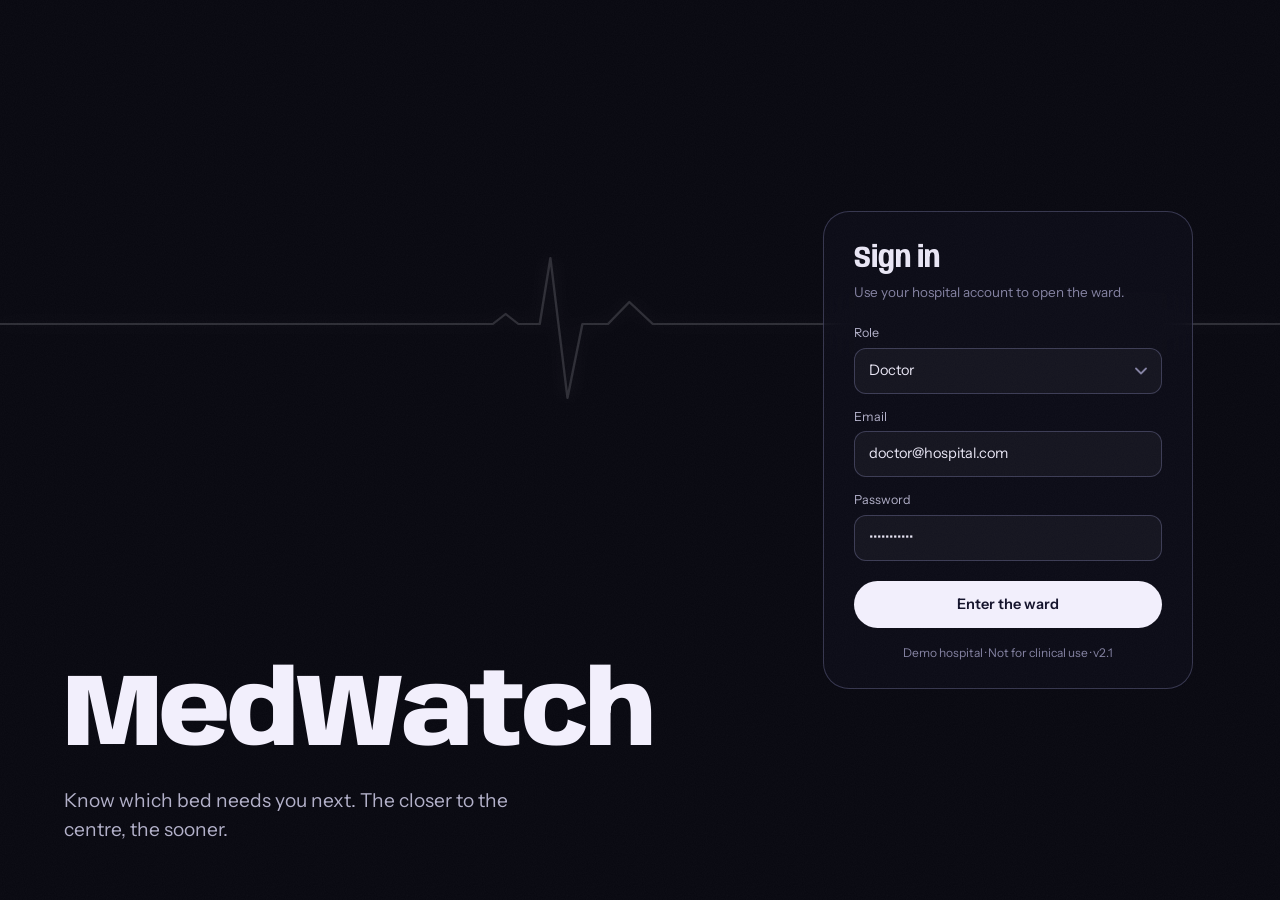
==== commit 765a19b9: "Connect website to deployed model API" ====
--- a/single code.html
+++ b/single code.html
@@ -689,7 +689,7 @@
               <div class="set-row"><div class="set-label">Hospital name</div><input class="set-input" value="Demo hospital" aria-label="Hospital name"></div>
               <div class="set-row"><div class="set-label">Data refresh rate</div><select class="select" aria-label="Data refresh rate"><option>30 seconds</option><option selected>1 minute</option><option>5 minutes</option></select></div>
               <div class="set-row"><div><div class="set-label">LSTM model version</div><div class="set-hint">Current deployed model</div></div><span class="mono" style="color:var(--text-3)">v3.2.1 · 2025-01-10</span></div>
-              <div class="set-row"><div><div class="set-label">Model API</div><div class="set-hint" id="sys-model-hint">http://127.0.0.1:5000</div></div><span class="mono" style="color:var(--text-3)" id="sys-model-status">Checking</span></div>
+              <div class="set-row"><div><div class="set-label">Model API</div><div class="set-hint" id="sys-model-hint">https://icu-model-api.onrender.com</div></div><span class="mono" style="color:var(--text-3)" id="sys-model-status">Checking</span></div>
               <div class="set-row"><div><div class="set-label">Debug mode</div><div class="set-hint">Show raw model outputs</div></div><button class="switch" role="switch" aria-checked="false" aria-label="Debug mode" onclick="sw(this)"></button></div>
             </div>
           </div>
@@ -793,8 +793,8 @@
 
 const DATA = window.ICU_DATA;
 const WARDS = 8, STEPS = DATA.steps;
-const MODEL_API_URL = 'http://127.0.0.1:5000/predict';
-const MODEL_HEALTH_URL = 'http://127.0.0.1:5000/health';
+const MODEL_API_URL = 'https://icu-model-api.onrender.com/predict';
+const MODEL_HEALTH_URL = 'https://icu-model-api.onrender.com/health';
 const lastOf = a => a[a.length - 1];
 function carryBack(arr) { // readings before the model had 10 hours of history have no score: show the first real one
   const first = arr.find(v => v !== null); return arr.map(v => v === null ? first : v);
@@ -885,7 +885,7 @@
     const r = await fetch(MODEL_HEALTH_URL, { cache: 'no-store', signal: AbortSignal.timeout(6000) }), j = await r.json();
     if (j.model_loaded) { state = 'live'; label = 'LSTM model live'; detail = 'Running · LSTM loaded'; }
     else { state = 'fallback'; label = 'Fallback scoring'; detail = 'Running · fallback score'; }
-    pill.title = j.message || 'Model API is running'; if (hint) hint.textContent = j.message || 'http://127.0.0.1:5000';
+    pill.title = j.message || 'Model API is running'; if (hint) hint.textContent = j.message || 'https://icu-model-api.onrender.com';
   } catch (e) { pill.title = 'Start the model API with: python model_api.py'; if (hint) hint.textContent = 'Not reachable. Start it with: python model_api.py'; }
   pill.dataset.state = state; txt.textContent = label; if (sys) sys.textContent = detail;
   // The API can take 15-60 s to load TensorFlow, so keep checking until it is live.
